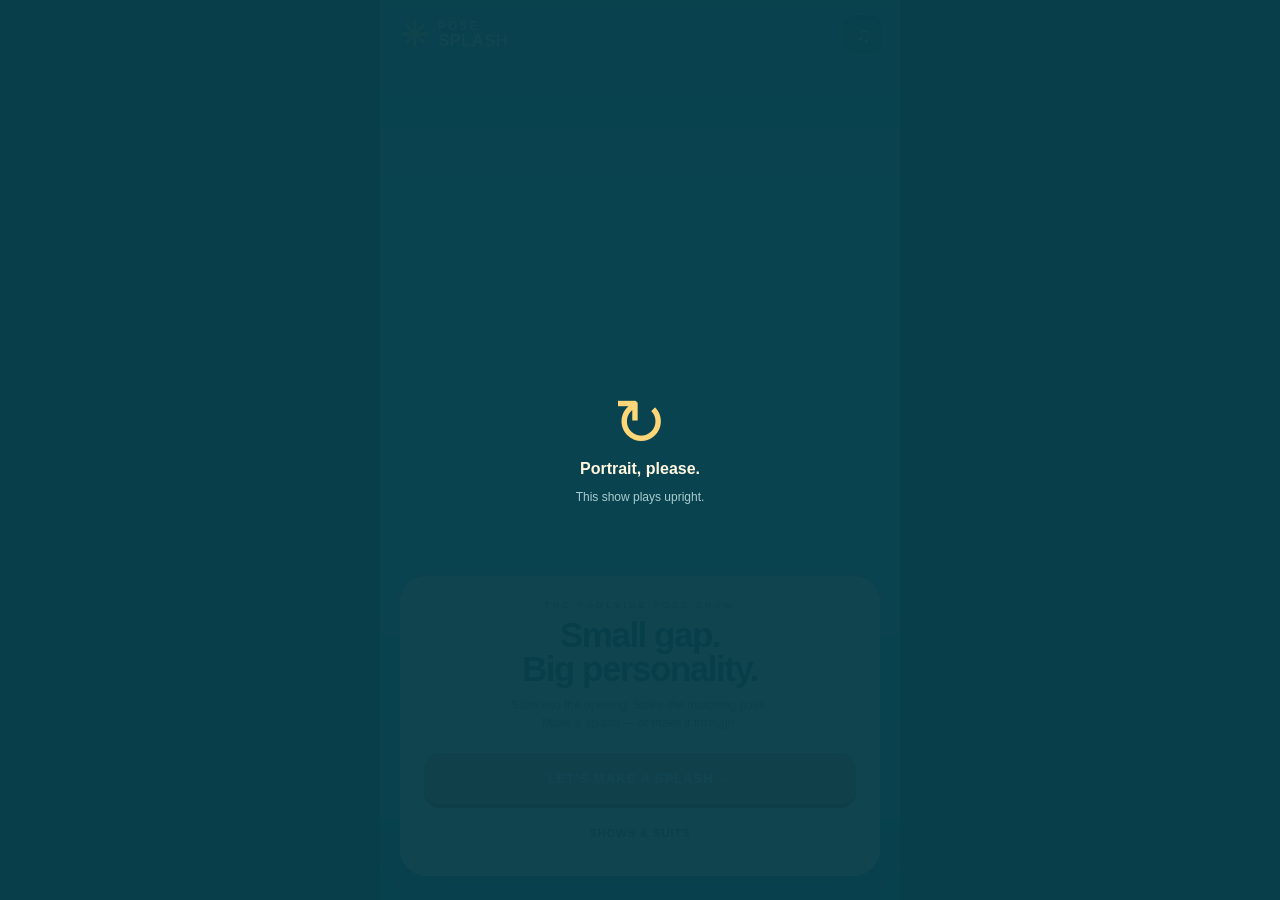
==== index.html @ 2c921c22 "Publish POSE SPLASH: poolside pose show" ====
<!doctype html><html lang="en"><head><meta charset="utf-8"><meta name="viewport" content="width=device-width,initial-scale=1,maximum-scale=1,viewport-fit=cover"><meta name="theme-color" content="#073e4a"><title>POSE SPLASH · The poolside pose show</title><style>*{box-sizing:border-box;-webkit-tap-highlight-color:transparent}html,body{margin:0;width:100%;height:100%;overflow:hidden;background:#073e4a;color:#fff7df;font-family:Arial,Helvetica,sans-serif}button{font:inherit;cursor:pointer;touch-action:manipulation;border:0}button:focus-visible{outline:3px solid #ffe489;outline-offset:3px}button:disabled{opacity:.45;cursor:default}#game{position:relative;margin:auto;height:100%;height:100dvh;width:min(100%,520px);overflow:hidden;background:#68cde0;isolation:isolate}#world{display:block;width:100%;height:100%;touch-action:none}#vignette{position:absolute;inset:0;pointer-events:none;background:linear-gradient(#073e4a66,transparent 22%,transparent 70%,#073e4a66)}header{position:absolute;top:max(14px,env(safe-area-inset-top));left:20px;right:16px;display:flex;justify-content:space-between;align-items:center;pointer-events:none}.brand{display:flex;align-items:center;gap:8px;font-size:12px;line-height:.97;letter-spacing:2px;font-weight:800;text-shadow:0 2px 10px #073e4a66}.brand strong{font-size:17px;letter-spacing:.2px}.brandmark{font-size:34px;color:#ffdf80}.toptools{display:flex;gap:7px;pointer-events:auto}.icon{width:42px;height:42px;border:1px solid #ffffff70;border-radius:14px;background:#073e4a6b;backdrop-filter:blur(8px);color:#fff8e7;font-size:21px}.icon:active{transform:scale(.92)}#hud{position:absolute;left:22px;right:22px;top:78px;pointer-events:none}.progress{display:flex;justify-content:space-between;font-size:11px;letter-spacing:1.4px;font-weight:800;text-transform:uppercase}.track{height:5px;background:#174e5e40;border-radius:6px;margin-top:9px;overflow:hidden}.track i{display:block;height:100%;background:#fff1aa;transition:width .3s}.hudrow{display:flex;justify-content:space-between;margin-top:10px;font-size:22px;font-weight:800;text-shadow:0 2px 6px #16495870}#hearts{color:#ffedb0;letter-spacing:5px}#score{font-variant-numeric:tabular-nums}#feedback{position:absolute;top:24%;left:0;right:0;text-align:center;font-size:32px;font-weight:900;letter-spacing:-1px;color:#fff5b3;text-shadow:0 3px 0 #246374,0 7px 20px #073e4a55;pointer-events:none;opacity:0;transform:scale(.7);transition:opacity .2s,transform .2s}#feedback.on{opacity:1;transform:scale(1)}#feedback small{display:block;font-size:13px;letter-spacing:2px;margin-top:6px}#target{position:absolute;top:155px;left:50%;transform:translateX(-50%);padding:7px 12px;background:#073e4aab;border:1px solid #ffffff55;border-radius:30px;font-size:11px;letter-spacing:1px;pointer-events:none}#controls{position:absolute;bottom:max(18px,env(safe-area-inset-bottom));left:20px;right:20px}.dragcue{text-align:center;font-size:25px;margin-bottom:12px;color:#fff3c5;pointer-events:none}.dragcue span{font-size:10px;letter-spacing:2px;vertical-align:middle;font-weight:800}#poses{display:flex;gap:10px}#poses button{height:76px;flex:1;background:#fff7e8eb;border-radius:20px;color:#1e5863;box-shadow:0 5px 0 #a4c7bc,0 7px 20px #0d4e6144;display:flex;flex-direction:column;align-items:center;justify-content:center;gap:3px;border:2px solid transparent;transition:transform .12s,background .12s}#poses button.active{background:#ffe086;border-color:#fff1bc;transform:translateY(-4px);box-shadow:0 5px 0 #bc823c,0 8px 25px #fcac4560}#poses svg{width:36px;height:37px;stroke:currentColor;stroke-width:4.5;stroke-linecap:round;fill:none}#poses span{font-size:9px;letter-spacing:2px;font-weight:900}#panel{position:absolute;inset:0;pointer-events:none;display:flex;align-items:flex-end;justify-content:center;padding:22px 20px max(24px,env(safe-area-inset-bottom))}#panel:empty{display:none}.sheet{pointer-events:auto;width:100%;border-radius:27px;background:#fff7e9;color:#184952;padding:23px 23px 20px;box-shadow:0 14px 55px #073e4a44;border:1px solid #ffffffa0;text-align:center;max-height:70%;overflow:auto}.eyebrow{font-size:9px;letter-spacing:3px;font-weight:900;color:#a27a4f;margin:0 0 8px}h1{font-size:35px;letter-spacing:-1.5px;line-height:.97;margin:0 0 10px}h2{margin:0 0 10px;font-size:29px;letter-spacing:-1px}.sheet p{font-size:12px;line-height:1.5;color:#6c8583;margin:9px 0 15px}.primary{min-height:51px;width:100%;border-radius:15px;background:#ff854d;color:#fff;font-weight:900;letter-spacing:1px;box-shadow:0 4px 0 #ce5e32;margin-top:6px}.primary:active{transform:translateY(3px);box-shadow:0 1px 0 #ce5e32}.secondary{background:transparent;color:#557b7f;min-height:44px;font-size:11px;font-weight:800;letter-spacing:1px}.row{display:flex;gap:9px;justify-content:center;margin-top:7px}.shows{display:grid;grid-template-columns:repeat(3,1fr);gap:9px;margin:15px 0}.show{background:#e4eeea;border-radius:13px;padding:12px 5px;color:#275f69}.show b{display:block;font-size:21px}.show small{display:block;font-size:8px;line-height:1.2;margin:5px 0}.show em{font-style:normal;color:#d48931;font-size:12px}.swatches{display:flex;justify-content:center;gap:9px;margin:13px 0}.swatches button{width:33px;height:33px;border-radius:50%;border:3px solid #fff;box-shadow:0 0 0 1px #bfd0ca}.swatches button.chosen{box-shadow:0 0 0 3px #275e66}.medals{font-size:37px;color:#edae38;letter-spacing:7px;margin:4px 0 9px}#rotate{display:none;position:absolute;inset:0;background:#073e4af5;align-items:center;justify-content:center;flex-direction:column;z-index:10}#rotate span{font-size:65px;color:#ffd779}#rotate p{font-size:12px;color:#a9cccf}#boot{position:absolute;inset:0;display:grid;place-items:center;background:#073e4a;z-index:15;font-size:14px}#boot:empty{display:none}[hidden]{display:none!important}@media(orientation:landscape){#rotate{display:flex}}@media(max-height:700px){#panel{padding-bottom:15px}.sheet{padding:16px 20px}h1{font-size:30px}#poses button{height:63px}#target{top:139px}#controls{bottom:12px}.dragcue{margin-bottom:6px}header{top:10px}#hud{top:65px}}
.primary{font-size:13px;white-space:nowrap}
</style></head><body><main id="game"><canvas id="world" aria-label="Three dimensional poolside pose stage"></canvas><div id="vignette"></div><header><div class="brand"><span class="brandmark">✳</span><div>POSE<br><strong>SPLASH</strong></div></div><div class="toptools"><button id="sound" class="icon" aria-label="Toggle sound">♫</button><button id="pause" class="icon" aria-label="Pause">Ⅱ</button></div></header><div id="hud" hidden><div class="progress"><span id="showName"></span><b id="counter"></b></div><div class="track"><i id="progress"></i></div><div class="hudrow"><span id="hearts"></span><span id="score">0</span></div></div><div id="feedback" aria-live="polite"></div><div id="target" hidden></div><div id="controls" hidden><div class="dragcue">↔ <span>SLIDE TO THE OPENING</span></div><div id="poses"></div></div><section id="panel"></section><div id="rotate"><span>↻</span><strong>Portrait, please.</strong><p>This show plays upright.</p></div><div id="boot">Setting the stage…</div></main><script>/**
 * @license
 * Copyright 2010-2022 Three.js Authors
 * SPDX-License-Identifier: MIT
 */
!function(t,e){"object"==typeof exports&&"undefined"!=typeof module?e(exports):"function"==typeof define&&define.amd?define(["exports"],e):e((t="undefined"!=typeof globalThis?globalThis:t||self).THREE={})}(this,(function(t){"use strict";const e="147",i=100,n=300,r=301,s=302,a=303,o=304,l=306,c=1e3,h=1001,u=1002,d=1003,p=1004,m=1005,f=1006,g=1007,v=1008,x=1009,_=1012,y=1014,M=1015,b=1016,S=1020,w=1023,T=1026,A=1027,E=33776,C=33777,L=33778,R=33779,P=35840,I=35841,D=35842,N=35843,O=37492,z=37496,U=37808,B=37809,F=37810,k=37811,G=37812,V=37813,H=37814,W=37815,j=37816,q=37817,X=37818,Y=37819,Z=37820,J=37821,K=36492,$=2300,Q=2301,tt=2302,et=2400,it=2401,nt=2402,rt=2500,st=2501,at=3e3,ot=3001,lt="srgb",ct="srgb-linear",ht=7680,ut=35044,dt="300 es",pt=1035;class mt{addEventListener(t,e){void 0===this._listeners&&(this._listeners={});const i=this._listeners;void 0===i[t]&&(i[t]=[]),-1===i[t].indexOf(e)&&i[t].push(e)}hasEventListener(t,e){if(void 0===this._listeners)return!1;const i=this._listeners;return void 0!==i[t]&&-1!==i[t].indexOf(e)}removeEventListener(t,e){if(void 0===this._listeners)return;const i=this._listeners[t];if(void 0!==i){const t=i.indexOf(e);-1!==t&&i.splice(t,1)}}dispatchEvent(t){if(void 0===this._listeners)return;const e=this._listeners[t.type];if(void 0!==e){t.target=this;const i=e.slice(0);for(let e=0,n=i.length;e<n;e++)i[e].call(this,t);t.target=null}}}const ft=["00","01","02","03","04","05","06","07","08","09","0a","0b","0c","0d","0e","0f","10","11","12","13","14","15","16","17","18","19","1a","1b","1c","1d","1e","1f","20","21","22","23","24","25","26","27","28","29","2a","2b","2c","2d","2e","2f","30","31","32","33","34","35","36","37","38","39","3a","3b","3c","3d","3e","3f","40","41","42","43","44","45","46","47","48","49","4a","4b","4c","4d","4e","4f","50","51","52","53","54","55","56","57","58","59","5a","5b","5c","5d","5e","5f","60","61","62","63","64","65","66","67","68","69","6a","6b","6c","6d","6e","6f","70","71","72","73","74","75","76","77","78","79","7a","7b","7c","7d","7e","7f","80","81","82","83","84","85","86","87","88","89","8a","8b","8c","8d","8e","8f","90","91","92","93","94","95","96","97","98","99","9a","9b","9c","9d","9e","9f","a0","a1","a2","a3","a4","a5","a6","a7","a8","a9","aa","ab","ac","ad","ae","af","b0","b1","b2","b3","b4","b5","b6","b7","b8","b9","ba","bb","bc","bd","be","bf","c0","c1","c2","c3","c4","c5","c6","c7","c8","c9","ca","cb","cc","cd","ce","cf","d0","d1","d2","d3","d4","d5","d6","d7","d8","d9","da","db","dc","dd","de","df","e0","e1","e2","e3","e4","e5","e6","e7","e8","e9","ea","eb","ec","ed","ee","ef","f0","f1","f2","f3","f4","f5","f6","f7","f8","f9","fa","fb","fc","fd","fe","ff"];let gt=1234567;const vt=Math.PI/180,xt=180/Math.PI;function _t(){const t=4294967295*Math.random()|0,e=4294967295*Math.random()|0,i=4294967295*Math.random()|0,n=4294967295*Math.random()|0;return(ft[255&t]+ft[t>>8&255]+ft[t>>16&255]+ft[t>>24&255]+"-"+ft[255&e]+ft[e>>8&255]+"-"+ft[e>>16&15|64]+ft[e>>24&255]+"-"+ft[63&i|128]+ft[i>>8&255]+"-"+ft[i>>16&255]+ft[i>>24&255]+ft[255&n]+ft[n>>8&255]+ft[n>>16&255]+ft[n>>24&255]).toLowerCase()}function yt(t,e,i){return Math.max(e,Math.min(i,t))}function Mt(t,e){return(t%e+e)%e}function bt(t,e,i){return(1-i)*t+i*e}function St(t){return 0==(t&t-1)&&0!==t}function wt(t){return Math.pow(2,Math.ceil(Math.log(t)/Math.LN2))}function Tt(t){return Math.pow(2,Math.floor(Math.log(t)/Math.LN2))}function At(t,e){switch(e.constructor){case Float32Array:return t;case Uint16Array:return t/65535;case Uint8Array:return t/255;case Int16Array:return Math.max(t/32767,-1);case Int8Array:return Math.max(t/127,-1);default:throw new Error("Invalid component type.")}}function Et(t,e){switch(e.constructor){case Float32Array:return t;case Uint16Array:return Math.round(65535*t);case Uint8Array:return Math.round(255*t);case Int16Array:return Math.round(32767*t);case Int8Array:return Math.round(127*t);default:throw new Error("Invalid component type.")}}var Ct=Object.freeze({__proto__:null,DEG2RAD:vt,RAD2DEG:xt,generateUUID:_t,clamp:yt,euclideanModulo:Mt,mapLinear:function(t,e,i,n,r){return n+(t-e)*(r-n)/(i-e)},inverseLerp:function(t,e,i){return t!==e?(i-t)/(e-t):0},lerp:bt,damp:function(t,e,i,n){return bt(t,e,1-Math.exp(-i*n))},pingpong:function(t,e=1){return e-Math.abs(Mt(t,2*e)-e)},smoothstep:function(t,e,i){return t<=e?0:t>=i?1:(t=(t-e)/(i-e))*t*(3-2*t)},smootherstep:function(t,e,i){return t<=e?0:t>=i?1:(t=(t-e)/(i-e))*t*t*(t*(6*t-15)+10)},randInt:function(t,e){return t+Math.floor(Math.random()*(e-t+1))},randFloat:function(t,e){return t+Math.random()*(e-t)},randFloatSpread:function(t){return t*(.5-Math.random())},seededRandom:function(t){void 0!==t&&(gt=t);let e=gt+=1831565813;return e=Math.imul(e^e>>>15,1|e),e^=e+Math.imul(e^e>>>7,61|e),((e^e>>>14)>>>0)/4294967296},degToRad:function(t){return t*vt},radToDeg:function(t){return t*xt},isPowerOfTwo:St,ceilPowerOfTwo:wt,floorPowerOfTwo:Tt,setQuaternionFromProperEuler:function(t,e,i,n,r){const s=Math.cos,a=Math.sin,o=s(i/2),l=a(i/2),c=s((e+n)/2),h=a((e+n)/2),u=s((e-n)/2),d=a((e-n)/2),p=s((n-e)/2),m=a((n-e)/2);switch(r){case"XYX":t.set(o*h,l*u,l*d,o*c);break;case"YZY":t.set(l*d,o*h,l*u,o*c);break;case"ZXZ":t.set(l*u,l*d,o*h,o*c);break;case"XZX":t.set(o*h,l*m,l*p,o*c);break;case"YXY":t.set(l*p,o*h,l*m,o*c);break;case"ZYZ":t.set(l*m,l*p,o*h,o*c);break;default:console.warn("THREE.MathUtils: .setQuaternionFromProperEuler() encountered an unknown order: "+r)}},normalize:Et,denormalize:At});class Lt{constructor(t=0,e=0){Lt.prototype.isVector2=!0,this.x=t,this.y=e}get width(){return this.x}set width(t){this.x=t}get height(){return this.y}set height(t){this.y=t}set(t,e){return this.x=t,this.y=e,this}setScalar(t){return this.x=t,this.y=t,this}setX(t){return this.x=t,this}setY(t){return this.y=t,this}setComponent(t,e){switch(t){case 0:this.x=e;break;case 1:this.y=e;break;default:throw new Error("index is out of range: "+t)}return this}getComponent(t){switch(t){case 0:return this.x;case 1:return this.y;default:throw new Error("index is out of range: "+t)}}clone(){return new this.constructor(this.x,this.y)}copy(t){return this.x=t.x,this.y=t.y,this}add(t){return this.x+=t.x,this.y+=t.y,this}addScalar(t){return this.x+=t,this.y+=t,this}addVectors(t,e){return this.x=t.x+e.x,this.y=t.y+e.y,this}addScaledVector(t,e){return this.x+=t.x*e,this.y+=t.y*e,this}sub(t){return this.x-=t.x,this.y-=t.y,this}subScalar(t){return this.x-=t,this.y-=t,this}subVectors(t,e){return this.x=t.x-e.x,this.y=t.y-e.y,this}multiply(t){return this.x*=t.x,this.y*=t.y,this}multiplyScalar(t){return this.x*=t,this.y*=t,this}divide(t){return this.x/=t.x,this.y/=t.y,this}divideScalar(t){return this.multiplyScalar(1/t)}applyMatrix3(t){const e=this.x,i=this.y,n=t.elements;return this.x=n[0]*e+n[3]*i+n[6],this.y=n[1]*e+n[4]*i+n[7],this}min(t){return this.x=Math.min(this.x,t.x),this.y=Math.min(this.y,t.y),this}max(t){return this.x=Math.max(this.x,t.x),this.y=Math.max(this.y,t.y),this}clamp(t,e){return this.x=Math.max(t.x,Math.min(e.x,this.x)),this.y=Math.max(t.y,Math.min(e.y,this.y)),this}clampScalar(t,e){return this.x=Math.max(t,Math.min(e,this.x)),this.y=Math.max(t,Math.min(e,this.y)),this}clampLength(t,e){const i=this.length();return this.divideScalar(i||1).multiplyScalar(Math.max(t,Math.min(e,i)))}floor(){return this.x=Math.floor(this.x),this.y=Math.floor(this.y),this}ceil(){return this.x=Math.ceil(this.x),this.y=Math.ceil(this.y),this}round(){return this.x=Math.round(this.x),this.y=Math.round(this.y),this}roundToZero(){return this.x=this.x<0?Math.ceil(this.x):Math.floor(this.x),this.y=this.y<0?Math.ceil(this.y):Math.floor(this.y),this}negate(){return this.x=-this.x,this.y=-this.y,this}dot(t){return this.x*t.x+this.y*t.y}cross(t){return this.x*t.y-this.y*t.x}lengthSq(){return this.x*this.x+this.y*this.y}length(){return Math.sqrt(this.x*this.x+this.y*this.y)}manhattanLength(){return Math.abs(this.x)+Math.abs(this.y)}normalize(){return this.divideScalar(this.length()||1)}angle(){return Math.atan2(-this.y,-this.x)+Math.PI}distanceTo(t){return Math.sqrt(this.distanceToSquared(t))}distanceToSquared(t){const e=this.x-t.x,i=this.y-t.y;return e*e+i*i}manhattanDistanceTo(t){return Math.abs(this.x-t.x)+Math.abs(this.y-t.y)}setLength(t){return this.normalize().multiplyScalar(t)}lerp(t,e){return this.x+=(t.x-this.x)*e,this.y+=(t.y-this.y)*e,this}lerpVectors(t,e,i){return this.x=t.x+(e.x-t.x)*i,this.y=t.y+(e.y-t.y)*i,this}equals(t){return t.x===this.x&&t.y===this.y}fromArray(t,e=0){return this.x=t[e],this.y=t[e+1],this}toArray(t=[],e=0){return t[e]=this.x,t[e+1]=this.y,t}fromBufferAttribute(t,e){return this.x=t.getX(e),this.y=t.getY(e),this}rotateAround(t,e){const i=Math.cos(e),n=Math.sin(e),r=this.x-t.x,s=this.y-t.y;return this.x=r*i-s*n+t.x,this.y=r*n+s*i+t.y,this}random(){return this.x=Math.random(),this.y=Math.random(),this}*[Symbol.iterator](){yield this.x,yield this.y}}class Rt{constructor(){Rt.prototype.isMatrix3=!0,this.elements=[1,0,0,0,1,0,0,0,1]}set(t,e,i,n,r,s,a,o,l){const c=this.elements;return c[0]=t,c[1]=n,c[2]=a,c[3]=e,c[4]=r,c[5]=o,c[6]=i,c[7]=s,c[8]=l,this}identity(){return this.set(1,0,0,0,1,0,0,0,1),this}copy(t){const e=this.elements,i=t.elements;return e[0]=i[0],e[1]=i[1],e[2]=i[2],e[3]=i[3],e[4]=i[4],e[5]=i[5],e[6]=i[6],e[7]=i[7],e[8]=i[8],this}extractBasis(t,e,i){return t.setFromMatrix3Column(this,0),e.setFromMatrix3Column(this,1),i.setFromMatrix3Column(this,2),this}setFromMatrix4(t){const e=t.elements;return this.set(e[0],e[4],e[8],e[1],e[5],e[9],e[2],e[6],e[10]),this}multiply(t){return this.multiplyMatrices(this,t)}premultiply(t){return this.multiplyMatrices(t,this)}multiplyMatrices(t,e){const i=t.elements,n=e.elements,r=this.elements,s=i[0],a=i[3],o=i[6],l=i[1],c=i[4],h=i[7],u=i[2],d=i[5],p=i[8],m=n[0],f=n[3],g=n[6],v=n[1],x=n[4],_=n[7],y=n[2],M=n[5],b=n[8];return r[0]=s*m+a*v+o*y,r[3]=s*f+a*x+o*M,r[6]=s*g+a*_+o*b,r[1]=l*m+c*v+h*y,r[4]=l*f+c*x+h*M,r[7]=l*g+c*_+h*b,r[2]=u*m+d*v+p*y,r[5]=u*f+d*x+p*M,r[8]=u*g+d*_+p*b,this}multiplyScalar(t){const e=this.elements;return e[0]*=t,e[3]*=t,e[6]*=t,e[1]*=t,e[4]*=t,e[7]*=t,e[2]*=t,e[5]*=t,e[8]*=t,this}determinant(){const t=this.elements,e=t[0],i=t[1],n=t[2],r=t[3],s=t[4],a=t[5],o=t[6],l=t[7],c=t[8];return e*s*c-e*a*l-i*r*c+i*a*o+n*r*l-n*s*o}invert(){const t=this.elements,e=t[0],i=t[1],n=t[2],r=t[3],s=t[4],a=t[5],o=t[6],l=t[7],c=t[8],h=c*s-a*l,u=a*o-c*r,d=l*r-s*o,p=e*h+i*u+n*d;if(0===p)return this.set(0,0,0,0,0,0,0,0,0);const m=1/p;return t[0]=h*m,t[1]=(n*l-c*i)*m,t[2]=(a*i-n*s)*m,t[3]=u*m,t[4]=(c*e-n*o)*m,t[5]=(n*r-a*e)*m,t[6]=d*m,t[7]=(i*o-l*e)*m,t[8]=(s*e-i*r)*m,this}transpose(){let t;const e=this.elements;return t=e[1],e[1]=e[3],e[3]=t,t=e[2],e[2]=e[6],e[6]=t,t=e[5],e[5]=e[7],e[7]=t,this}getNormalMatrix(t){return this.setFromMatrix4(t).invert().transpose()}transposeIntoArray(t){const e=this.elements;return t[0]=e[0],t[1]=e[3],t[2]=e[6],t[3]=e[1],t[4]=e[4],t[5]=e[7],t[6]=e[2],t[7]=e[5],t[8]=e[8],this}setUvTransform(t,e,i,n,r,s,a){const o=Math.cos(r),l=Math.sin(r);return this.set(i*o,i*l,-i*(o*s+l*a)+s+t,-n*l,n*o,-n*(-l*s+o*a)+a+e,0,0,1),this}scale(t,e){return this.premultiply(Pt.makeScale(t,e)),this}rotate(t){return this.premultiply(Pt.makeRotation(-t)),this}translate(t,e){return this.premultiply(Pt.makeTranslation(t,e)),this}makeTranslation(t,e){return this.set(1,0,t,0,1,e,0,0,1),this}makeRotation(t){const e=Math.cos(t),i=Math.sin(t);return this.set(e,-i,0,i,e,0,0,0,1),this}makeScale(t,e){return this.set(t,0,0,0,e,0,0,0,1),this}equals(t){const e=this.elements,i=t.elements;for(let t=0;t<9;t++)if(e[t]!==i[t])return!1;return!0}fromArray(t,e=0){for(let i=0;i<9;i++)this.elements[i]=t[i+e];return this}toArray(t=[],e=0){const i=this.elements;return t[e]=i[0],t[e+1]=i[1],t[e+2]=i[2],t[e+3]=i[3],t[e+4]=i[4],t[e+5]=i[5],t[e+6]=i[6],t[e+7]=i[7],t[e+8]=i[8],t}clone(){return(new this.constructor).fromArray(this.elements)}}const Pt=new Rt;function It(t){for(let e=t.length-1;e>=0;--e)if(t[e]>=65535)return!0;return!1}const Dt={Int8Array:Int8Array,Uint8Array:Uint8Array,Uint8ClampedArray:Uint8ClampedArray,Int16Array:Int16Array,Uint16Array:Uint16Array,Int32Array:Int32Array,Uint32Array:Uint32Array,Float32Array:Float32Array,Float64Array:Float64Array};function Nt(t,e){return new Dt[t](e)}function Ot(t){return document.createElementNS("http://www.w3.org/1999/xhtml",t)}function zt(t){return t<.04045?.0773993808*t:Math.pow(.9478672986*t+.0521327014,2.4)}function Ut(t){return t<.0031308?12.92*t:1.055*Math.pow(t,.41666)-.055}const Bt={[lt]:{[ct]:zt},[ct]:{[lt]:Ut}},Ft={legacyMode:!0,get workingColorSpace(){return ct},set workingColorSpace(t){console.warn("THREE.ColorManagement: .workingColorSpace is readonly.")},convert:function(t,e,i){if(this.legacyMode||e===i||!e||!i)return t;if(Bt[e]&&void 0!==Bt[e][i]){const n=Bt[e][i];return t.r=n(t.r),t.g=n(t.g),t.b=n(t.b),t}throw new Error("Unsupported color space conversion.")},fromWorkingColorSpace:function(t,e){return this.convert(t,this.workingColorSpace,e)},toWorkingColorSpace:function(t,e){return this.convert(t,e,this.workingColorSpace)}},kt={aliceblue:15792383,antiquewhite:16444375,aqua:65535,aquamarine:8388564,azure:15794175,beige:16119260,bisque:16770244,black:0,blanchedalmond:16772045,blue:255,blueviolet:9055202,brown:10824234,burlywood:14596231,cadetblue:6266528,chartreuse:8388352,chocolate:13789470,coral:16744272,cornflowerblue:6591981,cornsilk:16775388,crimson:14423100,cyan:65535,darkblue:139,darkcyan:35723,darkgoldenrod:12092939,darkgray:11119017,darkgreen:25600,darkgrey:11119017,darkkhaki:12433259,darkmagenta:9109643,darkolivegreen:5597999,darkorange:16747520,darkorchid:10040012,darkred:9109504,darksalmon:15308410,darkseagreen:9419919,darkslateblue:4734347,darkslategray:3100495,darkslategrey:3100495,darkturquoise:52945,darkviolet:9699539,deeppink:16716947,deepskyblue:49151,dimgray:6908265,dimgrey:6908265,dodgerblue:2003199,firebrick:11674146,floralwhite:16775920,forestgreen:2263842,fuchsia:16711935,gainsboro:14474460,ghostwhite:16316671,gold:16766720,goldenrod:14329120,gray:8421504,green:32768,greenyellow:11403055,grey:8421504,honeydew:15794160,hotpink:16738740,indianred:13458524,indigo:4915330,ivory:16777200,khaki:15787660,lavender:15132410,lavenderblush:16773365,lawngreen:8190976,lemonchiffon:16775885,lightblue:11393254,lightcoral:15761536,lightcyan:14745599,lightgoldenrodyellow:16448210,lightgray:13882323,lightgreen:9498256,lightgrey:13882323,lightpink:16758465,lightsalmon:16752762,lightseagreen:2142890,lightskyblue:8900346,lightslategray:7833753,lightslategrey:7833753,lightsteelblue:11584734,lightyellow:16777184,lime:65280,limegreen:3329330,linen:16445670,magenta:16711935,maroon:8388608,mediumaquamarine:6737322,mediumblue:205,mediumorchid:12211667,mediumpurple:9662683,mediumseagreen:3978097,mediumslateblue:8087790,mediumspringgreen:64154,mediumturquoise:4772300,mediumvioletred:13047173,midnightblue:1644912,mintcream:16121850,mistyrose:16770273,moccasin:16770229,navajowhite:16768685,navy:128,oldlace:16643558,olive:8421376,olivedrab:7048739,orange:16753920,orangered:16729344,orchid:14315734,palegoldenrod:15657130,palegreen:10025880,paleturquoise:11529966,palevioletred:14381203,papayawhip:16773077,peachpuff:16767673,peru:13468991,pink:16761035,plum:14524637,powderblue:11591910,purple:8388736,rebeccapurple:6697881,red:16711680,rosybrown:12357519,royalblue:4286945,saddlebrown:9127187,salmon:16416882,sandybrown:16032864,seagreen:3050327,seashell:16774638,sienna:10506797,silver:12632256,skyblue:8900331,slateblue:6970061,slategray:7372944,slategrey:7372944,snow:16775930,springgreen:65407,steelblue:4620980,tan:13808780,teal:32896,thistle:14204888,tomato:16737095,turquoise:4251856,violet:15631086,wheat:16113331,white:16777215,whitesmoke:16119285,yellow:16776960,yellowgreen:10145074},Gt={r:0,g:0,b:0},Vt={h:0,s:0,l:0},Ht={h:0,s:0,l:0};function Wt(t,e,i){return i<0&&(i+=1),i>1&&(i-=1),i<1/6?t+6*(e-t)*i:i<.5?e:i<2/3?t+6*(e-t)*(2/3-i):t}function jt(t,e){return e.r=t.r,e.g=t.g,e.b=t.b,e}class qt{constructor(t,e,i){return this.isColor=!0,this.r=1,this.g=1,this.b=1,void 0===e&&void 0===i?this.set(t):this.setRGB(t,e,i)}set(t){return t&&t.isColor?this.copy(t):"number"==typeof t?this.setHex(t):"string"==typeof t&&this.setStyle(t),this}setScalar(t){return this.r=t,this.g=t,this.b=t,this}setHex(t,e="srgb"){return t=Math.floor(t),this.r=(t>>16&255)/255,this.g=(t>>8&255)/255,this.b=(255&t)/255,Ft.toWorkingColorSpace(this,e),this}setRGB(t,e,i,n=Ft.workingColorSpace){return this.r=t,this.g=e,this.b=i,Ft.toWorkingColorSpace(this,n),this}setHSL(t,e,i,n=Ft.workingColorSpace){if(t=Mt(t,1),e=yt(e,0,1),i=yt(i,0,1),0===e)this.r=this.g=this.b=i;else{const n=i<=.5?i*(1+e):i+e-i*e,r=2*i-n;this.r=Wt(r,n,t+1/3),this.g=Wt(r,n,t),this.b=Wt(r,n,t-1/3)}return Ft.toWorkingColorSpace(this,n),this}setStyle(t,e="srgb"){function i(e){void 0!==e&&parseFloat(e)<1&&console.warn("THREE.Color: Alpha component of "+t+" will be ignored.")}let n;if(n=/^((?:rgb|hsl)a?)\(([^\)]*)\)/.exec(t)){let t;const r=n[1],s=n[2];switch(r){case"rgb":case"rgba":if(t=/^\s*(\d+)\s*,\s*(\d+)\s*,\s*(\d+)\s*(?:,\s*(\d*\.?\d+)\s*)?$/.exec(s))return this.r=Math.min(255,parseInt(t[1],10))/255,this.g=Math.min(255,parseInt(t[2],10))/255,this.b=Math.min(255,parseInt(t[3],10))/255,Ft.toWorkingColorSpace(this,e),i(t[4]),this;if(t=/^\s*(\d+)\%\s*,\s*(\d+)\%\s*,\s*(\d+)\%\s*(?:,\s*(\d*\.?\d+)\s*)?$/.exec(s))return this.r=Math.min(100,parseInt(t[1],10))/100,this.g=Math.min(100,parseInt(t[2],10))/100,this.b=Math.min(100,parseInt(t[3],10))/100,Ft.toWorkingColorSpace(this,e),i(t[4]),this;break;case"hsl":case"hsla":if(t=/^\s*(\d*\.?\d+)\s*,\s*(\d*\.?\d+)\%\s*,\s*(\d*\.?\d+)\%\s*(?:,\s*(\d*\.?\d+)\s*)?$/.exec(s)){const n=parseFloat(t[1])/360,r=parseFloat(t[2])/100,s=parseFloat(t[3])/100;return i(t[4]),this.setHSL(n,r,s,e)}}}else if(n=/^\#([A-Fa-f\d]+)$/.exec(t)){const t=n[1],i=t.length;if(3===i)return this.r=parseInt(t.charAt(0)+t.charAt(0),16)/255,this.g=parseInt(t.charAt(1)+t.charAt(1),16)/255,this.b=parseInt(t.charAt(2)+t.charAt(2),16)/255,Ft.toWorkingColorSpace(this,e),this;if(6===i)return this.r=parseInt(t.charAt(0)+t.charAt(1),16)/255,this.g=parseInt(t.charAt(2)+t.charAt(3),16)/255,this.b=parseInt(t.charAt(4)+t.charAt(5),16)/255,Ft.toWorkingColorSpace(this,e),this}return t&&t.length>0?this.setColorName(t,e):this}setColorName(t,e="srgb"){const i=kt[t.toLowerCase()];return void 0!==i?this.setHex(i,e):console.warn("THREE.Color: Unknown color "+t),this}clone(){return new this.constructor(this.r,this.g,this.b)}copy(t){return this.r=t.r,this.g=t.g,this.b=t.b,this}copySRGBToLinear(t){return this.r=zt(t.r),this.g=zt(t.g),this.b=zt(t.b),this}copyLinearToSRGB(t){return this.r=Ut(t.r),this.g=Ut(t.g),this.b=Ut(t.b),this}convertSRGBToLinear(){return this.copySRGBToLinear(this),this}convertLinearToSRGB(){return this.copyLinearToSRGB(this),this}getHex(t="srgb"){return Ft.fromWorkingColorSpace(jt(this,Gt),t),yt(255*Gt.r,0,255)<<16^yt(255*Gt.g,0,255)<<8^yt(255*Gt.b,0,255)<<0}getHexString(t="srgb"){return("000000"+this.getHex(t).toString(16)).slice(-6)}getHSL(t,e=Ft.workingColorSpace){Ft.fromWorkingColorSpace(jt(this,Gt),e);const i=Gt.r,n=Gt.g,r=Gt.b,s=Math.max(i,n,r),a=Math.min(i,n,r);let o,l;const c=(a+s)/2;if(a===s)o=0,l=0;else{const t=s-a;switch(l=c<=.5?t/(s+a):t/(2-s-a),s){case i:o=(n-r)/t+(n<r?6:0);break;case n:o=(r-i)/t+2;break;case r:o=(i-n)/t+4}o/=6}return t.h=o,t.s=l,t.l=c,t}getRGB(t,e=Ft.workingColorSpace){return Ft.fromWorkingColorSpace(jt(this,Gt),e),t.r=Gt.r,t.g=Gt.g,t.b=Gt.b,t}getStyle(t="srgb"){return Ft.fromWorkingColorSpace(jt(this,Gt),t),t!==lt?`color(${t} ${Gt.r} ${Gt.g} ${Gt.b})`:`rgb(${255*Gt.r|0},${255*Gt.g|0},${255*Gt.b|0})`}offsetHSL(t,e,i){return this.getHSL(Vt),Vt.h+=t,Vt.s+=e,Vt.l+=i,this.setHSL(Vt.h,Vt.s,Vt.l),this}add(t){return this.r+=t.r,this.g+=t.g,this.b+=t.b,this}addColors(t,e){return this.r=t.r+e.r,this.g=t.g+e.g,this.b=t.b+e.b,this}addScalar(t){return this.r+=t,this.g+=t,this.b+=t,this}sub(t){return this.r=Math.max(0,this.r-t.r),this.g=Math.max(0,this.g-t.g),this.b=Math.max(0,this.b-t.b),this}multiply(t){return this.r*=t.r,this.g*=t.g,this.b*=t.b,this}multiplyScalar(t){return this.r*=t,this.g*=t,this.b*=t,this}lerp(t,e){return this.r+=(t.r-this.r)*e,this.g+=(t.g-this.g)*e,this.b+=(t.b-this.b)*e,this}lerpColors(t,e,i){return this.r=t.r+(e.r-t.r)*i,this.g=t.g+(e.g-t.g)*i,this.b=t.b+(e.b-t.b)*i,this}lerpHSL(t,e){this.getHSL(Vt),t.getHSL(Ht);const i=bt(Vt.h,Ht.h,e),n=bt(Vt.s,Ht.s,e),r=bt(Vt.l,Ht.l,e);return this.setHSL(i,n,r),this}equals(t){return t.r===this.r&&t.g===this.g&&t.b===this.b}fromArray(t,e=0){return this.r=t[e],this.g=t[e+1],this.b=t[e+2],this}toArray(t=[],e=0){return t[e]=this.r,t[e+1]=this.g,t[e+2]=this.b,t}fromBufferAttribute(t,e){return this.r=t.getX(e),this.g=t.getY(e),this.b=t.getZ(e),this}toJSON(){return this.getHex()}*[Symbol.iterator](){yield this.r,yield this.g,yield this.b}}let Xt;qt.NAMES=kt;class Yt{static getDataURL(t){if(/^data:/i.test(t.src))return t.src;if("undefined"==typeof HTMLCanvasElement)return t.src;let e;if(t instanceof HTMLCanvasElement)e=t;else{void 0===Xt&&(Xt=Ot("canvas")),Xt.width=t.width,Xt.height=t.height;const i=Xt.getContext("2d");t instanceof ImageData?i.putImageData(t,0,0):i.drawImage(t,0,0,t.width,t.height),e=Xt}return e.width>2048||e.height>2048?(console.warn("THREE.ImageUtils.getDataURL: Image converted to jpg for performance reasons",t),e.toDataURL("image/jpeg",.6)):e.toDataURL("image/png")}static sRGBToLinear(t){if("undefined"!=typeof HTMLImageElement&&t instanceof HTMLImageElement||"undefined"!=typeof HTMLCanvasElement&&t instanceof HTMLCanvasElement||"undefined"!=typeof ImageBitmap&&t instanceof ImageBitmap){const e=Ot("canvas");e.width=t.width,e.height=t.height;const i=e.getContext("2d");i.drawImage(t,0,0,t.width,t.height);const n=i.getImageData(0,0,t.width,t.height),r=n.data;for(let t=0;t<r.length;t++)r[t]=255*zt(r[t]/255);return i.putImageData(n,0,0),e}if(t.data){const e=t.data.slice(0);for(let t=0;t<e.length;t++)e instanceof Uint8Array||e instanceof Uint8ClampedArray?e[t]=Math.floor(255*zt(e[t]/255)):e[t]=zt(e[t]);return{data:e,width:t.width,height:t.height}}return console.warn("THREE.ImageUtils.sRGBToLinear(): Unsupported image type. No color space conversion applied."),t}}class Zt{constructor(t=null){this.isSource=!0,this.uuid=_t(),this.data=t,this.version=0}set needsUpdate(t){!0===t&&this.version++}toJSON(t){const e=void 0===t||"string"==typeof t;if(!e&&void 0!==t.images[this.uuid])return t.images[this.uuid];const i={uuid:this.uuid,url:""},n=this.data;if(null!==n){let t;if(Array.isArray(n)){t=[];for(let e=0,i=n.length;e<i;e++)n[e].isDataTexture?t.push(Jt(n[e].image)):t.push(Jt(n[e]))}else t=Jt(n);i.url=t}return e||(t.images[this.uuid]=i),i}}function Jt(t){return"undefined"!=typeof HTMLImageElement&&t instanceof HTMLImageElement||"undefined"!=typeof HTMLCanvasElement&&t instanceof HTMLCanvasElement||"undefined"!=typeof ImageBitmap&&t instanceof ImageBitmap?Yt.getDataURL(t):t.data?{data:Array.from(t.data),width:t.width,height:t.height,type:t.data.constructor.name}:(console.warn("THREE.Texture: Unable to serialize Texture."),{})}let Kt=0;class $t extends mt{constructor(t=$t.DEFAULT_IMAGE,e=$t.DEFAULT_MAPPING,i=1001,n=1001,r=1006,s=1008,a=1023,o=1009,l=$t.DEFAULT_ANISOTROPY,c=3e3){super(),this.isTexture=!0,Object.defineProperty(this,"id",{value:Kt++}),this.uuid=_t(),this.name="",this.source=new Zt(t),this.mipmaps=[],this.mapping=e,this.wrapS=i,this.wrapT=n,this.magFilter=r,this.minFilter=s,this.anisotropy=l,this.format=a,this.internalFormat=null,this.type=o,this.offset=new Lt(0,0),this.repeat=new Lt(1,1),this.center=new Lt(0,0),this.rotation=0,this.matrixAutoUpdate=!0,this.matrix=new Rt,this.generateMipmaps=!0,this.premultiplyAlpha=!1,this.flipY=!0,this.unpackAlignment=4,this.encoding=c,this.userData={},this.version=0,this.onUpdate=null,this.isRenderTargetTexture=!1,this.needsPMREMUpdate=!1}get image(){return this.source.data}set image(t){this.source.data=t}updateMatrix(){this.matrix.setUvTransform(this.offset.x,this.offset.y,this.repeat.x,this.repeat.y,this.rotation,this.center.x,this.center.y)}clone(){return(new this.constructor).copy(this)}copy(t){return this.name=t.name,this.source=t.source,this.mipmaps=t.mipmaps.slice(0),this.mapping=t.mapping,this.wrapS=t.wrapS,this.wrapT=t.wrapT,this.magFilter=t.magFilter,this.minFilter=t.minFilter,this.anisotropy=t.anisotropy,this.format=t.format,this.internalFormat=t.internalFormat,this.type=t.type,this.offset.copy(t.offset),this.repeat.copy(t.repeat),this.center.copy(t.center),this.rotation=t.rotation,this.matrixAutoUpdate=t.matrixAutoUpdate,this.matrix.copy(t.matrix),this.generateMipmaps=t.generateMipmaps,this.premultiplyAlpha=t.premultiplyAlpha,this.flipY=t.flipY,this.unpackAlignment=t.unpackAlignment,this.encoding=t.encoding,this.userData=JSON.parse(JSON.stringify(t.userData)),this.needsUpdate=!0,this}toJSON(t){const e=void 0===t||"string"==typeof t;if(!e&&void 0!==t.textures[this.uuid])return t.textures[this.uuid];const i={metadata:{version:4.5,type:"Texture",generator:"Texture.toJSON"},uuid:this.uuid,name:this.name,image:this.source.toJSON(t).uuid,mapping:this.mapping,repeat:[this.repeat.x,this.repeat.y],offset:[this.offset.x,this.offset.y],center:[this.center.x,this.center.y],rotation:this.rotation,wrap:[this.wrapS,this.wrapT],format:this.format,type:this.type,encoding:this.encoding,minFilter:this.minFilter,magFilter:this.magFilter,anisotropy:this.anisotropy,flipY:this.flipY,premultiplyAlpha:this.premultiplyAlpha,unpackAlignment:this.unpackAlignment};return"{}"!==JSON.stringify(this.userData)&&(i.userData=this.userData),e||(t.textures[this.uuid]=i),i}dispose(){this.dispatchEvent({type:"dispose"})}transformUv(t){if(this.mapping!==n)return t;if(t.applyMatrix3(this.matrix),t.x<0||t.x>1)switch(this.wrapS){case c:t.x=t.x-Math.floor(t.x);break;case h:t.x=t.x<0?0:1;break;case u:1===Math.abs(Math.floor(t.x)%2)?t.x=Math.ceil(t.x)-t.x:t.x=t.x-Math.floor(t.x)}if(t.y<0||t.y>1)switch(this.wrapT){case c:t.y=t.y-Math.floor(t.y);break;case h:t.y=t.y<0?0:1;break;case u:1===Math.abs(Math.floor(t.y)%2)?t.y=Math.ceil(t.y)-t.y:t.y=t.y-Math.floor(t.y)}return this.flipY&&(t.y=1-t.y),t}set needsUpdate(t){!0===t&&(this.version++,this.source.needsUpdate=!0)}}$t.DEFAULT_IMAGE=null,$t.DEFAULT_MAPPING=n,$t.DEFAULT_ANISOTROPY=1;class Qt{constructor(t=0,e=0,i=0,n=1){Qt.prototype.isVector4=!0,this.x=t,this.y=e,this.z=i,this.w=n}get width(){return this.z}set width(t){this.z=t}get height(){return this.w}set height(t){this.w=t}set(t,e,i,n){return this.x=t,this.y=e,this.z=i,this.w=n,this}setScalar(t){return this.x=t,this.y=t,this.z=t,this.w=t,this}setX(t){return this.x=t,this}setY(t){return this.y=t,this}setZ(t){return this.z=t,this}setW(t){return this.w=t,this}setComponent(t,e){switch(t){case 0:this.x=e;break;case 1:this.y=e;break;case 2:this.z=e;break;case 3:this.w=e;break;default:throw new Error("index is out of range: "+t)}return this}getComponent(t){switch(t){case 0:return this.x;case 1:return this.y;case 2:return this.z;case 3:return this.w;default:throw new Error("index is out of range: "+t)}}clone(){return new this.constructor(this.x,this.y,this.z,this.w)}copy(t){return this.x=t.x,this.y=t.y,this.z=t.z,this.w=void 0!==t.w?t.w:1,this}add(t){return this.x+=t.x,this.y+=t.y,this.z+=t.z,this.w+=t.w,this}addScalar(t){return this.x+=t,this.y+=t,this.z+=t,this.w+=t,this}addVectors(t,e){return this.x=t.x+e.x,this.y=t.y+e.y,this.z=t.z+e.z,this.w=t.w+e.w,this}addScaledVector(t,e){return this.x+=t.x*e,this.y+=t.y*e,this.z+=t.z*e,this.w+=t.w*e,this}sub(t){return this.x-=t.x,this.y-=t.y,this.z-=t.z,this.w-=t.w,this}subScalar(t){return this.x-=t,this.y-=t,this.z-=t,this.w-=t,this}subVectors(t,e){return this.x=t.x-e.x,this.y=t.y-e.y,this.z=t.z-e.z,this.w=t.w-e.w,this}multiply(t){return this.x*=t.x,this.y*=t.y,this.z*=t.z,this.w*=t.w,this}multiplyScalar(t){return this.x*=t,this.y*=t,this.z*=t,this.w*=t,this}applyMatrix4(t){const e=this.x,i=this.y,n=this.z,r=this.w,s=t.elements;return this.x=s[0]*e+s[4]*i+s[8]*n+s[12]*r,this.y=s[1]*e+s[5]*i+s[9]*n+s[13]*r,this.z=s[2]*e+s[6]*i+s[10]*n+s[14]*r,this.w=s[3]*e+s[7]*i+s[11]*n+s[15]*r,this}divideScalar(t){return this.multiplyScalar(1/t)}setAxisAngleFromQuaternion(t){this.w=2*Math.acos(t.w);const e=Math.sqrt(1-t.w*t.w);return e<1e-4?(this.x=1,this.y=0,this.z=0):(this.x=t.x/e,this.y=t.y/e,this.z=t.z/e),this}setAxisAngleFromRotationMatrix(t){let e,i,n,r;const s=.01,a=.1,o=t.elements,l=o[0],c=o[4],h=o[8],u=o[1],d=o[5],p=o[9],m=o[2],f=o[6],g=o[10];if(Math.abs(c-u)<s&&Math.abs(h-m)<s&&Math.abs(p-f)<s){if(Math.abs(c+u)<a&&Math.abs(h+m)<a&&Math.abs(p+f)<a&&Math.abs(l+d+g-3)<a)return this.set(1,0,0,0),this;e=Math.PI;const t=(l+1)/2,o=(d+1)/2,v=(g+1)/2,x=(c+u)/4,_=(h+m)/4,y=(p+f)/4;return t>o&&t>v?t<s?(i=0,n=.707106781,r=.707106781):(i=Math.sqrt(t),n=x/i,r=_/i):o>v?o<s?(i=.707106781,n=0,r=.707106781):(n=Math.sqrt(o),i=x/n,r=y/n):v<s?(i=.707106781,n=.707106781,r=0):(r=Math.sqrt(v),i=_/r,n=y/r),this.set(i,n,r,e),this}let v=Math.sqrt((f-p)*(f-p)+(h-m)*(h-m)+(u-c)*(u-c));return Math.abs(v)<.001&&(v=1),this.x=(f-p)/v,this.y=(h-m)/v,this.z=(u-c)/v,this.w=Math.acos((l+d+g-1)/2),this}min(t){return this.x=Math.min(this.x,t.x),this.y=Math.min(this.y,t.y),this.z=Math.min(this.z,t.z),this.w=Math.min(this.w,t.w),this}max(t){return this.x=Math.max(this.x,t.x),this.y=Math.max(this.y,t.y),this.z=Math.max(this.z,t.z),this.w=Math.max(this.w,t.w),this}clamp(t,e){return this.x=Math.max(t.x,Math.min(e.x,this.x)),this.y=Math.max(t.y,Math.min(e.y,this.y)),this.z=Math.max(t.z,Math.min(e.z,this.z)),this.w=Math.max(t.w,Math.min(e.w,this.w)),this}clampScalar(t,e){return this.x=Math.max(t,Math.min(e,this.x)),this.y=Math.max(t,Math.min(e,this.y)),this.z=Math.max(t,Math.min(e,this.z)),this.w=Math.max(t,Math.min(e,this.w)),this}clampLength(t,e){const i=this.length();return this.divideScalar(i||1).multiplyScalar(Math.max(t,Math.min(e,i)))}floor(){return this.x=Math.floor(this.x),this.y=Math.floor(this.y),this.z=Math.floor(this.z),this.w=Math.floor(this.w),this}ceil(){return this.x=Math.ceil(this.x),this.y=Math.ceil(this.y),this.z=Math.ceil(this.z),this.w=Math.ceil(this.w),this}round(){return this.x=Math.round(this.x),this.y=Math.round(this.y),this.z=Math.round(this.z),this.w=Math.round(this.w),this}roundToZero(){return this.x=this.x<0?Math.ceil(this.x):Math.floor(this.x),this.y=this.y<0?Math.ceil(this.y):Math.floor(this.y),this.z=this.z<0?Math.ceil(this.z):Math.floor(this.z),this.w=this.w<0?Math.ceil(this.w):Math.floor(this.w),this}negate(){return this.x=-this.x,this.y=-this.y,this.z=-this.z,this.w=-this.w,this}dot(t){return this.x*t.x+this.y*t.y+this.z*t.z+this.w*t.w}lengthSq(){return this.x*this.x+this.y*this.y+this.z*this.z+this.w*this.w}length(){return Math.sqrt(this.x*this.x+this.y*this.y+this.z*this.z+this.w*this.w)}manhattanLength(){return Math.abs(this.x)+Math.abs(this.y)+Math.abs(this.z)+Math.abs(this.w)}normalize(){return this.divideScalar(this.length()||1)}setLength(t){return this.normalize().multiplyScalar(t)}lerp(t,e){return this.x+=(t.x-this.x)*e,this.y+=(t.y-this.y)*e,this.z+=(t.z-this.z)*e,this.w+=(t.w-this.w)*e,this}lerpVectors(t,e,i){return this.x=t.x+(e.x-t.x)*i,this.y=t.y+(e.y-t.y)*i,this.z=t.z+(e.z-t.z)*i,this.w=t.w+(e.w-t.w)*i,this}equals(t){return t.x===this.x&&t.y===this.y&&t.z===this.z&&t.w===this.w}fromArray(t,e=0){return this.x=t[e],this.y=t[e+1],this.z=t[e+2],this.w=t[e+3],this}toArray(t=[],e=0){return t[e]=this.x,t[e+1]=this.y,t[e+2]=this.z,t[e+3]=this.w,t}fromBufferAttribute(t,e){return this.x=t.getX(e),this.y=t.getY(e),this.z=t.getZ(e),this.w=t.getW(e),this}random(){return this.x=Math.random(),this.y=Math.random(),this.z=Math.random(),this.w=Math.random(),this}*[Symbol.iterator](){yield this.x,yield this.y,yield this.z,yield this.w}}class te extends mt{constructor(t=1,e=1,i={}){super(),this.isWebGLRenderTarget=!0,this.width=t,this.height=e,this.depth=1,this.scissor=new Qt(0,0,t,e),this.scissorTest=!1,this.viewport=new Qt(0,0,t,e);const n={width:t,height:e,depth:1};this.texture=new $t(n,i.mapping,i.wrapS,i.wrapT,i.magFilter,i.minFilter,i.format,i.type,i.anisotropy,i.encoding),this.texture.isRenderTargetTexture=!0,this.texture.flipY=!1,this.texture.generateMipmaps=void 0!==i.generateMipmaps&&i.generateMipmaps,this.texture.internalFormat=void 0!==i.internalFormat?i.internalFormat:null,this.texture.minFilter=void 0!==i.minFilter?i.minFilter:f,this.depthBuffer=void 0===i.depthBuffer||i.depthBuffer,this.stencilBuffer=void 0!==i.stencilBuffer&&i.stencilBuffer,this.depthTexture=void 0!==i.depthTexture?i.depthTexture:null,this.samples=void 0!==i.samples?i.samples:0}setSize(t,e,i=1){this.width===t&&this.height===e&&this.depth===i||(this.width=t,this.height=e,this.depth=i,this.texture.image.width=t,this.texture.image.height=e,this.texture.image.depth=i,this.dispose()),this.viewport.set(0,0,t,e),this.scissor.set(0,0,t,e)}clone(){return(new this.constructor).copy(this)}copy(t){this.width=t.width,this.height=t.height,this.depth=t.depth,this.viewport.copy(t.viewport),this.texture=t.texture.clone(),this.texture.isRenderTargetTexture=!0;const e=Object.assign({},t.texture.image);return this.texture.source=new Zt(e),this.depthBuffer=t.depthBuffer,this.stencilBuffer=t.stencilBuffer,null!==t.depthTexture&&(this.depthTexture=t.depthTexture.clone()),this.samples=t.samples,this}dispose(){this.dispatchEvent({type:"dispose"})}}class ee extends $t{constructor(t=null,e=1,i=1,n=1){super(null),this.isDataArrayTexture=!0,this.image={data:t,width:e,height:i,depth:n},this.magFilter=d,this.minFilter=d,this.wrapR=h,this.generateMipmaps=!1,this.flipY=!1,this.unpackAlignment=1}}class ie extends $t{constructor(t=null,e=1,i=1,n=1){super(null),this.isData3DTexture=!0,this.image={data:t,width:e,height:i,depth:n},this.magFilter=d,this.minFilter=d,this.wrapR=h,this.generateMipmaps=!1,this.flipY=!1,this.unpackAlignment=1}}class ne{constructor(t=0,e=0,i=0,n=1){this.isQuaternion=!0,this._x=t,this._y=e,this._z=i,this._w=n}static slerpFlat(t,e,i,n,r,s,a){let o=i[n+0],l=i[n+1],c=i[n+2],h=i[n+3];const u=r[s+0],d=r[s+1],p=r[s+2],m=r[s+3];if(0===a)return t[e+0]=o,t[e+1]=l,t[e+2]=c,void(t[e+3]=h);if(1===a)return t[e+0]=u,t[e+1]=d,t[e+2]=p,void(t[e+3]=m);if(h!==m||o!==u||l!==d||c!==p){let t=1-a;const e=o*u+l*d+c*p+h*m,i=e>=0?1:-1,n=1-e*e;if(n>Number.EPSILON){const r=Math.sqrt(n),s=Math.atan2(r,e*i);t=Math.sin(t*s)/r,a=Math.sin(a*s)/r}const r=a*i;if(o=o*t+u*r,l=l*t+d*r,c=c*t+p*r,h=h*t+m*r,t===1-a){const t=1/Math.sqrt(o*o+l*l+c*c+h*h);o*=t,l*=t,c*=t,h*=t}}t[e]=o,t[e+1]=l,t[e+2]=c,t[e+3]=h}static multiplyQuaternionsFlat(t,e,i,n,r,s){const a=i[n],o=i[n+1],l=i[n+2],c=i[n+3],h=r[s],u=r[s+1],d=r[s+2],p=r[s+3];return t[e]=a*p+c*h+o*d-l*u,t[e+1]=o*p+c*u+l*h-a*d,t[e+2]=l*p+c*d+a*u-o*h,t[e+3]=c*p-a*h-o*u-l*d,t}get x(){return this._x}set x(t){this._x=t,this._onChangeCallback()}get y(){return this._y}set y(t){this._y=t,this._onChangeCallback()}get z(){return this._z}set z(t){this._z=t,this._onChangeCallback()}get w(){return this._w}set w(t){this._w=t,this._onChangeCallback()}set(t,e,i,n){return this._x=t,this._y=e,this._z=i,this._w=n,this._onChangeCallback(),this}clone(){return new this.constructor(this._x,this._y,this._z,this._w)}copy(t){return this._x=t.x,this._y=t.y,this._z=t.z,this._w=t.w,this._onChangeCallback(),this}setFromEuler(t,e){const i=t._x,n=t._y,r=t._z,s=t._order,a=Math.cos,o=Math.sin,l=a(i/2),c=a(n/2),h=a(r/2),u=o(i/2),d=o(n/2),p=o(r/2);switch(s){case"XYZ":this._x=u*c*h+l*d*p,this._y=l*d*h-u*c*p,this._z=l*c*p+u*d*h,this._w=l*c*h-u*d*p;break;case"YXZ":this._x=u*c*h+l*d*p,this._y=l*d*h-u*c*p,this._z=l*c*p-u*d*h,this._w=l*c*h+u*d*p;break;case"ZXY":this._x=u*c*h-l*d*p,this._y=l*d*h+u*c*p,this._z=l*c*p+u*d*h,this._w=l*c*h-u*d*p;break;case"ZYX":this._x=u*c*h-l*d*p,this._y=l*d*h+u*c*p,this._z=l*c*p-u*d*h,this._w=l*c*h+u*d*p;break;case"YZX":this._x=u*c*h+l*d*p,this._y=l*d*h+u*c*p,this._z=l*c*p-u*d*h,this._w=l*c*h-u*d*p;break;case"XZY":this._x=u*c*h-l*d*p,this._y=l*d*h-u*c*p,this._z=l*c*p+u*d*h,this._w=l*c*h+u*d*p;break;default:console.warn("THREE.Quaternion: .setFromEuler() encountered an unknown order: "+s)}return!1!==e&&this._onChangeCallback(),this}setFromAxisAngle(t,e){const i=e/2,n=Math.sin(i);return this._x=t.x*n,this._y=t.y*n,this._z=t.z*n,this._w=Math.cos(i),this._onChangeCallback(),this}setFromRotationMatrix(t){const e=t.elements,i=e[0],n=e[4],r=e[8],s=e[1],a=e[5],o=e[9],l=e[2],c=e[6],h=e[10],u=i+a+h;if(u>0){const t=.5/Math.sqrt(u+1);this._w=.25/t,this._x=(c-o)*t,this._y=(r-l)*t,this._z=(s-n)*t}else if(i>a&&i>h){const t=2*Math.sqrt(1+i-a-h);this._w=(c-o)/t,this._x=.25*t,this._y=(n+s)/t,this._z=(r+l)/t}else if(a>h){const t=2*Math.sqrt(1+a-i-h);this._w=(r-l)/t,this._x=(n+s)/t,this._y=.25*t,this._z=(o+c)/t}else{const t=2*Math.sqrt(1+h-i-a);this._w=(s-n)/t,this._x=(r+l)/t,this._y=(o+c)/t,this._z=.25*t}return this._onChangeCallback(),this}setFromUnitVectors(t,e){let i=t.dot(e)+1;return i<Number.EPSILON?(i=0,Math.abs(t.x)>Math.abs(t.z)?(this._x=-t.y,this._y=t.x,this._z=0,this._w=i):(this._x=0,this._y=-t.z,this._z=t.y,this._w=i)):(this._x=t.y*e.z-t.z*e.y,this._y=t.z*e.x-t.x*e.z,this._z=t.x*e.y-t.y*e.x,this._w=i),this.normalize()}angleTo(t){return 2*Math.acos(Math.abs(yt(this.dot(t),-1,1)))}rotateTowards(t,e){const i=this.angleTo(t);if(0===i)return this;const n=Math.min(1,e/i);return this.slerp(t,n),this}identity(){return this.set(0,0,0,1)}invert(){return this.conjugate()}conjugate(){return this._x*=-1,this._y*=-1,this._z*=-1,this._onChangeCallback(),this}dot(t){return this._x*t._x+this._y*t._y+this._z*t._z+this._w*t._w}lengthSq(){return this._x*this._x+this._y*this._y+this._z*this._z+this._w*this._w}length(){return Math.sqrt(this._x*this._x+this._y*this._y+this._z*this._z+this._w*this._w)}normalize(){let t=this.length();return 0===t?(this._x=0,this._y=0,this._z=0,this._w=1):(t=1/t,this._x=this._x*t,this._y=this._y*t,this._z=this._z*t,this._w=this._w*t),this._onChangeCallback(),this}multiply(t){return this.multiplyQuaternions(this,t)}premultiply(t){return this.multiplyQuaternions(t,this)}multiplyQuaternions(t,e){const i=t._x,n=t._y,r=t._z,s=t._w,a=e._x,o=e._y,l=e._z,c=e._w;return this._x=i*c+s*a+n*l-r*o,this._y=n*c+s*o+r*a-i*l,this._z=r*c+s*l+i*o-n*a,this._w=s*c-i*a-n*o-r*l,this._onChangeCallback(),this}slerp(t,e){if(0===e)return this;if(1===e)return this.copy(t);const i=this._x,n=this._y,r=this._z,s=this._w;let a=s*t._w+i*t._x+n*t._y+r*t._z;if(a<0?(this._w=-t._w,this._x=-t._x,this._y=-t._y,this._z=-t._z,a=-a):this.copy(t),a>=1)return this._w=s,this._x=i,this._y=n,this._z=r,this;const o=1-a*a;if(o<=Number.EPSILON){const t=1-e;return this._w=t*s+e*this._w,this._x=t*i+e*this._x,this._y=t*n+e*this._y,this._z=t*r+e*this._z,this.normalize(),this._onChangeCallback(),this}const l=Math.sqrt(o),c=Math.atan2(l,a),h=Math.sin((1-e)*c)/l,u=Math.sin(e*c)/l;return this._w=s*h+this._w*u,this._x=i*h+this._x*u,this._y=n*h+this._y*u,this._z=r*h+this._z*u,this._onChangeCallback(),this}slerpQuaternions(t,e,i){return this.copy(t).slerp(e,i)}random(){const t=Math.random(),e=Math.sqrt(1-t),i=Math.sqrt(t),n=2*Math.PI*Math.random(),r=2*Math.PI*Math.random();return this.set(e*Math.cos(n),i*Math.sin(r),i*Math.cos(r),e*Math.sin(n))}equals(t){return t._x===this._x&&t._y===this._y&&t._z===this._z&&t._w===this._w}fromArray(t,e=0){return this._x=t[e],this._y=t[e+1],this._z=t[e+2],this._w=t[e+3],this._onChangeCallback(),this}toArray(t=[],e=0){return t[e]=this._x,t[e+1]=this._y,t[e+2]=this._z,t[e+3]=this._w,t}fromBufferAttribute(t,e){return this._x=t.getX(e),this._y=t.getY(e),this._z=t.getZ(e),this._w=t.getW(e),this}_onChange(t){return this._onChangeCallback=t,this}_onChangeCallback(){}*[Symbol.iterator](){yield this._x,yield this._y,yield this._z,yield this._w}}class re{constructor(t=0,e=0,i=0){re.prototype.isVector3=!0,this.x=t,this.y=e,this.z=i}set(t,e,i){return void 0===i&&(i=this.z),this.x=t,this.y=e,this.z=i,this}setScalar(t){return this.x=t,this.y=t,this.z=t,this}setX(t){return this.x=t,this}setY(t){return this.y=t,this}setZ(t){return this.z=t,this}setComponent(t,e){switch(t){case 0:this.x=e;break;case 1:this.y=e;break;case 2:this.z=e;break;default:throw new Error("index is out of range: "+t)}return this}getComponent(t){switch(t){case 0:return this.x;case 1:return this.y;case 2:return this.z;default:throw new Error("index is out of range: "+t)}}clone(){return new this.constructor(this.x,this.y,this.z)}copy(t){return this.x=t.x,this.y=t.y,this.z=t.z,this}add(t){return this.x+=t.x,this.y+=t.y,this.z+=t.z,this}addScalar(t){return this.x+=t,this.y+=t,this.z+=t,this}addVectors(t,e){return this.x=t.x+e.x,this.y=t.y+e.y,this.z=t.z+e.z,this}addScaledVector(t,e){return this.x+=t.x*e,this.y+=t.y*e,this.z+=t.z*e,this}sub(t){return this.x-=t.x,this.y-=t.y,this.z-=t.z,this}subScalar(t){return this.x-=t,this.y-=t,this.z-=t,this}subVectors(t,e){return this.x=t.x-e.x,this.y=t.y-e.y,this.z=t.z-e.z,this}multiply(t){return this.x*=t.x,this.y*=t.y,this.z*=t.z,this}multiplyScalar(t){return this.x*=t,this.y*=t,this.z*=t,this}multiplyVectors(t,e){return this.x=t.x*e.x,this.y=t.y*e.y,this.z=t.z*e.z,this}applyEuler(t){return this.applyQuaternion(ae.setFromEuler(t))}applyAxisAngle(t,e){return this.applyQuaternion(ae.setFromAxisAngle(t,e))}applyMatrix3(t){const e=this.x,i=this.y,n=this.z,r=t.elements;return this.x=r[0]*e+r[3]*i+r[6]*n,this.y=r[1]*e+r[4]*i+r[7]*n,this.z=r[2]*e+r[5]*i+r[8]*n,this}applyNormalMatrix(t){return this.applyMatrix3(t).normalize()}applyMatrix4(t){const e=this.x,i=this.y,n=this.z,r=t.elements,s=1/(r[3]*e+r[7]*i+r[11]*n+r[15]);return this.x=(r[0]*e+r[4]*i+r[8]*n+r[12])*s,this.y=(r[1]*e+r[5]*i+r[9]*n+r[13])*s,this.z=(r[2]*e+r[6]*i+r[10]*n+r[14])*s,this}applyQuaternion(t){const e=this.x,i=this.y,n=this.z,r=t.x,s=t.y,a=t.z,o=t.w,l=o*e+s*n-a*i,c=o*i+a*e-r*n,h=o*n+r*i-s*e,u=-r*e-s*i-a*n;return this.x=l*o+u*-r+c*-a-h*-s,this.y=c*o+u*-s+h*-r-l*-a,this.z=h*o+u*-a+l*-s-c*-r,this}project(t){return this.applyMatrix4(t.matrixWorldInverse).applyMatrix4(t.projectionMatrix)}unproject(t){return this.applyMatrix4(t.projectionMatrixInverse).applyMatrix4(t.matrixWorld)}transformDirection(t){const e=this.x,i=this.y,n=this.z,r=t.elements;return this.x=r[0]*e+r[4]*i+r[8]*n,this.y=r[1]*e+r[5]*i+r[9]*n,this.z=r[2]*e+r[6]*i+r[10]*n,this.normalize()}divide(t){return this.x/=t.x,this.y/=t.y,this.z/=t.z,this}divideScalar(t){return this.multiplyScalar(1/t)}min(t){return this.x=Math.min(this.x,t.x),this.y=Math.min(this.y,t.y),this.z=Math.min(this.z,t.z),this}max(t){return this.x=Math.max(this.x,t.x),this.y=Math.max(this.y,t.y),this.z=Math.max(this.z,t.z),this}clamp(t,e){return this.x=Math.max(t.x,Math.min(e.x,this.x)),this.y=Math.max(t.y,Math.min(e.y,this.y)),this.z=Math.max(t.z,Math.min(e.z,this.z)),this}clampScalar(t,e){return this.x=Math.max(t,Math.min(e,this.x)),this.y=Math.max(t,Math.min(e,this.y)),this.z=Math.max(t,Math.min(e,this.z)),this}clampLength(t,e){const i=this.length();return this.divideScalar(i||1).multiplyScalar(Math.max(t,Math.min(e,i)))}floor(){return this.x=Math.floor(this.x),this.y=Math.floor(this.y),this.z=Math.floor(this.z),this}ceil(){return this.x=Math.ceil(this.x),this.y=Math.ceil(this.y),this.z=Math.ceil(this.z),this}round(){return this.x=Math.round(this.x),this.y=Math.round(this.y),this.z=Math.round(this.z),this}roundToZero(){return this.x=this.x<0?Math.ceil(this.x):Math.floor(this.x),this.y=this.y<0?Math.ceil(this.y):Math.floor(this.y),this.z=this.z<0?Math.ceil(this.z):Math.floor(this.z),this}negate(){return this.x=-this.x,this.y=-this.y,this.z=-this.z,this}dot(t){return this.x*t.x+this.y*t.y+this.z*t.z}lengthSq(){return this.x*this.x+this.y*this.y+this.z*this.z}length(){return Math.sqrt(this.x*this.x+this.y*this.y+this.z*this.z)}manhattanLength(){return Math.abs(this.x)+Math.abs(this.y)+Math.abs(this.z)}normalize(){return this.divideScalar(this.length()||1)}setLength(t){return this.normalize().multiplyScalar(t)}lerp(t,e){return this.x+=(t.x-this.x)*e,this.y+=(t.y-this.y)*e,this.z+=(t.z-this.z)*e,this}lerpVectors(t,e,i){return this.x=t.x+(e.x-t.x)*i,this.y=t.y+(e.y-t.y)*i,this.z=t.z+(e.z-t.z)*i,this}cross(t){return this.crossVectors(this,t)}crossVectors(t,e){const i=t.x,n=t.y,r=t.z,s=e.x,a=e.y,o=e.z;return this.x=n*o-r*a,this.y=r*s-i*o,this.z=i*a-n*s,this}projectOnVector(t){const e=t.lengthSq();if(0===e)return this.set(0,0,0);const i=t.dot(this)/e;return this.copy(t).multiplyScalar(i)}projectOnPlane(t){return se.copy(this).projectOnVector(t),this.sub(se)}reflect(t){return this.sub(se.copy(t).multiplyScalar(2*this.dot(t)))}angleTo(t){const e=Math.sqrt(this.lengthSq()*t.lengthSq());if(0===e)return Math.PI/2;const i=this.dot(t)/e;return Math.acos(yt(i,-1,1))}distanceTo(t){return Math.sqrt(this.distanceToSquared(t))}distanceToSquared(t){const e=this.x-t.x,i=this.y-t.y,n=this.z-t.z;return e*e+i*i+n*n}manhattanDistanceTo(t){return Math.abs(this.x-t.x)+Math.abs(this.y-t.y)+Math.abs(this.z-t.z)}setFromSpherical(t){return this.setFromSphericalCoords(t.radius,t.phi,t.theta)}setFromSphericalCoords(t,e,i){const n=Math.sin(e)*t;return this.x=n*Math.sin(i),this.y=Math.cos(e)*t,this.z=n*Math.cos(i),this}setFromCylindrical(t){return this.setFromCylindricalCoords(t.radius,t.theta,t.y)}setFromCylindricalCoords(t,e,i){return this.x=t*Math.sin(e),this.y=i,this.z=t*Math.cos(e),this}setFromMatrixPosition(t){const e=t.elements;return this.x=e[12],this.y=e[13],this.z=e[14],this}setFromMatrixScale(t){const e=this.setFromMatrixColumn(t,0).length(),i=this.setFromMatrixColumn(t,1).length(),n=this.setFromMatrixColumn(t,2).length();return this.x=e,this.y=i,this.z=n,this}setFromMatrixColumn(t,e){return this.fromArray(t.elements,4*e)}setFromMatrix3Column(t,e){return this.fromArray(t.elements,3*e)}setFromEuler(t){return this.x=t._x,this.y=t._y,this.z=t._z,this}equals(t){return t.x===this.x&&t.y===this.y&&t.z===this.z}fromArray(t,e=0){return this.x=t[e],this.y=t[e+1],this.z=t[e+2],this}toArray(t=[],e=0){return t[e]=this.x,t[e+1]=this.y,t[e+2]=this.z,t}fromBufferAttribute(t,e){return this.x=t.getX(e),this.y=t.getY(e),this.z=t.getZ(e),this}random(){return this.x=Math.random(),this.y=Math.random(),this.z=Math.random(),this}randomDirection(){const t=2*(Math.random()-.5),e=Math.random()*Math.PI*2,i=Math.sqrt(1-t**2);return this.x=i*Math.cos(e),this.y=i*Math.sin(e),this.z=t,this}*[Symbol.iterator](){yield this.x,yield this.y,yield this.z}}const se=new re,ae=new ne;class oe{constructor(t=new re(1/0,1/0,1/0),e=new re(-1/0,-1/0,-1/0)){this.isBox3=!0,this.min=t,this.max=e}set(t,e){return this.min.copy(t),this.max.copy(e),this}setFromArray(t){let e=1/0,i=1/0,n=1/0,r=-1/0,s=-1/0,a=-1/0;for(let o=0,l=t.length;o<l;o+=3){const l=t[o],c=t[o+1],h=t[o+2];l<e&&(e=l),c<i&&(i=c),h<n&&(n=h),l>r&&(r=l),c>s&&(s=c),h>a&&(a=h)}return this.min.set(e,i,n),this.max.set(r,s,a),this}setFromBufferAttribute(t){let e=1/0,i=1/0,n=1/0,r=-1/0,s=-1/0,a=-1/0;for(let o=0,l=t.count;o<l;o++){const l=t.getX(o),c=t.getY(o),h=t.getZ(o);l<e&&(e=l),c<i&&(i=c),h<n&&(n=h),l>r&&(r=l),c>s&&(s=c),h>a&&(a=h)}return this.min.set(e,i,n),this.max.set(r,s,a),this}setFromPoints(t){this.makeEmpty();for(let e=0,i=t.length;e<i;e++)this.expandByPoint(t[e]);return this}setFromCenterAndSize(t,e){const i=ce.copy(e).multiplyScalar(.5);return this.min.copy(t).sub(i),this.max.copy(t).add(i),this}setFromObject(t,e=!1){return this.makeEmpty(),this.expandByObject(t,e)}clone(){return(new this.constructor).copy(this)}copy(t){return this.min.copy(t.min),this.max.copy(t.max),this}makeEmpty(){return this.min.x=this.min.y=this.min.z=1/0,this.max.x=this.max.y=this.max.z=-1/0,this}isEmpty(){return this.max.x<this.min.x||this.max.y<this.min.y||this.max.z<this.min.z}getCenter(t){return this.isEmpty()?t.set(0,0,0):t.addVectors(this.min,this.max).multiplyScalar(.5)}getSize(t){return this.isEmpty()?t.set(0,0,0):t.subVectors(this.max,this.min)}expandByPoint(t){return this.min.min(t),this.max.max(t),this}expandByVector(t){return this.min.sub(t),this.max.add(t),this}expandByScalar(t){return this.min.addScalar(-t),this.max.addScalar(t),this}expandByObject(t,e=!1){t.updateWorldMatrix(!1,!1);const i=t.geometry;if(void 0!==i)if(e&&null!=i.attributes&&void 0!==i.attributes.position){const e=i.attributes.position;for(let i=0,n=e.count;i<n;i++)ce.fromBufferAttribute(e,i).applyMatrix4(t.matrixWorld),this.expandByPoint(ce)}else null===i.boundingBox&&i.computeBoundingBox(),he.copy(i.boundingBox),he.applyMatrix4(t.matrixWorld),this.union(he);const n=t.children;for(let t=0,i=n.length;t<i;t++)this.expandByObject(n[t],e);return this}containsPoint(t){return!(t.x<this.min.x||t.x>this.max.x||t.y<this.min.y||t.y>this.max.y||t.z<this.min.z||t.z>this.max.z)}containsBox(t){return this.min.x<=t.min.x&&t.max.x<=this.max.x&&this.min.y<=t.min.y&&t.max.y<=this.max.y&&this.min.z<=t.min.z&&t.max.z<=this.max.z}getParameter(t,e){return e.set((t.x-this.min.x)/(this.max.x-this.min.x),(t.y-this.min.y)/(this.max.y-this.min.y),(t.z-this.min.z)/(this.max.z-this.min.z))}intersectsBox(t){return!(t.max.x<this.min.x||t.min.x>this.max.x||t.max.y<this.min.y||t.min.y>this.max.y||t.max.z<this.min.z||t.min.z>this.max.z)}intersectsSphere(t){return this.clampPoint(t.center,ce),ce.distanceToSquared(t.center)<=t.radius*t.radius}intersectsPlane(t){let e,i;return t.normal.x>0?(e=t.normal.x*this.min.x,i=t.normal.x*this.max.x):(e=t.normal.x*this.max.x,i=t.normal.x*this.min.x),t.normal.y>0?(e+=t.normal.y*this.min.y,i+=t.normal.y*this.max.y):(e+=t.normal.y*this.max.y,i+=t.normal.y*this.min.y),t.normal.z>0?(e+=t.normal.z*this.min.z,i+=t.normal.z*this.max.z):(e+=t.normal.z*this.max.z,i+=t.normal.z*this.min.z),e<=-t.constant&&i>=-t.constant}intersectsTriangle(t){if(this.isEmpty())return!1;this.getCenter(ve),xe.subVectors(this.max,ve),ue.subVectors(t.a,ve),de.subVectors(t.b,ve),pe.subVectors(t.c,ve),me.subVectors(de,ue),fe.subVectors(pe,de),ge.subVectors(ue,pe);let e=[0,-me.z,me.y,0,-fe.z,fe.y,0,-ge.z,ge.y,me.z,0,-me.x,fe.z,0,-fe.x,ge.z,0,-ge.x,-me.y,me.x,0,-fe.y,fe.x,0,-ge.y,ge.x,0];return!!Me(e,ue,de,pe,xe)&&(e=[1,0,0,0,1,0,0,0,1],!!Me(e,ue,de,pe,xe)&&(_e.crossVectors(me,fe),e=[_e.x,_e.y,_e.z],Me(e,ue,de,pe,xe)))}clampPoint(t,e){return e.copy(t).clamp(this.min,this.max)}distanceToPoint(t){return ce.copy(t).clamp(this.min,this.max).sub(t).length()}getBoundingSphere(t){return this.getCenter(t.center),t.radius=.5*this.getSize(ce).length(),t}intersect(t){return this.min.max(t.min),this.max.min(t.max),this.isEmpty()&&this.makeEmpty(),this}union(t){return this.min.min(t.min),this.max.max(t.max),this}applyMatrix4(t){return this.isEmpty()||(le[0].set(this.min.x,this.min.y,this.min.z).applyMatrix4(t),le[1].set(this.min.x,this.min.y,this.max.z).applyMatrix4(t),le[2].set(this.min.x,this.max.y,this.min.z).applyMatrix4(t),le[3].set(this.min.x,this.max.y,this.max.z).applyMatrix4(t),le[4].set(this.max.x,this.min.y,this.min.z).applyMatrix4(t),le[5].set(this.max.x,this.min.y,this.max.z).applyMatrix4(t),le[6].set(this.max.x,this.max.y,this.min.z).applyMatrix4(t),le[7].set(this.max.x,this.max.y,this.max.z).applyMatrix4(t),this.setFromPoints(le)),this}translate(t){return this.min.add(t),this.max.add(t),this}equals(t){return t.min.equals(this.min)&&t.max.equals(this.max)}}const le=[new re,new re,new re,new re,new re,new re,new re,new re],ce=new re,he=new oe,ue=new re,de=new re,pe=new re,me=new re,fe=new re,ge=new re,ve=new re,xe=new re,_e=new re,ye=new re;function Me(t,e,i,n,r){for(let s=0,a=t.length-3;s<=a;s+=3){ye.fromArray(t,s);const a=r.x*Math.abs(ye.x)+r.y*Math.abs(ye.y)+r.z*Math.abs(ye.z),o=e.dot(ye),l=i.dot(ye),c=n.dot(ye);if(Math.max(-Math.max(o,l,c),Math.min(o,l,c))>a)return!1}return!0}const be=new oe,Se=new re,we=new re;class Te{constructor(t=new re,e=-1){this.center=t,this.radius=e}set(t,e){return this.center.copy(t),this.radius=e,this}setFromPoints(t,e){const i=this.center;void 0!==e?i.copy(e):be.setFromPoints(t).getCenter(i);let n=0;for(let e=0,r=t.length;e<r;e++)n=Math.max(n,i.distanceToSquared(t[e]));return this.radius=Math.sqrt(n),this}copy(t){return this.center.copy(t.center),this.radius=t.radius,this}isEmpty(){return this.radius<0}makeEmpty(){return this.center.set(0,0,0),this.radius=-1,this}containsPoint(t){return t.distanceToSquared(this.center)<=this.radius*this.radius}distanceToPoint(t){return t.distanceTo(this.center)-this.radius}intersectsSphere(t){const e=this.radius+t.radius;return t.center.distanceToSquared(this.center)<=e*e}intersectsBox(t){return t.intersectsSphere(this)}intersectsPlane(t){return Math.abs(t.distanceToPoint(this.center))<=this.radius}clampPoint(t,e){const i=this.center.distanceToSquared(t);return e.copy(t),i>this.radius*this.radius&&(e.sub(this.center).normalize(),e.multiplyScalar(this.radius).add(this.center)),e}getBoundingBox(t){return this.isEmpty()?(t.makeEmpty(),t):(t.set(this.center,this.center),t.expandByScalar(this.radius),t)}applyMatrix4(t){return this.center.applyMatrix4(t),this.radius=this.radius*t.getMaxScaleOnAxis(),this}translate(t){return this.center.add(t),this}expandByPoint(t){if(this.isEmpty())return this.center.copy(t),this.radius=0,this;Se.subVectors(t,this.center);const e=Se.lengthSq();if(e>this.radius*this.radius){const t=Math.sqrt(e),i=.5*(t-this.radius);this.center.addScaledVector(Se,i/t),this.radius+=i}return this}union(t){return t.isEmpty()?this:this.isEmpty()?(this.copy(t),this):(!0===this.center.equals(t.center)?this.radius=Math.max(this.radius,t.radius):(we.subVectors(t.center,this.center).setLength(t.radius),this.expandByPoint(Se.copy(t.center).add(we)),this.expandByPoint(Se.copy(t.center).sub(we))),this)}equals(t){return t.center.equals(this.center)&&t.radius===this.radius}clone(){return(new this.constructor).copy(this)}}const Ae=new re,Ee=new re,Ce=new re,Le=new re,Re=new re,Pe=new re,Ie=new re;class De{constructor(t=new re,e=new re(0,0,-1)){this.origin=t,this.direction=e}set(t,e){return this.origin.copy(t),this.direction.copy(e),this}copy(t){return this.origin.copy(t.origin),this.direction.copy(t.direction),this}at(t,e){return e.copy(this.direction).multiplyScalar(t).add(this.origin)}lookAt(t){return this.direction.copy(t).sub(this.origin).normalize(),this}recast(t){return this.origin.copy(this.at(t,Ae)),this}closestPointToPoint(t,e){e.subVectors(t,this.origin);const i=e.dot(this.direction);return i<0?e.copy(this.origin):e.copy(this.direction).multiplyScalar(i).add(this.origin)}distanceToPoint(t){return Math.sqrt(this.distanceSqToPoint(t))}distanceSqToPoint(t){const e=Ae.subVectors(t,this.origin).dot(this.direction);return e<0?this.origin.distanceToSquared(t):(Ae.copy(this.direction).multiplyScalar(e).add(this.origin),Ae.distanceToSquared(t))}distanceSqToSegment(t,e,i,n){Ee.copy(t).add(e).multiplyScalar(.5),Ce.copy(e).sub(t).normalize(),Le.copy(this.origin).sub(Ee);const r=.5*t.distanceTo(e),s=-this.direction.dot(Ce),a=Le.dot(this.direction),o=-Le.dot(Ce),l=Le.lengthSq(),c=Math.abs(1-s*s);let h,u,d,p;if(c>0)if(h=s*o-a,u=s*a-o,p=r*c,h>=0)if(u>=-p)if(u<=p){const t=1/c;h*=t,u*=t,d=h*(h+s*u+2*a)+u*(s*h+u+2*o)+l}else u=r,h=Math.max(0,-(s*u+a)),d=-h*h+u*(u+2*o)+l;else u=-r,h=Math.max(0,-(s*u+a)),d=-h*h+u*(u+2*o)+l;else u<=-p?(h=Math.max(0,-(-s*r+a)),u=h>0?-r:Math.min(Math.max(-r,-o),r),d=-h*h+u*(u+2*o)+l):u<=p?(h=0,u=Math.min(Math.max(-r,-o),r),d=u*(u+2*o)+l):(h=Math.max(0,-(s*r+a)),u=h>0?r:Math.min(Math.max(-r,-o),r),d=-h*h+u*(u+2*o)+l);else u=s>0?-r:r,h=Math.max(0,-(s*u+a)),d=-h*h+u*(u+2*o)+l;return i&&i.copy(this.direction).multiplyScalar(h).add(this.origin),n&&n.copy(Ce).multiplyScalar(u).add(Ee),d}intersectSphere(t,e){Ae.subVectors(t.center,this.origin);const i=Ae.dot(this.direction),n=Ae.dot(Ae)-i*i,r=t.radius*t.radius;if(n>r)return null;const s=Math.sqrt(r-n),a=i-s,o=i+s;return a<0&&o<0?null:a<0?this.at(o,e):this.at(a,e)}intersectsSphere(t){return this.distanceSqToPoint(t.center)<=t.radius*t.radius}distanceToPlane(t){const e=t.normal.dot(this.direction);if(0===e)return 0===t.distanceToPoint(this.origin)?0:null;const i=-(this.origin.dot(t.normal)+t.constant)/e;return i>=0?i:null}intersectPlane(t,e){const i=this.distanceToPlane(t);return null===i?null:this.at(i,e)}intersectsPlane(t){const e=t.distanceToPoint(this.origin);if(0===e)return!0;return t.normal.dot(this.direction)*e<0}intersectBox(t,e){let i,n,r,s,a,o;const l=1/this.direction.x,c=1/this.direction.y,h=1/this.direction.z,u=this.origin;return l>=0?(i=(t.min.x-u.x)*l,n=(t.max.x-u.x)*l):(i=(t.max.x-u.x)*l,n=(t.min.x-u.x)*l),c>=0?(r=(t.min.y-u.y)*c,s=(t.max.y-u.y)*c):(r=(t.max.y-u.y)*c,s=(t.min.y-u.y)*c),i>s||r>n?null:((r>i||isNaN(i))&&(i=r),(s<n||isNaN(n))&&(n=s),h>=0?(a=(t.min.z-u.z)*h,o=(t.max.z-u.z)*h):(a=(t.max.z-u.z)*h,o=(t.min.z-u.z)*h),i>o||a>n?null:((a>i||i!=i)&&(i=a),(o<n||n!=n)&&(n=o),n<0?null:this.at(i>=0?i:n,e)))}intersectsBox(t){return null!==this.intersectBox(t,Ae)}intersectTriangle(t,e,i,n,r){Re.subVectors(e,t),Pe.subVectors(i,t),Ie.crossVectors(Re,Pe);let s,a=this.direction.dot(Ie);if(a>0){if(n)return null;s=1}else{if(!(a<0))return null;s=-1,a=-a}Le.subVectors(this.origin,t);const o=s*this.direction.dot(Pe.crossVectors(Le,Pe));if(o<0)return null;const l=s*this.direction.dot(Re.cross(Le));if(l<0)return null;if(o+l>a)return null;const c=-s*Le.dot(Ie);return c<0?null:this.at(c/a,r)}applyMatrix4(t){return this.origin.applyMatrix4(t),this.direction.transformDirection(t),this}equals(t){return t.origin.equals(this.origin)&&t.direction.equals(this.direction)}clone(){return(new this.constructor).copy(this)}}class Ne{constructor(){Ne.prototype.isMatrix4=!0,this.elements=[1,0,0,0,0,1,0,0,0,0,1,0,0,0,0,1]}set(t,e,i,n,r,s,a,o,l,c,h,u,d,p,m,f){const g=this.elements;return g[0]=t,g[4]=e,g[8]=i,g[12]=n,g[1]=r,g[5]=s,g[9]=a,g[13]=o,g[2]=l,g[6]=c,g[10]=h,g[14]=u,g[3]=d,g[7]=p,g[11]=m,g[15]=f,this}identity(){return this.set(1,0,0,0,0,1,0,0,0,0,1,0,0,0,0,1),this}clone(){return(new Ne).fromArray(this.elements)}copy(t){const e=this.elements,i=t.elements;return e[0]=i[0],e[1]=i[1],e[2]=i[2],e[3]=i[3],e[4]=i[4],e[5]=i[5],e[6]=i[6],e[7]=i[7],e[8]=i[8],e[9]=i[9],e[10]=i[10],e[11]=i[11],e[12]=i[12],e[13]=i[13],e[14]=i[14],e[15]=i[15],this}copyPosition(t){const e=this.elements,i=t.elements;return e[12]=i[12],e[13]=i[13],e[14]=i[14],this}setFromMatrix3(t){const e=t.elements;return this.set(e[0],e[3],e[6],0,e[1],e[4],e[7],0,e[2],e[5],e[8],0,0,0,0,1),this}extractBasis(t,e,i){return t.setFromMatrixColumn(this,0),e.setFromMatrixColumn(this,1),i.setFromMatrixColumn(this,2),this}makeBasis(t,e,i){return this.set(t.x,e.x,i.x,0,t.y,e.y,i.y,0,t.z,e.z,i.z,0,0,0,0,1),this}extractRotation(t){const e=this.elements,i=t.elements,n=1/Oe.setFromMatrixColumn(t,0).length(),r=1/Oe.setFromMatrixColumn(t,1).length(),s=1/Oe.setFromMatrixColumn(t,2).length();return e[0]=i[0]*n,e[1]=i[1]*n,e[2]=i[2]*n,e[3]=0,e[4]=i[4]*r,e[5]=i[5]*r,e[6]=i[6]*r,e[7]=0,e[8]=i[8]*s,e[9]=i[9]*s,e[10]=i[10]*s,e[11]=0,e[12]=0,e[13]=0,e[14]=0,e[15]=1,this}makeRotationFromEuler(t){const e=this.elements,i=t.x,n=t.y,r=t.z,s=Math.cos(i),a=Math.sin(i),o=Math.cos(n),l=Math.sin(n),c=Math.cos(r),h=Math.sin(r);if("XYZ"===t.order){const t=s*c,i=s*h,n=a*c,r=a*h;e[0]=o*c,e[4]=-o*h,e[8]=l,e[1]=i+n*l,e[5]=t-r*l,e[9]=-a*o,e[2]=r-t*l,e[6]=n+i*l,e[10]=s*o}else if("YXZ"===t.order){const t=o*c,i=o*h,n=l*c,r=l*h;e[0]=t+r*a,e[4]=n*a-i,e[8]=s*l,e[1]=s*h,e[5]=s*c,e[9]=-a,e[2]=i*a-n,e[6]=r+t*a,e[10]=s*o}else if("ZXY"===t.order){const t=o*c,i=o*h,n=l*c,r=l*h;e[0]=t-r*a,e[4]=-s*h,e[8]=n+i*a,e[1]=i+n*a,e[5]=s*c,e[9]=r-t*a,e[2]=-s*l,e[6]=a,e[10]=s*o}else if("ZYX"===t.order){const t=s*c,i=s*h,n=a*c,r=a*h;e[0]=o*c,e[4]=n*l-i,e[8]=t*l+r,e[1]=o*h,e[5]=r*l+t,e[9]=i*l-n,e[2]=-l,e[6]=a*o,e[10]=s*o}else if("YZX"===t.order){const t=s*o,i=s*l,n=a*o,r=a*l;e[0]=o*c,e[4]=r-t*h,e[8]=n*h+i,e[1]=h,e[5]=s*c,e[9]=-a*c,e[2]=-l*c,e[6]=i*h+n,e[10]=t-r*h}else if("XZY"===t.order){const t=s*o,i=s*l,n=a*o,r=a*l;e[0]=o*c,e[4]=-h,e[8]=l*c,e[1]=t*h+r,e[5]=s*c,e[9]=i*h-n,e[2]=n*h-i,e[6]=a*c,e[10]=r*h+t}return e[3]=0,e[7]=0,e[11]=0,e[12]=0,e[13]=0,e[14]=0,e[15]=1,this}makeRotationFromQuaternion(t){return this.compose(Ue,t,Be)}lookAt(t,e,i){const n=this.elements;return Ge.subVectors(t,e),0===Ge.lengthSq()&&(Ge.z=1),Ge.normalize(),Fe.crossVectors(i,Ge),0===Fe.lengthSq()&&(1===Math.abs(i.z)?Ge.x+=1e-4:Ge.z+=1e-4,Ge.normalize(),Fe.crossVectors(i,Ge)),Fe.normalize(),ke.crossVectors(Ge,Fe),n[0]=Fe.x,n[4]=ke.x,n[8]=Ge.x,n[1]=Fe.y,n[5]=ke.y,n[9]=Ge.y,n[2]=Fe.z,n[6]=ke.z,n[10]=Ge.z,this}multiply(t){return this.multiplyMatrices(this,t)}premultiply(t){return this.multiplyMatrices(t,this)}multiplyMatrices(t,e){const i=t.elements,n=e.elements,r=this.elements,s=i[0],a=i[4],o=i[8],l=i[12],c=i[1],h=i[5],u=i[9],d=i[13],p=i[2],m=i[6],f=i[10],g=i[14],v=i[3],x=i[7],_=i[11],y=i[15],M=n[0],b=n[4],S=n[8],w=n[12],T=n[1],A=n[5],E=n[9],C=n[13],L=n[2],R=n[6],P=n[10],I=n[14],D=n[3],N=n[7],O=n[11],z=n[15];return r[0]=s*M+a*T+o*L+l*D,r[4]=s*b+a*A+o*R+l*N,r[8]=s*S+a*E+o*P+l*O,r[12]=s*w+a*C+o*I+l*z,r[1]=c*M+h*T+u*L+d*D,r[5]=c*b+h*A+u*R+d*N,r[9]=c*S+h*E+u*P+d*O,r[13]=c*w+h*C+u*I+d*z,r[2]=p*M+m*T+f*L+g*D,r[6]=p*b+m*A+f*R+g*N,r[10]=p*S+m*E+f*P+g*O,r[14]=p*w+m*C+f*I+g*z,r[3]=v*M+x*T+_*L+y*D,r[7]=v*b+x*A+_*R+y*N,r[11]=v*S+x*E+_*P+y*O,r[15]=v*w+x*C+_*I+y*z,this}multiplyScalar(t){const e=this.elements;return e[0]*=t,e[4]*=t,e[8]*=t,e[12]*=t,e[1]*=t,e[5]*=t,e[9]*=t,e[13]*=t,e[2]*=t,e[6]*=t,e[10]*=t,e[14]*=t,e[3]*=t,e[7]*=t,e[11]*=t,e[15]*=t,this}determinant(){const t=this.elements,e=t[0],i=t[4],n=t[8],r=t[12],s=t[1],a=t[5],o=t[9],l=t[13],c=t[2],h=t[6],u=t[10],d=t[14];return t[3]*(+r*o*h-n*l*h-r*a*u+i*l*u+n*a*d-i*o*d)+t[7]*(+e*o*d-e*l*u+r*s*u-n*s*d+n*l*c-r*o*c)+t[11]*(+e*l*h-e*a*d-r*s*h+i*s*d+r*a*c-i*l*c)+t[15]*(-n*a*c-e*o*h+e*a*u+n*s*h-i*s*u+i*o*c)}transpose(){const t=this.elements;let e;return e=t[1],t[1]=t[4],t[4]=e,e=t[2],t[2]=t[8],t[8]=e,e=t[6],t[6]=t[9],t[9]=e,e=t[3],t[3]=t[12],t[12]=e,e=t[7],t[7]=t[13],t[13]=e,e=t[11],t[11]=t[14],t[14]=e,this}setPosition(t,e,i){const n=this.elements;return t.isVector3?(n[12]=t.x,n[13]=t.y,n[14]=t.z):(n[12]=t,n[13]=e,n[14]=i),this}invert(){const t=this.elements,e=t[0],i=t[1],n=t[2],r=t[3],s=t[4],a=t[5],o=t[6],l=t[7],c=t[8],h=t[9],u=t[10],d=t[11],p=t[12],m=t[13],f=t[14],g=t[15],v=h*f*l-m*u*l+m*o*d-a*f*d-h*o*g+a*u*g,x=p*u*l-c*f*l-p*o*d+s*f*d+c*o*g-s*u*g,_=c*m*l-p*h*l+p*a*d-s*m*d-c*a*g+s*h*g,y=p*h*o-c*m*o-p*a*u+s*m*u+c*a*f-s*h*f,M=e*v+i*x+n*_+r*y;if(0===M)return this.set(0,0,0,0,0,0,0,0,0,0,0,0,0,0,0,0);const b=1/M;return t[0]=v*b,t[1]=(m*u*r-h*f*r-m*n*d+i*f*d+h*n*g-i*u*g)*b,t[2]=(a*f*r-m*o*r+m*n*l-i*f*l-a*n*g+i*o*g)*b,t[3]=(h*o*r-a*u*r-h*n*l+i*u*l+a*n*d-i*o*d)*b,t[4]=x*b,t[5]=(c*f*r-p*u*r+p*n*d-e*f*d-c*n*g+e*u*g)*b,t[6]=(p*o*r-s*f*r-p*n*l+e*f*l+s*n*g-e*o*g)*b,t[7]=(s*u*r-c*o*r+c*n*l-e*u*l-s*n*d+e*o*d)*b,t[8]=_*b,t[9]=(p*h*r-c*m*r-p*i*d+e*m*d+c*i*g-e*h*g)*b,t[10]=(s*m*r-p*a*r+p*i*l-e*m*l-s*i*g+e*a*g)*b,t[11]=(c*a*r-s*h*r-c*i*l+e*h*l+s*i*d-e*a*d)*b,t[12]=y*b,t[13]=(c*m*n-p*h*n+p*i*u-e*m*u-c*i*f+e*h*f)*b,t[14]=(p*a*n-s*m*n-p*i*o+e*m*o+s*i*f-e*a*f)*b,t[15]=(s*h*n-c*a*n+c*i*o-e*h*o-s*i*u+e*a*u)*b,this}scale(t){const e=this.elements,i=t.x,n=t.y,r=t.z;return e[0]*=i,e[4]*=n,e[8]*=r,e[1]*=i,e[5]*=n,e[9]*=r,e[2]*=i,e[6]*=n,e[10]*=r,e[3]*=i,e[7]*=n,e[11]*=r,this}getMaxScaleOnAxis(){const t=this.elements,e=t[0]*t[0]+t[1]*t[1]+t[2]*t[2],i=t[4]*t[4]+t[5]*t[5]+t[6]*t[6],n=t[8]*t[8]+t[9]*t[9]+t[10]*t[10];return Math.sqrt(Math.max(e,i,n))}makeTranslation(t,e,i){return this.set(1,0,0,t,0,1,0,e,0,0,1,i,0,0,0,1),this}makeRotationX(t){const e=Math.cos(t),i=Math.sin(t);return this.set(1,0,0,0,0,e,-i,0,0,i,e,0,0,0,0,1),this}makeRotationY(t){const e=Math.cos(t),i=Math.sin(t);return this.set(e,0,i,0,0,1,0,0,-i,0,e,0,0,0,0,1),this}makeRotationZ(t){const e=Math.cos(t),i=Math.sin(t);return this.set(e,-i,0,0,i,e,0,0,0,0,1,0,0,0,0,1),this}makeRotationAxis(t,e){const i=Math.cos(e),n=Math.sin(e),r=1-i,s=t.x,a=t.y,o=t.z,l=r*s,c=r*a;return this.set(l*s+i,l*a-n*o,l*o+n*a,0,l*a+n*o,c*a+i,c*o-n*s,0,l*o-n*a,c*o+n*s,r*o*o+i,0,0,0,0,1),this}makeScale(t,e,i){return this.set(t,0,0,0,0,e,0,0,0,0,i,0,0,0,0,1),this}makeShear(t,e,i,n,r,s){return this.set(1,i,r,0,t,1,s,0,e,n,1,0,0,0,0,1),this}compose(t,e,i){const n=this.elements,r=e._x,s=e._y,a=e._z,o=e._w,l=r+r,c=s+s,h=a+a,u=r*l,d=r*c,p=r*h,m=s*c,f=s*h,g=a*h,v=o*l,x=o*c,_=o*h,y=i.x,M=i.y,b=i.z;return n[0]=(1-(m+g))*y,n[1]=(d+_)*y,n[2]=(p-x)*y,n[3]=0,n[4]=(d-_)*M,n[5]=(1-(u+g))*M,n[6]=(f+v)*M,n[7]=0,n[8]=(p+x)*b,n[9]=(f-v)*b,n[10]=(1-(u+m))*b,n[11]=0,n[12]=t.x,n[13]=t.y,n[14]=t.z,n[15]=1,this}decompose(t,e,i){const n=this.elements;let r=Oe.set(n[0],n[1],n[2]).length();const s=Oe.set(n[4],n[5],n[6]).length(),a=Oe.set(n[8],n[9],n[10]).length();this.determinant()<0&&(r=-r),t.x=n[12],t.y=n[13],t.z=n[14],ze.copy(this);const o=1/r,l=1/s,c=1/a;return ze.elements[0]*=o,ze.elements[1]*=o,ze.elements[2]*=o,ze.elements[4]*=l,ze.elements[5]*=l,ze.elements[6]*=l,ze.elements[8]*=c,ze.elements[9]*=c,ze.elements[10]*=c,e.setFromRotationMatrix(ze),i.x=r,i.y=s,i.z=a,this}makePerspective(t,e,i,n,r,s){const a=this.elements,o=2*r/(e-t),l=2*r/(i-n),c=(e+t)/(e-t),h=(i+n)/(i-n),u=-(s+r)/(s-r),d=-2*s*r/(s-r);return a[0]=o,a[4]=0,a[8]=c,a[12]=0,a[1]=0,a[5]=l,a[9]=h,a[13]=0,a[2]=0,a[6]=0,a[10]=u,a[14]=d,a[3]=0,a[7]=0,a[11]=-1,a[15]=0,this}makeOrthographic(t,e,i,n,r,s){const a=this.elements,o=1/(e-t),l=1/(i-n),c=1/(s-r),h=(e+t)*o,u=(i+n)*l,d=(s+r)*c;return a[0]=2*o,a[4]=0,a[8]=0,a[12]=-h,a[1]=0,a[5]=2*l,a[9]=0,a[13]=-u,a[2]=0,a[6]=0,a[10]=-2*c,a[14]=-d,a[3]=0,a[7]=0,a[11]=0,a[15]=1,this}equals(t){const e=this.elements,i=t.elements;for(let t=0;t<16;t++)if(e[t]!==i[t])return!1;return!0}fromArray(t,e=0){for(let i=0;i<16;i++)this.elements[i]=t[i+e];return this}toArray(t=[],e=0){const i=this.elements;return t[e]=i[0],t[e+1]=i[1],t[e+2]=i[2],t[e+3]=i[3],t[e+4]=i[4],t[e+5]=i[5],t[e+6]=i[6],t[e+7]=i[7],t[e+8]=i[8],t[e+9]=i[9],t[e+10]=i[10],t[e+11]=i[11],t[e+12]=i[12],t[e+13]=i[13],t[e+14]=i[14],t[e+15]=i[15],t}}const Oe=new re,ze=new Ne,Ue=new re(0,0,0),Be=new re(1,1,1),Fe=new re,ke=new re,Ge=new re,Ve=new Ne,He=new ne;class We{constructor(t=0,e=0,i=0,n=We.DefaultOrder){this.isEuler=!0,this._x=t,this._y=e,this._z=i,this._order=n}get x(){return this._x}set x(t){this._x=t,this._onChangeCallback()}get y(){return this._y}set y(t){this._y=t,this._onChangeCallback()}get z(){return this._z}set z(t){this._z=t,this._onChangeCallback()}get order(){return this._order}set order(t){this._order=t,this._onChangeCallback()}set(t,e,i,n=this._order){return this._x=t,this._y=e,this._z=i,this._order=n,this._onChangeCallback(),this}clone(){return new this.constructor(this._x,this._y,this._z,this._order)}copy(t){return this._x=t._x,this._y=t._y,this._z=t._z,this._order=t._order,this._onChangeCallback(),this}setFromRotationMatrix(t,e=this._order,i=!0){const n=t.elements,r=n[0],s=n[4],a=n[8],o=n[1],l=n[5],c=n[9],h=n[2],u=n[6],d=n[10];switch(e){case"XYZ":this._y=Math.asin(yt(a,-1,1)),Math.abs(a)<.9999999?(this._x=Math.atan2(-c,d),this._z=Math.atan2(-s,r)):(this._x=Math.atan2(u,l),this._z=0);break;case"YXZ":this._x=Math.asin(-yt(c,-1,1)),Math.abs(c)<.9999999?(this._y=Math.atan2(a,d),this._z=Math.atan2(o,l)):(this._y=Math.atan2(-h,r),this._z=0);break;case"ZXY":this._x=Math.asin(yt(u,-1,1)),Math.abs(u)<.9999999?(this._y=Math.atan2(-h,d),this._z=Math.atan2(-s,l)):(this._y=0,this._z=Math.atan2(o,r));break;case"ZYX":this._y=Math.asin(-yt(h,-1,1)),Math.abs(h)<.9999999?(this._x=Math.atan2(u,d),this._z=Math.atan2(o,r)):(this._x=0,this._z=Math.atan2(-s,l));break;case"YZX":this._z=Math.asin(yt(o,-1,1)),Math.abs(o)<.9999999?(this._x=Math.atan2(-c,l),this._y=Math.atan2(-h,r)):(this._x=0,this._y=Math.atan2(a,d));break;case"XZY":this._z=Math.asin(-yt(s,-1,1)),Math.abs(s)<.9999999?(this._x=Math.atan2(u,l),this._y=Math.atan2(a,r)):(this._x=Math.atan2(-c,d),this._y=0);break;default:console.warn("THREE.Euler: .setFromRotationMatrix() encountered an unknown order: "+e)}return this._order=e,!0===i&&this._onChangeCallback(),this}setFromQuaternion(t,e,i){return Ve.makeRotationFromQuaternion(t),this.setFromRotationMatrix(Ve,e,i)}setFromVector3(t,e=this._order){return this.set(t.x,t.y,t.z,e)}reorder(t){return He.setFromEuler(this),this.setFromQuaternion(He,t)}equals(t){return t._x===this._x&&t._y===this._y&&t._z===this._z&&t._order===this._order}fromArray(t){return this._x=t[0],this._y=t[1],this._z=t[2],void 0!==t[3]&&(this._order=t[3]),this._onChangeCallback(),this}toArray(t=[],e=0){return t[e]=this._x,t[e+1]=this._y,t[e+2]=this._z,t[e+3]=this._order,t}_onChange(t){return this._onChangeCallback=t,this}_onChangeCallback(){}*[Symbol.iterator](){yield this._x,yield this._y,yield this._z,yield this._order}toVector3(){console.error("THREE.Euler: .toVector3() has been removed. Use Vector3.setFromEuler() instead")}}We.DefaultOrder="XYZ",We.RotationOrders=["XYZ","YZX","ZXY","XZY","YXZ","ZYX"];class je{constructor(){this.mask=1}set(t){this.mask=(1<<t|0)>>>0}enable(t){this.mask|=1<<t|0}enableAll(){this.mask=-1}toggle(t){this.mask^=1<<t|0}disable(t){this.mask&=~(1<<t|0)}disableAll(){this.mask=0}test(t){return 0!=(this.mask&t.mask)}isEnabled(t){return 0!=(this.mask&(1<<t|0))}}let qe=0;const Xe=new re,Ye=new ne,Ze=new Ne,Je=new re,Ke=new re,$e=new re,Qe=new ne,ti=new re(1,0,0),ei=new re(0,1,0),ii=new re(0,0,1),ni={type:"added"},ri={type:"removed"};class si extends mt{constructor(){super(),this.isObject3D=!0,Object.defineProperty(this,"id",{value:qe++}),this.uuid=_t(),this.name="",this.type="Object3D",this.parent=null,this.children=[],this.up=si.DefaultUp.clone();const t=new re,e=new We,i=new ne,n=new re(1,1,1);e._onChange((function(){i.setFromEuler(e,!1)})),i._onChange((function(){e.setFromQuaternion(i,void 0,!1)})),Object.defineProperties(this,{position:{configurable:!0,enumerable:!0,value:t},rotation:{configurable:!0,enumerable:!0,value:e},quaternion:{configurable:!0,enumerable:!0,value:i},scale:{configurable:!0,enumerable:!0,value:n},modelViewMatrix:{value:new Ne},normalMatrix:{value:new Rt}}),this.matrix=new Ne,this.matrixWorld=new Ne,this.matrixAutoUpdate=si.DefaultMatrixAutoUpdate,this.matrixWorldNeedsUpdate=!1,this.matrixWorldAutoUpdate=si.DefaultMatrixWorldAutoUpdate,this.layers=new je,this.visible=!0,this.castShadow=!1,this.receiveShadow=!1,this.frustumCulled=!0,this.renderOrder=0,this.animations=[],this.userData={}}onBeforeRender(){}onAfterRender(){}applyMatrix4(t){this.matrixAutoUpdate&&this.updateMatrix(),this.matrix.premultiply(t),this.matrix.decompose(this.position,this.quaternion,this.scale)}applyQuaternion(t){return this.quaternion.premultiply(t),this}setRotationFromAxisAngle(t,e){this.quaternion.setFromAxisAngle(t,e)}setRotationFromEuler(t){this.quaternion.setFromEuler(t,!0)}setRotationFromMatrix(t){this.quaternion.setFromRotationMatrix(t)}setRotationFromQuaternion(t){this.quaternion.copy(t)}rotateOnAxis(t,e){return Ye.setFromAxisAngle(t,e),this.quaternion.multiply(Ye),this}rotateOnWorldAxis(t,e){return Ye.setFromAxisAngle(t,e),this.quaternion.premultiply(Ye),this}rotateX(t){return this.rotateOnAxis(ti,t)}rotateY(t){return this.rotateOnAxis(ei,t)}rotateZ(t){return this.rotateOnAxis(ii,t)}translateOnAxis(t,e){return Xe.copy(t).applyQuaternion(this.quaternion),this.position.add(Xe.multiplyScalar(e)),this}translateX(t){return this.translateOnAxis(ti,t)}translateY(t){return this.translateOnAxis(ei,t)}translateZ(t){return this.translateOnAxis(ii,t)}localToWorld(t){return t.applyMatrix4(this.matrixWorld)}worldToLocal(t){return t.applyMatrix4(Ze.copy(this.matrixWorld).invert())}lookAt(t,e,i){t.isVector3?Je.copy(t):Je.set(t,e,i);const n=this.parent;this.updateWorldMatrix(!0,!1),Ke.setFromMatrixPosition(this.matrixWorld),this.isCamera||this.isLight?Ze.lookAt(Ke,Je,this.up):Ze.lookAt(Je,Ke,this.up),this.quaternion.setFromRotationMatrix(Ze),n&&(Ze.extractRotation(n.matrixWorld),Ye.setFromRotationMatrix(Ze),this.quaternion.premultiply(Ye.invert()))}add(t){if(arguments.length>1){for(let t=0;t<arguments.length;t++)this.add(arguments[t]);return this}return t===this?(console.error("THREE.Object3D.add: object can't be added as a child of itself.",t),this):(t&&t.isObject3D?(null!==t.parent&&t.parent.remove(t),t.parent=this,this.children.push(t),t.dispatchEvent(ni)):console.error("THREE.Object3D.add: object not an instance of THREE.Object3D.",t),this)}remove(t){if(arguments.length>1){for(let t=0;t<arguments.length;t++)this.remove(arguments[t]);return this}const e=this.children.indexOf(t);return-1!==e&&(t.parent=null,this.children.splice(e,1),t.dispatchEvent(ri)),this}removeFromParent(){const t=this.parent;return null!==t&&t.remove(this),this}clear(){for(let t=0;t<this.children.length;t++){const e=this.children[t];e.parent=null,e.dispatchEvent(ri)}return this.children.length=0,this}attach(t){return this.updateWorldMatrix(!0,!1),Ze.copy(this.matrixWorld).invert(),null!==t.parent&&(t.parent.updateWorldMatrix(!0,!1),Ze.multiply(t.parent.matrixWorld)),t.applyMatrix4(Ze),this.add(t),t.updateWorldMatrix(!1,!0),this}getObjectById(t){return this.getObjectByProperty("id",t)}getObjectByName(t){return this.getObjectByProperty("name",t)}getObjectByProperty(t,e){if(this[t]===e)return this;for(let i=0,n=this.children.length;i<n;i++){const n=this.children[i].getObjectByProperty(t,e);if(void 0!==n)return n}}getWorldPosition(t){return this.updateWorldMatrix(!0,!1),t.setFromMatrixPosition(this.matrixWorld)}getWorldQuaternion(t){return this.updateWorldMatrix(!0,!1),this.matrixWorld.decompose(Ke,t,$e),t}getWorldScale(t){return this.updateWorldMatrix(!0,!1),this.matrixWorld.decompose(Ke,Qe,t),t}getWorldDirection(t){this.updateWorldMatrix(!0,!1);const e=this.matrixWorld.elements;return t.set(e[8],e[9],e[10]).normalize()}raycast(){}traverse(t){t(this);const e=this.children;for(let i=0,n=e.length;i<n;i++)e[i].traverse(t)}traverseVisible(t){if(!1===this.visible)return;t(this);const e=this.children;for(let i=0,n=e.length;i<n;i++)e[i].traverseVisible(t)}traverseAncestors(t){const e=this.parent;null!==e&&(t(e),e.traverseAncestors(t))}updateMatrix(){this.matrix.compose(this.position,this.quaternion,this.scale),this.matrixWorldNeedsUpdate=!0}updateMatrixWorld(t){this.matrixAutoUpdate&&this.updateMatrix(),(this.matrixWorldNeedsUpdate||t)&&(null===this.parent?this.matrixWorld.copy(this.matrix):this.matrixWorld.multiplyMatrices(this.parent.matrixWorld,this.matrix),this.matrixWorldNeedsUpdate=!1,t=!0);const e=this.children;for(let i=0,n=e.length;i<n;i++){const n=e[i];!0!==n.matrixWorldAutoUpdate&&!0!==t||n.updateMatrixWorld(t)}}updateWorldMatrix(t,e){const i=this.parent;if(!0===t&&null!==i&&!0===i.matrixWorldAutoUpdate&&i.updateWorldMatrix(!0,!1),this.matrixAutoUpdate&&this.updateMatrix(),null===this.parent?this.matrixWorld.copy(this.matrix):this.matrixWorld.multiplyMatrices(this.parent.matrixWorld,this.matrix),!0===e){const t=this.children;for(let e=0,i=t.length;e<i;e++){const i=t[e];!0===i.matrixWorldAutoUpdate&&i.updateWorldMatrix(!1,!0)}}}toJSON(t){const e=void 0===t||"string"==typeof t,i={};e&&(t={geometries:{},materials:{},textures:{},images:{},shapes:{},skeletons:{},animations:{},nodes:{}},i.metadata={version:4.5,type:"Object",generator:"Object3D.toJSON"});const n={};function r(e,i){return void 0===e[i.uuid]&&(e[i.uuid]=i.toJSON(t)),i.uuid}if(n.uuid=this.uuid,n.type=this.type,""!==this.name&&(n.name=this.name),!0===this.castShadow&&(n.castShadow=!0),!0===this.receiveShadow&&(n.receiveShadow=!0),!1===this.visible&&(n.visible=!1),!1===this.frustumCulled&&(n.frustumCulled=!1),0!==this.renderOrder&&(n.renderOrder=this.renderOrder),"{}"!==JSON.stringify(this.userData)&&(n.userData=this.userData),n.layers=this.layers.mask,n.matrix=this.matrix.toArray(),!1===this.matrixAutoUpdate&&(n.matrixAutoUpdate=!1),this.isInstancedMesh&&(n.type="InstancedMesh",n.count=this.count,n.instanceMatrix=this.instanceMatrix.toJSON(),null!==this.instanceColor&&(n.instanceColor=this.instanceColor.toJSON())),this.isScene)this.background&&(this.background.isColor?n.background=this.background.toJSON():this.background.isTexture&&(n.background=this.background.toJSON(t).uuid)),this.environment&&this.environment.isTexture&&!0!==this.environment.isRenderTargetTexture&&(n.environment=this.environment.toJSON(t).uuid);else if(this.isMesh||this.isLine||this.isPoints){n.geometry=r(t.geometries,this.geometry);const e=this.geometry.parameters;if(void 0!==e&&void 0!==e.shapes){const i=e.shapes;if(Array.isArray(i))for(let e=0,n=i.length;e<n;e++){const n=i[e];r(t.shapes,n)}else r(t.shapes,i)}}if(this.isSkinnedMesh&&(n.bindMode=this.bindMode,n.bindMatrix=this.bindMatrix.toArray(),void 0!==this.skeleton&&(r(t.skeletons,this.skeleton),n.skeleton=this.skeleton.uuid)),void 0!==this.material)if(Array.isArray(this.material)){const e=[];for(let i=0,n=this.material.length;i<n;i++)e.push(r(t.materials,this.material[i]));n.material=e}else n.material=r(t.materials,this.material);if(this.children.length>0){n.children=[];for(let e=0;e<this.children.length;e++)n.children.push(this.children[e].toJSON(t).object)}if(this.animations.length>0){n.animations=[];for(let e=0;e<this.animations.length;e++){const i=this.animations[e];n.animations.push(r(t.animations,i))}}if(e){const e=s(t.geometries),n=s(t.materials),r=s(t.textures),a=s(t.images),o=s(t.shapes),l=s(t.skeletons),c=s(t.animations),h=s(t.nodes);e.length>0&&(i.geometries=e),n.length>0&&(i.materials=n),r.length>0&&(i.textures=r),a.length>0&&(i.images=a),o.length>0&&(i.shapes=o),l.length>0&&(i.skeletons=l),c.length>0&&(i.animations=c),h.length>0&&(i.nodes=h)}return i.object=n,i;function s(t){const e=[];for(const i in t){const n=t[i];delete n.metadata,e.push(n)}return e}}clone(t){return(new this.constructor).copy(this,t)}copy(t,e=!0){if(this.name=t.name,this.up.copy(t.up),this.position.copy(t.position),this.rotation.order=t.rotation.order,this.quaternion.copy(t.quaternion),this.scale.copy(t.scale),this.matrix.copy(t.matrix),this.matrixWorld.copy(t.matrixWorld),this.matrixAutoUpdate=t.matrixAutoUpdate,this.matrixWorldNeedsUpdate=t.matrixWorldNeedsUpdate,this.matrixWorldAutoUpdate=t.matrixWorldAutoUpdate,this.layers.mask=t.layers.mask,this.visible=t.visible,this.castShadow=t.castShadow,this.receiveShadow=t.receiveShadow,this.frustumCulled=t.frustumCulled,this.renderOrder=t.renderOrder,this.userData=JSON.parse(JSON.stringify(t.userData)),!0===e)for(let e=0;e<t.children.length;e++){const i=t.children[e];this.add(i.clone())}return this}}si.DefaultUp=new re(0,1,0),si.DefaultMatrixAutoUpdate=!0,si.DefaultMatrixWorldAutoUpdate=!0;const ai=new re,oi=new re,li=new re,ci=new re,hi=new re,ui=new re,di=new re,pi=new re,mi=new re,fi=new re;class gi{constructor(t=new re,e=new re,i=new re){this.a=t,this.b=e,this.c=i}static getNormal(t,e,i,n){n.subVectors(i,e),ai.subVectors(t,e),n.cross(ai);const r=n.lengthSq();return r>0?n.multiplyScalar(1/Math.sqrt(r)):n.set(0,0,0)}static getBarycoord(t,e,i,n,r){ai.subVectors(n,e),oi.subVectors(i,e),li.subVectors(t,e);const s=ai.dot(ai),a=ai.dot(oi),o=ai.dot(li),l=oi.dot(oi),c=oi.dot(li),h=s*l-a*a;if(0===h)return r.set(-2,-1,-1);const u=1/h,d=(l*o-a*c)*u,p=(s*c-a*o)*u;return r.set(1-d-p,p,d)}static containsPoint(t,e,i,n){return this.getBarycoord(t,e,i,n,ci),ci.x>=0&&ci.y>=0&&ci.x+ci.y<=1}static getUV(t,e,i,n,r,s,a,o){return this.getBarycoord(t,e,i,n,ci),o.set(0,0),o.addScaledVector(r,ci.x),o.addScaledVector(s,ci.y),o.addScaledVector(a,ci.z),o}static isFrontFacing(t,e,i,n){return ai.subVectors(i,e),oi.subVectors(t,e),ai.cross(oi).dot(n)<0}set(t,e,i){return this.a.copy(t),this.b.copy(e),this.c.copy(i),this}setFromPointsAndIndices(t,e,i,n){return this.a.copy(t[e]),this.b.copy(t[i]),this.c.copy(t[n]),this}setFromAttributeAndIndices(t,e,i,n){return this.a.fromBufferAttribute(t,e),this.b.fromBufferAttribute(t,i),this.c.fromBufferAttribute(t,n),this}clone(){return(new this.constructor).copy(this)}copy(t){return this.a.copy(t.a),this.b.copy(t.b),this.c.copy(t.c),this}getArea(){return ai.subVectors(this.c,this.b),oi.subVectors(this.a,this.b),.5*ai.cross(oi).length()}getMidpoint(t){return t.addVectors(this.a,this.b).add(this.c).multiplyScalar(1/3)}getNormal(t){return gi.getNormal(this.a,this.b,this.c,t)}getPlane(t){return t.setFromCoplanarPoints(this.a,this.b,this.c)}getBarycoord(t,e){return gi.getBarycoord(t,this.a,this.b,this.c,e)}getUV(t,e,i,n,r){return gi.getUV(t,this.a,this.b,this.c,e,i,n,r)}containsPoint(t){return gi.containsPoint(t,this.a,this.b,this.c)}isFrontFacing(t){return gi.isFrontFacing(this.a,this.b,this.c,t)}intersectsBox(t){return t.intersectsTriangle(this)}closestPointToPoint(t,e){const i=this.a,n=this.b,r=this.c;let s,a;hi.subVectors(n,i),ui.subVectors(r,i),pi.subVectors(t,i);const o=hi.dot(pi),l=ui.dot(pi);if(o<=0&&l<=0)return e.copy(i);mi.subVectors(t,n);const c=hi.dot(mi),h=ui.dot(mi);if(c>=0&&h<=c)return e.copy(n);const u=o*h-c*l;if(u<=0&&o>=0&&c<=0)return s=o/(o-c),e.copy(i).addScaledVector(hi,s);fi.subVectors(t,r);const d=hi.dot(fi),p=ui.dot(fi);if(p>=0&&d<=p)return e.copy(r);const m=d*l-o*p;if(m<=0&&l>=0&&p<=0)return a=l/(l-p),e.copy(i).addScaledVector(ui,a);const f=c*p-d*h;if(f<=0&&h-c>=0&&d-p>=0)return di.subVectors(r,n),a=(h-c)/(h-c+(d-p)),e.copy(n).addScaledVector(di,a);const g=1/(f+m+u);return s=m*g,a=u*g,e.copy(i).addScaledVector(hi,s).addScaledVector(ui,a)}equals(t){return t.a.equals(this.a)&&t.b.equals(this.b)&&t.c.equals(this.c)}}let vi=0;class xi extends mt{constructor(){super(),this.isMaterial=!0,Object.defineProperty(this,"id",{value:vi++}),this.uuid=_t(),this.name="",this.type="Material",this.blending=1,this.side=0,this.vertexColors=!1,this.opacity=1,this.transparent=!1,this.blendSrc=204,this.blendDst=205,this.blendEquation=i,this.blendSrcAlpha=null,this.blendDstAlpha=null,this.blendEquationAlpha=null,this.depthFunc=3,this.depthTest=!0,this.depthWrite=!0,this.stencilWriteMask=255,this.stencilFunc=519,this.stencilRef=0,this.stencilFuncMask=255,this.stencilFail=ht,this.stencilZFail=ht,this.stencilZPass=ht,this.stencilWrite=!1,this.clippingPlanes=null,this.clipIntersection=!1,this.clipShadows=!1,this.shadowSide=null,this.colorWrite=!0,this.precision=null,this.polygonOffset=!1,this.polygonOffsetFactor=0,this.polygonOffsetUnits=0,this.dithering=!1,this.alphaToCoverage=!1,this.premultipliedAlpha=!1,this.visible=!0,this.toneMapped=!0,this.userData={},this.version=0,this._alphaTest=0}get alphaTest(){return this._alphaTest}set alphaTest(t){this._alphaTest>0!=t>0&&this.version++,this._alphaTest=t}onBuild(){}onBeforeRender(){}onBeforeCompile(){}customProgramCacheKey(){return this.onBeforeCompile.toString()}setValues(t){if(void 0!==t)for(const e in t){const i=t[e];if(void 0===i){console.warn("THREE.Material: '"+e+"' parameter is undefined.");continue}const n=this[e];void 0!==n?n&&n.isColor?n.set(i):n&&n.isVector3&&i&&i.isVector3?n.copy(i):this[e]=i:console.warn("THREE."+this.type+": '"+e+"' is not a property of this material.")}}toJSON(t){const e=void 0===t||"string"==typeof t;e&&(t={textures:{},images:{}});const i={metadata:{version:4.5,type:"Material",generator:"Material.toJSON"}};function n(t){const e=[];for(const i in t){const n=t[i];delete n.metadata,e.push(n)}return e}if(i.uuid=this.uuid,i.type=this.type,""!==this.name&&(i.name=this.name),this.color&&this.color.isColor&&(i.color=this.color.getHex()),void 0!==this.roughness&&(i.roughness=this.roughness),void 0!==this.metalness&&(i.metalness=this.metalness),void 0!==this.sheen&&(i.sheen=this.sheen),this.sheenColor&&this.sheenColor.isColor&&(i.sheenColor=this.sheenColor.getHex()),void 0!==this.sheenRoughness&&(i.sheenRoughness=this.sheenRoughness),this.emissive&&this.emissive.isColor&&(i.emissive=this.emissive.getHex()),this.emissiveIntensity&&1!==this.emissiveIntensity&&(i.emissiveIntensity=this.emissiveIntensity),this.specular&&this.specular.isColor&&(i.specular=this.specular.getHex()),void 0!==this.specularIntensity&&(i.specularIntensity=this.specularIntensity),this.specularColor&&this.specularColor.isColor&&(i.specularColor=this.specularColor.getHex()),void 0!==this.shininess&&(i.shininess=this.shininess),void 0!==this.clearcoat&&(i.clearcoat=this.clearcoat),void 0!==this.clearcoatRoughness&&(i.clearcoatRoughness=this.clearcoatRoughness),this.clearcoatMap&&this.clearcoatMap.isTexture&&(i.clearcoatMap=this.clearcoatMap.toJSON(t).uuid),this.clearcoatRoughnessMap&&this.clearcoatRoughnessMap.isTexture&&(i.clearcoatRoughnessMap=this.clearcoatRoughnessMap.toJSON(t).uuid),this.clearcoatNormalMap&&this.clearcoatNormalMap.isTexture&&(i.clearcoatNormalMap=this.clearcoatNormalMap.toJSON(t).uuid,i.clearcoatNormalScale=this.clearcoatNormalScale.toArray()),void 0!==this.iridescence&&(i.iridescence=this.iridescence),void 0!==this.iridescenceIOR&&(i.iridescenceIOR=this.iridescenceIOR),void 0!==this.iridescenceThicknessRange&&(i.iridescenceThicknessRange=this.iridescenceThicknessRange),this.iridescenceMap&&this.iridescenceMap.isTexture&&(i.iridescenceMap=this.iridescenceMap.toJSON(t).uuid),this.iridescenceThicknessMap&&this.iridescenceThicknessMap.isTexture&&(i.iridescenceThicknessMap=this.iridescenceThicknessMap.toJSON(t).uuid),this.map&&this.map.isTexture&&(i.map=this.map.toJSON(t).uuid),this.matcap&&this.matcap.isTexture&&(i.matcap=this.matcap.toJSON(t).uuid),this.alphaMap&&this.alphaMap.isTexture&&(i.alphaMap=this.alphaMap.toJSON(t).uuid),this.lightMap&&this.lightMap.isTexture&&(i.lightMap=this.lightMap.toJSON(t).uuid,i.lightMapIntensity=this.lightMapIntensity),this.aoMap&&this.aoMap.isTexture&&(i.aoMap=this.aoMap.toJSON(t).uuid,i.aoMapIntensity=this.aoMapIntensity),this.bumpMap&&this.bumpMap.isTexture&&(i.bumpMap=this.bumpMap.toJSON(t).uuid,i.bumpScale=this.bumpScale),this.normalMap&&this.normalMap.isTexture&&(i.normalMap=this.normalMap.toJSON(t).uuid,i.normalMapType=this.normalMapType,i.normalScale=this.normalScale.toArray()),this.displacementMap&&this.displacementMap.isTexture&&(i.displacementMap=this.displacementMap.toJSON(t).uuid,i.displacementScale=this.displacementScale,i.displacementBias=this.displacementBias),this.roughnessMap&&this.roughnessMap.isTexture&&(i.roughnessMap=this.roughnessMap.toJSON(t).uuid),this.metalnessMap&&this.metalnessMap.isTexture&&(i.metalnessMap=this.metalnessMap.toJSON(t).uuid),this.emissiveMap&&this.emissiveMap.isTexture&&(i.emissiveMap=this.emissiveMap.toJSON(t).uuid),this.specularMap&&this.specularMap.isTexture&&(i.specularMap=this.specularMap.toJSON(t).uuid),this.specularIntensityMap&&this.specularIntensityMap.isTexture&&(i.specularIntensityMap=this.specularIntensityMap.toJSON(t).uuid),this.specularColorMap&&this.specularColorMap.isTexture&&(i.specularColorMap=this.specularColorMap.toJSON(t).uuid),this.envMap&&this.envMap.isTexture&&(i.envMap=this.envMap.toJSON(t).uuid,void 0!==this.combine&&(i.combine=this.combine)),void 0!==this.envMapIntensity&&(i.envMapIntensity=this.envMapIntensity),void 0!==this.reflectivity&&(i.reflectivity=this.reflectivity),void 0!==this.refractionRatio&&(i.refractionRatio=this.refractionRatio),this.gradientMap&&this.gradientMap.isTexture&&(i.gradientMap=this.gradientMap.toJSON(t).uuid),void 0!==this.transmission&&(i.transmission=this.transmission),this.transmissionMap&&this.transmissionMap.isTexture&&(i.transmissionMap=this.transmissionMap.toJSON(t).uuid),void 0!==this.thickness&&(i.thickness=this.thickness),this.thicknessMap&&this.thicknessMap.isTexture&&(i.thicknessMap=this.thicknessMap.toJSON(t).uuid),void 0!==this.attenuationDistance&&this.attenuationDistance!==1/0&&(i.attenuationDistance=this.attenuationDistance),void 0!==this.attenuationColor&&(i.attenuationColor=this.attenuationColor.getHex()),void 0!==this.size&&(i.size=this.size),null!==this.shadowSide&&(i.shadowSide=this.shadowSide),void 0!==this.sizeAttenuation&&(i.sizeAttenuation=this.sizeAttenuation),1!==this.blending&&(i.blending=this.blending),0!==this.side&&(i.side=this.side),this.vertexColors&&(i.vertexColors=!0),this.opacity<1&&(i.opacity=this.opacity),!0===this.transparent&&(i.transparent=this.transparent),i.depthFunc=this.depthFunc,i.depthTest=this.depthTest,i.depthWrite=this.depthWrite,i.colorWrite=this.colorWrite,i.stencilWrite=this.stencilWrite,i.stencilWriteMask=this.stencilWriteMask,i.stencilFunc=this.stencilFunc,i.stencilRef=this.stencilRef,i.stencilFuncMask=this.stencilFuncMask,i.stencilFail=this.stencilFail,i.stencilZFail=this.stencilZFail,i.stencilZPass=this.stencilZPass,void 0!==this.rotation&&0!==this.rotation&&(i.rotation=this.rotation),!0===this.polygonOffset&&(i.polygonOffset=!0),0!==this.polygonOffsetFactor&&(i.polygonOffsetFactor=this.polygonOffsetFactor),0!==this.polygonOffsetUnits&&(i.polygonOffsetUnits=this.polygonOffsetUnits),void 0!==this.linewidth&&1!==this.linewidth&&(i.linewidth=this.linewidth),void 0!==this.dashSize&&(i.dashSize=this.dashSize),void 0!==this.gapSize&&(i.gapSize=this.gapSize),void 0!==this.scale&&(i.scale=this.scale),!0===this.dithering&&(i.dithering=!0),this.alphaTest>0&&(i.alphaTest=this.alphaTest),!0===this.alphaToCoverage&&(i.alphaToCoverage=this.alphaToCoverage),!0===this.premultipliedAlpha&&(i.premultipliedAlpha=this.premultipliedAlpha),!0===this.wireframe&&(i.wireframe=this.wireframe),this.wireframeLinewidth>1&&(i.wireframeLinewidth=this.wireframeLinewidth),"round"!==this.wireframeLinecap&&(i.wireframeLinecap=this.wireframeLinecap),"round"!==this.wireframeLinejoin&&(i.wireframeLinejoin=this.wireframeLinejoin),!0===this.flatShading&&(i.flatShading=this.flatShading),!1===this.visible&&(i.visible=!1),!1===this.toneMapped&&(i.toneMapped=!1),!1===this.fog&&(i.fog=!1),"{}"!==JSON.stringify(this.userData)&&(i.userData=this.userData),e){const e=n(t.textures),r=n(t.images);e.length>0&&(i.textures=e),r.length>0&&(i.images=r)}return i}clone(){return(new this.constructor).copy(this)}copy(t){this.name=t.name,this.blending=t.blending,this.side=t.side,this.vertexColors=t.vertexColors,this.opacity=t.opacity,this.transparent=t.transparent,this.blendSrc=t.blendSrc,this.blendDst=t.blendDst,this.blendEquation=t.blendEquation,this.blendSrcAlpha=t.blendSrcAlpha,this.blendDstAlpha=t.blendDstAlpha,this.blendEquationAlpha=t.blendEquationAlpha,this.depthFunc=t.depthFunc,this.depthTest=t.depthTest,this.depthWrite=t.depthWrite,this.stencilWriteMask=t.stencilWriteMask,this.stencilFunc=t.stencilFunc,this.stencilRef=t.stencilRef,this.stencilFuncMask=t.stencilFuncMask,this.stencilFail=t.stencilFail,this.stencilZFail=t.stencilZFail,this.stencilZPass=t.stencilZPass,this.stencilWrite=t.stencilWrite;const e=t.clippingPlanes;let i=null;if(null!==e){const t=e.length;i=new Array(t);for(let n=0;n!==t;++n)i[n]=e[n].clone()}return this.clippingPlanes=i,this.clipIntersection=t.clipIntersection,this.clipShadows=t.clipShadows,this.shadowSide=t.shadowSide,this.colorWrite=t.colorWrite,this.precision=t.precision,this.polygonOffset=t.polygonOffset,this.polygonOffsetFactor=t.polygonOffsetFactor,this.polygonOffsetUnits=t.polygonOffsetUnits,this.dithering=t.dithering,this.alphaTest=t.alphaTest,this.alphaToCoverage=t.alphaToCoverage,this.premultipliedAlpha=t.premultipliedAlpha,this.visible=t.visible,this.toneMapped=t.toneMapped,this.userData=JSON.parse(JSON.stringify(t.userData)),this}dispose(){this.dispatchEvent({type:"dispose"})}set needsUpdate(t){!0===t&&this.version++}}class _i extends xi{constructor(t){super(),this.isMeshBasicMaterial=!0,this.type="MeshBasicMaterial",this.color=new qt(16777215),this.map=null,this.lightMap=null,this.lightMapIntensity=1,this.aoMap=null,this.aoMapIntensity=1,this.specularMap=null,this.alphaMap=null,this.envMap=null,this.combine=0,this.reflectivity=1,this.refractionRatio=.98,this.wireframe=!1,this.wireframeLinewidth=1,this.wireframeLinecap="round",this.wireframeLinejoin="round",this.fog=!0,this.setValues(t)}copy(t){return super.copy(t),this.color.copy(t.color),this.map=t.map,this.lightMap=t.lightMap,this.lightMapIntensity=t.lightMapIntensity,this.aoMap=t.aoMap,this.aoMapIntensity=t.aoMapIntensity,this.specularMap=t.specularMap,this.alphaMap=t.alphaMap,this.envMap=t.envMap,this.combine=t.combine,this.reflectivity=t.reflectivity,this.refractionRatio=t.refractionRatio,this.wireframe=t.wireframe,this.wireframeLinewidth=t.wireframeLinewidth,this.wireframeLinecap=t.wireframeLinecap,this.wireframeLinejoin=t.wireframeLinejoin,this.fog=t.fog,this}}const yi=new re,Mi=new Lt;class bi{constructor(t,e,i){if(Array.isArray(t))throw new TypeError("THREE.BufferAttribute: array should be a Typed Array.");this.isBufferAttribute=!0,this.name="",this.array=t,this.itemSize=e,this.count=void 0!==t?t.length/e:0,this.normalized=!0===i,this.usage=ut,this.updateRange={offset:0,count:-1},this.version=0}onUploadCallback(){}set needsUpdate(t){!0===t&&this.version++}setUsage(t){return this.usage=t,this}copy(t){return this.name=t.name,this.array=new t.array.constructor(t.array),this.itemSize=t.itemSize,this.count=t.count,this.normalized=t.normalized,this.usage=t.usage,this}copyAt(t,e,i){t*=this.itemSize,i*=e.itemSize;for(let n=0,r=this.itemSize;n<r;n++)this.array[t+n]=e.array[i+n];return this}copyArray(t){return this.array.set(t),this}applyMatrix3(t){if(2===this.itemSize)for(let e=0,i=this.count;e<i;e++)Mi.fromBufferAttribute(this,e),Mi.applyMatrix3(t),this.setXY(e,Mi.x,Mi.y);else if(3===this.itemSize)for(let e=0,i=this.count;e<i;e++)yi.fromBufferAttribute(this,e),yi.applyMatrix3(t),this.setXYZ(e,yi.x,yi.y,yi.z);return this}applyMatrix4(t){for(let e=0,i=this.count;e<i;e++)yi.fromBufferAttribute(this,e),yi.applyMatrix4(t),this.setXYZ(e,yi.x,yi.y,yi.z);return this}applyNormalMatrix(t){for(let e=0,i=this.count;e<i;e++)yi.fromBufferAttribute(this,e),yi.applyNormalMatrix(t),this.setXYZ(e,yi.x,yi.y,yi.z);return this}transformDirection(t){for(let e=0,i=this.count;e<i;e++)yi.fromBufferAttribute(this,e),yi.transformDirection(t),this.setXYZ(e,yi.x,yi.y,yi.z);return this}set(t,e=0){return this.array.set(t,e),this}getX(t){let e=this.array[t*this.itemSize];return this.normalized&&(e=At(e,this.array)),e}setX(t,e){return this.normalized&&(e=Et(e,this.array)),this.array[t*this.itemSize]=e,this}getY(t){let e=this.array[t*this.itemSize+1];return this.normalized&&(e=At(e,this.array)),e}setY(t,e){return this.normalized&&(e=Et(e,this.array)),this.array[t*this.itemSize+1]=e,this}getZ(t){let e=this.array[t*this.itemSize+2];return this.normalized&&(e=At(e,this.array)),e}setZ(t,e){return this.normalized&&(e=Et(e,this.array)),this.array[t*this.itemSize+2]=e,this}getW(t){let e=this.array[t*this.itemSize+3];return this.normalized&&(e=At(e,this.array)),e}setW(t,e){return this.normalized&&(e=Et(e,this.array)),this.array[t*this.itemSize+3]=e,this}setXY(t,e,i){return t*=this.itemSize,this.normalized&&(e=Et(e,this.array),i=Et(i,this.array)),this.array[t+0]=e,this.array[t+1]=i,this}setXYZ(t,e,i,n){return t*=this.itemSize,this.normalized&&(e=Et(e,this.array),i=Et(i,this.array),n=Et(n,this.array)),this.array[t+0]=e,this.array[t+1]=i,this.array[t+2]=n,this}setXYZW(t,e,i,n,r){return t*=this.itemSize,this.normalized&&(e=Et(e,this.array),i=Et(i,this.array),n=Et(n,this.array),r=Et(r,this.array)),this.array[t+0]=e,this.array[t+1]=i,this.array[t+2]=n,this.array[t+3]=r,this}onUpload(t){return this.onUploadCallback=t,this}clone(){return new this.constructor(this.array,this.itemSize).copy(this)}toJSON(){const t={itemSize:this.itemSize,type:this.array.constructor.name,array:Array.from(this.array),normalized:this.normalized};return""!==this.name&&(t.name=this.name),this.usage!==ut&&(t.usage=this.usage),0===this.updateRange.offset&&-1===this.updateRange.count||(t.updateRange=this.updateRange),t}copyColorsArray(){console.error("THREE.BufferAttribute: copyColorsArray() was removed in r144.")}copyVector2sArray(){console.error("THREE.BufferAttribute: copyVector2sArray() was removed in r144.")}copyVector3sArray(){console.error("THREE.BufferAttribute: copyVector3sArray() was removed in r144.")}copyVector4sArray(){console.error("THREE.BufferAttribute: copyVector4sArray() was removed in r144.")}}class Si extends bi{constructor(t,e,i){super(new Uint16Array(t),e,i)}}class wi extends bi{constructor(t,e,i){super(new Uint32Array(t),e,i)}}class Ti extends bi{constructor(t,e,i){super(new Float32Array(t),e,i)}}let Ai=0;const Ei=new Ne,Ci=new si,Li=new re,Ri=new oe,Pi=new oe,Ii=new re;class Di extends mt{constructor(){super(),this.isBufferGeometry=!0,Object.defineProperty(this,"id",{value:Ai++}),this.uuid=_t(),this.name="",this.type="BufferGeometry",this.index=null,this.attributes={},this.morphAttributes={},this.morphTargetsRelative=!1,this.groups=[],this.boundingBox=null,this.boundingSphere=null,this.drawRange={start:0,count:1/0},this.userData={}}getIndex(){return this.index}setIndex(t){return Array.isArray(t)?this.index=new(It(t)?wi:Si)(t,1):this.index=t,this}getAttribute(t){return this.attributes[t]}setAttribute(t,e){return this.attributes[t]=e,this}deleteAttribute(t){return delete this.attributes[t],this}hasAttribute(t){return void 0!==this.attributes[t]}addGroup(t,e,i=0){this.groups.push({start:t,count:e,materialIndex:i})}clearGroups(){this.groups=[]}setDrawRange(t,e){this.drawRange.start=t,this.drawRange.count=e}applyMatrix4(t){const e=this.attributes.position;void 0!==e&&(e.applyMatrix4(t),e.needsUpdate=!0);const i=this.attributes.normal;if(void 0!==i){const e=(new Rt).getNormalMatrix(t);i.applyNormalMatrix(e),i.needsUpdate=!0}const n=this.attributes.tangent;return void 0!==n&&(n.transformDirection(t),n.needsUpdate=!0),null!==this.boundingBox&&this.computeBoundingBox(),null!==this.boundingSphere&&this.computeBoundingSphere(),this}applyQuaternion(t){return Ei.makeRotationFromQuaternion(t),this.applyMatrix4(Ei),this}rotateX(t){return Ei.makeRotationX(t),this.applyMatrix4(Ei),this}rotateY(t){return Ei.makeRotationY(t),this.applyMatrix4(Ei),this}rotateZ(t){return Ei.makeRotationZ(t),this.applyMatrix4(Ei),this}translate(t,e,i){return Ei.makeTranslation(t,e,i),this.applyMatrix4(Ei),this}scale(t,e,i){return Ei.makeScale(t,e,i),this.applyMatrix4(Ei),this}lookAt(t){return Ci.lookAt(t),Ci.updateMatrix(),this.applyMatrix4(Ci.matrix),this}center(){return this.computeBoundingBox(),this.boundingBox.getCenter(Li).negate(),this.translate(Li.x,Li.y,Li.z),this}setFromPoints(t){const e=[];for(let i=0,n=t.length;i<n;i++){const n=t[i];e.push(n.x,n.y,n.z||0)}return this.setAttribute("position",new Ti(e,3)),this}computeBoundingBox(){null===this.boundingBox&&(this.boundingBox=new oe);const t=this.attributes.position,e=this.morphAttributes.position;if(t&&t.isGLBufferAttribute)return console.error('THREE.BufferGeometry.computeBoundingBox(): GLBufferAttribute requires a manual bounding box. Alternatively set "mesh.frustumCulled" to "false".',this),void this.boundingBox.set(new re(-1/0,-1/0,-1/0),new re(1/0,1/0,1/0));if(void 0!==t){if(this.boundingBox.setFromBufferAttribute(t),e)for(let t=0,i=e.length;t<i;t++){const i=e[t];Ri.setFromBufferAttribute(i),this.morphTargetsRelative?(Ii.addVectors(this.boundingBox.min,Ri.min),this.boundingBox.expandByPoint(Ii),Ii.addVectors(this.boundingBox.max,Ri.max),this.boundingBox.expandByPoint(Ii)):(this.boundingBox.expandByPoint(Ri.min),this.boundingBox.expandByPoint(Ri.max))}}else this.boundingBox.makeEmpty();(isNaN(this.boundingBox.min.x)||isNaN(this.boundingBox.min.y)||isNaN(this.boundingBox.min.z))&&console.error('THREE.BufferGeometry.computeBoundingBox(): Computed min/max have NaN values. The "position" attribute is likely to have NaN values.',this)}computeBoundingSphere(){null===this.boundingSphere&&(this.boundingSphere=new Te);const t=this.attributes.position,e=this.morphAttributes.position;if(t&&t.isGLBufferAttribute)return console.error('THREE.BufferGeometry.computeBoundingSphere(): GLBufferAttribute requires a manual bounding sphere. Alternatively set "mesh.frustumCulled" to "false".',this),void this.boundingSphere.set(new re,1/0);if(t){const i=this.boundingSphere.center;if(Ri.setFromBufferAttribute(t),e)for(let t=0,i=e.length;t<i;t++){const i=e[t];Pi.setFromBufferAttribute(i),this.morphTargetsRelative?(Ii.addVectors(Ri.min,Pi.min),Ri.expandByPoint(Ii),Ii.addVectors(Ri.max,Pi.max),Ri.expandByPoint(Ii)):(Ri.expandByPoint(Pi.min),Ri.expandByPoint(Pi.max))}Ri.getCenter(i);let n=0;for(let e=0,r=t.count;e<r;e++)Ii.fromBufferAttribute(t,e),n=Math.max(n,i.distanceToSquared(Ii));if(e)for(let r=0,s=e.length;r<s;r++){const s=e[r],a=this.morphTargetsRelative;for(let e=0,r=s.count;e<r;e++)Ii.fromBufferAttribute(s,e),a&&(Li.fromBufferAttribute(t,e),Ii.add(Li)),n=Math.max(n,i.distanceToSquared(Ii))}this.boundingSphere.radius=Math.sqrt(n),isNaN(this.boundingSphere.radius)&&console.error('THREE.BufferGeometry.computeBoundingSphere(): Computed radius is NaN. The "position" attribute is likely to have NaN values.',this)}}computeTangents(){const t=this.index,e=this.attributes;if(null===t||void 0===e.position||void 0===e.normal||void 0===e.uv)return void console.error("THREE.BufferGeometry: .computeTangents() failed. Missing required attributes (index, position, normal or uv)");const i=t.array,n=e.position.array,r=e.normal.array,s=e.uv.array,a=n.length/3;!1===this.hasAttribute("tangent")&&this.setAttribute("tangent",new bi(new Float32Array(4*a),4));const o=this.getAttribute("tangent").array,l=[],c=[];for(let t=0;t<a;t++)l[t]=new re,c[t]=new re;const h=new re,u=new re,d=new re,p=new Lt,m=new Lt,f=new Lt,g=new re,v=new re;function x(t,e,i){h.fromArray(n,3*t),u.fromArray(n,3*e),d.fromArray(n,3*i),p.fromArray(s,2*t),m.fromArray(s,2*e),f.fromArray(s,2*i),u.sub(h),d.sub(h),m.sub(p),f.sub(p);const r=1/(m.x*f.y-f.x*m.y);isFinite(r)&&(g.copy(u).multiplyScalar(f.y).addScaledVector(d,-m.y).multiplyScalar(r),v.copy(d).multiplyScalar(m.x).addScaledVector(u,-f.x).multiplyScalar(r),l[t].add(g),l[e].add(g),l[i].add(g),c[t].add(v),c[e].add(v),c[i].add(v))}let _=this.groups;0===_.length&&(_=[{start:0,count:i.length}]);for(let t=0,e=_.length;t<e;++t){const e=_[t],n=e.start;for(let t=n,r=n+e.count;t<r;t+=3)x(i[t+0],i[t+1],i[t+2])}const y=new re,M=new re,b=new re,S=new re;function w(t){b.fromArray(r,3*t),S.copy(b);const e=l[t];y.copy(e),y.sub(b.multiplyScalar(b.dot(e))).normalize(),M.crossVectors(S,e);const i=M.dot(c[t])<0?-1:1;o[4*t]=y.x,o[4*t+1]=y.y,o[4*t+2]=y.z,o[4*t+3]=i}for(let t=0,e=_.length;t<e;++t){const e=_[t],n=e.start;for(let t=n,r=n+e.count;t<r;t+=3)w(i[t+0]),w(i[t+1]),w(i[t+2])}}computeVertexNormals(){const t=this.index,e=this.getAttribute("position");if(void 0!==e){let i=this.getAttribute("normal");if(void 0===i)i=new bi(new Float32Array(3*e.count),3),this.setAttribute("normal",i);else for(let t=0,e=i.count;t<e;t++)i.setXYZ(t,0,0,0);const n=new re,r=new re,s=new re,a=new re,o=new re,l=new re,c=new re,h=new re;if(t)for(let u=0,d=t.count;u<d;u+=3){const d=t.getX(u+0),p=t.getX(u+1),m=t.getX(u+2);n.fromBufferAttribute(e,d),r.fromBufferAttribute(e,p),s.fromBufferAttribute(e,m),c.subVectors(s,r),h.subVectors(n,r),c.cross(h),a.fromBufferAttribute(i,d),o.fromBufferAttribute(i,p),l.fromBufferAttribute(i,m),a.add(c),o.add(c),l.add(c),i.setXYZ(d,a.x,a.y,a.z),i.setXYZ(p,o.x,o.y,o.z),i.setXYZ(m,l.x,l.y,l.z)}else for(let t=0,a=e.count;t<a;t+=3)n.fromBufferAttribute(e,t+0),r.fromBufferAttribute(e,t+1),s.fromBufferAttribute(e,t+2),c.subVectors(s,r),h.subVectors(n,r),c.cross(h),i.setXYZ(t+0,c.x,c.y,c.z),i.setXYZ(t+1,c.x,c.y,c.z),i.setXYZ(t+2,c.x,c.y,c.z);this.normalizeNormals(),i.needsUpdate=!0}}merge(){return console.error("THREE.BufferGeometry.merge() has been removed. Use THREE.BufferGeometryUtils.mergeBufferGeometries() instead."),this}normalizeNormals(){const t=this.attributes.normal;for(let e=0,i=t.count;e<i;e++)Ii.fromBufferAttribute(t,e),Ii.normalize(),t.setXYZ(e,Ii.x,Ii.y,Ii.z)}toNonIndexed(){function t(t,e){const i=t.array,n=t.itemSize,r=t.normalized,s=new i.constructor(e.length*n);let a=0,o=0;for(let r=0,l=e.length;r<l;r++){a=t.isInterleavedBufferAttribute?e[r]*t.data.stride+t.offset:e[r]*n;for(let t=0;t<n;t++)s[o++]=i[a++]}return new bi(s,n,r)}if(null===this.index)return console.warn("THREE.BufferGeometry.toNonIndexed(): BufferGeometry is already non-indexed."),this;const e=new Di,i=this.index.array,n=this.attributes;for(const r in n){const s=t(n[r],i);e.setAttribute(r,s)}const r=this.morphAttributes;for(const n in r){const s=[],a=r[n];for(let e=0,n=a.length;e<n;e++){const n=t(a[e],i);s.push(n)}e.morphAttributes[n]=s}e.morphTargetsRelative=this.morphTargetsRelative;const s=this.groups;for(let t=0,i=s.length;t<i;t++){const i=s[t];e.addGroup(i.start,i.count,i.materialIndex)}return e}toJSON(){const t={metadata:{version:4.5,type:"BufferGeometry",generator:"BufferGeometry.toJSON"}};if(t.uuid=this.uuid,t.type=this.type,""!==this.name&&(t.name=this.name),Object.keys(this.userData).length>0&&(t.userData=this.userData),void 0!==this.parameters){const e=this.parameters;for(const i in e)void 0!==e[i]&&(t[i]=e[i]);return t}t.data={attributes:{}};const e=this.index;null!==e&&(t.data.index={type:e.array.constructor.name,array:Array.prototype.slice.call(e.array)});const i=this.attributes;for(const e in i){const n=i[e];t.data.attributes[e]=n.toJSON(t.data)}const n={};let r=!1;for(const e in this.morphAttributes){const i=this.morphAttributes[e],s=[];for(let e=0,n=i.length;e<n;e++){const n=i[e];s.push(n.toJSON(t.data))}s.length>0&&(n[e]=s,r=!0)}r&&(t.data.morphAttributes=n,t.data.morphTargetsRelative=this.morphTargetsRelative);const s=this.groups;s.length>0&&(t.data.groups=JSON.parse(JSON.stringify(s)));const a=this.boundingSphere;return null!==a&&(t.data.boundingSphere={center:a.center.toArray(),radius:a.radius}),t}clone(){return(new this.constructor).copy(this)}copy(t){this.index=null,this.attributes={},this.morphAttributes={},this.groups=[],this.boundingBox=null,this.boundingSphere=null;const e={};this.name=t.name;const i=t.index;null!==i&&this.setIndex(i.clone(e));const n=t.attributes;for(const t in n){const i=n[t];this.setAttribute(t,i.clone(e))}const r=t.morphAttributes;for(const t in r){const i=[],n=r[t];for(let t=0,r=n.length;t<r;t++)i.push(n[t].clone(e));this.morphAttributes[t]=i}this.morphTargetsRelative=t.morphTargetsRelative;const s=t.groups;for(let t=0,e=s.length;t<e;t++){const e=s[t];this.addGroup(e.start,e.count,e.materialIndex)}const a=t.boundingBox;null!==a&&(this.boundingBox=a.clone());const o=t.boundingSphere;return null!==o&&(this.boundingSphere=o.clone()),this.drawRange.start=t.drawRange.start,this.drawRange.count=t.drawRange.count,this.userData=t.userData,void 0!==t.parameters&&(this.parameters=Object.assign({},t.parameters)),this}dispose(){this.dispatchEvent({type:"dispose"})}}const Ni=new Ne,Oi=new De,zi=new Te,Ui=new re,Bi=new re,Fi=new re,ki=new re,Gi=new re,Vi=new re,Hi=new re,Wi=new re,ji=new re,qi=new Lt,Xi=new Lt,Yi=new Lt,Zi=new re,Ji=new re;class Ki extends si{constructor(t=new Di,e=new _i){super(),this.isMesh=!0,this.type="Mesh",this.geometry=t,this.material=e,this.updateMorphTargets()}copy(t,e){return super.copy(t,e),void 0!==t.morphTargetInfluences&&(this.morphTargetInfluences=t.morphTargetInfluences.slice()),void 0!==t.morphTargetDictionary&&(this.morphTargetDictionary=Object.assign({},t.morphTargetDictionary)),this.material=t.material,this.geometry=t.geometry,this}updateMorphTargets(){const t=this.geometry.morphAttributes,e=Object.keys(t);if(e.length>0){const i=t[e[0]];if(void 0!==i){this.morphTargetInfluences=[],this.morphTargetDictionary={};for(let t=0,e=i.length;t<e;t++){const e=i[t].name||String(t);this.morphTargetInfluences.push(0),this.morphTargetDictionary[e]=t}}}}raycast(t,e){const i=this.geometry,n=this.material,r=this.matrixWorld;if(void 0===n)return;if(null===i.boundingSphere&&i.computeBoundingSphere(),zi.copy(i.boundingSphere),zi.applyMatrix4(r),!1===t.ray.intersectsSphere(zi))return;if(Ni.copy(r).invert(),Oi.copy(t.ray).applyMatrix4(Ni),null!==i.boundingBox&&!1===Oi.intersectsBox(i.boundingBox))return;let s;const a=i.index,o=i.attributes.position,l=i.morphAttributes.position,c=i.morphTargetsRelative,h=i.attributes.uv,u=i.attributes.uv2,d=i.groups,p=i.drawRange;if(null!==a)if(Array.isArray(n))for(let i=0,r=d.length;i<r;i++){const r=d[i],m=n[r.materialIndex];for(let i=Math.max(r.start,p.start),n=Math.min(a.count,Math.min(r.start+r.count,p.start+p.count));i<n;i+=3){const n=a.getX(i),d=a.getX(i+1),p=a.getX(i+2);s=$i(this,m,t,Oi,o,l,c,h,u,n,d,p),s&&(s.faceIndex=Math.floor(i/3),s.face.materialIndex=r.materialIndex,e.push(s))}}else{for(let i=Math.max(0,p.start),r=Math.min(a.count,p.start+p.count);i<r;i+=3){const r=a.getX(i),d=a.getX(i+1),p=a.getX(i+2);s=$i(this,n,t,Oi,o,l,c,h,u,r,d,p),s&&(s.faceIndex=Math.floor(i/3),e.push(s))}}else if(void 0!==o)if(Array.isArray(n))for(let i=0,r=d.length;i<r;i++){const r=d[i],a=n[r.materialIndex];for(let i=Math.max(r.start,p.start),n=Math.min(o.count,Math.min(r.start+r.count,p.start+p.count));i<n;i+=3){s=$i(this,a,t,Oi,o,l,c,h,u,i,i+1,i+2),s&&(s.faceIndex=Math.floor(i/3),s.face.materialIndex=r.materialIndex,e.push(s))}}else{for(let i=Math.max(0,p.start),r=Math.min(o.count,p.start+p.count);i<r;i+=3){s=$i(this,n,t,Oi,o,l,c,h,u,i,i+1,i+2),s&&(s.faceIndex=Math.floor(i/3),e.push(s))}}}}function $i(t,e,i,n,r,s,a,o,l,c,h,u){Ui.fromBufferAttribute(r,c),Bi.fromBufferAttribute(r,h),Fi.fromBufferAttribute(r,u);const d=t.morphTargetInfluences;if(s&&d){Hi.set(0,0,0),Wi.set(0,0,0),ji.set(0,0,0);for(let t=0,e=s.length;t<e;t++){const e=d[t],i=s[t];0!==e&&(ki.fromBufferAttribute(i,c),Gi.fromBufferAttribute(i,h),Vi.fromBufferAttribute(i,u),a?(Hi.addScaledVector(ki,e),Wi.addScaledVector(Gi,e),ji.addScaledVector(Vi,e)):(Hi.addScaledVector(ki.sub(Ui),e),Wi.addScaledVector(Gi.sub(Bi),e),ji.addScaledVector(Vi.sub(Fi),e)))}Ui.add(Hi),Bi.add(Wi),Fi.add(ji)}t.isSkinnedMesh&&(t.boneTransform(c,Ui),t.boneTransform(h,Bi),t.boneTransform(u,Fi));const p=function(t,e,i,n,r,s,a,o){let l;if(l=1===e.side?n.intersectTriangle(a,s,r,!0,o):n.intersectTriangle(r,s,a,2!==e.side,o),null===l)return null;Ji.copy(o),Ji.applyMatrix4(t.matrixWorld);const c=i.ray.origin.distanceTo(Ji);return c<i.near||c>i.far?null:{distance:c,point:Ji.clone(),object:t}}(t,e,i,n,Ui,Bi,Fi,Zi);if(p){o&&(qi.fromBufferAttribute(o,c),Xi.fromBufferAttribute(o,h),Yi.fromBufferAttribute(o,u),p.uv=gi.getUV(Zi,Ui,Bi,Fi,qi,Xi,Yi,new Lt)),l&&(qi.fromBufferAttribute(l,c),Xi.fromBufferAttribute(l,h),Yi.fromBufferAttribute(l,u),p.uv2=gi.getUV(Zi,Ui,Bi,Fi,qi,Xi,Yi,new Lt));const t={a:c,b:h,c:u,normal:new re,materialIndex:0};gi.getNormal(Ui,Bi,Fi,t.normal),p.face=t}return p}class Qi extends Di{constructor(t=1,e=1,i=1,n=1,r=1,s=1){super(),this.type="BoxGeometry",this.parameters={width:t,height:e,depth:i,widthSegments:n,heightSegments:r,depthSegments:s};const a=this;n=Math.floor(n),r=Math.floor(r),s=Math.floor(s);const o=[],l=[],c=[],h=[];let u=0,d=0;function p(t,e,i,n,r,s,p,m,f,g,v){const x=s/f,_=p/g,y=s/2,M=p/2,b=m/2,S=f+1,w=g+1;let T=0,A=0;const E=new re;for(let s=0;s<w;s++){const a=s*_-M;for(let o=0;o<S;o++){const u=o*x-y;E[t]=u*n,E[e]=a*r,E[i]=b,l.push(E.x,E.y,E.z),E[t]=0,E[e]=0,E[i]=m>0?1:-1,c.push(E.x,E.y,E.z),h.push(o/f),h.push(1-s/g),T+=1}}for(let t=0;t<g;t++)for(let e=0;e<f;e++){const i=u+e+S*t,n=u+e+S*(t+1),r=u+(e+1)+S*(t+1),s=u+(e+1)+S*t;o.push(i,n,s),o.push(n,r,s),A+=6}a.addGroup(d,A,v),d+=A,u+=T}p("z","y","x",-1,-1,i,e,t,s,r,0),p("z","y","x",1,-1,i,e,-t,s,r,1),p("x","z","y",1,1,t,i,e,n,s,2),p("x","z","y",1,-1,t,i,-e,n,s,3),p("x","y","z",1,-1,t,e,i,n,r,4),p("x","y","z",-1,-1,t,e,-i,n,r,5),this.setIndex(o),this.setAttribute("position",new Ti(l,3)),this.setAttribute("normal",new Ti(c,3)),this.setAttribute("uv",new Ti(h,2))}static fromJSON(t){return new Qi(t.width,t.height,t.depth,t.widthSegments,t.heightSegments,t.depthSegments)}}function tn(t){const e={};for(const i in t){e[i]={};for(const n in t[i]){const r=t[i][n];r&&(r.isColor||r.isMatrix3||r.isMatrix4||r.isVector2||r.isVector3||r.isVector4||r.isTexture||r.isQuaternion)?e[i][n]=r.clone():Array.isArray(r)?e[i][n]=r.slice():e[i][n]=r}}return e}function en(t){const e={};for(let i=0;i<t.length;i++){const n=tn(t[i]);for(const t in n)e[t]=n[t]}return e}function nn(t){return null===t.getRenderTarget()&&t.outputEncoding===ot?lt:ct}const rn={clone:tn,merge:en};class sn extends xi{constructor(t){super(),this.isShaderMaterial=!0,this.type="ShaderMaterial",this.defines={},this.uniforms={},this.uniformsGroups=[],this.vertexShader="void main() {\n\tgl_Position = projectionMatrix * modelViewMatrix * vec4( position, 1.0 );\n}",this.fragmentShader="void main() {\n\tgl_FragColor = vec4( 1.0, 0.0, 0.0, 1.0 );\n}",this.linewidth=1,this.wireframe=!1,this.wireframeLinewidth=1,this.fog=!1,this.lights=!1,this.clipping=!1,this.extensions={derivatives:!1,fragDepth:!1,drawBuffers:!1,shaderTextureLOD:!1},this.defaultAttributeValues={color:[1,1,1],uv:[0,0],uv2:[0,0]},this.index0AttributeName=void 0,this.uniformsNeedUpdate=!1,this.glslVersion=null,void 0!==t&&this.setValues(t)}copy(t){return super.copy(t),this.fragmentShader=t.fragmentShader,this.vertexShader=t.vertexShader,this.uniforms=tn(t.uniforms),this.uniformsGroups=function(t){const e=[];for(let i=0;i<t.length;i++)e.push(t[i].clone());return e}(t.uniformsGroups),this.defines=Object.assign({},t.defines),this.wireframe=t.wireframe,this.wireframeLinewidth=t.wireframeLinewidth,this.fog=t.fog,this.lights=t.lights,this.clipping=t.clipping,this.extensions=Object.assign({},t.extensions),this.glslVersion=t.glslVersion,this}toJSON(t){const e=super.toJSON(t);e.glslVersion=this.glslVersion,e.uniforms={};for(const i in this.uniforms){const n=this.uniforms[i].value;n&&n.isTexture?e.uniforms[i]={type:"t",value:n.toJSON(t).uuid}:n&&n.isColor?e.uniforms[i]={type:"c",value:n.getHex()}:n&&n.isVector2?e.uniforms[i]={type:"v2",value:n.toArray()}:n&&n.isVector3?e.uniforms[i]={type:"v3",value:n.toArray()}:n&&n.isVector4?e.uniforms[i]={type:"v4",value:n.toArray()}:n&&n.isMatrix3?e.uniforms[i]={type:"m3",value:n.toArray()}:n&&n.isMatrix4?e.uniforms[i]={type:"m4",value:n.toArray()}:e.uniforms[i]={value:n}}Object.keys(this.defines).length>0&&(e.defines=this.defines),e.vertexShader=this.vertexShader,e.fragmentShader=this.fragmentShader;const i={};for(const t in this.extensions)!0===this.extensions[t]&&(i[t]=!0);return Object.keys(i).length>0&&(e.extensions=i),e}}class an extends si{constructor(){super(),this.isCamera=!0,this.type="Camera",this.matrixWorldInverse=new Ne,this.projectionMatrix=new Ne,this.projectionMatrixInverse=new Ne}copy(t,e){return super.copy(t,e),this.matrixWorldInverse.copy(t.matrixWorldInverse),this.projectionMatrix.copy(t.projectionMatrix),this.projectionMatrixInverse.copy(t.projectionMatrixInverse),this}getWorldDirection(t){this.updateWorldMatrix(!0,!1);const e=this.matrixWorld.elements;return t.set(-e[8],-e[9],-e[10]).normalize()}updateMatrixWorld(t){super.updateMatrixWorld(t),this.matrixWorldInverse.copy(this.matrixWorld).invert()}updateWorldMatrix(t,e){super.updateWorldMatrix(t,e),this.matrixWorldInverse.copy(this.matrixWorld).invert()}clone(){return(new this.constructor).copy(this)}}class on extends an{constructor(t=50,e=1,i=.1,n=2e3){super(),this.isPerspectiveCamera=!0,this.type="PerspectiveCamera",this.fov=t,this.zoom=1,this.near=i,this.far=n,this.focus=10,this.aspect=e,this.view=null,this.filmGauge=35,this.filmOffset=0,this.updateProjectionMatrix()}copy(t,e){return super.copy(t,e),this.fov=t.fov,this.zoom=t.zoom,this.near=t.near,this.far=t.far,this.focus=t.focus,this.aspect=t.aspect,this.view=null===t.view?null:Object.assign({},t.view),this.filmGauge=t.filmGauge,this.filmOffset=t.filmOffset,this}setFocalLength(t){const e=.5*this.getFilmHeight()/t;this.fov=2*xt*Math.atan(e),this.updateProjectionMatrix()}getFocalLength(){const t=Math.tan(.5*vt*this.fov);return.5*this.getFilmHeight()/t}getEffectiveFOV(){return 2*xt*Math.atan(Math.tan(.5*vt*this.fov)/this.zoom)}getFilmWidth(){return this.filmGauge*Math.min(this.aspect,1)}getFilmHeight(){return this.filmGauge/Math.max(this.aspect,1)}setViewOffset(t,e,i,n,r,s){this.aspect=t/e,null===this.view&&(this.view={enabled:!0,fullWidth:1,fullHeight:1,offsetX:0,offsetY:0,width:1,height:1}),this.view.enabled=!0,this.view.fullWidth=t,this.view.fullHeight=e,this.view.offsetX=i,this.view.offsetY=n,this.view.width=r,this.view.height=s,this.updateProjectionMatrix()}clearViewOffset(){null!==this.view&&(this.view.enabled=!1),this.updateProjectionMatrix()}updateProjectionMatrix(){const t=this.near;let e=t*Math.tan(.5*vt*this.fov)/this.zoom,i=2*e,n=this.aspect*i,r=-.5*n;const s=this.view;if(null!==this.view&&this.view.enabled){const t=s.fullWidth,a=s.fullHeight;r+=s.offsetX*n/t,e-=s.offsetY*i/a,n*=s.width/t,i*=s.height/a}const a=this.filmOffset;0!==a&&(r+=t*a/this.getFilmWidth()),this.projectionMatrix.makePerspective(r,r+n,e,e-i,t,this.far),this.projectionMatrixInverse.copy(this.projectionMatrix).invert()}toJSON(t){const e=super.toJSON(t);return e.object.fov=this.fov,e.object.zoom=this.zoom,e.object.near=this.near,e.object.far=this.far,e.object.focus=this.focus,e.object.aspect=this.aspect,null!==this.view&&(e.object.view=Object.assign({},this.view)),e.object.filmGauge=this.filmGauge,e.object.filmOffset=this.filmOffset,e}}const ln=-90;class cn extends si{constructor(t,e,i){super(),this.type="CubeCamera",this.renderTarget=i;const n=new on(ln,1,t,e);n.layers=this.layers,n.up.set(0,1,0),n.lookAt(1,0,0),this.add(n);const r=new on(ln,1,t,e);r.layers=this.layers,r.up.set(0,1,0),r.lookAt(-1,0,0),this.add(r);const s=new on(ln,1,t,e);s.layers=this.layers,s.up.set(0,0,-1),s.lookAt(0,1,0),this.add(s);const a=new on(ln,1,t,e);a.layers=this.layers,a.up.set(0,0,1),a.lookAt(0,-1,0),this.add(a);const o=new on(ln,1,t,e);o.layers=this.layers,o.up.set(0,1,0),o.lookAt(0,0,1),this.add(o);const l=new on(ln,1,t,e);l.layers=this.layers,l.up.set(0,1,0),l.lookAt(0,0,-1),this.add(l)}update(t,e){null===this.parent&&this.updateMatrixWorld();const i=this.renderTarget,[n,r,s,a,o,l]=this.children,c=t.getRenderTarget(),h=t.toneMapping,u=t.xr.enabled;t.toneMapping=0,t.xr.enabled=!1;const d=i.texture.generateMipmaps;i.texture.generateMipmaps=!1,t.setRenderTarget(i,0),t.render(e,n),t.setRenderTarget(i,1),t.render(e,r),t.setRenderTarget(i,2),t.render(e,s),t.setRenderTarget(i,3),t.render(e,a),t.setRenderTarget(i,4),t.render(e,o),i.texture.generateMipmaps=d,t.setRenderTarget(i,5),t.render(e,l),t.setRenderTarget(c),t.toneMapping=h,t.xr.enabled=u,i.texture.needsPMREMUpdate=!0}}class hn extends $t{constructor(t,e,i,n,s,a,o,l,c,h){super(t=void 0!==t?t:[],e=void 0!==e?e:r,i,n,s,a,o,l,c,h),this.isCubeTexture=!0,this.flipY=!1}get images(){return this.image}set images(t){this.image=t}}class un extends te{constructor(t=1,e={}){super(t,t,e),this.isWebGLCubeRenderTarget=!0;const i={width:t,height:t,depth:1},n=[i,i,i,i,i,i];this.texture=new hn(n,e.mapping,e.wrapS,e.wrapT,e.magFilter,e.minFilter,e.format,e.type,e.anisotropy,e.encoding),this.texture.isRenderTargetTexture=!0,this.texture.generateMipmaps=void 0!==e.generateMipmaps&&e.generateMipmaps,this.texture.minFilter=void 0!==e.minFilter?e.minFilter:f}fromEquirectangularTexture(t,e){this.texture.type=e.type,this.texture.encoding=e.encoding,this.texture.generateMipmaps=e.generateMipmaps,this.texture.minFilter=e.minFilter,this.texture.magFilter=e.magFilter;const i={uniforms:{tEquirect:{value:null}},vertexShader:"\n\n\t\t\t\tvarying vec3 vWorldDirection;\n\n\t\t\t\tvec3 transformDirection( in vec3 dir, in mat4 matrix ) {\n\n\t\t\t\t\treturn normalize( ( matrix * vec4( dir, 0.0 ) ).xyz );\n\n\t\t\t\t}\n\n\t\t\t\tvoid main() {\n\n\t\t\t\t\tvWorldDirection = transformDirection( position, modelMatrix );\n\n\t\t\t\t\t#include <begin_vertex>\n\t\t\t\t\t#include <project_vertex>\n\n\t\t\t\t}\n\t\t\t",fragmentShader:"\n\n\t\t\t\tuniform sampler2D tEquirect;\n\n\t\t\t\tvarying vec3 vWorldDirection;\n\n\t\t\t\t#include <common>\n\n\t\t\t\tvoid main() {\n\n\t\t\t\t\tvec3 direction = normalize( vWorldDirection );\n\n\t\t\t\t\tvec2 sampleUV = equirectUv( direction );\n\n\t\t\t\t\tgl_FragColor = texture2D( tEquirect, sampleUV );\n\n\t\t\t\t}\n\t\t\t"},n=new Qi(5,5,5),r=new sn({name:"CubemapFromEquirect",uniforms:tn(i.uniforms),vertexShader:i.vertexShader,fragmentShader:i.fragmentShader,side:1,blending:0});r.uniforms.tEquirect.value=e;const s=new Ki(n,r),a=e.minFilter;e.minFilter===v&&(e.minFilter=f);return new cn(1,10,this).update(t,s),e.minFilter=a,s.geometry.dispose(),s.material.dispose(),this}clear(t,e,i,n){const r=t.getRenderTarget();for(let r=0;r<6;r++)t.setRenderTarget(this,r),t.clear(e,i,n);t.setRenderTarget(r)}}const dn=new re,pn=new re,mn=new Rt;class fn{constructor(t=new re(1,0,0),e=0){this.isPlane=!0,this.normal=t,this.constant=e}set(t,e){return this.normal.copy(t),this.constant=e,this}setComponents(t,e,i,n){return this.normal.set(t,e,i),this.constant=n,this}setFromNormalAndCoplanarPoint(t,e){return this.normal.copy(t),this.constant=-e.dot(this.normal),this}setFromCoplanarPoints(t,e,i){const n=dn.subVectors(i,e).cross(pn.subVectors(t,e)).normalize();return this.setFromNormalAndCoplanarPoint(n,t),this}copy(t){return this.normal.copy(t.normal),this.constant=t.constant,this}normalize(){const t=1/this.normal.length();return this.normal.multiplyScalar(t),this.constant*=t,this}negate(){return this.constant*=-1,this.normal.negate(),this}distanceToPoint(t){return this.normal.dot(t)+this.constant}distanceToSphere(t){return this.distanceToPoint(t.center)-t.radius}projectPoint(t,e){return e.copy(this.normal).multiplyScalar(-this.distanceToPoint(t)).add(t)}intersectLine(t,e){const i=t.delta(dn),n=this.normal.dot(i);if(0===n)return 0===this.distanceToPoint(t.start)?e.copy(t.start):null;const r=-(t.start.dot(this.normal)+this.constant)/n;return r<0||r>1?null:e.copy(i).multiplyScalar(r).add(t.start)}intersectsLine(t){const e=this.distanceToPoint(t.start),i=this.distanceToPoint(t.end);return e<0&&i>0||i<0&&e>0}intersectsBox(t){return t.intersectsPlane(this)}intersectsSphere(t){return t.intersectsPlane(this)}coplanarPoint(t){return t.copy(this.normal).multiplyScalar(-this.constant)}applyMatrix4(t,e){const i=e||mn.getNormalMatrix(t),n=this.coplanarPoint(dn).applyMatrix4(t),r=this.normal.applyMatrix3(i).normalize();return this.constant=-n.dot(r),this}translate(t){return this.constant-=t.dot(this.normal),this}equals(t){return t.normal.equals(this.normal)&&t.constant===this.constant}clone(){return(new this.constructor).copy(this)}}const gn=new Te,vn=new re;class xn{constructor(t=new fn,e=new fn,i=new fn,n=new fn,r=new fn,s=new fn){this.planes=[t,e,i,n,r,s]}set(t,e,i,n,r,s){const a=this.planes;return a[0].copy(t),a[1].copy(e),a[2].copy(i),a[3].copy(n),a[4].copy(r),a[5].copy(s),this}copy(t){const e=this.planes;for(let i=0;i<6;i++)e[i].copy(t.planes[i]);return this}setFromProjectionMatrix(t){const e=this.planes,i=t.elements,n=i[0],r=i[1],s=i[2],a=i[3],o=i[4],l=i[5],c=i[6],h=i[7],u=i[8],d=i[9],p=i[10],m=i[11],f=i[12],g=i[13],v=i[14],x=i[15];return e[0].setComponents(a-n,h-o,m-u,x-f).normalize(),e[1].setComponents(a+n,h+o,m+u,x+f).normalize(),e[2].setComponents(a+r,h+l,m+d,x+g).normalize(),e[3].setComponents(a-r,h-l,m-d,x-g).normalize(),e[4].setComponents(a-s,h-c,m-p,x-v).normalize(),e[5].setComponents(a+s,h+c,m+p,x+v).normalize(),this}intersectsObject(t){const e=t.geometry;return null===e.boundingSphere&&e.computeBoundingSphere(),gn.copy(e.boundingSphere).applyMatrix4(t.matrixWorld),this.intersectsSphere(gn)}intersectsSprite(t){return gn.center.set(0,0,0),gn.radius=.7071067811865476,gn.applyMatrix4(t.matrixWorld),this.intersectsSphere(gn)}intersectsSphere(t){const e=this.planes,i=t.center,n=-t.radius;for(let t=0;t<6;t++){if(e[t].distanceToPoint(i)<n)return!1}return!0}intersectsBox(t){const e=this.planes;for(let i=0;i<6;i++){const n=e[i];if(vn.x=n.normal.x>0?t.max.x:t.min.x,vn.y=n.normal.y>0?t.max.y:t.min.y,vn.z=n.normal.z>0?t.max.z:t.min.z,n.distanceToPoint(vn)<0)return!1}return!0}containsPoint(t){const e=this.planes;for(let i=0;i<6;i++)if(e[i].distanceToPoint(t)<0)return!1;return!0}clone(){return(new this.constructor).copy(this)}}function _n(){let t=null,e=!1,i=null,n=null;function r(e,s){i(e,s),n=t.requestAnimationFrame(r)}return{start:function(){!0!==e&&null!==i&&(n=t.requestAnimationFrame(r),e=!0)},stop:function(){t.cancelAnimationFrame(n),e=!1},setAnimationLoop:function(t){i=t},setContext:function(e){t=e}}}function yn(t,e){const i=e.isWebGL2,n=new WeakMap;return{get:function(t){return t.isInterleavedBufferAttribute&&(t=t.data),n.get(t)},remove:function(e){e.isInterleavedBufferAttribute&&(e=e.data);const i=n.get(e);i&&(t.deleteBuffer(i.buffer),n.delete(e))},update:function(e,r){if(e.isGLBufferAttribute){const t=n.get(e);return void((!t||t.version<e.version)&&n.set(e,{buffer:e.buffer,type:e.type,bytesPerElement:e.elementSize,version:e.version}))}e.isInterleavedBufferAttribute&&(e=e.data);const s=n.get(e);void 0===s?n.set(e,function(e,n){const r=e.array,s=e.usage,a=t.createBuffer();let o;if(t.bindBuffer(n,a),t.bufferData(n,r,s),e.onUploadCallback(),r instanceof Float32Array)o=5126;else if(r instanceof Uint16Array)if(e.isFloat16BufferAttribute){if(!i)throw new Error("THREE.WebGLAttributes: Usage of Float16BufferAttribute requires WebGL2.");o=5131}else o=5123;else if(r instanceof Int16Array)o=5122;else if(r instanceof Uint32Array)o=5125;else if(r instanceof Int32Array)o=5124;else if(r instanceof Int8Array)o=5120;else if(r instanceof Uint8Array)o=5121;else{if(!(r instanceof Uint8ClampedArray))throw new Error("THREE.WebGLAttributes: Unsupported buffer data format: "+r);o=5121}return{buffer:a,type:o,bytesPerElement:r.BYTES_PER_ELEMENT,version:e.version}}(e,r)):s.version<e.version&&(!function(e,n,r){const s=n.array,a=n.updateRange;t.bindBuffer(r,e),-1===a.count?t.bufferSubData(r,0,s):(i?t.bufferSubData(r,a.offset*s.BYTES_PER_ELEMENT,s,a.offset,a.count):t.bufferSubData(r,a.offset*s.BYTES_PER_ELEMENT,s.subarray(a.offset,a.offset+a.count)),a.count=-1),n.onUploadCallback()}(s.buffer,e,r),s.version=e.version)}}}class Mn extends Di{constructor(t=1,e=1,i=1,n=1){super(),this.type="PlaneGeometry",this.parameters={width:t,height:e,widthSegments:i,heightSegments:n};const r=t/2,s=e/2,a=Math.floor(i),o=Math.floor(n),l=a+1,c=o+1,h=t/a,u=e/o,d=[],p=[],m=[],f=[];for(let t=0;t<c;t++){const e=t*u-s;for(let i=0;i<l;i++){const n=i*h-r;p.push(n,-e,0),m.push(0,0,1),f.push(i/a),f.push(1-t/o)}}for(let t=0;t<o;t++)for(let e=0;e<a;e++){const i=e+l*t,n=e+l*(t+1),r=e+1+l*(t+1),s=e+1+l*t;d.push(i,n,s),d.push(n,r,s)}this.setIndex(d),this.setAttribute("position",new Ti(p,3)),this.setAttribute("normal",new Ti(m,3)),this.setAttribute("uv",new Ti(f,2))}static fromJSON(t){return new Mn(t.width,t.height,t.widthSegments,t.heightSegments)}}const bn={alphamap_fragment:"#ifdef USE_ALPHAMAP\n\tdiffuseColor.a *= texture2D( alphaMap, vUv ).g;\n#endif",alphamap_pars_fragment:"#ifdef USE_ALPHAMAP\n\tuniform sampler2D alphaMap;\n#endif",alphatest_fragment:"#ifdef USE_ALPHATEST\n\tif ( diffuseColor.a < alphaTest ) discard;\n#endif",alphatest_pars_fragment:"#ifdef USE_ALPHATEST\n\tuniform float alphaTest;\n#endif",aomap_fragment:"#ifdef USE_AOMAP\n\tfloat ambientOcclusion = ( texture2D( aoMap, vUv2 ).r - 1.0 ) * aoMapIntensity + 1.0;\n\treflectedLight.indirectDiffuse *= ambientOcclusion;\n\t#if defined( USE_ENVMAP ) && defined( STANDARD )\n\t\tfloat dotNV = saturate( dot( geometry.normal, geometry.viewDir ) );\n\t\treflectedLight.indirectSpecular *= computeSpecularOcclusion( dotNV, ambientOcclusion, material.roughness );\n\t#endif\n#endif",aomap_pars_fragment:"#ifdef USE_AOMAP\n\tuniform sampler2D aoMap;\n\tuniform float aoMapIntensity;\n#endif",begin_vertex:"vec3 transformed = vec3( position );",beginnormal_vertex:"vec3 objectNormal = vec3( normal );\n#ifdef USE_TANGENT\n\tvec3 objectTangent = vec3( tangent.xyz );\n#endif",bsdfs:"vec3 BRDF_Lambert( const in vec3 diffuseColor ) {\n\treturn RECIPROCAL_PI * diffuseColor;\n}\nvec3 F_Schlick( const in vec3 f0, const in float f90, const in float dotVH ) {\n\tfloat fresnel = exp2( ( - 5.55473 * dotVH - 6.98316 ) * dotVH );\n\treturn f0 * ( 1.0 - fresnel ) + ( f90 * fresnel );\n}\nfloat F_Schlick( const in float f0, const in float f90, const in float dotVH ) {\n\tfloat fresnel = exp2( ( - 5.55473 * dotVH - 6.98316 ) * dotVH );\n\treturn f0 * ( 1.0 - fresnel ) + ( f90 * fresnel );\n}\nvec3 Schlick_to_F0( const in vec3 f, const in float f90, const in float dotVH ) {\n\t\tfloat x = clamp( 1.0 - dotVH, 0.0, 1.0 );\n\t\tfloat x2 = x * x;\n\t\tfloat x5 = clamp( x * x2 * x2, 0.0, 0.9999 );\n\t\treturn ( f - vec3( f90 ) * x5 ) / ( 1.0 - x5 );\n}\nfloat V_GGX_SmithCorrelated( const in float alpha, const in float dotNL, const in float dotNV ) {\n\tfloat a2 = pow2( alpha );\n\tfloat gv = dotNL * sqrt( a2 + ( 1.0 - a2 ) * pow2( dotNV ) );\n\tfloat gl = dotNV * sqrt( a2 + ( 1.0 - a2 ) * pow2( dotNL ) );\n\treturn 0.5 / max( gv + gl, EPSILON );\n}\nfloat D_GGX( const in float alpha, const in float dotNH ) {\n\tfloat a2 = pow2( alpha );\n\tfloat denom = pow2( dotNH ) * ( a2 - 1.0 ) + 1.0;\n\treturn RECIPROCAL_PI * a2 / pow2( denom );\n}\nvec3 BRDF_GGX( const in vec3 lightDir, const in vec3 viewDir, const in vec3 normal, const in vec3 f0, const in float f90, const in float roughness ) {\n\tfloat alpha = pow2( roughness );\n\tvec3 halfDir = normalize( lightDir + viewDir );\n\tfloat dotNL = saturate( dot( normal, lightDir ) );\n\tfloat dotNV = saturate( dot( normal, viewDir ) );\n\tfloat dotNH = saturate( dot( normal, halfDir ) );\n\tfloat dotVH = saturate( dot( viewDir, halfDir ) );\n\tvec3 F = F_Schlick( f0, f90, dotVH );\n\tfloat V = V_GGX_SmithCorrelated( alpha, dotNL, dotNV );\n\tfloat D = D_GGX( alpha, dotNH );\n\treturn F * ( V * D );\n}\n#ifdef USE_IRIDESCENCE\n\tvec3 BRDF_GGX_Iridescence( const in vec3 lightDir, const in vec3 viewDir, const in vec3 normal, const in vec3 f0, const in float f90, const in float iridescence, const in vec3 iridescenceFresnel, const in float roughness ) {\n\t\tfloat alpha = pow2( roughness );\n\t\tvec3 halfDir = normalize( lightDir + viewDir );\n\t\tfloat dotNL = saturate( dot( normal, lightDir ) );\n\t\tfloat dotNV = saturate( dot( normal, viewDir ) );\n\t\tfloat dotNH = saturate( dot( normal, halfDir ) );\n\t\tfloat dotVH = saturate( dot( viewDir, halfDir ) );\n\t\tvec3 F = mix( F_Schlick( f0, f90, dotVH ), iridescenceFresnel, iridescence );\n\t\tfloat V = V_GGX_SmithCorrelated( alpha, dotNL, dotNV );\n\t\tfloat D = D_GGX( alpha, dotNH );\n\t\treturn F * ( V * D );\n\t}\n#endif\nvec2 LTC_Uv( const in vec3 N, const in vec3 V, const in float roughness ) {\n\tconst float LUT_SIZE = 64.0;\n\tconst float LUT_SCALE = ( LUT_SIZE - 1.0 ) / LUT_SIZE;\n\tconst float LUT_BIAS = 0.5 / LUT_SIZE;\n\tfloat dotNV = saturate( dot( N, V ) );\n\tvec2 uv = vec2( roughness, sqrt( 1.0 - dotNV ) );\n\tuv = uv * LUT_SCALE + LUT_BIAS;\n\treturn uv;\n}\nfloat LTC_ClippedSphereFormFactor( const in vec3 f ) {\n\tfloat l = length( f );\n\treturn max( ( l * l + f.z ) / ( l + 1.0 ), 0.0 );\n}\nvec3 LTC_EdgeVectorFormFactor( const in vec3 v1, const in vec3 v2 ) {\n\tfloat x = dot( v1, v2 );\n\tfloat y = abs( x );\n\tfloat a = 0.8543985 + ( 0.4965155 + 0.0145206 * y ) * y;\n\tfloat b = 3.4175940 + ( 4.1616724 + y ) * y;\n\tfloat v = a / b;\n\tfloat theta_sintheta = ( x > 0.0 ) ? v : 0.5 * inversesqrt( max( 1.0 - x * x, 1e-7 ) ) - v;\n\treturn cross( v1, v2 ) * theta_sintheta;\n}\nvec3 LTC_Evaluate( const in vec3 N, const in vec3 V, const in vec3 P, const in mat3 mInv, const in vec3 rectCoords[ 4 ] ) {\n\tvec3 v1 = rectCoords[ 1 ] - rectCoords[ 0 ];\n\tvec3 v2 = rectCoords[ 3 ] - rectCoords[ 0 ];\n\tvec3 lightNormal = cross( v1, v2 );\n\tif( dot( lightNormal, P - rectCoords[ 0 ] ) < 0.0 ) return vec3( 0.0 );\n\tvec3 T1, T2;\n\tT1 = normalize( V - N * dot( V, N ) );\n\tT2 = - cross( N, T1 );\n\tmat3 mat = mInv * transposeMat3( mat3( T1, T2, N ) );\n\tvec3 coords[ 4 ];\n\tcoords[ 0 ] = mat * ( rectCoords[ 0 ] - P );\n\tcoords[ 1 ] = mat * ( rectCoords[ 1 ] - P );\n\tcoords[ 2 ] = mat * ( rectCoords[ 2 ] - P );\n\tcoords[ 3 ] = mat * ( rectCoords[ 3 ] - P );\n\tcoords[ 0 ] = normalize( coords[ 0 ] );\n\tcoords[ 1 ] = normalize( coords[ 1 ] );\n\tcoords[ 2 ] = normalize( coords[ 2 ] );\n\tcoords[ 3 ] = normalize( coords[ 3 ] );\n\tvec3 vectorFormFactor = vec3( 0.0 );\n\tvectorFormFactor += LTC_EdgeVectorFormFactor( coords[ 0 ], coords[ 1 ] );\n\tvectorFormFactor += LTC_EdgeVectorFormFactor( coords[ 1 ], coords[ 2 ] );\n\tvectorFormFactor += LTC_EdgeVectorFormFactor( coords[ 2 ], coords[ 3 ] );\n\tvectorFormFactor += LTC_EdgeVectorFormFactor( coords[ 3 ], coords[ 0 ] );\n\tfloat result = LTC_ClippedSphereFormFactor( vectorFormFactor );\n\treturn vec3( result );\n}\nfloat G_BlinnPhong_Implicit( ) {\n\treturn 0.25;\n}\nfloat D_BlinnPhong( const in float shininess, const in float dotNH ) {\n\treturn RECIPROCAL_PI * ( shininess * 0.5 + 1.0 ) * pow( dotNH, shininess );\n}\nvec3 BRDF_BlinnPhong( const in vec3 lightDir, const in vec3 viewDir, const in vec3 normal, const in vec3 specularColor, const in float shininess ) {\n\tvec3 halfDir = normalize( lightDir + viewDir );\n\tfloat dotNH = saturate( dot( normal, halfDir ) );\n\tfloat dotVH = saturate( dot( viewDir, halfDir ) );\n\tvec3 F = F_Schlick( specularColor, 1.0, dotVH );\n\tfloat G = G_BlinnPhong_Implicit( );\n\tfloat D = D_BlinnPhong( shininess, dotNH );\n\treturn F * ( G * D );\n}\n#if defined( USE_SHEEN )\nfloat D_Charlie( float roughness, float dotNH ) {\n\tfloat alpha = pow2( roughness );\n\tfloat invAlpha = 1.0 / alpha;\n\tfloat cos2h = dotNH * dotNH;\n\tfloat sin2h = max( 1.0 - cos2h, 0.0078125 );\n\treturn ( 2.0 + invAlpha ) * pow( sin2h, invAlpha * 0.5 ) / ( 2.0 * PI );\n}\nfloat V_Neubelt( float dotNV, float dotNL ) {\n\treturn saturate( 1.0 / ( 4.0 * ( dotNL + dotNV - dotNL * dotNV ) ) );\n}\nvec3 BRDF_Sheen( const in vec3 lightDir, const in vec3 viewDir, const in vec3 normal, vec3 sheenColor, const in float sheenRoughness ) {\n\tvec3 halfDir = normalize( lightDir + viewDir );\n\tfloat dotNL = saturate( dot( normal, lightDir ) );\n\tfloat dotNV = saturate( dot( normal, viewDir ) );\n\tfloat dotNH = saturate( dot( normal, halfDir ) );\n\tfloat D = D_Charlie( sheenRoughness, dotNH );\n\tfloat V = V_Neubelt( dotNV, dotNL );\n\treturn sheenColor * ( D * V );\n}\n#endif",iridescence_fragment:"#ifdef USE_IRIDESCENCE\n\tconst mat3 XYZ_TO_REC709 = mat3(\n\t\t 3.2404542, -0.9692660,\t0.0556434,\n\t\t-1.5371385,\t1.8760108, -0.2040259,\n\t\t-0.4985314,\t0.0415560,\t1.0572252\n\t);\n\tvec3 Fresnel0ToIor( vec3 fresnel0 ) {\n\t\tvec3 sqrtF0 = sqrt( fresnel0 );\n\t\treturn ( vec3( 1.0 ) + sqrtF0 ) / ( vec3( 1.0 ) - sqrtF0 );\n\t}\n\tvec3 IorToFresnel0( vec3 transmittedIor, float incidentIor ) {\n\t\treturn pow2( ( transmittedIor - vec3( incidentIor ) ) / ( transmittedIor + vec3( incidentIor ) ) );\n\t}\n\tfloat IorToFresnel0( float transmittedIor, float incidentIor ) {\n\t\treturn pow2( ( transmittedIor - incidentIor ) / ( transmittedIor + incidentIor ));\n\t}\n\tvec3 evalSensitivity( float OPD, vec3 shift ) {\n\t\tfloat phase = 2.0 * PI * OPD * 1.0e-9;\n\t\tvec3 val = vec3( 5.4856e-13, 4.4201e-13, 5.2481e-13 );\n\t\tvec3 pos = vec3( 1.6810e+06, 1.7953e+06, 2.2084e+06 );\n\t\tvec3 var = vec3( 4.3278e+09, 9.3046e+09, 6.6121e+09 );\n\t\tvec3 xyz = val * sqrt( 2.0 * PI * var ) * cos( pos * phase + shift ) * exp( - pow2( phase ) * var );\n\t\txyz.x += 9.7470e-14 * sqrt( 2.0 * PI * 4.5282e+09 ) * cos( 2.2399e+06 * phase + shift[ 0 ] ) * exp( - 4.5282e+09 * pow2( phase ) );\n\t\txyz /= 1.0685e-7;\n\t\tvec3 rgb = XYZ_TO_REC709 * xyz;\n\t\treturn rgb;\n\t}\n\tvec3 evalIridescence( float outsideIOR, float eta2, float cosTheta1, float thinFilmThickness, vec3 baseF0 ) {\n\t\tvec3 I;\n\t\tfloat iridescenceIOR = mix( outsideIOR, eta2, smoothstep( 0.0, 0.03, thinFilmThickness ) );\n\t\tfloat sinTheta2Sq = pow2( outsideIOR / iridescenceIOR ) * ( 1.0 - pow2( cosTheta1 ) );\n\t\tfloat cosTheta2Sq = 1.0 - sinTheta2Sq;\n\t\tif ( cosTheta2Sq < 0.0 ) {\n\t\t\t return vec3( 1.0 );\n\t\t}\n\t\tfloat cosTheta2 = sqrt( cosTheta2Sq );\n\t\tfloat R0 = IorToFresnel0( iridescenceIOR, outsideIOR );\n\t\tfloat R12 = F_Schlick( R0, 1.0, cosTheta1 );\n\t\tfloat R21 = R12;\n\t\tfloat T121 = 1.0 - R12;\n\t\tfloat phi12 = 0.0;\n\t\tif ( iridescenceIOR < outsideIOR ) phi12 = PI;\n\t\tfloat phi21 = PI - phi12;\n\t\tvec3 baseIOR = Fresnel0ToIor( clamp( baseF0, 0.0, 0.9999 ) );\t\tvec3 R1 = IorToFresnel0( baseIOR, iridescenceIOR );\n\t\tvec3 R23 = F_Schlick( R1, 1.0, cosTheta2 );\n\t\tvec3 phi23 = vec3( 0.0 );\n\t\tif ( baseIOR[ 0 ] < iridescenceIOR ) phi23[ 0 ] = PI;\n\t\tif ( baseIOR[ 1 ] < iridescenceIOR ) phi23[ 1 ] = PI;\n\t\tif ( baseIOR[ 2 ] < iridescenceIOR ) phi23[ 2 ] = PI;\n\t\tfloat OPD = 2.0 * iridescenceIOR * thinFilmThickness * cosTheta2;\n\t\tvec3 phi = vec3( phi21 ) + phi23;\n\t\tvec3 R123 = clamp( R12 * R23, 1e-5, 0.9999 );\n\t\tvec3 r123 = sqrt( R123 );\n\t\tvec3 Rs = pow2( T121 ) * R23 / ( vec3( 1.0 ) - R123 );\n\t\tvec3 C0 = R12 + Rs;\n\t\tI = C0;\n\t\tvec3 Cm = Rs - T121;\n\t\tfor ( int m = 1; m <= 2; ++ m ) {\n\t\t\tCm *= r123;\n\t\t\tvec3 Sm = 2.0 * evalSensitivity( float( m ) * OPD, float( m ) * phi );\n\t\t\tI += Cm * Sm;\n\t\t}\n\t\treturn max( I, vec3( 0.0 ) );\n\t}\n#endif",bumpmap_pars_fragment:"#ifdef USE_BUMPMAP\n\tuniform sampler2D bumpMap;\n\tuniform float bumpScale;\n\tvec2 dHdxy_fwd() {\n\t\tvec2 dSTdx = dFdx( vUv );\n\t\tvec2 dSTdy = dFdy( vUv );\n\t\tfloat Hll = bumpScale * texture2D( bumpMap, vUv ).x;\n\t\tfloat dBx = bumpScale * texture2D( bumpMap, vUv + dSTdx ).x - Hll;\n\t\tfloat dBy = bumpScale * texture2D( bumpMap, vUv + dSTdy ).x - Hll;\n\t\treturn vec2( dBx, dBy );\n\t}\n\tvec3 perturbNormalArb( vec3 surf_pos, vec3 surf_norm, vec2 dHdxy, float faceDirection ) {\n\t\tvec3 vSigmaX = dFdx( surf_pos.xyz );\n\t\tvec3 vSigmaY = dFdy( surf_pos.xyz );\n\t\tvec3 vN = surf_norm;\n\t\tvec3 R1 = cross( vSigmaY, vN );\n\t\tvec3 R2 = cross( vN, vSigmaX );\n\t\tfloat fDet = dot( vSigmaX, R1 ) * faceDirection;\n\t\tvec3 vGrad = sign( fDet ) * ( dHdxy.x * R1 + dHdxy.y * R2 );\n\t\treturn normalize( abs( fDet ) * surf_norm - vGrad );\n\t}\n#endif",clipping_planes_fragment:"#if NUM_CLIPPING_PLANES > 0\n\tvec4 plane;\n\t#pragma unroll_loop_start\n\tfor ( int i = 0; i < UNION_CLIPPING_PLANES; i ++ ) {\n\t\tplane = clippingPlanes[ i ];\n\t\tif ( dot( vClipPosition, plane.xyz ) > plane.w ) discard;\n\t}\n\t#pragma unroll_loop_end\n\t#if UNION_CLIPPING_PLANES < NUM_CLIPPING_PLANES\n\t\tbool clipped = true;\n\t\t#pragma unroll_loop_start\n\t\tfor ( int i = UNION_CLIPPING_PLANES; i < NUM_CLIPPING_PLANES; i ++ ) {\n\t\t\tplane = clippingPlanes[ i ];\n\t\t\tclipped = ( dot( vClipPosition, plane.xyz ) > plane.w ) && clipped;\n\t\t}\n\t\t#pragma unroll_loop_end\n\t\tif ( clipped ) discard;\n\t#endif\n#endif",clipping_planes_pars_fragment:"#if NUM_CLIPPING_PLANES > 0\n\tvarying vec3 vClipPosition;\n\tuniform vec4 clippingPlanes[ NUM_CLIPPING_PLANES ];\n#endif",clipping_planes_pars_vertex:"#if NUM_CLIPPING_PLANES > 0\n\tvarying vec3 vClipPosition;\n#endif",clipping_planes_vertex:"#if NUM_CLIPPING_PLANES > 0\n\tvClipPosition = - mvPosition.xyz;\n#endif",color_fragment:"#if defined( USE_COLOR_ALPHA )\n\tdiffuseColor *= vColor;\n#elif defined( USE_COLOR )\n\tdiffuseColor.rgb *= vColor;\n#endif",color_pars_fragment:"#if defined( USE_COLOR_ALPHA )\n\tvarying vec4 vColor;\n#elif defined( USE_COLOR )\n\tvarying vec3 vColor;\n#endif",color_pars_vertex:"#if defined( USE_COLOR_ALPHA )\n\tvarying vec4 vColor;\n#elif defined( USE_COLOR ) || defined( USE_INSTANCING_COLOR )\n\tvarying vec3 vColor;\n#endif",color_vertex:"#if defined( USE_COLOR_ALPHA )\n\tvColor = vec4( 1.0 );\n#elif defined( USE_COLOR ) || defined( USE_INSTANCING_COLOR )\n\tvColor = vec3( 1.0 );\n#endif\n#ifdef USE_COLOR\n\tvColor *= color;\n#endif\n#ifdef USE_INSTANCING_COLOR\n\tvColor.xyz *= instanceColor.xyz;\n#endif",common:"#define PI 3.141592653589793\n#define PI2 6.283185307179586\n#define PI_HALF 1.5707963267948966\n#define RECIPROCAL_PI 0.3183098861837907\n#define RECIPROCAL_PI2 0.15915494309189535\n#define EPSILON 1e-6\n#ifndef saturate\n#define saturate( a ) clamp( a, 0.0, 1.0 )\n#endif\n#define whiteComplement( a ) ( 1.0 - saturate( a ) )\nfloat pow2( const in float x ) { return x*x; }\nvec3 pow2( const in vec3 x ) { return x*x; }\nfloat pow3( const in float x ) { return x*x*x; }\nfloat pow4( const in float x ) { float x2 = x*x; return x2*x2; }\nfloat max3( const in vec3 v ) { return max( max( v.x, v.y ), v.z ); }\nfloat average( const in vec3 v ) { return dot( v, vec3( 0.3333333 ) ); }\nhighp float rand( const in vec2 uv ) {\n\tconst highp float a = 12.9898, b = 78.233, c = 43758.5453;\n\thighp float dt = dot( uv.xy, vec2( a,b ) ), sn = mod( dt, PI );\n\treturn fract( sin( sn ) * c );\n}\n#ifdef HIGH_PRECISION\n\tfloat precisionSafeLength( vec3 v ) { return length( v ); }\n#else\n\tfloat precisionSafeLength( vec3 v ) {\n\t\tfloat maxComponent = max3( abs( v ) );\n\t\treturn length( v / maxComponent ) * maxComponent;\n\t}\n#endif\nstruct IncidentLight {\n\tvec3 color;\n\tvec3 direction;\n\tbool visible;\n};\nstruct ReflectedLight {\n\tvec3 directDiffuse;\n\tvec3 directSpecular;\n\tvec3 indirectDiffuse;\n\tvec3 indirectSpecular;\n};\nstruct GeometricContext {\n\tvec3 position;\n\tvec3 normal;\n\tvec3 viewDir;\n#ifdef USE_CLEARCOAT\n\tvec3 clearcoatNormal;\n#endif\n};\nvec3 transformDirection( in vec3 dir, in mat4 matrix ) {\n\treturn normalize( ( matrix * vec4( dir, 0.0 ) ).xyz );\n}\nvec3 inverseTransformDirection( in vec3 dir, in mat4 matrix ) {\n\treturn normalize( ( vec4( dir, 0.0 ) * matrix ).xyz );\n}\nmat3 transposeMat3( const in mat3 m ) {\n\tmat3 tmp;\n\ttmp[ 0 ] = vec3( m[ 0 ].x, m[ 1 ].x, m[ 2 ].x );\n\ttmp[ 1 ] = vec3( m[ 0 ].y, m[ 1 ].y, m[ 2 ].y );\n\ttmp[ 2 ] = vec3( m[ 0 ].z, m[ 1 ].z, m[ 2 ].z );\n\treturn tmp;\n}\nfloat luminance( const in vec3 rgb ) {\n\tconst vec3 weights = vec3( 0.2126729, 0.7151522, 0.0721750 );\n\treturn dot( weights, rgb );\n}\nbool isPerspectiveMatrix( mat4 m ) {\n\treturn m[ 2 ][ 3 ] == - 1.0;\n}\nvec2 equirectUv( in vec3 dir ) {\n\tfloat u = atan( dir.z, dir.x ) * RECIPROCAL_PI2 + 0.5;\n\tfloat v = asin( clamp( dir.y, - 1.0, 1.0 ) ) * RECIPROCAL_PI + 0.5;\n\treturn vec2( u, v );\n}",cube_uv_reflection_fragment:"#ifdef ENVMAP_TYPE_CUBE_UV\n\t#define cubeUV_minMipLevel 4.0\n\t#define cubeUV_minTileSize 16.0\n\tfloat getFace( vec3 direction ) {\n\t\tvec3 absDirection = abs( direction );\n\t\tfloat face = - 1.0;\n\t\tif ( absDirection.x > absDirection.z ) {\n\t\t\tif ( absDirection.x > absDirection.y )\n\t\t\t\tface = direction.x > 0.0 ? 0.0 : 3.0;\n\t\t\telse\n\t\t\t\tface = direction.y > 0.0 ? 1.0 : 4.0;\n\t\t} else {\n\t\t\tif ( absDirection.z > absDirection.y )\n\t\t\t\tface = direction.z > 0.0 ? 2.0 : 5.0;\n\t\t\telse\n\t\t\t\tface = direction.y > 0.0 ? 1.0 : 4.0;\n\t\t}\n\t\treturn face;\n\t}\n\tvec2 getUV( vec3 direction, float face ) {\n\t\tvec2 uv;\n\t\tif ( face == 0.0 ) {\n\t\t\tuv = vec2( direction.z, direction.y ) / abs( direction.x );\n\t\t} else if ( face == 1.0 ) {\n\t\t\tuv = vec2( - direction.x, - direction.z ) / abs( direction.y );\n\t\t} else if ( face == 2.0 ) {\n\t\t\tuv = vec2( - direction.x, direction.y ) / abs( direction.z );\n\t\t} else if ( face == 3.0 ) {\n\t\t\tuv = vec2( - direction.z, direction.y ) / abs( direction.x );\n\t\t} else if ( face == 4.0 ) {\n\t\t\tuv = vec2( - direction.x, direction.z ) / abs( direction.y );\n\t\t} else {\n\t\t\tuv = vec2( direction.x, direction.y ) / abs( direction.z );\n\t\t}\n\t\treturn 0.5 * ( uv + 1.0 );\n\t}\n\tvec3 bilinearCubeUV( sampler2D envMap, vec3 direction, float mipInt ) {\n\t\tfloat face = getFace( direction );\n\t\tfloat filterInt = max( cubeUV_minMipLevel - mipInt, 0.0 );\n\t\tmipInt = max( mipInt, cubeUV_minMipLevel );\n\t\tfloat faceSize = exp2( mipInt );\n\t\tvec2 uv = getUV( direction, face ) * ( faceSize - 2.0 ) + 1.0;\n\t\tif ( face > 2.0 ) {\n\t\t\tuv.y += faceSize;\n\t\t\tface -= 3.0;\n\t\t}\n\t\tuv.x += face * faceSize;\n\t\tuv.x += filterInt * 3.0 * cubeUV_minTileSize;\n\t\tuv.y += 4.0 * ( exp2( CUBEUV_MAX_MIP ) - faceSize );\n\t\tuv.x *= CUBEUV_TEXEL_WIDTH;\n\t\tuv.y *= CUBEUV_TEXEL_HEIGHT;\n\t\t#ifdef texture2DGradEXT\n\t\t\treturn texture2DGradEXT( envMap, uv, vec2( 0.0 ), vec2( 0.0 ) ).rgb;\n\t\t#else\n\t\t\treturn texture2D( envMap, uv ).rgb;\n\t\t#endif\n\t}\n\t#define cubeUV_r0 1.0\n\t#define cubeUV_v0 0.339\n\t#define cubeUV_m0 - 2.0\n\t#define cubeUV_r1 0.8\n\t#define cubeUV_v1 0.276\n\t#define cubeUV_m1 - 1.0\n\t#define cubeUV_r4 0.4\n\t#define cubeUV_v4 0.046\n\t#define cubeUV_m4 2.0\n\t#define cubeUV_r5 0.305\n\t#define cubeUV_v5 0.016\n\t#define cubeUV_m5 3.0\n\t#define cubeUV_r6 0.21\n\t#define cubeUV_v6 0.0038\n\t#define cubeUV_m6 4.0\n\tfloat roughnessToMip( float roughness ) {\n\t\tfloat mip = 0.0;\n\t\tif ( roughness >= cubeUV_r1 ) {\n\t\t\tmip = ( cubeUV_r0 - roughness ) * ( cubeUV_m1 - cubeUV_m0 ) / ( cubeUV_r0 - cubeUV_r1 ) + cubeUV_m0;\n\t\t} else if ( roughness >= cubeUV_r4 ) {\n\t\t\tmip = ( cubeUV_r1 - roughness ) * ( cubeUV_m4 - cubeUV_m1 ) / ( cubeUV_r1 - cubeUV_r4 ) + cubeUV_m1;\n\t\t} else if ( roughness >= cubeUV_r5 ) {\n\t\t\tmip = ( cubeUV_r4 - roughness ) * ( cubeUV_m5 - cubeUV_m4 ) / ( cubeUV_r4 - cubeUV_r5 ) + cubeUV_m4;\n\t\t} else if ( roughness >= cubeUV_r6 ) {\n\t\t\tmip = ( cubeUV_r5 - roughness ) * ( cubeUV_m6 - cubeUV_m5 ) / ( cubeUV_r5 - cubeUV_r6 ) + cubeUV_m5;\n\t\t} else {\n\t\t\tmip = - 2.0 * log2( 1.16 * roughness );\t\t}\n\t\treturn mip;\n\t}\n\tvec4 textureCubeUV( sampler2D envMap, vec3 sampleDir, float roughness ) {\n\t\tfloat mip = clamp( roughnessToMip( roughness ), cubeUV_m0, CUBEUV_MAX_MIP );\n\t\tfloat mipF = fract( mip );\n\t\tfloat mipInt = floor( mip );\n\t\tvec3 color0 = bilinearCubeUV( envMap, sampleDir, mipInt );\n\t\tif ( mipF == 0.0 ) {\n\t\t\treturn vec4( color0, 1.0 );\n\t\t} else {\n\t\t\tvec3 color1 = bilinearCubeUV( envMap, sampleDir, mipInt + 1.0 );\n\t\t\treturn vec4( mix( color0, color1, mipF ), 1.0 );\n\t\t}\n\t}\n#endif",defaultnormal_vertex:"vec3 transformedNormal = objectNormal;\n#ifdef USE_INSTANCING\n\tmat3 m = mat3( instanceMatrix );\n\ttransformedNormal /= vec3( dot( m[ 0 ], m[ 0 ] ), dot( m[ 1 ], m[ 1 ] ), dot( m[ 2 ], m[ 2 ] ) );\n\ttransformedNormal = m * transformedNormal;\n#endif\ntransformedNormal = normalMatrix * transformedNormal;\n#ifdef FLIP_SIDED\n\ttransformedNormal = - transformedNormal;\n#endif\n#ifdef USE_TANGENT\n\tvec3 transformedTangent = ( modelViewMatrix * vec4( objectTangent, 0.0 ) ).xyz;\n\t#ifdef FLIP_SIDED\n\t\ttransformedTangent = - transformedTangent;\n\t#endif\n#endif",displacementmap_pars_vertex:"#ifdef USE_DISPLACEMENTMAP\n\tuniform sampler2D displacementMap;\n\tuniform float displacementScale;\n\tuniform float displacementBias;\n#endif",displacementmap_vertex:"#ifdef USE_DISPLACEMENTMAP\n\ttransformed += normalize( objectNormal ) * ( texture2D( displacementMap, vUv ).x * displacementScale + displacementBias );\n#endif",emissivemap_fragment:"#ifdef USE_EMISSIVEMAP\n\tvec4 emissiveColor = texture2D( emissiveMap, vUv );\n\ttotalEmissiveRadiance *= emissiveColor.rgb;\n#endif",emissivemap_pars_fragment:"#ifdef USE_EMISSIVEMAP\n\tuniform sampler2D emissiveMap;\n#endif",encodings_fragment:"gl_FragColor = linearToOutputTexel( gl_FragColor );",encodings_pars_fragment:"vec4 LinearToLinear( in vec4 value ) {\n\treturn value;\n}\nvec4 LinearTosRGB( in vec4 value ) {\n\treturn vec4( mix( pow( value.rgb, vec3( 0.41666 ) ) * 1.055 - vec3( 0.055 ), value.rgb * 12.92, vec3( lessThanEqual( value.rgb, vec3( 0.0031308 ) ) ) ), value.a );\n}",envmap_fragment:"#ifdef USE_ENVMAP\n\t#ifdef ENV_WORLDPOS\n\t\tvec3 cameraToFrag;\n\t\tif ( isOrthographic ) {\n\t\t\tcameraToFrag = normalize( vec3( - viewMatrix[ 0 ][ 2 ], - viewMatrix[ 1 ][ 2 ], - viewMatrix[ 2 ][ 2 ] ) );\n\t\t} else {\n\t\t\tcameraToFrag = normalize( vWorldPosition - cameraPosition );\n\t\t}\n\t\tvec3 worldNormal = inverseTransformDirection( normal, viewMatrix );\n\t\t#ifdef ENVMAP_MODE_REFLECTION\n\t\t\tvec3 reflectVec = reflect( cameraToFrag, worldNormal );\n\t\t#else\n\t\t\tvec3 reflectVec = refract( cameraToFrag, worldNormal, refractionRatio );\n\t\t#endif\n\t#else\n\t\tvec3 reflectVec = vReflect;\n\t#endif\n\t#ifdef ENVMAP_TYPE_CUBE\n\t\tvec4 envColor = textureCube( envMap, vec3( flipEnvMap * reflectVec.x, reflectVec.yz ) );\n\t#else\n\t\tvec4 envColor = vec4( 0.0 );\n\t#endif\n\t#ifdef ENVMAP_BLENDING_MULTIPLY\n\t\toutgoingLight = mix( outgoingLight, outgoingLight * envColor.xyz, specularStrength * reflectivity );\n\t#elif defined( ENVMAP_BLENDING_MIX )\n\t\toutgoingLight = mix( outgoingLight, envColor.xyz, specularStrength * reflectivity );\n\t#elif defined( ENVMAP_BLENDING_ADD )\n\t\toutgoingLight += envColor.xyz * specularStrength * reflectivity;\n\t#endif\n#endif",envmap_common_pars_fragment:"#ifdef USE_ENVMAP\n\tuniform float envMapIntensity;\n\tuniform float flipEnvMap;\n\t#ifdef ENVMAP_TYPE_CUBE\n\t\tuniform samplerCube envMap;\n\t#else\n\t\tuniform sampler2D envMap;\n\t#endif\n\t\n#endif",envmap_pars_fragment:"#ifdef USE_ENVMAP\n\tuniform float reflectivity;\n\t#if defined( USE_BUMPMAP ) || defined( USE_NORMALMAP ) || defined( PHONG ) || defined( LAMBERT )\n\t\t#define ENV_WORLDPOS\n\t#endif\n\t#ifdef ENV_WORLDPOS\n\t\tvarying vec3 vWorldPosition;\n\t\tuniform float refractionRatio;\n\t#else\n\t\tvarying vec3 vReflect;\n\t#endif\n#endif",envmap_pars_vertex:"#ifdef USE_ENVMAP\n\t#if defined( USE_BUMPMAP ) || defined( USE_NORMALMAP ) || defined( PHONG ) || defined( LAMBERT )\n\t\t#define ENV_WORLDPOS\n\t#endif\n\t#ifdef ENV_WORLDPOS\n\t\t\n\t\tvarying vec3 vWorldPosition;\n\t#else\n\t\tvarying vec3 vReflect;\n\t\tuniform float refractionRatio;\n\t#endif\n#endif",envmap_physical_pars_fragment:"#if defined( USE_ENVMAP )\n\tvec3 getIBLIrradiance( const in vec3 normal ) {\n\t\t#if defined( ENVMAP_TYPE_CUBE_UV )\n\t\t\tvec3 worldNormal = inverseTransformDirection( normal, viewMatrix );\n\t\t\tvec4 envMapColor = textureCubeUV( envMap, worldNormal, 1.0 );\n\t\t\treturn PI * envMapColor.rgb * envMapIntensity;\n\t\t#else\n\t\t\treturn vec3( 0.0 );\n\t\t#endif\n\t}\n\tvec3 getIBLRadiance( const in vec3 viewDir, const in vec3 normal, const in float roughness ) {\n\t\t#if defined( ENVMAP_TYPE_CUBE_UV )\n\t\t\tvec3 reflectVec = reflect( - viewDir, normal );\n\t\t\treflectVec = normalize( mix( reflectVec, normal, roughness * roughness) );\n\t\t\treflectVec = inverseTransformDirection( reflectVec, viewMatrix );\n\t\t\tvec4 envMapColor = textureCubeUV( envMap, reflectVec, roughness );\n\t\t\treturn envMapColor.rgb * envMapIntensity;\n\t\t#else\n\t\t\treturn vec3( 0.0 );\n\t\t#endif\n\t}\n#endif",envmap_vertex:"#ifdef USE_ENVMAP\n\t#ifdef ENV_WORLDPOS\n\t\tvWorldPosition = worldPosition.xyz;\n\t#else\n\t\tvec3 cameraToVertex;\n\t\tif ( isOrthographic ) {\n\t\t\tcameraToVertex = normalize( vec3( - viewMatrix[ 0 ][ 2 ], - viewMatrix[ 1 ][ 2 ], - viewMatrix[ 2 ][ 2 ] ) );\n\t\t} else {\n\t\t\tcameraToVertex = normalize( worldPosition.xyz - cameraPosition );\n\t\t}\n\t\tvec3 worldNormal = inverseTransformDirection( transformedNormal, viewMatrix );\n\t\t#ifdef ENVMAP_MODE_REFLECTION\n\t\t\tvReflect = reflect( cameraToVertex, worldNormal );\n\t\t#else\n\t\t\tvReflect = refract( cameraToVertex, worldNormal, refractionRatio );\n\t\t#endif\n\t#endif\n#endif",fog_vertex:"#ifdef USE_FOG\n\tvFogDepth = - mvPosition.z;\n#endif",fog_pars_vertex:"#ifdef USE_FOG\n\tvarying float vFogDepth;\n#endif",fog_fragment:"#ifdef USE_FOG\n\t#ifdef FOG_EXP2\n\t\tfloat fogFactor = 1.0 - exp( - fogDensity * fogDensity * vFogDepth * vFogDepth );\n\t#else\n\t\tfloat fogFactor = smoothstep( fogNear, fogFar, vFogDepth );\n\t#endif\n\tgl_FragColor.rgb = mix( gl_FragColor.rgb, fogColor, fogFactor );\n#endif",fog_pars_fragment:"#ifdef USE_FOG\n\tuniform vec3 fogColor;\n\tvarying float vFogDepth;\n\t#ifdef FOG_EXP2\n\t\tuniform float fogDensity;\n\t#else\n\t\tuniform float fogNear;\n\t\tuniform float fogFar;\n\t#endif\n#endif",gradientmap_pars_fragment:"#ifdef USE_GRADIENTMAP\n\tuniform sampler2D gradientMap;\n#endif\nvec3 getGradientIrradiance( vec3 normal, vec3 lightDirection ) {\n\tfloat dotNL = dot( normal, lightDirection );\n\tvec2 coord = vec2( dotNL * 0.5 + 0.5, 0.0 );\n\t#ifdef USE_GRADIENTMAP\n\t\treturn vec3( texture2D( gradientMap, coord ).r );\n\t#else\n\t\tvec2 fw = fwidth( coord ) * 0.5;\n\t\treturn mix( vec3( 0.7 ), vec3( 1.0 ), smoothstep( 0.7 - fw.x, 0.7 + fw.x, coord.x ) );\n\t#endif\n}",lightmap_fragment:"#ifdef USE_LIGHTMAP\n\tvec4 lightMapTexel = texture2D( lightMap, vUv2 );\n\tvec3 lightMapIrradiance = lightMapTexel.rgb * lightMapIntensity;\n\treflectedLight.indirectDiffuse += lightMapIrradiance;\n#endif",lightmap_pars_fragment:"#ifdef USE_LIGHTMAP\n\tuniform sampler2D lightMap;\n\tuniform float lightMapIntensity;\n#endif",lights_lambert_fragment:"LambertMaterial material;\nmaterial.diffuseColor = diffuseColor.rgb;\nmaterial.specularStrength = specularStrength;",lights_lambert_pars_fragment:"varying vec3 vViewPosition;\nstruct LambertMaterial {\n\tvec3 diffuseColor;\n\tfloat specularStrength;\n};\nvoid RE_Direct_Lambert( const in IncidentLight directLight, const in GeometricContext geometry, const in LambertMaterial material, inout ReflectedLight reflectedLight ) {\n\tfloat dotNL = saturate( dot( geometry.normal, directLight.direction ) );\n\tvec3 irradiance = dotNL * directLight.color;\n\treflectedLight.directDiffuse += irradiance * BRDF_Lambert( material.diffuseColor );\n}\nvoid RE_IndirectDiffuse_Lambert( const in vec3 irradiance, const in GeometricContext geometry, const in LambertMaterial material, inout ReflectedLight reflectedLight ) {\n\treflectedLight.indirectDiffuse += irradiance * BRDF_Lambert( material.diffuseColor );\n}\n#define RE_Direct\t\t\t\tRE_Direct_Lambert\n#define RE_IndirectDiffuse\t\tRE_IndirectDiffuse_Lambert",lights_pars_begin:"uniform bool receiveShadow;\nuniform vec3 ambientLightColor;\nuniform vec3 lightProbe[ 9 ];\nvec3 shGetIrradianceAt( in vec3 normal, in vec3 shCoefficients[ 9 ] ) {\n\tfloat x = normal.x, y = normal.y, z = normal.z;\n\tvec3 result = shCoefficients[ 0 ] * 0.886227;\n\tresult += shCoefficients[ 1 ] * 2.0 * 0.511664 * y;\n\tresult += shCoefficients[ 2 ] * 2.0 * 0.511664 * z;\n\tresult += shCoefficients[ 3 ] * 2.0 * 0.511664 * x;\n\tresult += shCoefficients[ 4 ] * 2.0 * 0.429043 * x * y;\n\tresult += shCoefficients[ 5 ] * 2.0 * 0.429043 * y * z;\n\tresult += shCoefficients[ 6 ] * ( 0.743125 * z * z - 0.247708 );\n\tresult += shCoefficients[ 7 ] * 2.0 * 0.429043 * x * z;\n\tresult += shCoefficients[ 8 ] * 0.429043 * ( x * x - y * y );\n\treturn result;\n}\nvec3 getLightProbeIrradiance( const in vec3 lightProbe[ 9 ], const in vec3 normal ) {\n\tvec3 worldNormal = inverseTransformDirection( normal, viewMatrix );\n\tvec3 irradiance = shGetIrradianceAt( worldNormal, lightProbe );\n\treturn irradiance;\n}\nvec3 getAmbientLightIrradiance( const in vec3 ambientLightColor ) {\n\tvec3 irradiance = ambientLightColor;\n\treturn irradiance;\n}\nfloat getDistanceAttenuation( const in float lightDistance, const in float cutoffDistance, const in float decayExponent ) {\n\t#if defined ( PHYSICALLY_CORRECT_LIGHTS )\n\t\tfloat distanceFalloff = 1.0 / max( pow( lightDistance, decayExponent ), 0.01 );\n\t\tif ( cutoffDistance > 0.0 ) {\n\t\t\tdistanceFalloff *= pow2( saturate( 1.0 - pow4( lightDistance / cutoffDistance ) ) );\n\t\t}\n\t\treturn distanceFalloff;\n\t#else\n\t\tif ( cutoffDistance > 0.0 && decayExponent > 0.0 ) {\n\t\t\treturn pow( saturate( - lightDistance / cutoffDistance + 1.0 ), decayExponent );\n\t\t}\n\t\treturn 1.0;\n\t#endif\n}\nfloat getSpotAttenuation( const in float coneCosine, const in float penumbraCosine, const in float angleCosine ) {\n\treturn smoothstep( coneCosine, penumbraCosine, angleCosine );\n}\n#if NUM_DIR_LIGHTS > 0\n\tstruct DirectionalLight {\n\t\tvec3 direction;\n\t\tvec3 color;\n\t};\n\tuniform DirectionalLight directionalLights[ NUM_DIR_LIGHTS ];\n\tvoid getDirectionalLightInfo( const in DirectionalLight directionalLight, const in GeometricContext geometry, out IncidentLight light ) {\n\t\tlight.color = directionalLight.color;\n\t\tlight.direction = directionalLight.direction;\n\t\tlight.visible = true;\n\t}\n#endif\n#if NUM_POINT_LIGHTS > 0\n\tstruct PointLight {\n\t\tvec3 position;\n\t\tvec3 color;\n\t\tfloat distance;\n\t\tfloat decay;\n\t};\n\tuniform PointLight pointLights[ NUM_POINT_LIGHTS ];\n\tvoid getPointLightInfo( const in PointLight pointLight, const in GeometricContext geometry, out IncidentLight light ) {\n\t\tvec3 lVector = pointLight.position - geometry.position;\n\t\tlight.direction = normalize( lVector );\n\t\tfloat lightDistance = length( lVector );\n\t\tlight.color = pointLight.color;\n\t\tlight.color *= getDistanceAttenuation( lightDistance, pointLight.distance, pointLight.decay );\n\t\tlight.visible = ( light.color != vec3( 0.0 ) );\n\t}\n#endif\n#if NUM_SPOT_LIGHTS > 0\n\tstruct SpotLight {\n\t\tvec3 position;\n\t\tvec3 direction;\n\t\tvec3 color;\n\t\tfloat distance;\n\t\tfloat decay;\n\t\tfloat coneCos;\n\t\tfloat penumbraCos;\n\t};\n\tuniform SpotLight spotLights[ NUM_SPOT_LIGHTS ];\n\tvoid getSpotLightInfo( const in SpotLight spotLight, const in GeometricContext geometry, out IncidentLight light ) {\n\t\tvec3 lVector = spotLight.position - geometry.position;\n\t\tlight.direction = normalize( lVector );\n\t\tfloat angleCos = dot( light.direction, spotLight.direction );\n\t\tfloat spotAttenuation = getSpotAttenuation( spotLight.coneCos, spotLight.penumbraCos, angleCos );\n\t\tif ( spotAttenuation > 0.0 ) {\n\t\t\tfloat lightDistance = length( lVector );\n\t\t\tlight.color = spotLight.color * spotAttenuation;\n\t\t\tlight.color *= getDistanceAttenuation( lightDistance, spotLight.distance, spotLight.decay );\n\t\t\tlight.visible = ( light.color != vec3( 0.0 ) );\n\t\t} else {\n\t\t\tlight.color = vec3( 0.0 );\n\t\t\tlight.visible = false;\n\t\t}\n\t}\n#endif\n#if NUM_RECT_AREA_LIGHTS > 0\n\tstruct RectAreaLight {\n\t\tvec3 color;\n\t\tvec3 position;\n\t\tvec3 halfWidth;\n\t\tvec3 halfHeight;\n\t};\n\tuniform sampler2D ltc_1;\tuniform sampler2D ltc_2;\n\tuniform RectAreaLight rectAreaLights[ NUM_RECT_AREA_LIGHTS ];\n#endif\n#if NUM_HEMI_LIGHTS > 0\n\tstruct HemisphereLight {\n\t\tvec3 direction;\n\t\tvec3 skyColor;\n\t\tvec3 groundColor;\n\t};\n\tuniform HemisphereLight hemisphereLights[ NUM_HEMI_LIGHTS ];\n\tvec3 getHemisphereLightIrradiance( const in HemisphereLight hemiLight, const in vec3 normal ) {\n\t\tfloat dotNL = dot( normal, hemiLight.direction );\n\t\tfloat hemiDiffuseWeight = 0.5 * dotNL + 0.5;\n\t\tvec3 irradiance = mix( hemiLight.groundColor, hemiLight.skyColor, hemiDiffuseWeight );\n\t\treturn irradiance;\n\t}\n#endif",lights_toon_fragment:"ToonMaterial material;\nmaterial.diffuseColor = diffuseColor.rgb;",lights_toon_pars_fragment:"varying vec3 vViewPosition;\nstruct ToonMaterial {\n\tvec3 diffuseColor;\n};\nvoid RE_Direct_Toon( const in IncidentLight directLight, const in GeometricContext geometry, const in ToonMaterial material, inout ReflectedLight reflectedLight ) {\n\tvec3 irradiance = getGradientIrradiance( geometry.normal, directLight.direction ) * directLight.color;\n\treflectedLight.directDiffuse += irradiance * BRDF_Lambert( material.diffuseColor );\n}\nvoid RE_IndirectDiffuse_Toon( const in vec3 irradiance, const in GeometricContext geometry, const in ToonMaterial material, inout ReflectedLight reflectedLight ) {\n\treflectedLight.indirectDiffuse += irradiance * BRDF_Lambert( material.diffuseColor );\n}\n#define RE_Direct\t\t\t\tRE_Direct_Toon\n#define RE_IndirectDiffuse\t\tRE_IndirectDiffuse_Toon",lights_phong_fragment:"BlinnPhongMaterial material;\nmaterial.diffuseColor = diffuseColor.rgb;\nmaterial.specularColor = specular;\nmaterial.specularShininess = shininess;\nmaterial.specularStrength = specularStrength;",lights_phong_pars_fragment:"varying vec3 vViewPosition;\nstruct BlinnPhongMaterial {\n\tvec3 diffuseColor;\n\tvec3 specularColor;\n\tfloat specularShininess;\n\tfloat specularStrength;\n};\nvoid RE_Direct_BlinnPhong( const in IncidentLight directLight, const in GeometricContext geometry, const in BlinnPhongMaterial material, inout ReflectedLight reflectedLight ) {\n\tfloat dotNL = saturate( dot( geometry.normal, directLight.direction ) );\n\tvec3 irradiance = dotNL * directLight.color;\n\treflectedLight.directDiffuse += irradiance * BRDF_Lambert( material.diffuseColor );\n\treflectedLight.directSpecular += irradiance * BRDF_BlinnPhong( directLight.direction, geometry.viewDir, geometry.normal, material.specularColor, material.specularShininess ) * material.specularStrength;\n}\nvoid RE_IndirectDiffuse_BlinnPhong( const in vec3 irradiance, const in GeometricContext geometry, const in BlinnPhongMaterial material, inout ReflectedLight reflectedLight ) {\n\treflectedLight.indirectDiffuse += irradiance * BRDF_Lambert( material.diffuseColor );\n}\n#define RE_Direct\t\t\t\tRE_Direct_BlinnPhong\n#define RE_IndirectDiffuse\t\tRE_IndirectDiffuse_BlinnPhong",lights_physical_fragment:"PhysicalMaterial material;\nmaterial.diffuseColor = diffuseColor.rgb * ( 1.0 - metalnessFactor );\nvec3 dxy = max( abs( dFdx( geometryNormal ) ), abs( dFdy( geometryNormal ) ) );\nfloat geometryRoughness = max( max( dxy.x, dxy.y ), dxy.z );\nmaterial.roughness = max( roughnessFactor, 0.0525 );material.roughness += geometryRoughness;\nmaterial.roughness = min( material.roughness, 1.0 );\n#ifdef IOR\n\tmaterial.ior = ior;\n\t#ifdef SPECULAR\n\t\tfloat specularIntensityFactor = specularIntensity;\n\t\tvec3 specularColorFactor = specularColor;\n\t\t#ifdef USE_SPECULARINTENSITYMAP\n\t\t\tspecularIntensityFactor *= texture2D( specularIntensityMap, vUv ).a;\n\t\t#endif\n\t\t#ifdef USE_SPECULARCOLORMAP\n\t\t\tspecularColorFactor *= texture2D( specularColorMap, vUv ).rgb;\n\t\t#endif\n\t\tmaterial.specularF90 = mix( specularIntensityFactor, 1.0, metalnessFactor );\n\t#else\n\t\tfloat specularIntensityFactor = 1.0;\n\t\tvec3 specularColorFactor = vec3( 1.0 );\n\t\tmaterial.specularF90 = 1.0;\n\t#endif\n\tmaterial.specularColor = mix( min( pow2( ( material.ior - 1.0 ) / ( material.ior + 1.0 ) ) * specularColorFactor, vec3( 1.0 ) ) * specularIntensityFactor, diffuseColor.rgb, metalnessFactor );\n#else\n\tmaterial.specularColor = mix( vec3( 0.04 ), diffuseColor.rgb, metalnessFactor );\n\tmaterial.specularF90 = 1.0;\n#endif\n#ifdef USE_CLEARCOAT\n\tmaterial.clearcoat = clearcoat;\n\tmaterial.clearcoatRoughness = clearcoatRoughness;\n\tmaterial.clearcoatF0 = vec3( 0.04 );\n\tmaterial.clearcoatF90 = 1.0;\n\t#ifdef USE_CLEARCOATMAP\n\t\tmaterial.clearcoat *= texture2D( clearcoatMap, vUv ).x;\n\t#endif\n\t#ifdef USE_CLEARCOAT_ROUGHNESSMAP\n\t\tmaterial.clearcoatRoughness *= texture2D( clearcoatRoughnessMap, vUv ).y;\n\t#endif\n\tmaterial.clearcoat = saturate( material.clearcoat );\tmaterial.clearcoatRoughness = max( material.clearcoatRoughness, 0.0525 );\n\tmaterial.clearcoatRoughness += geometryRoughness;\n\tmaterial.clearcoatRoughness = min( material.clearcoatRoughness, 1.0 );\n#endif\n#ifdef USE_IRIDESCENCE\n\tmaterial.iridescence = iridescence;\n\tmaterial.iridescenceIOR = iridescenceIOR;\n\t#ifdef USE_IRIDESCENCEMAP\n\t\tmaterial.iridescence *= texture2D( iridescenceMap, vUv ).r;\n\t#endif\n\t#ifdef USE_IRIDESCENCE_THICKNESSMAP\n\t\tmaterial.iridescenceThickness = (iridescenceThicknessMaximum - iridescenceThicknessMinimum) * texture2D( iridescenceThicknessMap, vUv ).g + iridescenceThicknessMinimum;\n\t#else\n\t\tmaterial.iridescenceThickness = iridescenceThicknessMaximum;\n\t#endif\n#endif\n#ifdef USE_SHEEN\n\tmaterial.sheenColor = sheenColor;\n\t#ifdef USE_SHEENCOLORMAP\n\t\tmaterial.sheenColor *= texture2D( sheenColorMap, vUv ).rgb;\n\t#endif\n\tmaterial.sheenRoughness = clamp( sheenRoughness, 0.07, 1.0 );\n\t#ifdef USE_SHEENROUGHNESSMAP\n\t\tmaterial.sheenRoughness *= texture2D( sheenRoughnessMap, vUv ).a;\n\t#endif\n#endif",lights_physical_pars_fragment:"struct PhysicalMaterial {\n\tvec3 diffuseColor;\n\tfloat roughness;\n\tvec3 specularColor;\n\tfloat specularF90;\n\t#ifdef USE_CLEARCOAT\n\t\tfloat clearcoat;\n\t\tfloat clearcoatRoughness;\n\t\tvec3 clearcoatF0;\n\t\tfloat clearcoatF90;\n\t#endif\n\t#ifdef USE_IRIDESCENCE\n\t\tfloat iridescence;\n\t\tfloat iridescenceIOR;\n\t\tfloat iridescenceThickness;\n\t\tvec3 iridescenceFresnel;\n\t\tvec3 iridescenceF0;\n\t#endif\n\t#ifdef USE_SHEEN\n\t\tvec3 sheenColor;\n\t\tfloat sheenRoughness;\n\t#endif\n\t#ifdef IOR\n\t\tfloat ior;\n\t#endif\n\t#ifdef USE_TRANSMISSION\n\t\tfloat transmission;\n\t\tfloat transmissionAlpha;\n\t\tfloat thickness;\n\t\tfloat attenuationDistance;\n\t\tvec3 attenuationColor;\n\t#endif\n};\nvec3 clearcoatSpecular = vec3( 0.0 );\nvec3 sheenSpecular = vec3( 0.0 );\nfloat IBLSheenBRDF( const in vec3 normal, const in vec3 viewDir, const in float roughness ) {\n\tfloat dotNV = saturate( dot( normal, viewDir ) );\n\tfloat r2 = roughness * roughness;\n\tfloat a = roughness < 0.25 ? -339.2 * r2 + 161.4 * roughness - 25.9 : -8.48 * r2 + 14.3 * roughness - 9.95;\n\tfloat b = roughness < 0.25 ? 44.0 * r2 - 23.7 * roughness + 3.26 : 1.97 * r2 - 3.27 * roughness + 0.72;\n\tfloat DG = exp( a * dotNV + b ) + ( roughness < 0.25 ? 0.0 : 0.1 * ( roughness - 0.25 ) );\n\treturn saturate( DG * RECIPROCAL_PI );\n}\nvec2 DFGApprox( const in vec3 normal, const in vec3 viewDir, const in float roughness ) {\n\tfloat dotNV = saturate( dot( normal, viewDir ) );\n\tconst vec4 c0 = vec4( - 1, - 0.0275, - 0.572, 0.022 );\n\tconst vec4 c1 = vec4( 1, 0.0425, 1.04, - 0.04 );\n\tvec4 r = roughness * c0 + c1;\n\tfloat a004 = min( r.x * r.x, exp2( - 9.28 * dotNV ) ) * r.x + r.y;\n\tvec2 fab = vec2( - 1.04, 1.04 ) * a004 + r.zw;\n\treturn fab;\n}\nvec3 EnvironmentBRDF( const in vec3 normal, const in vec3 viewDir, const in vec3 specularColor, const in float specularF90, const in float roughness ) {\n\tvec2 fab = DFGApprox( normal, viewDir, roughness );\n\treturn specularColor * fab.x + specularF90 * fab.y;\n}\n#ifdef USE_IRIDESCENCE\nvoid computeMultiscatteringIridescence( const in vec3 normal, const in vec3 viewDir, const in vec3 specularColor, const in float specularF90, const in float iridescence, const in vec3 iridescenceF0, const in float roughness, inout vec3 singleScatter, inout vec3 multiScatter ) {\n#else\nvoid computeMultiscattering( const in vec3 normal, const in vec3 viewDir, const in vec3 specularColor, const in float specularF90, const in float roughness, inout vec3 singleScatter, inout vec3 multiScatter ) {\n#endif\n\tvec2 fab = DFGApprox( normal, viewDir, roughness );\n\t#ifdef USE_IRIDESCENCE\n\t\tvec3 Fr = mix( specularColor, iridescenceF0, iridescence );\n\t#else\n\t\tvec3 Fr = specularColor;\n\t#endif\n\tvec3 FssEss = Fr * fab.x + specularF90 * fab.y;\n\tfloat Ess = fab.x + fab.y;\n\tfloat Ems = 1.0 - Ess;\n\tvec3 Favg = Fr + ( 1.0 - Fr ) * 0.047619;\tvec3 Fms = FssEss * Favg / ( 1.0 - Ems * Favg );\n\tsingleScatter += FssEss;\n\tmultiScatter += Fms * Ems;\n}\n#if NUM_RECT_AREA_LIGHTS > 0\n\tvoid RE_Direct_RectArea_Physical( const in RectAreaLight rectAreaLight, const in GeometricContext geometry, const in PhysicalMaterial material, inout ReflectedLight reflectedLight ) {\n\t\tvec3 normal = geometry.normal;\n\t\tvec3 viewDir = geometry.viewDir;\n\t\tvec3 position = geometry.position;\n\t\tvec3 lightPos = rectAreaLight.position;\n\t\tvec3 halfWidth = rectAreaLight.halfWidth;\n\t\tvec3 halfHeight = rectAreaLight.halfHeight;\n\t\tvec3 lightColor = rectAreaLight.color;\n\t\tfloat roughness = material.roughness;\n\t\tvec3 rectCoords[ 4 ];\n\t\trectCoords[ 0 ] = lightPos + halfWidth - halfHeight;\t\trectCoords[ 1 ] = lightPos - halfWidth - halfHeight;\n\t\trectCoords[ 2 ] = lightPos - halfWidth + halfHeight;\n\t\trectCoords[ 3 ] = lightPos + halfWidth + halfHeight;\n\t\tvec2 uv = LTC_Uv( normal, viewDir, roughness );\n\t\tvec4 t1 = texture2D( ltc_1, uv );\n\t\tvec4 t2 = texture2D( ltc_2, uv );\n\t\tmat3 mInv = mat3(\n\t\t\tvec3( t1.x, 0, t1.y ),\n\t\t\tvec3(\t\t0, 1,\t\t0 ),\n\t\t\tvec3( t1.z, 0, t1.w )\n\t\t);\n\t\tvec3 fresnel = ( material.specularColor * t2.x + ( vec3( 1.0 ) - material.specularColor ) * t2.y );\n\t\treflectedLight.directSpecular += lightColor * fresnel * LTC_Evaluate( normal, viewDir, position, mInv, rectCoords );\n\t\treflectedLight.directDiffuse += lightColor * material.diffuseColor * LTC_Evaluate( normal, viewDir, position, mat3( 1.0 ), rectCoords );\n\t}\n#endif\nvoid RE_Direct_Physical( const in IncidentLight directLight, const in GeometricContext geometry, const in PhysicalMaterial material, inout ReflectedLight reflectedLight ) {\n\tfloat dotNL = saturate( dot( geometry.normal, directLight.direction ) );\n\tvec3 irradiance = dotNL * directLight.color;\n\t#ifdef USE_CLEARCOAT\n\t\tfloat dotNLcc = saturate( dot( geometry.clearcoatNormal, directLight.direction ) );\n\t\tvec3 ccIrradiance = dotNLcc * directLight.color;\n\t\tclearcoatSpecular += ccIrradiance * BRDF_GGX( directLight.direction, geometry.viewDir, geometry.clearcoatNormal, material.clearcoatF0, material.clearcoatF90, material.clearcoatRoughness );\n\t#endif\n\t#ifdef USE_SHEEN\n\t\tsheenSpecular += irradiance * BRDF_Sheen( directLight.direction, geometry.viewDir, geometry.normal, material.sheenColor, material.sheenRoughness );\n\t#endif\n\t#ifdef USE_IRIDESCENCE\n\t\treflectedLight.directSpecular += irradiance * BRDF_GGX_Iridescence( directLight.direction, geometry.viewDir, geometry.normal, material.specularColor, material.specularF90, material.iridescence, material.iridescenceFresnel, material.roughness );\n\t#else\n\t\treflectedLight.directSpecular += irradiance * BRDF_GGX( directLight.direction, geometry.viewDir, geometry.normal, material.specularColor, material.specularF90, material.roughness );\n\t#endif\n\treflectedLight.directDiffuse += irradiance * BRDF_Lambert( material.diffuseColor );\n}\nvoid RE_IndirectDiffuse_Physical( const in vec3 irradiance, const in GeometricContext geometry, const in PhysicalMaterial material, inout ReflectedLight reflectedLight ) {\n\treflectedLight.indirectDiffuse += irradiance * BRDF_Lambert( material.diffuseColor );\n}\nvoid RE_IndirectSpecular_Physical( const in vec3 radiance, const in vec3 irradiance, const in vec3 clearcoatRadiance, const in GeometricContext geometry, const in PhysicalMaterial material, inout ReflectedLight reflectedLight) {\n\t#ifdef USE_CLEARCOAT\n\t\tclearcoatSpecular += clearcoatRadiance * EnvironmentBRDF( geometry.clearcoatNormal, geometry.viewDir, material.clearcoatF0, material.clearcoatF90, material.clearcoatRoughness );\n\t#endif\n\t#ifdef USE_SHEEN\n\t\tsheenSpecular += irradiance * material.sheenColor * IBLSheenBRDF( geometry.normal, geometry.viewDir, material.sheenRoughness );\n\t#endif\n\tvec3 singleScattering = vec3( 0.0 );\n\tvec3 multiScattering = vec3( 0.0 );\n\tvec3 cosineWeightedIrradiance = irradiance * RECIPROCAL_PI;\n\t#ifdef USE_IRIDESCENCE\n\t\tcomputeMultiscatteringIridescence( geometry.normal, geometry.viewDir, material.specularColor, material.specularF90, material.iridescence, material.iridescenceFresnel, material.roughness, singleScattering, multiScattering );\n\t#else\n\t\tcomputeMultiscattering( geometry.normal, geometry.viewDir, material.specularColor, material.specularF90, material.roughness, singleScattering, multiScattering );\n\t#endif\n\tvec3 totalScattering = singleScattering + multiScattering;\n\tvec3 diffuse = material.diffuseColor * ( 1.0 - max( max( totalScattering.r, totalScattering.g ), totalScattering.b ) );\n\treflectedLight.indirectSpecular += radiance * singleScattering;\n\treflectedLight.indirectSpecular += multiScattering * cosineWeightedIrradiance;\n\treflectedLight.indirectDiffuse += diffuse * cosineWeightedIrradiance;\n}\n#define RE_Direct\t\t\t\tRE_Direct_Physical\n#define RE_Direct_RectArea\t\tRE_Direct_RectArea_Physical\n#define RE_IndirectDiffuse\t\tRE_IndirectDiffuse_Physical\n#define RE_IndirectSpecular\t\tRE_IndirectSpecular_Physical\nfloat computeSpecularOcclusion( const in float dotNV, const in float ambientOcclusion, const in float roughness ) {\n\treturn saturate( pow( dotNV + ambientOcclusion, exp2( - 16.0 * roughness - 1.0 ) ) - 1.0 + ambientOcclusion );\n}",lights_fragment_begin:"\nGeometricContext geometry;\ngeometry.position = - vViewPosition;\ngeometry.normal = normal;\ngeometry.viewDir = ( isOrthographic ) ? vec3( 0, 0, 1 ) : normalize( vViewPosition );\n#ifdef USE_CLEARCOAT\n\tgeometry.clearcoatNormal = clearcoatNormal;\n#endif\n#ifdef USE_IRIDESCENCE\n\tfloat dotNVi = saturate( dot( normal, geometry.viewDir ) );\n\tif ( material.iridescenceThickness == 0.0 ) {\n\t\tmaterial.iridescence = 0.0;\n\t} else {\n\t\tmaterial.iridescence = saturate( material.iridescence );\n\t}\n\tif ( material.iridescence > 0.0 ) {\n\t\tmaterial.iridescenceFresnel = evalIridescence( 1.0, material.iridescenceIOR, dotNVi, material.iridescenceThickness, material.specularColor );\n\t\tmaterial.iridescenceF0 = Schlick_to_F0( material.iridescenceFresnel, 1.0, dotNVi );\n\t}\n#endif\nIncidentLight directLight;\n#if ( NUM_POINT_LIGHTS > 0 ) && defined( RE_Direct )\n\tPointLight pointLight;\n\t#if defined( USE_SHADOWMAP ) && NUM_POINT_LIGHT_SHADOWS > 0\n\tPointLightShadow pointLightShadow;\n\t#endif\n\t#pragma unroll_loop_start\n\tfor ( int i = 0; i < NUM_POINT_LIGHTS; i ++ ) {\n\t\tpointLight = pointLights[ i ];\n\t\tgetPointLightInfo( pointLight, geometry, directLight );\n\t\t#if defined( USE_SHADOWMAP ) && ( UNROLLED_LOOP_INDEX < NUM_POINT_LIGHT_SHADOWS )\n\t\tpointLightShadow = pointLightShadows[ i ];\n\t\tdirectLight.color *= all( bvec2( directLight.visible, receiveShadow ) ) ? getPointShadow( pointShadowMap[ i ], pointLightShadow.shadowMapSize, pointLightShadow.shadowBias, pointLightShadow.shadowRadius, vPointShadowCoord[ i ], pointLightShadow.shadowCameraNear, pointLightShadow.shadowCameraFar ) : 1.0;\n\t\t#endif\n\t\tRE_Direct( directLight, geometry, material, reflectedLight );\n\t}\n\t#pragma unroll_loop_end\n#endif\n#if ( NUM_SPOT_LIGHTS > 0 ) && defined( RE_Direct )\n\tSpotLight spotLight;\n\tvec4 spotColor;\n\tvec3 spotLightCoord;\n\tbool inSpotLightMap;\n\t#if defined( USE_SHADOWMAP ) && NUM_SPOT_LIGHT_SHADOWS > 0\n\tSpotLightShadow spotLightShadow;\n\t#endif\n\t#pragma unroll_loop_start\n\tfor ( int i = 0; i < NUM_SPOT_LIGHTS; i ++ ) {\n\t\tspotLight = spotLights[ i ];\n\t\tgetSpotLightInfo( spotLight, geometry, directLight );\n\t\t#if ( UNROLLED_LOOP_INDEX < NUM_SPOT_LIGHT_SHADOWS_WITH_MAPS )\n\t\t#define SPOT_LIGHT_MAP_INDEX UNROLLED_LOOP_INDEX\n\t\t#elif ( UNROLLED_LOOP_INDEX < NUM_SPOT_LIGHT_SHADOWS )\n\t\t#define SPOT_LIGHT_MAP_INDEX NUM_SPOT_LIGHT_MAPS\n\t\t#else\n\t\t#define SPOT_LIGHT_MAP_INDEX ( UNROLLED_LOOP_INDEX - NUM_SPOT_LIGHT_SHADOWS + NUM_SPOT_LIGHT_SHADOWS_WITH_MAPS )\n\t\t#endif\n\t\t#if ( SPOT_LIGHT_MAP_INDEX < NUM_SPOT_LIGHT_MAPS )\n\t\t\tspotLightCoord = vSpotLightCoord[ i ].xyz / vSpotLightCoord[ i ].w;\n\t\t\tinSpotLightMap = all( lessThan( abs( spotLightCoord * 2. - 1. ), vec3( 1.0 ) ) );\n\t\t\tspotColor = texture2D( spotLightMap[ SPOT_LIGHT_MAP_INDEX ], spotLightCoord.xy );\n\t\t\tdirectLight.color = inSpotLightMap ? directLight.color * spotColor.rgb : directLight.color;\n\t\t#endif\n\t\t#undef SPOT_LIGHT_MAP_INDEX\n\t\t#if defined( USE_SHADOWMAP ) && ( UNROLLED_LOOP_INDEX < NUM_SPOT_LIGHT_SHADOWS )\n\t\tspotLightShadow = spotLightShadows[ i ];\n\t\tdirectLight.color *= all( bvec2( directLight.visible, receiveShadow ) ) ? getShadow( spotShadowMap[ i ], spotLightShadow.shadowMapSize, spotLightShadow.shadowBias, spotLightShadow.shadowRadius, vSpotLightCoord[ i ] ) : 1.0;\n\t\t#endif\n\t\tRE_Direct( directLight, geometry, material, reflectedLight );\n\t}\n\t#pragma unroll_loop_end\n#endif\n#if ( NUM_DIR_LIGHTS > 0 ) && defined( RE_Direct )\n\tDirectionalLight directionalLight;\n\t#if defined( USE_SHADOWMAP ) && NUM_DIR_LIGHT_SHADOWS > 0\n\tDirectionalLightShadow directionalLightShadow;\n\t#endif\n\t#pragma unroll_loop_start\n\tfor ( int i = 0; i < NUM_DIR_LIGHTS; i ++ ) {\n\t\tdirectionalLight = directionalLights[ i ];\n\t\tgetDirectionalLightInfo( directionalLight, geometry, directLight );\n\t\t#if defined( USE_SHADOWMAP ) && ( UNROLLED_LOOP_INDEX < NUM_DIR_LIGHT_SHADOWS )\n\t\tdirectionalLightShadow = directionalLightShadows[ i ];\n\t\tdirectLight.color *= all( bvec2( directLight.visible, receiveShadow ) ) ? getShadow( directionalShadowMap[ i ], directionalLightShadow.shadowMapSize, directionalLightShadow.shadowBias, directionalLightShadow.shadowRadius, vDirectionalShadowCoord[ i ] ) : 1.0;\n\t\t#endif\n\t\tRE_Direct( directLight, geometry, material, reflectedLight );\n\t}\n\t#pragma unroll_loop_end\n#endif\n#if ( NUM_RECT_AREA_LIGHTS > 0 ) && defined( RE_Direct_RectArea )\n\tRectAreaLight rectAreaLight;\n\t#pragma unroll_loop_start\n\tfor ( int i = 0; i < NUM_RECT_AREA_LIGHTS; i ++ ) {\n\t\trectAreaLight = rectAreaLights[ i ];\n\t\tRE_Direct_RectArea( rectAreaLight, geometry, material, reflectedLight );\n\t}\n\t#pragma unroll_loop_end\n#endif\n#if defined( RE_IndirectDiffuse )\n\tvec3 iblIrradiance = vec3( 0.0 );\n\tvec3 irradiance = getAmbientLightIrradiance( ambientLightColor );\n\tirradiance += getLightProbeIrradiance( lightProbe, geometry.normal );\n\t#if ( NUM_HEMI_LIGHTS > 0 )\n\t\t#pragma unroll_loop_start\n\t\tfor ( int i = 0; i < NUM_HEMI_LIGHTS; i ++ ) {\n\t\t\tirradiance += getHemisphereLightIrradiance( hemisphereLights[ i ], geometry.normal );\n\t\t}\n\t\t#pragma unroll_loop_end\n\t#endif\n#endif\n#if defined( RE_IndirectSpecular )\n\tvec3 radiance = vec3( 0.0 );\n\tvec3 clearcoatRadiance = vec3( 0.0 );\n#endif",lights_fragment_maps:"#if defined( RE_IndirectDiffuse )\n\t#ifdef USE_LIGHTMAP\n\t\tvec4 lightMapTexel = texture2D( lightMap, vUv2 );\n\t\tvec3 lightMapIrradiance = lightMapTexel.rgb * lightMapIntensity;\n\t\tirradiance += lightMapIrradiance;\n\t#endif\n\t#if defined( USE_ENVMAP ) && defined( STANDARD ) && defined( ENVMAP_TYPE_CUBE_UV )\n\t\tiblIrradiance += getIBLIrradiance( geometry.normal );\n\t#endif\n#endif\n#if defined( USE_ENVMAP ) && defined( RE_IndirectSpecular )\n\tradiance += getIBLRadiance( geometry.viewDir, geometry.normal, material.roughness );\n\t#ifdef USE_CLEARCOAT\n\t\tclearcoatRadiance += getIBLRadiance( geometry.viewDir, geometry.clearcoatNormal, material.clearcoatRoughness );\n\t#endif\n#endif",lights_fragment_end:"#if defined( RE_IndirectDiffuse )\n\tRE_IndirectDiffuse( irradiance, geometry, material, reflectedLight );\n#endif\n#if defined( RE_IndirectSpecular )\n\tRE_IndirectSpecular( radiance, iblIrradiance, clearcoatRadiance, geometry, material, reflectedLight );\n#endif",logdepthbuf_fragment:"#if defined( USE_LOGDEPTHBUF ) && defined( USE_LOGDEPTHBUF_EXT )\n\tgl_FragDepthEXT = vIsPerspective == 0.0 ? gl_FragCoord.z : log2( vFragDepth ) * logDepthBufFC * 0.5;\n#endif",logdepthbuf_pars_fragment:"#if defined( USE_LOGDEPTHBUF ) && defined( USE_LOGDEPTHBUF_EXT )\n\tuniform float logDepthBufFC;\n\tvarying float vFragDepth;\n\tvarying float vIsPerspective;\n#endif",logdepthbuf_pars_vertex:"#ifdef USE_LOGDEPTHBUF\n\t#ifdef USE_LOGDEPTHBUF_EXT\n\t\tvarying float vFragDepth;\n\t\tvarying float vIsPerspective;\n\t#else\n\t\tuniform float logDepthBufFC;\n\t#endif\n#endif",logdepthbuf_vertex:"#ifdef USE_LOGDEPTHBUF\n\t#ifdef USE_LOGDEPTHBUF_EXT\n\t\tvFragDepth = 1.0 + gl_Position.w;\n\t\tvIsPerspective = float( isPerspectiveMatrix( projectionMatrix ) );\n\t#else\n\t\tif ( isPerspectiveMatrix( projectionMatrix ) ) {\n\t\t\tgl_Position.z = log2( max( EPSILON, gl_Position.w + 1.0 ) ) * logDepthBufFC - 1.0;\n\t\t\tgl_Position.z *= gl_Position.w;\n\t\t}\n\t#endif\n#endif",map_fragment:"#ifdef USE_MAP\n\tvec4 sampledDiffuseColor = texture2D( map, vUv );\n\t#ifdef DECODE_VIDEO_TEXTURE\n\t\tsampledDiffuseColor = vec4( mix( pow( sampledDiffuseColor.rgb * 0.9478672986 + vec3( 0.0521327014 ), vec3( 2.4 ) ), sampledDiffuseColor.rgb * 0.0773993808, vec3( lessThanEqual( sampledDiffuseColor.rgb, vec3( 0.04045 ) ) ) ), sampledDiffuseColor.w );\n\t#endif\n\tdiffuseColor *= sampledDiffuseColor;\n#endif",map_pars_fragment:"#ifdef USE_MAP\n\tuniform sampler2D map;\n#endif",map_particle_fragment:"#if defined( USE_MAP ) || defined( USE_ALPHAMAP )\n\tvec2 uv = ( uvTransform * vec3( gl_PointCoord.x, 1.0 - gl_PointCoord.y, 1 ) ).xy;\n#endif\n#ifdef USE_MAP\n\tdiffuseColor *= texture2D( map, uv );\n#endif\n#ifdef USE_ALPHAMAP\n\tdiffuseColor.a *= texture2D( alphaMap, uv ).g;\n#endif",map_particle_pars_fragment:"#if defined( USE_MAP ) || defined( USE_ALPHAMAP )\n\tuniform mat3 uvTransform;\n#endif\n#ifdef USE_MAP\n\tuniform sampler2D map;\n#endif\n#ifdef USE_ALPHAMAP\n\tuniform sampler2D alphaMap;\n#endif",metalnessmap_fragment:"float metalnessFactor = metalness;\n#ifdef USE_METALNESSMAP\n\tvec4 texelMetalness = texture2D( metalnessMap, vUv );\n\tmetalnessFactor *= texelMetalness.b;\n#endif",metalnessmap_pars_fragment:"#ifdef USE_METALNESSMAP\n\tuniform sampler2D metalnessMap;\n#endif",morphcolor_vertex:"#if defined( USE_MORPHCOLORS ) && defined( MORPHTARGETS_TEXTURE )\n\tvColor *= morphTargetBaseInfluence;\n\tfor ( int i = 0; i < MORPHTARGETS_COUNT; i ++ ) {\n\t\t#if defined( USE_COLOR_ALPHA )\n\t\t\tif ( morphTargetInfluences[ i ] != 0.0 ) vColor += getMorph( gl_VertexID, i, 2 ) * morphTargetInfluences[ i ];\n\t\t#elif defined( USE_COLOR )\n\t\t\tif ( morphTargetInfluences[ i ] != 0.0 ) vColor += getMorph( gl_VertexID, i, 2 ).rgb * morphTargetInfluences[ i ];\n\t\t#endif\n\t}\n#endif",morphnormal_vertex:"#ifdef USE_MORPHNORMALS\n\tobjectNormal *= morphTargetBaseInfluence;\n\t#ifdef MORPHTARGETS_TEXTURE\n\t\tfor ( int i = 0; i < MORPHTARGETS_COUNT; i ++ ) {\n\t\t\tif ( morphTargetInfluences[ i ] != 0.0 ) objectNormal += getMorph( gl_VertexID, i, 1 ).xyz * morphTargetInfluences[ i ];\n\t\t}\n\t#else\n\t\tobjectNormal += morphNormal0 * morphTargetInfluences[ 0 ];\n\t\tobjectNormal += morphNormal1 * morphTargetInfluences[ 1 ];\n\t\tobjectNormal += morphNormal2 * morphTargetInfluences[ 2 ];\n\t\tobjectNormal += morphNormal3 * morphTargetInfluences[ 3 ];\n\t#endif\n#endif",morphtarget_pars_vertex:"#ifdef USE_MORPHTARGETS\n\tuniform float morphTargetBaseInfluence;\n\t#ifdef MORPHTARGETS_TEXTURE\n\t\tuniform float morphTargetInfluences[ MORPHTARGETS_COUNT ];\n\t\tuniform sampler2DArray morphTargetsTexture;\n\t\tuniform ivec2 morphTargetsTextureSize;\n\t\tvec4 getMorph( const in int vertexIndex, const in int morphTargetIndex, const in int offset ) {\n\t\t\tint texelIndex = vertexIndex * MORPHTARGETS_TEXTURE_STRIDE + offset;\n\t\t\tint y = texelIndex / morphTargetsTextureSize.x;\n\t\t\tint x = texelIndex - y * morphTargetsTextureSize.x;\n\t\t\tivec3 morphUV = ivec3( x, y, morphTargetIndex );\n\t\t\treturn texelFetch( morphTargetsTexture, morphUV, 0 );\n\t\t}\n\t#else\n\t\t#ifndef USE_MORPHNORMALS\n\t\t\tuniform float morphTargetInfluences[ 8 ];\n\t\t#else\n\t\t\tuniform float morphTargetInfluences[ 4 ];\n\t\t#endif\n\t#endif\n#endif",morphtarget_vertex:"#ifdef USE_MORPHTARGETS\n\ttransformed *= morphTargetBaseInfluence;\n\t#ifdef MORPHTARGETS_TEXTURE\n\t\tfor ( int i = 0; i < MORPHTARGETS_COUNT; i ++ ) {\n\t\t\tif ( morphTargetInfluences[ i ] != 0.0 ) transformed += getMorph( gl_VertexID, i, 0 ).xyz * morphTargetInfluences[ i ];\n\t\t}\n\t#else\n\t\ttransformed += morphTarget0 * morphTargetInfluences[ 0 ];\n\t\ttransformed += morphTarget1 * morphTargetInfluences[ 1 ];\n\t\ttransformed += morphTarget2 * morphTargetInfluences[ 2 ];\n\t\ttransformed += morphTarget3 * morphTargetInfluences[ 3 ];\n\t\t#ifndef USE_MORPHNORMALS\n\t\t\ttransformed += morphTarget4 * morphTargetInfluences[ 4 ];\n\t\t\ttransformed += morphTarget5 * morphTargetInfluences[ 5 ];\n\t\t\ttransformed += morphTarget6 * morphTargetInfluences[ 6 ];\n\t\t\ttransformed += morphTarget7 * morphTargetInfluences[ 7 ];\n\t\t#endif\n\t#endif\n#endif",normal_fragment_begin:"float faceDirection = gl_FrontFacing ? 1.0 : - 1.0;\n#ifdef FLAT_SHADED\n\tvec3 fdx = dFdx( vViewPosition );\n\tvec3 fdy = dFdy( vViewPosition );\n\tvec3 normal = normalize( cross( fdx, fdy ) );\n#else\n\tvec3 normal = normalize( vNormal );\n\t#ifdef DOUBLE_SIDED\n\t\tnormal = normal * faceDirection;\n\t#endif\n\t#ifdef USE_TANGENT\n\t\tvec3 tangent = normalize( vTangent );\n\t\tvec3 bitangent = normalize( vBitangent );\n\t\t#ifdef DOUBLE_SIDED\n\t\t\ttangent = tangent * faceDirection;\n\t\t\tbitangent = bitangent * faceDirection;\n\t\t#endif\n\t\t#if defined( TANGENTSPACE_NORMALMAP ) || defined( USE_CLEARCOAT_NORMALMAP )\n\t\t\tmat3 vTBN = mat3( tangent, bitangent, normal );\n\t\t#endif\n\t#endif\n#endif\nvec3 geometryNormal = normal;",normal_fragment_maps:"#ifdef OBJECTSPACE_NORMALMAP\n\tnormal = texture2D( normalMap, vUv ).xyz * 2.0 - 1.0;\n\t#ifdef FLIP_SIDED\n\t\tnormal = - normal;\n\t#endif\n\t#ifdef DOUBLE_SIDED\n\t\tnormal = normal * faceDirection;\n\t#endif\n\tnormal = normalize( normalMatrix * normal );\n#elif defined( TANGENTSPACE_NORMALMAP )\n\tvec3 mapN = texture2D( normalMap, vUv ).xyz * 2.0 - 1.0;\n\tmapN.xy *= normalScale;\n\t#ifdef USE_TANGENT\n\t\tnormal = normalize( vTBN * mapN );\n\t#else\n\t\tnormal = perturbNormal2Arb( - vViewPosition, normal, mapN, faceDirection );\n\t#endif\n#elif defined( USE_BUMPMAP )\n\tnormal = perturbNormalArb( - vViewPosition, normal, dHdxy_fwd(), faceDirection );\n#endif",normal_pars_fragment:"#ifndef FLAT_SHADED\n\tvarying vec3 vNormal;\n\t#ifdef USE_TANGENT\n\t\tvarying vec3 vTangent;\n\t\tvarying vec3 vBitangent;\n\t#endif\n#endif",normal_pars_vertex:"#ifndef FLAT_SHADED\n\tvarying vec3 vNormal;\n\t#ifdef USE_TANGENT\n\t\tvarying vec3 vTangent;\n\t\tvarying vec3 vBitangent;\n\t#endif\n#endif",normal_vertex:"#ifndef FLAT_SHADED\n\tvNormal = normalize( transformedNormal );\n\t#ifdef USE_TANGENT\n\t\tvTangent = normalize( transformedTangent );\n\t\tvBitangent = normalize( cross( vNormal, vTangent ) * tangent.w );\n\t#endif\n#endif",normalmap_pars_fragment:"#ifdef USE_NORMALMAP\n\tuniform sampler2D normalMap;\n\tuniform vec2 normalScale;\n#endif\n#ifdef OBJECTSPACE_NORMALMAP\n\tuniform mat3 normalMatrix;\n#endif\n#if ! defined ( USE_TANGENT ) && ( defined ( TANGENTSPACE_NORMALMAP ) || defined ( USE_CLEARCOAT_NORMALMAP ) )\n\tvec3 perturbNormal2Arb( vec3 eye_pos, vec3 surf_norm, vec3 mapN, float faceDirection ) {\n\t\tvec3 q0 = dFdx( eye_pos.xyz );\n\t\tvec3 q1 = dFdy( eye_pos.xyz );\n\t\tvec2 st0 = dFdx( vUv.st );\n\t\tvec2 st1 = dFdy( vUv.st );\n\t\tvec3 N = surf_norm;\n\t\tvec3 q1perp = cross( q1, N );\n\t\tvec3 q0perp = cross( N, q0 );\n\t\tvec3 T = q1perp * st0.x + q0perp * st1.x;\n\t\tvec3 B = q1perp * st0.y + q0perp * st1.y;\n\t\tfloat det = max( dot( T, T ), dot( B, B ) );\n\t\tfloat scale = ( det == 0.0 ) ? 0.0 : faceDirection * inversesqrt( det );\n\t\treturn normalize( T * ( mapN.x * scale ) + B * ( mapN.y * scale ) + N * mapN.z );\n\t}\n#endif",clearcoat_normal_fragment_begin:"#ifdef USE_CLEARCOAT\n\tvec3 clearcoatNormal = geometryNormal;\n#endif",clearcoat_normal_fragment_maps:"#ifdef USE_CLEARCOAT_NORMALMAP\n\tvec3 clearcoatMapN = texture2D( clearcoatNormalMap, vUv ).xyz * 2.0 - 1.0;\n\tclearcoatMapN.xy *= clearcoatNormalScale;\n\t#ifdef USE_TANGENT\n\t\tclearcoatNormal = normalize( vTBN * clearcoatMapN );\n\t#else\n\t\tclearcoatNormal = perturbNormal2Arb( - vViewPosition, clearcoatNormal, clearcoatMapN, faceDirection );\n\t#endif\n#endif",clearcoat_pars_fragment:"#ifdef USE_CLEARCOATMAP\n\tuniform sampler2D clearcoatMap;\n#endif\n#ifdef USE_CLEARCOAT_ROUGHNESSMAP\n\tuniform sampler2D clearcoatRoughnessMap;\n#endif\n#ifdef USE_CLEARCOAT_NORMALMAP\n\tuniform sampler2D clearcoatNormalMap;\n\tuniform vec2 clearcoatNormalScale;\n#endif",iridescence_pars_fragment:"#ifdef USE_IRIDESCENCEMAP\n\tuniform sampler2D iridescenceMap;\n#endif\n#ifdef USE_IRIDESCENCE_THICKNESSMAP\n\tuniform sampler2D iridescenceThicknessMap;\n#endif",output_fragment:"#ifdef OPAQUE\ndiffuseColor.a = 1.0;\n#endif\n#ifdef USE_TRANSMISSION\ndiffuseColor.a *= material.transmissionAlpha + 0.1;\n#endif\ngl_FragColor = vec4( outgoingLight, diffuseColor.a );",packing:"vec3 packNormalToRGB( const in vec3 normal ) {\n\treturn normalize( normal ) * 0.5 + 0.5;\n}\nvec3 unpackRGBToNormal( const in vec3 rgb ) {\n\treturn 2.0 * rgb.xyz - 1.0;\n}\nconst float PackUpscale = 256. / 255.;const float UnpackDownscale = 255. / 256.;\nconst vec3 PackFactors = vec3( 256. * 256. * 256., 256. * 256., 256. );\nconst vec4 UnpackFactors = UnpackDownscale / vec4( PackFactors, 1. );\nconst float ShiftRight8 = 1. / 256.;\nvec4 packDepthToRGBA( const in float v ) {\n\tvec4 r = vec4( fract( v * PackFactors ), v );\n\tr.yzw -= r.xyz * ShiftRight8;\treturn r * PackUpscale;\n}\nfloat unpackRGBAToDepth( const in vec4 v ) {\n\treturn dot( v, UnpackFactors );\n}\nvec2 packDepthToRG( in highp float v ) {\n\treturn packDepthToRGBA( v ).yx;\n}\nfloat unpackRGToDepth( const in highp vec2 v ) {\n\treturn unpackRGBAToDepth( vec4( v.xy, 0.0, 0.0 ) );\n}\nvec4 pack2HalfToRGBA( vec2 v ) {\n\tvec4 r = vec4( v.x, fract( v.x * 255.0 ), v.y, fract( v.y * 255.0 ) );\n\treturn vec4( r.x - r.y / 255.0, r.y, r.z - r.w / 255.0, r.w );\n}\nvec2 unpackRGBATo2Half( vec4 v ) {\n\treturn vec2( v.x + ( v.y / 255.0 ), v.z + ( v.w / 255.0 ) );\n}\nfloat viewZToOrthographicDepth( const in float viewZ, const in float near, const in float far ) {\n\treturn ( viewZ + near ) / ( near - far );\n}\nfloat orthographicDepthToViewZ( const in float linearClipZ, const in float near, const in float far ) {\n\treturn linearClipZ * ( near - far ) - near;\n}\nfloat viewZToPerspectiveDepth( const in float viewZ, const in float near, const in float far ) {\n\treturn ( ( near + viewZ ) * far ) / ( ( far - near ) * viewZ );\n}\nfloat perspectiveDepthToViewZ( const in float invClipZ, const in float near, const in float far ) {\n\treturn ( near * far ) / ( ( far - near ) * invClipZ - far );\n}",premultiplied_alpha_fragment:"#ifdef PREMULTIPLIED_ALPHA\n\tgl_FragColor.rgb *= gl_FragColor.a;\n#endif",project_vertex:"vec4 mvPosition = vec4( transformed, 1.0 );\n#ifdef USE_INSTANCING\n\tmvPosition = instanceMatrix * mvPosition;\n#endif\nmvPosition = modelViewMatrix * mvPosition;\ngl_Position = projectionMatrix * mvPosition;",dithering_fragment:"#ifdef DITHERING\n\tgl_FragColor.rgb = dithering( gl_FragColor.rgb );\n#endif",dithering_pars_fragment:"#ifdef DITHERING\n\tvec3 dithering( vec3 color ) {\n\t\tfloat grid_position = rand( gl_FragCoord.xy );\n\t\tvec3 dither_shift_RGB = vec3( 0.25 / 255.0, -0.25 / 255.0, 0.25 / 255.0 );\n\t\tdither_shift_RGB = mix( 2.0 * dither_shift_RGB, -2.0 * dither_shift_RGB, grid_position );\n\t\treturn color + dither_shift_RGB;\n\t}\n#endif",roughnessmap_fragment:"float roughnessFactor = roughness;\n#ifdef USE_ROUGHNESSMAP\n\tvec4 texelRoughness = texture2D( roughnessMap, vUv );\n\troughnessFactor *= texelRoughness.g;\n#endif",roughnessmap_pars_fragment:"#ifdef USE_ROUGHNESSMAP\n\tuniform sampler2D roughnessMap;\n#endif",shadowmap_pars_fragment:"#if NUM_SPOT_LIGHT_COORDS > 0\n\tvarying vec4 vSpotLightCoord[ NUM_SPOT_LIGHT_COORDS ];\n#endif\n#if NUM_SPOT_LIGHT_MAPS > 0\n\tuniform sampler2D spotLightMap[ NUM_SPOT_LIGHT_MAPS ];\n#endif\n#ifdef USE_SHADOWMAP\n\t#if NUM_DIR_LIGHT_SHADOWS > 0\n\t\tuniform sampler2D directionalShadowMap[ NUM_DIR_LIGHT_SHADOWS ];\n\t\tvarying vec4 vDirectionalShadowCoord[ NUM_DIR_LIGHT_SHADOWS ];\n\t\tstruct DirectionalLightShadow {\n\t\t\tfloat shadowBias;\n\t\t\tfloat shadowNormalBias;\n\t\t\tfloat shadowRadius;\n\t\t\tvec2 shadowMapSize;\n\t\t};\n\t\tuniform DirectionalLightShadow directionalLightShadows[ NUM_DIR_LIGHT_SHADOWS ];\n\t#endif\n\t#if NUM_SPOT_LIGHT_SHADOWS > 0\n\t\tuniform sampler2D spotShadowMap[ NUM_SPOT_LIGHT_SHADOWS ];\n\t\tstruct SpotLightShadow {\n\t\t\tfloat shadowBias;\n\t\t\tfloat shadowNormalBias;\n\t\t\tfloat shadowRadius;\n\t\t\tvec2 shadowMapSize;\n\t\t};\n\t\tuniform SpotLightShadow spotLightShadows[ NUM_SPOT_LIGHT_SHADOWS ];\n\t#endif\n\t#if NUM_POINT_LIGHT_SHADOWS > 0\n\t\tuniform sampler2D pointShadowMap[ NUM_POINT_LIGHT_SHADOWS ];\n\t\tvarying vec4 vPointShadowCoord[ NUM_POINT_LIGHT_SHADOWS ];\n\t\tstruct PointLightShadow {\n\t\t\tfloat shadowBias;\n\t\t\tfloat shadowNormalBias;\n\t\t\tfloat shadowRadius;\n\t\t\tvec2 shadowMapSize;\n\t\t\tfloat shadowCameraNear;\n\t\t\tfloat shadowCameraFar;\n\t\t};\n\t\tuniform PointLightShadow pointLightShadows[ NUM_POINT_LIGHT_SHADOWS ];\n\t#endif\n\tfloat texture2DCompare( sampler2D depths, vec2 uv, float compare ) {\n\t\treturn step( compare, unpackRGBAToDepth( texture2D( depths, uv ) ) );\n\t}\n\tvec2 texture2DDistribution( sampler2D shadow, vec2 uv ) {\n\t\treturn unpackRGBATo2Half( texture2D( shadow, uv ) );\n\t}\n\tfloat VSMShadow (sampler2D shadow, vec2 uv, float compare ){\n\t\tfloat occlusion = 1.0;\n\t\tvec2 distribution = texture2DDistribution( shadow, uv );\n\t\tfloat hard_shadow = step( compare , distribution.x );\n\t\tif (hard_shadow != 1.0 ) {\n\t\t\tfloat distance = compare - distribution.x ;\n\t\t\tfloat variance = max( 0.00000, distribution.y * distribution.y );\n\t\t\tfloat softness_probability = variance / (variance + distance * distance );\t\t\tsoftness_probability = clamp( ( softness_probability - 0.3 ) / ( 0.95 - 0.3 ), 0.0, 1.0 );\t\t\tocclusion = clamp( max( hard_shadow, softness_probability ), 0.0, 1.0 );\n\t\t}\n\t\treturn occlusion;\n\t}\n\tfloat getShadow( sampler2D shadowMap, vec2 shadowMapSize, float shadowBias, float shadowRadius, vec4 shadowCoord ) {\n\t\tfloat shadow = 1.0;\n\t\tshadowCoord.xyz /= shadowCoord.w;\n\t\tshadowCoord.z += shadowBias;\n\t\tbvec4 inFrustumVec = bvec4 ( shadowCoord.x >= 0.0, shadowCoord.x <= 1.0, shadowCoord.y >= 0.0, shadowCoord.y <= 1.0 );\n\t\tbool inFrustum = all( inFrustumVec );\n\t\tbvec2 frustumTestVec = bvec2( inFrustum, shadowCoord.z <= 1.0 );\n\t\tbool frustumTest = all( frustumTestVec );\n\t\tif ( frustumTest ) {\n\t\t#if defined( SHADOWMAP_TYPE_PCF )\n\t\t\tvec2 texelSize = vec2( 1.0 ) / shadowMapSize;\n\t\t\tfloat dx0 = - texelSize.x * shadowRadius;\n\t\t\tfloat dy0 = - texelSize.y * shadowRadius;\n\t\t\tfloat dx1 = + texelSize.x * shadowRadius;\n\t\t\tfloat dy1 = + texelSize.y * shadowRadius;\n\t\t\tfloat dx2 = dx0 / 2.0;\n\t\t\tfloat dy2 = dy0 / 2.0;\n\t\t\tfloat dx3 = dx1 / 2.0;\n\t\t\tfloat dy3 = dy1 / 2.0;\n\t\t\tshadow = (\n\t\t\t\ttexture2DCompare( shadowMap, shadowCoord.xy + vec2( dx0, dy0 ), shadowCoord.z ) +\n\t\t\t\ttexture2DCompare( shadowMap, shadowCoord.xy + vec2( 0.0, dy0 ), shadowCoord.z ) +\n\t\t\t\ttexture2DCompare( shadowMap, shadowCoord.xy + vec2( dx1, dy0 ), shadowCoord.z ) +\n\t\t\t\ttexture2DCompare( shadowMap, shadowCoord.xy + vec2( dx2, dy2 ), shadowCoord.z ) +\n\t\t\t\ttexture2DCompare( shadowMap, shadowCoord.xy + vec2( 0.0, dy2 ), shadowCoord.z ) +\n\t\t\t\ttexture2DCompare( shadowMap, shadowCoord.xy + vec2( dx3, dy2 ), shadowCoord.z ) +\n\t\t\t\ttexture2DCompare( shadowMap, shadowCoord.xy + vec2( dx0, 0.0 ), shadowCoord.z ) +\n\t\t\t\ttexture2DCompare( shadowMap, shadowCoord.xy + vec2( dx2, 0.0 ), shadowCoord.z ) +\n\t\t\t\ttexture2DCompare( shadowMap, shadowCoord.xy, shadowCoord.z ) +\n\t\t\t\ttexture2DCompare( shadowMap, shadowCoord.xy + vec2( dx3, 0.0 ), shadowCoord.z ) +\n\t\t\t\ttexture2DCompare( shadowMap, shadowCoord.xy + vec2( dx1, 0.0 ), shadowCoord.z ) +\n\t\t\t\ttexture2DCompare( shadowMap, shadowCoord.xy + vec2( dx2, dy3 ), shadowCoord.z ) +\n\t\t\t\ttexture2DCompare( shadowMap, shadowCoord.xy + vec2( 0.0, dy3 ), shadowCoord.z ) +\n\t\t\t\ttexture2DCompare( shadowMap, shadowCoord.xy + vec2( dx3, dy3 ), shadowCoord.z ) +\n\t\t\t\ttexture2DCompare( shadowMap, shadowCoord.xy + vec2( dx0, dy1 ), shadowCoord.z ) +\n\t\t\t\ttexture2DCompare( shadowMap, shadowCoord.xy + vec2( 0.0, dy1 ), shadowCoord.z ) +\n\t\t\t\ttexture2DCompare( shadowMap, shadowCoord.xy + vec2( dx1, dy1 ), shadowCoord.z )\n\t\t\t) * ( 1.0 / 17.0 );\n\t\t#elif defined( SHADOWMAP_TYPE_PCF_SOFT )\n\t\t\tvec2 texelSize = vec2( 1.0 ) / shadowMapSize;\n\t\t\tfloat dx = texelSize.x;\n\t\t\tfloat dy = texelSize.y;\n\t\t\tvec2 uv = shadowCoord.xy;\n\t\t\tvec2 f = fract( uv * shadowMapSize + 0.5 );\n\t\t\tuv -= f * texelSize;\n\t\t\tshadow = (\n\t\t\t\ttexture2DCompare( shadowMap, uv, shadowCoord.z ) +\n\t\t\t\ttexture2DCompare( shadowMap, uv + vec2( dx, 0.0 ), shadowCoord.z ) +\n\t\t\t\ttexture2DCompare( shadowMap, uv + vec2( 0.0, dy ), shadowCoord.z ) +\n\t\t\t\ttexture2DCompare( shadowMap, uv + texelSize, shadowCoord.z ) +\n\t\t\t\tmix( texture2DCompare( shadowMap, uv + vec2( -dx, 0.0 ), shadowCoord.z ),\n\t\t\t\t\t texture2DCompare( shadowMap, uv + vec2( 2.0 * dx, 0.0 ), shadowCoord.z ),\n\t\t\t\t\t f.x ) +\n\t\t\t\tmix( texture2DCompare( shadowMap, uv + vec2( -dx, dy ), shadowCoord.z ),\n\t\t\t\t\t texture2DCompare( shadowMap, uv + vec2( 2.0 * dx, dy ), shadowCoord.z ),\n\t\t\t\t\t f.x ) +\n\t\t\t\tmix( texture2DCompare( shadowMap, uv + vec2( 0.0, -dy ), shadowCoord.z ),\n\t\t\t\t\t texture2DCompare( shadowMap, uv + vec2( 0.0, 2.0 * dy ), shadowCoord.z ),\n\t\t\t\t\t f.y ) +\n\t\t\t\tmix( texture2DCompare( shadowMap, uv + vec2( dx, -dy ), shadowCoord.z ),\n\t\t\t\t\t texture2DCompare( shadowMap, uv + vec2( dx, 2.0 * dy ), shadowCoord.z ),\n\t\t\t\t\t f.y ) +\n\t\t\t\tmix( mix( texture2DCompare( shadowMap, uv + vec2( -dx, -dy ), shadowCoord.z ),\n\t\t\t\t\t\t\ttexture2DCompare( shadowMap, uv + vec2( 2.0 * dx, -dy ), shadowCoord.z ),\n\t\t\t\t\t\t\tf.x ),\n\t\t\t\t\t mix( texture2DCompare( shadowMap, uv + vec2( -dx, 2.0 * dy ), shadowCoord.z ),\n\t\t\t\t\t\t\ttexture2DCompare( shadowMap, uv + vec2( 2.0 * dx, 2.0 * dy ), shadowCoord.z ),\n\t\t\t\t\t\t\tf.x ),\n\t\t\t\t\t f.y )\n\t\t\t) * ( 1.0 / 9.0 );\n\t\t#elif defined( SHADOWMAP_TYPE_VSM )\n\t\t\tshadow = VSMShadow( shadowMap, shadowCoord.xy, shadowCoord.z );\n\t\t#else\n\t\t\tshadow = texture2DCompare( shadowMap, shadowCoord.xy, shadowCoord.z );\n\t\t#endif\n\t\t}\n\t\treturn shadow;\n\t}\n\tvec2 cubeToUV( vec3 v, float texelSizeY ) {\n\t\tvec3 absV = abs( v );\n\t\tfloat scaleToCube = 1.0 / max( absV.x, max( absV.y, absV.z ) );\n\t\tabsV *= scaleToCube;\n\t\tv *= scaleToCube * ( 1.0 - 2.0 * texelSizeY );\n\t\tvec2 planar = v.xy;\n\t\tfloat almostATexel = 1.5 * texelSizeY;\n\t\tfloat almostOne = 1.0 - almostATexel;\n\t\tif ( absV.z >= almostOne ) {\n\t\t\tif ( v.z > 0.0 )\n\t\t\t\tplanar.x = 4.0 - v.x;\n\t\t} else if ( absV.x >= almostOne ) {\n\t\t\tfloat signX = sign( v.x );\n\t\t\tplanar.x = v.z * signX + 2.0 * signX;\n\t\t} else if ( absV.y >= almostOne ) {\n\t\t\tfloat signY = sign( v.y );\n\t\t\tplanar.x = v.x + 2.0 * signY + 2.0;\n\t\t\tplanar.y = v.z * signY - 2.0;\n\t\t}\n\t\treturn vec2( 0.125, 0.25 ) * planar + vec2( 0.375, 0.75 );\n\t}\n\tfloat getPointShadow( sampler2D shadowMap, vec2 shadowMapSize, float shadowBias, float shadowRadius, vec4 shadowCoord, float shadowCameraNear, float shadowCameraFar ) {\n\t\tvec2 texelSize = vec2( 1.0 ) / ( shadowMapSize * vec2( 4.0, 2.0 ) );\n\t\tvec3 lightToPosition = shadowCoord.xyz;\n\t\tfloat dp = ( length( lightToPosition ) - shadowCameraNear ) / ( shadowCameraFar - shadowCameraNear );\t\tdp += shadowBias;\n\t\tvec3 bd3D = normalize( lightToPosition );\n\t\t#if defined( SHADOWMAP_TYPE_PCF ) || defined( SHADOWMAP_TYPE_PCF_SOFT ) || defined( SHADOWMAP_TYPE_VSM )\n\t\t\tvec2 offset = vec2( - 1, 1 ) * shadowRadius * texelSize.y;\n\t\t\treturn (\n\t\t\t\ttexture2DCompare( shadowMap, cubeToUV( bd3D + offset.xyy, texelSize.y ), dp ) +\n\t\t\t\ttexture2DCompare( shadowMap, cubeToUV( bd3D + offset.yyy, texelSize.y ), dp ) +\n\t\t\t\ttexture2DCompare( shadowMap, cubeToUV( bd3D + offset.xyx, texelSize.y ), dp ) +\n\t\t\t\ttexture2DCompare( shadowMap, cubeToUV( bd3D + offset.yyx, texelSize.y ), dp ) +\n\t\t\t\ttexture2DCompare( shadowMap, cubeToUV( bd3D, texelSize.y ), dp ) +\n\t\t\t\ttexture2DCompare( shadowMap, cubeToUV( bd3D + offset.xxy, texelSize.y ), dp ) +\n\t\t\t\ttexture2DCompare( shadowMap, cubeToUV( bd3D + offset.yxy, texelSize.y ), dp ) +\n\t\t\t\ttexture2DCompare( shadowMap, cubeToUV( bd3D + offset.xxx, texelSize.y ), dp ) +\n\t\t\t\ttexture2DCompare( shadowMap, cubeToUV( bd3D + offset.yxx, texelSize.y ), dp )\n\t\t\t) * ( 1.0 / 9.0 );\n\t\t#else\n\t\t\treturn texture2DCompare( shadowMap, cubeToUV( bd3D, texelSize.y ), dp );\n\t\t#endif\n\t}\n#endif",shadowmap_pars_vertex:"#if NUM_SPOT_LIGHT_COORDS > 0\n\tuniform mat4 spotLightMatrix[ NUM_SPOT_LIGHT_COORDS ];\n\tvarying vec4 vSpotLightCoord[ NUM_SPOT_LIGHT_COORDS ];\n#endif\n#ifdef USE_SHADOWMAP\n\t#if NUM_DIR_LIGHT_SHADOWS > 0\n\t\tuniform mat4 directionalShadowMatrix[ NUM_DIR_LIGHT_SHADOWS ];\n\t\tvarying vec4 vDirectionalShadowCoord[ NUM_DIR_LIGHT_SHADOWS ];\n\t\tstruct DirectionalLightShadow {\n\t\t\tfloat shadowBias;\n\t\t\tfloat shadowNormalBias;\n\t\t\tfloat shadowRadius;\n\t\t\tvec2 shadowMapSize;\n\t\t};\n\t\tuniform DirectionalLightShadow directionalLightShadows[ NUM_DIR_LIGHT_SHADOWS ];\n\t#endif\n\t#if NUM_SPOT_LIGHT_SHADOWS > 0\n\t\tstruct SpotLightShadow {\n\t\t\tfloat shadowBias;\n\t\t\tfloat shadowNormalBias;\n\t\t\tfloat shadowRadius;\n\t\t\tvec2 shadowMapSize;\n\t\t};\n\t\tuniform SpotLightShadow spotLightShadows[ NUM_SPOT_LIGHT_SHADOWS ];\n\t#endif\n\t#if NUM_POINT_LIGHT_SHADOWS > 0\n\t\tuniform mat4 pointShadowMatrix[ NUM_POINT_LIGHT_SHADOWS ];\n\t\tvarying vec4 vPointShadowCoord[ NUM_POINT_LIGHT_SHADOWS ];\n\t\tstruct PointLightShadow {\n\t\t\tfloat shadowBias;\n\t\t\tfloat shadowNormalBias;\n\t\t\tfloat shadowRadius;\n\t\t\tvec2 shadowMapSize;\n\t\t\tfloat shadowCameraNear;\n\t\t\tfloat shadowCameraFar;\n\t\t};\n\t\tuniform PointLightShadow pointLightShadows[ NUM_POINT_LIGHT_SHADOWS ];\n\t#endif\n#endif",shadowmap_vertex:"#if defined( USE_SHADOWMAP ) || ( NUM_SPOT_LIGHT_COORDS > 0 )\n\t#if NUM_DIR_LIGHT_SHADOWS > 0 || NUM_SPOT_LIGHT_COORDS > 0 || NUM_POINT_LIGHT_SHADOWS > 0\n\t\tvec3 shadowWorldNormal = inverseTransformDirection( transformedNormal, viewMatrix );\n\t\tvec4 shadowWorldPosition;\n\t#endif\n\t#if NUM_DIR_LIGHT_SHADOWS > 0\n\t#pragma unroll_loop_start\n\tfor ( int i = 0; i < NUM_DIR_LIGHT_SHADOWS; i ++ ) {\n\t\tshadowWorldPosition = worldPosition + vec4( shadowWorldNormal * directionalLightShadows[ i ].shadowNormalBias, 0 );\n\t\tvDirectionalShadowCoord[ i ] = directionalShadowMatrix[ i ] * shadowWorldPosition;\n\t}\n\t#pragma unroll_loop_end\n\t#endif\n\t#if NUM_SPOT_LIGHT_COORDS > 0\n\t#pragma unroll_loop_start\n\tfor ( int i = 0; i < NUM_SPOT_LIGHT_COORDS; i ++ ) {\n\t\tshadowWorldPosition = worldPosition;\n\t\t#if ( defined( USE_SHADOWMAP ) && UNROLLED_LOOP_INDEX < NUM_SPOT_LIGHT_SHADOWS )\n\t\t\tshadowWorldPosition.xyz += shadowWorldNormal * spotLightShadows[ i ].shadowNormalBias;\n\t\t#endif\n\t\tvSpotLightCoord[ i ] = spotLightMatrix[ i ] * shadowWorldPosition;\n\t}\n\t#pragma unroll_loop_end\n\t#endif\n\t#if NUM_POINT_LIGHT_SHADOWS > 0\n\t#pragma unroll_loop_start\n\tfor ( int i = 0; i < NUM_POINT_LIGHT_SHADOWS; i ++ ) {\n\t\tshadowWorldPosition = worldPosition + vec4( shadowWorldNormal * pointLightShadows[ i ].shadowNormalBias, 0 );\n\t\tvPointShadowCoord[ i ] = pointShadowMatrix[ i ] * shadowWorldPosition;\n\t}\n\t#pragma unroll_loop_end\n\t#endif\n#endif",shadowmask_pars_fragment:"float getShadowMask() {\n\tfloat shadow = 1.0;\n\t#ifdef USE_SHADOWMAP\n\t#if NUM_DIR_LIGHT_SHADOWS > 0\n\tDirectionalLightShadow directionalLight;\n\t#pragma unroll_loop_start\n\tfor ( int i = 0; i < NUM_DIR_LIGHT_SHADOWS; i ++ ) {\n\t\tdirectionalLight = directionalLightShadows[ i ];\n\t\tshadow *= receiveShadow ? getShadow( directionalShadowMap[ i ], directionalLight.shadowMapSize, directionalLight.shadowBias, directionalLight.shadowRadius, vDirectionalShadowCoord[ i ] ) : 1.0;\n\t}\n\t#pragma unroll_loop_end\n\t#endif\n\t#if NUM_SPOT_LIGHT_SHADOWS > 0\n\tSpotLightShadow spotLight;\n\t#pragma unroll_loop_start\n\tfor ( int i = 0; i < NUM_SPOT_LIGHT_SHADOWS; i ++ ) {\n\t\tspotLight = spotLightShadows[ i ];\n\t\tshadow *= receiveShadow ? getShadow( spotShadowMap[ i ], spotLight.shadowMapSize, spotLight.shadowBias, spotLight.shadowRadius, vSpotLightCoord[ i ] ) : 1.0;\n\t}\n\t#pragma unroll_loop_end\n\t#endif\n\t#if NUM_POINT_LIGHT_SHADOWS > 0\n\tPointLightShadow pointLight;\n\t#pragma unroll_loop_start\n\tfor ( int i = 0; i < NUM_POINT_LIGHT_SHADOWS; i ++ ) {\n\t\tpointLight = pointLightShadows[ i ];\n\t\tshadow *= receiveShadow ? getPointShadow( pointShadowMap[ i ], pointLight.shadowMapSize, pointLight.shadowBias, pointLight.shadowRadius, vPointShadowCoord[ i ], pointLight.shadowCameraNear, pointLight.shadowCameraFar ) : 1.0;\n\t}\n\t#pragma unroll_loop_end\n\t#endif\n\t#endif\n\treturn shadow;\n}",skinbase_vertex:"#ifdef USE_SKINNING\n\tmat4 boneMatX = getBoneMatrix( skinIndex.x );\n\tmat4 boneMatY = getBoneMatrix( skinIndex.y );\n\tmat4 boneMatZ = getBoneMatrix( skinIndex.z );\n\tmat4 boneMatW = getBoneMatrix( skinIndex.w );\n#endif",skinning_pars_vertex:"#ifdef USE_SKINNING\n\tuniform mat4 bindMatrix;\n\tuniform mat4 bindMatrixInverse;\n\tuniform highp sampler2D boneTexture;\n\tuniform int boneTextureSize;\n\tmat4 getBoneMatrix( const in float i ) {\n\t\tfloat j = i * 4.0;\n\t\tfloat x = mod( j, float( boneTextureSize ) );\n\t\tfloat y = floor( j / float( boneTextureSize ) );\n\t\tfloat dx = 1.0 / float( boneTextureSize );\n\t\tfloat dy = 1.0 / float( boneTextureSize );\n\t\ty = dy * ( y + 0.5 );\n\t\tvec4 v1 = texture2D( boneTexture, vec2( dx * ( x + 0.5 ), y ) );\n\t\tvec4 v2 = texture2D( boneTexture, vec2( dx * ( x + 1.5 ), y ) );\n\t\tvec4 v3 = texture2D( boneTexture, vec2( dx * ( x + 2.5 ), y ) );\n\t\tvec4 v4 = texture2D( boneTexture, vec2( dx * ( x + 3.5 ), y ) );\n\t\tmat4 bone = mat4( v1, v2, v3, v4 );\n\t\treturn bone;\n\t}\n#endif",skinning_vertex:"#ifdef USE_SKINNING\n\tvec4 skinVertex = bindMatrix * vec4( transformed, 1.0 );\n\tvec4 skinned = vec4( 0.0 );\n\tskinned += boneMatX * skinVertex * skinWeight.x;\n\tskinned += boneMatY * skinVertex * skinWeight.y;\n\tskinned += boneMatZ * skinVertex * skinWeight.z;\n\tskinned += boneMatW * skinVertex * skinWeight.w;\n\ttransformed = ( bindMatrixInverse * skinned ).xyz;\n#endif",skinnormal_vertex:"#ifdef USE_SKINNING\n\tmat4 skinMatrix = mat4( 0.0 );\n\tskinMatrix += skinWeight.x * boneMatX;\n\tskinMatrix += skinWeight.y * boneMatY;\n\tskinMatrix += skinWeight.z * boneMatZ;\n\tskinMatrix += skinWeight.w * boneMatW;\n\tskinMatrix = bindMatrixInverse * skinMatrix * bindMatrix;\n\tobjectNormal = vec4( skinMatrix * vec4( objectNormal, 0.0 ) ).xyz;\n\t#ifdef USE_TANGENT\n\t\tobjectTangent = vec4( skinMatrix * vec4( objectTangent, 0.0 ) ).xyz;\n\t#endif\n#endif",specularmap_fragment:"float specularStrength;\n#ifdef USE_SPECULARMAP\n\tvec4 texelSpecular = texture2D( specularMap, vUv );\n\tspecularStrength = texelSpecular.r;\n#else\n\tspecularStrength = 1.0;\n#endif",specularmap_pars_fragment:"#ifdef USE_SPECULARMAP\n\tuniform sampler2D specularMap;\n#endif",tonemapping_fragment:"#if defined( TONE_MAPPING )\n\tgl_FragColor.rgb = toneMapping( gl_FragColor.rgb );\n#endif",tonemapping_pars_fragment:"#ifndef saturate\n#define saturate( a ) clamp( a, 0.0, 1.0 )\n#endif\nuniform float toneMappingExposure;\nvec3 LinearToneMapping( vec3 color ) {\n\treturn toneMappingExposure * color;\n}\nvec3 ReinhardToneMapping( vec3 color ) {\n\tcolor *= toneMappingExposure;\n\treturn saturate( color / ( vec3( 1.0 ) + color ) );\n}\nvec3 OptimizedCineonToneMapping( vec3 color ) {\n\tcolor *= toneMappingExposure;\n\tcolor = max( vec3( 0.0 ), color - 0.004 );\n\treturn pow( ( color * ( 6.2 * color + 0.5 ) ) / ( color * ( 6.2 * color + 1.7 ) + 0.06 ), vec3( 2.2 ) );\n}\nvec3 RRTAndODTFit( vec3 v ) {\n\tvec3 a = v * ( v + 0.0245786 ) - 0.000090537;\n\tvec3 b = v * ( 0.983729 * v + 0.4329510 ) + 0.238081;\n\treturn a / b;\n}\nvec3 ACESFilmicToneMapping( vec3 color ) {\n\tconst mat3 ACESInputMat = mat3(\n\t\tvec3( 0.59719, 0.07600, 0.02840 ),\t\tvec3( 0.35458, 0.90834, 0.13383 ),\n\t\tvec3( 0.04823, 0.01566, 0.83777 )\n\t);\n\tconst mat3 ACESOutputMat = mat3(\n\t\tvec3(\t1.60475, -0.10208, -0.00327 ),\t\tvec3( -0.53108,\t1.10813, -0.07276 ),\n\t\tvec3( -0.07367, -0.00605,\t1.07602 )\n\t);\n\tcolor *= toneMappingExposure / 0.6;\n\tcolor = ACESInputMat * color;\n\tcolor = RRTAndODTFit( color );\n\tcolor = ACESOutputMat * color;\n\treturn saturate( color );\n}\nvec3 CustomToneMapping( vec3 color ) { return color; }",transmission_fragment:"#ifdef USE_TRANSMISSION\n\tmaterial.transmission = transmission;\n\tmaterial.transmissionAlpha = 1.0;\n\tmaterial.thickness = thickness;\n\tmaterial.attenuationDistance = attenuationDistance;\n\tmaterial.attenuationColor = attenuationColor;\n\t#ifdef USE_TRANSMISSIONMAP\n\t\tmaterial.transmission *= texture2D( transmissionMap, vUv ).r;\n\t#endif\n\t#ifdef USE_THICKNESSMAP\n\t\tmaterial.thickness *= texture2D( thicknessMap, vUv ).g;\n\t#endif\n\tvec3 pos = vWorldPosition;\n\tvec3 v = normalize( cameraPosition - pos );\n\tvec3 n = inverseTransformDirection( normal, viewMatrix );\n\tvec4 transmission = getIBLVolumeRefraction(\n\t\tn, v, material.roughness, material.diffuseColor, material.specularColor, material.specularF90,\n\t\tpos, modelMatrix, viewMatrix, projectionMatrix, material.ior, material.thickness,\n\t\tmaterial.attenuationColor, material.attenuationDistance );\n\tmaterial.transmissionAlpha = mix( material.transmissionAlpha, transmission.a, material.transmission );\n\ttotalDiffuse = mix( totalDiffuse, transmission.rgb, material.transmission );\n#endif",transmission_pars_fragment:"#ifdef USE_TRANSMISSION\n\tuniform float transmission;\n\tuniform float thickness;\n\tuniform float attenuationDistance;\n\tuniform vec3 attenuationColor;\n\t#ifdef USE_TRANSMISSIONMAP\n\t\tuniform sampler2D transmissionMap;\n\t#endif\n\t#ifdef USE_THICKNESSMAP\n\t\tuniform sampler2D thicknessMap;\n\t#endif\n\tuniform vec2 transmissionSamplerSize;\n\tuniform sampler2D transmissionSamplerMap;\n\tuniform mat4 modelMatrix;\n\tuniform mat4 projectionMatrix;\n\tvarying vec3 vWorldPosition;\n\tvec3 getVolumeTransmissionRay( const in vec3 n, const in vec3 v, const in float thickness, const in float ior, const in mat4 modelMatrix ) {\n\t\tvec3 refractionVector = refract( - v, normalize( n ), 1.0 / ior );\n\t\tvec3 modelScale;\n\t\tmodelScale.x = length( vec3( modelMatrix[ 0 ].xyz ) );\n\t\tmodelScale.y = length( vec3( modelMatrix[ 1 ].xyz ) );\n\t\tmodelScale.z = length( vec3( modelMatrix[ 2 ].xyz ) );\n\t\treturn normalize( refractionVector ) * thickness * modelScale;\n\t}\n\tfloat applyIorToRoughness( const in float roughness, const in float ior ) {\n\t\treturn roughness * clamp( ior * 2.0 - 2.0, 0.0, 1.0 );\n\t}\n\tvec4 getTransmissionSample( const in vec2 fragCoord, const in float roughness, const in float ior ) {\n\t\tfloat framebufferLod = log2( transmissionSamplerSize.x ) * applyIorToRoughness( roughness, ior );\n\t\t#ifdef texture2DLodEXT\n\t\t\treturn texture2DLodEXT( transmissionSamplerMap, fragCoord.xy, framebufferLod );\n\t\t#else\n\t\t\treturn texture2D( transmissionSamplerMap, fragCoord.xy, framebufferLod );\n\t\t#endif\n\t}\n\tvec3 applyVolumeAttenuation( const in vec3 radiance, const in float transmissionDistance, const in vec3 attenuationColor, const in float attenuationDistance ) {\n\t\tif ( isinf( attenuationDistance ) ) {\n\t\t\treturn radiance;\n\t\t} else {\n\t\t\tvec3 attenuationCoefficient = -log( attenuationColor ) / attenuationDistance;\n\t\t\tvec3 transmittance = exp( - attenuationCoefficient * transmissionDistance );\t\t\treturn transmittance * radiance;\n\t\t}\n\t}\n\tvec4 getIBLVolumeRefraction( const in vec3 n, const in vec3 v, const in float roughness, const in vec3 diffuseColor,\n\t\tconst in vec3 specularColor, const in float specularF90, const in vec3 position, const in mat4 modelMatrix,\n\t\tconst in mat4 viewMatrix, const in mat4 projMatrix, const in float ior, const in float thickness,\n\t\tconst in vec3 attenuationColor, const in float attenuationDistance ) {\n\t\tvec3 transmissionRay = getVolumeTransmissionRay( n, v, thickness, ior, modelMatrix );\n\t\tvec3 refractedRayExit = position + transmissionRay;\n\t\tvec4 ndcPos = projMatrix * viewMatrix * vec4( refractedRayExit, 1.0 );\n\t\tvec2 refractionCoords = ndcPos.xy / ndcPos.w;\n\t\trefractionCoords += 1.0;\n\t\trefractionCoords /= 2.0;\n\t\tvec4 transmittedLight = getTransmissionSample( refractionCoords, roughness, ior );\n\t\tvec3 attenuatedColor = applyVolumeAttenuation( transmittedLight.rgb, length( transmissionRay ), attenuationColor, attenuationDistance );\n\t\tvec3 F = EnvironmentBRDF( n, v, specularColor, specularF90, roughness );\n\t\treturn vec4( ( 1.0 - F ) * attenuatedColor * diffuseColor, transmittedLight.a );\n\t}\n#endif",uv_pars_fragment:"#if ( defined( USE_UV ) && ! defined( UVS_VERTEX_ONLY ) )\n\tvarying vec2 vUv;\n#endif",uv_pars_vertex:"#ifdef USE_UV\n\t#ifdef UVS_VERTEX_ONLY\n\t\tvec2 vUv;\n\t#else\n\t\tvarying vec2 vUv;\n\t#endif\n\tuniform mat3 uvTransform;\n#endif",uv_vertex:"#ifdef USE_UV\n\tvUv = ( uvTransform * vec3( uv, 1 ) ).xy;\n#endif",uv2_pars_fragment:"#if defined( USE_LIGHTMAP ) || defined( USE_AOMAP )\n\tvarying vec2 vUv2;\n#endif",uv2_pars_vertex:"#if defined( USE_LIGHTMAP ) || defined( USE_AOMAP )\n\tattribute vec2 uv2;\n\tvarying vec2 vUv2;\n\tuniform mat3 uv2Transform;\n#endif",uv2_vertex:"#if defined( USE_LIGHTMAP ) || defined( USE_AOMAP )\n\tvUv2 = ( uv2Transform * vec3( uv2, 1 ) ).xy;\n#endif",worldpos_vertex:"#if defined( USE_ENVMAP ) || defined( DISTANCE ) || defined ( USE_SHADOWMAP ) || defined ( USE_TRANSMISSION ) || NUM_SPOT_LIGHT_COORDS > 0\n\tvec4 worldPosition = vec4( transformed, 1.0 );\n\t#ifdef USE_INSTANCING\n\t\tworldPosition = instanceMatrix * worldPosition;\n\t#endif\n\tworldPosition = modelMatrix * worldPosition;\n#endif",background_vert:"varying vec2 vUv;\nuniform mat3 uvTransform;\nvoid main() {\n\tvUv = ( uvTransform * vec3( uv, 1 ) ).xy;\n\tgl_Position = vec4( position.xy, 1.0, 1.0 );\n}",background_frag:"uniform sampler2D t2D;\nuniform float backgroundIntensity;\nvarying vec2 vUv;\nvoid main() {\n\tvec4 texColor = texture2D( t2D, vUv );\n\t#ifdef DECODE_VIDEO_TEXTURE\n\t\ttexColor = vec4( mix( pow( texColor.rgb * 0.9478672986 + vec3( 0.0521327014 ), vec3( 2.4 ) ), texColor.rgb * 0.0773993808, vec3( lessThanEqual( texColor.rgb, vec3( 0.04045 ) ) ) ), texColor.w );\n\t#endif\n\ttexColor.rgb *= backgroundIntensity;\n\tgl_FragColor = texColor;\n\t#include <tonemapping_fragment>\n\t#include <encodings_fragment>\n}",backgroundCube_vert:"varying vec3 vWorldDirection;\n#include <common>\nvoid main() {\n\tvWorldDirection = transformDirection( position, modelMatrix );\n\t#include <begin_vertex>\n\t#include <project_vertex>\n\tgl_Position.z = gl_Position.w;\n}",backgroundCube_frag:"#ifdef ENVMAP_TYPE_CUBE\n\tuniform samplerCube envMap;\n#elif defined( ENVMAP_TYPE_CUBE_UV )\n\tuniform sampler2D envMap;\n#endif\nuniform float flipEnvMap;\nuniform float backgroundBlurriness;\nuniform float backgroundIntensity;\nvarying vec3 vWorldDirection;\n#include <cube_uv_reflection_fragment>\nvoid main() {\n\t#ifdef ENVMAP_TYPE_CUBE\n\t\tvec4 texColor = textureCube( envMap, vec3( flipEnvMap * vWorldDirection.x, vWorldDirection.yz ) );\n\t#elif defined( ENVMAP_TYPE_CUBE_UV )\n\t\tvec4 texColor = textureCubeUV( envMap, vWorldDirection, backgroundBlurriness );\n\t#else\n\t\tvec4 texColor = vec4( 0.0, 0.0, 0.0, 1.0 );\n\t#endif\n\ttexColor.rgb *= backgroundIntensity;\n\tgl_FragColor = texColor;\n\t#include <tonemapping_fragment>\n\t#include <encodings_fragment>\n}",cube_vert:"varying vec3 vWorldDirection;\n#include <common>\nvoid main() {\n\tvWorldDirection = transformDirection( position, modelMatrix );\n\t#include <begin_vertex>\n\t#include <project_vertex>\n\tgl_Position.z = gl_Position.w;\n}",cube_frag:"uniform samplerCube tCube;\nuniform float tFlip;\nuniform float opacity;\nvarying vec3 vWorldDirection;\nvoid main() {\n\tvec4 texColor = textureCube( tCube, vec3( tFlip * vWorldDirection.x, vWorldDirection.yz ) );\n\tgl_FragColor = texColor;\n\tgl_FragColor.a *= opacity;\n\t#include <tonemapping_fragment>\n\t#include <encodings_fragment>\n}",depth_vert:"#include <common>\n#include <uv_pars_vertex>\n#include <displacementmap_pars_vertex>\n#include <morphtarget_pars_vertex>\n#include <skinning_pars_vertex>\n#include <logdepthbuf_pars_vertex>\n#include <clipping_planes_pars_vertex>\nvarying vec2 vHighPrecisionZW;\nvoid main() {\n\t#include <uv_vertex>\n\t#include <skinbase_vertex>\n\t#ifdef USE_DISPLACEMENTMAP\n\t\t#include <beginnormal_vertex>\n\t\t#include <morphnormal_vertex>\n\t\t#include <skinnormal_vertex>\n\t#endif\n\t#include <begin_vertex>\n\t#include <morphtarget_vertex>\n\t#include <skinning_vertex>\n\t#include <displacementmap_vertex>\n\t#include <project_vertex>\n\t#include <logdepthbuf_vertex>\n\t#include <clipping_planes_vertex>\n\tvHighPrecisionZW = gl_Position.zw;\n}",depth_frag:"#if DEPTH_PACKING == 3200\n\tuniform float opacity;\n#endif\n#include <common>\n#include <packing>\n#include <uv_pars_fragment>\n#include <map_pars_fragment>\n#include <alphamap_pars_fragment>\n#include <alphatest_pars_fragment>\n#include <logdepthbuf_pars_fragment>\n#include <clipping_planes_pars_fragment>\nvarying vec2 vHighPrecisionZW;\nvoid main() {\n\t#include <clipping_planes_fragment>\n\tvec4 diffuseColor = vec4( 1.0 );\n\t#if DEPTH_PACKING == 3200\n\t\tdiffuseColor.a = opacity;\n\t#endif\n\t#include <map_fragment>\n\t#include <alphamap_fragment>\n\t#include <alphatest_fragment>\n\t#include <logdepthbuf_fragment>\n\tfloat fragCoordZ = 0.5 * vHighPrecisionZW[0] / vHighPrecisionZW[1] + 0.5;\n\t#if DEPTH_PACKING == 3200\n\t\tgl_FragColor = vec4( vec3( 1.0 - fragCoordZ ), opacity );\n\t#elif DEPTH_PACKING == 3201\n\t\tgl_FragColor = packDepthToRGBA( fragCoordZ );\n\t#endif\n}",distanceRGBA_vert:"#define DISTANCE\nvarying vec3 vWorldPosition;\n#include <common>\n#include <uv_pars_vertex>\n#include <displacementmap_pars_vertex>\n#include <morphtarget_pars_vertex>\n#include <skinning_pars_vertex>\n#include <clipping_planes_pars_vertex>\nvoid main() {\n\t#include <uv_vertex>\n\t#include <skinbase_vertex>\n\t#ifdef USE_DISPLACEMENTMAP\n\t\t#include <beginnormal_vertex>\n\t\t#include <morphnormal_vertex>\n\t\t#include <skinnormal_vertex>\n\t#endif\n\t#include <begin_vertex>\n\t#include <morphtarget_vertex>\n\t#include <skinning_vertex>\n\t#include <displacementmap_vertex>\n\t#include <project_vertex>\n\t#include <worldpos_vertex>\n\t#include <clipping_planes_vertex>\n\tvWorldPosition = worldPosition.xyz;\n}",distanceRGBA_frag:"#define DISTANCE\nuniform vec3 referencePosition;\nuniform float nearDistance;\nuniform float farDistance;\nvarying vec3 vWorldPosition;\n#include <common>\n#include <packing>\n#include <uv_pars_fragment>\n#include <map_pars_fragment>\n#include <alphamap_pars_fragment>\n#include <alphatest_pars_fragment>\n#include <clipping_planes_pars_fragment>\nvoid main () {\n\t#include <clipping_planes_fragment>\n\tvec4 diffuseColor = vec4( 1.0 );\n\t#include <map_fragment>\n\t#include <alphamap_fragment>\n\t#include <alphatest_fragment>\n\tfloat dist = length( vWorldPosition - referencePosition );\n\tdist = ( dist - nearDistance ) / ( farDistance - nearDistance );\n\tdist = saturate( dist );\n\tgl_FragColor = packDepthToRGBA( dist );\n}",equirect_vert:"varying vec3 vWorldDirection;\n#include <common>\nvoid main() {\n\tvWorldDirection = transformDirection( position, modelMatrix );\n\t#include <begin_vertex>\n\t#include <project_vertex>\n}",equirect_frag:"uniform sampler2D tEquirect;\nvarying vec3 vWorldDirection;\n#include <common>\nvoid main() {\n\tvec3 direction = normalize( vWorldDirection );\n\tvec2 sampleUV = equirectUv( direction );\n\tgl_FragColor = texture2D( tEquirect, sampleUV );\n\t#include <tonemapping_fragment>\n\t#include <encodings_fragment>\n}",linedashed_vert:"uniform float scale;\nattribute float lineDistance;\nvarying float vLineDistance;\n#include <common>\n#include <color_pars_vertex>\n#include <fog_pars_vertex>\n#include <morphtarget_pars_vertex>\n#include <logdepthbuf_pars_vertex>\n#include <clipping_planes_pars_vertex>\nvoid main() {\n\tvLineDistance = scale * lineDistance;\n\t#include <color_vertex>\n\t#include <morphcolor_vertex>\n\t#include <begin_vertex>\n\t#include <morphtarget_vertex>\n\t#include <project_vertex>\n\t#include <logdepthbuf_vertex>\n\t#include <clipping_planes_vertex>\n\t#include <fog_vertex>\n}",linedashed_frag:"uniform vec3 diffuse;\nuniform float opacity;\nuniform float dashSize;\nuniform float totalSize;\nvarying float vLineDistance;\n#include <common>\n#include <color_pars_fragment>\n#include <fog_pars_fragment>\n#include <logdepthbuf_pars_fragment>\n#include <clipping_planes_pars_fragment>\nvoid main() {\n\t#include <clipping_planes_fragment>\n\tif ( mod( vLineDistance, totalSize ) > dashSize ) {\n\t\tdiscard;\n\t}\n\tvec3 outgoingLight = vec3( 0.0 );\n\tvec4 diffuseColor = vec4( diffuse, opacity );\n\t#include <logdepthbuf_fragment>\n\t#include <color_fragment>\n\toutgoingLight = diffuseColor.rgb;\n\t#include <output_fragment>\n\t#include <tonemapping_fragment>\n\t#include <encodings_fragment>\n\t#include <fog_fragment>\n\t#include <premultiplied_alpha_fragment>\n}",meshbasic_vert:"#include <common>\n#include <uv_pars_vertex>\n#include <uv2_pars_vertex>\n#include <envmap_pars_vertex>\n#include <color_pars_vertex>\n#include <fog_pars_vertex>\n#include <morphtarget_pars_vertex>\n#include <skinning_pars_vertex>\n#include <logdepthbuf_pars_vertex>\n#include <clipping_planes_pars_vertex>\nvoid main() {\n\t#include <uv_vertex>\n\t#include <uv2_vertex>\n\t#include <color_vertex>\n\t#include <morphcolor_vertex>\n\t#if defined ( USE_ENVMAP ) || defined ( USE_SKINNING )\n\t\t#include <beginnormal_vertex>\n\t\t#include <morphnormal_vertex>\n\t\t#include <skinbase_vertex>\n\t\t#include <skinnormal_vertex>\n\t\t#include <defaultnormal_vertex>\n\t#endif\n\t#include <begin_vertex>\n\t#include <morphtarget_vertex>\n\t#include <skinning_vertex>\n\t#include <project_vertex>\n\t#include <logdepthbuf_vertex>\n\t#include <clipping_planes_vertex>\n\t#include <worldpos_vertex>\n\t#include <envmap_vertex>\n\t#include <fog_vertex>\n}",meshbasic_frag:"uniform vec3 diffuse;\nuniform float opacity;\n#ifndef FLAT_SHADED\n\tvarying vec3 vNormal;\n#endif\n#include <common>\n#include <dithering_pars_fragment>\n#include <color_pars_fragment>\n#include <uv_pars_fragment>\n#include <uv2_pars_fragment>\n#include <map_pars_fragment>\n#include <alphamap_pars_fragment>\n#include <alphatest_pars_fragment>\n#include <aomap_pars_fragment>\n#include <lightmap_pars_fragment>\n#include <envmap_common_pars_fragment>\n#include <envmap_pars_fragment>\n#include <fog_pars_fragment>\n#include <specularmap_pars_fragment>\n#include <logdepthbuf_pars_fragment>\n#include <clipping_planes_pars_fragment>\nvoid main() {\n\t#include <clipping_planes_fragment>\n\tvec4 diffuseColor = vec4( diffuse, opacity );\n\t#include <logdepthbuf_fragment>\n\t#include <map_fragment>\n\t#include <color_fragment>\n\t#include <alphamap_fragment>\n\t#include <alphatest_fragment>\n\t#include <specularmap_fragment>\n\tReflectedLight reflectedLight = ReflectedLight( vec3( 0.0 ), vec3( 0.0 ), vec3( 0.0 ), vec3( 0.0 ) );\n\t#ifdef USE_LIGHTMAP\n\t\tvec4 lightMapTexel = texture2D( lightMap, vUv2 );\n\t\treflectedLight.indirectDiffuse += lightMapTexel.rgb * lightMapIntensity * RECIPROCAL_PI;\n\t#else\n\t\treflectedLight.indirectDiffuse += vec3( 1.0 );\n\t#endif\n\t#include <aomap_fragment>\n\treflectedLight.indirectDiffuse *= diffuseColor.rgb;\n\tvec3 outgoingLight = reflectedLight.indirectDiffuse;\n\t#include <envmap_fragment>\n\t#include <output_fragment>\n\t#include <tonemapping_fragment>\n\t#include <encodings_fragment>\n\t#include <fog_fragment>\n\t#include <premultiplied_alpha_fragment>\n\t#include <dithering_fragment>\n}",meshlambert_vert:"#define LAMBERT\nvarying vec3 vViewPosition;\n#include <common>\n#include <uv_pars_vertex>\n#include <uv2_pars_vertex>\n#include <displacementmap_pars_vertex>\n#include <envmap_pars_vertex>\n#include <color_pars_vertex>\n#include <fog_pars_vertex>\n#include <normal_pars_vertex>\n#include <morphtarget_pars_vertex>\n#include <skinning_pars_vertex>\n#include <shadowmap_pars_vertex>\n#include <logdepthbuf_pars_vertex>\n#include <clipping_planes_pars_vertex>\nvoid main() {\n\t#include <uv_vertex>\n\t#include <uv2_vertex>\n\t#include <color_vertex>\n\t#include <morphcolor_vertex>\n\t#include <beginnormal_vertex>\n\t#include <morphnormal_vertex>\n\t#include <skinbase_vertex>\n\t#include <skinnormal_vertex>\n\t#include <defaultnormal_vertex>\n\t#include <normal_vertex>\n\t#include <begin_vertex>\n\t#include <morphtarget_vertex>\n\t#include <skinning_vertex>\n\t#include <displacementmap_vertex>\n\t#include <project_vertex>\n\t#include <logdepthbuf_vertex>\n\t#include <clipping_planes_vertex>\n\tvViewPosition = - mvPosition.xyz;\n\t#include <worldpos_vertex>\n\t#include <envmap_vertex>\n\t#include <shadowmap_vertex>\n\t#include <fog_vertex>\n}",meshlambert_frag:"#define LAMBERT\nuniform vec3 diffuse;\nuniform vec3 emissive;\nuniform float opacity;\n#include <common>\n#include <packing>\n#include <dithering_pars_fragment>\n#include <color_pars_fragment>\n#include <uv_pars_fragment>\n#include <uv2_pars_fragment>\n#include <map_pars_fragment>\n#include <alphamap_pars_fragment>\n#include <alphatest_pars_fragment>\n#include <aomap_pars_fragment>\n#include <lightmap_pars_fragment>\n#include <emissivemap_pars_fragment>\n#include <envmap_common_pars_fragment>\n#include <envmap_pars_fragment>\n#include <fog_pars_fragment>\n#include <bsdfs>\n#include <lights_pars_begin>\n#include <normal_pars_fragment>\n#include <lights_lambert_pars_fragment>\n#include <shadowmap_pars_fragment>\n#include <bumpmap_pars_fragment>\n#include <normalmap_pars_fragment>\n#include <specularmap_pars_fragment>\n#include <logdepthbuf_pars_fragment>\n#include <clipping_planes_pars_fragment>\nvoid main() {\n\t#include <clipping_planes_fragment>\n\tvec4 diffuseColor = vec4( diffuse, opacity );\n\tReflectedLight reflectedLight = ReflectedLight( vec3( 0.0 ), vec3( 0.0 ), vec3( 0.0 ), vec3( 0.0 ) );\n\tvec3 totalEmissiveRadiance = emissive;\n\t#include <logdepthbuf_fragment>\n\t#include <map_fragment>\n\t#include <color_fragment>\n\t#include <alphamap_fragment>\n\t#include <alphatest_fragment>\n\t#include <specularmap_fragment>\n\t#include <normal_fragment_begin>\n\t#include <normal_fragment_maps>\n\t#include <emissivemap_fragment>\n\t#include <lights_lambert_fragment>\n\t#include <lights_fragment_begin>\n\t#include <lights_fragment_maps>\n\t#include <lights_fragment_end>\n\t#include <aomap_fragment>\n\tvec3 outgoingLight = reflectedLight.directDiffuse + reflectedLight.indirectDiffuse + totalEmissiveRadiance;\n\t#include <envmap_fragment>\n\t#include <output_fragment>\n\t#include <tonemapping_fragment>\n\t#include <encodings_fragment>\n\t#include <fog_fragment>\n\t#include <premultiplied_alpha_fragment>\n\t#include <dithering_fragment>\n}",meshmatcap_vert:"#define MATCAP\nvarying vec3 vViewPosition;\n#include <common>\n#include <uv_pars_vertex>\n#include <color_pars_vertex>\n#include <displacementmap_pars_vertex>\n#include <fog_pars_vertex>\n#include <normal_pars_vertex>\n#include <morphtarget_pars_vertex>\n#include <skinning_pars_vertex>\n#include <logdepthbuf_pars_vertex>\n#include <clipping_planes_pars_vertex>\nvoid main() {\n\t#include <uv_vertex>\n\t#include <color_vertex>\n\t#include <morphcolor_vertex>\n\t#include <beginnormal_vertex>\n\t#include <morphnormal_vertex>\n\t#include <skinbase_vertex>\n\t#include <skinnormal_vertex>\n\t#include <defaultnormal_vertex>\n\t#include <normal_vertex>\n\t#include <begin_vertex>\n\t#include <morphtarget_vertex>\n\t#include <skinning_vertex>\n\t#include <displacementmap_vertex>\n\t#include <project_vertex>\n\t#include <logdepthbuf_vertex>\n\t#include <clipping_planes_vertex>\n\t#include <fog_vertex>\n\tvViewPosition = - mvPosition.xyz;\n}",meshmatcap_frag:"#define MATCAP\nuniform vec3 diffuse;\nuniform float opacity;\nuniform sampler2D matcap;\nvarying vec3 vViewPosition;\n#include <common>\n#include <dithering_pars_fragment>\n#include <color_pars_fragment>\n#include <uv_pars_fragment>\n#include <map_pars_fragment>\n#include <alphamap_pars_fragment>\n#include <alphatest_pars_fragment>\n#include <fog_pars_fragment>\n#include <normal_pars_fragment>\n#include <bumpmap_pars_fragment>\n#include <normalmap_pars_fragment>\n#include <logdepthbuf_pars_fragment>\n#include <clipping_planes_pars_fragment>\nvoid main() {\n\t#include <clipping_planes_fragment>\n\tvec4 diffuseColor = vec4( diffuse, opacity );\n\t#include <logdepthbuf_fragment>\n\t#include <map_fragment>\n\t#include <color_fragment>\n\t#include <alphamap_fragment>\n\t#include <alphatest_fragment>\n\t#include <normal_fragment_begin>\n\t#include <normal_fragment_maps>\n\tvec3 viewDir = normalize( vViewPosition );\n\tvec3 x = normalize( vec3( viewDir.z, 0.0, - viewDir.x ) );\n\tvec3 y = cross( viewDir, x );\n\tvec2 uv = vec2( dot( x, normal ), dot( y, normal ) ) * 0.495 + 0.5;\n\t#ifdef USE_MATCAP\n\t\tvec4 matcapColor = texture2D( matcap, uv );\n\t#else\n\t\tvec4 matcapColor = vec4( vec3( mix( 0.2, 0.8, uv.y ) ), 1.0 );\n\t#endif\n\tvec3 outgoingLight = diffuseColor.rgb * matcapColor.rgb;\n\t#include <output_fragment>\n\t#include <tonemapping_fragment>\n\t#include <encodings_fragment>\n\t#include <fog_fragment>\n\t#include <premultiplied_alpha_fragment>\n\t#include <dithering_fragment>\n}",meshnormal_vert:"#define NORMAL\n#if defined( FLAT_SHADED ) || defined( USE_BUMPMAP ) || defined( TANGENTSPACE_NORMALMAP )\n\tvarying vec3 vViewPosition;\n#endif\n#include <common>\n#include <uv_pars_vertex>\n#include <displacementmap_pars_vertex>\n#include <normal_pars_vertex>\n#include <morphtarget_pars_vertex>\n#include <skinning_pars_vertex>\n#include <logdepthbuf_pars_vertex>\n#include <clipping_planes_pars_vertex>\nvoid main() {\n\t#include <uv_vertex>\n\t#include <beginnormal_vertex>\n\t#include <morphnormal_vertex>\n\t#include <skinbase_vertex>\n\t#include <skinnormal_vertex>\n\t#include <defaultnormal_vertex>\n\t#include <normal_vertex>\n\t#include <begin_vertex>\n\t#include <morphtarget_vertex>\n\t#include <skinning_vertex>\n\t#include <displacementmap_vertex>\n\t#include <project_vertex>\n\t#include <logdepthbuf_vertex>\n\t#include <clipping_planes_vertex>\n#if defined( FLAT_SHADED ) || defined( USE_BUMPMAP ) || defined( TANGENTSPACE_NORMALMAP )\n\tvViewPosition = - mvPosition.xyz;\n#endif\n}",meshnormal_frag:"#define NORMAL\nuniform float opacity;\n#if defined( FLAT_SHADED ) || defined( USE_BUMPMAP ) || defined( TANGENTSPACE_NORMALMAP )\n\tvarying vec3 vViewPosition;\n#endif\n#include <packing>\n#include <uv_pars_fragment>\n#include <normal_pars_fragment>\n#include <bumpmap_pars_fragment>\n#include <normalmap_pars_fragment>\n#include <logdepthbuf_pars_fragment>\n#include <clipping_planes_pars_fragment>\nvoid main() {\n\t#include <clipping_planes_fragment>\n\t#include <logdepthbuf_fragment>\n\t#include <normal_fragment_begin>\n\t#include <normal_fragment_maps>\n\tgl_FragColor = vec4( packNormalToRGB( normal ), opacity );\n\t#ifdef OPAQUE\n\t\tgl_FragColor.a = 1.0;\n\t#endif\n}",meshphong_vert:"#define PHONG\nvarying vec3 vViewPosition;\n#include <common>\n#include <uv_pars_vertex>\n#include <uv2_pars_vertex>\n#include <displacementmap_pars_vertex>\n#include <envmap_pars_vertex>\n#include <color_pars_vertex>\n#include <fog_pars_vertex>\n#include <normal_pars_vertex>\n#include <morphtarget_pars_vertex>\n#include <skinning_pars_vertex>\n#include <shadowmap_pars_vertex>\n#include <logdepthbuf_pars_vertex>\n#include <clipping_planes_pars_vertex>\nvoid main() {\n\t#include <uv_vertex>\n\t#include <uv2_vertex>\n\t#include <color_vertex>\n\t#include <morphcolor_vertex>\n\t#include <beginnormal_vertex>\n\t#include <morphnormal_vertex>\n\t#include <skinbase_vertex>\n\t#include <skinnormal_vertex>\n\t#include <defaultnormal_vertex>\n\t#include <normal_vertex>\n\t#include <begin_vertex>\n\t#include <morphtarget_vertex>\n\t#include <skinning_vertex>\n\t#include <displacementmap_vertex>\n\t#include <project_vertex>\n\t#include <logdepthbuf_vertex>\n\t#include <clipping_planes_vertex>\n\tvViewPosition = - mvPosition.xyz;\n\t#include <worldpos_vertex>\n\t#include <envmap_vertex>\n\t#include <shadowmap_vertex>\n\t#include <fog_vertex>\n}",meshphong_frag:"#define PHONG\nuniform vec3 diffuse;\nuniform vec3 emissive;\nuniform vec3 specular;\nuniform float shininess;\nuniform float opacity;\n#include <common>\n#include <packing>\n#include <dithering_pars_fragment>\n#include <color_pars_fragment>\n#include <uv_pars_fragment>\n#include <uv2_pars_fragment>\n#include <map_pars_fragment>\n#include <alphamap_pars_fragment>\n#include <alphatest_pars_fragment>\n#include <aomap_pars_fragment>\n#include <lightmap_pars_fragment>\n#include <emissivemap_pars_fragment>\n#include <envmap_common_pars_fragment>\n#include <envmap_pars_fragment>\n#include <fog_pars_fragment>\n#include <bsdfs>\n#include <lights_pars_begin>\n#include <normal_pars_fragment>\n#include <lights_phong_pars_fragment>\n#include <shadowmap_pars_fragment>\n#include <bumpmap_pars_fragment>\n#include <normalmap_pars_fragment>\n#include <specularmap_pars_fragment>\n#include <logdepthbuf_pars_fragment>\n#include <clipping_planes_pars_fragment>\nvoid main() {\n\t#include <clipping_planes_fragment>\n\tvec4 diffuseColor = vec4( diffuse, opacity );\n\tReflectedLight reflectedLight = ReflectedLight( vec3( 0.0 ), vec3( 0.0 ), vec3( 0.0 ), vec3( 0.0 ) );\n\tvec3 totalEmissiveRadiance = emissive;\n\t#include <logdepthbuf_fragment>\n\t#include <map_fragment>\n\t#include <color_fragment>\n\t#include <alphamap_fragment>\n\t#include <alphatest_fragment>\n\t#include <specularmap_fragment>\n\t#include <normal_fragment_begin>\n\t#include <normal_fragment_maps>\n\t#include <emissivemap_fragment>\n\t#include <lights_phong_fragment>\n\t#include <lights_fragment_begin>\n\t#include <lights_fragment_maps>\n\t#include <lights_fragment_end>\n\t#include <aomap_fragment>\n\tvec3 outgoingLight = reflectedLight.directDiffuse + reflectedLight.indirectDiffuse + reflectedLight.directSpecular + reflectedLight.indirectSpecular + totalEmissiveRadiance;\n\t#include <envmap_fragment>\n\t#include <output_fragment>\n\t#include <tonemapping_fragment>\n\t#include <encodings_fragment>\n\t#include <fog_fragment>\n\t#include <premultiplied_alpha_fragment>\n\t#include <dithering_fragment>\n}",meshphysical_vert:"#define STANDARD\nvarying vec3 vViewPosition;\n#ifdef USE_TRANSMISSION\n\tvarying vec3 vWorldPosition;\n#endif\n#include <common>\n#include <uv_pars_vertex>\n#include <uv2_pars_vertex>\n#include <displacementmap_pars_vertex>\n#include <color_pars_vertex>\n#include <fog_pars_vertex>\n#include <normal_pars_vertex>\n#include <morphtarget_pars_vertex>\n#include <skinning_pars_vertex>\n#include <shadowmap_pars_vertex>\n#include <logdepthbuf_pars_vertex>\n#include <clipping_planes_pars_vertex>\nvoid main() {\n\t#include <uv_vertex>\n\t#include <uv2_vertex>\n\t#include <color_vertex>\n\t#include <morphcolor_vertex>\n\t#include <beginnormal_vertex>\n\t#include <morphnormal_vertex>\n\t#include <skinbase_vertex>\n\t#include <skinnormal_vertex>\n\t#include <defaultnormal_vertex>\n\t#include <normal_vertex>\n\t#include <begin_vertex>\n\t#include <morphtarget_vertex>\n\t#include <skinning_vertex>\n\t#include <displacementmap_vertex>\n\t#include <project_vertex>\n\t#include <logdepthbuf_vertex>\n\t#include <clipping_planes_vertex>\n\tvViewPosition = - mvPosition.xyz;\n\t#include <worldpos_vertex>\n\t#include <shadowmap_vertex>\n\t#include <fog_vertex>\n#ifdef USE_TRANSMISSION\n\tvWorldPosition = worldPosition.xyz;\n#endif\n}",meshphysical_frag:"#define STANDARD\n#ifdef PHYSICAL\n\t#define IOR\n\t#define SPECULAR\n#endif\nuniform vec3 diffuse;\nuniform vec3 emissive;\nuniform float roughness;\nuniform float metalness;\nuniform float opacity;\n#ifdef IOR\n\tuniform float ior;\n#endif\n#ifdef SPECULAR\n\tuniform float specularIntensity;\n\tuniform vec3 specularColor;\n\t#ifdef USE_SPECULARINTENSITYMAP\n\t\tuniform sampler2D specularIntensityMap;\n\t#endif\n\t#ifdef USE_SPECULARCOLORMAP\n\t\tuniform sampler2D specularColorMap;\n\t#endif\n#endif\n#ifdef USE_CLEARCOAT\n\tuniform float clearcoat;\n\tuniform float clearcoatRoughness;\n#endif\n#ifdef USE_IRIDESCENCE\n\tuniform float iridescence;\n\tuniform float iridescenceIOR;\n\tuniform float iridescenceThicknessMinimum;\n\tuniform float iridescenceThicknessMaximum;\n#endif\n#ifdef USE_SHEEN\n\tuniform vec3 sheenColor;\n\tuniform float sheenRoughness;\n\t#ifdef USE_SHEENCOLORMAP\n\t\tuniform sampler2D sheenColorMap;\n\t#endif\n\t#ifdef USE_SHEENROUGHNESSMAP\n\t\tuniform sampler2D sheenRoughnessMap;\n\t#endif\n#endif\nvarying vec3 vViewPosition;\n#include <common>\n#include <packing>\n#include <dithering_pars_fragment>\n#include <color_pars_fragment>\n#include <uv_pars_fragment>\n#include <uv2_pars_fragment>\n#include <map_pars_fragment>\n#include <alphamap_pars_fragment>\n#include <alphatest_pars_fragment>\n#include <aomap_pars_fragment>\n#include <lightmap_pars_fragment>\n#include <emissivemap_pars_fragment>\n#include <bsdfs>\n#include <iridescence_fragment>\n#include <cube_uv_reflection_fragment>\n#include <envmap_common_pars_fragment>\n#include <envmap_physical_pars_fragment>\n#include <fog_pars_fragment>\n#include <lights_pars_begin>\n#include <normal_pars_fragment>\n#include <lights_physical_pars_fragment>\n#include <transmission_pars_fragment>\n#include <shadowmap_pars_fragment>\n#include <bumpmap_pars_fragment>\n#include <normalmap_pars_fragment>\n#include <clearcoat_pars_fragment>\n#include <iridescence_pars_fragment>\n#include <roughnessmap_pars_fragment>\n#include <metalnessmap_pars_fragment>\n#include <logdepthbuf_pars_fragment>\n#include <clipping_planes_pars_fragment>\nvoid main() {\n\t#include <clipping_planes_fragment>\n\tvec4 diffuseColor = vec4( diffuse, opacity );\n\tReflectedLight reflectedLight = ReflectedLight( vec3( 0.0 ), vec3( 0.0 ), vec3( 0.0 ), vec3( 0.0 ) );\n\tvec3 totalEmissiveRadiance = emissive;\n\t#include <logdepthbuf_fragment>\n\t#include <map_fragment>\n\t#include <color_fragment>\n\t#include <alphamap_fragment>\n\t#include <alphatest_fragment>\n\t#include <roughnessmap_fragment>\n\t#include <metalnessmap_fragment>\n\t#include <normal_fragment_begin>\n\t#include <normal_fragment_maps>\n\t#include <clearcoat_normal_fragment_begin>\n\t#include <clearcoat_normal_fragment_maps>\n\t#include <emissivemap_fragment>\n\t#include <lights_physical_fragment>\n\t#include <lights_fragment_begin>\n\t#include <lights_fragment_maps>\n\t#include <lights_fragment_end>\n\t#include <aomap_fragment>\n\tvec3 totalDiffuse = reflectedLight.directDiffuse + reflectedLight.indirectDiffuse;\n\tvec3 totalSpecular = reflectedLight.directSpecular + reflectedLight.indirectSpecular;\n\t#include <transmission_fragment>\n\tvec3 outgoingLight = totalDiffuse + totalSpecular + totalEmissiveRadiance;\n\t#ifdef USE_SHEEN\n\t\tfloat sheenEnergyComp = 1.0 - 0.157 * max3( material.sheenColor );\n\t\toutgoingLight = outgoingLight * sheenEnergyComp + sheenSpecular;\n\t#endif\n\t#ifdef USE_CLEARCOAT\n\t\tfloat dotNVcc = saturate( dot( geometry.clearcoatNormal, geometry.viewDir ) );\n\t\tvec3 Fcc = F_Schlick( material.clearcoatF0, material.clearcoatF90, dotNVcc );\n\t\toutgoingLight = outgoingLight * ( 1.0 - material.clearcoat * Fcc ) + clearcoatSpecular * material.clearcoat;\n\t#endif\n\t#include <output_fragment>\n\t#include <tonemapping_fragment>\n\t#include <encodings_fragment>\n\t#include <fog_fragment>\n\t#include <premultiplied_alpha_fragment>\n\t#include <dithering_fragment>\n}",meshtoon_vert:"#define TOON\nvarying vec3 vViewPosition;\n#include <common>\n#include <uv_pars_vertex>\n#include <uv2_pars_vertex>\n#include <displacementmap_pars_vertex>\n#include <color_pars_vertex>\n#include <fog_pars_vertex>\n#include <normal_pars_vertex>\n#include <morphtarget_pars_vertex>\n#include <skinning_pars_vertex>\n#include <shadowmap_pars_vertex>\n#include <logdepthbuf_pars_vertex>\n#include <clipping_planes_pars_vertex>\nvoid main() {\n\t#include <uv_vertex>\n\t#include <uv2_vertex>\n\t#include <color_vertex>\n\t#include <morphcolor_vertex>\n\t#include <beginnormal_vertex>\n\t#include <morphnormal_vertex>\n\t#include <skinbase_vertex>\n\t#include <skinnormal_vertex>\n\t#include <defaultnormal_vertex>\n\t#include <normal_vertex>\n\t#include <begin_vertex>\n\t#include <morphtarget_vertex>\n\t#include <skinning_vertex>\n\t#include <displacementmap_vertex>\n\t#include <project_vertex>\n\t#include <logdepthbuf_vertex>\n\t#include <clipping_planes_vertex>\n\tvViewPosition = - mvPosition.xyz;\n\t#include <worldpos_vertex>\n\t#include <shadowmap_vertex>\n\t#include <fog_vertex>\n}",meshtoon_frag:"#define TOON\nuniform vec3 diffuse;\nuniform vec3 emissive;\nuniform float opacity;\n#include <common>\n#include <packing>\n#include <dithering_pars_fragment>\n#include <color_pars_fragment>\n#include <uv_pars_fragment>\n#include <uv2_pars_fragment>\n#include <map_pars_fragment>\n#include <alphamap_pars_fragment>\n#include <alphatest_pars_fragment>\n#include <aomap_pars_fragment>\n#include <lightmap_pars_fragment>\n#include <emissivemap_pars_fragment>\n#include <gradientmap_pars_fragment>\n#include <fog_pars_fragment>\n#include <bsdfs>\n#include <lights_pars_begin>\n#include <normal_pars_fragment>\n#include <lights_toon_pars_fragment>\n#include <shadowmap_pars_fragment>\n#include <bumpmap_pars_fragment>\n#include <normalmap_pars_fragment>\n#include <logdepthbuf_pars_fragment>\n#include <clipping_planes_pars_fragment>\nvoid main() {\n\t#include <clipping_planes_fragment>\n\tvec4 diffuseColor = vec4( diffuse, opacity );\n\tReflectedLight reflectedLight = ReflectedLight( vec3( 0.0 ), vec3( 0.0 ), vec3( 0.0 ), vec3( 0.0 ) );\n\tvec3 totalEmissiveRadiance = emissive;\n\t#include <logdepthbuf_fragment>\n\t#include <map_fragment>\n\t#include <color_fragment>\n\t#include <alphamap_fragment>\n\t#include <alphatest_fragment>\n\t#include <normal_fragment_begin>\n\t#include <normal_fragment_maps>\n\t#include <emissivemap_fragment>\n\t#include <lights_toon_fragment>\n\t#include <lights_fragment_begin>\n\t#include <lights_fragment_maps>\n\t#include <lights_fragment_end>\n\t#include <aomap_fragment>\n\tvec3 outgoingLight = reflectedLight.directDiffuse + reflectedLight.indirectDiffuse + totalEmissiveRadiance;\n\t#include <output_fragment>\n\t#include <tonemapping_fragment>\n\t#include <encodings_fragment>\n\t#include <fog_fragment>\n\t#include <premultiplied_alpha_fragment>\n\t#include <dithering_fragment>\n}",points_vert:"uniform float size;\nuniform float scale;\n#include <common>\n#include <color_pars_vertex>\n#include <fog_pars_vertex>\n#include <morphtarget_pars_vertex>\n#include <logdepthbuf_pars_vertex>\n#include <clipping_planes_pars_vertex>\nvoid main() {\n\t#include <color_vertex>\n\t#include <morphcolor_vertex>\n\t#include <begin_vertex>\n\t#include <morphtarget_vertex>\n\t#include <project_vertex>\n\tgl_PointSize = size;\n\t#ifdef USE_SIZEATTENUATION\n\t\tbool isPerspective = isPerspectiveMatrix( projectionMatrix );\n\t\tif ( isPerspective ) gl_PointSize *= ( scale / - mvPosition.z );\n\t#endif\n\t#include <logdepthbuf_vertex>\n\t#include <clipping_planes_vertex>\n\t#include <worldpos_vertex>\n\t#include <fog_vertex>\n}",points_frag:"uniform vec3 diffuse;\nuniform float opacity;\n#include <common>\n#include <color_pars_fragment>\n#include <map_particle_pars_fragment>\n#include <alphatest_pars_fragment>\n#include <fog_pars_fragment>\n#include <logdepthbuf_pars_fragment>\n#include <clipping_planes_pars_fragment>\nvoid main() {\n\t#include <clipping_planes_fragment>\n\tvec3 outgoingLight = vec3( 0.0 );\n\tvec4 diffuseColor = vec4( diffuse, opacity );\n\t#include <logdepthbuf_fragment>\n\t#include <map_particle_fragment>\n\t#include <color_fragment>\n\t#include <alphatest_fragment>\n\toutgoingLight = diffuseColor.rgb;\n\t#include <output_fragment>\n\t#include <tonemapping_fragment>\n\t#include <encodings_fragment>\n\t#include <fog_fragment>\n\t#include <premultiplied_alpha_fragment>\n}",shadow_vert:"#include <common>\n#include <fog_pars_vertex>\n#include <morphtarget_pars_vertex>\n#include <skinning_pars_vertex>\n#include <shadowmap_pars_vertex>\nvoid main() {\n\t#include <beginnormal_vertex>\n\t#include <morphnormal_vertex>\n\t#include <skinbase_vertex>\n\t#include <skinnormal_vertex>\n\t#include <defaultnormal_vertex>\n\t#include <begin_vertex>\n\t#include <morphtarget_vertex>\n\t#include <skinning_vertex>\n\t#include <project_vertex>\n\t#include <worldpos_vertex>\n\t#include <shadowmap_vertex>\n\t#include <fog_vertex>\n}",shadow_frag:"uniform vec3 color;\nuniform float opacity;\n#include <common>\n#include <packing>\n#include <fog_pars_fragment>\n#include <bsdfs>\n#include <lights_pars_begin>\n#include <shadowmap_pars_fragment>\n#include <shadowmask_pars_fragment>\nvoid main() {\n\tgl_FragColor = vec4( color, opacity * ( 1.0 - getShadowMask() ) );\n\t#include <tonemapping_fragment>\n\t#include <encodings_fragment>\n\t#include <fog_fragment>\n}",sprite_vert:"uniform float rotation;\nuniform vec2 center;\n#include <common>\n#include <uv_pars_vertex>\n#include <fog_pars_vertex>\n#include <logdepthbuf_pars_vertex>\n#include <clipping_planes_pars_vertex>\nvoid main() {\n\t#include <uv_vertex>\n\tvec4 mvPosition = modelViewMatrix * vec4( 0.0, 0.0, 0.0, 1.0 );\n\tvec2 scale;\n\tscale.x = length( vec3( modelMatrix[ 0 ].x, modelMatrix[ 0 ].y, modelMatrix[ 0 ].z ) );\n\tscale.y = length( vec3( modelMatrix[ 1 ].x, modelMatrix[ 1 ].y, modelMatrix[ 1 ].z ) );\n\t#ifndef USE_SIZEATTENUATION\n\t\tbool isPerspective = isPerspectiveMatrix( projectionMatrix );\n\t\tif ( isPerspective ) scale *= - mvPosition.z;\n\t#endif\n\tvec2 alignedPosition = ( position.xy - ( center - vec2( 0.5 ) ) ) * scale;\n\tvec2 rotatedPosition;\n\trotatedPosition.x = cos( rotation ) * alignedPosition.x - sin( rotation ) * alignedPosition.y;\n\trotatedPosition.y = sin( rotation ) * alignedPosition.x + cos( rotation ) * alignedPosition.y;\n\tmvPosition.xy += rotatedPosition;\n\tgl_Position = projectionMatrix * mvPosition;\n\t#include <logdepthbuf_vertex>\n\t#include <clipping_planes_vertex>\n\t#include <fog_vertex>\n}",sprite_frag:"uniform vec3 diffuse;\nuniform float opacity;\n#include <common>\n#include <uv_pars_fragment>\n#include <map_pars_fragment>\n#include <alphamap_pars_fragment>\n#include <alphatest_pars_fragment>\n#include <fog_pars_fragment>\n#include <logdepthbuf_pars_fragment>\n#include <clipping_planes_pars_fragment>\nvoid main() {\n\t#include <clipping_planes_fragment>\n\tvec3 outgoingLight = vec3( 0.0 );\n\tvec4 diffuseColor = vec4( diffuse, opacity );\n\t#include <logdepthbuf_fragment>\n\t#include <map_fragment>\n\t#include <alphamap_fragment>\n\t#include <alphatest_fragment>\n\toutgoingLight = diffuseColor.rgb;\n\t#include <output_fragment>\n\t#include <tonemapping_fragment>\n\t#include <encodings_fragment>\n\t#include <fog_fragment>\n}"},Sn={common:{diffuse:{value:new qt(16777215)},opacity:{value:1},map:{value:null},uvTransform:{value:new Rt},uv2Transform:{value:new Rt},alphaMap:{value:null},alphaTest:{value:0}},specularmap:{specularMap:{value:null}},envmap:{envMap:{value:null},flipEnvMap:{value:-1},reflectivity:{value:1},ior:{value:1.5},refractionRatio:{value:.98}},aomap:{aoMap:{value:null},aoMapIntensity:{value:1}},lightmap:{lightMap:{value:null},lightMapIntensity:{value:1}},emissivemap:{emissiveMap:{value:null}},bumpmap:{bumpMap:{value:null},bumpScale:{value:1}},normalmap:{normalMap:{value:null},normalScale:{value:new Lt(1,1)}},displacementmap:{displacementMap:{value:null},displacementScale:{value:1},displacementBias:{value:0}},roughnessmap:{roughnessMap:{value:null}},metalnessmap:{metalnessMap:{value:null}},gradientmap:{gradientMap:{value:null}},fog:{fogDensity:{value:25e-5},fogNear:{value:1},fogFar:{value:2e3},fogColor:{value:new qt(16777215)}},lights:{ambientLightColor:{value:[]},lightProbe:{value:[]},directionalLights:{value:[],properties:{direction:{},color:{}}},directionalLightShadows:{value:[],properties:{shadowBias:{},shadowNormalBias:{},shadowRadius:{},shadowMapSize:{}}},directionalShadowMap:{value:[]},directionalShadowMatrix:{value:[]},spotLights:{value:[],properties:{color:{},position:{},direction:{},distance:{},coneCos:{},penumbraCos:{},decay:{}}},spotLightShadows:{value:[],properties:{shadowBias:{},shadowNormalBias:{},shadowRadius:{},shadowMapSize:{}}},spotLightMap:{value:[]},spotShadowMap:{value:[]},spotLightMatrix:{value:[]},pointLights:{value:[],properties:{color:{},position:{},decay:{},distance:{}}},pointLightShadows:{value:[],properties:{shadowBias:{},shadowNormalBias:{},shadowRadius:{},shadowMapSize:{},shadowCameraNear:{},shadowCameraFar:{}}},pointShadowMap:{value:[]},pointShadowMatrix:{value:[]},hemisphereLights:{value:[],properties:{direction:{},skyColor:{},groundColor:{}}},rectAreaLights:{value:[],properties:{color:{},position:{},width:{},height:{}}},ltc_1:{value:null},ltc_2:{value:null}},points:{diffuse:{value:new qt(16777215)},opacity:{value:1},size:{value:1},scale:{value:1},map:{value:null},alphaMap:{value:null},alphaTest:{value:0},uvTransform:{value:new Rt}},sprite:{diffuse:{value:new qt(16777215)},opacity:{value:1},center:{value:new Lt(.5,.5)},rotation:{value:0},map:{value:null},alphaMap:{value:null},alphaTest:{value:0},uvTransform:{value:new Rt}}},wn={basic:{uniforms:en([Sn.common,Sn.specularmap,Sn.envmap,Sn.aomap,Sn.lightmap,Sn.fog]),vertexShader:bn.meshbasic_vert,fragmentShader:bn.meshbasic_frag},lambert:{uniforms:en([Sn.common,Sn.specularmap,Sn.envmap,Sn.aomap,Sn.lightmap,Sn.emissivemap,Sn.bumpmap,Sn.normalmap,Sn.displacementmap,Sn.fog,Sn.lights,{emissive:{value:new qt(0)}}]),vertexShader:bn.meshlambert_vert,fragmentShader:bn.meshlambert_frag},phong:{uniforms:en([Sn.common,Sn.specularmap,Sn.envmap,Sn.aomap,Sn.lightmap,Sn.emissivemap,Sn.bumpmap,Sn.normalmap,Sn.displacementmap,Sn.fog,Sn.lights,{emissive:{value:new qt(0)},specular:{value:new qt(1118481)},shininess:{value:30}}]),vertexShader:bn.meshphong_vert,fragmentShader:bn.meshphong_frag},standard:{uniforms:en([Sn.common,Sn.envmap,Sn.aomap,Sn.lightmap,Sn.emissivemap,Sn.bumpmap,Sn.normalmap,Sn.displacementmap,Sn.roughnessmap,Sn.metalnessmap,Sn.fog,Sn.lights,{emissive:{value:new qt(0)},roughness:{value:1},metalness:{value:0},envMapIntensity:{value:1}}]),vertexShader:bn.meshphysical_vert,fragmentShader:bn.meshphysical_frag},toon:{uniforms:en([Sn.common,Sn.aomap,Sn.lightmap,Sn.emissivemap,Sn.bumpmap,Sn.normalmap,Sn.displacementmap,Sn.gradientmap,Sn.fog,Sn.lights,{emissive:{value:new qt(0)}}]),vertexShader:bn.meshtoon_vert,fragmentShader:bn.meshtoon_frag},matcap:{uniforms:en([Sn.common,Sn.bumpmap,Sn.normalmap,Sn.displacementmap,Sn.fog,{matcap:{value:null}}]),vertexShader:bn.meshmatcap_vert,fragmentShader:bn.meshmatcap_frag},points:{uniforms:en([Sn.points,Sn.fog]),vertexShader:bn.points_vert,fragmentShader:bn.points_frag},dashed:{uniforms:en([Sn.common,Sn.fog,{scale:{value:1},dashSize:{value:1},totalSize:{value:2}}]),vertexShader:bn.linedashed_vert,fragmentShader:bn.linedashed_frag},depth:{uniforms:en([Sn.common,Sn.displacementmap]),vertexShader:bn.depth_vert,fragmentShader:bn.depth_frag},normal:{uniforms:en([Sn.common,Sn.bumpmap,Sn.normalmap,Sn.displacementmap,{opacity:{value:1}}]),vertexShader:bn.meshnormal_vert,fragmentShader:bn.meshnormal_frag},sprite:{uniforms:en([Sn.sprite,Sn.fog]),vertexShader:bn.sprite_vert,fragmentShader:bn.sprite_frag},background:{uniforms:{uvTransform:{value:new Rt},t2D:{value:null},backgroundIntensity:{value:1}},vertexShader:bn.background_vert,fragmentShader:bn.background_frag},backgroundCube:{uniforms:{envMap:{value:null},flipEnvMap:{value:-1},backgroundBlurriness:{value:0},backgroundIntensity:{value:1}},vertexShader:bn.backgroundCube_vert,fragmentShader:bn.backgroundCube_frag},cube:{uniforms:{tCube:{value:null},tFlip:{value:-1},opacity:{value:1}},vertexShader:bn.cube_vert,fragmentShader:bn.cube_frag},equirect:{uniforms:{tEquirect:{value:null}},vertexShader:bn.equirect_vert,fragmentShader:bn.equirect_frag},distanceRGBA:{uniforms:en([Sn.common,Sn.displacementmap,{referencePosition:{value:new re},nearDistance:{value:1},farDistance:{value:1e3}}]),vertexShader:bn.distanceRGBA_vert,fragmentShader:bn.distanceRGBA_frag},shadow:{uniforms:en([Sn.lights,Sn.fog,{color:{value:new qt(0)},opacity:{value:1}}]),vertexShader:bn.shadow_vert,fragmentShader:bn.shadow_frag}};wn.physical={uniforms:en([wn.standard.uniforms,{clearcoat:{value:0},clearcoatMap:{value:null},clearcoatRoughness:{value:0},clearcoatRoughnessMap:{value:null},clearcoatNormalScale:{value:new Lt(1,1)},clearcoatNormalMap:{value:null},iridescence:{value:0},iridescenceMap:{value:null},iridescenceIOR:{value:1.3},iridescenceThicknessMinimum:{value:100},iridescenceThicknessMaximum:{value:400},iridescenceThicknessMap:{value:null},sheen:{value:0},sheenColor:{value:new qt(0)},sheenColorMap:{value:null},sheenRoughness:{value:1},sheenRoughnessMap:{value:null},transmission:{value:0},transmissionMap:{value:null},transmissionSamplerSize:{value:new Lt},transmissionSamplerMap:{value:null},thickness:{value:0},thicknessMap:{value:null},attenuationDistance:{value:0},attenuationColor:{value:new qt(0)},specularIntensity:{value:1},specularIntensityMap:{value:null},specularColor:{value:new qt(1,1,1)},specularColorMap:{value:null}}]),vertexShader:bn.meshphysical_vert,fragmentShader:bn.meshphysical_frag};const Tn={r:0,b:0,g:0};function An(t,e,i,n,r,s,a){const o=new qt(0);let c,h,u=!0===s?0:1,d=null,p=0,m=null;function f(e,i){e.getRGB(Tn,nn(t)),n.buffers.color.setClear(Tn.r,Tn.g,Tn.b,i,a)}return{getClearColor:function(){return o},setClearColor:function(t,e=1){o.set(t),u=e,f(o,u)},getClearAlpha:function(){return u},setClearAlpha:function(t){u=t,f(o,u)},render:function(n,s){let a=!1,g=!0===s.isScene?s.background:null;if(g&&g.isTexture){g=(s.backgroundBlurriness>0?i:e).get(g)}const v=t.xr,x=v.getSession&&v.getSession();x&&"additive"===x.environmentBlendMode&&(g=null),null===g?f(o,u):g&&g.isColor&&(f(g,1),a=!0),(t.autoClear||a)&&t.clear(t.autoClearColor,t.autoClearDepth,t.autoClearStencil),g&&(g.isCubeTexture||g.mapping===l)?(void 0===h&&(h=new Ki(new Qi(1,1,1),new sn({name:"BackgroundCubeMaterial",uniforms:tn(wn.backgroundCube.uniforms),vertexShader:wn.backgroundCube.vertexShader,fragmentShader:wn.backgroundCube.fragmentShader,side:1,depthTest:!1,depthWrite:!1,fog:!1})),h.geometry.deleteAttribute("normal"),h.geometry.deleteAttribute("uv"),h.onBeforeRender=function(t,e,i){this.matrixWorld.copyPosition(i.matrixWorld)},Object.defineProperty(h.material,"envMap",{get:function(){return this.uniforms.envMap.value}}),r.update(h)),h.material.uniforms.envMap.value=g,h.material.uniforms.flipEnvMap.value=g.isCubeTexture&&!1===g.isRenderTargetTexture?-1:1,h.material.uniforms.backgroundBlurriness.value=s.backgroundBlurriness,h.material.uniforms.backgroundIntensity.value=s.backgroundIntensity,d===g&&p===g.version&&m===t.toneMapping||(h.material.needsUpdate=!0,d=g,p=g.version,m=t.toneMapping),h.layers.enableAll(),n.unshift(h,h.geometry,h.material,0,0,null)):g&&g.isTexture&&(void 0===c&&(c=new Ki(new Mn(2,2),new sn({name:"BackgroundMaterial",uniforms:tn(wn.background.uniforms),vertexShader:wn.background.vertexShader,fragmentShader:wn.background.fragmentShader,side:0,depthTest:!1,depthWrite:!1,fog:!1})),c.geometry.deleteAttribute("normal"),Object.defineProperty(c.material,"map",{get:function(){return this.uniforms.t2D.value}}),r.update(c)),c.material.uniforms.t2D.value=g,c.material.uniforms.backgroundIntensity.value=s.backgroundIntensity,!0===g.matrixAutoUpdate&&g.updateMatrix(),c.material.uniforms.uvTransform.value.copy(g.matrix),d===g&&p===g.version&&m===t.toneMapping||(c.material.needsUpdate=!0,d=g,p=g.version,m=t.toneMapping),c.layers.enableAll(),n.unshift(c,c.geometry,c.material,0,0,null))}}}function En(t,e,i,n){const r=t.getParameter(34921),s=n.isWebGL2?null:e.get("OES_vertex_array_object"),a=n.isWebGL2||null!==s,o={},l=p(null);let c=l,h=!1;function u(e){return n.isWebGL2?t.bindVertexArray(e):s.bindVertexArrayOES(e)}function d(e){return n.isWebGL2?t.deleteVertexArray(e):s.deleteVertexArrayOES(e)}function p(t){const e=[],i=[],n=[];for(let t=0;t<r;t++)e[t]=0,i[t]=0,n[t]=0;return{geometry:null,program:null,wireframe:!1,newAttributes:e,enabledAttributes:i,attributeDivisors:n,object:t,attributes:{},index:null}}function m(){const t=c.newAttributes;for(let e=0,i=t.length;e<i;e++)t[e]=0}function f(t){g(t,0)}function g(i,r){const s=c.newAttributes,a=c.enabledAttributes,o=c.attributeDivisors;if(s[i]=1,0===a[i]&&(t.enableVertexAttribArray(i),a[i]=1),o[i]!==r){(n.isWebGL2?t:e.get("ANGLE_instanced_arrays"))[n.isWebGL2?"vertexAttribDivisor":"vertexAttribDivisorANGLE"](i,r),o[i]=r}}function v(){const e=c.newAttributes,i=c.enabledAttributes;for(let n=0,r=i.length;n<r;n++)i[n]!==e[n]&&(t.disableVertexAttribArray(n),i[n]=0)}function x(e,i,r,s,a,o){!0!==n.isWebGL2||5124!==r&&5125!==r?t.vertexAttribPointer(e,i,r,s,a,o):t.vertexAttribIPointer(e,i,r,a,o)}function _(){y(),h=!0,c!==l&&(c=l,u(c.object))}function y(){l.geometry=null,l.program=null,l.wireframe=!1}return{setup:function(r,l,d,_,y){let M=!1;if(a){const e=function(e,i,r){const a=!0===r.wireframe;let l=o[e.id];void 0===l&&(l={},o[e.id]=l);let c=l[i.id];void 0===c&&(c={},l[i.id]=c);let h=c[a];void 0===h&&(h=p(n.isWebGL2?t.createVertexArray():s.createVertexArrayOES()),c[a]=h);return h}(_,d,l);c!==e&&(c=e,u(c.object)),M=function(t,e,i,n){const r=c.attributes,s=e.attributes;let a=0;const o=i.getAttributes();for(const e in o){if(o[e].location>=0){const i=r[e];let n=s[e];if(void 0===n&&("instanceMatrix"===e&&t.instanceMatrix&&(n=t.instanceMatrix),"instanceColor"===e&&t.instanceColor&&(n=t.instanceColor)),void 0===i)return!0;if(i.attribute!==n)return!0;if(n&&i.data!==n.data)return!0;a++}}return c.attributesNum!==a||c.index!==n}(r,_,d,y),M&&function(t,e,i,n){const r={},s=e.attributes;let a=0;const o=i.getAttributes();for(const e in o){if(o[e].location>=0){let i=s[e];void 0===i&&("instanceMatrix"===e&&t.instanceMatrix&&(i=t.instanceMatrix),"instanceColor"===e&&t.instanceColor&&(i=t.instanceColor));const n={};n.attribute=i,i&&i.data&&(n.data=i.data),r[e]=n,a++}}c.attributes=r,c.attributesNum=a,c.index=n}(r,_,d,y)}else{const t=!0===l.wireframe;c.geometry===_.id&&c.program===d.id&&c.wireframe===t||(c.geometry=_.id,c.program=d.id,c.wireframe=t,M=!0)}null!==y&&i.update(y,34963),(M||h)&&(h=!1,function(r,s,a,o){if(!1===n.isWebGL2&&(r.isInstancedMesh||o.isInstancedBufferGeometry)&&null===e.get("ANGLE_instanced_arrays"))return;m();const l=o.attributes,c=a.getAttributes(),h=s.defaultAttributeValues;for(const e in c){const n=c[e];if(n.location>=0){let s=l[e];if(void 0===s&&("instanceMatrix"===e&&r.instanceMatrix&&(s=r.instanceMatrix),"instanceColor"===e&&r.instanceColor&&(s=r.instanceColor)),void 0!==s){const e=s.normalized,a=s.itemSize,l=i.get(s);if(void 0===l)continue;const c=l.buffer,h=l.type,u=l.bytesPerElement;if(s.isInterleavedBufferAttribute){const i=s.data,l=i.stride,d=s.offset;if(i.isInstancedInterleavedBuffer){for(let t=0;t<n.locationSize;t++)g(n.location+t,i.meshPerAttribute);!0!==r.isInstancedMesh&&void 0===o._maxInstanceCount&&(o._maxInstanceCount=i.meshPerAttribute*i.count)}else for(let t=0;t<n.locationSize;t++)f(n.location+t);t.bindBuffer(34962,c);for(let t=0;t<n.locationSize;t++)x(n.location+t,a/n.locationSize,h,e,l*u,(d+a/n.locationSize*t)*u)}else{if(s.isInstancedBufferAttribute){for(let t=0;t<n.locationSize;t++)g(n.location+t,s.meshPerAttribute);!0!==r.isInstancedMesh&&void 0===o._maxInstanceCount&&(o._maxInstanceCount=s.meshPerAttribute*s.count)}else for(let t=0;t<n.locationSize;t++)f(n.location+t);t.bindBuffer(34962,c);for(let t=0;t<n.locationSize;t++)x(n.location+t,a/n.locationSize,h,e,a*u,a/n.locationSize*t*u)}}else if(void 0!==h){const i=h[e];if(void 0!==i)switch(i.length){case 2:t.vertexAttrib2fv(n.location,i);break;case 3:t.vertexAttrib3fv(n.location,i);break;case 4:t.vertexAttrib4fv(n.location,i);break;default:t.vertexAttrib1fv(n.location,i)}}}}v()}(r,l,d,_),null!==y&&t.bindBuffer(34963,i.get(y).buffer))},reset:_,resetDefaultState:y,dispose:function(){_();for(const t in o){const e=o[t];for(const t in e){const i=e[t];for(const t in i)d(i[t].object),delete i[t];delete e[t]}delete o[t]}},releaseStatesOfGeometry:function(t){if(void 0===o[t.id])return;const e=o[t.id];for(const t in e){const i=e[t];for(const t in i)d(i[t].object),delete i[t];delete e[t]}delete o[t.id]},releaseStatesOfProgram:function(t){for(const e in o){const i=o[e];if(void 0===i[t.id])continue;const n=i[t.id];for(const t in n)d(n[t].object),delete n[t];delete i[t.id]}},initAttributes:m,enableAttribute:f,disableUnusedAttributes:v}}function Cn(t,e,i,n){const r=n.isWebGL2;let s;this.setMode=function(t){s=t},this.render=function(e,n){t.drawArrays(s,e,n),i.update(n,s,1)},this.renderInstances=function(n,a,o){if(0===o)return;let l,c;if(r)l=t,c="drawArraysInstanced";else if(l=e.get("ANGLE_instanced_arrays"),c="drawArraysInstancedANGLE",null===l)return void console.error("THREE.WebGLBufferRenderer: using THREE.InstancedBufferGeometry but hardware does not support extension ANGLE_instanced_arrays.");l[c](s,n,a,o),i.update(a,s,o)}}function Ln(t,e,i){let n;function r(e){if("highp"===e){if(t.getShaderPrecisionFormat(35633,36338).precision>0&&t.getShaderPrecisionFormat(35632,36338).precision>0)return"highp";e="mediump"}return"mediump"===e&&t.getShaderPrecisionFormat(35633,36337).precision>0&&t.getShaderPrecisionFormat(35632,36337).precision>0?"mediump":"lowp"}const s="undefined"!=typeof WebGL2RenderingContext&&t instanceof WebGL2RenderingContext||"undefined"!=typeof WebGL2ComputeRenderingContext&&t instanceof WebGL2ComputeRenderingContext;let a=void 0!==i.precision?i.precision:"highp";const o=r(a);o!==a&&(console.warn("THREE.WebGLRenderer:",a,"not supported, using",o,"instead."),a=o);const l=s||e.has("WEBGL_draw_buffers"),c=!0===i.logarithmicDepthBuffer,h=t.getParameter(34930),u=t.getParameter(35660),d=t.getParameter(3379),p=t.getParameter(34076),m=t.getParameter(34921),f=t.getParameter(36347),g=t.getParameter(36348),v=t.getParameter(36349),x=u>0,_=s||e.has("OES_texture_float");return{isWebGL2:s,drawBuffers:l,getMaxAnisotropy:function(){if(void 0!==n)return n;if(!0===e.has("EXT_texture_filter_anisotropic")){const i=e.get("EXT_texture_filter_anisotropic");n=t.getParameter(i.MAX_TEXTURE_MAX_ANISOTROPY_EXT)}else n=0;return n},getMaxPrecision:r,precision:a,logarithmicDepthBuffer:c,maxTextures:h,maxVertexTextures:u,maxTextureSize:d,maxCubemapSize:p,maxAttributes:m,maxVertexUniforms:f,maxVaryings:g,maxFragmentUniforms:v,vertexTextures:x,floatFragmentTextures:_,floatVertexTextures:x&&_,maxSamples:s?t.getParameter(36183):0}}function Rn(t){const e=this;let i=null,n=0,r=!1,s=!1;const a=new fn,o=new Rt,l={value:null,needsUpdate:!1};function c(){l.value!==i&&(l.value=i,l.needsUpdate=n>0),e.numPlanes=n,e.numIntersection=0}function h(t,i,n,r){const s=null!==t?t.length:0;let c=null;if(0!==s){if(c=l.value,!0!==r||null===c){const e=n+4*s,r=i.matrixWorldInverse;o.getNormalMatrix(r),(null===c||c.length<e)&&(c=new Float32Array(e));for(let e=0,i=n;e!==s;++e,i+=4)a.copy(t[e]).applyMatrix4(r,o),a.normal.toArray(c,i),c[i+3]=a.constant}l.value=c,l.needsUpdate=!0}return e.numPlanes=s,e.numIntersection=0,c}this.uniform=l,this.numPlanes=0,this.numIntersection=0,this.init=function(t,e,s){const a=0!==t.length||e||0!==n||r;return r=e,i=h(t,s,0),n=t.length,a},this.beginShadows=function(){s=!0,h(null)},this.endShadows=function(){s=!1,c()},this.setState=function(e,a,o){const u=e.clippingPlanes,d=e.clipIntersection,p=e.clipShadows,m=t.get(e);if(!r||null===u||0===u.length||s&&!p)s?h(null):c();else{const t=s?0:n,e=4*t;let r=m.clippingState||null;l.value=r,r=h(u,a,e,o);for(let t=0;t!==e;++t)r[t]=i[t];m.clippingState=r,this.numIntersection=d?this.numPlanes:0,this.numPlanes+=t}}}function Pn(t){let e=new WeakMap;function i(t,e){return e===a?t.mapping=r:e===o&&(t.mapping=s),t}function n(t){const i=t.target;i.removeEventListener("dispose",n);const r=e.get(i);void 0!==r&&(e.delete(i),r.dispose())}return{get:function(r){if(r&&r.isTexture&&!1===r.isRenderTargetTexture){const s=r.mapping;if(s===a||s===o){if(e.has(r)){return i(e.get(r).texture,r.mapping)}{const s=r.image;if(s&&s.height>0){const a=new un(s.height/2);return a.fromEquirectangularTexture(t,r),e.set(r,a),r.addEventListener("dispose",n),i(a.texture,r.mapping)}return null}}}return r},dispose:function(){e=new WeakMap}}}class In extends an{constructor(t=-1,e=1,i=1,n=-1,r=.1,s=2e3){super(),this.isOrthographicCamera=!0,this.type="OrthographicCamera",this.zoom=1,this.view=null,this.left=t,this.right=e,this.top=i,this.bottom=n,this.near=r,this.far=s,this.updateProjectionMatrix()}copy(t,e){return super.copy(t,e),this.left=t.left,this.right=t.right,this.top=t.top,this.bottom=t.bottom,this.near=t.near,this.far=t.far,this.zoom=t.zoom,this.view=null===t.view?null:Object.assign({},t.view),this}setViewOffset(t,e,i,n,r,s){null===this.view&&(this.view={enabled:!0,fullWidth:1,fullHeight:1,offsetX:0,offsetY:0,width:1,height:1}),this.view.enabled=!0,this.view.fullWidth=t,this.view.fullHeight=e,this.view.offsetX=i,this.view.offsetY=n,this.view.width=r,this.view.height=s,this.updateProjectionMatrix()}clearViewOffset(){null!==this.view&&(this.view.enabled=!1),this.updateProjectionMatrix()}updateProjectionMatrix(){const t=(this.right-this.left)/(2*this.zoom),e=(this.top-this.bottom)/(2*this.zoom),i=(this.right+this.left)/2,n=(this.top+this.bottom)/2;let r=i-t,s=i+t,a=n+e,o=n-e;if(null!==this.view&&this.view.enabled){const t=(this.right-this.left)/this.view.fullWidth/this.zoom,e=(this.top-this.bottom)/this.view.fullHeight/this.zoom;r+=t*this.view.offsetX,s=r+t*this.view.width,a-=e*this.view.offsetY,o=a-e*this.view.height}this.projectionMatrix.makeOrthographic(r,s,a,o,this.near,this.far),this.projectionMatrixInverse.copy(this.projectionMatrix).invert()}toJSON(t){const e=super.toJSON(t);return e.object.zoom=this.zoom,e.object.left=this.left,e.object.right=this.right,e.object.top=this.top,e.object.bottom=this.bottom,e.object.near=this.near,e.object.far=this.far,null!==this.view&&(e.object.view=Object.assign({},this.view)),e}}const Dn=[.125,.215,.35,.446,.526,.582],Nn=20,On=new In,zn=new qt;let Un=null;const Bn=(1+Math.sqrt(5))/2,Fn=1/Bn,kn=[new re(1,1,1),new re(-1,1,1),new re(1,1,-1),new re(-1,1,-1),new re(0,Bn,Fn),new re(0,Bn,-Fn),new re(Fn,0,Bn),new re(-Fn,0,Bn),new re(Bn,Fn,0),new re(-Bn,Fn,0)];class Gn{constructor(t){this._renderer=t,this._pingPongRenderTarget=null,this._lodMax=0,this._cubeSize=0,this._lodPlanes=[],this._sizeLods=[],this._sigmas=[],this._blurMaterial=null,this._cubemapMaterial=null,this._equirectMaterial=null,this._compileMaterial(this._blurMaterial)}fromScene(t,e=0,i=.1,n=100){Un=this._renderer.getRenderTarget(),this._setSize(256);const r=this._allocateTargets();return r.depthBuffer=!0,this._sceneToCubeUV(t,i,n,r),e>0&&this._blur(r,0,0,e),this._applyPMREM(r),this._cleanup(r),r}fromEquirectangular(t,e=null){return this._fromTexture(t,e)}fromCubemap(t,e=null){return this._fromTexture(t,e)}compileCubemapShader(){null===this._cubemapMaterial&&(this._cubemapMaterial=jn(),this._compileMaterial(this._cubemapMaterial))}compileEquirectangularShader(){null===this._equirectMaterial&&(this._equirectMaterial=Wn(),this._compileMaterial(this._equirectMaterial))}dispose(){this._dispose(),null!==this._cubemapMaterial&&this._cubemapMaterial.dispose(),null!==this._equirectMaterial&&this._equirectMaterial.dispose()}_setSize(t){this._lodMax=Math.floor(Math.log2(t)),this._cubeSize=Math.pow(2,this._lodMax)}_dispose(){null!==this._blurMaterial&&this._blurMaterial.dispose(),null!==this._pingPongRenderTarget&&this._pingPongRenderTarget.dispose();for(let t=0;t<this._lodPlanes.length;t++)this._lodPlanes[t].dispose()}_cleanup(t){this._renderer.setRenderTarget(Un),t.scissorTest=!1,Hn(t,0,0,t.width,t.height)}_fromTexture(t,e){t.mapping===r||t.mapping===s?this._setSize(0===t.image.length?16:t.image[0].width||t.image[0].image.width):this._setSize(t.image.width/4),Un=this._renderer.getRenderTarget();const i=e||this._allocateTargets();return this._textureToCubeUV(t,i),this._applyPMREM(i),this._cleanup(i),i}_allocateTargets(){const t=3*Math.max(this._cubeSize,112),e=4*this._cubeSize,i={magFilter:f,minFilter:f,generateMipmaps:!1,type:b,format:w,encoding:at,depthBuffer:!1},n=Vn(t,e,i);if(null===this._pingPongRenderTarget||this._pingPongRenderTarget.width!==t){null!==this._pingPongRenderTarget&&this._dispose(),this._pingPongRenderTarget=Vn(t,e,i);const{_lodMax:n}=this;({sizeLods:this._sizeLods,lodPlanes:this._lodPlanes,sigmas:this._sigmas}=function(t){const e=[],i=[],n=[];let r=t;const s=t-4+1+Dn.length;for(let a=0;a<s;a++){const s=Math.pow(2,r);i.push(s);let o=1/s;a>t-4?o=Dn[a-t+4-1]:0===a&&(o=0),n.push(o);const l=1/(s-2),c=-l,h=1+l,u=[c,c,h,c,h,h,c,c,h,h,c,h],d=6,p=6,m=3,f=2,g=1,v=new Float32Array(m*p*d),x=new Float32Array(f*p*d),_=new Float32Array(g*p*d);for(let t=0;t<d;t++){const e=t%3*2/3-1,i=t>2?0:-1,n=[e,i,0,e+2/3,i,0,e+2/3,i+1,0,e,i,0,e+2/3,i+1,0,e,i+1,0];v.set(n,m*p*t),x.set(u,f*p*t);const r=[t,t,t,t,t,t];_.set(r,g*p*t)}const y=new Di;y.setAttribute("position",new bi(v,m)),y.setAttribute("uv",new bi(x,f)),y.setAttribute("faceIndex",new bi(_,g)),e.push(y),r>4&&r--}return{lodPlanes:e,sizeLods:i,sigmas:n}}(n)),this._blurMaterial=function(t,e,i){const n=new Float32Array(Nn),r=new re(0,1,0);return new sn({name:"SphericalGaussianBlur",defines:{n:Nn,CUBEUV_TEXEL_WIDTH:1/e,CUBEUV_TEXEL_HEIGHT:1/i,CUBEUV_MAX_MIP:`${t}.0`},uniforms:{envMap:{value:null},samples:{value:1},weights:{value:n},latitudinal:{value:!1},dTheta:{value:0},mipInt:{value:0},poleAxis:{value:r}},vertexShader:qn(),fragmentShader:"\n\n\t\t\tprecision mediump float;\n\t\t\tprecision mediump int;\n\n\t\t\tvarying vec3 vOutputDirection;\n\n\t\t\tuniform sampler2D envMap;\n\t\t\tuniform int samples;\n\t\t\tuniform float weights[ n ];\n\t\t\tuniform bool latitudinal;\n\t\t\tuniform float dTheta;\n\t\t\tuniform float mipInt;\n\t\t\tuniform vec3 poleAxis;\n\n\t\t\t#define ENVMAP_TYPE_CUBE_UV\n\t\t\t#include <cube_uv_reflection_fragment>\n\n\t\t\tvec3 getSample( float theta, vec3 axis ) {\n\n\t\t\t\tfloat cosTheta = cos( theta );\n\t\t\t\t// Rodrigues' axis-angle rotation\n\t\t\t\tvec3 sampleDirection = vOutputDirection * cosTheta\n\t\t\t\t\t+ cross( axis, vOutputDirection ) * sin( theta )\n\t\t\t\t\t+ axis * dot( axis, vOutputDirection ) * ( 1.0 - cosTheta );\n\n\t\t\t\treturn bilinearCubeUV( envMap, sampleDirection, mipInt );\n\n\t\t\t}\n\n\t\t\tvoid main() {\n\n\t\t\t\tvec3 axis = latitudinal ? poleAxis : cross( poleAxis, vOutputDirection );\n\n\t\t\t\tif ( all( equal( axis, vec3( 0.0 ) ) ) ) {\n\n\t\t\t\t\taxis = vec3( vOutputDirection.z, 0.0, - vOutputDirection.x );\n\n\t\t\t\t}\n\n\t\t\t\taxis = normalize( axis );\n\n\t\t\t\tgl_FragColor = vec4( 0.0, 0.0, 0.0, 1.0 );\n\t\t\t\tgl_FragColor.rgb += weights[ 0 ] * getSample( 0.0, axis );\n\n\t\t\t\tfor ( int i = 1; i < n; i++ ) {\n\n\t\t\t\t\tif ( i >= samples ) {\n\n\t\t\t\t\t\tbreak;\n\n\t\t\t\t\t}\n\n\t\t\t\t\tfloat theta = dTheta * float( i );\n\t\t\t\t\tgl_FragColor.rgb += weights[ i ] * getSample( -1.0 * theta, axis );\n\t\t\t\t\tgl_FragColor.rgb += weights[ i ] * getSample( theta, axis );\n\n\t\t\t\t}\n\n\t\t\t}\n\t\t",blending:0,depthTest:!1,depthWrite:!1})}(n,t,e)}return n}_compileMaterial(t){const e=new Ki(this._lodPlanes[0],t);this._renderer.compile(e,On)}_sceneToCubeUV(t,e,i,n){const r=new on(90,1,e,i),s=[1,-1,1,1,1,1],a=[1,1,1,-1,-1,-1],o=this._renderer,l=o.autoClear,c=o.toneMapping;o.getClearColor(zn),o.toneMapping=0,o.autoClear=!1;const h=new _i({name:"PMREM.Background",side:1,depthWrite:!1,depthTest:!1}),u=new Ki(new Qi,h);let d=!1;const p=t.background;p?p.isColor&&(h.color.copy(p),t.background=null,d=!0):(h.color.copy(zn),d=!0);for(let e=0;e<6;e++){const i=e%3;0===i?(r.up.set(0,s[e],0),r.lookAt(a[e],0,0)):1===i?(r.up.set(0,0,s[e]),r.lookAt(0,a[e],0)):(r.up.set(0,s[e],0),r.lookAt(0,0,a[e]));const l=this._cubeSize;Hn(n,i*l,e>2?l:0,l,l),o.setRenderTarget(n),d&&o.render(u,r),o.render(t,r)}u.geometry.dispose(),u.material.dispose(),o.toneMapping=c,o.autoClear=l,t.background=p}_textureToCubeUV(t,e){const i=this._renderer,n=t.mapping===r||t.mapping===s;n?(null===this._cubemapMaterial&&(this._cubemapMaterial=jn()),this._cubemapMaterial.uniforms.flipEnvMap.value=!1===t.isRenderTargetTexture?-1:1):null===this._equirectMaterial&&(this._equirectMaterial=Wn());const a=n?this._cubemapMaterial:this._equirectMaterial,o=new Ki(this._lodPlanes[0],a);a.uniforms.envMap.value=t;const l=this._cubeSize;Hn(e,0,0,3*l,2*l),i.setRenderTarget(e),i.render(o,On)}_applyPMREM(t){const e=this._renderer,i=e.autoClear;e.autoClear=!1;for(let e=1;e<this._lodPlanes.length;e++){const i=Math.sqrt(this._sigmas[e]*this._sigmas[e]-this._sigmas[e-1]*this._sigmas[e-1]),n=kn[(e-1)%kn.length];this._blur(t,e-1,e,i,n)}e.autoClear=i}_blur(t,e,i,n,r){const s=this._pingPongRenderTarget;this._halfBlur(t,s,e,i,n,"latitudinal",r),this._halfBlur(s,t,i,i,n,"longitudinal",r)}_halfBlur(t,e,i,n,r,s,a){const o=this._renderer,l=this._blurMaterial;"latitudinal"!==s&&"longitudinal"!==s&&console.error("blur direction must be either latitudinal or longitudinal!");const c=new Ki(this._lodPlanes[n],l),h=l.uniforms,u=this._sizeLods[i]-1,d=isFinite(r)?Math.PI/(2*u):2*Math.PI/39,p=r/d,m=isFinite(r)?1+Math.floor(3*p):Nn;m>Nn&&console.warn(`sigmaRadians, ${r}, is too large and will clip, as it requested ${m} samples when the maximum is set to 20`);const f=[];let g=0;for(let t=0;t<Nn;++t){const e=t/p,i=Math.exp(-e*e/2);f.push(i),0===t?g+=i:t<m&&(g+=2*i)}for(let t=0;t<f.length;t++)f[t]=f[t]/g;h.envMap.value=t.texture,h.samples.value=m,h.weights.value=f,h.latitudinal.value="latitudinal"===s,a&&(h.poleAxis.value=a);const{_lodMax:v}=this;h.dTheta.value=d,h.mipInt.value=v-i;const x=this._sizeLods[n];Hn(e,3*x*(n>v-4?n-v+4:0),4*(this._cubeSize-x),3*x,2*x),o.setRenderTarget(e),o.render(c,On)}}function Vn(t,e,i){const n=new te(t,e,i);return n.texture.mapping=l,n.texture.name="PMREM.cubeUv",n.scissorTest=!0,n}function Hn(t,e,i,n,r){t.viewport.set(e,i,n,r),t.scissor.set(e,i,n,r)}function Wn(){return new sn({name:"EquirectangularToCubeUV",uniforms:{envMap:{value:null}},vertexShader:qn(),fragmentShader:"\n\n\t\t\tprecision mediump float;\n\t\t\tprecision mediump int;\n\n\t\t\tvarying vec3 vOutputDirection;\n\n\t\t\tuniform sampler2D envMap;\n\n\t\t\t#include <common>\n\n\t\t\tvoid main() {\n\n\t\t\t\tvec3 outputDirection = normalize( vOutputDirection );\n\t\t\t\tvec2 uv = equirectUv( outputDirection );\n\n\t\t\t\tgl_FragColor = vec4( texture2D ( envMap, uv ).rgb, 1.0 );\n\n\t\t\t}\n\t\t",blending:0,depthTest:!1,depthWrite:!1})}function jn(){return new sn({name:"CubemapToCubeUV",uniforms:{envMap:{value:null},flipEnvMap:{value:-1}},vertexShader:qn(),fragmentShader:"\n\n\t\t\tprecision mediump float;\n\t\t\tprecision mediump int;\n\n\t\t\tuniform float flipEnvMap;\n\n\t\t\tvarying vec3 vOutputDirection;\n\n\t\t\tuniform samplerCube envMap;\n\n\t\t\tvoid main() {\n\n\t\t\t\tgl_FragColor = textureCube( envMap, vec3( flipEnvMap * vOutputDirection.x, vOutputDirection.yz ) );\n\n\t\t\t}\n\t\t",blending:0,depthTest:!1,depthWrite:!1})}function qn(){return"\n\n\t\tprecision mediump float;\n\t\tprecision mediump int;\n\n\t\tattribute float faceIndex;\n\n\t\tvarying vec3 vOutputDirection;\n\n\t\t// RH coordinate system; PMREM face-indexing convention\n\t\tvec3 getDirection( vec2 uv, float face ) {\n\n\t\t\tuv = 2.0 * uv - 1.0;\n\n\t\t\tvec3 direction = vec3( uv, 1.0 );\n\n\t\t\tif ( face == 0.0 ) {\n\n\t\t\t\tdirection = direction.zyx; // ( 1, v, u ) pos x\n\n\t\t\t} else if ( face == 1.0 ) {\n\n\t\t\t\tdirection = direction.xzy;\n\t\t\t\tdirection.xz *= -1.0; // ( -u, 1, -v ) pos y\n\n\t\t\t} else if ( face == 2.0 ) {\n\n\t\t\t\tdirection.x *= -1.0; // ( -u, v, 1 ) pos z\n\n\t\t\t} else if ( face == 3.0 ) {\n\n\t\t\t\tdirection = direction.zyx;\n\t\t\t\tdirection.xz *= -1.0; // ( -1, v, -u ) neg x\n\n\t\t\t} else if ( face == 4.0 ) {\n\n\t\t\t\tdirection = direction.xzy;\n\t\t\t\tdirection.xy *= -1.0; // ( -u, -1, v ) neg y\n\n\t\t\t} else if ( face == 5.0 ) {\n\n\t\t\t\tdirection.z *= -1.0; // ( u, v, -1 ) neg z\n\n\t\t\t}\n\n\t\t\treturn direction;\n\n\t\t}\n\n\t\tvoid main() {\n\n\t\t\tvOutputDirection = getDirection( uv, faceIndex );\n\t\t\tgl_Position = vec4( position, 1.0 );\n\n\t\t}\n\t"}function Xn(t){let e=new WeakMap,i=null;function n(t){const i=t.target;i.removeEventListener("dispose",n);const r=e.get(i);void 0!==r&&(e.delete(i),r.dispose())}return{get:function(l){if(l&&l.isTexture){const c=l.mapping,h=c===a||c===o,u=c===r||c===s;if(h||u){if(l.isRenderTargetTexture&&!0===l.needsPMREMUpdate){l.needsPMREMUpdate=!1;let n=e.get(l);return null===i&&(i=new Gn(t)),n=h?i.fromEquirectangular(l,n):i.fromCubemap(l,n),e.set(l,n),n.texture}if(e.has(l))return e.get(l).texture;{const r=l.image;if(h&&r&&r.height>0||u&&r&&function(t){let e=0;const i=6;for(let n=0;n<i;n++)void 0!==t[n]&&e++;return e===i}(r)){null===i&&(i=new Gn(t));const r=h?i.fromEquirectangular(l):i.fromCubemap(l);return e.set(l,r),l.addEventListener("dispose",n),r.texture}return null}}}return l},dispose:function(){e=new WeakMap,null!==i&&(i.dispose(),i=null)}}}function Yn(t){const e={};function i(i){if(void 0!==e[i])return e[i];let n;switch(i){case"WEBGL_depth_texture":n=t.getExtension("WEBGL_depth_texture")||t.getExtension("MOZ_WEBGL_depth_texture")||t.getExtension("WEBKIT_WEBGL_depth_texture");break;case"EXT_texture_filter_anisotropic":n=t.getExtension("EXT_texture_filter_anisotropic")||t.getExtension("MOZ_EXT_texture_filter_anisotropic")||t.getExtension("WEBKIT_EXT_texture_filter_anisotropic");break;case"WEBGL_compressed_texture_s3tc":n=t.getExtension("WEBGL_compressed_texture_s3tc")||t.getExtension("MOZ_WEBGL_compressed_texture_s3tc")||t.getExtension("WEBKIT_WEBGL_compressed_texture_s3tc");break;case"WEBGL_compressed_texture_pvrtc":n=t.getExtension("WEBGL_compressed_texture_pvrtc")||t.getExtension("WEBKIT_WEBGL_compressed_texture_pvrtc");break;default:n=t.getExtension(i)}return e[i]=n,n}return{has:function(t){return null!==i(t)},init:function(t){t.isWebGL2?i("EXT_color_buffer_float"):(i("WEBGL_depth_texture"),i("OES_texture_float"),i("OES_texture_half_float"),i("OES_texture_half_float_linear"),i("OES_standard_derivatives"),i("OES_element_index_uint"),i("OES_vertex_array_object"),i("ANGLE_instanced_arrays")),i("OES_texture_float_linear"),i("EXT_color_buffer_half_float"),i("WEBGL_multisampled_render_to_texture")},get:function(t){const e=i(t);return null===e&&console.warn("THREE.WebGLRenderer: "+t+" extension not supported."),e}}}function Zn(t,e,i,n){const r={},s=new WeakMap;function a(t){const o=t.target;null!==o.index&&e.remove(o.index);for(const t in o.attributes)e.remove(o.attributes[t]);o.removeEventListener("dispose",a),delete r[o.id];const l=s.get(o);l&&(e.remove(l),s.delete(o)),n.releaseStatesOfGeometry(o),!0===o.isInstancedBufferGeometry&&delete o._maxInstanceCount,i.memory.geometries--}function o(t){const i=[],n=t.index,r=t.attributes.position;let a=0;if(null!==n){const t=n.array;a=n.version;for(let e=0,n=t.length;e<n;e+=3){const n=t[e+0],r=t[e+1],s=t[e+2];i.push(n,r,r,s,s,n)}}else{const t=r.array;a=r.version;for(let e=0,n=t.length/3-1;e<n;e+=3){const t=e+0,n=e+1,r=e+2;i.push(t,n,n,r,r,t)}}const o=new(It(i)?wi:Si)(i,1);o.version=a;const l=s.get(t);l&&e.remove(l),s.set(t,o)}return{get:function(t,e){return!0===r[e.id]||(e.addEventListener("dispose",a),r[e.id]=!0,i.memory.geometries++),e},update:function(t){const i=t.attributes;for(const t in i)e.update(i[t],34962);const n=t.morphAttributes;for(const t in n){const i=n[t];for(let t=0,n=i.length;t<n;t++)e.update(i[t],34962)}},getWireframeAttribute:function(t){const e=s.get(t);if(e){const i=t.index;null!==i&&e.version<i.version&&o(t)}else o(t);return s.get(t)}}}function Jn(t,e,i,n){const r=n.isWebGL2;let s,a,o;this.setMode=function(t){s=t},this.setIndex=function(t){a=t.type,o=t.bytesPerElement},this.render=function(e,n){t.drawElements(s,n,a,e*o),i.update(n,s,1)},this.renderInstances=function(n,l,c){if(0===c)return;let h,u;if(r)h=t,u="drawElementsInstanced";else if(h=e.get("ANGLE_instanced_arrays"),u="drawElementsInstancedANGLE",null===h)return void console.error("THREE.WebGLIndexedBufferRenderer: using THREE.InstancedBufferGeometry but hardware does not support extension ANGLE_instanced_arrays.");h[u](s,l,a,n*o,c),i.update(l,s,c)}}function Kn(t){const e={frame:0,calls:0,triangles:0,points:0,lines:0};return{memory:{geometries:0,textures:0},render:e,programs:null,autoReset:!0,reset:function(){e.frame++,e.calls=0,e.triangles=0,e.points=0,e.lines=0},update:function(t,i,n){switch(e.calls++,i){case 4:e.triangles+=n*(t/3);break;case 1:e.lines+=n*(t/2);break;case 3:e.lines+=n*(t-1);break;case 2:e.lines+=n*t;break;case 0:e.points+=n*t;break;default:console.error("THREE.WebGLInfo: Unknown draw mode:",i)}}}}function $n(t,e){return t[0]-e[0]}function Qn(t,e){return Math.abs(e[1])-Math.abs(t[1])}function tr(t,e,i){const n={},r=new Float32Array(8),s=new WeakMap,a=new Qt,o=[];for(let t=0;t<8;t++)o[t]=[t,0];return{update:function(l,c,h,u){const d=l.morphTargetInfluences;if(!0===e.isWebGL2){const p=c.morphAttributes.position||c.morphAttributes.normal||c.morphAttributes.color,m=void 0!==p?p.length:0;let f=s.get(c);if(void 0===f||f.count!==m){void 0!==f&&f.texture.dispose();const x=void 0!==c.morphAttributes.position,_=void 0!==c.morphAttributes.normal,y=void 0!==c.morphAttributes.color,b=c.morphAttributes.position||[],S=c.morphAttributes.normal||[],w=c.morphAttributes.color||[];let T=0;!0===x&&(T=1),!0===_&&(T=2),!0===y&&(T=3);let A=c.attributes.position.count*T,E=1;A>e.maxTextureSize&&(E=Math.ceil(A/e.maxTextureSize),A=e.maxTextureSize);const C=new Float32Array(A*E*4*m),L=new ee(C,A,E,m);L.type=M,L.needsUpdate=!0;const R=4*T;for(let I=0;I<m;I++){const D=b[I],N=S[I],O=w[I],z=A*E*4*I;for(let U=0;U<D.count;U++){const B=U*R;!0===x&&(a.fromBufferAttribute(D,U),C[z+B+0]=a.x,C[z+B+1]=a.y,C[z+B+2]=a.z,C[z+B+3]=0),!0===_&&(a.fromBufferAttribute(N,U),C[z+B+4]=a.x,C[z+B+5]=a.y,C[z+B+6]=a.z,C[z+B+7]=0),!0===y&&(a.fromBufferAttribute(O,U),C[z+B+8]=a.x,C[z+B+9]=a.y,C[z+B+10]=a.z,C[z+B+11]=4===O.itemSize?a.w:1)}}function P(){L.dispose(),s.delete(c),c.removeEventListener("dispose",P)}f={count:m,texture:L,size:new Lt(A,E)},s.set(c,f),c.addEventListener("dispose",P)}let g=0;for(let F=0;F<d.length;F++)g+=d[F];const v=c.morphTargetsRelative?1:1-g;u.getUniforms().setValue(t,"morphTargetBaseInfluence",v),u.getUniforms().setValue(t,"morphTargetInfluences",d),u.getUniforms().setValue(t,"morphTargetsTexture",f.texture,i),u.getUniforms().setValue(t,"morphTargetsTextureSize",f.size)}else{const k=void 0===d?0:d.length;let G=n[c.id];if(void 0===G||G.length!==k){G=[];for(let q=0;q<k;q++)G[q]=[q,0];n[c.id]=G}for(let X=0;X<k;X++){const Y=G[X];Y[0]=X,Y[1]=d[X]}G.sort(Qn);for(let Z=0;Z<8;Z++)Z<k&&G[Z][1]?(o[Z][0]=G[Z][0],o[Z][1]=G[Z][1]):(o[Z][0]=Number.MAX_SAFE_INTEGER,o[Z][1]=0);o.sort($n);const V=c.morphAttributes.position,H=c.morphAttributes.normal;let W=0;for(let J=0;J<8;J++){const K=o[J],$=K[0],Q=K[1];$!==Number.MAX_SAFE_INTEGER&&Q?(V&&c.getAttribute("morphTarget"+J)!==V[$]&&c.setAttribute("morphTarget"+J,V[$]),H&&c.getAttribute("morphNormal"+J)!==H[$]&&c.setAttribute("morphNormal"+J,H[$]),r[J]=Q,W+=Q):(V&&!0===c.hasAttribute("morphTarget"+J)&&c.deleteAttribute("morphTarget"+J),H&&!0===c.hasAttribute("morphNormal"+J)&&c.deleteAttribute("morphNormal"+J),r[J]=0)}const j=c.morphTargetsRelative?1:1-W;u.getUniforms().setValue(t,"morphTargetBaseInfluence",j),u.getUniforms().setValue(t,"morphTargetInfluences",r)}}}}function er(t,e,i,n){let r=new WeakMap;function s(t){const e=t.target;e.removeEventListener("dispose",s),i.remove(e.instanceMatrix),null!==e.instanceColor&&i.remove(e.instanceColor)}return{update:function(t){const a=n.render.frame,o=t.geometry,l=e.get(t,o);return r.get(l)!==a&&(e.update(l),r.set(l,a)),t.isInstancedMesh&&(!1===t.hasEventListener("dispose",s)&&t.addEventListener("dispose",s),i.update(t.instanceMatrix,34962),null!==t.instanceColor&&i.update(t.instanceColor,34962)),l},dispose:function(){r=new WeakMap}}}const ir=new $t,nr=new ee,rr=new ie,sr=new hn,ar=[],or=[],lr=new Float32Array(16),cr=new Float32Array(9),hr=new Float32Array(4);function ur(t,e,i){const n=t[0];if(n<=0||n>0)return t;const r=e*i;let s=ar[r];if(void 0===s&&(s=new Float32Array(r),ar[r]=s),0!==e){n.toArray(s,0);for(let n=1,r=0;n!==e;++n)r+=i,t[n].toArray(s,r)}return s}function dr(t,e){if(t.length!==e.length)return!1;for(let i=0,n=t.length;i<n;i++)if(t[i]!==e[i])return!1;return!0}function pr(t,e){for(let i=0,n=e.length;i<n;i++)t[i]=e[i]}function mr(t,e){let i=or[e];void 0===i&&(i=new Int32Array(e),or[e]=i);for(let n=0;n!==e;++n)i[n]=t.allocateTextureUnit();return i}function fr(t,e){const i=this.cache;i[0]!==e&&(t.uniform1f(this.addr,e),i[0]=e)}function gr(t,e){const i=this.cache;if(void 0!==e.x)i[0]===e.x&&i[1]===e.y||(t.uniform2f(this.addr,e.x,e.y),i[0]=e.x,i[1]=e.y);else{if(dr(i,e))return;t.uniform2fv(this.addr,e),pr(i,e)}}function vr(t,e){const i=this.cache;if(void 0!==e.x)i[0]===e.x&&i[1]===e.y&&i[2]===e.z||(t.uniform3f(this.addr,e.x,e.y,e.z),i[0]=e.x,i[1]=e.y,i[2]=e.z);else if(void 0!==e.r)i[0]===e.r&&i[1]===e.g&&i[2]===e.b||(t.uniform3f(this.addr,e.r,e.g,e.b),i[0]=e.r,i[1]=e.g,i[2]=e.b);else{if(dr(i,e))return;t.uniform3fv(this.addr,e),pr(i,e)}}function xr(t,e){const i=this.cache;if(void 0!==e.x)i[0]===e.x&&i[1]===e.y&&i[2]===e.z&&i[3]===e.w||(t.uniform4f(this.addr,e.x,e.y,e.z,e.w),i[0]=e.x,i[1]=e.y,i[2]=e.z,i[3]=e.w);else{if(dr(i,e))return;t.uniform4fv(this.addr,e),pr(i,e)}}function _r(t,e){const i=this.cache,n=e.elements;if(void 0===n){if(dr(i,e))return;t.uniformMatrix2fv(this.addr,!1,e),pr(i,e)}else{if(dr(i,n))return;hr.set(n),t.uniformMatrix2fv(this.addr,!1,hr),pr(i,n)}}function yr(t,e){const i=this.cache,n=e.elements;if(void 0===n){if(dr(i,e))return;t.uniformMatrix3fv(this.addr,!1,e),pr(i,e)}else{if(dr(i,n))return;cr.set(n),t.uniformMatrix3fv(this.addr,!1,cr),pr(i,n)}}function Mr(t,e){const i=this.cache,n=e.elements;if(void 0===n){if(dr(i,e))return;t.uniformMatrix4fv(this.addr,!1,e),pr(i,e)}else{if(dr(i,n))return;lr.set(n),t.uniformMatrix4fv(this.addr,!1,lr),pr(i,n)}}function br(t,e){const i=this.cache;i[0]!==e&&(t.uniform1i(this.addr,e),i[0]=e)}function Sr(t,e){const i=this.cache;if(void 0!==e.x)i[0]===e.x&&i[1]===e.y||(t.uniform2i(this.addr,e.x,e.y),i[0]=e.x,i[1]=e.y);else{if(dr(i,e))return;t.uniform2iv(this.addr,e),pr(i,e)}}function wr(t,e){const i=this.cache;if(void 0!==e.x)i[0]===e.x&&i[1]===e.y&&i[2]===e.z||(t.uniform3i(this.addr,e.x,e.y,e.z),i[0]=e.x,i[1]=e.y,i[2]=e.z);else{if(dr(i,e))return;t.uniform3iv(this.addr,e),pr(i,e)}}function Tr(t,e){const i=this.cache;if(void 0!==e.x)i[0]===e.x&&i[1]===e.y&&i[2]===e.z&&i[3]===e.w||(t.uniform4i(this.addr,e.x,e.y,e.z,e.w),i[0]=e.x,i[1]=e.y,i[2]=e.z,i[3]=e.w);else{if(dr(i,e))return;t.uniform4iv(this.addr,e),pr(i,e)}}function Ar(t,e){const i=this.cache;i[0]!==e&&(t.uniform1ui(this.addr,e),i[0]=e)}function Er(t,e){const i=this.cache;if(void 0!==e.x)i[0]===e.x&&i[1]===e.y||(t.uniform2ui(this.addr,e.x,e.y),i[0]=e.x,i[1]=e.y);else{if(dr(i,e))return;t.uniform2uiv(this.addr,e),pr(i,e)}}function Cr(t,e){const i=this.cache;if(void 0!==e.x)i[0]===e.x&&i[1]===e.y&&i[2]===e.z||(t.uniform3ui(this.addr,e.x,e.y,e.z),i[0]=e.x,i[1]=e.y,i[2]=e.z);else{if(dr(i,e))return;t.uniform3uiv(this.addr,e),pr(i,e)}}function Lr(t,e){const i=this.cache;if(void 0!==e.x)i[0]===e.x&&i[1]===e.y&&i[2]===e.z&&i[3]===e.w||(t.uniform4ui(this.addr,e.x,e.y,e.z,e.w),i[0]=e.x,i[1]=e.y,i[2]=e.z,i[3]=e.w);else{if(dr(i,e))return;t.uniform4uiv(this.addr,e),pr(i,e)}}function Rr(t,e,i){const n=this.cache,r=i.allocateTextureUnit();n[0]!==r&&(t.uniform1i(this.addr,r),n[0]=r),i.setTexture2D(e||ir,r)}function Pr(t,e,i){const n=this.cache,r=i.allocateTextureUnit();n[0]!==r&&(t.uniform1i(this.addr,r),n[0]=r),i.setTexture3D(e||rr,r)}function Ir(t,e,i){const n=this.cache,r=i.allocateTextureUnit();n[0]!==r&&(t.uniform1i(this.addr,r),n[0]=r),i.setTextureCube(e||sr,r)}function Dr(t,e,i){const n=this.cache,r=i.allocateTextureUnit();n[0]!==r&&(t.uniform1i(this.addr,r),n[0]=r),i.setTexture2DArray(e||nr,r)}function Nr(t,e){t.uniform1fv(this.addr,e)}function Or(t,e){const i=ur(e,this.size,2);t.uniform2fv(this.addr,i)}function zr(t,e){const i=ur(e,this.size,3);t.uniform3fv(this.addr,i)}function Ur(t,e){const i=ur(e,this.size,4);t.uniform4fv(this.addr,i)}function Br(t,e){const i=ur(e,this.size,4);t.uniformMatrix2fv(this.addr,!1,i)}function Fr(t,e){const i=ur(e,this.size,9);t.uniformMatrix3fv(this.addr,!1,i)}function kr(t,e){const i=ur(e,this.size,16);t.uniformMatrix4fv(this.addr,!1,i)}function Gr(t,e){t.uniform1iv(this.addr,e)}function Vr(t,e){t.uniform2iv(this.addr,e)}function Hr(t,e){t.uniform3iv(this.addr,e)}function Wr(t,e){t.uniform4iv(this.addr,e)}function jr(t,e){t.uniform1uiv(this.addr,e)}function qr(t,e){t.uniform2uiv(this.addr,e)}function Xr(t,e){t.uniform3uiv(this.addr,e)}function Yr(t,e){t.uniform4uiv(this.addr,e)}function Zr(t,e,i){const n=this.cache,r=e.length,s=mr(i,r);dr(n,s)||(t.uniform1iv(this.addr,s),pr(n,s));for(let t=0;t!==r;++t)i.setTexture2D(e[t]||ir,s[t])}function Jr(t,e,i){const n=this.cache,r=e.length,s=mr(i,r);dr(n,s)||(t.uniform1iv(this.addr,s),pr(n,s));for(let t=0;t!==r;++t)i.setTexture3D(e[t]||rr,s[t])}function Kr(t,e,i){const n=this.cache,r=e.length,s=mr(i,r);dr(n,s)||(t.uniform1iv(this.addr,s),pr(n,s));for(let t=0;t!==r;++t)i.setTextureCube(e[t]||sr,s[t])}function $r(t,e,i){const n=this.cache,r=e.length,s=mr(i,r);dr(n,s)||(t.uniform1iv(this.addr,s),pr(n,s));for(let t=0;t!==r;++t)i.setTexture2DArray(e[t]||nr,s[t])}class Qr{constructor(t,e,i){this.id=t,this.addr=i,this.cache=[],this.setValue=function(t){switch(t){case 5126:return fr;case 35664:return gr;case 35665:return vr;case 35666:return xr;case 35674:return _r;case 35675:return yr;case 35676:return Mr;case 5124:case 35670:return br;case 35667:case 35671:return Sr;case 35668:case 35672:return wr;case 35669:case 35673:return Tr;case 5125:return Ar;case 36294:return Er;case 36295:return Cr;case 36296:return Lr;case 35678:case 36198:case 36298:case 36306:case 35682:return Rr;case 35679:case 36299:case 36307:return Pr;case 35680:case 36300:case 36308:case 36293:return Ir;case 36289:case 36303:case 36311:case 36292:return Dr}}(e.type)}}class ts{constructor(t,e,i){this.id=t,this.addr=i,this.cache=[],this.size=e.size,this.setValue=function(t){switch(t){case 5126:return Nr;case 35664:return Or;case 35665:return zr;case 35666:return Ur;case 35674:return Br;case 35675:return Fr;case 35676:return kr;case 5124:case 35670:return Gr;case 35667:case 35671:return Vr;case 35668:case 35672:return Hr;case 35669:case 35673:return Wr;case 5125:return jr;case 36294:return qr;case 36295:return Xr;case 36296:return Yr;case 35678:case 36198:case 36298:case 36306:case 35682:return Zr;case 35679:case 36299:case 36307:return Jr;case 35680:case 36300:case 36308:case 36293:return Kr;case 36289:case 36303:case 36311:case 36292:return $r}}(e.type)}}class es{constructor(t){this.id=t,this.seq=[],this.map={}}setValue(t,e,i){const n=this.seq;for(let r=0,s=n.length;r!==s;++r){const s=n[r];s.setValue(t,e[s.id],i)}}}const is=/(\w+)(\])?(\[|\.)?/g;function ns(t,e){t.seq.push(e),t.map[e.id]=e}function rs(t,e,i){const n=t.name,r=n.length;for(is.lastIndex=0;;){const s=is.exec(n),a=is.lastIndex;let o=s[1];const l="]"===s[2],c=s[3];if(l&&(o|=0),void 0===c||"["===c&&a+2===r){ns(i,void 0===c?new Qr(o,t,e):new ts(o,t,e));break}{let t=i.map[o];void 0===t&&(t=new es(o),ns(i,t)),i=t}}}class ss{constructor(t,e){this.seq=[],this.map={};const i=t.getProgramParameter(e,35718);for(let n=0;n<i;++n){const i=t.getActiveUniform(e,n);rs(i,t.getUniformLocation(e,i.name),this)}}setValue(t,e,i,n){const r=this.map[e];void 0!==r&&r.setValue(t,i,n)}setOptional(t,e,i){const n=e[i];void 0!==n&&this.setValue(t,i,n)}static upload(t,e,i,n){for(let r=0,s=e.length;r!==s;++r){const s=e[r],a=i[s.id];!1!==a.needsUpdate&&s.setValue(t,a.value,n)}}static seqWithValue(t,e){const i=[];for(let n=0,r=t.length;n!==r;++n){const r=t[n];r.id in e&&i.push(r)}return i}}function as(t,e,i){const n=t.createShader(e);return t.shaderSource(n,i),t.compileShader(n),n}let os=0;function ls(t,e,i){const n=t.getShaderParameter(e,35713),r=t.getShaderInfoLog(e).trim();if(n&&""===r)return"";const s=/ERROR: 0:(\d+)/.exec(r);if(s){const n=parseInt(s[1]);return i.toUpperCase()+"\n\n"+r+"\n\n"+function(t,e){const i=t.split("\n"),n=[],r=Math.max(e-6,0),s=Math.min(e+6,i.length);for(let t=r;t<s;t++){const r=t+1;n.push(`${r===e?">":" "} ${r}: ${i[t]}`)}return n.join("\n")}(t.getShaderSource(e),n)}return r}function cs(t,e){const i=function(t){switch(t){case at:return["Linear","( value )"];case ot:return["sRGB","( value )"];default:return console.warn("THREE.WebGLProgram: Unsupported encoding:",t),["Linear","( value )"]}}(e);return"vec4 "+t+"( vec4 value ) { return LinearTo"+i[0]+i[1]+"; }"}function hs(t,e){let i;switch(e){case 1:i="Linear";break;case 2:i="Reinhard";break;case 3:i="OptimizedCineon";break;case 4:i="ACESFilmic";break;case 5:i="Custom";break;default:console.warn("THREE.WebGLProgram: Unsupported toneMapping:",e),i="Linear"}return"vec3 "+t+"( vec3 color ) { return "+i+"ToneMapping( color ); }"}function us(t){return""!==t}function ds(t,e){const i=e.numSpotLightShadows+e.numSpotLightMaps-e.numSpotLightShadowsWithMaps;return t.replace(/NUM_DIR_LIGHTS/g,e.numDirLights).replace(/NUM_SPOT_LIGHTS/g,e.numSpotLights).replace(/NUM_SPOT_LIGHT_MAPS/g,e.numSpotLightMaps).replace(/NUM_SPOT_LIGHT_COORDS/g,i).replace(/NUM_RECT_AREA_LIGHTS/g,e.numRectAreaLights).replace(/NUM_POINT_LIGHTS/g,e.numPointLights).replace(/NUM_HEMI_LIGHTS/g,e.numHemiLights).replace(/NUM_DIR_LIGHT_SHADOWS/g,e.numDirLightShadows).replace(/NUM_SPOT_LIGHT_SHADOWS_WITH_MAPS/g,e.numSpotLightShadowsWithMaps).replace(/NUM_SPOT_LIGHT_SHADOWS/g,e.numSpotLightShadows).replace(/NUM_POINT_LIGHT_SHADOWS/g,e.numPointLightShadows)}function ps(t,e){return t.replace(/NUM_CLIPPING_PLANES/g,e.numClippingPlanes).replace(/UNION_CLIPPING_PLANES/g,e.numClippingPlanes-e.numClipIntersection)}const ms=/^[ \t]*#include +<([\w\d./]+)>/gm;function fs(t){return t.replace(ms,gs)}function gs(t,e){const i=bn[e];if(void 0===i)throw new Error("Can not resolve #include <"+e+">");return fs(i)}const vs=/#pragma unroll_loop_start\s+for\s*\(\s*int\s+i\s*=\s*(\d+)\s*;\s*i\s*<\s*(\d+)\s*;\s*i\s*\+\+\s*\)\s*{([\s\S]+?)}\s+#pragma unroll_loop_end/g;function xs(t){return t.replace(vs,_s)}function _s(t,e,i,n){let r="";for(let t=parseInt(e);t<parseInt(i);t++)r+=n.replace(/\[\s*i\s*\]/g,"[ "+t+" ]").replace(/UNROLLED_LOOP_INDEX/g,t);return r}function ys(t){let e="precision "+t.precision+" float;\nprecision "+t.precision+" int;";return"highp"===t.precision?e+="\n#define HIGH_PRECISION":"mediump"===t.precision?e+="\n#define MEDIUM_PRECISION":"lowp"===t.precision&&(e+="\n#define LOW_PRECISION"),e}function Ms(t,e,i,n){const a=t.getContext(),o=i.defines;let c=i.vertexShader,h=i.fragmentShader;const u=function(t){let e="SHADOWMAP_TYPE_BASIC";return 1===t.shadowMapType?e="SHADOWMAP_TYPE_PCF":2===t.shadowMapType?e="SHADOWMAP_TYPE_PCF_SOFT":3===t.shadowMapType&&(e="SHADOWMAP_TYPE_VSM"),e}(i),d=function(t){let e="ENVMAP_TYPE_CUBE";if(t.envMap)switch(t.envMapMode){case r:case s:e="ENVMAP_TYPE_CUBE";break;case l:e="ENVMAP_TYPE_CUBE_UV"}return e}(i),p=function(t){let e="ENVMAP_MODE_REFLECTION";t.envMap&&t.envMapMode===s&&(e="ENVMAP_MODE_REFRACTION");return e}(i),m=function(t){let e="ENVMAP_BLENDING_NONE";if(t.envMap)switch(t.combine){case 0:e="ENVMAP_BLENDING_MULTIPLY";break;case 1:e="ENVMAP_BLENDING_MIX";break;case 2:e="ENVMAP_BLENDING_ADD"}return e}(i),f=function(t){const e=t.envMapCubeUVHeight;if(null===e)return null;const i=Math.log2(e)-2,n=1/e;return{texelWidth:1/(3*Math.max(Math.pow(2,i),112)),texelHeight:n,maxMip:i}}(i),g=i.isWebGL2?"":function(t){return[t.extensionDerivatives||t.envMapCubeUVHeight||t.bumpMap||t.tangentSpaceNormalMap||t.clearcoatNormalMap||t.flatShading||"physical"===t.shaderID?"#extension GL_OES_standard_derivatives : enable":"",(t.extensionFragDepth||t.logarithmicDepthBuffer)&&t.rendererExtensionFragDepth?"#extension GL_EXT_frag_depth : enable":"",t.extensionDrawBuffers&&t.rendererExtensionDrawBuffers?"#extension GL_EXT_draw_buffers : require":"",(t.extensionShaderTextureLOD||t.envMap||t.transmission)&&t.rendererExtensionShaderTextureLod?"#extension GL_EXT_shader_texture_lod : enable":""].filter(us).join("\n")}(i),v=function(t){const e=[];for(const i in t){const n=t[i];!1!==n&&e.push("#define "+i+" "+n)}return e.join("\n")}(o),x=a.createProgram();let _,y,M=i.glslVersion?"#version "+i.glslVersion+"\n":"";i.isRawShaderMaterial?(_=[v].filter(us).join("\n"),_.length>0&&(_+="\n"),y=[g,v].filter(us).join("\n"),y.length>0&&(y+="\n")):(_=[ys(i),"#define SHADER_NAME "+i.shaderName,v,i.instancing?"#define USE_INSTANCING":"",i.instancingColor?"#define USE_INSTANCING_COLOR":"",i.supportsVertexTextures?"#define VERTEX_TEXTURES":"",i.useFog&&i.fog?"#define USE_FOG":"",i.useFog&&i.fogExp2?"#define FOG_EXP2":"",i.map?"#define USE_MAP":"",i.envMap?"#define USE_ENVMAP":"",i.envMap?"#define "+p:"",i.lightMap?"#define USE_LIGHTMAP":"",i.aoMap?"#define USE_AOMAP":"",i.emissiveMap?"#define USE_EMISSIVEMAP":"",i.bumpMap?"#define USE_BUMPMAP":"",i.normalMap?"#define USE_NORMALMAP":"",i.normalMap&&i.objectSpaceNormalMap?"#define OBJECTSPACE_NORMALMAP":"",i.normalMap&&i.tangentSpaceNormalMap?"#define TANGENTSPACE_NORMALMAP":"",i.clearcoatMap?"#define USE_CLEARCOATMAP":"",i.clearcoatRoughnessMap?"#define USE_CLEARCOAT_ROUGHNESSMAP":"",i.clearcoatNormalMap?"#define USE_CLEARCOAT_NORMALMAP":"",i.iridescenceMap?"#define USE_IRIDESCENCEMAP":"",i.iridescenceThicknessMap?"#define USE_IRIDESCENCE_THICKNESSMAP":"",i.displacementMap&&i.supportsVertexTextures?"#define USE_DISPLACEMENTMAP":"",i.specularMap?"#define USE_SPECULARMAP":"",i.specularIntensityMap?"#define USE_SPECULARINTENSITYMAP":"",i.specularColorMap?"#define USE_SPECULARCOLORMAP":"",i.roughnessMap?"#define USE_ROUGHNESSMAP":"",i.metalnessMap?"#define USE_METALNESSMAP":"",i.alphaMap?"#define USE_ALPHAMAP":"",i.transmission?"#define USE_TRANSMISSION":"",i.transmissionMap?"#define USE_TRANSMISSIONMAP":"",i.thicknessMap?"#define USE_THICKNESSMAP":"",i.sheenColorMap?"#define USE_SHEENCOLORMAP":"",i.sheenRoughnessMap?"#define USE_SHEENROUGHNESSMAP":"",i.vertexTangents?"#define USE_TANGENT":"",i.vertexColors?"#define USE_COLOR":"",i.vertexAlphas?"#define USE_COLOR_ALPHA":"",i.vertexUvs?"#define USE_UV":"",i.uvsVertexOnly?"#define UVS_VERTEX_ONLY":"",i.flatShading?"#define FLAT_SHADED":"",i.skinning?"#define USE_SKINNING":"",i.morphTargets?"#define USE_MORPHTARGETS":"",i.morphNormals&&!1===i.flatShading?"#define USE_MORPHNORMALS":"",i.morphColors&&i.isWebGL2?"#define USE_MORPHCOLORS":"",i.morphTargetsCount>0&&i.isWebGL2?"#define MORPHTARGETS_TEXTURE":"",i.morphTargetsCount>0&&i.isWebGL2?"#define MORPHTARGETS_TEXTURE_STRIDE "+i.morphTextureStride:"",i.morphTargetsCount>0&&i.isWebGL2?"#define MORPHTARGETS_COUNT "+i.morphTargetsCount:"",i.doubleSided?"#define DOUBLE_SIDED":"",i.flipSided?"#define FLIP_SIDED":"",i.shadowMapEnabled?"#define USE_SHADOWMAP":"",i.shadowMapEnabled?"#define "+u:"",i.sizeAttenuation?"#define USE_SIZEATTENUATION":"",i.logarithmicDepthBuffer?"#define USE_LOGDEPTHBUF":"",i.logarithmicDepthBuffer&&i.rendererExtensionFragDepth?"#define USE_LOGDEPTHBUF_EXT":"","uniform mat4 modelMatrix;","uniform mat4 modelViewMatrix;","uniform mat4 projectionMatrix;","uniform mat4 viewMatrix;","uniform mat3 normalMatrix;","uniform vec3 cameraPosition;","uniform bool isOrthographic;","#ifdef USE_INSTANCING","\tattribute mat4 instanceMatrix;","#endif","#ifdef USE_INSTANCING_COLOR","\tattribute vec3 instanceColor;","#endif","attribute vec3 position;","attribute vec3 normal;","attribute vec2 uv;","#ifdef USE_TANGENT","\tattribute vec4 tangent;","#endif","#if defined( USE_COLOR_ALPHA )","\tattribute vec4 color;","#elif defined( USE_COLOR )","\tattribute vec3 color;","#endif","#if ( defined( USE_MORPHTARGETS ) && ! defined( MORPHTARGETS_TEXTURE ) )","\tattribute vec3 morphTarget0;","\tattribute vec3 morphTarget1;","\tattribute vec3 morphTarget2;","\tattribute vec3 morphTarget3;","\t#ifdef USE_MORPHNORMALS","\t\tattribute vec3 morphNormal0;","\t\tattribute vec3 morphNormal1;","\t\tattribute vec3 morphNormal2;","\t\tattribute vec3 morphNormal3;","\t#else","\t\tattribute vec3 morphTarget4;","\t\tattribute vec3 morphTarget5;","\t\tattribute vec3 morphTarget6;","\t\tattribute vec3 morphTarget7;","\t#endif","#endif","#ifdef USE_SKINNING","\tattribute vec4 skinIndex;","\tattribute vec4 skinWeight;","#endif","\n"].filter(us).join("\n"),y=[g,ys(i),"#define SHADER_NAME "+i.shaderName,v,i.useFog&&i.fog?"#define USE_FOG":"",i.useFog&&i.fogExp2?"#define FOG_EXP2":"",i.map?"#define USE_MAP":"",i.matcap?"#define USE_MATCAP":"",i.envMap?"#define USE_ENVMAP":"",i.envMap?"#define "+d:"",i.envMap?"#define "+p:"",i.envMap?"#define "+m:"",f?"#define CUBEUV_TEXEL_WIDTH "+f.texelWidth:"",f?"#define CUBEUV_TEXEL_HEIGHT "+f.texelHeight:"",f?"#define CUBEUV_MAX_MIP "+f.maxMip+".0":"",i.lightMap?"#define USE_LIGHTMAP":"",i.aoMap?"#define USE_AOMAP":"",i.emissiveMap?"#define USE_EMISSIVEMAP":"",i.bumpMap?"#define USE_BUMPMAP":"",i.normalMap?"#define USE_NORMALMAP":"",i.normalMap&&i.objectSpaceNormalMap?"#define OBJECTSPACE_NORMALMAP":"",i.normalMap&&i.tangentSpaceNormalMap?"#define TANGENTSPACE_NORMALMAP":"",i.clearcoat?"#define USE_CLEARCOAT":"",i.clearcoatMap?"#define USE_CLEARCOATMAP":"",i.clearcoatRoughnessMap?"#define USE_CLEARCOAT_ROUGHNESSMAP":"",i.clearcoatNormalMap?"#define USE_CLEARCOAT_NORMALMAP":"",i.iridescence?"#define USE_IRIDESCENCE":"",i.iridescenceMap?"#define USE_IRIDESCENCEMAP":"",i.iridescenceThicknessMap?"#define USE_IRIDESCENCE_THICKNESSMAP":"",i.specularMap?"#define USE_SPECULARMAP":"",i.specularIntensityMap?"#define USE_SPECULARINTENSITYMAP":"",i.specularColorMap?"#define USE_SPECULARCOLORMAP":"",i.roughnessMap?"#define USE_ROUGHNESSMAP":"",i.metalnessMap?"#define USE_METALNESSMAP":"",i.alphaMap?"#define USE_ALPHAMAP":"",i.alphaTest?"#define USE_ALPHATEST":"",i.sheen?"#define USE_SHEEN":"",i.sheenColorMap?"#define USE_SHEENCOLORMAP":"",i.sheenRoughnessMap?"#define USE_SHEENROUGHNESSMAP":"",i.transmission?"#define USE_TRANSMISSION":"",i.transmissionMap?"#define USE_TRANSMISSIONMAP":"",i.thicknessMap?"#define USE_THICKNESSMAP":"",i.decodeVideoTexture?"#define DECODE_VIDEO_TEXTURE":"",i.vertexTangents?"#define USE_TANGENT":"",i.vertexColors||i.instancingColor?"#define USE_COLOR":"",i.vertexAlphas?"#define USE_COLOR_ALPHA":"",i.vertexUvs?"#define USE_UV":"",i.uvsVertexOnly?"#define UVS_VERTEX_ONLY":"",i.gradientMap?"#define USE_GRADIENTMAP":"",i.flatShading?"#define FLAT_SHADED":"",i.doubleSided?"#define DOUBLE_SIDED":"",i.flipSided?"#define FLIP_SIDED":"",i.shadowMapEnabled?"#define USE_SHADOWMAP":"",i.shadowMapEnabled?"#define "+u:"",i.premultipliedAlpha?"#define PREMULTIPLIED_ALPHA":"",i.physicallyCorrectLights?"#define PHYSICALLY_CORRECT_LIGHTS":"",i.logarithmicDepthBuffer?"#define USE_LOGDEPTHBUF":"",i.logarithmicDepthBuffer&&i.rendererExtensionFragDepth?"#define USE_LOGDEPTHBUF_EXT":"","uniform mat4 viewMatrix;","uniform vec3 cameraPosition;","uniform bool isOrthographic;",0!==i.toneMapping?"#define TONE_MAPPING":"",0!==i.toneMapping?bn.tonemapping_pars_fragment:"",0!==i.toneMapping?hs("toneMapping",i.toneMapping):"",i.dithering?"#define DITHERING":"",i.opaque?"#define OPAQUE":"",bn.encodings_pars_fragment,cs("linearToOutputTexel",i.outputEncoding),i.useDepthPacking?"#define DEPTH_PACKING "+i.depthPacking:"","\n"].filter(us).join("\n")),c=fs(c),c=ds(c,i),c=ps(c,i),h=fs(h),h=ds(h,i),h=ps(h,i),c=xs(c),h=xs(h),i.isWebGL2&&!0!==i.isRawShaderMaterial&&(M="#version 300 es\n",_=["precision mediump sampler2DArray;","#define attribute in","#define varying out","#define texture2D texture"].join("\n")+"\n"+_,y=["#define varying in",i.glslVersion===dt?"":"layout(location = 0) out highp vec4 pc_fragColor;",i.glslVersion===dt?"":"#define gl_FragColor pc_fragColor","#define gl_FragDepthEXT gl_FragDepth","#define texture2D texture","#define textureCube texture","#define texture2DProj textureProj","#define texture2DLodEXT textureLod","#define texture2DProjLodEXT textureProjLod","#define textureCubeLodEXT textureLod","#define texture2DGradEXT textureGrad","#define texture2DProjGradEXT textureProjGrad","#define textureCubeGradEXT textureGrad"].join("\n")+"\n"+y);const b=M+y+h,S=as(a,35633,M+_+c),w=as(a,35632,b);if(a.attachShader(x,S),a.attachShader(x,w),void 0!==i.index0AttributeName?a.bindAttribLocation(x,0,i.index0AttributeName):!0===i.morphTargets&&a.bindAttribLocation(x,0,"position"),a.linkProgram(x),t.debug.checkShaderErrors){const t=a.getProgramInfoLog(x).trim(),e=a.getShaderInfoLog(S).trim(),i=a.getShaderInfoLog(w).trim();let n=!0,r=!0;if(!1===a.getProgramParameter(x,35714)){n=!1;const e=ls(a,S,"vertex"),i=ls(a,w,"fragment");console.error("THREE.WebGLProgram: Shader Error "+a.getError()+" - VALIDATE_STATUS "+a.getProgramParameter(x,35715)+"\n\nProgram Info Log: "+t+"\n"+e+"\n"+i)}else""!==t?console.warn("THREE.WebGLProgram: Program Info Log:",t):""!==e&&""!==i||(r=!1);r&&(this.diagnostics={runnable:n,programLog:t,vertexShader:{log:e,prefix:_},fragmentShader:{log:i,prefix:y}})}let T,A;return a.deleteShader(S),a.deleteShader(w),this.getUniforms=function(){return void 0===T&&(T=new ss(a,x)),T},this.getAttributes=function(){return void 0===A&&(A=function(t,e){const i={},n=t.getProgramParameter(e,35721);for(let r=0;r<n;r++){const n=t.getActiveAttrib(e,r),s=n.name;let a=1;35674===n.type&&(a=2),35675===n.type&&(a=3),35676===n.type&&(a=4),i[s]={type:n.type,location:t.getAttribLocation(e,s),locationSize:a}}return i}(a,x)),A},this.destroy=function(){n.releaseStatesOfProgram(this),a.deleteProgram(x),this.program=void 0},this.name=i.shaderName,this.id=os++,this.cacheKey=e,this.usedTimes=1,this.program=x,this.vertexShader=S,this.fragmentShader=w,this}let bs=0;class Ss{constructor(){this.shaderCache=new Map,this.materialCache=new Map}update(t){const e=t.vertexShader,i=t.fragmentShader,n=this._getShaderStage(e),r=this._getShaderStage(i),s=this._getShaderCacheForMaterial(t);return!1===s.has(n)&&(s.add(n),n.usedTimes++),!1===s.has(r)&&(s.add(r),r.usedTimes++),this}remove(t){const e=this.materialCache.get(t);for(const t of e)t.usedTimes--,0===t.usedTimes&&this.shaderCache.delete(t.code);return this.materialCache.delete(t),this}getVertexShaderID(t){return this._getShaderStage(t.vertexShader).id}getFragmentShaderID(t){return this._getShaderStage(t.fragmentShader).id}dispose(){this.shaderCache.clear(),this.materialCache.clear()}_getShaderCacheForMaterial(t){const e=this.materialCache;let i=e.get(t);return void 0===i&&(i=new Set,e.set(t,i)),i}_getShaderStage(t){const e=this.shaderCache;let i=e.get(t);return void 0===i&&(i=new ws(t),e.set(t,i)),i}}class ws{constructor(t){this.id=bs++,this.code=t,this.usedTimes=0}}function Ts(t,e,i,n,r,s,a){const o=new je,c=new Ss,h=[],u=r.isWebGL2,d=r.logarithmicDepthBuffer,p=r.vertexTextures;let m=r.precision;const f={MeshDepthMaterial:"depth",MeshDistanceMaterial:"distanceRGBA",MeshNormalMaterial:"normal",MeshBasicMaterial:"basic",MeshLambertMaterial:"lambert",MeshPhongMaterial:"phong",MeshToonMaterial:"toon",MeshStandardMaterial:"physical",MeshPhysicalMaterial:"physical",MeshMatcapMaterial:"matcap",LineBasicMaterial:"basic",LineDashedMaterial:"dashed",PointsMaterial:"points",ShadowMaterial:"shadow",SpriteMaterial:"sprite"};return{getParameters:function(s,o,h,g,v){const x=g.fog,_=v.geometry,y=s.isMeshStandardMaterial?g.environment:null,M=(s.isMeshStandardMaterial?i:e).get(s.envMap||y),b=M&&M.mapping===l?M.image.height:null,S=f[s.type];null!==s.precision&&(m=r.getMaxPrecision(s.precision),m!==s.precision&&console.warn("THREE.WebGLProgram.getParameters:",s.precision,"not supported, using",m,"instead."));const w=_.morphAttributes.position||_.morphAttributes.normal||_.morphAttributes.color,T=void 0!==w?w.length:0;let A,E,C,L,R=0;if(void 0!==_.morphAttributes.position&&(R=1),void 0!==_.morphAttributes.normal&&(R=2),void 0!==_.morphAttributes.color&&(R=3),S){const t=wn[S];A=t.vertexShader,E=t.fragmentShader}else A=s.vertexShader,E=s.fragmentShader,c.update(s),C=c.getVertexShaderID(s),L=c.getFragmentShaderID(s);const P=t.getRenderTarget(),I=s.alphaTest>0,D=s.clearcoat>0,N=s.iridescence>0;return{isWebGL2:u,shaderID:S,shaderName:s.type,vertexShader:A,fragmentShader:E,defines:s.defines,customVertexShaderID:C,customFragmentShaderID:L,isRawShaderMaterial:!0===s.isRawShaderMaterial,glslVersion:s.glslVersion,precision:m,instancing:!0===v.isInstancedMesh,instancingColor:!0===v.isInstancedMesh&&null!==v.instanceColor,supportsVertexTextures:p,outputEncoding:null===P?t.outputEncoding:!0===P.isXRRenderTarget?P.texture.encoding:at,map:!!s.map,matcap:!!s.matcap,envMap:!!M,envMapMode:M&&M.mapping,envMapCubeUVHeight:b,lightMap:!!s.lightMap,aoMap:!!s.aoMap,emissiveMap:!!s.emissiveMap,bumpMap:!!s.bumpMap,normalMap:!!s.normalMap,objectSpaceNormalMap:1===s.normalMapType,tangentSpaceNormalMap:0===s.normalMapType,decodeVideoTexture:!!s.map&&!0===s.map.isVideoTexture&&s.map.encoding===ot,clearcoat:D,clearcoatMap:D&&!!s.clearcoatMap,clearcoatRoughnessMap:D&&!!s.clearcoatRoughnessMap,clearcoatNormalMap:D&&!!s.clearcoatNormalMap,iridescence:N,iridescenceMap:N&&!!s.iridescenceMap,iridescenceThicknessMap:N&&!!s.iridescenceThicknessMap,displacementMap:!!s.displacementMap,roughnessMap:!!s.roughnessMap,metalnessMap:!!s.metalnessMap,specularMap:!!s.specularMap,specularIntensityMap:!!s.specularIntensityMap,specularColorMap:!!s.specularColorMap,opaque:!1===s.transparent&&1===s.blending,alphaMap:!!s.alphaMap,alphaTest:I,gradientMap:!!s.gradientMap,sheen:s.sheen>0,sheenColorMap:!!s.sheenColorMap,sheenRoughnessMap:!!s.sheenRoughnessMap,transmission:s.transmission>0,transmissionMap:!!s.transmissionMap,thicknessMap:!!s.thicknessMap,combine:s.combine,vertexTangents:!!s.normalMap&&!!_.attributes.tangent,vertexColors:s.vertexColors,vertexAlphas:!0===s.vertexColors&&!!_.attributes.color&&4===_.attributes.color.itemSize,vertexUvs:!!(s.map||s.bumpMap||s.normalMap||s.specularMap||s.alphaMap||s.emissiveMap||s.roughnessMap||s.metalnessMap||s.clearcoatMap||s.clearcoatRoughnessMap||s.clearcoatNormalMap||s.iridescenceMap||s.iridescenceThicknessMap||s.displacementMap||s.transmissionMap||s.thicknessMap||s.specularIntensityMap||s.specularColorMap||s.sheenColorMap||s.sheenRoughnessMap),uvsVertexOnly:!(s.map||s.bumpMap||s.normalMap||s.specularMap||s.alphaMap||s.emissiveMap||s.roughnessMap||s.metalnessMap||s.clearcoatNormalMap||s.iridescenceMap||s.iridescenceThicknessMap||s.transmission>0||s.transmissionMap||s.thicknessMap||s.specularIntensityMap||s.specularColorMap||s.sheen>0||s.sheenColorMap||s.sheenRoughnessMap||!s.displacementMap),fog:!!x,useFog:!0===s.fog,fogExp2:x&&x.isFogExp2,flatShading:!!s.flatShading,sizeAttenuation:s.sizeAttenuation,logarithmicDepthBuffer:d,skinning:!0===v.isSkinnedMesh,morphTargets:void 0!==_.morphAttributes.position,morphNormals:void 0!==_.morphAttributes.normal,morphColors:void 0!==_.morphAttributes.color,morphTargetsCount:T,morphTextureStride:R,numDirLights:o.directional.length,numPointLights:o.point.length,numSpotLights:o.spot.length,numSpotLightMaps:o.spotLightMap.length,numRectAreaLights:o.rectArea.length,numHemiLights:o.hemi.length,numDirLightShadows:o.directionalShadowMap.length,numPointLightShadows:o.pointShadowMap.length,numSpotLightShadows:o.spotShadowMap.length,numSpotLightShadowsWithMaps:o.numSpotLightShadowsWithMaps,numClippingPlanes:a.numPlanes,numClipIntersection:a.numIntersection,dithering:s.dithering,shadowMapEnabled:t.shadowMap.enabled&&h.length>0,shadowMapType:t.shadowMap.type,toneMapping:s.toneMapped?t.toneMapping:0,physicallyCorrectLights:t.physicallyCorrectLights,premultipliedAlpha:s.premultipliedAlpha,doubleSided:2===s.side,flipSided:1===s.side,useDepthPacking:!!s.depthPacking,depthPacking:s.depthPacking||0,index0AttributeName:s.index0AttributeName,extensionDerivatives:s.extensions&&s.extensions.derivatives,extensionFragDepth:s.extensions&&s.extensions.fragDepth,extensionDrawBuffers:s.extensions&&s.extensions.drawBuffers,extensionShaderTextureLOD:s.extensions&&s.extensions.shaderTextureLOD,rendererExtensionFragDepth:u||n.has("EXT_frag_depth"),rendererExtensionDrawBuffers:u||n.has("WEBGL_draw_buffers"),rendererExtensionShaderTextureLod:u||n.has("EXT_shader_texture_lod"),customProgramCacheKey:s.customProgramCacheKey()}},getProgramCacheKey:function(e){const i=[];if(e.shaderID?i.push(e.shaderID):(i.push(e.customVertexShaderID),i.push(e.customFragmentShaderID)),void 0!==e.defines)for(const t in e.defines)i.push(t),i.push(e.defines[t]);return!1===e.isRawShaderMaterial&&(!function(t,e){t.push(e.precision),t.push(e.outputEncoding),t.push(e.envMapMode),t.push(e.envMapCubeUVHeight),t.push(e.combine),t.push(e.vertexUvs),t.push(e.fogExp2),t.push(e.sizeAttenuation),t.push(e.morphTargetsCount),t.push(e.morphAttributeCount),t.push(e.numDirLights),t.push(e.numPointLights),t.push(e.numSpotLights),t.push(e.numSpotLightMaps),t.push(e.numHemiLights),t.push(e.numRectAreaLights),t.push(e.numDirLightShadows),t.push(e.numPointLightShadows),t.push(e.numSpotLightShadows),t.push(e.numSpotLightShadowsWithMaps),t.push(e.shadowMapType),t.push(e.toneMapping),t.push(e.numClippingPlanes),t.push(e.numClipIntersection),t.push(e.depthPacking)}(i,e),function(t,e){o.disableAll(),e.isWebGL2&&o.enable(0);e.supportsVertexTextures&&o.enable(1);e.instancing&&o.enable(2);e.instancingColor&&o.enable(3);e.map&&o.enable(4);e.matcap&&o.enable(5);e.envMap&&o.enable(6);e.lightMap&&o.enable(7);e.aoMap&&o.enable(8);e.emissiveMap&&o.enable(9);e.bumpMap&&o.enable(10);e.normalMap&&o.enable(11);e.objectSpaceNormalMap&&o.enable(12);e.tangentSpaceNormalMap&&o.enable(13);e.clearcoat&&o.enable(14);e.clearcoatMap&&o.enable(15);e.clearcoatRoughnessMap&&o.enable(16);e.clearcoatNormalMap&&o.enable(17);e.iridescence&&o.enable(18);e.iridescenceMap&&o.enable(19);e.iridescenceThicknessMap&&o.enable(20);e.displacementMap&&o.enable(21);e.specularMap&&o.enable(22);e.roughnessMap&&o.enable(23);e.metalnessMap&&o.enable(24);e.gradientMap&&o.enable(25);e.alphaMap&&o.enable(26);e.alphaTest&&o.enable(27);e.vertexColors&&o.enable(28);e.vertexAlphas&&o.enable(29);e.vertexUvs&&o.enable(30);e.vertexTangents&&o.enable(31);e.uvsVertexOnly&&o.enable(32);t.push(o.mask),o.disableAll(),e.fog&&o.enable(0);e.useFog&&o.enable(1);e.flatShading&&o.enable(2);e.logarithmicDepthBuffer&&o.enable(3);e.skinning&&o.enable(4);e.morphTargets&&o.enable(5);e.morphNormals&&o.enable(6);e.morphColors&&o.enable(7);e.premultipliedAlpha&&o.enable(8);e.shadowMapEnabled&&o.enable(9);e.physicallyCorrectLights&&o.enable(10);e.doubleSided&&o.enable(11);e.flipSided&&o.enable(12);e.useDepthPacking&&o.enable(13);e.dithering&&o.enable(14);e.specularIntensityMap&&o.enable(15);e.specularColorMap&&o.enable(16);e.transmission&&o.enable(17);e.transmissionMap&&o.enable(18);e.thicknessMap&&o.enable(19);e.sheen&&o.enable(20);e.sheenColorMap&&o.enable(21);e.sheenRoughnessMap&&o.enable(22);e.decodeVideoTexture&&o.enable(23);e.opaque&&o.enable(24);t.push(o.mask)}(i,e),i.push(t.outputEncoding)),i.push(e.customProgramCacheKey),i.join()},getUniforms:function(t){const e=f[t.type];let i;if(e){const t=wn[e];i=rn.clone(t.uniforms)}else i=t.uniforms;return i},acquireProgram:function(e,i){let n;for(let t=0,e=h.length;t<e;t++){const e=h[t];if(e.cacheKey===i){n=e,++n.usedTimes;break}}return void 0===n&&(n=new Ms(t,i,e,s),h.push(n)),n},releaseProgram:function(t){if(0==--t.usedTimes){const e=h.indexOf(t);h[e]=h[h.length-1],h.pop(),t.destroy()}},releaseShaderCache:function(t){c.remove(t)},programs:h,dispose:function(){c.dispose()}}}function As(){let t=new WeakMap;return{get:function(e){let i=t.get(e);return void 0===i&&(i={},t.set(e,i)),i},remove:function(e){t.delete(e)},update:function(e,i,n){t.get(e)[i]=n},dispose:function(){t=new WeakMap}}}function Es(t,e){return t.groupOrder!==e.groupOrder?t.groupOrder-e.groupOrder:t.renderOrder!==e.renderOrder?t.renderOrder-e.renderOrder:t.material.id!==e.material.id?t.material.id-e.material.id:t.z!==e.z?t.z-e.z:t.id-e.id}function Cs(t,e){return t.groupOrder!==e.groupOrder?t.groupOrder-e.groupOrder:t.renderOrder!==e.renderOrder?t.renderOrder-e.renderOrder:t.z!==e.z?e.z-t.z:t.id-e.id}function Ls(){const t=[];let e=0;const i=[],n=[],r=[];function s(i,n,r,s,a,o){let l=t[e];return void 0===l?(l={id:i.id,object:i,geometry:n,material:r,groupOrder:s,renderOrder:i.renderOrder,z:a,group:o},t[e]=l):(l.id=i.id,l.object=i,l.geometry=n,l.material=r,l.groupOrder=s,l.renderOrder=i.renderOrder,l.z=a,l.group=o),e++,l}return{opaque:i,transmissive:n,transparent:r,init:function(){e=0,i.length=0,n.length=0,r.length=0},push:function(t,e,a,o,l,c){const h=s(t,e,a,o,l,c);a.transmission>0?n.push(h):!0===a.transparent?r.push(h):i.push(h)},unshift:function(t,e,a,o,l,c){const h=s(t,e,a,o,l,c);a.transmission>0?n.unshift(h):!0===a.transparent?r.unshift(h):i.unshift(h)},finish:function(){for(let i=e,n=t.length;i<n;i++){const e=t[i];if(null===e.id)break;e.id=null,e.object=null,e.geometry=null,e.material=null,e.group=null}},sort:function(t,e){i.length>1&&i.sort(t||Es),n.length>1&&n.sort(e||Cs),r.length>1&&r.sort(e||Cs)}}}function Rs(){let t=new WeakMap;return{get:function(e,i){const n=t.get(e);let r;return void 0===n?(r=new Ls,t.set(e,[r])):i>=n.length?(r=new Ls,n.push(r)):r=n[i],r},dispose:function(){t=new WeakMap}}}function Ps(){const t={};return{get:function(e){if(void 0!==t[e.id])return t[e.id];let i;switch(e.type){case"DirectionalLight":i={direction:new re,color:new qt};break;case"SpotLight":i={position:new re,direction:new re,color:new qt,distance:0,coneCos:0,penumbraCos:0,decay:0};break;case"PointLight":i={position:new re,color:new qt,distance:0,decay:0};break;case"HemisphereLight":i={direction:new re,skyColor:new qt,groundColor:new qt};break;case"RectAreaLight":i={color:new qt,position:new re,halfWidth:new re,halfHeight:new re}}return t[e.id]=i,i}}}let Is=0;function Ds(t,e){return(e.castShadow?2:0)-(t.castShadow?2:0)+(e.map?1:0)-(t.map?1:0)}function Ns(t,e){const i=new Ps,n=function(){const t={};return{get:function(e){if(void 0!==t[e.id])return t[e.id];let i;switch(e.type){case"DirectionalLight":case"SpotLight":i={shadowBias:0,shadowNormalBias:0,shadowRadius:1,shadowMapSize:new Lt};break;case"PointLight":i={shadowBias:0,shadowNormalBias:0,shadowRadius:1,shadowMapSize:new Lt,shadowCameraNear:1,shadowCameraFar:1e3}}return t[e.id]=i,i}}}(),r={version:0,hash:{directionalLength:-1,pointLength:-1,spotLength:-1,rectAreaLength:-1,hemiLength:-1,numDirectionalShadows:-1,numPointShadows:-1,numSpotShadows:-1,numSpotMaps:-1},ambient:[0,0,0],probe:[],directional:[],directionalShadow:[],directionalShadowMap:[],directionalShadowMatrix:[],spot:[],spotLightMap:[],spotShadow:[],spotShadowMap:[],spotLightMatrix:[],rectArea:[],rectAreaLTC1:null,rectAreaLTC2:null,point:[],pointShadow:[],pointShadowMap:[],pointShadowMatrix:[],hemi:[],numSpotLightShadowsWithMaps:0};for(let t=0;t<9;t++)r.probe.push(new re);const s=new re,a=new Ne,o=new Ne;return{setup:function(s,a){let o=0,l=0,c=0;for(let t=0;t<9;t++)r.probe[t].set(0,0,0);let h=0,u=0,d=0,p=0,m=0,f=0,g=0,v=0,x=0,_=0;s.sort(Ds);const y=!0!==a?Math.PI:1;for(let t=0,e=s.length;t<e;t++){const e=s[t],a=e.color,M=e.intensity,b=e.distance,S=e.shadow&&e.shadow.map?e.shadow.map.texture:null;if(e.isAmbientLight)o+=a.r*M*y,l+=a.g*M*y,c+=a.b*M*y;else if(e.isLightProbe)for(let t=0;t<9;t++)r.probe[t].addScaledVector(e.sh.coefficients[t],M);else if(e.isDirectionalLight){const t=i.get(e);if(t.color.copy(e.color).multiplyScalar(e.intensity*y),e.castShadow){const t=e.shadow,i=n.get(e);i.shadowBias=t.bias,i.shadowNormalBias=t.normalBias,i.shadowRadius=t.radius,i.shadowMapSize=t.mapSize,r.directionalShadow[h]=i,r.directionalShadowMap[h]=S,r.directionalShadowMatrix[h]=e.shadow.matrix,f++}r.directional[h]=t,h++}else if(e.isSpotLight){const t=i.get(e);t.position.setFromMatrixPosition(e.matrixWorld),t.color.copy(a).multiplyScalar(M*y),t.distance=b,t.coneCos=Math.cos(e.angle),t.penumbraCos=Math.cos(e.angle*(1-e.penumbra)),t.decay=e.decay,r.spot[d]=t;const s=e.shadow;if(e.map&&(r.spotLightMap[x]=e.map,x++,s.updateMatrices(e),e.castShadow&&_++),r.spotLightMatrix[d]=s.matrix,e.castShadow){const t=n.get(e);t.shadowBias=s.bias,t.shadowNormalBias=s.normalBias,t.shadowRadius=s.radius,t.shadowMapSize=s.mapSize,r.spotShadow[d]=t,r.spotShadowMap[d]=S,v++}d++}else if(e.isRectAreaLight){const t=i.get(e);t.color.copy(a).multiplyScalar(M),t.halfWidth.set(.5*e.width,0,0),t.halfHeight.set(0,.5*e.height,0),r.rectArea[p]=t,p++}else if(e.isPointLight){const t=i.get(e);if(t.color.copy(e.color).multiplyScalar(e.intensity*y),t.distance=e.distance,t.decay=e.decay,e.castShadow){const t=e.shadow,i=n.get(e);i.shadowBias=t.bias,i.shadowNormalBias=t.normalBias,i.shadowRadius=t.radius,i.shadowMapSize=t.mapSize,i.shadowCameraNear=t.camera.near,i.shadowCameraFar=t.camera.far,r.pointShadow[u]=i,r.pointShadowMap[u]=S,r.pointShadowMatrix[u]=e.shadow.matrix,g++}r.point[u]=t,u++}else if(e.isHemisphereLight){const t=i.get(e);t.skyColor.copy(e.color).multiplyScalar(M*y),t.groundColor.copy(e.groundColor).multiplyScalar(M*y),r.hemi[m]=t,m++}}p>0&&(e.isWebGL2||!0===t.has("OES_texture_float_linear")?(r.rectAreaLTC1=Sn.LTC_FLOAT_1,r.rectAreaLTC2=Sn.LTC_FLOAT_2):!0===t.has("OES_texture_half_float_linear")?(r.rectAreaLTC1=Sn.LTC_HALF_1,r.rectAreaLTC2=Sn.LTC_HALF_2):console.error("THREE.WebGLRenderer: Unable to use RectAreaLight. Missing WebGL extensions.")),r.ambient[0]=o,r.ambient[1]=l,r.ambient[2]=c;const M=r.hash;M.directionalLength===h&&M.pointLength===u&&M.spotLength===d&&M.rectAreaLength===p&&M.hemiLength===m&&M.numDirectionalShadows===f&&M.numPointShadows===g&&M.numSpotShadows===v&&M.numSpotMaps===x||(r.directional.length=h,r.spot.length=d,r.rectArea.length=p,r.point.length=u,r.hemi.length=m,r.directionalShadow.length=f,r.directionalShadowMap.length=f,r.pointShadow.length=g,r.pointShadowMap.length=g,r.spotShadow.length=v,r.spotShadowMap.length=v,r.directionalShadowMatrix.length=f,r.pointShadowMatrix.length=g,r.spotLightMatrix.length=v+x-_,r.spotLightMap.length=x,r.numSpotLightShadowsWithMaps=_,M.directionalLength=h,M.pointLength=u,M.spotLength=d,M.rectAreaLength=p,M.hemiLength=m,M.numDirectionalShadows=f,M.numPointShadows=g,M.numSpotShadows=v,M.numSpotMaps=x,r.version=Is++)},setupView:function(t,e){let i=0,n=0,l=0,c=0,h=0;const u=e.matrixWorldInverse;for(let e=0,d=t.length;e<d;e++){const d=t[e];if(d.isDirectionalLight){const t=r.directional[i];t.direction.setFromMatrixPosition(d.matrixWorld),s.setFromMatrixPosition(d.target.matrixWorld),t.direction.sub(s),t.direction.transformDirection(u),i++}else if(d.isSpotLight){const t=r.spot[l];t.position.setFromMatrixPosition(d.matrixWorld),t.position.applyMatrix4(u),t.direction.setFromMatrixPosition(d.matrixWorld),s.setFromMatrixPosition(d.target.matrixWorld),t.direction.sub(s),t.direction.transformDirection(u),l++}else if(d.isRectAreaLight){const t=r.rectArea[c];t.position.setFromMatrixPosition(d.matrixWorld),t.position.applyMatrix4(u),o.identity(),a.copy(d.matrixWorld),a.premultiply(u),o.extractRotation(a),t.halfWidth.set(.5*d.width,0,0),t.halfHeight.set(0,.5*d.height,0),t.halfWidth.applyMatrix4(o),t.halfHeight.applyMatrix4(o),c++}else if(d.isPointLight){const t=r.point[n];t.position.setFromMatrixPosition(d.matrixWorld),t.position.applyMatrix4(u),n++}else if(d.isHemisphereLight){const t=r.hemi[h];t.direction.setFromMatrixPosition(d.matrixWorld),t.direction.transformDirection(u),h++}}},state:r}}function Os(t,e){const i=new Ns(t,e),n=[],r=[];return{init:function(){n.length=0,r.length=0},state:{lightsArray:n,shadowsArray:r,lights:i},setupLights:function(t){i.setup(n,t)},setupLightsView:function(t){i.setupView(n,t)},pushLight:function(t){n.push(t)},pushShadow:function(t){r.push(t)}}}function zs(t,e){let i=new WeakMap;return{get:function(n,r=0){const s=i.get(n);let a;return void 0===s?(a=new Os(t,e),i.set(n,[a])):r>=s.length?(a=new Os(t,e),s.push(a)):a=s[r],a},dispose:function(){i=new WeakMap}}}class Us extends xi{constructor(t){super(),this.isMeshDepthMaterial=!0,this.type="MeshDepthMaterial",this.depthPacking=3200,this.map=null,this.alphaMap=null,this.displacementMap=null,this.displacementScale=1,this.displacementBias=0,this.wireframe=!1,this.wireframeLinewidth=1,this.setValues(t)}copy(t){return super.copy(t),this.depthPacking=t.depthPacking,this.map=t.map,this.alphaMap=t.alphaMap,this.displacementMap=t.displacementMap,this.displacementScale=t.displacementScale,this.displacementBias=t.displacementBias,this.wireframe=t.wireframe,this.wireframeLinewidth=t.wireframeLinewidth,this}}class Bs extends xi{constructor(t){super(),this.isMeshDistanceMaterial=!0,this.type="MeshDistanceMaterial",this.referencePosition=new re,this.nearDistance=1,this.farDistance=1e3,this.map=null,this.alphaMap=null,this.displacementMap=null,this.displacementScale=1,this.displacementBias=0,this.setValues(t)}copy(t){return super.copy(t),this.referencePosition.copy(t.referencePosition),this.nearDistance=t.nearDistance,this.farDistance=t.farDistance,this.map=t.map,this.alphaMap=t.alphaMap,this.displacementMap=t.displacementMap,this.displacementScale=t.displacementScale,this.displacementBias=t.displacementBias,this}}function Fs(t,e,i){let n=new xn;const r=new Lt,s=new Lt,a=new Qt,o=new Us({depthPacking:3201}),l=new Bs,c={},h=i.maxTextureSize,u={0:1,1:0,2:2},p=new sn({defines:{VSM_SAMPLES:8},uniforms:{shadow_pass:{value:null},resolution:{value:new Lt},radius:{value:4}},vertexShader:"void main() {\n\tgl_Position = vec4( position, 1.0 );\n}",fragmentShader:"uniform sampler2D shadow_pass;\nuniform vec2 resolution;\nuniform float radius;\n#include <packing>\nvoid main() {\n\tconst float samples = float( VSM_SAMPLES );\n\tfloat mean = 0.0;\n\tfloat squared_mean = 0.0;\n\tfloat uvStride = samples <= 1.0 ? 0.0 : 2.0 / ( samples - 1.0 );\n\tfloat uvStart = samples <= 1.0 ? 0.0 : - 1.0;\n\tfor ( float i = 0.0; i < samples; i ++ ) {\n\t\tfloat uvOffset = uvStart + i * uvStride;\n\t\t#ifdef HORIZONTAL_PASS\n\t\t\tvec2 distribution = unpackRGBATo2Half( texture2D( shadow_pass, ( gl_FragCoord.xy + vec2( uvOffset, 0.0 ) * radius ) / resolution ) );\n\t\t\tmean += distribution.x;\n\t\t\tsquared_mean += distribution.y * distribution.y + distribution.x * distribution.x;\n\t\t#else\n\t\t\tfloat depth = unpackRGBAToDepth( texture2D( shadow_pass, ( gl_FragCoord.xy + vec2( 0.0, uvOffset ) * radius ) / resolution ) );\n\t\t\tmean += depth;\n\t\t\tsquared_mean += depth * depth;\n\t\t#endif\n\t}\n\tmean = mean / samples;\n\tsquared_mean = squared_mean / samples;\n\tfloat std_dev = sqrt( squared_mean - mean * mean );\n\tgl_FragColor = pack2HalfToRGBA( vec2( mean, std_dev ) );\n}"}),m=p.clone();m.defines.HORIZONTAL_PASS=1;const f=new Di;f.setAttribute("position",new bi(new Float32Array([-1,-1,.5,3,-1,.5,-1,3,.5]),3));const g=new Ki(f,p),v=this;function x(i,n){const s=e.update(g);p.defines.VSM_SAMPLES!==i.blurSamples&&(p.defines.VSM_SAMPLES=i.blurSamples,m.defines.VSM_SAMPLES=i.blurSamples,p.needsUpdate=!0,m.needsUpdate=!0),null===i.mapPass&&(i.mapPass=new te(r.x,r.y)),p.uniforms.shadow_pass.value=i.map.texture,p.uniforms.resolution.value=i.mapSize,p.uniforms.radius.value=i.radius,t.setRenderTarget(i.mapPass),t.clear(),t.renderBufferDirect(n,null,s,p,g,null),m.uniforms.shadow_pass.value=i.mapPass.texture,m.uniforms.resolution.value=i.mapSize,m.uniforms.radius.value=i.radius,t.setRenderTarget(i.map),t.clear(),t.renderBufferDirect(n,null,s,m,g,null)}function _(e,i,n,r,s,a){let h=null;const d=!0===n.isPointLight?e.customDistanceMaterial:e.customDepthMaterial;if(h=void 0!==d?d:!0===n.isPointLight?l:o,t.localClippingEnabled&&!0===i.clipShadows&&Array.isArray(i.clippingPlanes)&&0!==i.clippingPlanes.length||i.displacementMap&&0!==i.displacementScale||i.alphaMap&&i.alphaTest>0||i.map&&i.alphaTest>0){const t=h.uuid,e=i.uuid;let n=c[t];void 0===n&&(n={},c[t]=n);let r=n[e];void 0===r&&(r=h.clone(),n[e]=r),h=r}return h.visible=i.visible,h.wireframe=i.wireframe,h.side=3===a?null!==i.shadowSide?i.shadowSide:i.side:null!==i.shadowSide?i.shadowSide:u[i.side],h.alphaMap=i.alphaMap,h.alphaTest=i.alphaTest,h.map=i.map,h.clipShadows=i.clipShadows,h.clippingPlanes=i.clippingPlanes,h.clipIntersection=i.clipIntersection,h.displacementMap=i.displacementMap,h.displacementScale=i.displacementScale,h.displacementBias=i.displacementBias,h.wireframeLinewidth=i.wireframeLinewidth,h.linewidth=i.linewidth,!0===n.isPointLight&&!0===h.isMeshDistanceMaterial&&(h.referencePosition.setFromMatrixPosition(n.matrixWorld),h.nearDistance=r,h.farDistance=s),h}function y(i,r,s,a,o){if(!1===i.visible)return;if(i.layers.test(r.layers)&&(i.isMesh||i.isLine||i.isPoints)&&(i.castShadow||i.receiveShadow&&3===o)&&(!i.frustumCulled||n.intersectsObject(i))){i.modelViewMatrix.multiplyMatrices(s.matrixWorldInverse,i.matrixWorld);const n=e.update(i),r=i.material;if(Array.isArray(r)){const e=n.groups;for(let l=0,c=e.length;l<c;l++){const c=e[l],h=r[c.materialIndex];if(h&&h.visible){const e=_(i,h,a,s.near,s.far,o);t.renderBufferDirect(s,null,n,e,i,c)}}}else if(r.visible){const e=_(i,r,a,s.near,s.far,o);t.renderBufferDirect(s,null,n,e,i,null)}}const l=i.children;for(let t=0,e=l.length;t<e;t++)y(l[t],r,s,a,o)}this.enabled=!1,this.autoUpdate=!0,this.needsUpdate=!1,this.type=1,this.render=function(e,i,o){if(!1===v.enabled)return;if(!1===v.autoUpdate&&!1===v.needsUpdate)return;if(0===e.length)return;const l=t.getRenderTarget(),c=t.getActiveCubeFace(),u=t.getActiveMipmapLevel(),p=t.state;p.setBlending(0),p.buffers.color.setClear(1,1,1,1),p.buffers.depth.setTest(!0),p.setScissorTest(!1);for(let l=0,c=e.length;l<c;l++){const c=e[l],u=c.shadow;if(void 0===u){console.warn("THREE.WebGLShadowMap:",c,"has no shadow.");continue}if(!1===u.autoUpdate&&!1===u.needsUpdate)continue;r.copy(u.mapSize);const m=u.getFrameExtents();if(r.multiply(m),s.copy(u.mapSize),(r.x>h||r.y>h)&&(r.x>h&&(s.x=Math.floor(h/m.x),r.x=s.x*m.x,u.mapSize.x=s.x),r.y>h&&(s.y=Math.floor(h/m.y),r.y=s.y*m.y,u.mapSize.y=s.y)),null===u.map){const t=3!==this.type?{minFilter:d,magFilter:d}:{};u.map=new te(r.x,r.y,t),u.map.texture.name=c.name+".shadowMap",u.camera.updateProjectionMatrix()}t.setRenderTarget(u.map),t.clear();const f=u.getViewportCount();for(let t=0;t<f;t++){const e=u.getViewport(t);a.set(s.x*e.x,s.y*e.y,s.x*e.z,s.y*e.w),p.viewport(a),u.updateMatrices(c,t),n=u.getFrustum(),y(i,o,u.camera,c,this.type)}!0!==u.isPointLightShadow&&3===this.type&&x(u,o),u.needsUpdate=!1}v.needsUpdate=!1,t.setRenderTarget(l,c,u)}}function ks(t,e,n){const r=n.isWebGL2;const s=new function(){let e=!1;const i=new Qt;let n=null;const r=new Qt(0,0,0,0);return{setMask:function(i){n===i||e||(t.colorMask(i,i,i,i),n=i)},setLocked:function(t){e=t},setClear:function(e,n,s,a,o){!0===o&&(e*=a,n*=a,s*=a),i.set(e,n,s,a),!1===r.equals(i)&&(t.clearColor(e,n,s,a),r.copy(i))},reset:function(){e=!1,n=null,r.set(-1,0,0,0)}}},a=new function(){let e=!1,i=null,n=null,r=null;return{setTest:function(t){t?G(2929):V(2929)},setMask:function(n){i===n||e||(t.depthMask(n),i=n)},setFunc:function(e){if(n!==e){switch(e){case 0:t.depthFunc(512);break;case 1:t.depthFunc(519);break;case 2:t.depthFunc(513);break;case 3:default:t.depthFunc(515);break;case 4:t.depthFunc(514);break;case 5:t.depthFunc(518);break;case 6:t.depthFunc(516);break;case 7:t.depthFunc(517)}n=e}},setLocked:function(t){e=t},setClear:function(e){r!==e&&(t.clearDepth(e),r=e)},reset:function(){e=!1,i=null,n=null,r=null}}},o=new function(){let e=!1,i=null,n=null,r=null,s=null,a=null,o=null,l=null,c=null;return{setTest:function(t){e||(t?G(2960):V(2960))},setMask:function(n){i===n||e||(t.stencilMask(n),i=n)},setFunc:function(e,i,a){n===e&&r===i&&s===a||(t.stencilFunc(e,i,a),n=e,r=i,s=a)},setOp:function(e,i,n){a===e&&o===i&&l===n||(t.stencilOp(e,i,n),a=e,o=i,l=n)},setLocked:function(t){e=t},setClear:function(e){c!==e&&(t.clearStencil(e),c=e)},reset:function(){e=!1,i=null,n=null,r=null,s=null,a=null,o=null,l=null,c=null}}},l=new WeakMap,c=new WeakMap;let h={},u={},d=new WeakMap,p=[],m=null,f=!1,g=null,v=null,x=null,_=null,y=null,M=null,b=null,S=!1,w=null,T=null,A=null,E=null,C=null;const L=t.getParameter(35661);let R=!1,P=0;const I=t.getParameter(7938);-1!==I.indexOf("WebGL")?(P=parseFloat(/^WebGL (\d)/.exec(I)[1]),R=P>=1):-1!==I.indexOf("OpenGL ES")&&(P=parseFloat(/^OpenGL ES (\d)/.exec(I)[1]),R=P>=2);let D=null,N={};const O=t.getParameter(3088),z=t.getParameter(2978),U=(new Qt).fromArray(O),B=(new Qt).fromArray(z);function F(e,i,n){const r=new Uint8Array(4),s=t.createTexture();t.bindTexture(e,s),t.texParameteri(e,10241,9728),t.texParameteri(e,10240,9728);for(let e=0;e<n;e++)t.texImage2D(i+e,0,6408,1,1,0,6408,5121,r);return s}const k={};function G(e){!0!==h[e]&&(t.enable(e),h[e]=!0)}function V(e){!1!==h[e]&&(t.disable(e),h[e]=!1)}k[3553]=F(3553,3553,1),k[34067]=F(34067,34069,6),s.setClear(0,0,0,1),a.setClear(1),o.setClear(0),G(2929),a.setFunc(3),q(!1),X(1),G(2884),j(0);const H={[i]:32774,101:32778,102:32779};if(r)H[103]=32775,H[104]=32776;else{const t=e.get("EXT_blend_minmax");null!==t&&(H[103]=t.MIN_EXT,H[104]=t.MAX_EXT)}const W={200:0,201:1,202:768,204:770,210:776,208:774,206:772,203:769,205:771,209:775,207:773};function j(e,n,r,s,a,o,l,c){if(0!==e){if(!1===f&&(G(3042),f=!0),5===e)a=a||n,o=o||r,l=l||s,n===v&&a===y||(t.blendEquationSeparate(H[n],H[a]),v=n,y=a),r===x&&s===_&&o===M&&l===b||(t.blendFuncSeparate(W[r],W[s],W[o],W[l]),x=r,_=s,M=o,b=l),g=e,S=!1;else if(e!==g||c!==S){if(v===i&&y===i||(t.blendEquation(32774),v=i,y=i),c)switch(e){case 1:t.blendFuncSeparate(1,771,1,771);break;case 2:t.blendFunc(1,1);break;case 3:t.blendFuncSeparate(0,769,0,1);break;case 4:t.blendFuncSeparate(0,768,0,770);break;default:console.error("THREE.WebGLState: Invalid blending: ",e)}else switch(e){case 1:t.blendFuncSeparate(770,771,1,771);break;case 2:t.blendFunc(770,1);break;case 3:t.blendFuncSeparate(0,769,0,1);break;case 4:t.blendFunc(0,768);break;default:console.error("THREE.WebGLState: Invalid blending: ",e)}x=null,_=null,M=null,b=null,g=e,S=c}}else!0===f&&(V(3042),f=!1)}function q(e){w!==e&&(e?t.frontFace(2304):t.frontFace(2305),w=e)}function X(e){0!==e?(G(2884),e!==T&&(1===e?t.cullFace(1029):2===e?t.cullFace(1028):t.cullFace(1032))):V(2884),T=e}function Y(e,i,n){e?(G(32823),E===i&&C===n||(t.polygonOffset(i,n),E=i,C=n)):V(32823)}return{buffers:{color:s,depth:a,stencil:o},enable:G,disable:V,bindFramebuffer:function(e,i){return u[e]!==i&&(t.bindFramebuffer(e,i),u[e]=i,r&&(36009===e&&(u[36160]=i),36160===e&&(u[36009]=i)),!0)},drawBuffers:function(i,r){let s=p,a=!1;if(i)if(s=d.get(r),void 0===s&&(s=[],d.set(r,s)),i.isWebGLMultipleRenderTargets){const t=i.texture;if(s.length!==t.length||36064!==s[0]){for(let e=0,i=t.length;e<i;e++)s[e]=36064+e;s.length=t.length,a=!0}}else 36064!==s[0]&&(s[0]=36064,a=!0);else 1029!==s[0]&&(s[0]=1029,a=!0);a&&(n.isWebGL2?t.drawBuffers(s):e.get("WEBGL_draw_buffers").drawBuffersWEBGL(s))},useProgram:function(e){return m!==e&&(t.useProgram(e),m=e,!0)},setBlending:j,setMaterial:function(t,e){2===t.side?V(2884):G(2884);let i=1===t.side;e&&(i=!i),q(i),1===t.blending&&!1===t.transparent?j(0):j(t.blending,t.blendEquation,t.blendSrc,t.blendDst,t.blendEquationAlpha,t.blendSrcAlpha,t.blendDstAlpha,t.premultipliedAlpha),a.setFunc(t.depthFunc),a.setTest(t.depthTest),a.setMask(t.depthWrite),s.setMask(t.colorWrite);const n=t.stencilWrite;o.setTest(n),n&&(o.setMask(t.stencilWriteMask),o.setFunc(t.stencilFunc,t.stencilRef,t.stencilFuncMask),o.setOp(t.stencilFail,t.stencilZFail,t.stencilZPass)),Y(t.polygonOffset,t.polygonOffsetFactor,t.polygonOffsetUnits),!0===t.alphaToCoverage?G(32926):V(32926)},setFlipSided:q,setCullFace:X,setLineWidth:function(e){e!==A&&(R&&t.lineWidth(e),A=e)},setPolygonOffset:Y,setScissorTest:function(t){t?G(3089):V(3089)},activeTexture:function(e){void 0===e&&(e=33984+L-1),D!==e&&(t.activeTexture(e),D=e)},bindTexture:function(e,i,n){void 0===n&&(n=null===D?33984+L-1:D);let r=N[n];void 0===r&&(r={type:void 0,texture:void 0},N[n]=r),r.type===e&&r.texture===i||(D!==n&&(t.activeTexture(n),D=n),t.bindTexture(e,i||k[e]),r.type=e,r.texture=i)},unbindTexture:function(){const e=N[D];void 0!==e&&void 0!==e.type&&(t.bindTexture(e.type,null),e.type=void 0,e.texture=void 0)},compressedTexImage2D:function(){try{t.compressedTexImage2D.apply(t,arguments)}catch(t){console.error("THREE.WebGLState:",t)}},compressedTexImage3D:function(){try{t.compressedTexImage3D.apply(t,arguments)}catch(t){console.error("THREE.WebGLState:",t)}},texImage2D:function(){try{t.texImage2D.apply(t,arguments)}catch(t){console.error("THREE.WebGLState:",t)}},texImage3D:function(){try{t.texImage3D.apply(t,arguments)}catch(t){console.error("THREE.WebGLState:",t)}},updateUBOMapping:function(e,i){let n=c.get(i);void 0===n&&(n=new WeakMap,c.set(i,n));let r=n.get(e);void 0===r&&(r=t.getUniformBlockIndex(i,e.name),n.set(e,r))},uniformBlockBinding:function(e,i){const n=c.get(i).get(e);l.get(e)!==n&&(t.uniformBlockBinding(i,n,e.__bindingPointIndex),l.set(e,n))},texStorage2D:function(){try{t.texStorage2D.apply(t,arguments)}catch(t){console.error("THREE.WebGLState:",t)}},texStorage3D:function(){try{t.texStorage3D.apply(t,arguments)}catch(t){console.error("THREE.WebGLState:",t)}},texSubImage2D:function(){try{t.texSubImage2D.apply(t,arguments)}catch(t){console.error("THREE.WebGLState:",t)}},texSubImage3D:function(){try{t.texSubImage3D.apply(t,arguments)}catch(t){console.error("THREE.WebGLState:",t)}},compressedTexSubImage2D:function(){try{t.compressedTexSubImage2D.apply(t,arguments)}catch(t){console.error("THREE.WebGLState:",t)}},compressedTexSubImage3D:function(){try{t.compressedTexSubImage3D.apply(t,arguments)}catch(t){console.error("THREE.WebGLState:",t)}},scissor:function(e){!1===U.equals(e)&&(t.scissor(e.x,e.y,e.z,e.w),U.copy(e))},viewport:function(e){!1===B.equals(e)&&(t.viewport(e.x,e.y,e.z,e.w),B.copy(e))},reset:function(){t.disable(3042),t.disable(2884),t.disable(2929),t.disable(32823),t.disable(3089),t.disable(2960),t.disable(32926),t.blendEquation(32774),t.blendFunc(1,0),t.blendFuncSeparate(1,0,1,0),t.colorMask(!0,!0,!0,!0),t.clearColor(0,0,0,0),t.depthMask(!0),t.depthFunc(513),t.clearDepth(1),t.stencilMask(4294967295),t.stencilFunc(519,0,4294967295),t.stencilOp(7680,7680,7680),t.clearStencil(0),t.cullFace(1029),t.frontFace(2305),t.polygonOffset(0,0),t.activeTexture(33984),t.bindFramebuffer(36160,null),!0===r&&(t.bindFramebuffer(36009,null),t.bindFramebuffer(36008,null)),t.useProgram(null),t.lineWidth(1),t.scissor(0,0,t.canvas.width,t.canvas.height),t.viewport(0,0,t.canvas.width,t.canvas.height),h={},D=null,N={},u={},d=new WeakMap,p=[],m=null,f=!1,g=null,v=null,x=null,_=null,y=null,M=null,b=null,S=!1,w=null,T=null,A=null,E=null,C=null,U.set(0,0,t.canvas.width,t.canvas.height),B.set(0,0,t.canvas.width,t.canvas.height),s.reset(),a.reset(),o.reset()}}}function Gs(t,e,i,n,r,s,a){const o=r.isWebGL2,l=r.maxTextures,E=r.maxCubemapSize,C=r.maxTextureSize,L=r.maxSamples,R=e.has("WEBGL_multisampled_render_to_texture")?e.get("WEBGL_multisampled_render_to_texture"):null,P="undefined"!=typeof navigator&&/OculusBrowser/g.test(navigator.userAgent),I=new WeakMap;let D;const N=new WeakMap;let O=!1;try{O="undefined"!=typeof OffscreenCanvas&&null!==new OffscreenCanvas(1,1).getContext("2d")}catch(t){}function z(t,e){return O?new OffscreenCanvas(t,e):Ot("canvas")}function U(t,e,i,n){let r=1;if((t.width>n||t.height>n)&&(r=n/Math.max(t.width,t.height)),r<1||!0===e){if("undefined"!=typeof HTMLImageElement&&t instanceof HTMLImageElement||"undefined"!=typeof HTMLCanvasElement&&t instanceof HTMLCanvasElement||"undefined"!=typeof ImageBitmap&&t instanceof ImageBitmap){const n=e?Tt:Math.floor,s=n(r*t.width),a=n(r*t.height);void 0===D&&(D=z(s,a));const o=i?z(s,a):D;o.width=s,o.height=a;return o.getContext("2d").drawImage(t,0,0,s,a),console.warn("THREE.WebGLRenderer: Texture has been resized from ("+t.width+"x"+t.height+") to ("+s+"x"+a+")."),o}return"data"in t&&console.warn("THREE.WebGLRenderer: Image in DataTexture is too big ("+t.width+"x"+t.height+")."),t}return t}function B(t){return St(t.width)&&St(t.height)}function F(t,e){return t.generateMipmaps&&e&&t.minFilter!==d&&t.minFilter!==f}function k(e){t.generateMipmap(e)}function G(i,n,r,s,a=!1){if(!1===o)return n;if(null!==i){if(void 0!==t[i])return t[i];console.warn("THREE.WebGLRenderer: Attempt to use non-existing WebGL internal format '"+i+"'")}let l=n;return 6403===n&&(5126===r&&(l=33326),5131===r&&(l=33325),5121===r&&(l=33321)),33319===n&&(5126===r&&(l=33328),5131===r&&(l=33327),5121===r&&(l=33323)),6408===n&&(5126===r&&(l=34836),5131===r&&(l=34842),5121===r&&(l=s===ot&&!1===a?35907:32856),32819===r&&(l=32854),32820===r&&(l=32855)),33325!==l&&33326!==l&&33327!==l&&33328!==l&&34842!==l&&34836!==l||e.get("EXT_color_buffer_float"),l}function V(t,e,i){return!0===F(t,i)||t.isFramebufferTexture&&t.minFilter!==d&&t.minFilter!==f?Math.log2(Math.max(e.width,e.height))+1:void 0!==t.mipmaps&&t.mipmaps.length>0?t.mipmaps.length:t.isCompressedTexture&&Array.isArray(t.image)?e.mipmaps.length:1}function H(t){return t===d||t===p||t===m?9728:9729}function W(t){const e=t.target;e.removeEventListener("dispose",W),function(t){const e=n.get(t);if(void 0===e.__webglInit)return;const i=t.source,r=N.get(i);if(r){const n=r[e.__cacheKey];n.usedTimes--,0===n.usedTimes&&q(t),0===Object.keys(r).length&&N.delete(i)}n.remove(t)}(e),e.isVideoTexture&&I.delete(e)}function j(e){const i=e.target;i.removeEventListener("dispose",j),function(e){const i=e.texture,r=n.get(e),s=n.get(i);void 0!==s.__webglTexture&&(t.deleteTexture(s.__webglTexture),a.memory.textures--);e.depthTexture&&e.depthTexture.dispose();if(e.isWebGLCubeRenderTarget)for(let e=0;e<6;e++)t.deleteFramebuffer(r.__webglFramebuffer[e]),r.__webglDepthbuffer&&t.deleteRenderbuffer(r.__webglDepthbuffer[e]);else{if(t.deleteFramebuffer(r.__webglFramebuffer),r.__webglDepthbuffer&&t.deleteRenderbuffer(r.__webglDepthbuffer),r.__webglMultisampledFramebuffer&&t.deleteFramebuffer(r.__webglMultisampledFramebuffer),r.__webglColorRenderbuffer)for(let e=0;e<r.__webglColorRenderbuffer.length;e++)r.__webglColorRenderbuffer[e]&&t.deleteRenderbuffer(r.__webglColorRenderbuffer[e]);r.__webglDepthRenderbuffer&&t.deleteRenderbuffer(r.__webglDepthRenderbuffer)}if(e.isWebGLMultipleRenderTargets)for(let e=0,r=i.length;e<r;e++){const r=n.get(i[e]);r.__webglTexture&&(t.deleteTexture(r.__webglTexture),a.memory.textures--),n.remove(i[e])}n.remove(i),n.remove(e)}(i)}function q(e){const i=n.get(e);t.deleteTexture(i.__webglTexture);const r=e.source;delete N.get(r)[i.__cacheKey],a.memory.textures--}let X=0;function Y(t,e){const r=n.get(t);if(t.isVideoTexture&&function(t){const e=a.render.frame;I.get(t)!==e&&(I.set(t,e),t.update())}(t),!1===t.isRenderTargetTexture&&t.version>0&&r.__version!==t.version){const i=t.image;if(null===i)console.warn("THREE.WebGLRenderer: Texture marked for update but no image data found.");else{if(!1!==i.complete)return void Q(r,t,e);console.warn("THREE.WebGLRenderer: Texture marked for update but image is incomplete")}}i.bindTexture(3553,r.__webglTexture,33984+e)}const Z={[c]:10497,[h]:33071,[u]:33648},J={[d]:9728,[p]:9984,[m]:9986,[f]:9729,[g]:9985,[v]:9987};function K(i,s,a){if(a?(t.texParameteri(i,10242,Z[s.wrapS]),t.texParameteri(i,10243,Z[s.wrapT]),32879!==i&&35866!==i||t.texParameteri(i,32882,Z[s.wrapR]),t.texParameteri(i,10240,J[s.magFilter]),t.texParameteri(i,10241,J[s.minFilter])):(t.texParameteri(i,10242,33071),t.texParameteri(i,10243,33071),32879!==i&&35866!==i||t.texParameteri(i,32882,33071),s.wrapS===h&&s.wrapT===h||console.warn("THREE.WebGLRenderer: Texture is not power of two. Texture.wrapS and Texture.wrapT should be set to THREE.ClampToEdgeWrapping."),t.texParameteri(i,10240,H(s.magFilter)),t.texParameteri(i,10241,H(s.minFilter)),s.minFilter!==d&&s.minFilter!==f&&console.warn("THREE.WebGLRenderer: Texture is not power of two. Texture.minFilter should be set to THREE.NearestFilter or THREE.LinearFilter.")),!0===e.has("EXT_texture_filter_anisotropic")){const a=e.get("EXT_texture_filter_anisotropic");if(s.type===M&&!1===e.has("OES_texture_float_linear"))return;if(!1===o&&s.type===b&&!1===e.has("OES_texture_half_float_linear"))return;(s.anisotropy>1||n.get(s).__currentAnisotropy)&&(t.texParameterf(i,a.TEXTURE_MAX_ANISOTROPY_EXT,Math.min(s.anisotropy,r.getMaxAnisotropy())),n.get(s).__currentAnisotropy=s.anisotropy)}}function $(e,i){let n=!1;void 0===e.__webglInit&&(e.__webglInit=!0,i.addEventListener("dispose",W));const r=i.source;let s=N.get(r);void 0===s&&(s={},N.set(r,s));const o=function(t){const e=[];return e.push(t.wrapS),e.push(t.wrapT),e.push(t.wrapR||0),e.push(t.magFilter),e.push(t.minFilter),e.push(t.anisotropy),e.push(t.internalFormat),e.push(t.format),e.push(t.type),e.push(t.generateMipmaps),e.push(t.premultiplyAlpha),e.push(t.flipY),e.push(t.unpackAlignment),e.push(t.encoding),e.join()}(i);if(o!==e.__cacheKey){void 0===s[o]&&(s[o]={texture:t.createTexture(),usedTimes:0},a.memory.textures++,n=!0),s[o].usedTimes++;const r=s[e.__cacheKey];void 0!==r&&(s[e.__cacheKey].usedTimes--,0===r.usedTimes&&q(i)),e.__cacheKey=o,e.__webglTexture=s[o].texture}return n}function Q(e,r,a){let l=3553;(r.isDataArrayTexture||r.isCompressedArrayTexture)&&(l=35866),r.isData3DTexture&&(l=32879);const c=$(e,r),u=r.source;i.bindTexture(l,e.__webglTexture,33984+a);const p=n.get(u);if(u.version!==p.__version||!0===c){i.activeTexture(33984+a),t.pixelStorei(37440,r.flipY),t.pixelStorei(37441,r.premultiplyAlpha),t.pixelStorei(3317,r.unpackAlignment),t.pixelStorei(37443,0);const e=function(t){return!o&&(t.wrapS!==h||t.wrapT!==h||t.minFilter!==d&&t.minFilter!==f)}(r)&&!1===B(r.image);let n=U(r.image,e,!1,C);n=st(r,n);const m=B(n)||o,g=s.convert(r.format,r.encoding);let v,x=s.convert(r.type),b=G(r.internalFormat,g,x,r.encoding,r.isVideoTexture);K(l,r,m);const E=r.mipmaps,L=o&&!0!==r.isVideoTexture,R=void 0===p.__version||!0===c,P=V(r,n,m);if(r.isDepthTexture)b=6402,o?b=r.type===M?36012:r.type===y?33190:r.type===S?35056:33189:r.type===M&&console.error("WebGLRenderer: Floating point depth texture requires WebGL2."),r.format===T&&6402===b&&r.type!==_&&r.type!==y&&(console.warn("THREE.WebGLRenderer: Use UnsignedShortType or UnsignedIntType for DepthFormat DepthTexture."),r.type=y,x=s.convert(r.type)),r.format===A&&6402===b&&(b=34041,r.type!==S&&(console.warn("THREE.WebGLRenderer: Use UnsignedInt248Type for DepthStencilFormat DepthTexture."),r.type=S,x=s.convert(r.type))),R&&(L?i.texStorage2D(3553,1,b,n.width,n.height):i.texImage2D(3553,0,b,n.width,n.height,0,g,x,null));else if(r.isDataTexture)if(E.length>0&&m){L&&R&&i.texStorage2D(3553,P,b,E[0].width,E[0].height);for(let t=0,e=E.length;t<e;t++)v=E[t],L?i.texSubImage2D(3553,t,0,0,v.width,v.height,g,x,v.data):i.texImage2D(3553,t,b,v.width,v.height,0,g,x,v.data);r.generateMipmaps=!1}else L?(R&&i.texStorage2D(3553,P,b,n.width,n.height),i.texSubImage2D(3553,0,0,0,n.width,n.height,g,x,n.data)):i.texImage2D(3553,0,b,n.width,n.height,0,g,x,n.data);else if(r.isCompressedTexture)if(r.isCompressedArrayTexture){L&&R&&i.texStorage3D(35866,P,b,E[0].width,E[0].height,n.depth);for(let t=0,e=E.length;t<e;t++)v=E[t],r.format!==w?null!==g?L?i.compressedTexSubImage3D(35866,t,0,0,0,v.width,v.height,n.depth,g,v.data,0,0):i.compressedTexImage3D(35866,t,b,v.width,v.height,n.depth,0,v.data,0,0):console.warn("THREE.WebGLRenderer: Attempt to load unsupported compressed texture format in .uploadTexture()"):L?i.texSubImage3D(35866,t,0,0,0,v.width,v.height,n.depth,g,x,v.data):i.texImage3D(35866,t,b,v.width,v.height,n.depth,0,g,x,v.data)}else{L&&R&&i.texStorage2D(3553,P,b,E[0].width,E[0].height);for(let t=0,e=E.length;t<e;t++)v=E[t],r.format!==w?null!==g?L?i.compressedTexSubImage2D(3553,t,0,0,v.width,v.height,g,v.data):i.compressedTexImage2D(3553,t,b,v.width,v.height,0,v.data):console.warn("THREE.WebGLRenderer: Attempt to load unsupported compressed texture format in .uploadTexture()"):L?i.texSubImage2D(3553,t,0,0,v.width,v.height,g,x,v.data):i.texImage2D(3553,t,b,v.width,v.height,0,g,x,v.data)}else if(r.isDataArrayTexture)L?(R&&i.texStorage3D(35866,P,b,n.width,n.height,n.depth),i.texSubImage3D(35866,0,0,0,0,n.width,n.height,n.depth,g,x,n.data)):i.texImage3D(35866,0,b,n.width,n.height,n.depth,0,g,x,n.data);else if(r.isData3DTexture)L?(R&&i.texStorage3D(32879,P,b,n.width,n.height,n.depth),i.texSubImage3D(32879,0,0,0,0,n.width,n.height,n.depth,g,x,n.data)):i.texImage3D(32879,0,b,n.width,n.height,n.depth,0,g,x,n.data);else if(r.isFramebufferTexture){if(R)if(L)i.texStorage2D(3553,P,b,n.width,n.height);else{let t=n.width,e=n.height;for(let n=0;n<P;n++)i.texImage2D(3553,n,b,t,e,0,g,x,null),t>>=1,e>>=1}}else if(E.length>0&&m){L&&R&&i.texStorage2D(3553,P,b,E[0].width,E[0].height);for(let t=0,e=E.length;t<e;t++)v=E[t],L?i.texSubImage2D(3553,t,0,0,g,x,v):i.texImage2D(3553,t,b,g,x,v);r.generateMipmaps=!1}else L?(R&&i.texStorage2D(3553,P,b,n.width,n.height),i.texSubImage2D(3553,0,0,0,g,x,n)):i.texImage2D(3553,0,b,g,x,n);F(r,m)&&k(l),p.__version=u.version,r.onUpdate&&r.onUpdate(r)}e.__version=r.version}function tt(e,r,a,o,l){const c=s.convert(a.format,a.encoding),h=s.convert(a.type),u=G(a.internalFormat,c,h,a.encoding);n.get(r).__hasExternalTextures||(32879===l||35866===l?i.texImage3D(l,0,u,r.width,r.height,r.depth,0,c,h,null):i.texImage2D(l,0,u,r.width,r.height,0,c,h,null)),i.bindFramebuffer(36160,e),rt(r)?R.framebufferTexture2DMultisampleEXT(36160,o,l,n.get(a).__webglTexture,0,nt(r)):(3553===l||l>=34069&&l<=34074)&&t.framebufferTexture2D(36160,o,l,n.get(a).__webglTexture,0),i.bindFramebuffer(36160,null)}function et(e,i,n){if(t.bindRenderbuffer(36161,e),i.depthBuffer&&!i.stencilBuffer){let r=33189;if(n||rt(i)){const e=i.depthTexture;e&&e.isDepthTexture&&(e.type===M?r=36012:e.type===y&&(r=33190));const n=nt(i);rt(i)?R.renderbufferStorageMultisampleEXT(36161,n,r,i.width,i.height):t.renderbufferStorageMultisample(36161,n,r,i.width,i.height)}else t.renderbufferStorage(36161,r,i.width,i.height);t.framebufferRenderbuffer(36160,36096,36161,e)}else if(i.depthBuffer&&i.stencilBuffer){const r=nt(i);n&&!1===rt(i)?t.renderbufferStorageMultisample(36161,r,35056,i.width,i.height):rt(i)?R.renderbufferStorageMultisampleEXT(36161,r,35056,i.width,i.height):t.renderbufferStorage(36161,34041,i.width,i.height),t.framebufferRenderbuffer(36160,33306,36161,e)}else{const e=!0===i.isWebGLMultipleRenderTargets?i.texture:[i.texture];for(let r=0;r<e.length;r++){const a=e[r],o=s.convert(a.format,a.encoding),l=s.convert(a.type),c=G(a.internalFormat,o,l,a.encoding),h=nt(i);n&&!1===rt(i)?t.renderbufferStorageMultisample(36161,h,c,i.width,i.height):rt(i)?R.renderbufferStorageMultisampleEXT(36161,h,c,i.width,i.height):t.renderbufferStorage(36161,c,i.width,i.height)}}t.bindRenderbuffer(36161,null)}function it(e){const r=n.get(e),s=!0===e.isWebGLCubeRenderTarget;if(e.depthTexture&&!r.__autoAllocateDepthBuffer){if(s)throw new Error("target.depthTexture not supported in Cube render targets");!function(e,r){if(r&&r.isWebGLCubeRenderTarget)throw new Error("Depth Texture with cube render targets is not supported");if(i.bindFramebuffer(36160,e),!r.depthTexture||!r.depthTexture.isDepthTexture)throw new Error("renderTarget.depthTexture must be an instance of THREE.DepthTexture");n.get(r.depthTexture).__webglTexture&&r.depthTexture.image.width===r.width&&r.depthTexture.image.height===r.height||(r.depthTexture.image.width=r.width,r.depthTexture.image.height=r.height,r.depthTexture.needsUpdate=!0),Y(r.depthTexture,0);const s=n.get(r.depthTexture).__webglTexture,a=nt(r);if(r.depthTexture.format===T)rt(r)?R.framebufferTexture2DMultisampleEXT(36160,36096,3553,s,0,a):t.framebufferTexture2D(36160,36096,3553,s,0);else{if(r.depthTexture.format!==A)throw new Error("Unknown depthTexture format");rt(r)?R.framebufferTexture2DMultisampleEXT(36160,33306,3553,s,0,a):t.framebufferTexture2D(36160,33306,3553,s,0)}}(r.__webglFramebuffer,e)}else if(s){r.__webglDepthbuffer=[];for(let n=0;n<6;n++)i.bindFramebuffer(36160,r.__webglFramebuffer[n]),r.__webglDepthbuffer[n]=t.createRenderbuffer(),et(r.__webglDepthbuffer[n],e,!1)}else i.bindFramebuffer(36160,r.__webglFramebuffer),r.__webglDepthbuffer=t.createRenderbuffer(),et(r.__webglDepthbuffer,e,!1);i.bindFramebuffer(36160,null)}function nt(t){return Math.min(L,t.samples)}function rt(t){const i=n.get(t);return o&&t.samples>0&&!0===e.has("WEBGL_multisampled_render_to_texture")&&!1!==i.__useRenderToTexture}function st(t,i){const n=t.encoding,r=t.format,s=t.type;return!0===t.isCompressedTexture||!0===t.isVideoTexture||t.format===pt||n!==at&&(n===ot?!1===o?!0===e.has("EXT_sRGB")&&r===w?(t.format=pt,t.minFilter=f,t.generateMipmaps=!1):i=Yt.sRGBToLinear(i):r===w&&s===x||console.warn("THREE.WebGLTextures: sRGB encoded textures have to use RGBAFormat and UnsignedByteType."):console.error("THREE.WebGLTextures: Unsupported texture encoding:",n)),i}this.allocateTextureUnit=function(){const t=X;return t>=l&&console.warn("THREE.WebGLTextures: Trying to use "+t+" texture units while this GPU supports only "+l),X+=1,t},this.resetTextureUnits=function(){X=0},this.setTexture2D=Y,this.setTexture2DArray=function(t,e){const r=n.get(t);t.version>0&&r.__version!==t.version?Q(r,t,e):i.bindTexture(35866,r.__webglTexture,33984+e)},this.setTexture3D=function(t,e){const r=n.get(t);t.version>0&&r.__version!==t.version?Q(r,t,e):i.bindTexture(32879,r.__webglTexture,33984+e)},this.setTextureCube=function(e,r){const a=n.get(e);e.version>0&&a.__version!==e.version?function(e,r,a){if(6!==r.image.length)return;const l=$(e,r),c=r.source;i.bindTexture(34067,e.__webglTexture,33984+a);const h=n.get(c);if(c.version!==h.__version||!0===l){i.activeTexture(33984+a),t.pixelStorei(37440,r.flipY),t.pixelStorei(37441,r.premultiplyAlpha),t.pixelStorei(3317,r.unpackAlignment),t.pixelStorei(37443,0);const e=r.isCompressedTexture||r.image[0].isCompressedTexture,n=r.image[0]&&r.image[0].isDataTexture,u=[];for(let t=0;t<6;t++)u[t]=e||n?n?r.image[t].image:r.image[t]:U(r.image[t],!1,!0,E),u[t]=st(r,u[t]);const d=u[0],p=B(d)||o,m=s.convert(r.format,r.encoding),f=s.convert(r.type),g=G(r.internalFormat,m,f,r.encoding),v=o&&!0!==r.isVideoTexture,x=void 0===h.__version||!0===l;let _,y=V(r,d,p);if(K(34067,r,p),e){v&&x&&i.texStorage2D(34067,y,g,d.width,d.height);for(let t=0;t<6;t++){_=u[t].mipmaps;for(let e=0;e<_.length;e++){const n=_[e];r.format!==w?null!==m?v?i.compressedTexSubImage2D(34069+t,e,0,0,n.width,n.height,m,n.data):i.compressedTexImage2D(34069+t,e,g,n.width,n.height,0,n.data):console.warn("THREE.WebGLRenderer: Attempt to load unsupported compressed texture format in .setTextureCube()"):v?i.texSubImage2D(34069+t,e,0,0,n.width,n.height,m,f,n.data):i.texImage2D(34069+t,e,g,n.width,n.height,0,m,f,n.data)}}}else{_=r.mipmaps,v&&x&&(_.length>0&&y++,i.texStorage2D(34067,y,g,u[0].width,u[0].height));for(let t=0;t<6;t++)if(n){v?i.texSubImage2D(34069+t,0,0,0,u[t].width,u[t].height,m,f,u[t].data):i.texImage2D(34069+t,0,g,u[t].width,u[t].height,0,m,f,u[t].data);for(let e=0;e<_.length;e++){const n=_[e].image[t].image;v?i.texSubImage2D(34069+t,e+1,0,0,n.width,n.height,m,f,n.data):i.texImage2D(34069+t,e+1,g,n.width,n.height,0,m,f,n.data)}}else{v?i.texSubImage2D(34069+t,0,0,0,m,f,u[t]):i.texImage2D(34069+t,0,g,m,f,u[t]);for(let e=0;e<_.length;e++){const n=_[e];v?i.texSubImage2D(34069+t,e+1,0,0,m,f,n.image[t]):i.texImage2D(34069+t,e+1,g,m,f,n.image[t])}}}F(r,p)&&k(34067),h.__version=c.version,r.onUpdate&&r.onUpdate(r)}e.__version=r.version}(a,e,r):i.bindTexture(34067,a.__webglTexture,33984+r)},this.rebindTextures=function(t,e,i){const r=n.get(t);void 0!==e&&tt(r.__webglFramebuffer,t,t.texture,36064,3553),void 0!==i&&it(t)},this.setupRenderTarget=function(e){const l=e.texture,c=n.get(e),h=n.get(l);e.addEventListener("dispose",j),!0!==e.isWebGLMultipleRenderTargets&&(void 0===h.__webglTexture&&(h.__webglTexture=t.createTexture()),h.__version=l.version,a.memory.textures++);const u=!0===e.isWebGLCubeRenderTarget,d=!0===e.isWebGLMultipleRenderTargets,p=B(e)||o;if(u){c.__webglFramebuffer=[];for(let e=0;e<6;e++)c.__webglFramebuffer[e]=t.createFramebuffer()}else{if(c.__webglFramebuffer=t.createFramebuffer(),d)if(r.drawBuffers){const i=e.texture;for(let e=0,r=i.length;e<r;e++){const r=n.get(i[e]);void 0===r.__webglTexture&&(r.__webglTexture=t.createTexture(),a.memory.textures++)}}else console.warn("THREE.WebGLRenderer: WebGLMultipleRenderTargets can only be used with WebGL2 or WEBGL_draw_buffers extension.");if(o&&e.samples>0&&!1===rt(e)){const n=d?l:[l];c.__webglMultisampledFramebuffer=t.createFramebuffer(),c.__webglColorRenderbuffer=[],i.bindFramebuffer(36160,c.__webglMultisampledFramebuffer);for(let i=0;i<n.length;i++){const r=n[i];c.__webglColorRenderbuffer[i]=t.createRenderbuffer(),t.bindRenderbuffer(36161,c.__webglColorRenderbuffer[i]);const a=s.convert(r.format,r.encoding),o=s.convert(r.type),l=G(r.internalFormat,a,o,r.encoding,!0===e.isXRRenderTarget),h=nt(e);t.renderbufferStorageMultisample(36161,h,l,e.width,e.height),t.framebufferRenderbuffer(36160,36064+i,36161,c.__webglColorRenderbuffer[i])}t.bindRenderbuffer(36161,null),e.depthBuffer&&(c.__webglDepthRenderbuffer=t.createRenderbuffer(),et(c.__webglDepthRenderbuffer,e,!0)),i.bindFramebuffer(36160,null)}}if(u){i.bindTexture(34067,h.__webglTexture),K(34067,l,p);for(let t=0;t<6;t++)tt(c.__webglFramebuffer[t],e,l,36064,34069+t);F(l,p)&&k(34067),i.unbindTexture()}else if(d){const t=e.texture;for(let r=0,s=t.length;r<s;r++){const s=t[r],a=n.get(s);i.bindTexture(3553,a.__webglTexture),K(3553,s,p),tt(c.__webglFramebuffer,e,s,36064+r,3553),F(s,p)&&k(3553)}i.unbindTexture()}else{let t=3553;(e.isWebGL3DRenderTarget||e.isWebGLArrayRenderTarget)&&(o?t=e.isWebGL3DRenderTarget?32879:35866:console.error("THREE.WebGLTextures: THREE.Data3DTexture and THREE.DataArrayTexture only supported with WebGL2.")),i.bindTexture(t,h.__webglTexture),K(t,l,p),tt(c.__webglFramebuffer,e,l,36064,t),F(l,p)&&k(t),i.unbindTexture()}e.depthBuffer&&it(e)},this.updateRenderTargetMipmap=function(t){const e=B(t)||o,r=!0===t.isWebGLMultipleRenderTargets?t.texture:[t.texture];for(let s=0,a=r.length;s<a;s++){const a=r[s];if(F(a,e)){const e=t.isWebGLCubeRenderTarget?34067:3553,r=n.get(a).__webglTexture;i.bindTexture(e,r),k(e),i.unbindTexture()}}},this.updateMultisampleRenderTarget=function(e){if(o&&e.samples>0&&!1===rt(e)){const r=e.isWebGLMultipleRenderTargets?e.texture:[e.texture],s=e.width,a=e.height;let o=16384;const l=[],c=e.stencilBuffer?33306:36096,h=n.get(e),u=!0===e.isWebGLMultipleRenderTargets;if(u)for(let e=0;e<r.length;e++)i.bindFramebuffer(36160,h.__webglMultisampledFramebuffer),t.framebufferRenderbuffer(36160,36064+e,36161,null),i.bindFramebuffer(36160,h.__webglFramebuffer),t.framebufferTexture2D(36009,36064+e,3553,null,0);i.bindFramebuffer(36008,h.__webglMultisampledFramebuffer),i.bindFramebuffer(36009,h.__webglFramebuffer);for(let i=0;i<r.length;i++){l.push(36064+i),e.depthBuffer&&l.push(c);const d=void 0!==h.__ignoreDepthValues&&h.__ignoreDepthValues;if(!1===d&&(e.depthBuffer&&(o|=256),e.stencilBuffer&&(o|=1024)),u&&t.framebufferRenderbuffer(36008,36064,36161,h.__webglColorRenderbuffer[i]),!0===d&&(t.invalidateFramebuffer(36008,[c]),t.invalidateFramebuffer(36009,[c])),u){const e=n.get(r[i]).__webglTexture;t.framebufferTexture2D(36009,36064,3553,e,0)}t.blitFramebuffer(0,0,s,a,0,0,s,a,o,9728),P&&t.invalidateFramebuffer(36008,l)}if(i.bindFramebuffer(36008,null),i.bindFramebuffer(36009,null),u)for(let e=0;e<r.length;e++){i.bindFramebuffer(36160,h.__webglMultisampledFramebuffer),t.framebufferRenderbuffer(36160,36064+e,36161,h.__webglColorRenderbuffer[e]);const s=n.get(r[e]).__webglTexture;i.bindFramebuffer(36160,h.__webglFramebuffer),t.framebufferTexture2D(36009,36064+e,3553,s,0)}i.bindFramebuffer(36009,h.__webglMultisampledFramebuffer)}},this.setupDepthRenderbuffer=it,this.setupFrameBufferTexture=tt,this.useMultisampledRTT=rt}function Vs(t,e,i){const n=i.isWebGL2;return{convert:function(i,r=null){let s;if(i===x)return 5121;if(1017===i)return 32819;if(1018===i)return 32820;if(1010===i)return 5120;if(1011===i)return 5122;if(i===_)return 5123;if(1013===i)return 5124;if(i===y)return 5125;if(i===M)return 5126;if(i===b)return n?5131:(s=e.get("OES_texture_half_float"),null!==s?s.HALF_FLOAT_OES:null);if(1021===i)return 6406;if(i===w)return 6408;if(1024===i)return 6409;if(1025===i)return 6410;if(i===T)return 6402;if(i===A)return 34041;if(1022===i)return console.warn("THREE.WebGLRenderer: THREE.RGBFormat has been removed. Use THREE.RGBAFormat instead. https://github.com/mrdoob/three.js/pull/23228"),6408;if(i===pt)return s=e.get("EXT_sRGB"),null!==s?s.SRGB_ALPHA_EXT:null;if(1028===i)return 6403;if(1029===i)return 36244;if(1030===i)return 33319;if(1031===i)return 33320;if(1033===i)return 36249;if(i===E||i===C||i===L||i===R)if(r===ot){if(s=e.get("WEBGL_compressed_texture_s3tc_srgb"),null===s)return null;if(i===E)return s.COMPRESSED_SRGB_S3TC_DXT1_EXT;if(i===C)return s.COMPRESSED_SRGB_ALPHA_S3TC_DXT1_EXT;if(i===L)return s.COMPRESSED_SRGB_ALPHA_S3TC_DXT3_EXT;if(i===R)return s.COMPRESSED_SRGB_ALPHA_S3TC_DXT5_EXT}else{if(s=e.get("WEBGL_compressed_texture_s3tc"),null===s)return null;if(i===E)return s.COMPRESSED_RGB_S3TC_DXT1_EXT;if(i===C)return s.COMPRESSED_RGBA_S3TC_DXT1_EXT;if(i===L)return s.COMPRESSED_RGBA_S3TC_DXT3_EXT;if(i===R)return s.COMPRESSED_RGBA_S3TC_DXT5_EXT}if(i===P||i===I||i===D||i===N){if(s=e.get("WEBGL_compressed_texture_pvrtc"),null===s)return null;if(i===P)return s.COMPRESSED_RGB_PVRTC_4BPPV1_IMG;if(i===I)return s.COMPRESSED_RGB_PVRTC_2BPPV1_IMG;if(i===D)return s.COMPRESSED_RGBA_PVRTC_4BPPV1_IMG;if(i===N)return s.COMPRESSED_RGBA_PVRTC_2BPPV1_IMG}if(36196===i)return s=e.get("WEBGL_compressed_texture_etc1"),null!==s?s.COMPRESSED_RGB_ETC1_WEBGL:null;if(i===O||i===z){if(s=e.get("WEBGL_compressed_texture_etc"),null===s)return null;if(i===O)return r===ot?s.COMPRESSED_SRGB8_ETC2:s.COMPRESSED_RGB8_ETC2;if(i===z)return r===ot?s.COMPRESSED_SRGB8_ALPHA8_ETC2_EAC:s.COMPRESSED_RGBA8_ETC2_EAC}if(i===U||i===B||i===F||i===k||i===G||i===V||i===H||i===W||i===j||i===q||i===X||i===Y||i===Z||i===J){if(s=e.get("WEBGL_compressed_texture_astc"),null===s)return null;if(i===U)return r===ot?s.COMPRESSED_SRGB8_ALPHA8_ASTC_4x4_KHR:s.COMPRESSED_RGBA_ASTC_4x4_KHR;if(i===B)return r===ot?s.COMPRESSED_SRGB8_ALPHA8_ASTC_5x4_KHR:s.COMPRESSED_RGBA_ASTC_5x4_KHR;if(i===F)return r===ot?s.COMPRESSED_SRGB8_ALPHA8_ASTC_5x5_KHR:s.COMPRESSED_RGBA_ASTC_5x5_KHR;if(i===k)return r===ot?s.COMPRESSED_SRGB8_ALPHA8_ASTC_6x5_KHR:s.COMPRESSED_RGBA_ASTC_6x5_KHR;if(i===G)return r===ot?s.COMPRESSED_SRGB8_ALPHA8_ASTC_6x6_KHR:s.COMPRESSED_RGBA_ASTC_6x6_KHR;if(i===V)return r===ot?s.COMPRESSED_SRGB8_ALPHA8_ASTC_8x5_KHR:s.COMPRESSED_RGBA_ASTC_8x5_KHR;if(i===H)return r===ot?s.COMPRESSED_SRGB8_ALPHA8_ASTC_8x6_KHR:s.COMPRESSED_RGBA_ASTC_8x6_KHR;if(i===W)return r===ot?s.COMPRESSED_SRGB8_ALPHA8_ASTC_8x8_KHR:s.COMPRESSED_RGBA_ASTC_8x8_KHR;if(i===j)return r===ot?s.COMPRESSED_SRGB8_ALPHA8_ASTC_10x5_KHR:s.COMPRESSED_RGBA_ASTC_10x5_KHR;if(i===q)return r===ot?s.COMPRESSED_SRGB8_ALPHA8_ASTC_10x6_KHR:s.COMPRESSED_RGBA_ASTC_10x6_KHR;if(i===X)return r===ot?s.COMPRESSED_SRGB8_ALPHA8_ASTC_10x8_KHR:s.COMPRESSED_RGBA_ASTC_10x8_KHR;if(i===Y)return r===ot?s.COMPRESSED_SRGB8_ALPHA8_ASTC_10x10_KHR:s.COMPRESSED_RGBA_ASTC_10x10_KHR;if(i===Z)return r===ot?s.COMPRESSED_SRGB8_ALPHA8_ASTC_12x10_KHR:s.COMPRESSED_RGBA_ASTC_12x10_KHR;if(i===J)return r===ot?s.COMPRESSED_SRGB8_ALPHA8_ASTC_12x12_KHR:s.COMPRESSED_RGBA_ASTC_12x12_KHR}if(i===K){if(s=e.get("EXT_texture_compression_bptc"),null===s)return null;if(i===K)return r===ot?s.COMPRESSED_SRGB_ALPHA_BPTC_UNORM_EXT:s.COMPRESSED_RGBA_BPTC_UNORM_EXT}return i===S?n?34042:(s=e.get("WEBGL_depth_texture"),null!==s?s.UNSIGNED_INT_24_8_WEBGL:null):void 0!==t[i]?t[i]:null}}}class Hs extends on{constructor(t=[]){super(),this.isArrayCamera=!0,this.cameras=t}}class Ws extends si{constructor(){super(),this.isGroup=!0,this.type="Group"}}const js={type:"move"};class qs{constructor(){this._targetRay=null,this._grip=null,this._hand=null}getHandSpace(){return null===this._hand&&(this._hand=new Ws,this._hand.matrixAutoUpdate=!1,this._hand.visible=!1,this._hand.joints={},this._hand.inputState={pinching:!1}),this._hand}getTargetRaySpace(){return null===this._targetRay&&(this._targetRay=new Ws,this._targetRay.matrixAutoUpdate=!1,this._targetRay.visible=!1,this._targetRay.hasLinearVelocity=!1,this._targetRay.linearVelocity=new re,this._targetRay.hasAngularVelocity=!1,this._targetRay.angularVelocity=new re),this._targetRay}getGripSpace(){return null===this._grip&&(this._grip=new Ws,this._grip.matrixAutoUpdate=!1,this._grip.visible=!1,this._grip.hasLinearVelocity=!1,this._grip.linearVelocity=new re,this._grip.hasAngularVelocity=!1,this._grip.angularVelocity=new re),this._grip}dispatchEvent(t){return null!==this._targetRay&&this._targetRay.dispatchEvent(t),null!==this._grip&&this._grip.dispatchEvent(t),null!==this._hand&&this._hand.dispatchEvent(t),this}connect(t){if(t&&t.hand){const e=this._hand;if(e)for(const i of t.hand.values())this._getHandJoint(e,i)}return this.dispatchEvent({type:"connected",data:t}),this}disconnect(t){return this.dispatchEvent({type:"disconnected",data:t}),null!==this._targetRay&&(this._targetRay.visible=!1),null!==this._grip&&(this._grip.visible=!1),null!==this._hand&&(this._hand.visible=!1),this}update(t,e,i){let n=null,r=null,s=null;const a=this._targetRay,o=this._grip,l=this._hand;if(t&&"visible-blurred"!==e.session.visibilityState){if(l&&t.hand){s=!0;for(const n of t.hand.values()){const t=e.getJointPose(n,i),r=this._getHandJoint(l,n);null!==t&&(r.matrix.fromArray(t.transform.matrix),r.matrix.decompose(r.position,r.rotation,r.scale),r.jointRadius=t.radius),r.visible=null!==t}const n=l.joints["index-finger-tip"],r=l.joints["thumb-tip"],a=n.position.distanceTo(r.position),o=.02,c=.005;l.inputState.pinching&&a>o+c?(l.inputState.pinching=!1,this.dispatchEvent({type:"pinchend",handedness:t.handedness,target:this})):!l.inputState.pinching&&a<=o-c&&(l.inputState.pinching=!0,this.dispatchEvent({type:"pinchstart",handedness:t.handedness,target:this}))}else null!==o&&t.gripSpace&&(r=e.getPose(t.gripSpace,i),null!==r&&(o.matrix.fromArray(r.transform.matrix),o.matrix.decompose(o.position,o.rotation,o.scale),r.linearVelocity?(o.hasLinearVelocity=!0,o.linearVelocity.copy(r.linearVelocity)):o.hasLinearVelocity=!1,r.angularVelocity?(o.hasAngularVelocity=!0,o.angularVelocity.copy(r.angularVelocity)):o.hasAngularVelocity=!1));null!==a&&(n=e.getPose(t.targetRaySpace,i),null===n&&null!==r&&(n=r),null!==n&&(a.matrix.fromArray(n.transform.matrix),a.matrix.decompose(a.position,a.rotation,a.scale),n.linearVelocity?(a.hasLinearVelocity=!0,a.linearVelocity.copy(n.linearVelocity)):a.hasLinearVelocity=!1,n.angularVelocity?(a.hasAngularVelocity=!0,a.angularVelocity.copy(n.angularVelocity)):a.hasAngularVelocity=!1,this.dispatchEvent(js)))}return null!==a&&(a.visible=null!==n),null!==o&&(o.visible=null!==r),null!==l&&(l.visible=null!==s),this}_getHandJoint(t,e){if(void 0===t.joints[e.jointName]){const i=new Ws;i.matrixAutoUpdate=!1,i.visible=!1,t.joints[e.jointName]=i,t.add(i)}return t.joints[e.jointName]}}class Xs extends $t{constructor(t,e,i,n,r,s,a,o,l,c){if((c=void 0!==c?c:T)!==T&&c!==A)throw new Error("DepthTexture format must be either THREE.DepthFormat or THREE.DepthStencilFormat");void 0===i&&c===T&&(i=y),void 0===i&&c===A&&(i=S),super(null,n,r,s,a,o,c,i,l),this.isDepthTexture=!0,this.image={width:t,height:e},this.magFilter=void 0!==a?a:d,this.minFilter=void 0!==o?o:d,this.flipY=!1,this.generateMipmaps=!1}}class Ys extends mt{constructor(t,e){super();const i=this;let n=null,r=1,s=null,a="local-floor",o=null,l=null,c=null,h=null,u=null,d=null;const p=e.getContextAttributes();let m=null,f=null;const g=[],v=[],_=new Set,M=new Map,b=new on;b.layers.enable(1),b.viewport=new Qt;const E=new on;E.layers.enable(2),E.viewport=new Qt;const C=[b,E],L=new Hs;L.layers.enable(1),L.layers.enable(2);let R=null,P=null;function I(t){const e=v.indexOf(t.inputSource);if(-1===e)return;const i=g[e];void 0!==i&&i.dispatchEvent({type:t.type,data:t.inputSource})}function D(){n.removeEventListener("select",I),n.removeEventListener("selectstart",I),n.removeEventListener("selectend",I),n.removeEventListener("squeeze",I),n.removeEventListener("squeezestart",I),n.removeEventListener("squeezeend",I),n.removeEventListener("end",D),n.removeEventListener("inputsourceschange",N);for(let t=0;t<g.length;t++){const e=v[t];null!==e&&(v[t]=null,g[t].disconnect(e))}R=null,P=null,t.setRenderTarget(m),u=null,h=null,c=null,n=null,f=null,F.stop(),i.isPresenting=!1,i.dispatchEvent({type:"sessionend"})}function N(t){for(let e=0;e<t.removed.length;e++){const i=t.removed[e],n=v.indexOf(i);n>=0&&(v[n]=null,g[n].disconnect(i))}for(let e=0;e<t.added.length;e++){const i=t.added[e];let n=v.indexOf(i);if(-1===n){for(let t=0;t<g.length;t++){if(t>=v.length){v.push(i),n=t;break}if(null===v[t]){v[t]=i,n=t;break}}if(-1===n)break}const r=g[n];r&&r.connect(i)}}this.cameraAutoUpdate=!0,this.enabled=!1,this.isPresenting=!1,this.getController=function(t){let e=g[t];return void 0===e&&(e=new qs,g[t]=e),e.getTargetRaySpace()},this.getControllerGrip=function(t){let e=g[t];return void 0===e&&(e=new qs,g[t]=e),e.getGripSpace()},this.getHand=function(t){let e=g[t];return void 0===e&&(e=new qs,g[t]=e),e.getHandSpace()},this.setFramebufferScaleFactor=function(t){r=t,!0===i.isPresenting&&console.warn("THREE.WebXRManager: Cannot change framebuffer scale while presenting.")},this.setReferenceSpaceType=function(t){a=t,!0===i.isPresenting&&console.warn("THREE.WebXRManager: Cannot change reference space type while presenting.")},this.getReferenceSpace=function(){return o||s},this.setReferenceSpace=function(t){o=t},this.getBaseLayer=function(){return null!==h?h:u},this.getBinding=function(){return c},this.getFrame=function(){return d},this.getSession=function(){return n},this.setSession=async function(l){if(n=l,null!==n){if(m=t.getRenderTarget(),n.addEventListener("select",I),n.addEventListener("selectstart",I),n.addEventListener("selectend",I),n.addEventListener("squeeze",I),n.addEventListener("squeezestart",I),n.addEventListener("squeezeend",I),n.addEventListener("end",D),n.addEventListener("inputsourceschange",N),!0!==p.xrCompatible&&await e.makeXRCompatible(),void 0===n.renderState.layers||!1===t.capabilities.isWebGL2){const i={antialias:void 0!==n.renderState.layers||p.antialias,alpha:p.alpha,depth:p.depth,stencil:p.stencil,framebufferScaleFactor:r};u=new XRWebGLLayer(n,e,i),n.updateRenderState({baseLayer:u}),f=new te(u.framebufferWidth,u.framebufferHeight,{format:w,type:x,encoding:t.outputEncoding,stencilBuffer:p.stencil})}else{let i=null,s=null,a=null;p.depth&&(a=p.stencil?35056:33190,i=p.stencil?A:T,s=p.stencil?S:y);const o={colorFormat:32856,depthFormat:a,scaleFactor:r};c=new XRWebGLBinding(n,e),h=c.createProjectionLayer(o),n.updateRenderState({layers:[h]}),f=new te(h.textureWidth,h.textureHeight,{format:w,type:x,depthTexture:new Xs(h.textureWidth,h.textureHeight,s,void 0,void 0,void 0,void 0,void 0,void 0,i),stencilBuffer:p.stencil,encoding:t.outputEncoding,samples:p.antialias?4:0});t.properties.get(f).__ignoreDepthValues=h.ignoreDepthValues}f.isXRRenderTarget=!0,this.setFoveation(1),o=null,s=await n.requestReferenceSpace(a),F.setContext(n),F.start(),i.isPresenting=!0,i.dispatchEvent({type:"sessionstart"})}};const O=new re,z=new re;function U(t,e){null===e?t.matrixWorld.copy(t.matrix):t.matrixWorld.multiplyMatrices(e.matrixWorld,t.matrix),t.matrixWorldInverse.copy(t.matrixWorld).invert()}this.updateCamera=function(t){if(null===n)return;L.near=E.near=b.near=t.near,L.far=E.far=b.far=t.far,R===L.near&&P===L.far||(n.updateRenderState({depthNear:L.near,depthFar:L.far}),R=L.near,P=L.far);const e=t.parent,i=L.cameras;U(L,e);for(let t=0;t<i.length;t++)U(i[t],e);L.matrixWorld.decompose(L.position,L.quaternion,L.scale),t.matrix.copy(L.matrix),t.matrix.decompose(t.position,t.quaternion,t.scale);const r=t.children;for(let t=0,e=r.length;t<e;t++)r[t].updateMatrixWorld(!0);2===i.length?function(t,e,i){O.setFromMatrixPosition(e.matrixWorld),z.setFromMatrixPosition(i.matrixWorld);const n=O.distanceTo(z),r=e.projectionMatrix.elements,s=i.projectionMatrix.elements,a=r[14]/(r[10]-1),o=r[14]/(r[10]+1),l=(r[9]+1)/r[5],c=(r[9]-1)/r[5],h=(r[8]-1)/r[0],u=(s[8]+1)/s[0],d=a*h,p=a*u,m=n/(-h+u),f=m*-h;e.matrixWorld.decompose(t.position,t.quaternion,t.scale),t.translateX(f),t.translateZ(m),t.matrixWorld.compose(t.position,t.quaternion,t.scale),t.matrixWorldInverse.copy(t.matrixWorld).invert();const g=a+m,v=o+m,x=d-f,_=p+(n-f),y=l*o/v*g,M=c*o/v*g;t.projectionMatrix.makePerspective(x,_,y,M,g,v)}(L,b,E):L.projectionMatrix.copy(b.projectionMatrix)},this.getCamera=function(){return L},this.getFoveation=function(){return null!==h?h.fixedFoveation:null!==u?u.fixedFoveation:void 0},this.setFoveation=function(t){null!==h&&(h.fixedFoveation=t),null!==u&&void 0!==u.fixedFoveation&&(u.fixedFoveation=t)},this.getPlanes=function(){return _};let B=null;const F=new _n;F.setAnimationLoop((function(e,n){if(l=n.getViewerPose(o||s),d=n,null!==l){const e=l.views;null!==u&&(t.setRenderTargetFramebuffer(f,u.framebuffer),t.setRenderTarget(f));let i=!1;e.length!==L.cameras.length&&(L.cameras.length=0,i=!0);for(let n=0;n<e.length;n++){const r=e[n];let s=null;if(null!==u)s=u.getViewport(r);else{const e=c.getViewSubImage(h,r);s=e.viewport,0===n&&(t.setRenderTargetTextures(f,e.colorTexture,h.ignoreDepthValues?void 0:e.depthStencilTexture),t.setRenderTarget(f))}let a=C[n];void 0===a&&(a=new on,a.layers.enable(n),a.viewport=new Qt,C[n]=a),a.matrix.fromArray(r.transform.matrix),a.projectionMatrix.fromArray(r.projectionMatrix),a.viewport.set(s.x,s.y,s.width,s.height),0===n&&L.matrix.copy(a.matrix),!0===i&&L.cameras.push(a)}}for(let t=0;t<g.length;t++){const e=v[t],i=g[t];null!==e&&void 0!==i&&i.update(e,n,o||s)}if(B&&B(e,n),n.detectedPlanes){i.dispatchEvent({type:"planesdetected",data:n.detectedPlanes});let t=null;for(const e of _)n.detectedPlanes.has(e)||(null===t&&(t=[]),t.push(e));if(null!==t)for(const e of t)_.delete(e),M.delete(e),i.dispatchEvent({type:"planeremoved",data:e});for(const t of n.detectedPlanes)if(_.has(t)){const e=M.get(t);t.lastChangedTime>e&&(M.set(t,t.lastChangedTime),i.dispatchEvent({type:"planechanged",data:t}))}else _.add(t),M.set(t,n.lastChangedTime),i.dispatchEvent({type:"planeadded",data:t})}d=null})),this.setAnimationLoop=function(t){B=t},this.dispose=function(){}}}function Zs(t,e){function i(i,n){i.opacity.value=n.opacity,n.color&&i.diffuse.value.copy(n.color),n.emissive&&i.emissive.value.copy(n.emissive).multiplyScalar(n.emissiveIntensity),n.map&&(i.map.value=n.map),n.alphaMap&&(i.alphaMap.value=n.alphaMap),n.bumpMap&&(i.bumpMap.value=n.bumpMap,i.bumpScale.value=n.bumpScale,1===n.side&&(i.bumpScale.value*=-1)),n.displacementMap&&(i.displacementMap.value=n.displacementMap,i.displacementScale.value=n.displacementScale,i.displacementBias.value=n.displacementBias),n.emissiveMap&&(i.emissiveMap.value=n.emissiveMap),n.normalMap&&(i.normalMap.value=n.normalMap,i.normalScale.value.copy(n.normalScale),1===n.side&&i.normalScale.value.negate()),n.specularMap&&(i.specularMap.value=n.specularMap),n.alphaTest>0&&(i.alphaTest.value=n.alphaTest);const r=e.get(n).envMap;if(r&&(i.envMap.value=r,i.flipEnvMap.value=r.isCubeTexture&&!1===r.isRenderTargetTexture?-1:1,i.reflectivity.value=n.reflectivity,i.ior.value=n.ior,i.refractionRatio.value=n.refractionRatio),n.lightMap){i.lightMap.value=n.lightMap;const e=!0!==t.physicallyCorrectLights?Math.PI:1;i.lightMapIntensity.value=n.lightMapIntensity*e}let s,a;n.aoMap&&(i.aoMap.value=n.aoMap,i.aoMapIntensity.value=n.aoMapIntensity),n.map?s=n.map:n.specularMap?s=n.specularMap:n.displacementMap?s=n.displacementMap:n.normalMap?s=n.normalMap:n.bumpMap?s=n.bumpMap:n.roughnessMap?s=n.roughnessMap:n.metalnessMap?s=n.metalnessMap:n.alphaMap?s=n.alphaMap:n.emissiveMap?s=n.emissiveMap:n.clearcoatMap?s=n.clearcoatMap:n.clearcoatNormalMap?s=n.clearcoatNormalMap:n.clearcoatRoughnessMap?s=n.clearcoatRoughnessMap:n.iridescenceMap?s=n.iridescenceMap:n.iridescenceThicknessMap?s=n.iridescenceThicknessMap:n.specularIntensityMap?s=n.specularIntensityMap:n.specularColorMap?s=n.specularColorMap:n.transmissionMap?s=n.transmissionMap:n.thicknessMap?s=n.thicknessMap:n.sheenColorMap?s=n.sheenColorMap:n.sheenRoughnessMap&&(s=n.sheenRoughnessMap),void 0!==s&&(s.isWebGLRenderTarget&&(s=s.texture),!0===s.matrixAutoUpdate&&s.updateMatrix(),i.uvTransform.value.copy(s.matrix)),n.aoMap?a=n.aoMap:n.lightMap&&(a=n.lightMap),void 0!==a&&(a.isWebGLRenderTarget&&(a=a.texture),!0===a.matrixAutoUpdate&&a.updateMatrix(),i.uv2Transform.value.copy(a.matrix))}return{refreshFogUniforms:function(e,i){i.color.getRGB(e.fogColor.value,nn(t)),i.isFog?(e.fogNear.value=i.near,e.fogFar.value=i.far):i.isFogExp2&&(e.fogDensity.value=i.density)},refreshMaterialUniforms:function(t,n,r,s,a){n.isMeshBasicMaterial||n.isMeshLambertMaterial?i(t,n):n.isMeshToonMaterial?(i(t,n),function(t,e){e.gradientMap&&(t.gradientMap.value=e.gradientMap)}(t,n)):n.isMeshPhongMaterial?(i(t,n),function(t,e){t.specular.value.copy(e.specular),t.shininess.value=Math.max(e.shininess,1e-4)}(t,n)):n.isMeshStandardMaterial?(i(t,n),function(t,i){t.roughness.value=i.roughness,t.metalness.value=i.metalness,i.roughnessMap&&(t.roughnessMap.value=i.roughnessMap);i.metalnessMap&&(t.metalnessMap.value=i.metalnessMap);e.get(i).envMap&&(t.envMapIntensity.value=i.envMapIntensity)}(t,n),n.isMeshPhysicalMaterial&&function(t,e,i){t.ior.value=e.ior,e.sheen>0&&(t.sheenColor.value.copy(e.sheenColor).multiplyScalar(e.sheen),t.sheenRoughness.value=e.sheenRoughness,e.sheenColorMap&&(t.sheenColorMap.value=e.sheenColorMap),e.sheenRoughnessMap&&(t.sheenRoughnessMap.value=e.sheenRoughnessMap));e.clearcoat>0&&(t.clearcoat.value=e.clearcoat,t.clearcoatRoughness.value=e.clearcoatRoughness,e.clearcoatMap&&(t.clearcoatMap.value=e.clearcoatMap),e.clearcoatRoughnessMap&&(t.clearcoatRoughnessMap.value=e.clearcoatRoughnessMap),e.clearcoatNormalMap&&(t.clearcoatNormalScale.value.copy(e.clearcoatNormalScale),t.clearcoatNormalMap.value=e.clearcoatNormalMap,1===e.side&&t.clearcoatNormalScale.value.negate()));e.iridescence>0&&(t.iridescence.value=e.iridescence,t.iridescenceIOR.value=e.iridescenceIOR,t.iridescenceThicknessMinimum.value=e.iridescenceThicknessRange[0],t.iridescenceThicknessMaximum.value=e.iridescenceThicknessRange[1],e.iridescenceMap&&(t.iridescenceMap.value=e.iridescenceMap),e.iridescenceThicknessMap&&(t.iridescenceThicknessMap.value=e.iridescenceThicknessMap));e.transmission>0&&(t.transmission.value=e.transmission,t.transmissionSamplerMap.value=i.texture,t.transmissionSamplerSize.value.set(i.width,i.height),e.transmissionMap&&(t.transmissionMap.value=e.transmissionMap),t.thickness.value=e.thickness,e.thicknessMap&&(t.thicknessMap.value=e.thicknessMap),t.attenuationDistance.value=e.attenuationDistance,t.attenuationColor.value.copy(e.attenuationColor));t.specularIntensity.value=e.specularIntensity,t.specularColor.value.copy(e.specularColor),e.specularIntensityMap&&(t.specularIntensityMap.value=e.specularIntensityMap);e.specularColorMap&&(t.specularColorMap.value=e.specularColorMap)}(t,n,a)):n.isMeshMatcapMaterial?(i(t,n),function(t,e){e.matcap&&(t.matcap.value=e.matcap)}(t,n)):n.isMeshDepthMaterial?i(t,n):n.isMeshDistanceMaterial?(i(t,n),function(t,e){t.referencePosition.value.copy(e.referencePosition),t.nearDistance.value=e.nearDistance,t.farDistance.value=e.farDistance}(t,n)):n.isMeshNormalMaterial?i(t,n):n.isLineBasicMaterial?(function(t,e){t.diffuse.value.copy(e.color),t.opacity.value=e.opacity}(t,n),n.isLineDashedMaterial&&function(t,e){t.dashSize.value=e.dashSize,t.totalSize.value=e.dashSize+e.gapSize,t.scale.value=e.scale}(t,n)):n.isPointsMaterial?function(t,e,i,n){t.diffuse.value.copy(e.color),t.opacity.value=e.opacity,t.size.value=e.size*i,t.scale.value=.5*n,e.map&&(t.map.value=e.map);e.alphaMap&&(t.alphaMap.value=e.alphaMap);e.alphaTest>0&&(t.alphaTest.value=e.alphaTest);let r;e.map?r=e.map:e.alphaMap&&(r=e.alphaMap);void 0!==r&&(!0===r.matrixAutoUpdate&&r.updateMatrix(),t.uvTransform.value.copy(r.matrix))}(t,n,r,s):n.isSpriteMaterial?function(t,e){t.diffuse.value.copy(e.color),t.opacity.value=e.opacity,t.rotation.value=e.rotation,e.map&&(t.map.value=e.map);e.alphaMap&&(t.alphaMap.value=e.alphaMap);e.alphaTest>0&&(t.alphaTest.value=e.alphaTest);let i;e.map?i=e.map:e.alphaMap&&(i=e.alphaMap);void 0!==i&&(!0===i.matrixAutoUpdate&&i.updateMatrix(),t.uvTransform.value.copy(i.matrix))}(t,n):n.isShadowMaterial?(t.color.value.copy(n.color),t.opacity.value=n.opacity):n.isShaderMaterial&&(n.uniformsNeedUpdate=!1)}}}function Js(t,e,i,n){let r={},s={},a=[];const o=i.isWebGL2?t.getParameter(35375):0;function l(t,e,i){const n=t.value;if(void 0===i[e])return i[e]="number"==typeof n?n:n.clone(),!0;if("number"==typeof n){if(i[e]!==n)return i[e]=n,!0}else{const t=i[e];if(!1===t.equals(n))return t.copy(n),!0}return!1}function c(t){const e=t.value,i={boundary:0,storage:0};return"number"==typeof e?(i.boundary=4,i.storage=4):e.isVector2?(i.boundary=8,i.storage=8):e.isVector3||e.isColor?(i.boundary=16,i.storage=12):e.isVector4?(i.boundary=16,i.storage=16):e.isMatrix3?(i.boundary=48,i.storage=48):e.isMatrix4?(i.boundary=64,i.storage=64):e.isTexture?console.warn("THREE.WebGLRenderer: Texture samplers can not be part of an uniforms group."):console.warn("THREE.WebGLRenderer: Unsupported uniform value type.",e),i}function h(e){const i=e.target;i.removeEventListener("dispose",h);const n=a.indexOf(i.__bindingPointIndex);a.splice(n,1),t.deleteBuffer(r[i.id]),delete r[i.id],delete s[i.id]}return{bind:function(t,e){const i=e.program;n.uniformBlockBinding(t,i)},update:function(i,u){let d=r[i.id];void 0===d&&(!function(t){const e=t.uniforms;let i=0;const n=16;let r=0;for(let t=0,s=e.length;t<s;t++){const s=e[t],a=c(s);if(s.__data=new Float32Array(a.storage/Float32Array.BYTES_PER_ELEMENT),s.__offset=i,t>0){r=i%n;const t=n-r;0!==r&&t-a.boundary<0&&(i+=n-r,s.__offset=i)}i+=a.storage}r=i%n,r>0&&(i+=n-r);t.__size=i,t.__cache={}}(i),d=function(e){const i=function(){for(let t=0;t<o;t++)if(-1===a.indexOf(t))return a.push(t),t;return console.error("THREE.WebGLRenderer: Maximum number of simultaneously usable uniforms groups reached."),0}();e.__bindingPointIndex=i;const n=t.createBuffer(),r=e.__size,s=e.usage;return t.bindBuffer(35345,n),t.bufferData(35345,r,s),t.bindBuffer(35345,null),t.bindBufferBase(35345,i,n),n}(i),r[i.id]=d,i.addEventListener("dispose",h));const p=u.program;n.updateUBOMapping(i,p);const m=e.render.frame;s[i.id]!==m&&(!function(e){const i=r[e.id],n=e.uniforms,s=e.__cache;t.bindBuffer(35345,i);for(let e=0,i=n.length;e<i;e++){const i=n[e];if(!0===l(i,e,s)){const e=i.value,n=i.__offset;"number"==typeof e?(i.__data[0]=e,t.bufferSubData(35345,n,i.__data)):(i.value.isMatrix3?(i.__data[0]=i.value.elements[0],i.__data[1]=i.value.elements[1],i.__data[2]=i.value.elements[2],i.__data[3]=i.value.elements[0],i.__data[4]=i.value.elements[3],i.__data[5]=i.value.elements[4],i.__data[6]=i.value.elements[5],i.__data[7]=i.value.elements[0],i.__data[8]=i.value.elements[6],i.__data[9]=i.value.elements[7],i.__data[10]=i.value.elements[8],i.__data[11]=i.value.elements[0]):e.toArray(i.__data),t.bufferSubData(35345,n,i.__data))}}t.bindBuffer(35345,null)}(i),s[i.id]=m)},dispose:function(){for(const e in r)t.deleteBuffer(r[e]);a=[],r={},s={}}}}function Ks(t={}){this.isWebGLRenderer=!0;const e=void 0!==t.canvas?t.canvas:function(){const t=Ot("canvas");return t.style.display="block",t}(),i=void 0!==t.context?t.context:null,n=void 0===t.depth||t.depth,r=void 0===t.stencil||t.stencil,s=void 0!==t.antialias&&t.antialias,a=void 0===t.premultipliedAlpha||t.premultipliedAlpha,o=void 0!==t.preserveDrawingBuffer&&t.preserveDrawingBuffer,l=void 0!==t.powerPreference?t.powerPreference:"default",c=void 0!==t.failIfMajorPerformanceCaveat&&t.failIfMajorPerformanceCaveat;let h;h=null!==i?i.getContextAttributes().alpha:void 0!==t.alpha&&t.alpha;let u=null,d=null;const p=[],m=[];this.domElement=e,this.debug={checkShaderErrors:!0},this.autoClear=!0,this.autoClearColor=!0,this.autoClearDepth=!0,this.autoClearStencil=!0,this.sortObjects=!0,this.clippingPlanes=[],this.localClippingEnabled=!1,this.outputEncoding=at,this.physicallyCorrectLights=!1,this.toneMapping=0,this.toneMappingExposure=1;const f=this;let g=!1,_=0,y=0,S=null,T=-1,A=null;const E=new Qt,C=new Qt;let L=null,R=e.width,P=e.height,I=1,D=null,N=null;const O=new Qt(0,0,R,P),z=new Qt(0,0,R,P);let U=!1;const B=new xn;let F=!1,k=!1,G=null;const V=new Ne,H=new Lt,W=new re,j={background:null,fog:null,environment:null,overrideMaterial:null,isScene:!0};function q(){return null===S?I:1}let X,Y,Z,J,K,$,Q,tt,et,it,nt,rt,st,ot,lt,ct,ht,ut,dt,pt,mt,ft,gt,vt,xt=i;function _t(t,i){for(let n=0;n<t.length;n++){const r=t[n],s=e.getContext(r,i);if(null!==s)return s}return null}try{const t={alpha:!0,depth:n,stencil:r,antialias:s,premultipliedAlpha:a,preserveDrawingBuffer:o,powerPreference:l,failIfMajorPerformanceCaveat:c};if("setAttribute"in e&&e.setAttribute("data-engine","three.js r147"),e.addEventListener("webglcontextlost",bt,!1),e.addEventListener("webglcontextrestored",St,!1),e.addEventListener("webglcontextcreationerror",wt,!1),null===xt){const e=["webgl2","webgl","experimental-webgl"];if(!0===f.isWebGL1Renderer&&e.shift(),xt=_t(e,t),null===xt)throw _t(e)?new Error("Error creating WebGL context with your selected attributes."):new Error("Error creating WebGL context.")}void 0===xt.getShaderPrecisionFormat&&(xt.getShaderPrecisionFormat=function(){return{rangeMin:1,rangeMax:1,precision:1}})}catch(t){throw console.error("THREE.WebGLRenderer: "+t.message),t}function yt(){X=new Yn(xt),Y=new Ln(xt,X,t),X.init(Y),ft=new Vs(xt,X,Y),Z=new ks(xt,X,Y),J=new Kn,K=new As,$=new Gs(xt,X,Z,K,Y,ft,J),Q=new Pn(f),tt=new Xn(f),et=new yn(xt,Y),gt=new En(xt,X,et,Y),it=new Zn(xt,et,J,gt),nt=new er(xt,it,et,J),dt=new tr(xt,Y,$),ct=new Rn(K),rt=new Ts(f,Q,tt,X,Y,gt,ct),st=new Zs(f,K),ot=new Rs,lt=new zs(X,Y),ut=new An(f,Q,tt,Z,nt,h,a),ht=new Fs(f,nt,Y),vt=new Js(xt,J,Y,Z),pt=new Cn(xt,X,J,Y),mt=new Jn(xt,X,J,Y),J.programs=rt.programs,f.capabilities=Y,f.extensions=X,f.properties=K,f.renderLists=ot,f.shadowMap=ht,f.state=Z,f.info=J}yt();const Mt=new Ys(f,xt);function bt(t){t.preventDefault(),console.log("THREE.WebGLRenderer: Context Lost."),g=!0}function St(){console.log("THREE.WebGLRenderer: Context Restored."),g=!1;const t=J.autoReset,e=ht.enabled,i=ht.autoUpdate,n=ht.needsUpdate,r=ht.type;yt(),J.autoReset=t,ht.enabled=e,ht.autoUpdate=i,ht.needsUpdate=n,ht.type=r}function wt(t){console.error("THREE.WebGLRenderer: A WebGL context could not be created. Reason: ",t.statusMessage)}function At(t){const e=t.target;e.removeEventListener("dispose",At),function(t){(function(t){const e=K.get(t).programs;void 0!==e&&(e.forEach((function(t){rt.releaseProgram(t)})),t.isShaderMaterial&&rt.releaseShaderCache(t))})(t),K.remove(t)}(e)}this.xr=Mt,this.getContext=function(){return xt},this.getContextAttributes=function(){return xt.getContextAttributes()},this.forceContextLoss=function(){const t=X.get("WEBGL_lose_context");t&&t.loseContext()},this.forceContextRestore=function(){const t=X.get("WEBGL_lose_context");t&&t.restoreContext()},this.getPixelRatio=function(){return I},this.setPixelRatio=function(t){void 0!==t&&(I=t,this.setSize(R,P,!1))},this.getSize=function(t){return t.set(R,P)},this.setSize=function(t,i,n){Mt.isPresenting?console.warn("THREE.WebGLRenderer: Can't change size while VR device is presenting."):(R=t,P=i,e.width=Math.floor(t*I),e.height=Math.floor(i*I),!1!==n&&(e.style.width=t+"px",e.style.height=i+"px"),this.setViewport(0,0,t,i))},this.getDrawingBufferSize=function(t){return t.set(R*I,P*I).floor()},this.setDrawingBufferSize=function(t,i,n){R=t,P=i,I=n,e.width=Math.floor(t*n),e.height=Math.floor(i*n),this.setViewport(0,0,t,i)},this.getCurrentViewport=function(t){return t.copy(E)},this.getViewport=function(t){return t.copy(O)},this.setViewport=function(t,e,i,n){t.isVector4?O.set(t.x,t.y,t.z,t.w):O.set(t,e,i,n),Z.viewport(E.copy(O).multiplyScalar(I).floor())},this.getScissor=function(t){return t.copy(z)},this.setScissor=function(t,e,i,n){t.isVector4?z.set(t.x,t.y,t.z,t.w):z.set(t,e,i,n),Z.scissor(C.copy(z).multiplyScalar(I).floor())},this.getScissorTest=function(){return U},this.setScissorTest=function(t){Z.setScissorTest(U=t)},this.setOpaqueSort=function(t){D=t},this.setTransparentSort=function(t){N=t},this.getClearColor=function(t){return t.copy(ut.getClearColor())},this.setClearColor=function(){ut.setClearColor.apply(ut,arguments)},this.getClearAlpha=function(){return ut.getClearAlpha()},this.setClearAlpha=function(){ut.setClearAlpha.apply(ut,arguments)},this.clear=function(t=!0,e=!0,i=!0){let n=0;t&&(n|=16384),e&&(n|=256),i&&(n|=1024),xt.clear(n)},this.clearColor=function(){this.clear(!0,!1,!1)},this.clearDepth=function(){this.clear(!1,!0,!1)},this.clearStencil=function(){this.clear(!1,!1,!0)},this.dispose=function(){e.removeEventListener("webglcontextlost",bt,!1),e.removeEventListener("webglcontextrestored",St,!1),e.removeEventListener("webglcontextcreationerror",wt,!1),ot.dispose(),lt.dispose(),K.dispose(),Q.dispose(),tt.dispose(),nt.dispose(),gt.dispose(),vt.dispose(),rt.dispose(),Mt.dispose(),Mt.removeEventListener("sessionstart",Ct),Mt.removeEventListener("sessionend",Rt),G&&(G.dispose(),G=null),Pt.stop()},this.renderBufferDirect=function(t,e,i,n,r,s){null===e&&(e=j);const a=r.isMesh&&r.matrixWorld.determinant()<0,o=function(t,e,i,n,r){!0!==e.isScene&&(e=j);$.resetTextureUnits();const s=e.fog,a=n.isMeshStandardMaterial?e.environment:null,o=null===S?f.outputEncoding:!0===S.isXRRenderTarget?S.texture.encoding:at,l=(n.isMeshStandardMaterial?tt:Q).get(n.envMap||a),c=!0===n.vertexColors&&!!i.attributes.color&&4===i.attributes.color.itemSize,h=!!n.normalMap&&!!i.attributes.tangent,u=!!i.morphAttributes.position,p=!!i.morphAttributes.normal,m=!!i.morphAttributes.color,g=n.toneMapped?f.toneMapping:0,v=i.morphAttributes.position||i.morphAttributes.normal||i.morphAttributes.color,x=void 0!==v?v.length:0,_=K.get(n),y=d.state.lights;if(!0===F&&(!0===k||t!==A)){const e=t===A&&n.id===T;ct.setState(n,t,e)}let M=!1;n.version===_.__version?_.needsLights&&_.lightsStateVersion!==y.state.version||_.outputEncoding!==o||r.isInstancedMesh&&!1===_.instancing?M=!0:r.isInstancedMesh||!0!==_.instancing?r.isSkinnedMesh&&!1===_.skinning?M=!0:r.isSkinnedMesh||!0!==_.skinning?_.envMap!==l||!0===n.fog&&_.fog!==s?M=!0:void 0===_.numClippingPlanes||_.numClippingPlanes===ct.numPlanes&&_.numIntersection===ct.numIntersection?(_.vertexAlphas!==c||_.vertexTangents!==h||_.morphTargets!==u||_.morphNormals!==p||_.morphColors!==m||_.toneMapping!==g||!0===Y.isWebGL2&&_.morphTargetsCount!==x)&&(M=!0):M=!0:M=!0:M=!0:(M=!0,_.__version=n.version);let b=_.currentProgram;!0===M&&(b=Ut(n,e,r));let w=!1,E=!1,C=!1;const L=b.getUniforms(),R=_.uniforms;Z.useProgram(b.program)&&(w=!0,E=!0,C=!0);n.id!==T&&(T=n.id,E=!0);if(w||A!==t){if(L.setValue(xt,"projectionMatrix",t.projectionMatrix),Y.logarithmicDepthBuffer&&L.setValue(xt,"logDepthBufFC",2/(Math.log(t.far+1)/Math.LN2)),A!==t&&(A=t,E=!0,C=!0),n.isShaderMaterial||n.isMeshPhongMaterial||n.isMeshToonMaterial||n.isMeshStandardMaterial||n.envMap){const e=L.map.cameraPosition;void 0!==e&&e.setValue(xt,W.setFromMatrixPosition(t.matrixWorld))}(n.isMeshPhongMaterial||n.isMeshToonMaterial||n.isMeshLambertMaterial||n.isMeshBasicMaterial||n.isMeshStandardMaterial||n.isShaderMaterial)&&L.setValue(xt,"isOrthographic",!0===t.isOrthographicCamera),(n.isMeshPhongMaterial||n.isMeshToonMaterial||n.isMeshLambertMaterial||n.isMeshBasicMaterial||n.isMeshStandardMaterial||n.isShaderMaterial||n.isShadowMaterial||r.isSkinnedMesh)&&L.setValue(xt,"viewMatrix",t.matrixWorldInverse)}if(r.isSkinnedMesh){L.setOptional(xt,r,"bindMatrix"),L.setOptional(xt,r,"bindMatrixInverse");const t=r.skeleton;t&&(Y.floatVertexTextures?(null===t.boneTexture&&t.computeBoneTexture(),L.setValue(xt,"boneTexture",t.boneTexture,$),L.setValue(xt,"boneTextureSize",t.boneTextureSize)):console.warn("THREE.WebGLRenderer: SkinnedMesh can only be used with WebGL 2. With WebGL 1 OES_texture_float and vertex textures support is required."))}const D=i.morphAttributes;(void 0!==D.position||void 0!==D.normal||void 0!==D.color&&!0===Y.isWebGL2)&&dt.update(r,i,n,b);(E||_.receiveShadow!==r.receiveShadow)&&(_.receiveShadow=r.receiveShadow,L.setValue(xt,"receiveShadow",r.receiveShadow));n.isMeshGouraudMaterial&&null!==n.envMap&&(R.envMap.value=l,R.flipEnvMap.value=l.isCubeTexture&&!1===l.isRenderTargetTexture?-1:1);E&&(L.setValue(xt,"toneMappingExposure",f.toneMappingExposure),_.needsLights&&(O=C,(N=R).ambientLightColor.needsUpdate=O,N.lightProbe.needsUpdate=O,N.directionalLights.needsUpdate=O,N.directionalLightShadows.needsUpdate=O,N.pointLights.needsUpdate=O,N.pointLightShadows.needsUpdate=O,N.spotLights.needsUpdate=O,N.spotLightShadows.needsUpdate=O,N.rectAreaLights.needsUpdate=O,N.hemisphereLights.needsUpdate=O),s&&!0===n.fog&&st.refreshFogUniforms(R,s),st.refreshMaterialUniforms(R,n,I,P,G),ss.upload(xt,_.uniformsList,R,$));var N,O;n.isShaderMaterial&&!0===n.uniformsNeedUpdate&&(ss.upload(xt,_.uniformsList,R,$),n.uniformsNeedUpdate=!1);n.isSpriteMaterial&&L.setValue(xt,"center",r.center);if(L.setValue(xt,"modelViewMatrix",r.modelViewMatrix),L.setValue(xt,"normalMatrix",r.normalMatrix),L.setValue(xt,"modelMatrix",r.matrixWorld),n.isShaderMaterial||n.isRawShaderMaterial){const t=n.uniformsGroups;for(let e=0,i=t.length;e<i;e++)if(Y.isWebGL2){const i=t[e];vt.update(i,b),vt.bind(i,b)}else console.warn("THREE.WebGLRenderer: Uniform Buffer Objects can only be used with WebGL 2.")}return b}(t,e,i,n,r);Z.setMaterial(n,a);let l=i.index,c=1;!0===n.wireframe&&(l=it.getWireframeAttribute(i),c=2);const h=i.drawRange,u=i.attributes.position;let p=h.start*c,m=(h.start+h.count)*c;null!==s&&(p=Math.max(p,s.start*c),m=Math.min(m,(s.start+s.count)*c)),null!==l?(p=Math.max(p,0),m=Math.min(m,l.count)):null!=u&&(p=Math.max(p,0),m=Math.min(m,u.count));const g=m-p;if(g<0||g===1/0)return;let v;gt.setup(r,n,o,i,l);let x=pt;if(null!==l&&(v=et.get(l),x=mt,x.setIndex(v)),r.isMesh)!0===n.wireframe?(Z.setLineWidth(n.wireframeLinewidth*q()),x.setMode(1)):x.setMode(4);else if(r.isLine){let t=n.linewidth;void 0===t&&(t=1),Z.setLineWidth(t*q()),r.isLineSegments?x.setMode(1):r.isLineLoop?x.setMode(2):x.setMode(3)}else r.isPoints?x.setMode(0):r.isSprite&&x.setMode(4);if(r.isInstancedMesh)x.renderInstances(p,g,r.count);else if(i.isInstancedBufferGeometry){const t=void 0!==i._maxInstanceCount?i._maxInstanceCount:1/0,e=Math.min(i.instanceCount,t);x.renderInstances(p,g,e)}else x.render(p,g)},this.compile=function(t,e){function i(t,e,i){!0===t.transparent&&2===t.side?(t.side=1,t.needsUpdate=!0,Ut(t,e,i),t.side=0,t.needsUpdate=!0,Ut(t,e,i),t.side=2):Ut(t,e,i)}d=lt.get(t),d.init(),m.push(d),t.traverseVisible((function(t){t.isLight&&t.layers.test(e.layers)&&(d.pushLight(t),t.castShadow&&d.pushShadow(t))})),d.setupLights(f.physicallyCorrectLights),t.traverse((function(e){const n=e.material;if(n)if(Array.isArray(n))for(let r=0;r<n.length;r++){i(n[r],t,e)}else i(n,t,e)})),m.pop(),d=null};let Et=null;function Ct(){Pt.stop()}function Rt(){Pt.start()}const Pt=new _n;function It(t,e,i,n){if(!1===t.visible)return;if(t.layers.test(e.layers))if(t.isGroup)i=t.renderOrder;else if(t.isLOD)!0===t.autoUpdate&&t.update(e);else if(t.isLight)d.pushLight(t),t.castShadow&&d.pushShadow(t);else if(t.isSprite){if(!t.frustumCulled||B.intersectsSprite(t)){n&&W.setFromMatrixPosition(t.matrixWorld).applyMatrix4(V);const e=nt.update(t),r=t.material;r.visible&&u.push(t,e,r,i,W.z,null)}}else if((t.isMesh||t.isLine||t.isPoints)&&(t.isSkinnedMesh&&t.skeleton.frame!==J.render.frame&&(t.skeleton.update(),t.skeleton.frame=J.render.frame),!t.frustumCulled||B.intersectsObject(t))){n&&W.setFromMatrixPosition(t.matrixWorld).applyMatrix4(V);const e=nt.update(t),r=t.material;if(Array.isArray(r)){const n=e.groups;for(let s=0,a=n.length;s<a;s++){const a=n[s],o=r[a.materialIndex];o&&o.visible&&u.push(t,e,o,i,W.z,a)}}else r.visible&&u.push(t,e,r,i,W.z,null)}const r=t.children;for(let t=0,s=r.length;t<s;t++)It(r[t],e,i,n)}function Dt(t,e,i,n){const r=t.opaque,a=t.transmissive,o=t.transparent;d.setupLightsView(i),a.length>0&&function(t,e,i){const n=Y.isWebGL2;null===G&&(G=new te(1,1,{generateMipmaps:!0,type:X.has("EXT_color_buffer_half_float")?b:x,minFilter:v,samples:n&&!0===s?4:0}));f.getDrawingBufferSize(H),n?G.setSize(H.x,H.y):G.setSize(Tt(H.x),Tt(H.y));const r=f.getRenderTarget();f.setRenderTarget(G),f.clear();const a=f.toneMapping;f.toneMapping=0,Nt(t,e,i),f.toneMapping=a,$.updateMultisampleRenderTarget(G),$.updateRenderTargetMipmap(G),f.setRenderTarget(r)}(r,e,i),n&&Z.viewport(E.copy(n)),r.length>0&&Nt(r,e,i),a.length>0&&Nt(a,e,i),o.length>0&&Nt(o,e,i),Z.buffers.depth.setTest(!0),Z.buffers.depth.setMask(!0),Z.buffers.color.setMask(!0),Z.setPolygonOffset(!1)}function Nt(t,e,i){const n=!0===e.isScene?e.overrideMaterial:null;for(let r=0,s=t.length;r<s;r++){const s=t[r],a=s.object,o=s.geometry,l=null===n?s.material:n,c=s.group;a.layers.test(i.layers)&&zt(a,e,i,o,l,c)}}function zt(t,e,i,n,r,s){t.onBeforeRender(f,e,i,n,r,s),t.modelViewMatrix.multiplyMatrices(i.matrixWorldInverse,t.matrixWorld),t.normalMatrix.getNormalMatrix(t.modelViewMatrix),r.onBeforeRender(f,e,i,n,t,s),!0===r.transparent&&2===r.side?(r.side=1,r.needsUpdate=!0,f.renderBufferDirect(i,e,n,r,t,s),r.side=0,r.needsUpdate=!0,f.renderBufferDirect(i,e,n,r,t,s),r.side=2):f.renderBufferDirect(i,e,n,r,t,s),t.onAfterRender(f,e,i,n,r,s)}function Ut(t,e,i){!0!==e.isScene&&(e=j);const n=K.get(t),r=d.state.lights,s=d.state.shadowsArray,a=r.state.version,o=rt.getParameters(t,r.state,s,e,i),l=rt.getProgramCacheKey(o);let c=n.programs;n.environment=t.isMeshStandardMaterial?e.environment:null,n.fog=e.fog,n.envMap=(t.isMeshStandardMaterial?tt:Q).get(t.envMap||n.environment),void 0===c&&(t.addEventListener("dispose",At),c=new Map,n.programs=c);let h=c.get(l);if(void 0!==h){if(n.currentProgram===h&&n.lightsStateVersion===a)return Bt(t,o),h}else o.uniforms=rt.getUniforms(t),t.onBuild(i,o,f),t.onBeforeCompile(o,f),h=rt.acquireProgram(o,l),c.set(l,h),n.uniforms=o.uniforms;const u=n.uniforms;(t.isShaderMaterial||t.isRawShaderMaterial)&&!0!==t.clipping||(u.clippingPlanes=ct.uniform),Bt(t,o),n.needsLights=function(t){return t.isMeshLambertMaterial||t.isMeshToonMaterial||t.isMeshPhongMaterial||t.isMeshStandardMaterial||t.isShadowMaterial||t.isShaderMaterial&&!0===t.lights}(t),n.lightsStateVersion=a,n.needsLights&&(u.ambientLightColor.value=r.state.ambient,u.lightProbe.value=r.state.probe,u.directionalLights.value=r.state.directional,u.directionalLightShadows.value=r.state.directionalShadow,u.spotLights.value=r.state.spot,u.spotLightShadows.value=r.state.spotShadow,u.rectAreaLights.value=r.state.rectArea,u.ltc_1.value=r.state.rectAreaLTC1,u.ltc_2.value=r.state.rectAreaLTC2,u.pointLights.value=r.state.point,u.pointLightShadows.value=r.state.pointShadow,u.hemisphereLights.value=r.state.hemi,u.directionalShadowMap.value=r.state.directionalShadowMap,u.directionalShadowMatrix.value=r.state.directionalShadowMatrix,u.spotShadowMap.value=r.state.spotShadowMap,u.spotLightMatrix.value=r.state.spotLightMatrix,u.spotLightMap.value=r.state.spotLightMap,u.pointShadowMap.value=r.state.pointShadowMap,u.pointShadowMatrix.value=r.state.pointShadowMatrix);const p=h.getUniforms(),m=ss.seqWithValue(p.seq,u);return n.currentProgram=h,n.uniformsList=m,h}function Bt(t,e){const i=K.get(t);i.outputEncoding=e.outputEncoding,i.instancing=e.instancing,i.skinning=e.skinning,i.morphTargets=e.morphTargets,i.morphNormals=e.morphNormals,i.morphColors=e.morphColors,i.morphTargetsCount=e.morphTargetsCount,i.numClippingPlanes=e.numClippingPlanes,i.numIntersection=e.numClipIntersection,i.vertexAlphas=e.vertexAlphas,i.vertexTangents=e.vertexTangents,i.toneMapping=e.toneMapping}Pt.setAnimationLoop((function(t){Et&&Et(t)})),"undefined"!=typeof self&&Pt.setContext(self),this.setAnimationLoop=function(t){Et=t,Mt.setAnimationLoop(t),null===t?Pt.stop():Pt.start()},Mt.addEventListener("sessionstart",Ct),Mt.addEventListener("sessionend",Rt),this.render=function(t,e){if(void 0!==e&&!0!==e.isCamera)return void console.error("THREE.WebGLRenderer.render: camera is not an instance of THREE.Camera.");if(!0===g)return;!0===t.matrixWorldAutoUpdate&&t.updateMatrixWorld(),null===e.parent&&!0===e.matrixWorldAutoUpdate&&e.updateMatrixWorld(),!0===Mt.enabled&&!0===Mt.isPresenting&&(!0===Mt.cameraAutoUpdate&&Mt.updateCamera(e),e=Mt.getCamera()),!0===t.isScene&&t.onBeforeRender(f,t,e,S),d=lt.get(t,m.length),d.init(),m.push(d),V.multiplyMatrices(e.projectionMatrix,e.matrixWorldInverse),B.setFromProjectionMatrix(V),k=this.localClippingEnabled,F=ct.init(this.clippingPlanes,k,e),u=ot.get(t,p.length),u.init(),p.push(u),It(t,e,0,f.sortObjects),u.finish(),!0===f.sortObjects&&u.sort(D,N),!0===F&&ct.beginShadows();const i=d.state.shadowsArray;if(ht.render(i,t,e),!0===F&&ct.endShadows(),!0===this.info.autoReset&&this.info.reset(),ut.render(u,t),d.setupLights(f.physicallyCorrectLights),e.isArrayCamera){const i=e.cameras;for(let e=0,n=i.length;e<n;e++){const n=i[e];Dt(u,t,n,n.viewport)}}else Dt(u,t,e);null!==S&&($.updateMultisampleRenderTarget(S),$.updateRenderTargetMipmap(S)),!0===t.isScene&&t.onAfterRender(f,t,e),gt.resetDefaultState(),T=-1,A=null,m.pop(),d=m.length>0?m[m.length-1]:null,p.pop(),u=p.length>0?p[p.length-1]:null},this.getActiveCubeFace=function(){return _},this.getActiveMipmapLevel=function(){return y},this.getRenderTarget=function(){return S},this.setRenderTargetTextures=function(t,e,i){K.get(t.texture).__webglTexture=e,K.get(t.depthTexture).__webglTexture=i;const n=K.get(t);n.__hasExternalTextures=!0,n.__hasExternalTextures&&(n.__autoAllocateDepthBuffer=void 0===i,n.__autoAllocateDepthBuffer||!0===X.has("WEBGL_multisampled_render_to_texture")&&(console.warn("THREE.WebGLRenderer: Render-to-texture extension was disabled because an external texture was provided"),n.__useRenderToTexture=!1))},this.setRenderTargetFramebuffer=function(t,e){const i=K.get(t);i.__webglFramebuffer=e,i.__useDefaultFramebuffer=void 0===e},this.setRenderTarget=function(t,e=0,i=0){S=t,_=e,y=i;let n=!0,r=null,s=!1,a=!1;if(t){const i=K.get(t);void 0!==i.__useDefaultFramebuffer?(Z.bindFramebuffer(36160,null),n=!1):void 0===i.__webglFramebuffer?$.setupRenderTarget(t):i.__hasExternalTextures&&$.rebindTextures(t,K.get(t.texture).__webglTexture,K.get(t.depthTexture).__webglTexture);const o=t.texture;(o.isData3DTexture||o.isDataArrayTexture||o.isCompressedArrayTexture)&&(a=!0);const l=K.get(t).__webglFramebuffer;t.isWebGLCubeRenderTarget?(r=l[e],s=!0):r=Y.isWebGL2&&t.samples>0&&!1===$.useMultisampledRTT(t)?K.get(t).__webglMultisampledFramebuffer:l,E.copy(t.viewport),C.copy(t.scissor),L=t.scissorTest}else E.copy(O).multiplyScalar(I).floor(),C.copy(z).multiplyScalar(I).floor(),L=U;if(Z.bindFramebuffer(36160,r)&&Y.drawBuffers&&n&&Z.drawBuffers(t,r),Z.viewport(E),Z.scissor(C),Z.setScissorTest(L),s){const n=K.get(t.texture);xt.framebufferTexture2D(36160,36064,34069+e,n.__webglTexture,i)}else if(a){const n=K.get(t.texture),r=e||0;xt.framebufferTextureLayer(36160,36064,n.__webglTexture,i||0,r)}T=-1},this.readRenderTargetPixels=function(t,e,i,n,r,s,a){if(!t||!t.isWebGLRenderTarget)return void console.error("THREE.WebGLRenderer.readRenderTargetPixels: renderTarget is not THREE.WebGLRenderTarget.");let o=K.get(t).__webglFramebuffer;if(t.isWebGLCubeRenderTarget&&void 0!==a&&(o=o[a]),o){Z.bindFramebuffer(36160,o);try{const a=t.texture,o=a.format,l=a.type;if(o!==w&&ft.convert(o)!==xt.getParameter(35739))return void console.error("THREE.WebGLRenderer.readRenderTargetPixels: renderTarget is not in RGBA or implementation defined format.");const c=l===b&&(X.has("EXT_color_buffer_half_float")||Y.isWebGL2&&X.has("EXT_color_buffer_float"));if(!(l===x||ft.convert(l)===xt.getParameter(35738)||l===M&&(Y.isWebGL2||X.has("OES_texture_float")||X.has("WEBGL_color_buffer_float"))||c))return void console.error("THREE.WebGLRenderer.readRenderTargetPixels: renderTarget is not in UnsignedByteType or implementation defined type.");e>=0&&e<=t.width-n&&i>=0&&i<=t.height-r&&xt.readPixels(e,i,n,r,ft.convert(o),ft.convert(l),s)}finally{const t=null!==S?K.get(S).__webglFramebuffer:null;Z.bindFramebuffer(36160,t)}}},this.copyFramebufferToTexture=function(t,e,i=0){const n=Math.pow(2,-i),r=Math.floor(e.image.width*n),s=Math.floor(e.image.height*n);$.setTexture2D(e,0),xt.copyTexSubImage2D(3553,i,0,0,t.x,t.y,r,s),Z.unbindTexture()},this.copyTextureToTexture=function(t,e,i,n=0){const r=e.image.width,s=e.image.height,a=ft.convert(i.format),o=ft.convert(i.type);$.setTexture2D(i,0),xt.pixelStorei(37440,i.flipY),xt.pixelStorei(37441,i.premultiplyAlpha),xt.pixelStorei(3317,i.unpackAlignment),e.isDataTexture?xt.texSubImage2D(3553,n,t.x,t.y,r,s,a,o,e.image.data):e.isCompressedTexture?xt.compressedTexSubImage2D(3553,n,t.x,t.y,e.mipmaps[0].width,e.mipmaps[0].height,a,e.mipmaps[0].data):xt.texSubImage2D(3553,n,t.x,t.y,a,o,e.image),0===n&&i.generateMipmaps&&xt.generateMipmap(3553),Z.unbindTexture()},this.copyTextureToTexture3D=function(t,e,i,n,r=0){if(f.isWebGL1Renderer)return void console.warn("THREE.WebGLRenderer.copyTextureToTexture3D: can only be used with WebGL2.");const s=t.max.x-t.min.x+1,a=t.max.y-t.min.y+1,o=t.max.z-t.min.z+1,l=ft.convert(n.format),c=ft.convert(n.type);let h;if(n.isData3DTexture)$.setTexture3D(n,0),h=32879;else{if(!n.isDataArrayTexture)return void console.warn("THREE.WebGLRenderer.copyTextureToTexture3D: only supports THREE.DataTexture3D and THREE.DataTexture2DArray.");$.setTexture2DArray(n,0),h=35866}xt.pixelStorei(37440,n.flipY),xt.pixelStorei(37441,n.premultiplyAlpha),xt.pixelStorei(3317,n.unpackAlignment);const u=xt.getParameter(3314),d=xt.getParameter(32878),p=xt.getParameter(3316),m=xt.getParameter(3315),g=xt.getParameter(32877),v=i.isCompressedTexture?i.mipmaps[0]:i.image;xt.pixelStorei(3314,v.width),xt.pixelStorei(32878,v.height),xt.pixelStorei(3316,t.min.x),xt.pixelStorei(3315,t.min.y),xt.pixelStorei(32877,t.min.z),i.isDataTexture||i.isData3DTexture?xt.texSubImage3D(h,r,e.x,e.y,e.z,s,a,o,l,c,v.data):i.isCompressedArrayTexture?(console.warn("THREE.WebGLRenderer.copyTextureToTexture3D: untested support for compressed srcTexture."),xt.compressedTexSubImage3D(h,r,e.x,e.y,e.z,s,a,o,l,v.data)):xt.texSubImage3D(h,r,e.x,e.y,e.z,s,a,o,l,c,v),xt.pixelStorei(3314,u),xt.pixelStorei(32878,d),xt.pixelStorei(3316,p),xt.pixelStorei(3315,m),xt.pixelStorei(32877,g),0===r&&n.generateMipmaps&&xt.generateMipmap(h),Z.unbindTexture()},this.initTexture=function(t){t.isCubeTexture?$.setTextureCube(t,0):t.isData3DTexture?$.setTexture3D(t,0):t.isDataArrayTexture||t.isCompressedArrayTexture?$.setTexture2DArray(t,0):$.setTexture2D(t,0),Z.unbindTexture()},this.resetState=function(){_=0,y=0,S=null,Z.reset(),gt.reset()},"undefined"!=typeof __THREE_DEVTOOLS__&&__THREE_DEVTOOLS__.dispatchEvent(new CustomEvent("observe",{detail:this}))}class $s extends Ks{}$s.prototype.isWebGL1Renderer=!0;class Qs{constructor(t,e=25e-5){this.isFogExp2=!0,this.name="",this.color=new qt(t),this.density=e}clone(){return new Qs(this.color,this.density)}toJSON(){return{type:"FogExp2",color:this.color.getHex(),density:this.density}}}class ta{constructor(t,e=1,i=1e3){this.isFog=!0,this.name="",this.color=new qt(t),this.near=e,this.far=i}clone(){return new ta(this.color,this.near,this.far)}toJSON(){return{type:"Fog",color:this.color.getHex(),near:this.near,far:this.far}}}class ea extends si{constructor(){super(),this.isScene=!0,this.type="Scene",this.background=null,this.environment=null,this.fog=null,this.backgroundBlurriness=0,this.backgroundIntensity=1,this.overrideMaterial=null,"undefined"!=typeof __THREE_DEVTOOLS__&&__THREE_DEVTOOLS__.dispatchEvent(new CustomEvent("observe",{detail:this}))}copy(t,e){return super.copy(t,e),null!==t.background&&(this.background=t.background.clone()),null!==t.environment&&(this.environment=t.environment.clone()),null!==t.fog&&(this.fog=t.fog.clone()),this.backgroundBlurriness=t.backgroundBlurriness,this.backgroundIntensity=t.backgroundIntensity,null!==t.overrideMaterial&&(this.overrideMaterial=t.overrideMaterial.clone()),this.matrixAutoUpdate=t.matrixAutoUpdate,this}toJSON(t){const e=super.toJSON(t);return null!==this.fog&&(e.object.fog=this.fog.toJSON()),this.backgroundBlurriness>0&&(e.backgroundBlurriness=this.backgroundBlurriness),1!==this.backgroundIntensity&&(e.backgroundIntensity=this.backgroundIntensity),e}get autoUpdate(){return console.warn("THREE.Scene: autoUpdate was renamed to matrixWorldAutoUpdate in r144."),this.matrixWorldAutoUpdate}set autoUpdate(t){console.warn("THREE.Scene: autoUpdate was renamed to matrixWorldAutoUpdate in r144."),this.matrixWorldAutoUpdate=t}}class ia{constructor(t,e){this.isInterleavedBuffer=!0,this.array=t,this.stride=e,this.count=void 0!==t?t.length/e:0,this.usage=ut,this.updateRange={offset:0,count:-1},this.version=0,this.uuid=_t()}onUploadCallback(){}set needsUpdate(t){!0===t&&this.version++}setUsage(t){return this.usage=t,this}copy(t){return this.array=new t.array.constructor(t.array),this.count=t.count,this.stride=t.stride,this.usage=t.usage,this}copyAt(t,e,i){t*=this.stride,i*=e.stride;for(let n=0,r=this.stride;n<r;n++)this.array[t+n]=e.array[i+n];return this}set(t,e=0){return this.array.set(t,e),this}clone(t){void 0===t.arrayBuffers&&(t.arrayBuffers={}),void 0===this.array.buffer._uuid&&(this.array.buffer._uuid=_t()),void 0===t.arrayBuffers[this.array.buffer._uuid]&&(t.arrayBuffers[this.array.buffer._uuid]=this.array.slice(0).buffer);const e=new this.array.constructor(t.arrayBuffers[this.array.buffer._uuid]),i=new this.constructor(e,this.stride);return i.setUsage(this.usage),i}onUpload(t){return this.onUploadCallback=t,this}toJSON(t){return void 0===t.arrayBuffers&&(t.arrayBuffers={}),void 0===this.array.buffer._uuid&&(this.array.buffer._uuid=_t()),void 0===t.arrayBuffers[this.array.buffer._uuid]&&(t.arrayBuffers[this.array.buffer._uuid]=Array.from(new Uint32Array(this.array.buffer))),{uuid:this.uuid,buffer:this.array.buffer._uuid,type:this.array.constructor.name,stride:this.stride}}}const na=new re;class ra{constructor(t,e,i,n=!1){this.isInterleavedBufferAttribute=!0,this.name="",this.data=t,this.itemSize=e,this.offset=i,this.normalized=!0===n}get count(){return this.data.count}get array(){return this.data.array}set needsUpdate(t){this.data.needsUpdate=t}applyMatrix4(t){for(let e=0,i=this.data.count;e<i;e++)na.fromBufferAttribute(this,e),na.applyMatrix4(t),this.setXYZ(e,na.x,na.y,na.z);return this}applyNormalMatrix(t){for(let e=0,i=this.count;e<i;e++)na.fromBufferAttribute(this,e),na.applyNormalMatrix(t),this.setXYZ(e,na.x,na.y,na.z);return this}transformDirection(t){for(let e=0,i=this.count;e<i;e++)na.fromBufferAttribute(this,e),na.transformDirection(t),this.setXYZ(e,na.x,na.y,na.z);return this}setX(t,e){return this.normalized&&(e=Et(e,this.array)),this.data.array[t*this.data.stride+this.offset]=e,this}setY(t,e){return this.normalized&&(e=Et(e,this.array)),this.data.array[t*this.data.stride+this.offset+1]=e,this}setZ(t,e){return this.normalized&&(e=Et(e,this.array)),this.data.array[t*this.data.stride+this.offset+2]=e,this}setW(t,e){return this.normalized&&(e=Et(e,this.array)),this.data.array[t*this.data.stride+this.offset+3]=e,this}getX(t){let e=this.data.array[t*this.data.stride+this.offset];return this.normalized&&(e=At(e,this.array)),e}getY(t){let e=this.data.array[t*this.data.stride+this.offset+1];return this.normalized&&(e=At(e,this.array)),e}getZ(t){let e=this.data.array[t*this.data.stride+this.offset+2];return this.normalized&&(e=At(e,this.array)),e}getW(t){let e=this.data.array[t*this.data.stride+this.offset+3];return this.normalized&&(e=At(e,this.array)),e}setXY(t,e,i){return t=t*this.data.stride+this.offset,this.normalized&&(e=Et(e,this.array),i=Et(i,this.array)),this.data.array[t+0]=e,this.data.array[t+1]=i,this}setXYZ(t,e,i,n){return t=t*this.data.stride+this.offset,this.normalized&&(e=Et(e,this.array),i=Et(i,this.array),n=Et(n,this.array)),this.data.array[t+0]=e,this.data.array[t+1]=i,this.data.array[t+2]=n,this}setXYZW(t,e,i,n,r){return t=t*this.data.stride+this.offset,this.normalized&&(e=Et(e,this.array),i=Et(i,this.array),n=Et(n,this.array),r=Et(r,this.array)),this.data.array[t+0]=e,this.data.array[t+1]=i,this.data.array[t+2]=n,this.data.array[t+3]=r,this}clone(t){if(void 0===t){console.log("THREE.InterleavedBufferAttribute.clone(): Cloning an interleaved buffer attribute will de-interleave buffer data.");const t=[];for(let e=0;e<this.count;e++){const i=e*this.data.stride+this.offset;for(let e=0;e<this.itemSize;e++)t.push(this.data.array[i+e])}return new bi(new this.array.constructor(t),this.itemSize,this.normalized)}return void 0===t.interleavedBuffers&&(t.interleavedBuffers={}),void 0===t.interleavedBuffers[this.data.uuid]&&(t.interleavedBuffers[this.data.uuid]=this.data.clone(t)),new ra(t.interleavedBuffers[this.data.uuid],this.itemSize,this.offset,this.normalized)}toJSON(t){if(void 0===t){console.log("THREE.InterleavedBufferAttribute.toJSON(): Serializing an interleaved buffer attribute will de-interleave buffer data.");const t=[];for(let e=0;e<this.count;e++){const i=e*this.data.stride+this.offset;for(let e=0;e<this.itemSize;e++)t.push(this.data.array[i+e])}return{itemSize:this.itemSize,type:this.array.constructor.name,array:t,normalized:this.normalized}}return void 0===t.interleavedBuffers&&(t.interleavedBuffers={}),void 0===t.interleavedBuffers[this.data.uuid]&&(t.interleavedBuffers[this.data.uuid]=this.data.toJSON(t)),{isInterleavedBufferAttribute:!0,itemSize:this.itemSize,data:this.data.uuid,offset:this.offset,normalized:this.normalized}}}class sa extends xi{constructor(t){super(),this.isSpriteMaterial=!0,this.type="SpriteMaterial",this.color=new qt(16777215),this.map=null,this.alphaMap=null,this.rotation=0,this.sizeAttenuation=!0,this.transparent=!0,this.fog=!0,this.setValues(t)}copy(t){return super.copy(t),this.color.copy(t.color),this.map=t.map,this.alphaMap=t.alphaMap,this.rotation=t.rotation,this.sizeAttenuation=t.sizeAttenuation,this.fog=t.fog,this}}let aa;const oa=new re,la=new re,ca=new re,ha=new Lt,ua=new Lt,da=new Ne,pa=new re,ma=new re,fa=new re,ga=new Lt,va=new Lt,xa=new Lt;class _a extends si{constructor(t){if(super(),this.isSprite=!0,this.type="Sprite",void 0===aa){aa=new Di;const t=new Float32Array([-.5,-.5,0,0,0,.5,-.5,0,1,0,.5,.5,0,1,1,-.5,.5,0,0,1]),e=new ia(t,5);aa.setIndex([0,1,2,0,2,3]),aa.setAttribute("position",new ra(e,3,0,!1)),aa.setAttribute("uv",new ra(e,2,3,!1))}this.geometry=aa,this.material=void 0!==t?t:new sa,this.center=new Lt(.5,.5)}raycast(t,e){null===t.camera&&console.error('THREE.Sprite: "Raycaster.camera" needs to be set in order to raycast against sprites.'),la.setFromMatrixScale(this.matrixWorld),da.copy(t.camera.matrixWorld),this.modelViewMatrix.multiplyMatrices(t.camera.matrixWorldInverse,this.matrixWorld),ca.setFromMatrixPosition(this.modelViewMatrix),t.camera.isPerspectiveCamera&&!1===this.material.sizeAttenuation&&la.multiplyScalar(-ca.z);const i=this.material.rotation;let n,r;0!==i&&(r=Math.cos(i),n=Math.sin(i));const s=this.center;ya(pa.set(-.5,-.5,0),ca,s,la,n,r),ya(ma.set(.5,-.5,0),ca,s,la,n,r),ya(fa.set(.5,.5,0),ca,s,la,n,r),ga.set(0,0),va.set(1,0),xa.set(1,1);let a=t.ray.intersectTriangle(pa,ma,fa,!1,oa);if(null===a&&(ya(ma.set(-.5,.5,0),ca,s,la,n,r),va.set(0,1),a=t.ray.intersectTriangle(pa,fa,ma,!1,oa),null===a))return;const o=t.ray.origin.distanceTo(oa);o<t.near||o>t.far||e.push({distance:o,point:oa.clone(),uv:gi.getUV(oa,pa,ma,fa,ga,va,xa,new Lt),face:null,object:this})}copy(t,e){return super.copy(t,e),void 0!==t.center&&this.center.copy(t.center),this.material=t.material,this}}function ya(t,e,i,n,r,s){ha.subVectors(t,i).addScalar(.5).multiply(n),void 0!==r?(ua.x=s*ha.x-r*ha.y,ua.y=r*ha.x+s*ha.y):ua.copy(ha),t.copy(e),t.x+=ua.x,t.y+=ua.y,t.applyMatrix4(da)}const Ma=new re,ba=new re;class Sa extends si{constructor(){super(),this._currentLevel=0,this.type="LOD",Object.defineProperties(this,{levels:{enumerable:!0,value:[]},isLOD:{value:!0}}),this.autoUpdate=!0}copy(t){super.copy(t,!1);const e=t.levels;for(let t=0,i=e.length;t<i;t++){const i=e[t];this.addLevel(i.object.clone(),i.distance,i.hysteresis)}return this.autoUpdate=t.autoUpdate,this}addLevel(t,e=0,i=0){e=Math.abs(e);const n=this.levels;let r;for(r=0;r<n.length&&!(e<n[r].distance);r++);return n.splice(r,0,{distance:e,hysteresis:i,object:t}),this.add(t),this}getCurrentLevel(){return this._currentLevel}getObjectForDistance(t){const e=this.levels;if(e.length>0){let i,n;for(i=1,n=e.length;i<n;i++){let n=e[i].distance;if(e[i].object.visible&&(n-=n*e[i].hysteresis),t<n)break}return e[i-1].object}return null}raycast(t,e){if(this.levels.length>0){Ma.setFromMatrixPosition(this.matrixWorld);const i=t.ray.origin.distanceTo(Ma);this.getObjectForDistance(i).raycast(t,e)}}update(t){const e=this.levels;if(e.length>1){Ma.setFromMatrixPosition(t.matrixWorld),ba.setFromMatrixPosition(this.matrixWorld);const i=Ma.distanceTo(ba)/t.zoom;let n,r;for(e[0].object.visible=!0,n=1,r=e.length;n<r;n++){let t=e[n].distance;if(e[n].object.visible&&(t-=t*e[n].hysteresis),!(i>=t))break;e[n-1].object.visible=!1,e[n].object.visible=!0}for(this._currentLevel=n-1;n<r;n++)e[n].object.visible=!1}}toJSON(t){const e=super.toJSON(t);!1===this.autoUpdate&&(e.object.autoUpdate=!1),e.object.levels=[];const i=this.levels;for(let t=0,n=i.length;t<n;t++){const n=i[t];e.object.levels.push({object:n.object.uuid,distance:n.distance,hysteresis:n.hysteresis})}return e}}const wa=new re,Ta=new Qt,Aa=new Qt,Ea=new re,Ca=new Ne;class La extends Ki{constructor(t,e){super(t,e),this.isSkinnedMesh=!0,this.type="SkinnedMesh",this.bindMode="attached",this.bindMatrix=new Ne,this.bindMatrixInverse=new Ne}copy(t,e){return super.copy(t,e),this.bindMode=t.bindMode,this.bindMatrix.copy(t.bindMatrix),this.bindMatrixInverse.copy(t.bindMatrixInverse),this.skeleton=t.skeleton,this}bind(t,e){this.skeleton=t,void 0===e&&(this.updateMatrixWorld(!0),this.skeleton.calculateInverses(),e=this.matrixWorld),this.bindMatrix.copy(e),this.bindMatrixInverse.copy(e).invert()}pose(){this.skeleton.pose()}normalizeSkinWeights(){const t=new Qt,e=this.geometry.attributes.skinWeight;for(let i=0,n=e.count;i<n;i++){t.fromBufferAttribute(e,i);const n=1/t.manhattanLength();n!==1/0?t.multiplyScalar(n):t.set(1,0,0,0),e.setXYZW(i,t.x,t.y,t.z,t.w)}}updateMatrixWorld(t){super.updateMatrixWorld(t),"attached"===this.bindMode?this.bindMatrixInverse.copy(this.matrixWorld).invert():"detached"===this.bindMode?this.bindMatrixInverse.copy(this.bindMatrix).invert():console.warn("THREE.SkinnedMesh: Unrecognized bindMode: "+this.bindMode)}boneTransform(t,e){const i=this.skeleton,n=this.geometry;Ta.fromBufferAttribute(n.attributes.skinIndex,t),Aa.fromBufferAttribute(n.attributes.skinWeight,t),wa.copy(e).applyMatrix4(this.bindMatrix),e.set(0,0,0);for(let t=0;t<4;t++){const n=Aa.getComponent(t);if(0!==n){const r=Ta.getComponent(t);Ca.multiplyMatrices(i.bones[r].matrixWorld,i.boneInverses[r]),e.addScaledVector(Ea.copy(wa).applyMatrix4(Ca),n)}}return e.applyMatrix4(this.bindMatrixInverse)}}class Ra extends si{constructor(){super(),this.isBone=!0,this.type="Bone"}}class Pa extends $t{constructor(t=null,e=1,i=1,n,r,s,a,o,l=1003,c=1003,h,u){super(null,s,a,o,l,c,n,r,h,u),this.isDataTexture=!0,this.image={data:t,width:e,height:i},this.generateMipmaps=!1,this.flipY=!1,this.unpackAlignment=1}}const Ia=new Ne,Da=new Ne;class Na{constructor(t=[],e=[]){this.uuid=_t(),this.bones=t.slice(0),this.boneInverses=e,this.boneMatrices=null,this.boneTexture=null,this.boneTextureSize=0,this.frame=-1,this.init()}init(){const t=this.bones,e=this.boneInverses;if(this.boneMatrices=new Float32Array(16*t.length),0===e.length)this.calculateInverses();else if(t.length!==e.length){console.warn("THREE.Skeleton: Number of inverse bone matrices does not match amount of bones."),this.boneInverses=[];for(let t=0,e=this.bones.length;t<e;t++)this.boneInverses.push(new Ne)}}calculateInverses(){this.boneInverses.length=0;for(let t=0,e=this.bones.length;t<e;t++){const e=new Ne;this.bones[t]&&e.copy(this.bones[t].matrixWorld).invert(),this.boneInverses.push(e)}}pose(){for(let t=0,e=this.bones.length;t<e;t++){const e=this.bones[t];e&&e.matrixWorld.copy(this.boneInverses[t]).invert()}for(let t=0,e=this.bones.length;t<e;t++){const e=this.bones[t];e&&(e.parent&&e.parent.isBone?(e.matrix.copy(e.parent.matrixWorld).invert(),e.matrix.multiply(e.matrixWorld)):e.matrix.copy(e.matrixWorld),e.matrix.decompose(e.position,e.quaternion,e.scale))}}update(){const t=this.bones,e=this.boneInverses,i=this.boneMatrices,n=this.boneTexture;for(let n=0,r=t.length;n<r;n++){const r=t[n]?t[n].matrixWorld:Da;Ia.multiplyMatrices(r,e[n]),Ia.toArray(i,16*n)}null!==n&&(n.needsUpdate=!0)}clone(){return new Na(this.bones,this.boneInverses)}computeBoneTexture(){let t=Math.sqrt(4*this.bones.length);t=wt(t),t=Math.max(t,4);const e=new Float32Array(t*t*4);e.set(this.boneMatrices);const i=new Pa(e,t,t,w,M);return i.needsUpdate=!0,this.boneMatrices=e,this.boneTexture=i,this.boneTextureSize=t,this}getBoneByName(t){for(let e=0,i=this.bones.length;e<i;e++){const i=this.bones[e];if(i.name===t)return i}}dispose(){null!==this.boneTexture&&(this.boneTexture.dispose(),this.boneTexture=null)}fromJSON(t,e){this.uuid=t.uuid;for(let i=0,n=t.bones.length;i<n;i++){const n=t.bones[i];let r=e[n];void 0===r&&(console.warn("THREE.Skeleton: No bone found with UUID:",n),r=new Ra),this.bones.push(r),this.boneInverses.push((new Ne).fromArray(t.boneInverses[i]))}return this.init(),this}toJSON(){const t={metadata:{version:4.5,type:"Skeleton",generator:"Skeleton.toJSON"},bones:[],boneInverses:[]};t.uuid=this.uuid;const e=this.bones,i=this.boneInverses;for(let n=0,r=e.length;n<r;n++){const r=e[n];t.bones.push(r.uuid);const s=i[n];t.boneInverses.push(s.toArray())}return t}}class Oa extends bi{constructor(t,e,i,n=1){super(t,e,i),this.isInstancedBufferAttribute=!0,this.meshPerAttribute=n}copy(t){return super.copy(t),this.meshPerAttribute=t.meshPerAttribute,this}toJSON(){const t=super.toJSON();return t.meshPerAttribute=this.meshPerAttribute,t.isInstancedBufferAttribute=!0,t}}const za=new Ne,Ua=new Ne,Ba=[],Fa=new Ne,ka=new Ki;class Ga extends Ki{constructor(t,e,i){super(t,e),this.isInstancedMesh=!0,this.instanceMatrix=new Oa(new Float32Array(16*i),16),this.instanceColor=null,this.count=i,this.frustumCulled=!1;for(let t=0;t<i;t++)this.setMatrixAt(t,Fa)}copy(t,e){return super.copy(t,e),this.instanceMatrix.copy(t.instanceMatrix),null!==t.instanceColor&&(this.instanceColor=t.instanceColor.clone()),this.count=t.count,this}getColorAt(t,e){e.fromArray(this.instanceColor.array,3*t)}getMatrixAt(t,e){e.fromArray(this.instanceMatrix.array,16*t)}raycast(t,e){const i=this.matrixWorld,n=this.count;if(ka.geometry=this.geometry,ka.material=this.material,void 0!==ka.material)for(let r=0;r<n;r++){this.getMatrixAt(r,za),Ua.multiplyMatrices(i,za),ka.matrixWorld=Ua,ka.raycast(t,Ba);for(let t=0,i=Ba.length;t<i;t++){const i=Ba[t];i.instanceId=r,i.object=this,e.push(i)}Ba.length=0}}setColorAt(t,e){null===this.instanceColor&&(this.instanceColor=new Oa(new Float32Array(3*this.instanceMatrix.count),3)),e.toArray(this.instanceColor.array,3*t)}setMatrixAt(t,e){e.toArray(this.instanceMatrix.array,16*t)}updateMorphTargets(){}dispose(){this.dispatchEvent({type:"dispose"})}}class Va extends xi{constructor(t){super(),this.isLineBasicMaterial=!0,this.type="LineBasicMaterial",this.color=new qt(16777215),this.linewidth=1,this.linecap="round",this.linejoin="round",this.fog=!0,this.setValues(t)}copy(t){return super.copy(t),this.color.copy(t.color),this.linewidth=t.linewidth,this.linecap=t.linecap,this.linejoin=t.linejoin,this.fog=t.fog,this}}const Ha=new re,Wa=new re,ja=new Ne,qa=new De,Xa=new Te;class Ya extends si{constructor(t=new Di,e=new Va){super(),this.isLine=!0,this.type="Line",this.geometry=t,this.material=e,this.updateMorphTargets()}copy(t,e){return super.copy(t,e),this.material=t.material,this.geometry=t.geometry,this}computeLineDistances(){const t=this.geometry;if(null===t.index){const e=t.attributes.position,i=[0];for(let t=1,n=e.count;t<n;t++)Ha.fromBufferAttribute(e,t-1),Wa.fromBufferAttribute(e,t),i[t]=i[t-1],i[t]+=Ha.distanceTo(Wa);t.setAttribute("lineDistance",new Ti(i,1))}else console.warn("THREE.Line.computeLineDistances(): Computation only possible with non-indexed BufferGeometry.");return this}raycast(t,e){const i=this.geometry,n=this.matrixWorld,r=t.params.Line.threshold,s=i.drawRange;if(null===i.boundingSphere&&i.computeBoundingSphere(),Xa.copy(i.boundingSphere),Xa.applyMatrix4(n),Xa.radius+=r,!1===t.ray.intersectsSphere(Xa))return;ja.copy(n).invert(),qa.copy(t.ray).applyMatrix4(ja);const a=r/((this.scale.x+this.scale.y+this.scale.z)/3),o=a*a,l=new re,c=new re,h=new re,u=new re,d=this.isLineSegments?2:1,p=i.index,m=i.attributes.position;if(null!==p){for(let i=Math.max(0,s.start),n=Math.min(p.count,s.start+s.count)-1;i<n;i+=d){const n=p.getX(i),r=p.getX(i+1);l.fromBufferAttribute(m,n),c.fromBufferAttribute(m,r);if(qa.distanceSqToSegment(l,c,u,h)>o)continue;u.applyMatrix4(this.matrixWorld);const s=t.ray.origin.distanceTo(u);s<t.near||s>t.far||e.push({distance:s,point:h.clone().applyMatrix4(this.matrixWorld),index:i,face:null,faceIndex:null,object:this})}}else{for(let i=Math.max(0,s.start),n=Math.min(m.count,s.start+s.count)-1;i<n;i+=d){l.fromBufferAttribute(m,i),c.fromBufferAttribute(m,i+1);if(qa.distanceSqToSegment(l,c,u,h)>o)continue;u.applyMatrix4(this.matrixWorld);const n=t.ray.origin.distanceTo(u);n<t.near||n>t.far||e.push({distance:n,point:h.clone().applyMatrix4(this.matrixWorld),index:i,face:null,faceIndex:null,object:this})}}}updateMorphTargets(){const t=this.geometry.morphAttributes,e=Object.keys(t);if(e.length>0){const i=t[e[0]];if(void 0!==i){this.morphTargetInfluences=[],this.morphTargetDictionary={};for(let t=0,e=i.length;t<e;t++){const e=i[t].name||String(t);this.morphTargetInfluences.push(0),this.morphTargetDictionary[e]=t}}}}}const Za=new re,Ja=new re;class Ka extends Ya{constructor(t,e){super(t,e),this.isLineSegments=!0,this.type="LineSegments"}computeLineDistances(){const t=this.geometry;if(null===t.index){const e=t.attributes.position,i=[];for(let t=0,n=e.count;t<n;t+=2)Za.fromBufferAttribute(e,t),Ja.fromBufferAttribute(e,t+1),i[t]=0===t?0:i[t-1],i[t+1]=i[t]+Za.distanceTo(Ja);t.setAttribute("lineDistance",new Ti(i,1))}else console.warn("THREE.LineSegments.computeLineDistances(): Computation only possible with non-indexed BufferGeometry.");return this}}class $a extends Ya{constructor(t,e){super(t,e),this.isLineLoop=!0,this.type="LineLoop"}}class Qa extends xi{constructor(t){super(),this.isPointsMaterial=!0,this.type="PointsMaterial",this.color=new qt(16777215),this.map=null,this.alphaMap=null,this.size=1,this.sizeAttenuation=!0,this.fog=!0,this.setValues(t)}copy(t){return super.copy(t),this.color.copy(t.color),this.map=t.map,this.alphaMap=t.alphaMap,this.size=t.size,this.sizeAttenuation=t.sizeAttenuation,this.fog=t.fog,this}}const to=new Ne,eo=new De,io=new Te,no=new re;class ro extends si{constructor(t=new Di,e=new Qa){super(),this.isPoints=!0,this.type="Points",this.geometry=t,this.material=e,this.updateMorphTargets()}copy(t,e){return super.copy(t,e),this.material=t.material,this.geometry=t.geometry,this}raycast(t,e){const i=this.geometry,n=this.matrixWorld,r=t.params.Points.threshold,s=i.drawRange;if(null===i.boundingSphere&&i.computeBoundingSphere(),io.copy(i.boundingSphere),io.applyMatrix4(n),io.radius+=r,!1===t.ray.intersectsSphere(io))return;to.copy(n).invert(),eo.copy(t.ray).applyMatrix4(to);const a=r/((this.scale.x+this.scale.y+this.scale.z)/3),o=a*a,l=i.index,c=i.attributes.position;if(null!==l){for(let i=Math.max(0,s.start),r=Math.min(l.count,s.start+s.count);i<r;i++){const r=l.getX(i);no.fromBufferAttribute(c,r),so(no,r,o,n,t,e,this)}}else{for(let i=Math.max(0,s.start),r=Math.min(c.count,s.start+s.count);i<r;i++)no.fromBufferAttribute(c,i),so(no,i,o,n,t,e,this)}}updateMorphTargets(){const t=this.geometry.morphAttributes,e=Object.keys(t);if(e.length>0){const i=t[e[0]];if(void 0!==i){this.morphTargetInfluences=[],this.morphTargetDictionary={};for(let t=0,e=i.length;t<e;t++){const e=i[t].name||String(t);this.morphTargetInfluences.push(0),this.morphTargetDictionary[e]=t}}}}}function so(t,e,i,n,r,s,a){const o=eo.distanceSqToPoint(t);if(o<i){const i=new re;eo.closestPointToPoint(t,i),i.applyMatrix4(n);const l=r.ray.origin.distanceTo(i);if(l<r.near||l>r.far)return;s.push({distance:l,distanceToRay:Math.sqrt(o),point:i,index:e,face:null,object:a})}}class ao extends $t{constructor(t,e,i,n,r,s,a,o,l,c,h,u){super(null,s,a,o,l,c,n,r,h,u),this.isCompressedTexture=!0,this.image={width:e,height:i},this.mipmaps=t,this.flipY=!1,this.generateMipmaps=!1}}class oo{constructor(){this.type="Curve",this.arcLengthDivisions=200}getPoint(){return console.warn("THREE.Curve: .getPoint() not implemented."),null}getPointAt(t,e){const i=this.getUtoTmapping(t);return this.getPoint(i,e)}getPoints(t=5){const e=[];for(let i=0;i<=t;i++)e.push(this.getPoint(i/t));return e}getSpacedPoints(t=5){const e=[];for(let i=0;i<=t;i++)e.push(this.getPointAt(i/t));return e}getLength(){const t=this.getLengths();return t[t.length-1]}getLengths(t=this.arcLengthDivisions){if(this.cacheArcLengths&&this.cacheArcLengths.length===t+1&&!this.needsUpdate)return this.cacheArcLengths;this.needsUpdate=!1;const e=[];let i,n=this.getPoint(0),r=0;e.push(0);for(let s=1;s<=t;s++)i=this.getPoint(s/t),r+=i.distanceTo(n),e.push(r),n=i;return this.cacheArcLengths=e,e}updateArcLengths(){this.needsUpdate=!0,this.getLengths()}getUtoTmapping(t,e){const i=this.getLengths();let n=0;const r=i.length;let s;s=e||t*i[r-1];let a,o=0,l=r-1;for(;o<=l;)if(n=Math.floor(o+(l-o)/2),a=i[n]-s,a<0)o=n+1;else{if(!(a>0)){l=n;break}l=n-1}if(n=l,i[n]===s)return n/(r-1);const c=i[n];return(n+(s-c)/(i[n+1]-c))/(r-1)}getTangent(t,e){const i=1e-4;let n=t-i,r=t+i;n<0&&(n=0),r>1&&(r=1);const s=this.getPoint(n),a=this.getPoint(r),o=e||(s.isVector2?new Lt:new re);return o.copy(a).sub(s).normalize(),o}getTangentAt(t,e){const i=this.getUtoTmapping(t);return this.getTangent(i,e)}computeFrenetFrames(t,e){const i=new re,n=[],r=[],s=[],a=new re,o=new Ne;for(let e=0;e<=t;e++){const i=e/t;n[e]=this.getTangentAt(i,new re)}r[0]=new re,s[0]=new re;let l=Number.MAX_VALUE;const c=Math.abs(n[0].x),h=Math.abs(n[0].y),u=Math.abs(n[0].z);c<=l&&(l=c,i.set(1,0,0)),h<=l&&(l=h,i.set(0,1,0)),u<=l&&i.set(0,0,1),a.crossVectors(n[0],i).normalize(),r[0].crossVectors(n[0],a),s[0].crossVectors(n[0],r[0]);for(let e=1;e<=t;e++){if(r[e]=r[e-1].clone(),s[e]=s[e-1].clone(),a.crossVectors(n[e-1],n[e]),a.length()>Number.EPSILON){a.normalize();const t=Math.acos(yt(n[e-1].dot(n[e]),-1,1));r[e].applyMatrix4(o.makeRotationAxis(a,t))}s[e].crossVectors(n[e],r[e])}if(!0===e){let e=Math.acos(yt(r[0].dot(r[t]),-1,1));e/=t,n[0].dot(a.crossVectors(r[0],r[t]))>0&&(e=-e);for(let i=1;i<=t;i++)r[i].applyMatrix4(o.makeRotationAxis(n[i],e*i)),s[i].crossVectors(n[i],r[i])}return{tangents:n,normals:r,binormals:s}}clone(){return(new this.constructor).copy(this)}copy(t){return this.arcLengthDivisions=t.arcLengthDivisions,this}toJSON(){const t={metadata:{version:4.5,type:"Curve",generator:"Curve.toJSON"}};return t.arcLengthDivisions=this.arcLengthDivisions,t.type=this.type,t}fromJSON(t){return this.arcLengthDivisions=t.arcLengthDivisions,this}}class lo extends oo{constructor(t=0,e=0,i=1,n=1,r=0,s=2*Math.PI,a=!1,o=0){super(),this.isEllipseCurve=!0,this.type="EllipseCurve",this.aX=t,this.aY=e,this.xRadius=i,this.yRadius=n,this.aStartAngle=r,this.aEndAngle=s,this.aClockwise=a,this.aRotation=o}getPoint(t,e){const i=e||new Lt,n=2*Math.PI;let r=this.aEndAngle-this.aStartAngle;const s=Math.abs(r)<Number.EPSILON;for(;r<0;)r+=n;for(;r>n;)r-=n;r<Number.EPSILON&&(r=s?0:n),!0!==this.aClockwise||s||(r===n?r=-n:r-=n);const a=this.aStartAngle+t*r;let o=this.aX+this.xRadius*Math.cos(a),l=this.aY+this.yRadius*Math.sin(a);if(0!==this.aRotation){const t=Math.cos(this.aRotation),e=Math.sin(this.aRotation),i=o-this.aX,n=l-this.aY;o=i*t-n*e+this.aX,l=i*e+n*t+this.aY}return i.set(o,l)}copy(t){return super.copy(t),this.aX=t.aX,this.aY=t.aY,this.xRadius=t.xRadius,this.yRadius=t.yRadius,this.aStartAngle=t.aStartAngle,this.aEndAngle=t.aEndAngle,this.aClockwise=t.aClockwise,this.aRotation=t.aRotation,this}toJSON(){const t=super.toJSON();return t.aX=this.aX,t.aY=this.aY,t.xRadius=this.xRadius,t.yRadius=this.yRadius,t.aStartAngle=this.aStartAngle,t.aEndAngle=this.aEndAngle,t.aClockwise=this.aClockwise,t.aRotation=this.aRotation,t}fromJSON(t){return super.fromJSON(t),this.aX=t.aX,this.aY=t.aY,this.xRadius=t.xRadius,this.yRadius=t.yRadius,this.aStartAngle=t.aStartAngle,this.aEndAngle=t.aEndAngle,this.aClockwise=t.aClockwise,this.aRotation=t.aRotation,this}}class co extends lo{constructor(t,e,i,n,r,s){super(t,e,i,i,n,r,s),this.isArcCurve=!0,this.type="ArcCurve"}}function ho(){let t=0,e=0,i=0,n=0;function r(r,s,a,o){t=r,e=a,i=-3*r+3*s-2*a-o,n=2*r-2*s+a+o}return{initCatmullRom:function(t,e,i,n,s){r(e,i,s*(i-t),s*(n-e))},initNonuniformCatmullRom:function(t,e,i,n,s,a,o){let l=(e-t)/s-(i-t)/(s+a)+(i-e)/a,c=(i-e)/a-(n-e)/(a+o)+(n-i)/o;l*=a,c*=a,r(e,i,l,c)},calc:function(r){const s=r*r;return t+e*r+i*s+n*(s*r)}}}const uo=new re,po=new ho,mo=new ho,fo=new ho;class go extends oo{constructor(t=[],e=!1,i="centripetal",n=.5){super(),this.isCatmullRomCurve3=!0,this.type="CatmullRomCurve3",this.points=t,this.closed=e,this.curveType=i,this.tension=n}getPoint(t,e=new re){const i=e,n=this.points,r=n.length,s=(r-(this.closed?0:1))*t;let a,o,l=Math.floor(s),c=s-l;this.closed?l+=l>0?0:(Math.floor(Math.abs(l)/r)+1)*r:0===c&&l===r-1&&(l=r-2,c=1),this.closed||l>0?a=n[(l-1)%r]:(uo.subVectors(n[0],n[1]).add(n[0]),a=uo);const h=n[l%r],u=n[(l+1)%r];if(this.closed||l+2<r?o=n[(l+2)%r]:(uo.subVectors(n[r-1],n[r-2]).add(n[r-1]),o=uo),"centripetal"===this.curveType||"chordal"===this.curveType){const t="chordal"===this.curveType?.5:.25;let e=Math.pow(a.distanceToSquared(h),t),i=Math.pow(h.distanceToSquared(u),t),n=Math.pow(u.distanceToSquared(o),t);i<1e-4&&(i=1),e<1e-4&&(e=i),n<1e-4&&(n=i),po.initNonuniformCatmullRom(a.x,h.x,u.x,o.x,e,i,n),mo.initNonuniformCatmullRom(a.y,h.y,u.y,o.y,e,i,n),fo.initNonuniformCatmullRom(a.z,h.z,u.z,o.z,e,i,n)}else"catmullrom"===this.curveType&&(po.initCatmullRom(a.x,h.x,u.x,o.x,this.tension),mo.initCatmullRom(a.y,h.y,u.y,o.y,this.tension),fo.initCatmullRom(a.z,h.z,u.z,o.z,this.tension));return i.set(po.calc(c),mo.calc(c),fo.calc(c)),i}copy(t){super.copy(t),this.points=[];for(let e=0,i=t.points.length;e<i;e++){const i=t.points[e];this.points.push(i.clone())}return this.closed=t.closed,this.curveType=t.curveType,this.tension=t.tension,this}toJSON(){const t=super.toJSON();t.points=[];for(let e=0,i=this.points.length;e<i;e++){const i=this.points[e];t.points.push(i.toArray())}return t.closed=this.closed,t.curveType=this.curveType,t.tension=this.tension,t}fromJSON(t){super.fromJSON(t),this.points=[];for(let e=0,i=t.points.length;e<i;e++){const i=t.points[e];this.points.push((new re).fromArray(i))}return this.closed=t.closed,this.curveType=t.curveType,this.tension=t.tension,this}}function vo(t,e,i,n,r){const s=.5*(n-e),a=.5*(r-i),o=t*t;return(2*i-2*n+s+a)*(t*o)+(-3*i+3*n-2*s-a)*o+s*t+i}function xo(t,e,i,n){return function(t,e){const i=1-t;return i*i*e}(t,e)+function(t,e){return 2*(1-t)*t*e}(t,i)+function(t,e){return t*t*e}(t,n)}function _o(t,e,i,n,r){return function(t,e){const i=1-t;return i*i*i*e}(t,e)+function(t,e){const i=1-t;return 3*i*i*t*e}(t,i)+function(t,e){return 3*(1-t)*t*t*e}(t,n)+function(t,e){return t*t*t*e}(t,r)}class yo extends oo{constructor(t=new Lt,e=new Lt,i=new Lt,n=new Lt){super(),this.isCubicBezierCurve=!0,this.type="CubicBezierCurve",this.v0=t,this.v1=e,this.v2=i,this.v3=n}getPoint(t,e=new Lt){const i=e,n=this.v0,r=this.v1,s=this.v2,a=this.v3;return i.set(_o(t,n.x,r.x,s.x,a.x),_o(t,n.y,r.y,s.y,a.y)),i}copy(t){return super.copy(t),this.v0.copy(t.v0),this.v1.copy(t.v1),this.v2.copy(t.v2),this.v3.copy(t.v3),this}toJSON(){const t=super.toJSON();return t.v0=this.v0.toArray(),t.v1=this.v1.toArray(),t.v2=this.v2.toArray(),t.v3=this.v3.toArray(),t}fromJSON(t){return super.fromJSON(t),this.v0.fromArray(t.v0),this.v1.fromArray(t.v1),this.v2.fromArray(t.v2),this.v3.fromArray(t.v3),this}}class Mo extends oo{constructor(t=new re,e=new re,i=new re,n=new re){super(),this.isCubicBezierCurve3=!0,this.type="CubicBezierCurve3",this.v0=t,this.v1=e,this.v2=i,this.v3=n}getPoint(t,e=new re){const i=e,n=this.v0,r=this.v1,s=this.v2,a=this.v3;return i.set(_o(t,n.x,r.x,s.x,a.x),_o(t,n.y,r.y,s.y,a.y),_o(t,n.z,r.z,s.z,a.z)),i}copy(t){return super.copy(t),this.v0.copy(t.v0),this.v1.copy(t.v1),this.v2.copy(t.v2),this.v3.copy(t.v3),this}toJSON(){const t=super.toJSON();return t.v0=this.v0.toArray(),t.v1=this.v1.toArray(),t.v2=this.v2.toArray(),t.v3=this.v3.toArray(),t}fromJSON(t){return super.fromJSON(t),this.v0.fromArray(t.v0),this.v1.fromArray(t.v1),this.v2.fromArray(t.v2),this.v3.fromArray(t.v3),this}}class bo extends oo{constructor(t=new Lt,e=new Lt){super(),this.isLineCurve=!0,this.type="LineCurve",this.v1=t,this.v2=e}getPoint(t,e=new Lt){const i=e;return 1===t?i.copy(this.v2):(i.copy(this.v2).sub(this.v1),i.multiplyScalar(t).add(this.v1)),i}getPointAt(t,e){return this.getPoint(t,e)}getTangent(t,e){const i=e||new Lt;return i.copy(this.v2).sub(this.v1).normalize(),i}copy(t){return super.copy(t),this.v1.copy(t.v1),this.v2.copy(t.v2),this}toJSON(){const t=super.toJSON();return t.v1=this.v1.toArray(),t.v2=this.v2.toArray(),t}fromJSON(t){return super.fromJSON(t),this.v1.fromArray(t.v1),this.v2.fromArray(t.v2),this}}class So extends oo{constructor(t=new re,e=new re){super(),this.isLineCurve3=!0,this.type="LineCurve3",this.v1=t,this.v2=e}getPoint(t,e=new re){const i=e;return 1===t?i.copy(this.v2):(i.copy(this.v2).sub(this.v1),i.multiplyScalar(t).add(this.v1)),i}getPointAt(t,e){return this.getPoint(t,e)}copy(t){return super.copy(t),this.v1.copy(t.v1),this.v2.copy(t.v2),this}toJSON(){const t=super.toJSON();return t.v1=this.v1.toArray(),t.v2=this.v2.toArray(),t}fromJSON(t){return super.fromJSON(t),this.v1.fromArray(t.v1),this.v2.fromArray(t.v2),this}}class wo extends oo{constructor(t=new Lt,e=new Lt,i=new Lt){super(),this.isQuadraticBezierCurve=!0,this.type="QuadraticBezierCurve",this.v0=t,this.v1=e,this.v2=i}getPoint(t,e=new Lt){const i=e,n=this.v0,r=this.v1,s=this.v2;return i.set(xo(t,n.x,r.x,s.x),xo(t,n.y,r.y,s.y)),i}copy(t){return super.copy(t),this.v0.copy(t.v0),this.v1.copy(t.v1),this.v2.copy(t.v2),this}toJSON(){const t=super.toJSON();return t.v0=this.v0.toArray(),t.v1=this.v1.toArray(),t.v2=this.v2.toArray(),t}fromJSON(t){return super.fromJSON(t),this.v0.fromArray(t.v0),this.v1.fromArray(t.v1),this.v2.fromArray(t.v2),this}}class To extends oo{constructor(t=new re,e=new re,i=new re){super(),this.isQuadraticBezierCurve3=!0,this.type="QuadraticBezierCurve3",this.v0=t,this.v1=e,this.v2=i}getPoint(t,e=new re){const i=e,n=this.v0,r=this.v1,s=this.v2;return i.set(xo(t,n.x,r.x,s.x),xo(t,n.y,r.y,s.y),xo(t,n.z,r.z,s.z)),i}copy(t){return super.copy(t),this.v0.copy(t.v0),this.v1.copy(t.v1),this.v2.copy(t.v2),this}toJSON(){const t=super.toJSON();return t.v0=this.v0.toArray(),t.v1=this.v1.toArray(),t.v2=this.v2.toArray(),t}fromJSON(t){return super.fromJSON(t),this.v0.fromArray(t.v0),this.v1.fromArray(t.v1),this.v2.fromArray(t.v2),this}}class Ao extends oo{constructor(t=[]){super(),this.isSplineCurve=!0,this.type="SplineCurve",this.points=t}getPoint(t,e=new Lt){const i=e,n=this.points,r=(n.length-1)*t,s=Math.floor(r),a=r-s,o=n[0===s?s:s-1],l=n[s],c=n[s>n.length-2?n.length-1:s+1],h=n[s>n.length-3?n.length-1:s+2];return i.set(vo(a,o.x,l.x,c.x,h.x),vo(a,o.y,l.y,c.y,h.y)),i}copy(t){super.copy(t),this.points=[];for(let e=0,i=t.points.length;e<i;e++){const i=t.points[e];this.points.push(i.clone())}return this}toJSON(){const t=super.toJSON();t.points=[];for(let e=0,i=this.points.length;e<i;e++){const i=this.points[e];t.points.push(i.toArray())}return t}fromJSON(t){super.fromJSON(t),this.points=[];for(let e=0,i=t.points.length;e<i;e++){const i=t.points[e];this.points.push((new Lt).fromArray(i))}return this}}var Eo=Object.freeze({__proto__:null,ArcCurve:co,CatmullRomCurve3:go,CubicBezierCurve:yo,CubicBezierCurve3:Mo,EllipseCurve:lo,LineCurve:bo,LineCurve3:So,QuadraticBezierCurve:wo,QuadraticBezierCurve3:To,SplineCurve:Ao});class Co extends oo{constructor(){super(),this.type="CurvePath",this.curves=[],this.autoClose=!1}add(t){this.curves.push(t)}closePath(){const t=this.curves[0].getPoint(0),e=this.curves[this.curves.length-1].getPoint(1);t.equals(e)||this.curves.push(new bo(e,t))}getPoint(t,e){const i=t*this.getLength(),n=this.getCurveLengths();let r=0;for(;r<n.length;){if(n[r]>=i){const t=n[r]-i,s=this.curves[r],a=s.getLength(),o=0===a?0:1-t/a;return s.getPointAt(o,e)}r++}return null}getLength(){const t=this.getCurveLengths();return t[t.length-1]}updateArcLengths(){this.needsUpdate=!0,this.cacheLengths=null,this.getCurveLengths()}getCurveLengths(){if(this.cacheLengths&&this.cacheLengths.length===this.curves.length)return this.cacheLengths;const t=[];let e=0;for(let i=0,n=this.curves.length;i<n;i++)e+=this.curves[i].getLength(),t.push(e);return this.cacheLengths=t,t}getSpacedPoints(t=40){const e=[];for(let i=0;i<=t;i++)e.push(this.getPoint(i/t));return this.autoClose&&e.push(e[0]),e}getPoints(t=12){const e=[];let i;for(let n=0,r=this.curves;n<r.length;n++){const s=r[n],a=s.isEllipseCurve?2*t:s.isLineCurve||s.isLineCurve3?1:s.isSplineCurve?t*s.points.length:t,o=s.getPoints(a);for(let t=0;t<o.length;t++){const n=o[t];i&&i.equals(n)||(e.push(n),i=n)}}return this.autoClose&&e.length>1&&!e[e.length-1].equals(e[0])&&e.push(e[0]),e}copy(t){super.copy(t),this.curves=[];for(let e=0,i=t.curves.length;e<i;e++){const i=t.curves[e];this.curves.push(i.clone())}return this.autoClose=t.autoClose,this}toJSON(){const t=super.toJSON();t.autoClose=this.autoClose,t.curves=[];for(let e=0,i=this.curves.length;e<i;e++){const i=this.curves[e];t.curves.push(i.toJSON())}return t}fromJSON(t){super.fromJSON(t),this.autoClose=t.autoClose,this.curves=[];for(let e=0,i=t.curves.length;e<i;e++){const i=t.curves[e];this.curves.push((new Eo[i.type]).fromJSON(i))}return this}}class Lo extends Co{constructor(t){super(),this.type="Path",this.currentPoint=new Lt,t&&this.setFromPoints(t)}setFromPoints(t){this.moveTo(t[0].x,t[0].y);for(let e=1,i=t.length;e<i;e++)this.lineTo(t[e].x,t[e].y);return this}moveTo(t,e){return this.currentPoint.set(t,e),this}lineTo(t,e){const i=new bo(this.currentPoint.clone(),new Lt(t,e));return this.curves.push(i),this.currentPoint.set(t,e),this}quadraticCurveTo(t,e,i,n){const r=new wo(this.currentPoint.clone(),new Lt(t,e),new Lt(i,n));return this.curves.push(r),this.currentPoint.set(i,n),this}bezierCurveTo(t,e,i,n,r,s){const a=new yo(this.currentPoint.clone(),new Lt(t,e),new Lt(i,n),new Lt(r,s));return this.curves.push(a),this.currentPoint.set(r,s),this}splineThru(t){const e=[this.currentPoint.clone()].concat(t),i=new Ao(e);return this.curves.push(i),this.currentPoint.copy(t[t.length-1]),this}arc(t,e,i,n,r,s){const a=this.currentPoint.x,o=this.currentPoint.y;return this.absarc(t+a,e+o,i,n,r,s),this}absarc(t,e,i,n,r,s){return this.absellipse(t,e,i,i,n,r,s),this}ellipse(t,e,i,n,r,s,a,o){const l=this.currentPoint.x,c=this.currentPoint.y;return this.absellipse(t+l,e+c,i,n,r,s,a,o),this}absellipse(t,e,i,n,r,s,a,o){const l=new lo(t,e,i,n,r,s,a,o);if(this.curves.length>0){const t=l.getPoint(0);t.equals(this.currentPoint)||this.lineTo(t.x,t.y)}this.curves.push(l);const c=l.getPoint(1);return this.currentPoint.copy(c),this}copy(t){return super.copy(t),this.currentPoint.copy(t.currentPoint),this}toJSON(){const t=super.toJSON();return t.currentPoint=this.currentPoint.toArray(),t}fromJSON(t){return super.fromJSON(t),this.currentPoint.fromArray(t.currentPoint),this}}class Ro extends Di{constructor(t=[new Lt(0,-.5),new Lt(.5,0),new Lt(0,.5)],e=12,i=0,n=2*Math.PI){super(),this.type="LatheGeometry",this.parameters={points:t,segments:e,phiStart:i,phiLength:n},e=Math.floor(e),n=yt(n,0,2*Math.PI);const r=[],s=[],a=[],o=[],l=[],c=1/e,h=new re,u=new Lt,d=new re,p=new re,m=new re;let f=0,g=0;for(let e=0;e<=t.length-1;e++)switch(e){case 0:f=t[e+1].x-t[e].x,g=t[e+1].y-t[e].y,d.x=1*g,d.y=-f,d.z=0*g,m.copy(d),d.normalize(),o.push(d.x,d.y,d.z);break;case t.length-1:o.push(m.x,m.y,m.z);break;default:f=t[e+1].x-t[e].x,g=t[e+1].y-t[e].y,d.x=1*g,d.y=-f,d.z=0*g,p.copy(d),d.x+=m.x,d.y+=m.y,d.z+=m.z,d.normalize(),o.push(d.x,d.y,d.z),m.copy(p)}for(let r=0;r<=e;r++){const d=i+r*c*n,p=Math.sin(d),m=Math.cos(d);for(let i=0;i<=t.length-1;i++){h.x=t[i].x*p,h.y=t[i].y,h.z=t[i].x*m,s.push(h.x,h.y,h.z),u.x=r/e,u.y=i/(t.length-1),a.push(u.x,u.y);const n=o[3*i+0]*p,c=o[3*i+1],d=o[3*i+0]*m;l.push(n,c,d)}}for(let i=0;i<e;i++)for(let e=0;e<t.length-1;e++){const n=e+i*t.length,s=n,a=n+t.length,o=n+t.length+1,l=n+1;r.push(s,a,l),r.push(o,l,a)}this.setIndex(r),this.setAttribute("position",new Ti(s,3)),this.setAttribute("uv",new Ti(a,2)),this.setAttribute("normal",new Ti(l,3))}static fromJSON(t){return new Ro(t.points,t.segments,t.phiStart,t.phiLength)}}class Po extends Ro{constructor(t=1,e=1,i=4,n=8){const r=new Lo;r.absarc(0,-e/2,t,1.5*Math.PI,0),r.absarc(0,e/2,t,0,.5*Math.PI),super(r.getPoints(i),n),this.type="CapsuleGeometry",this.parameters={radius:t,height:e,capSegments:i,radialSegments:n}}static fromJSON(t){return new Po(t.radius,t.length,t.capSegments,t.radialSegments)}}class Io extends Di{constructor(t=1,e=8,i=0,n=2*Math.PI){super(),this.type="CircleGeometry",this.parameters={radius:t,segments:e,thetaStart:i,thetaLength:n},e=Math.max(3,e);const r=[],s=[],a=[],o=[],l=new re,c=new Lt;s.push(0,0,0),a.push(0,0,1),o.push(.5,.5);for(let r=0,h=3;r<=e;r++,h+=3){const u=i+r/e*n;l.x=t*Math.cos(u),l.y=t*Math.sin(u),s.push(l.x,l.y,l.z),a.push(0,0,1),c.x=(s[h]/t+1)/2,c.y=(s[h+1]/t+1)/2,o.push(c.x,c.y)}for(let t=1;t<=e;t++)r.push(t,t+1,0);this.setIndex(r),this.setAttribute("position",new Ti(s,3)),this.setAttribute("normal",new Ti(a,3)),this.setAttribute("uv",new Ti(o,2))}static fromJSON(t){return new Io(t.radius,t.segments,t.thetaStart,t.thetaLength)}}class Do extends Di{constructor(t=1,e=1,i=1,n=8,r=1,s=!1,a=0,o=2*Math.PI){super(),this.type="CylinderGeometry",this.parameters={radiusTop:t,radiusBottom:e,height:i,radialSegments:n,heightSegments:r,openEnded:s,thetaStart:a,thetaLength:o};const l=this;n=Math.floor(n),r=Math.floor(r);const c=[],h=[],u=[],d=[];let p=0;const m=[],f=i/2;let g=0;function v(i){const r=p,s=new Lt,m=new re;let v=0;const x=!0===i?t:e,_=!0===i?1:-1;for(let t=1;t<=n;t++)h.push(0,f*_,0),u.push(0,_,0),d.push(.5,.5),p++;const y=p;for(let t=0;t<=n;t++){const e=t/n*o+a,i=Math.cos(e),r=Math.sin(e);m.x=x*r,m.y=f*_,m.z=x*i,h.push(m.x,m.y,m.z),u.push(0,_,0),s.x=.5*i+.5,s.y=.5*r*_+.5,d.push(s.x,s.y),p++}for(let t=0;t<n;t++){const e=r+t,n=y+t;!0===i?c.push(n,n+1,e):c.push(n+1,n,e),v+=3}l.addGroup(g,v,!0===i?1:2),g+=v}!function(){const s=new re,v=new re;let x=0;const _=(e-t)/i;for(let l=0;l<=r;l++){const c=[],g=l/r,x=g*(e-t)+t;for(let t=0;t<=n;t++){const e=t/n,r=e*o+a,l=Math.sin(r),m=Math.cos(r);v.x=x*l,v.y=-g*i+f,v.z=x*m,h.push(v.x,v.y,v.z),s.set(l,_,m).normalize(),u.push(s.x,s.y,s.z),d.push(e,1-g),c.push(p++)}m.push(c)}for(let t=0;t<n;t++)for(let e=0;e<r;e++){const i=m[e][t],n=m[e+1][t],r=m[e+1][t+1],s=m[e][t+1];c.push(i,n,s),c.push(n,r,s),x+=6}l.addGroup(g,x,0),g+=x}(),!1===s&&(t>0&&v(!0),e>0&&v(!1)),this.setIndex(c),this.setAttribute("position",new Ti(h,3)),this.setAttribute("normal",new Ti(u,3)),this.setAttribute("uv",new Ti(d,2))}static fromJSON(t){return new Do(t.radiusTop,t.radiusBottom,t.height,t.radialSegments,t.heightSegments,t.openEnded,t.thetaStart,t.thetaLength)}}class No extends Do{constructor(t=1,e=1,i=8,n=1,r=!1,s=0,a=2*Math.PI){super(0,t,e,i,n,r,s,a),this.type="ConeGeometry",this.parameters={radius:t,height:e,radialSegments:i,heightSegments:n,openEnded:r,thetaStart:s,thetaLength:a}}static fromJSON(t){return new No(t.radius,t.height,t.radialSegments,t.heightSegments,t.openEnded,t.thetaStart,t.thetaLength)}}class Oo extends Di{constructor(t=[],e=[],i=1,n=0){super(),this.type="PolyhedronGeometry",this.parameters={vertices:t,indices:e,radius:i,detail:n};const r=[],s=[];function a(t,e,i,n){const r=n+1,s=[];for(let n=0;n<=r;n++){s[n]=[];const a=t.clone().lerp(i,n/r),o=e.clone().lerp(i,n/r),l=r-n;for(let t=0;t<=l;t++)s[n][t]=0===t&&n===r?a:a.clone().lerp(o,t/l)}for(let t=0;t<r;t++)for(let e=0;e<2*(r-t)-1;e++){const i=Math.floor(e/2);e%2==0?(o(s[t][i+1]),o(s[t+1][i]),o(s[t][i])):(o(s[t][i+1]),o(s[t+1][i+1]),o(s[t+1][i]))}}function o(t){r.push(t.x,t.y,t.z)}function l(e,i){const n=3*e;i.x=t[n+0],i.y=t[n+1],i.z=t[n+2]}function c(t,e,i,n){n<0&&1===t.x&&(s[e]=t.x-1),0===i.x&&0===i.z&&(s[e]=n/2/Math.PI+.5)}function h(t){return Math.atan2(t.z,-t.x)}!function(t){const i=new re,n=new re,r=new re;for(let s=0;s<e.length;s+=3)l(e[s+0],i),l(e[s+1],n),l(e[s+2],r),a(i,n,r,t)}(n),function(t){const e=new re;for(let i=0;i<r.length;i+=3)e.x=r[i+0],e.y=r[i+1],e.z=r[i+2],e.normalize().multiplyScalar(t),r[i+0]=e.x,r[i+1]=e.y,r[i+2]=e.z}(i),function(){const t=new re;for(let i=0;i<r.length;i+=3){t.x=r[i+0],t.y=r[i+1],t.z=r[i+2];const n=h(t)/2/Math.PI+.5,a=(e=t,Math.atan2(-e.y,Math.sqrt(e.x*e.x+e.z*e.z))/Math.PI+.5);s.push(n,1-a)}var e;(function(){const t=new re,e=new re,i=new re,n=new re,a=new Lt,o=new Lt,l=new Lt;for(let u=0,d=0;u<r.length;u+=9,d+=6){t.set(r[u+0],r[u+1],r[u+2]),e.set(r[u+3],r[u+4],r[u+5]),i.set(r[u+6],r[u+7],r[u+8]),a.set(s[d+0],s[d+1]),o.set(s[d+2],s[d+3]),l.set(s[d+4],s[d+5]),n.copy(t).add(e).add(i).divideScalar(3);const p=h(n);c(a,d+0,t,p),c(o,d+2,e,p),c(l,d+4,i,p)}})(),function(){for(let t=0;t<s.length;t+=6){const e=s[t+0],i=s[t+2],n=s[t+4],r=Math.max(e,i,n),a=Math.min(e,i,n);r>.9&&a<.1&&(e<.2&&(s[t+0]+=1),i<.2&&(s[t+2]+=1),n<.2&&(s[t+4]+=1))}}()}(),this.setAttribute("position",new Ti(r,3)),this.setAttribute("normal",new Ti(r.slice(),3)),this.setAttribute("uv",new Ti(s,2)),0===n?this.computeVertexNormals():this.normalizeNormals()}static fromJSON(t){return new Oo(t.vertices,t.indices,t.radius,t.details)}}class zo extends Oo{constructor(t=1,e=0){const i=(1+Math.sqrt(5))/2,n=1/i;super([-1,-1,-1,-1,-1,1,-1,1,-1,-1,1,1,1,-1,-1,1,-1,1,1,1,-1,1,1,1,0,-n,-i,0,-n,i,0,n,-i,0,n,i,-n,-i,0,-n,i,0,n,-i,0,n,i,0,-i,0,-n,i,0,-n,-i,0,n,i,0,n],[3,11,7,3,7,15,3,15,13,7,19,17,7,17,6,7,6,15,17,4,8,17,8,10,17,10,6,8,0,16,8,16,2,8,2,10,0,12,1,0,1,18,0,18,16,6,10,2,6,2,13,6,13,15,2,16,18,2,18,3,2,3,13,18,1,9,18,9,11,18,11,3,4,14,12,4,12,0,4,0,8,11,9,5,11,5,19,11,19,7,19,5,14,19,14,4,19,4,17,1,12,14,1,14,5,1,5,9],t,e),this.type="DodecahedronGeometry",this.parameters={radius:t,detail:e}}static fromJSON(t){return new zo(t.radius,t.detail)}}const Uo=new re,Bo=new re,Fo=new re,ko=new gi;class Go extends Di{constructor(t=null,e=1){if(super(),this.type="EdgesGeometry",this.parameters={geometry:t,thresholdAngle:e},null!==t){const i=4,n=Math.pow(10,i),r=Math.cos(vt*e),s=t.getIndex(),a=t.getAttribute("position"),o=s?s.count:a.count,l=[0,0,0],c=["a","b","c"],h=new Array(3),u={},d=[];for(let t=0;t<o;t+=3){s?(l[0]=s.getX(t),l[1]=s.getX(t+1),l[2]=s.getX(t+2)):(l[0]=t,l[1]=t+1,l[2]=t+2);const{a:e,b:i,c:o}=ko;if(e.fromBufferAttribute(a,l[0]),i.fromBufferAttribute(a,l[1]),o.fromBufferAttribute(a,l[2]),ko.getNormal(Fo),h[0]=`${Math.round(e.x*n)},${Math.round(e.y*n)},${Math.round(e.z*n)}`,h[1]=`${Math.round(i.x*n)},${Math.round(i.y*n)},${Math.round(i.z*n)}`,h[2]=`${Math.round(o.x*n)},${Math.round(o.y*n)},${Math.round(o.z*n)}`,h[0]!==h[1]&&h[1]!==h[2]&&h[2]!==h[0])for(let t=0;t<3;t++){const e=(t+1)%3,i=h[t],n=h[e],s=ko[c[t]],a=ko[c[e]],o=`${i}_${n}`,p=`${n}_${i}`;p in u&&u[p]?(Fo.dot(u[p].normal)<=r&&(d.push(s.x,s.y,s.z),d.push(a.x,a.y,a.z)),u[p]=null):o in u||(u[o]={index0:l[t],index1:l[e],normal:Fo.clone()})}}for(const t in u)if(u[t]){const{index0:e,index1:i}=u[t];Uo.fromBufferAttribute(a,e),Bo.fromBufferAttribute(a,i),d.push(Uo.x,Uo.y,Uo.z),d.push(Bo.x,Bo.y,Bo.z)}this.setAttribute("position",new Ti(d,3))}}}class Vo extends Lo{constructor(t){super(t),this.uuid=_t(),this.type="Shape",this.holes=[]}getPointsHoles(t){const e=[];for(let i=0,n=this.holes.length;i<n;i++)e[i]=this.holes[i].getPoints(t);return e}extractPoints(t){return{shape:this.getPoints(t),holes:this.getPointsHoles(t)}}copy(t){super.copy(t),this.holes=[];for(let e=0,i=t.holes.length;e<i;e++){const i=t.holes[e];this.holes.push(i.clone())}return this}toJSON(){const t=super.toJSON();t.uuid=this.uuid,t.holes=[];for(let e=0,i=this.holes.length;e<i;e++){const i=this.holes[e];t.holes.push(i.toJSON())}return t}fromJSON(t){super.fromJSON(t),this.uuid=t.uuid,this.holes=[];for(let e=0,i=t.holes.length;e<i;e++){const i=t.holes[e];this.holes.push((new Lo).fromJSON(i))}return this}}const Ho=function(t,e,i=2){const n=e&&e.length,r=n?e[0]*i:t.length;let s=Wo(t,0,r,i,!0);const a=[];if(!s||s.next===s.prev)return a;let o,l,c,h,u,d,p;if(n&&(s=function(t,e,i,n){const r=[];let s,a,o,l,c;for(s=0,a=e.length;s<a;s++)o=e[s]*n,l=s<a-1?e[s+1]*n:t.length,c=Wo(t,o,l,n,!1),c===c.next&&(c.steiner=!0),r.push(el(c));for(r.sort(Ko),s=0;s<r.length;s++)i=$o(r[s],i);return i}(t,e,s,i)),t.length>80*i){o=c=t[0],l=h=t[1];for(let e=i;e<r;e+=i)u=t[e],d=t[e+1],u<o&&(o=u),d<l&&(l=d),u>c&&(c=u),d>h&&(h=d);p=Math.max(c-o,h-l),p=0!==p?32767/p:0}return qo(s,a,i,o,l,p,0),a};function Wo(t,e,i,n,r){let s,a;if(r===function(t,e,i,n){let r=0;for(let s=e,a=i-n;s<i;s+=n)r+=(t[a]-t[s])*(t[s+1]+t[a+1]),a=s;return r}(t,e,i,n)>0)for(s=e;s<i;s+=n)a=ul(s,t[s],t[s+1],a);else for(s=i-n;s>=e;s-=n)a=ul(s,t[s],t[s+1],a);return a&&sl(a,a.next)&&(dl(a),a=a.next),a}function jo(t,e){if(!t)return t;e||(e=t);let i,n=t;do{if(i=!1,n.steiner||!sl(n,n.next)&&0!==rl(n.prev,n,n.next))n=n.next;else{if(dl(n),n=e=n.prev,n===n.next)break;i=!0}}while(i||n!==e);return e}function qo(t,e,i,n,r,s,a){if(!t)return;!a&&s&&function(t,e,i,n){let r=t;do{0===r.z&&(r.z=tl(r.x,r.y,e,i,n)),r.prevZ=r.prev,r.nextZ=r.next,r=r.next}while(r!==t);r.prevZ.nextZ=null,r.prevZ=null,function(t){let e,i,n,r,s,a,o,l,c=1;do{for(i=t,t=null,s=null,a=0;i;){for(a++,n=i,o=0,e=0;e<c&&(o++,n=n.nextZ,n);e++);for(l=c;o>0||l>0&&n;)0!==o&&(0===l||!n||i.z<=n.z)?(r=i,i=i.nextZ,o--):(r=n,n=n.nextZ,l--),s?s.nextZ=r:t=r,r.prevZ=s,s=r;i=n}s.nextZ=null,c*=2}while(a>1)}(r)}(t,n,r,s);let o,l,c=t;for(;t.prev!==t.next;)if(o=t.prev,l=t.next,s?Yo(t,n,r,s):Xo(t))e.push(o.i/i|0),e.push(t.i/i|0),e.push(l.i/i|0),dl(t),t=l.next,c=l.next;else if((t=l)===c){a?1===a?qo(t=Zo(jo(t),e,i),e,i,n,r,s,2):2===a&&Jo(t,e,i,n,r,s):qo(jo(t),e,i,n,r,s,1);break}}function Xo(t){const e=t.prev,i=t,n=t.next;if(rl(e,i,n)>=0)return!1;const r=e.x,s=i.x,a=n.x,o=e.y,l=i.y,c=n.y,h=r<s?r<a?r:a:s<a?s:a,u=o<l?o<c?o:c:l<c?l:c,d=r>s?r>a?r:a:s>a?s:a,p=o>l?o>c?o:c:l>c?l:c;let m=n.next;for(;m!==e;){if(m.x>=h&&m.x<=d&&m.y>=u&&m.y<=p&&il(r,o,s,l,a,c,m.x,m.y)&&rl(m.prev,m,m.next)>=0)return!1;m=m.next}return!0}function Yo(t,e,i,n){const r=t.prev,s=t,a=t.next;if(rl(r,s,a)>=0)return!1;const o=r.x,l=s.x,c=a.x,h=r.y,u=s.y,d=a.y,p=o<l?o<c?o:c:l<c?l:c,m=h<u?h<d?h:d:u<d?u:d,f=o>l?o>c?o:c:l>c?l:c,g=h>u?h>d?h:d:u>d?u:d,v=tl(p,m,e,i,n),x=tl(f,g,e,i,n);let _=t.prevZ,y=t.nextZ;for(;_&&_.z>=v&&y&&y.z<=x;){if(_.x>=p&&_.x<=f&&_.y>=m&&_.y<=g&&_!==r&&_!==a&&il(o,h,l,u,c,d,_.x,_.y)&&rl(_.prev,_,_.next)>=0)return!1;if(_=_.prevZ,y.x>=p&&y.x<=f&&y.y>=m&&y.y<=g&&y!==r&&y!==a&&il(o,h,l,u,c,d,y.x,y.y)&&rl(y.prev,y,y.next)>=0)return!1;y=y.nextZ}for(;_&&_.z>=v;){if(_.x>=p&&_.x<=f&&_.y>=m&&_.y<=g&&_!==r&&_!==a&&il(o,h,l,u,c,d,_.x,_.y)&&rl(_.prev,_,_.next)>=0)return!1;_=_.prevZ}for(;y&&y.z<=x;){if(y.x>=p&&y.x<=f&&y.y>=m&&y.y<=g&&y!==r&&y!==a&&il(o,h,l,u,c,d,y.x,y.y)&&rl(y.prev,y,y.next)>=0)return!1;y=y.nextZ}return!0}function Zo(t,e,i){let n=t;do{const r=n.prev,s=n.next.next;!sl(r,s)&&al(r,n,n.next,s)&&cl(r,s)&&cl(s,r)&&(e.push(r.i/i|0),e.push(n.i/i|0),e.push(s.i/i|0),dl(n),dl(n.next),n=t=s),n=n.next}while(n!==t);return jo(n)}function Jo(t,e,i,n,r,s){let a=t;do{let t=a.next.next;for(;t!==a.prev;){if(a.i!==t.i&&nl(a,t)){let o=hl(a,t);return a=jo(a,a.next),o=jo(o,o.next),qo(a,e,i,n,r,s,0),void qo(o,e,i,n,r,s,0)}t=t.next}a=a.next}while(a!==t)}function Ko(t,e){return t.x-e.x}function $o(t,e){const i=function(t,e){let i,n=e,r=-1/0;const s=t.x,a=t.y;do{if(a<=n.y&&a>=n.next.y&&n.next.y!==n.y){const t=n.x+(a-n.y)*(n.next.x-n.x)/(n.next.y-n.y);if(t<=s&&t>r&&(r=t,i=n.x<n.next.x?n:n.next,t===s))return i}n=n.next}while(n!==e);if(!i)return null;const o=i,l=i.x,c=i.y;let h,u=1/0;n=i;do{s>=n.x&&n.x>=l&&s!==n.x&&il(a<c?s:r,a,l,c,a<c?r:s,a,n.x,n.y)&&(h=Math.abs(a-n.y)/(s-n.x),cl(n,t)&&(h<u||h===u&&(n.x>i.x||n.x===i.x&&Qo(i,n)))&&(i=n,u=h)),n=n.next}while(n!==o);return i}(t,e);if(!i)return e;const n=hl(i,t);return jo(n,n.next),jo(i,i.next)}function Qo(t,e){return rl(t.prev,t,e.prev)<0&&rl(e.next,t,t.next)<0}function tl(t,e,i,n,r){return(t=1431655765&((t=858993459&((t=252645135&((t=16711935&((t=(t-i)*r|0)|t<<8))|t<<4))|t<<2))|t<<1))|(e=1431655765&((e=858993459&((e=252645135&((e=16711935&((e=(e-n)*r|0)|e<<8))|e<<4))|e<<2))|e<<1))<<1}function el(t){let e=t,i=t;do{(e.x<i.x||e.x===i.x&&e.y<i.y)&&(i=e),e=e.next}while(e!==t);return i}function il(t,e,i,n,r,s,a,o){return(r-a)*(e-o)>=(t-a)*(s-o)&&(t-a)*(n-o)>=(i-a)*(e-o)&&(i-a)*(s-o)>=(r-a)*(n-o)}function nl(t,e){return t.next.i!==e.i&&t.prev.i!==e.i&&!function(t,e){let i=t;do{if(i.i!==t.i&&i.next.i!==t.i&&i.i!==e.i&&i.next.i!==e.i&&al(i,i.next,t,e))return!0;i=i.next}while(i!==t);return!1}(t,e)&&(cl(t,e)&&cl(e,t)&&function(t,e){let i=t,n=!1;const r=(t.x+e.x)/2,s=(t.y+e.y)/2;do{i.y>s!=i.next.y>s&&i.next.y!==i.y&&r<(i.next.x-i.x)*(s-i.y)/(i.next.y-i.y)+i.x&&(n=!n),i=i.next}while(i!==t);return n}(t,e)&&(rl(t.prev,t,e.prev)||rl(t,e.prev,e))||sl(t,e)&&rl(t.prev,t,t.next)>0&&rl(e.prev,e,e.next)>0)}function rl(t,e,i){return(e.y-t.y)*(i.x-e.x)-(e.x-t.x)*(i.y-e.y)}function sl(t,e){return t.x===e.x&&t.y===e.y}function al(t,e,i,n){const r=ll(rl(t,e,i)),s=ll(rl(t,e,n)),a=ll(rl(i,n,t)),o=ll(rl(i,n,e));return r!==s&&a!==o||(!(0!==r||!ol(t,i,e))||(!(0!==s||!ol(t,n,e))||(!(0!==a||!ol(i,t,n))||!(0!==o||!ol(i,e,n)))))}function ol(t,e,i){return e.x<=Math.max(t.x,i.x)&&e.x>=Math.min(t.x,i.x)&&e.y<=Math.max(t.y,i.y)&&e.y>=Math.min(t.y,i.y)}function ll(t){return t>0?1:t<0?-1:0}function cl(t,e){return rl(t.prev,t,t.next)<0?rl(t,e,t.next)>=0&&rl(t,t.prev,e)>=0:rl(t,e,t.prev)<0||rl(t,t.next,e)<0}function hl(t,e){const i=new pl(t.i,t.x,t.y),n=new pl(e.i,e.x,e.y),r=t.next,s=e.prev;return t.next=e,e.prev=t,i.next=r,r.prev=i,n.next=i,i.prev=n,s.next=n,n.prev=s,n}function ul(t,e,i,n){const r=new pl(t,e,i);return n?(r.next=n.next,r.prev=n,n.next.prev=r,n.next=r):(r.prev=r,r.next=r),r}function dl(t){t.next.prev=t.prev,t.prev.next=t.next,t.prevZ&&(t.prevZ.nextZ=t.nextZ),t.nextZ&&(t.nextZ.prevZ=t.prevZ)}function pl(t,e,i){this.i=t,this.x=e,this.y=i,this.prev=null,this.next=null,this.z=0,this.prevZ=null,this.nextZ=null,this.steiner=!1}class ml{static area(t){const e=t.length;let i=0;for(let n=e-1,r=0;r<e;n=r++)i+=t[n].x*t[r].y-t[r].x*t[n].y;return.5*i}static isClockWise(t){return ml.area(t)<0}static triangulateShape(t,e){const i=[],n=[],r=[];fl(t),gl(i,t);let s=t.length;e.forEach(fl);for(let t=0;t<e.length;t++)n.push(s),s+=e[t].length,gl(i,e[t]);const a=Ho(i,n);for(let t=0;t<a.length;t+=3)r.push(a.slice(t,t+3));return r}}function fl(t){const e=t.length;e>2&&t[e-1].equals(t[0])&&t.pop()}function gl(t,e){for(let i=0;i<e.length;i++)t.push(e[i].x),t.push(e[i].y)}class vl extends Di{constructor(t=new Vo([new Lt(.5,.5),new Lt(-.5,.5),new Lt(-.5,-.5),new Lt(.5,-.5)]),e={}){super(),this.type="ExtrudeGeometry",this.parameters={shapes:t,options:e},t=Array.isArray(t)?t:[t];const i=this,n=[],r=[];for(let e=0,i=t.length;e<i;e++){s(t[e])}function s(t){const s=[],a=void 0!==e.curveSegments?e.curveSegments:12,o=void 0!==e.steps?e.steps:1,l=void 0!==e.depth?e.depth:1;let c=void 0===e.bevelEnabled||e.bevelEnabled,h=void 0!==e.bevelThickness?e.bevelThickness:.2,u=void 0!==e.bevelSize?e.bevelSize:h-.1,d=void 0!==e.bevelOffset?e.bevelOffset:0,p=void 0!==e.bevelSegments?e.bevelSegments:3;const m=e.extrudePath,f=void 0!==e.UVGenerator?e.UVGenerator:xl;let g,v,x,_,y,M=!1;m&&(g=m.getSpacedPoints(o),M=!0,c=!1,v=m.computeFrenetFrames(o,!1),x=new re,_=new re,y=new re),c||(p=0,h=0,u=0,d=0);const b=t.extractPoints(a);let S=b.shape;const w=b.holes;if(!ml.isClockWise(S)){S=S.reverse();for(let t=0,e=w.length;t<e;t++){const e=w[t];ml.isClockWise(e)&&(w[t]=e.reverse())}}const T=ml.triangulateShape(S,w),A=S;for(let t=0,e=w.length;t<e;t++){const e=w[t];S=S.concat(e)}function E(t,e,i){return e||console.error("THREE.ExtrudeGeometry: vec does not exist"),e.clone().multiplyScalar(i).add(t)}const C=S.length,L=T.length;function R(t,e,i){let n,r,s;const a=t.x-e.x,o=t.y-e.y,l=i.x-t.x,c=i.y-t.y,h=a*a+o*o,u=a*c-o*l;if(Math.abs(u)>Number.EPSILON){const u=Math.sqrt(h),d=Math.sqrt(l*l+c*c),p=e.x-o/u,m=e.y+a/u,f=((i.x-c/d-p)*c-(i.y+l/d-m)*l)/(a*c-o*l);n=p+a*f-t.x,r=m+o*f-t.y;const g=n*n+r*r;if(g<=2)return new Lt(n,r);s=Math.sqrt(g/2)}else{let t=!1;a>Number.EPSILON?l>Number.EPSILON&&(t=!0):a<-Number.EPSILON?l<-Number.EPSILON&&(t=!0):Math.sign(o)===Math.sign(c)&&(t=!0),t?(n=-o,r=a,s=Math.sqrt(h)):(n=a,r=o,s=Math.sqrt(h/2))}return new Lt(n/s,r/s)}const P=[];for(let t=0,e=A.length,i=e-1,n=t+1;t<e;t++,i++,n++)i===e&&(i=0),n===e&&(n=0),P[t]=R(A[t],A[i],A[n]);const I=[];let D,N=P.concat();for(let t=0,e=w.length;t<e;t++){const e=w[t];D=[];for(let t=0,i=e.length,n=i-1,r=t+1;t<i;t++,n++,r++)n===i&&(n=0),r===i&&(r=0),D[t]=R(e[t],e[n],e[r]);I.push(D),N=N.concat(D)}for(let t=0;t<p;t++){const e=t/p,i=h*Math.cos(e*Math.PI/2),n=u*Math.sin(e*Math.PI/2)+d;for(let t=0,e=A.length;t<e;t++){const e=E(A[t],P[t],n);U(e.x,e.y,-i)}for(let t=0,e=w.length;t<e;t++){const e=w[t];D=I[t];for(let t=0,r=e.length;t<r;t++){const r=E(e[t],D[t],n);U(r.x,r.y,-i)}}}const O=u+d;for(let t=0;t<C;t++){const e=c?E(S[t],N[t],O):S[t];M?(_.copy(v.normals[0]).multiplyScalar(e.x),x.copy(v.binormals[0]).multiplyScalar(e.y),y.copy(g[0]).add(_).add(x),U(y.x,y.y,y.z)):U(e.x,e.y,0)}for(let t=1;t<=o;t++)for(let e=0;e<C;e++){const i=c?E(S[e],N[e],O):S[e];M?(_.copy(v.normals[t]).multiplyScalar(i.x),x.copy(v.binormals[t]).multiplyScalar(i.y),y.copy(g[t]).add(_).add(x),U(y.x,y.y,y.z)):U(i.x,i.y,l/o*t)}for(let t=p-1;t>=0;t--){const e=t/p,i=h*Math.cos(e*Math.PI/2),n=u*Math.sin(e*Math.PI/2)+d;for(let t=0,e=A.length;t<e;t++){const e=E(A[t],P[t],n);U(e.x,e.y,l+i)}for(let t=0,e=w.length;t<e;t++){const e=w[t];D=I[t];for(let t=0,r=e.length;t<r;t++){const r=E(e[t],D[t],n);M?U(r.x,r.y+g[o-1].y,g[o-1].x+i):U(r.x,r.y,l+i)}}}function z(t,e){let i=t.length;for(;--i>=0;){const n=i;let r=i-1;r<0&&(r=t.length-1);for(let t=0,i=o+2*p;t<i;t++){const i=C*t,s=C*(t+1);F(e+n+i,e+r+i,e+r+s,e+n+s)}}}function U(t,e,i){s.push(t),s.push(e),s.push(i)}function B(t,e,r){k(t),k(e),k(r);const s=n.length/3,a=f.generateTopUV(i,n,s-3,s-2,s-1);G(a[0]),G(a[1]),G(a[2])}function F(t,e,r,s){k(t),k(e),k(s),k(e),k(r),k(s);const a=n.length/3,o=f.generateSideWallUV(i,n,a-6,a-3,a-2,a-1);G(o[0]),G(o[1]),G(o[3]),G(o[1]),G(o[2]),G(o[3])}function k(t){n.push(s[3*t+0]),n.push(s[3*t+1]),n.push(s[3*t+2])}function G(t){r.push(t.x),r.push(t.y)}!function(){const t=n.length/3;if(c){let t=0,e=C*t;for(let t=0;t<L;t++){const i=T[t];B(i[2]+e,i[1]+e,i[0]+e)}t=o+2*p,e=C*t;for(let t=0;t<L;t++){const i=T[t];B(i[0]+e,i[1]+e,i[2]+e)}}else{for(let t=0;t<L;t++){const e=T[t];B(e[2],e[1],e[0])}for(let t=0;t<L;t++){const e=T[t];B(e[0]+C*o,e[1]+C*o,e[2]+C*o)}}i.addGroup(t,n.length/3-t,0)}(),function(){const t=n.length/3;let e=0;z(A,e),e+=A.length;for(let t=0,i=w.length;t<i;t++){const i=w[t];z(i,e),e+=i.length}i.addGroup(t,n.length/3-t,1)}()}this.setAttribute("position",new Ti(n,3)),this.setAttribute("uv",new Ti(r,2)),this.computeVertexNormals()}toJSON(){const t=super.toJSON();return function(t,e,i){if(i.shapes=[],Array.isArray(t))for(let e=0,n=t.length;e<n;e++){const n=t[e];i.shapes.push(n.uuid)}else i.shapes.push(t.uuid);i.options=Object.assign({},e),void 0!==e.extrudePath&&(i.options.extrudePath=e.extrudePath.toJSON());return i}(this.parameters.shapes,this.parameters.options,t)}static fromJSON(t,e){const i=[];for(let n=0,r=t.shapes.length;n<r;n++){const r=e[t.shapes[n]];i.push(r)}const n=t.options.extrudePath;return void 0!==n&&(t.options.extrudePath=(new Eo[n.type]).fromJSON(n)),new vl(i,t.options)}}const xl={generateTopUV:function(t,e,i,n,r){const s=e[3*i],a=e[3*i+1],o=e[3*n],l=e[3*n+1],c=e[3*r],h=e[3*r+1];return[new Lt(s,a),new Lt(o,l),new Lt(c,h)]},generateSideWallUV:function(t,e,i,n,r,s){const a=e[3*i],o=e[3*i+1],l=e[3*i+2],c=e[3*n],h=e[3*n+1],u=e[3*n+2],d=e[3*r],p=e[3*r+1],m=e[3*r+2],f=e[3*s],g=e[3*s+1],v=e[3*s+2];return Math.abs(o-h)<Math.abs(a-c)?[new Lt(a,1-l),new Lt(c,1-u),new Lt(d,1-m),new Lt(f,1-v)]:[new Lt(o,1-l),new Lt(h,1-u),new Lt(p,1-m),new Lt(g,1-v)]}};class _l extends Oo{constructor(t=1,e=0){const i=(1+Math.sqrt(5))/2;super([-1,i,0,1,i,0,-1,-i,0,1,-i,0,0,-1,i,0,1,i,0,-1,-i,0,1,-i,i,0,-1,i,0,1,-i,0,-1,-i,0,1],[0,11,5,0,5,1,0,1,7,0,7,10,0,10,11,1,5,9,5,11,4,11,10,2,10,7,6,7,1,8,3,9,4,3,4,2,3,2,6,3,6,8,3,8,9,4,9,5,2,4,11,6,2,10,8,6,7,9,8,1],t,e),this.type="IcosahedronGeometry",this.parameters={radius:t,detail:e}}static fromJSON(t){return new _l(t.radius,t.detail)}}class yl extends Oo{constructor(t=1,e=0){super([1,0,0,-1,0,0,0,1,0,0,-1,0,0,0,1,0,0,-1],[0,2,4,0,4,3,0,3,5,0,5,2,1,2,5,1,5,3,1,3,4,1,4,2],t,e),this.type="OctahedronGeometry",this.parameters={radius:t,detail:e}}static fromJSON(t){return new yl(t.radius,t.detail)}}class Ml extends Di{constructor(t=.5,e=1,i=8,n=1,r=0,s=2*Math.PI){super(),this.type="RingGeometry",this.parameters={innerRadius:t,outerRadius:e,thetaSegments:i,phiSegments:n,thetaStart:r,thetaLength:s},i=Math.max(3,i);const a=[],o=[],l=[],c=[];let h=t;const u=(e-t)/(n=Math.max(1,n)),d=new re,p=new Lt;for(let t=0;t<=n;t++){for(let t=0;t<=i;t++){const n=r+t/i*s;d.x=h*Math.cos(n),d.y=h*Math.sin(n),o.push(d.x,d.y,d.z),l.push(0,0,1),p.x=(d.x/e+1)/2,p.y=(d.y/e+1)/2,c.push(p.x,p.y)}h+=u}for(let t=0;t<n;t++){const e=t*(i+1);for(let t=0;t<i;t++){const n=t+e,r=n,s=n+i+1,o=n+i+2,l=n+1;a.push(r,s,l),a.push(s,o,l)}}this.setIndex(a),this.setAttribute("position",new Ti(o,3)),this.setAttribute("normal",new Ti(l,3)),this.setAttribute("uv",new Ti(c,2))}static fromJSON(t){return new Ml(t.innerRadius,t.outerRadius,t.thetaSegments,t.phiSegments,t.thetaStart,t.thetaLength)}}class bl extends Di{constructor(t=new Vo([new Lt(0,.5),new Lt(-.5,-.5),new Lt(.5,-.5)]),e=12){super(),this.type="ShapeGeometry",this.parameters={shapes:t,curveSegments:e};const i=[],n=[],r=[],s=[];let a=0,o=0;if(!1===Array.isArray(t))l(t);else for(let e=0;e<t.length;e++)l(t[e]),this.addGroup(a,o,e),a+=o,o=0;function l(t){const a=n.length/3,l=t.extractPoints(e);let c=l.shape;const h=l.holes;!1===ml.isClockWise(c)&&(c=c.reverse());for(let t=0,e=h.length;t<e;t++){const e=h[t];!0===ml.isClockWise(e)&&(h[t]=e.reverse())}const u=ml.triangulateShape(c,h);for(let t=0,e=h.length;t<e;t++){const e=h[t];c=c.concat(e)}for(let t=0,e=c.length;t<e;t++){const e=c[t];n.push(e.x,e.y,0),r.push(0,0,1),s.push(e.x,e.y)}for(let t=0,e=u.length;t<e;t++){const e=u[t],n=e[0]+a,r=e[1]+a,s=e[2]+a;i.push(n,r,s),o+=3}}this.setIndex(i),this.setAttribute("position",new Ti(n,3)),this.setAttribute("normal",new Ti(r,3)),this.setAttribute("uv",new Ti(s,2))}toJSON(){const t=super.toJSON();return function(t,e){if(e.shapes=[],Array.isArray(t))for(let i=0,n=t.length;i<n;i++){const n=t[i];e.shapes.push(n.uuid)}else e.shapes.push(t.uuid);return e}(this.parameters.shapes,t)}static fromJSON(t,e){const i=[];for(let n=0,r=t.shapes.length;n<r;n++){const r=e[t.shapes[n]];i.push(r)}return new bl(i,t.curveSegments)}}class Sl extends Di{constructor(t=1,e=32,i=16,n=0,r=2*Math.PI,s=0,a=Math.PI){super(),this.type="SphereGeometry",this.parameters={radius:t,widthSegments:e,heightSegments:i,phiStart:n,phiLength:r,thetaStart:s,thetaLength:a},e=Math.max(3,Math.floor(e)),i=Math.max(2,Math.floor(i));const o=Math.min(s+a,Math.PI);let l=0;const c=[],h=new re,u=new re,d=[],p=[],m=[],f=[];for(let d=0;d<=i;d++){const g=[],v=d/i;let x=0;0==d&&0==s?x=.5/e:d==i&&o==Math.PI&&(x=-.5/e);for(let i=0;i<=e;i++){const o=i/e;h.x=-t*Math.cos(n+o*r)*Math.sin(s+v*a),h.y=t*Math.cos(s+v*a),h.z=t*Math.sin(n+o*r)*Math.sin(s+v*a),p.push(h.x,h.y,h.z),u.copy(h).normalize(),m.push(u.x,u.y,u.z),f.push(o+x,1-v),g.push(l++)}c.push(g)}for(let t=0;t<i;t++)for(let n=0;n<e;n++){const e=c[t][n+1],r=c[t][n],a=c[t+1][n],l=c[t+1][n+1];(0!==t||s>0)&&d.push(e,r,l),(t!==i-1||o<Math.PI)&&d.push(r,a,l)}this.setIndex(d),this.setAttribute("position",new Ti(p,3)),this.setAttribute("normal",new Ti(m,3)),this.setAttribute("uv",new Ti(f,2))}static fromJSON(t){return new Sl(t.radius,t.widthSegments,t.heightSegments,t.phiStart,t.phiLength,t.thetaStart,t.thetaLength)}}class wl extends Oo{constructor(t=1,e=0){super([1,1,1,-1,-1,1,-1,1,-1,1,-1,-1],[2,1,0,0,3,2,1,3,0,2,3,1],t,e),this.type="TetrahedronGeometry",this.parameters={radius:t,detail:e}}static fromJSON(t){return new wl(t.radius,t.detail)}}class Tl extends Di{constructor(t=1,e=.4,i=8,n=6,r=2*Math.PI){super(),this.type="TorusGeometry",this.parameters={radius:t,tube:e,radialSegments:i,tubularSegments:n,arc:r},i=Math.floor(i),n=Math.floor(n);const s=[],a=[],o=[],l=[],c=new re,h=new re,u=new re;for(let s=0;s<=i;s++)for(let d=0;d<=n;d++){const p=d/n*r,m=s/i*Math.PI*2;h.x=(t+e*Math.cos(m))*Math.cos(p),h.y=(t+e*Math.cos(m))*Math.sin(p),h.z=e*Math.sin(m),a.push(h.x,h.y,h.z),c.x=t*Math.cos(p),c.y=t*Math.sin(p),u.subVectors(h,c).normalize(),o.push(u.x,u.y,u.z),l.push(d/n),l.push(s/i)}for(let t=1;t<=i;t++)for(let e=1;e<=n;e++){const i=(n+1)*t+e-1,r=(n+1)*(t-1)+e-1,a=(n+1)*(t-1)+e,o=(n+1)*t+e;s.push(i,r,o),s.push(r,a,o)}this.setIndex(s),this.setAttribute("position",new Ti(a,3)),this.setAttribute("normal",new Ti(o,3)),this.setAttribute("uv",new Ti(l,2))}static fromJSON(t){return new Tl(t.radius,t.tube,t.radialSegments,t.tubularSegments,t.arc)}}class Al extends Di{constructor(t=1,e=.4,i=64,n=8,r=2,s=3){super(),this.type="TorusKnotGeometry",this.parameters={radius:t,tube:e,tubularSegments:i,radialSegments:n,p:r,q:s},i=Math.floor(i),n=Math.floor(n);const a=[],o=[],l=[],c=[],h=new re,u=new re,d=new re,p=new re,m=new re,f=new re,g=new re;for(let a=0;a<=i;++a){const x=a/i*r*Math.PI*2;v(x,r,s,t,d),v(x+.01,r,s,t,p),f.subVectors(p,d),g.addVectors(p,d),m.crossVectors(f,g),g.crossVectors(m,f),m.normalize(),g.normalize();for(let t=0;t<=n;++t){const r=t/n*Math.PI*2,s=-e*Math.cos(r),p=e*Math.sin(r);h.x=d.x+(s*g.x+p*m.x),h.y=d.y+(s*g.y+p*m.y),h.z=d.z+(s*g.z+p*m.z),o.push(h.x,h.y,h.z),u.subVectors(h,d).normalize(),l.push(u.x,u.y,u.z),c.push(a/i),c.push(t/n)}}for(let t=1;t<=i;t++)for(let e=1;e<=n;e++){const i=(n+1)*(t-1)+(e-1),r=(n+1)*t+(e-1),s=(n+1)*t+e,o=(n+1)*(t-1)+e;a.push(i,r,o),a.push(r,s,o)}function v(t,e,i,n,r){const s=Math.cos(t),a=Math.sin(t),o=i/e*t,l=Math.cos(o);r.x=n*(2+l)*.5*s,r.y=n*(2+l)*a*.5,r.z=n*Math.sin(o)*.5}this.setIndex(a),this.setAttribute("position",new Ti(o,3)),this.setAttribute("normal",new Ti(l,3)),this.setAttribute("uv",new Ti(c,2))}static fromJSON(t){return new Al(t.radius,t.tube,t.tubularSegments,t.radialSegments,t.p,t.q)}}class El extends Di{constructor(t=new To(new re(-1,-1,0),new re(-1,1,0),new re(1,1,0)),e=64,i=1,n=8,r=!1){super(),this.type="TubeGeometry",this.parameters={path:t,tubularSegments:e,radius:i,radialSegments:n,closed:r};const s=t.computeFrenetFrames(e,r);this.tangents=s.tangents,this.normals=s.normals,this.binormals=s.binormals;const a=new re,o=new re,l=new Lt;let c=new re;const h=[],u=[],d=[],p=[];function m(r){c=t.getPointAt(r/e,c);const l=s.normals[r],d=s.binormals[r];for(let t=0;t<=n;t++){const e=t/n*Math.PI*2,r=Math.sin(e),s=-Math.cos(e);o.x=s*l.x+r*d.x,o.y=s*l.y+r*d.y,o.z=s*l.z+r*d.z,o.normalize(),u.push(o.x,o.y,o.z),a.x=c.x+i*o.x,a.y=c.y+i*o.y,a.z=c.z+i*o.z,h.push(a.x,a.y,a.z)}}!function(){for(let t=0;t<e;t++)m(t);m(!1===r?e:0),function(){for(let t=0;t<=e;t++)for(let i=0;i<=n;i++)l.x=t/e,l.y=i/n,d.push(l.x,l.y)}(),function(){for(let t=1;t<=e;t++)for(let e=1;e<=n;e++){const i=(n+1)*(t-1)+(e-1),r=(n+1)*t+(e-1),s=(n+1)*t+e,a=(n+1)*(t-1)+e;p.push(i,r,a),p.push(r,s,a)}}()}(),this.setIndex(p),this.setAttribute("position",new Ti(h,3)),this.setAttribute("normal",new Ti(u,3)),this.setAttribute("uv",new Ti(d,2))}toJSON(){const t=super.toJSON();return t.path=this.parameters.path.toJSON(),t}static fromJSON(t){return new El((new Eo[t.path.type]).fromJSON(t.path),t.tubularSegments,t.radius,t.radialSegments,t.closed)}}class Cl extends Di{constructor(t=null){if(super(),this.type="WireframeGeometry",this.parameters={geometry:t},null!==t){const e=[],i=new Set,n=new re,r=new re;if(null!==t.index){const s=t.attributes.position,a=t.index;let o=t.groups;0===o.length&&(o=[{start:0,count:a.count,materialIndex:0}]);for(let t=0,l=o.length;t<l;++t){const l=o[t],c=l.start;for(let t=c,o=c+l.count;t<o;t+=3)for(let o=0;o<3;o++){const l=a.getX(t+o),c=a.getX(t+(o+1)%3);n.fromBufferAttribute(s,l),r.fromBufferAttribute(s,c),!0===Ll(n,r,i)&&(e.push(n.x,n.y,n.z),e.push(r.x,r.y,r.z))}}}else{const s=t.attributes.position;for(let t=0,a=s.count/3;t<a;t++)for(let a=0;a<3;a++){const o=3*t+a,l=3*t+(a+1)%3;n.fromBufferAttribute(s,o),r.fromBufferAttribute(s,l),!0===Ll(n,r,i)&&(e.push(n.x,n.y,n.z),e.push(r.x,r.y,r.z))}}this.setAttribute("position",new Ti(e,3))}}}function Ll(t,e,i){const n=`${t.x},${t.y},${t.z}-${e.x},${e.y},${e.z}`,r=`${e.x},${e.y},${e.z}-${t.x},${t.y},${t.z}`;return!0!==i.has(n)&&!0!==i.has(r)&&(i.add(n),i.add(r),!0)}var Rl=Object.freeze({__proto__:null,BoxGeometry:Qi,CapsuleGeometry:Po,CircleGeometry:Io,ConeGeometry:No,CylinderGeometry:Do,DodecahedronGeometry:zo,EdgesGeometry:Go,ExtrudeGeometry:vl,IcosahedronGeometry:_l,LatheGeometry:Ro,OctahedronGeometry:yl,PlaneGeometry:Mn,PolyhedronGeometry:Oo,RingGeometry:Ml,ShapeGeometry:bl,SphereGeometry:Sl,TetrahedronGeometry:wl,TorusGeometry:Tl,TorusKnotGeometry:Al,TubeGeometry:El,WireframeGeometry:Cl});class Pl extends xi{constructor(t){super(),this.isShadowMaterial=!0,this.type="ShadowMaterial",this.color=new qt(0),this.transparent=!0,this.fog=!0,this.setValues(t)}copy(t){return super.copy(t),this.color.copy(t.color),this.fog=t.fog,this}}class Il extends sn{constructor(t){super(t),this.isRawShaderMaterial=!0,this.type="RawShaderMaterial"}}class Dl extends xi{constructor(t){super(),this.isMeshStandardMaterial=!0,this.defines={STANDARD:""},this.type="MeshStandardMaterial",this.color=new qt(16777215),this.roughness=1,this.metalness=0,this.map=null,this.lightMap=null,this.lightMapIntensity=1,this.aoMap=null,this.aoMapIntensity=1,this.emissive=new qt(0),this.emissiveIntensity=1,this.emissiveMap=null,this.bumpMap=null,this.bumpScale=1,this.normalMap=null,this.normalMapType=0,this.normalScale=new Lt(1,1),this.displacementMap=null,this.displacementScale=1,this.displacementBias=0,this.roughnessMap=null,this.metalnessMap=null,this.alphaMap=null,this.envMap=null,this.envMapIntensity=1,this.wireframe=!1,this.wireframeLinewidth=1,this.wireframeLinecap="round",this.wireframeLinejoin="round",this.flatShading=!1,this.fog=!0,this.setValues(t)}copy(t){return super.copy(t),this.defines={STANDARD:""},this.color.copy(t.color),this.roughness=t.roughness,this.metalness=t.metalness,this.map=t.map,this.lightMap=t.lightMap,this.lightMapIntensity=t.lightMapIntensity,this.aoMap=t.aoMap,this.aoMapIntensity=t.aoMapIntensity,this.emissive.copy(t.emissive),this.emissiveMap=t.emissiveMap,this.emissiveIntensity=t.emissiveIntensity,this.bumpMap=t.bumpMap,this.bumpScale=t.bumpScale,this.normalMap=t.normalMap,this.normalMapType=t.normalMapType,this.normalScale.copy(t.normalScale),this.displacementMap=t.displacementMap,this.displacementScale=t.displacementScale,this.displacementBias=t.displacementBias,this.roughnessMap=t.roughnessMap,this.metalnessMap=t.metalnessMap,this.alphaMap=t.alphaMap,this.envMap=t.envMap,this.envMapIntensity=t.envMapIntensity,this.wireframe=t.wireframe,this.wireframeLinewidth=t.wireframeLinewidth,this.wireframeLinecap=t.wireframeLinecap,this.wireframeLinejoin=t.wireframeLinejoin,this.flatShading=t.flatShading,this.fog=t.fog,this}}class Nl extends Dl{constructor(t){super(),this.isMeshPhysicalMaterial=!0,this.defines={STANDARD:"",PHYSICAL:""},this.type="MeshPhysicalMaterial",this.clearcoatMap=null,this.clearcoatRoughness=0,this.clearcoatRoughnessMap=null,this.clearcoatNormalScale=new Lt(1,1),this.clearcoatNormalMap=null,this.ior=1.5,Object.defineProperty(this,"reflectivity",{get:function(){return yt(2.5*(this.ior-1)/(this.ior+1),0,1)},set:function(t){this.ior=(1+.4*t)/(1-.4*t)}}),this.iridescenceMap=null,this.iridescenceIOR=1.3,this.iridescenceThicknessRange=[100,400],this.iridescenceThicknessMap=null,this.sheenColor=new qt(0),this.sheenColorMap=null,this.sheenRoughness=1,this.sheenRoughnessMap=null,this.transmissionMap=null,this.thickness=0,this.thicknessMap=null,this.attenuationDistance=1/0,this.attenuationColor=new qt(1,1,1),this.specularIntensity=1,this.specularIntensityMap=null,this.specularColor=new qt(1,1,1),this.specularColorMap=null,this._sheen=0,this._clearcoat=0,this._iridescence=0,this._transmission=0,this.setValues(t)}get sheen(){return this._sheen}set sheen(t){this._sheen>0!=t>0&&this.version++,this._sheen=t}get clearcoat(){return this._clearcoat}set clearcoat(t){this._clearcoat>0!=t>0&&this.version++,this._clearcoat=t}get iridescence(){return this._iridescence}set iridescence(t){this._iridescence>0!=t>0&&this.version++,this._iridescence=t}get transmission(){return this._transmission}set transmission(t){this._transmission>0!=t>0&&this.version++,this._transmission=t}copy(t){return super.copy(t),this.defines={STANDARD:"",PHYSICAL:""},this.clearcoat=t.clearcoat,this.clearcoatMap=t.clearcoatMap,this.clearcoatRoughness=t.clearcoatRoughness,this.clearcoatRoughnessMap=t.clearcoatRoughnessMap,this.clearcoatNormalMap=t.clearcoatNormalMap,this.clearcoatNormalScale.copy(t.clearcoatNormalScale),this.ior=t.ior,this.iridescence=t.iridescence,this.iridescenceMap=t.iridescenceMap,this.iridescenceIOR=t.iridescenceIOR,this.iridescenceThicknessRange=[...t.iridescenceThicknessRange],this.iridescenceThicknessMap=t.iridescenceThicknessMap,this.sheen=t.sheen,this.sheenColor.copy(t.sheenColor),this.sheenColorMap=t.sheenColorMap,this.sheenRoughness=t.sheenRoughness,this.sheenRoughnessMap=t.sheenRoughnessMap,this.transmission=t.transmission,this.transmissionMap=t.transmissionMap,this.thickness=t.thickness,this.thicknessMap=t.thicknessMap,this.attenuationDistance=t.attenuationDistance,this.attenuationColor.copy(t.attenuationColor),this.specularIntensity=t.specularIntensity,this.specularIntensityMap=t.specularIntensityMap,this.specularColor.copy(t.specularColor),this.specularColorMap=t.specularColorMap,this}}class Ol extends xi{constructor(t){super(),this.isMeshPhongMaterial=!0,this.type="MeshPhongMaterial",this.color=new qt(16777215),this.specular=new qt(1118481),this.shininess=30,this.map=null,this.lightMap=null,this.lightMapIntensity=1,this.aoMap=null,this.aoMapIntensity=1,this.emissive=new qt(0),this.emissiveIntensity=1,this.emissiveMap=null,this.bumpMap=null,this.bumpScale=1,this.normalMap=null,this.normalMapType=0,this.normalScale=new Lt(1,1),this.displacementMap=null,this.displacementScale=1,this.displacementBias=0,this.specularMap=null,this.alphaMap=null,this.envMap=null,this.combine=0,this.reflectivity=1,this.refractionRatio=.98,this.wireframe=!1,this.wireframeLinewidth=1,this.wireframeLinecap="round",this.wireframeLinejoin="round",this.flatShading=!1,this.fog=!0,this.setValues(t)}copy(t){return super.copy(t),this.color.copy(t.color),this.specular.copy(t.specular),this.shininess=t.shininess,this.map=t.map,this.lightMap=t.lightMap,this.lightMapIntensity=t.lightMapIntensity,this.aoMap=t.aoMap,this.aoMapIntensity=t.aoMapIntensity,this.emissive.copy(t.emissive),this.emissiveMap=t.emissiveMap,this.emissiveIntensity=t.emissiveIntensity,this.bumpMap=t.bumpMap,this.bumpScale=t.bumpScale,this.normalMap=t.normalMap,this.normalMapType=t.normalMapType,this.normalScale.copy(t.normalScale),this.displacementMap=t.displacementMap,this.displacementScale=t.displacementScale,this.displacementBias=t.displacementBias,this.specularMap=t.specularMap,this.alphaMap=t.alphaMap,this.envMap=t.envMap,this.combine=t.combine,this.reflectivity=t.reflectivity,this.refractionRatio=t.refractionRatio,this.wireframe=t.wireframe,this.wireframeLinewidth=t.wireframeLinewidth,this.wireframeLinecap=t.wireframeLinecap,this.wireframeLinejoin=t.wireframeLinejoin,this.flatShading=t.flatShading,this.fog=t.fog,this}}class zl extends xi{constructor(t){super(),this.isMeshToonMaterial=!0,this.defines={TOON:""},this.type="MeshToonMaterial",this.color=new qt(16777215),this.map=null,this.gradientMap=null,this.lightMap=null,this.lightMapIntensity=1,this.aoMap=null,this.aoMapIntensity=1,this.emissive=new qt(0),this.emissiveIntensity=1,this.emissiveMap=null,this.bumpMap=null,this.bumpScale=1,this.normalMap=null,this.normalMapType=0,this.normalScale=new Lt(1,1),this.displacementMap=null,this.displacementScale=1,this.displacementBias=0,this.alphaMap=null,this.wireframe=!1,this.wireframeLinewidth=1,this.wireframeLinecap="round",this.wireframeLinejoin="round",this.fog=!0,this.setValues(t)}copy(t){return super.copy(t),this.color.copy(t.color),this.map=t.map,this.gradientMap=t.gradientMap,this.lightMap=t.lightMap,this.lightMapIntensity=t.lightMapIntensity,this.aoMap=t.aoMap,this.aoMapIntensity=t.aoMapIntensity,this.emissive.copy(t.emissive),this.emissiveMap=t.emissiveMap,this.emissiveIntensity=t.emissiveIntensity,this.bumpMap=t.bumpMap,this.bumpScale=t.bumpScale,this.normalMap=t.normalMap,this.normalMapType=t.normalMapType,this.normalScale.copy(t.normalScale),this.displacementMap=t.displacementMap,this.displacementScale=t.displacementScale,this.displacementBias=t.displacementBias,this.alphaMap=t.alphaMap,this.wireframe=t.wireframe,this.wireframeLinewidth=t.wireframeLinewidth,this.wireframeLinecap=t.wireframeLinecap,this.wireframeLinejoin=t.wireframeLinejoin,this.fog=t.fog,this}}class Ul extends xi{constructor(t){super(),this.isMeshNormalMaterial=!0,this.type="MeshNormalMaterial",this.bumpMap=null,this.bumpScale=1,this.normalMap=null,this.normalMapType=0,this.normalScale=new Lt(1,1),this.displacementMap=null,this.displacementScale=1,this.displacementBias=0,this.wireframe=!1,this.wireframeLinewidth=1,this.flatShading=!1,this.setValues(t)}copy(t){return super.copy(t),this.bumpMap=t.bumpMap,this.bumpScale=t.bumpScale,this.normalMap=t.normalMap,this.normalMapType=t.normalMapType,this.normalScale.copy(t.normalScale),this.displacementMap=t.displacementMap,this.displacementScale=t.displacementScale,this.displacementBias=t.displacementBias,this.wireframe=t.wireframe,this.wireframeLinewidth=t.wireframeLinewidth,this.flatShading=t.flatShading,this}}class Bl extends xi{constructor(t){super(),this.isMeshLambertMaterial=!0,this.type="MeshLambertMaterial",this.color=new qt(16777215),this.map=null,this.lightMap=null,this.lightMapIntensity=1,this.aoMap=null,this.aoMapIntensity=1,this.emissive=new qt(0),this.emissiveIntensity=1,this.emissiveMap=null,this.bumpMap=null,this.bumpScale=1,this.normalMap=null,this.normalMapType=0,this.normalScale=new Lt(1,1),this.displacementMap=null,this.displacementScale=1,this.displacementBias=0,this.specularMap=null,this.alphaMap=null,this.envMap=null,this.combine=0,this.reflectivity=1,this.refractionRatio=.98,this.wireframe=!1,this.wireframeLinewidth=1,this.wireframeLinecap="round",this.wireframeLinejoin="round",this.flatShading=!1,this.fog=!0,this.setValues(t)}copy(t){return super.copy(t),this.color.copy(t.color),this.map=t.map,this.lightMap=t.lightMap,this.lightMapIntensity=t.lightMapIntensity,this.aoMap=t.aoMap,this.aoMapIntensity=t.aoMapIntensity,this.emissive.copy(t.emissive),this.emissiveMap=t.emissiveMap,this.emissiveIntensity=t.emissiveIntensity,this.bumpMap=t.bumpMap,this.bumpScale=t.bumpScale,this.normalMap=t.normalMap,this.normalMapType=t.normalMapType,this.normalScale.copy(t.normalScale),this.displacementMap=t.displacementMap,this.displacementScale=t.displacementScale,this.displacementBias=t.displacementBias,this.specularMap=t.specularMap,this.alphaMap=t.alphaMap,this.envMap=t.envMap,this.combine=t.combine,this.reflectivity=t.reflectivity,this.refractionRatio=t.refractionRatio,this.wireframe=t.wireframe,this.wireframeLinewidth=t.wireframeLinewidth,this.wireframeLinecap=t.wireframeLinecap,this.wireframeLinejoin=t.wireframeLinejoin,this.flatShading=t.flatShading,this.fog=t.fog,this}}class Fl extends xi{constructor(t){super(),this.isMeshMatcapMaterial=!0,this.defines={MATCAP:""},this.type="MeshMatcapMaterial",this.color=new qt(16777215),this.matcap=null,this.map=null,this.bumpMap=null,this.bumpScale=1,this.normalMap=null,this.normalMapType=0,this.normalScale=new Lt(1,1),this.displacementMap=null,this.displacementScale=1,this.displacementBias=0,this.alphaMap=null,this.flatShading=!1,this.fog=!0,this.setValues(t)}copy(t){return super.copy(t),this.defines={MATCAP:""},this.color.copy(t.color),this.matcap=t.matcap,this.map=t.map,this.bumpMap=t.bumpMap,this.bumpScale=t.bumpScale,this.normalMap=t.normalMap,this.normalMapType=t.normalMapType,this.normalScale.copy(t.normalScale),this.displacementMap=t.displacementMap,this.displacementScale=t.displacementScale,this.displacementBias=t.displacementBias,this.alphaMap=t.alphaMap,this.flatShading=t.flatShading,this.fog=t.fog,this}}class kl extends Va{constructor(t){super(),this.isLineDashedMaterial=!0,this.type="LineDashedMaterial",this.scale=1,this.dashSize=3,this.gapSize=1,this.setValues(t)}copy(t){return super.copy(t),this.scale=t.scale,this.dashSize=t.dashSize,this.gapSize=t.gapSize,this}}function Gl(t,e,i){return Hl(t)?new t.constructor(t.subarray(e,void 0!==i?i:t.length)):t.slice(e,i)}function Vl(t,e,i){return!t||!i&&t.constructor===e?t:"number"==typeof e.BYTES_PER_ELEMENT?new e(t):Array.prototype.slice.call(t)}function Hl(t){return ArrayBuffer.isView(t)&&!(t instanceof DataView)}function Wl(t){const e=t.length,i=new Array(e);for(let t=0;t!==e;++t)i[t]=t;return i.sort((function(e,i){return t[e]-t[i]})),i}function jl(t,e,i){const n=t.length,r=new t.constructor(n);for(let s=0,a=0;a!==n;++s){const n=i[s]*e;for(let i=0;i!==e;++i)r[a++]=t[n+i]}return r}function ql(t,e,i,n){let r=1,s=t[0];for(;void 0!==s&&void 0===s[n];)s=t[r++];if(void 0===s)return;let a=s[n];if(void 0!==a)if(Array.isArray(a))do{a=s[n],void 0!==a&&(e.push(s.time),i.push.apply(i,a)),s=t[r++]}while(void 0!==s);else if(void 0!==a.toArray)do{a=s[n],void 0!==a&&(e.push(s.time),a.toArray(i,i.length)),s=t[r++]}while(void 0!==s);else do{a=s[n],void 0!==a&&(e.push(s.time),i.push(a)),s=t[r++]}while(void 0!==s)}var Xl=Object.freeze({__proto__:null,arraySlice:Gl,convertArray:Vl,isTypedArray:Hl,getKeyframeOrder:Wl,sortedArray:jl,flattenJSON:ql,subclip:function(t,e,i,n,r=30){const s=t.clone();s.name=e;const a=[];for(let t=0;t<s.tracks.length;++t){const e=s.tracks[t],o=e.getValueSize(),l=[],c=[];for(let t=0;t<e.times.length;++t){const s=e.times[t]*r;if(!(s<i||s>=n)){l.push(e.times[t]);for(let i=0;i<o;++i)c.push(e.values[t*o+i])}}0!==l.length&&(e.times=Vl(l,e.times.constructor),e.values=Vl(c,e.values.constructor),a.push(e))}s.tracks=a;let o=1/0;for(let t=0;t<s.tracks.length;++t)o>s.tracks[t].times[0]&&(o=s.tracks[t].times[0]);for(let t=0;t<s.tracks.length;++t)s.tracks[t].shift(-1*o);return s.resetDuration(),s},makeClipAdditive:function(t,e=0,i=t,n=30){n<=0&&(n=30);const r=i.tracks.length,s=e/n;for(let e=0;e<r;++e){const n=i.tracks[e],r=n.ValueTypeName;if("bool"===r||"string"===r)continue;const a=t.tracks.find((function(t){return t.name===n.name&&t.ValueTypeName===r}));if(void 0===a)continue;let o=0;const l=n.getValueSize();n.createInterpolant.isInterpolantFactoryMethodGLTFCubicSpline&&(o=l/3);let c=0;const h=a.getValueSize();a.createInterpolant.isInterpolantFactoryMethodGLTFCubicSpline&&(c=h/3);const u=n.times.length-1;let d;if(s<=n.times[0]){const t=o,e=l-o;d=Gl(n.values,t,e)}else if(s>=n.times[u]){const t=u*l+o,e=t+l-o;d=Gl(n.values,t,e)}else{const t=n.createInterpolant(),e=o,i=l-o;t.evaluate(s),d=Gl(t.resultBuffer,e,i)}if("quaternion"===r){(new ne).fromArray(d).normalize().conjugate().toArray(d)}const p=a.times.length;for(let t=0;t<p;++t){const e=t*h+c;if("quaternion"===r)ne.multiplyQuaternionsFlat(a.values,e,d,0,a.values,e);else{const t=h-2*c;for(let i=0;i<t;++i)a.values[e+i]-=d[i]}}}return t.blendMode=st,t}});class Yl{constructor(t,e,i,n){this.parameterPositions=t,this._cachedIndex=0,this.resultBuffer=void 0!==n?n:new e.constructor(i),this.sampleValues=e,this.valueSize=i,this.settings=null,this.DefaultSettings_={}}evaluate(t){const e=this.parameterPositions;let i=this._cachedIndex,n=e[i],r=e[i-1];t:{e:{let s;i:{n:if(!(t<n)){for(let s=i+2;;){if(void 0===n){if(t<r)break n;return i=e.length,this._cachedIndex=i,this.copySampleValue_(i-1)}if(i===s)break;if(r=n,n=e[++i],t<n)break e}s=e.length;break i}if(t>=r)break t;{const a=e[1];t<a&&(i=2,r=a);for(let s=i-2;;){if(void 0===r)return this._cachedIndex=0,this.copySampleValue_(0);if(i===s)break;if(n=r,r=e[--i-1],t>=r)break e}s=i,i=0}}for(;i<s;){const n=i+s>>>1;t<e[n]?s=n:i=n+1}if(n=e[i],r=e[i-1],void 0===r)return this._cachedIndex=0,this.copySampleValue_(0);if(void 0===n)return i=e.length,this._cachedIndex=i,this.copySampleValue_(i-1)}this._cachedIndex=i,this.intervalChanged_(i,r,n)}return this.interpolate_(i,r,t,n)}getSettings_(){return this.settings||this.DefaultSettings_}copySampleValue_(t){const e=this.resultBuffer,i=this.sampleValues,n=this.valueSize,r=t*n;for(let t=0;t!==n;++t)e[t]=i[r+t];return e}interpolate_(){throw new Error("call to abstract method")}intervalChanged_(){}}class Zl extends Yl{constructor(t,e,i,n){super(t,e,i,n),this._weightPrev=-0,this._offsetPrev=-0,this._weightNext=-0,this._offsetNext=-0,this.DefaultSettings_={endingStart:et,endingEnd:et}}intervalChanged_(t,e,i){const n=this.parameterPositions;let r=t-2,s=t+1,a=n[r],o=n[s];if(void 0===a)switch(this.getSettings_().endingStart){case it:r=t,a=2*e-i;break;case nt:r=n.length-2,a=e+n[r]-n[r+1];break;default:r=t,a=i}if(void 0===o)switch(this.getSettings_().endingEnd){case it:s=t,o=2*i-e;break;case nt:s=1,o=i+n[1]-n[0];break;default:s=t-1,o=e}const l=.5*(i-e),c=this.valueSize;this._weightPrev=l/(e-a),this._weightNext=l/(o-i),this._offsetPrev=r*c,this._offsetNext=s*c}interpolate_(t,e,i,n){const r=this.resultBuffer,s=this.sampleValues,a=this.valueSize,o=t*a,l=o-a,c=this._offsetPrev,h=this._offsetNext,u=this._weightPrev,d=this._weightNext,p=(i-e)/(n-e),m=p*p,f=m*p,g=-u*f+2*u*m-u*p,v=(1+u)*f+(-1.5-2*u)*m+(-.5+u)*p+1,x=(-1-d)*f+(1.5+d)*m+.5*p,_=d*f-d*m;for(let t=0;t!==a;++t)r[t]=g*s[c+t]+v*s[l+t]+x*s[o+t]+_*s[h+t];return r}}class Jl extends Yl{constructor(t,e,i,n){super(t,e,i,n)}interpolate_(t,e,i,n){const r=this.resultBuffer,s=this.sampleValues,a=this.valueSize,o=t*a,l=o-a,c=(i-e)/(n-e),h=1-c;for(let t=0;t!==a;++t)r[t]=s[l+t]*h+s[o+t]*c;return r}}class Kl extends Yl{constructor(t,e,i,n){super(t,e,i,n)}interpolate_(t){return this.copySampleValue_(t-1)}}class $l{constructor(t,e,i,n){if(void 0===t)throw new Error("THREE.KeyframeTrack: track name is undefined");if(void 0===e||0===e.length)throw new Error("THREE.KeyframeTrack: no keyframes in track named "+t);this.name=t,this.times=Vl(e,this.TimeBufferType),this.values=Vl(i,this.ValueBufferType),this.setInterpolation(n||this.DefaultInterpolation)}static toJSON(t){const e=t.constructor;let i;if(e.toJSON!==this.toJSON)i=e.toJSON(t);else{i={name:t.name,times:Vl(t.times,Array),values:Vl(t.values,Array)};const e=t.getInterpolation();e!==t.DefaultInterpolation&&(i.interpolation=e)}return i.type=t.ValueTypeName,i}InterpolantFactoryMethodDiscrete(t){return new Kl(this.times,this.values,this.getValueSize(),t)}InterpolantFactoryMethodLinear(t){return new Jl(this.times,this.values,this.getValueSize(),t)}InterpolantFactoryMethodSmooth(t){return new Zl(this.times,this.values,this.getValueSize(),t)}setInterpolation(t){let e;switch(t){case $:e=this.InterpolantFactoryMethodDiscrete;break;case Q:e=this.InterpolantFactoryMethodLinear;break;case tt:e=this.InterpolantFactoryMethodSmooth}if(void 0===e){const e="unsupported interpolation for "+this.ValueTypeName+" keyframe track named "+this.name;if(void 0===this.createInterpolant){if(t===this.DefaultInterpolation)throw new Error(e);this.setInterpolation(this.DefaultInterpolation)}return console.warn("THREE.KeyframeTrack:",e),this}return this.createInterpolant=e,this}getInterpolation(){switch(this.createInterpolant){case this.InterpolantFactoryMethodDiscrete:return $;case this.InterpolantFactoryMethodLinear:return Q;case this.InterpolantFactoryMethodSmooth:return tt}}getValueSize(){return this.values.length/this.times.length}shift(t){if(0!==t){const e=this.times;for(let i=0,n=e.length;i!==n;++i)e[i]+=t}return this}scale(t){if(1!==t){const e=this.times;for(let i=0,n=e.length;i!==n;++i)e[i]*=t}return this}trim(t,e){const i=this.times,n=i.length;let r=0,s=n-1;for(;r!==n&&i[r]<t;)++r;for(;-1!==s&&i[s]>e;)--s;if(++s,0!==r||s!==n){r>=s&&(s=Math.max(s,1),r=s-1);const t=this.getValueSize();this.times=Gl(i,r,s),this.values=Gl(this.values,r*t,s*t)}return this}validate(){let t=!0;const e=this.getValueSize();e-Math.floor(e)!=0&&(console.error("THREE.KeyframeTrack: Invalid value size in track.",this),t=!1);const i=this.times,n=this.values,r=i.length;0===r&&(console.error("THREE.KeyframeTrack: Track is empty.",this),t=!1);let s=null;for(let e=0;e!==r;e++){const n=i[e];if("number"==typeof n&&isNaN(n)){console.error("THREE.KeyframeTrack: Time is not a valid number.",this,e,n),t=!1;break}if(null!==s&&s>n){console.error("THREE.KeyframeTrack: Out of order keys.",this,e,n,s),t=!1;break}s=n}if(void 0!==n&&Hl(n))for(let e=0,i=n.length;e!==i;++e){const i=n[e];if(isNaN(i)){console.error("THREE.KeyframeTrack: Value is not a valid number.",this,e,i),t=!1;break}}return t}optimize(){const t=Gl(this.times),e=Gl(this.values),i=this.getValueSize(),n=this.getInterpolation()===tt,r=t.length-1;let s=1;for(let a=1;a<r;++a){let r=!1;const o=t[a];if(o!==t[a+1]&&(1!==a||o!==t[0]))if(n)r=!0;else{const t=a*i,n=t-i,s=t+i;for(let a=0;a!==i;++a){const i=e[t+a];if(i!==e[n+a]||i!==e[s+a]){r=!0;break}}}if(r){if(a!==s){t[s]=t[a];const n=a*i,r=s*i;for(let t=0;t!==i;++t)e[r+t]=e[n+t]}++s}}if(r>0){t[s]=t[r];for(let t=r*i,n=s*i,a=0;a!==i;++a)e[n+a]=e[t+a];++s}return s!==t.length?(this.times=Gl(t,0,s),this.values=Gl(e,0,s*i)):(this.times=t,this.values=e),this}clone(){const t=Gl(this.times,0),e=Gl(this.values,0),i=new(0,this.constructor)(this.name,t,e);return i.createInterpolant=this.createInterpolant,i}}$l.prototype.TimeBufferType=Float32Array,$l.prototype.ValueBufferType=Float32Array,$l.prototype.DefaultInterpolation=Q;class Ql extends $l{}Ql.prototype.ValueTypeName="bool",Ql.prototype.ValueBufferType=Array,Ql.prototype.DefaultInterpolation=$,Ql.prototype.InterpolantFactoryMethodLinear=void 0,Ql.prototype.InterpolantFactoryMethodSmooth=void 0;class tc extends $l{}tc.prototype.ValueTypeName="color";class ec extends $l{}ec.prototype.ValueTypeName="number";class ic extends Yl{constructor(t,e,i,n){super(t,e,i,n)}interpolate_(t,e,i,n){const r=this.resultBuffer,s=this.sampleValues,a=this.valueSize,o=(i-e)/(n-e);let l=t*a;for(let t=l+a;l!==t;l+=4)ne.slerpFlat(r,0,s,l-a,s,l,o);return r}}class nc extends $l{InterpolantFactoryMethodLinear(t){return new ic(this.times,this.values,this.getValueSize(),t)}}nc.prototype.ValueTypeName="quaternion",nc.prototype.DefaultInterpolation=Q,nc.prototype.InterpolantFactoryMethodSmooth=void 0;class rc extends $l{}rc.prototype.ValueTypeName="string",rc.prototype.ValueBufferType=Array,rc.prototype.DefaultInterpolation=$,rc.prototype.InterpolantFactoryMethodLinear=void 0,rc.prototype.InterpolantFactoryMethodSmooth=void 0;class sc extends $l{}sc.prototype.ValueTypeName="vector";class ac{constructor(t,e=-1,i,n=2500){this.name=t,this.tracks=i,this.duration=e,this.blendMode=n,this.uuid=_t(),this.duration<0&&this.resetDuration()}static parse(t){const e=[],i=t.tracks,n=1/(t.fps||1);for(let t=0,r=i.length;t!==r;++t)e.push(oc(i[t]).scale(n));const r=new this(t.name,t.duration,e,t.blendMode);return r.uuid=t.uuid,r}static toJSON(t){const e=[],i=t.tracks,n={name:t.name,duration:t.duration,tracks:e,uuid:t.uuid,blendMode:t.blendMode};for(let t=0,n=i.length;t!==n;++t)e.push($l.toJSON(i[t]));return n}static CreateFromMorphTargetSequence(t,e,i,n){const r=e.length,s=[];for(let t=0;t<r;t++){let a=[],o=[];a.push((t+r-1)%r,t,(t+1)%r),o.push(0,1,0);const l=Wl(a);a=jl(a,1,l),o=jl(o,1,l),n||0!==a[0]||(a.push(r),o.push(o[0])),s.push(new ec(".morphTargetInfluences["+e[t].name+"]",a,o).scale(1/i))}return new this(t,-1,s)}static findByName(t,e){let i=t;if(!Array.isArray(t)){const e=t;i=e.geometry&&e.geometry.animations||e.animations}for(let t=0;t<i.length;t++)if(i[t].name===e)return i[t];return null}static CreateClipsFromMorphTargetSequences(t,e,i){const n={},r=/^([\w-]*?)([\d]+)$/;for(let e=0,i=t.length;e<i;e++){const i=t[e],s=i.name.match(r);if(s&&s.length>1){const t=s[1];let e=n[t];e||(n[t]=e=[]),e.push(i)}}const s=[];for(const t in n)s.push(this.CreateFromMorphTargetSequence(t,n[t],e,i));return s}static parseAnimation(t,e){if(!t)return console.error("THREE.AnimationClip: No animation in JSONLoader data."),null;const i=function(t,e,i,n,r){if(0!==i.length){const s=[],a=[];ql(i,s,a,n),0!==s.length&&r.push(new t(e,s,a))}},n=[],r=t.name||"default",s=t.fps||30,a=t.blendMode;let o=t.length||-1;const l=t.hierarchy||[];for(let t=0;t<l.length;t++){const r=l[t].keys;if(r&&0!==r.length)if(r[0].morphTargets){const t={};let e;for(e=0;e<r.length;e++)if(r[e].morphTargets)for(let i=0;i<r[e].morphTargets.length;i++)t[r[e].morphTargets[i]]=-1;for(const i in t){const t=[],s=[];for(let n=0;n!==r[e].morphTargets.length;++n){const n=r[e];t.push(n.time),s.push(n.morphTarget===i?1:0)}n.push(new ec(".morphTargetInfluence["+i+"]",t,s))}o=t.length*s}else{const s=".bones["+e[t].name+"]";i(sc,s+".position",r,"pos",n),i(nc,s+".quaternion",r,"rot",n),i(sc,s+".scale",r,"scl",n)}}if(0===n.length)return null;return new this(r,o,n,a)}resetDuration(){let t=0;for(let e=0,i=this.tracks.length;e!==i;++e){const i=this.tracks[e];t=Math.max(t,i.times[i.times.length-1])}return this.duration=t,this}trim(){for(let t=0;t<this.tracks.length;t++)this.tracks[t].trim(0,this.duration);return this}validate(){let t=!0;for(let e=0;e<this.tracks.length;e++)t=t&&this.tracks[e].validate();return t}optimize(){for(let t=0;t<this.tracks.length;t++)this.tracks[t].optimize();return this}clone(){const t=[];for(let e=0;e<this.tracks.length;e++)t.push(this.tracks[e].clone());return new this.constructor(this.name,this.duration,t,this.blendMode)}toJSON(){return this.constructor.toJSON(this)}}function oc(t){if(void 0===t.type)throw new Error("THREE.KeyframeTrack: track type undefined, can not parse");const e=function(t){switch(t.toLowerCase()){case"scalar":case"double":case"float":case"number":case"integer":return ec;case"vector":case"vector2":case"vector3":case"vector4":return sc;case"color":return tc;case"quaternion":return nc;case"bool":case"boolean":return Ql;case"string":return rc}throw new Error("THREE.KeyframeTrack: Unsupported typeName: "+t)}(t.type);if(void 0===t.times){const e=[],i=[];ql(t.keys,e,i,"value"),t.times=e,t.values=i}return void 0!==e.parse?e.parse(t):new e(t.name,t.times,t.values,t.interpolation)}const lc={enabled:!1,files:{},add:function(t,e){!1!==this.enabled&&(this.files[t]=e)},get:function(t){if(!1!==this.enabled)return this.files[t]},remove:function(t){delete this.files[t]},clear:function(){this.files={}}};class cc{constructor(t,e,i){const n=this;let r,s=!1,a=0,o=0;const l=[];this.onStart=void 0,this.onLoad=t,this.onProgress=e,this.onError=i,this.itemStart=function(t){o++,!1===s&&void 0!==n.onStart&&n.onStart(t,a,o),s=!0},this.itemEnd=function(t){a++,void 0!==n.onProgress&&n.onProgress(t,a,o),a===o&&(s=!1,void 0!==n.onLoad&&n.onLoad())},this.itemError=function(t){void 0!==n.onError&&n.onError(t)},this.resolveURL=function(t){return r?r(t):t},this.setURLModifier=function(t){return r=t,this},this.addHandler=function(t,e){return l.push(t,e),this},this.removeHandler=function(t){const e=l.indexOf(t);return-1!==e&&l.splice(e,2),this},this.getHandler=function(t){for(let e=0,i=l.length;e<i;e+=2){const i=l[e],n=l[e+1];if(i.global&&(i.lastIndex=0),i.test(t))return n}return null}}}const hc=new cc;class uc{constructor(t){this.manager=void 0!==t?t:hc,this.crossOrigin="anonymous",this.withCredentials=!1,this.path="",this.resourcePath="",this.requestHeader={}}load(){}loadAsync(t,e){const i=this;return new Promise((function(n,r){i.load(t,n,e,r)}))}parse(){}setCrossOrigin(t){return this.crossOrigin=t,this}setWithCredentials(t){return this.withCredentials=t,this}setPath(t){return this.path=t,this}setResourcePath(t){return this.resourcePath=t,this}setRequestHeader(t){return this.requestHeader=t,this}}const dc={};class pc extends Error{constructor(t,e){super(t),this.response=e}}class mc extends uc{constructor(t){super(t)}load(t,e,i,n){void 0===t&&(t=""),void 0!==this.path&&(t=this.path+t),t=this.manager.resolveURL(t);const r=lc.get(t);if(void 0!==r)return this.manager.itemStart(t),setTimeout((()=>{e&&e(r),this.manager.itemEnd(t)}),0),r;if(void 0!==dc[t])return void dc[t].push({onLoad:e,onProgress:i,onError:n});dc[t]=[],dc[t].push({onLoad:e,onProgress:i,onError:n});const s=new Request(t,{headers:new Headers(this.requestHeader),credentials:this.withCredentials?"include":"same-origin"}),a=this.mimeType,o=this.responseType;fetch(s).then((e=>{if(200===e.status||0===e.status){if(0===e.status&&console.warn("THREE.FileLoader: HTTP Status 0 received."),"undefined"==typeof ReadableStream||void 0===e.body||void 0===e.body.getReader)return e;const i=dc[t],n=e.body.getReader(),r=e.headers.get("Content-Length")||e.headers.get("X-File-Size"),s=r?parseInt(r):0,a=0!==s;let o=0;const l=new ReadableStream({start(t){!function e(){n.read().then((({done:n,value:r})=>{if(n)t.close();else{o+=r.byteLength;const n=new ProgressEvent("progress",{lengthComputable:a,loaded:o,total:s});for(let t=0,e=i.length;t<e;t++){const e=i[t];e.onProgress&&e.onProgress(n)}t.enqueue(r),e()}}))}()}});return new Response(l)}throw new pc(`fetch for "${e.url}" responded with ${e.status}: ${e.statusText}`,e)})).then((t=>{switch(o){case"arraybuffer":return t.arrayBuffer();case"blob":return t.blob();case"document":return t.text().then((t=>(new DOMParser).parseFromString(t,a)));case"json":return t.json();default:if(void 0===a)return t.text();{const e=/charset="?([^;"\s]*)"?/i.exec(a),i=e&&e[1]?e[1].toLowerCase():void 0,n=new TextDecoder(i);return t.arrayBuffer().then((t=>n.decode(t)))}}})).then((e=>{lc.add(t,e);const i=dc[t];delete dc[t];for(let t=0,n=i.length;t<n;t++){const n=i[t];n.onLoad&&n.onLoad(e)}})).catch((e=>{const i=dc[t];if(void 0===i)throw this.manager.itemError(t),e;delete dc[t];for(let t=0,n=i.length;t<n;t++){const n=i[t];n.onError&&n.onError(e)}this.manager.itemError(t)})).finally((()=>{this.manager.itemEnd(t)})),this.manager.itemStart(t)}setResponseType(t){return this.responseType=t,this}setMimeType(t){return this.mimeType=t,this}}class fc extends uc{constructor(t){super(t)}load(t,e,i,n){void 0!==this.path&&(t=this.path+t),t=this.manager.resolveURL(t);const r=this,s=lc.get(t);if(void 0!==s)return r.manager.itemStart(t),setTimeout((function(){e&&e(s),r.manager.itemEnd(t)}),0),s;const a=Ot("img");function o(){c(),lc.add(t,this),e&&e(this),r.manager.itemEnd(t)}function l(e){c(),n&&n(e),r.manager.itemError(t),r.manager.itemEnd(t)}function c(){a.removeEventListener("load",o,!1),a.removeEventListener("error",l,!1)}return a.addEventListener("load",o,!1),a.addEventListener("error",l,!1),"data:"!==t.slice(0,5)&&void 0!==this.crossOrigin&&(a.crossOrigin=this.crossOrigin),r.manager.itemStart(t),a.src=t,a}}class gc extends si{constructor(t,e=1){super(),this.isLight=!0,this.type="Light",this.color=new qt(t),this.intensity=e}dispose(){}copy(t,e){return super.copy(t,e),this.color.copy(t.color),this.intensity=t.intensity,this}toJSON(t){const e=super.toJSON(t);return e.object.color=this.color.getHex(),e.object.intensity=this.intensity,void 0!==this.groundColor&&(e.object.groundColor=this.groundColor.getHex()),void 0!==this.distance&&(e.object.distance=this.distance),void 0!==this.angle&&(e.object.angle=this.angle),void 0!==this.decay&&(e.object.decay=this.decay),void 0!==this.penumbra&&(e.object.penumbra=this.penumbra),void 0!==this.shadow&&(e.object.shadow=this.shadow.toJSON()),e}}class vc extends gc{constructor(t,e,i){super(t,i),this.isHemisphereLight=!0,this.type="HemisphereLight",this.position.copy(si.DefaultUp),this.updateMatrix(),this.groundColor=new qt(e)}copy(t,e){return super.copy(t,e),this.groundColor.copy(t.groundColor),this}}const xc=new Ne,_c=new re,yc=new re;class Mc{constructor(t){this.camera=t,this.bias=0,this.normalBias=0,this.radius=1,this.blurSamples=8,this.mapSize=new Lt(512,512),this.map=null,this.mapPass=null,this.matrix=new Ne,this.autoUpdate=!0,this.needsUpdate=!1,this._frustum=new xn,this._frameExtents=new Lt(1,1),this._viewportCount=1,this._viewports=[new Qt(0,0,1,1)]}getViewportCount(){return this._viewportCount}getFrustum(){return this._frustum}updateMatrices(t){const e=this.camera,i=this.matrix;_c.setFromMatrixPosition(t.matrixWorld),e.position.copy(_c),yc.setFromMatrixPosition(t.target.matrixWorld),e.lookAt(yc),e.updateMatrixWorld(),xc.multiplyMatrices(e.projectionMatrix,e.matrixWorldInverse),this._frustum.setFromProjectionMatrix(xc),i.set(.5,0,0,.5,0,.5,0,.5,0,0,.5,.5,0,0,0,1),i.multiply(xc)}getViewport(t){return this._viewports[t]}getFrameExtents(){return this._frameExtents}dispose(){this.map&&this.map.dispose(),this.mapPass&&this.mapPass.dispose()}copy(t){return this.camera=t.camera.clone(),this.bias=t.bias,this.radius=t.radius,this.mapSize.copy(t.mapSize),this}clone(){return(new this.constructor).copy(this)}toJSON(){const t={};return 0!==this.bias&&(t.bias=this.bias),0!==this.normalBias&&(t.normalBias=this.normalBias),1!==this.radius&&(t.radius=this.radius),512===this.mapSize.x&&512===this.mapSize.y||(t.mapSize=this.mapSize.toArray()),t.camera=this.camera.toJSON(!1).object,delete t.camera.matrix,t}}class bc extends Mc{constructor(){super(new on(50,1,.5,500)),this.isSpotLightShadow=!0,this.focus=1}updateMatrices(t){const e=this.camera,i=2*xt*t.angle*this.focus,n=this.mapSize.width/this.mapSize.height,r=t.distance||e.far;i===e.fov&&n===e.aspect&&r===e.far||(e.fov=i,e.aspect=n,e.far=r,e.updateProjectionMatrix()),super.updateMatrices(t)}copy(t){return super.copy(t),this.focus=t.focus,this}}class Sc extends gc{constructor(t,e,i=0,n=Math.PI/3,r=0,s=2){super(t,e),this.isSpotLight=!0,this.type="SpotLight",this.position.copy(si.DefaultUp),this.updateMatrix(),this.target=new si,this.distance=i,this.angle=n,this.penumbra=r,this.decay=s,this.map=null,this.shadow=new bc}get power(){return this.intensity*Math.PI}set power(t){this.intensity=t/Math.PI}dispose(){this.shadow.dispose()}copy(t,e){return super.copy(t,e),this.distance=t.distance,this.angle=t.angle,this.penumbra=t.penumbra,this.decay=t.decay,this.target=t.target.clone(),this.shadow=t.shadow.clone(),this}}const wc=new Ne,Tc=new re,Ac=new re;class Ec extends Mc{constructor(){super(new on(90,1,.5,500)),this.isPointLightShadow=!0,this._frameExtents=new Lt(4,2),this._viewportCount=6,this._viewports=[new Qt(2,1,1,1),new Qt(0,1,1,1),new Qt(3,1,1,1),new Qt(1,1,1,1),new Qt(3,0,1,1),new Qt(1,0,1,1)],this._cubeDirections=[new re(1,0,0),new re(-1,0,0),new re(0,0,1),new re(0,0,-1),new re(0,1,0),new re(0,-1,0)],this._cubeUps=[new re(0,1,0),new re(0,1,0),new re(0,1,0),new re(0,1,0),new re(0,0,1),new re(0,0,-1)]}updateMatrices(t,e=0){const i=this.camera,n=this.matrix,r=t.distance||i.far;r!==i.far&&(i.far=r,i.updateProjectionMatrix()),Tc.setFromMatrixPosition(t.matrixWorld),i.position.copy(Tc),Ac.copy(i.position),Ac.add(this._cubeDirections[e]),i.up.copy(this._cubeUps[e]),i.lookAt(Ac),i.updateMatrixWorld(),n.makeTranslation(-Tc.x,-Tc.y,-Tc.z),wc.multiplyMatrices(i.projectionMatrix,i.matrixWorldInverse),this._frustum.setFromProjectionMatrix(wc)}}class Cc extends gc{constructor(t,e,i=0,n=2){super(t,e),this.isPointLight=!0,this.type="PointLight",this.distance=i,this.decay=n,this.shadow=new Ec}get power(){return 4*this.intensity*Math.PI}set power(t){this.intensity=t/(4*Math.PI)}dispose(){this.shadow.dispose()}copy(t,e){return super.copy(t,e),this.distance=t.distance,this.decay=t.decay,this.shadow=t.shadow.clone(),this}}class Lc extends Mc{constructor(){super(new In(-5,5,5,-5,.5,500)),this.isDirectionalLightShadow=!0}}class Rc extends gc{constructor(t,e){super(t,e),this.isDirectionalLight=!0,this.type="DirectionalLight",this.position.copy(si.DefaultUp),this.updateMatrix(),this.target=new si,this.shadow=new Lc}dispose(){this.shadow.dispose()}copy(t){return super.copy(t),this.target=t.target.clone(),this.shadow=t.shadow.clone(),this}}class Pc extends gc{constructor(t,e){super(t,e),this.isAmbientLight=!0,this.type="AmbientLight"}}class Ic extends gc{constructor(t,e,i=10,n=10){super(t,e),this.isRectAreaLight=!0,this.type="RectAreaLight",this.width=i,this.height=n}get power(){return this.intensity*this.width*this.height*Math.PI}set power(t){this.intensity=t/(this.width*this.height*Math.PI)}copy(t){return super.copy(t),this.width=t.width,this.height=t.height,this}toJSON(t){const e=super.toJSON(t);return e.object.width=this.width,e.object.height=this.height,e}}class Dc{constructor(){this.isSphericalHarmonics3=!0,this.coefficients=[];for(let t=0;t<9;t++)this.coefficients.push(new re)}set(t){for(let e=0;e<9;e++)this.coefficients[e].copy(t[e]);return this}zero(){for(let t=0;t<9;t++)this.coefficients[t].set(0,0,0);return this}getAt(t,e){const i=t.x,n=t.y,r=t.z,s=this.coefficients;return e.copy(s[0]).multiplyScalar(.282095),e.addScaledVector(s[1],.488603*n),e.addScaledVector(s[2],.488603*r),e.addScaledVector(s[3],.488603*i),e.addScaledVector(s[4],i*n*1.092548),e.addScaledVector(s[5],n*r*1.092548),e.addScaledVector(s[6],.315392*(3*r*r-1)),e.addScaledVector(s[7],i*r*1.092548),e.addScaledVector(s[8],.546274*(i*i-n*n)),e}getIrradianceAt(t,e){const i=t.x,n=t.y,r=t.z,s=this.coefficients;return e.copy(s[0]).multiplyScalar(.886227),e.addScaledVector(s[1],1.023328*n),e.addScaledVector(s[2],1.023328*r),e.addScaledVector(s[3],1.023328*i),e.addScaledVector(s[4],.858086*i*n),e.addScaledVector(s[5],.858086*n*r),e.addScaledVector(s[6],.743125*r*r-.247708),e.addScaledVector(s[7],.858086*i*r),e.addScaledVector(s[8],.429043*(i*i-n*n)),e}add(t){for(let e=0;e<9;e++)this.coefficients[e].add(t.coefficients[e]);return this}addScaledSH(t,e){for(let i=0;i<9;i++)this.coefficients[i].addScaledVector(t.coefficients[i],e);return this}scale(t){for(let e=0;e<9;e++)this.coefficients[e].multiplyScalar(t);return this}lerp(t,e){for(let i=0;i<9;i++)this.coefficients[i].lerp(t.coefficients[i],e);return this}equals(t){for(let e=0;e<9;e++)if(!this.coefficients[e].equals(t.coefficients[e]))return!1;return!0}copy(t){return this.set(t.coefficients)}clone(){return(new this.constructor).copy(this)}fromArray(t,e=0){const i=this.coefficients;for(let n=0;n<9;n++)i[n].fromArray(t,e+3*n);return this}toArray(t=[],e=0){const i=this.coefficients;for(let n=0;n<9;n++)i[n].toArray(t,e+3*n);return t}static getBasisAt(t,e){const i=t.x,n=t.y,r=t.z;e[0]=.282095,e[1]=.488603*n,e[2]=.488603*r,e[3]=.488603*i,e[4]=1.092548*i*n,e[5]=1.092548*n*r,e[6]=.315392*(3*r*r-1),e[7]=1.092548*i*r,e[8]=.546274*(i*i-n*n)}}class Nc extends gc{constructor(t=new Dc,e=1){super(void 0,e),this.isLightProbe=!0,this.sh=t}copy(t){return super.copy(t),this.sh.copy(t.sh),this}fromJSON(t){return this.intensity=t.intensity,this.sh.fromArray(t.sh),this}toJSON(t){const e=super.toJSON(t);return e.object.sh=this.sh.toArray(),e}}class Oc extends uc{constructor(t){super(t),this.textures={}}load(t,e,i,n){const r=this,s=new mc(r.manager);s.setPath(r.path),s.setRequestHeader(r.requestHeader),s.setWithCredentials(r.withCredentials),s.load(t,(function(i){try{e(r.parse(JSON.parse(i)))}catch(e){n?n(e):console.error(e),r.manager.itemError(t)}}),i,n)}parse(t){const e=this.textures;function i(t){return void 0===e[t]&&console.warn("THREE.MaterialLoader: Undefined texture",t),e[t]}const n=Oc.createMaterialFromType(t.type);if(void 0!==t.uuid&&(n.uuid=t.uuid),void 0!==t.name&&(n.name=t.name),void 0!==t.color&&void 0!==n.color&&n.color.setHex(t.color),void 0!==t.roughness&&(n.roughness=t.roughness),void 0!==t.metalness&&(n.metalness=t.metalness),void 0!==t.sheen&&(n.sheen=t.sheen),void 0!==t.sheenColor&&(n.sheenColor=(new qt).setHex(t.sheenColor)),void 0!==t.sheenRoughness&&(n.sheenRoughness=t.sheenRoughness),void 0!==t.emissive&&void 0!==n.emissive&&n.emissive.setHex(t.emissive),void 0!==t.specular&&void 0!==n.specular&&n.specular.setHex(t.specular),void 0!==t.specularIntensity&&(n.specularIntensity=t.specularIntensity),void 0!==t.specularColor&&void 0!==n.specularColor&&n.specularColor.setHex(t.specularColor),void 0!==t.shininess&&(n.shininess=t.shininess),void 0!==t.clearcoat&&(n.clearcoat=t.clearcoat),void 0!==t.clearcoatRoughness&&(n.clearcoatRoughness=t.clearcoatRoughness),void 0!==t.iridescence&&(n.iridescence=t.iridescence),void 0!==t.iridescenceIOR&&(n.iridescenceIOR=t.iridescenceIOR),void 0!==t.iridescenceThicknessRange&&(n.iridescenceThicknessRange=t.iridescenceThicknessRange),void 0!==t.transmission&&(n.transmission=t.transmission),void 0!==t.thickness&&(n.thickness=t.thickness),void 0!==t.attenuationDistance&&(n.attenuationDistance=t.attenuationDistance),void 0!==t.attenuationColor&&void 0!==n.attenuationColor&&n.attenuationColor.setHex(t.attenuationColor),void 0!==t.fog&&(n.fog=t.fog),void 0!==t.flatShading&&(n.flatShading=t.flatShading),void 0!==t.blending&&(n.blending=t.blending),void 0!==t.combine&&(n.combine=t.combine),void 0!==t.side&&(n.side=t.side),void 0!==t.shadowSide&&(n.shadowSide=t.shadowSide),void 0!==t.opacity&&(n.opacity=t.opacity),void 0!==t.transparent&&(n.transparent=t.transparent),void 0!==t.alphaTest&&(n.alphaTest=t.alphaTest),void 0!==t.depthTest&&(n.depthTest=t.depthTest),void 0!==t.depthWrite&&(n.depthWrite=t.depthWrite),void 0!==t.colorWrite&&(n.colorWrite=t.colorWrite),void 0!==t.stencilWrite&&(n.stencilWrite=t.stencilWrite),void 0!==t.stencilWriteMask&&(n.stencilWriteMask=t.stencilWriteMask),void 0!==t.stencilFunc&&(n.stencilFunc=t.stencilFunc),void 0!==t.stencilRef&&(n.stencilRef=t.stencilRef),void 0!==t.stencilFuncMask&&(n.stencilFuncMask=t.stencilFuncMask),void 0!==t.stencilFail&&(n.stencilFail=t.stencilFail),void 0!==t.stencilZFail&&(n.stencilZFail=t.stencilZFail),void 0!==t.stencilZPass&&(n.stencilZPass=t.stencilZPass),void 0!==t.wireframe&&(n.wireframe=t.wireframe),void 0!==t.wireframeLinewidth&&(n.wireframeLinewidth=t.wireframeLinewidth),void 0!==t.wireframeLinecap&&(n.wireframeLinecap=t.wireframeLinecap),void 0!==t.wireframeLinejoin&&(n.wireframeLinejoin=t.wireframeLinejoin),void 0!==t.rotation&&(n.rotation=t.rotation),1!==t.linewidth&&(n.linewidth=t.linewidth),void 0!==t.dashSize&&(n.dashSize=t.dashSize),void 0!==t.gapSize&&(n.gapSize=t.gapSize),void 0!==t.scale&&(n.scale=t.scale),void 0!==t.polygonOffset&&(n.polygonOffset=t.polygonOffset),void 0!==t.polygonOffsetFactor&&(n.polygonOffsetFactor=t.polygonOffsetFactor),void 0!==t.polygonOffsetUnits&&(n.polygonOffsetUnits=t.polygonOffsetUnits),void 0!==t.dithering&&(n.dithering=t.dithering),void 0!==t.alphaToCoverage&&(n.alphaToCoverage=t.alphaToCoverage),void 0!==t.premultipliedAlpha&&(n.premultipliedAlpha=t.premultipliedAlpha),void 0!==t.visible&&(n.visible=t.visible),void 0!==t.toneMapped&&(n.toneMapped=t.toneMapped),void 0!==t.userData&&(n.userData=t.userData),void 0!==t.vertexColors&&("number"==typeof t.vertexColors?n.vertexColors=t.vertexColors>0:n.vertexColors=t.vertexColors),void 0!==t.uniforms)for(const e in t.uniforms){const r=t.uniforms[e];switch(n.uniforms[e]={},r.type){case"t":n.uniforms[e].value=i(r.value);break;case"c":n.uniforms[e].value=(new qt).setHex(r.value);break;case"v2":n.uniforms[e].value=(new Lt).fromArray(r.value);break;case"v3":n.uniforms[e].value=(new re).fromArray(r.value);break;case"v4":n.uniforms[e].value=(new Qt).fromArray(r.value);break;case"m3":n.uniforms[e].value=(new Rt).fromArray(r.value);break;case"m4":n.uniforms[e].value=(new Ne).fromArray(r.value);break;default:n.uniforms[e].value=r.value}}if(void 0!==t.defines&&(n.defines=t.defines),void 0!==t.vertexShader&&(n.vertexShader=t.vertexShader),void 0!==t.fragmentShader&&(n.fragmentShader=t.fragmentShader),void 0!==t.glslVersion&&(n.glslVersion=t.glslVersion),void 0!==t.extensions)for(const e in t.extensions)n.extensions[e]=t.extensions[e];if(void 0!==t.size&&(n.size=t.size),void 0!==t.sizeAttenuation&&(n.sizeAttenuation=t.sizeAttenuation),void 0!==t.map&&(n.map=i(t.map)),void 0!==t.matcap&&(n.matcap=i(t.matcap)),void 0!==t.alphaMap&&(n.alphaMap=i(t.alphaMap)),void 0!==t.bumpMap&&(n.bumpMap=i(t.bumpMap)),void 0!==t.bumpScale&&(n.bumpScale=t.bumpScale),void 0!==t.normalMap&&(n.normalMap=i(t.normalMap)),void 0!==t.normalMapType&&(n.normalMapType=t.normalMapType),void 0!==t.normalScale){let e=t.normalScale;!1===Array.isArray(e)&&(e=[e,e]),n.normalScale=(new Lt).fromArray(e)}return void 0!==t.displacementMap&&(n.displacementMap=i(t.displacementMap)),void 0!==t.displacementScale&&(n.displacementScale=t.displacementScale),void 0!==t.displacementBias&&(n.displacementBias=t.displacementBias),void 0!==t.roughnessMap&&(n.roughnessMap=i(t.roughnessMap)),void 0!==t.metalnessMap&&(n.metalnessMap=i(t.metalnessMap)),void 0!==t.emissiveMap&&(n.emissiveMap=i(t.emissiveMap)),void 0!==t.emissiveIntensity&&(n.emissiveIntensity=t.emissiveIntensity),void 0!==t.specularMap&&(n.specularMap=i(t.specularMap)),void 0!==t.specularIntensityMap&&(n.specularIntensityMap=i(t.specularIntensityMap)),void 0!==t.specularColorMap&&(n.specularColorMap=i(t.specularColorMap)),void 0!==t.envMap&&(n.envMap=i(t.envMap)),void 0!==t.envMapIntensity&&(n.envMapIntensity=t.envMapIntensity),void 0!==t.reflectivity&&(n.reflectivity=t.reflectivity),void 0!==t.refractionRatio&&(n.refractionRatio=t.refractionRatio),void 0!==t.lightMap&&(n.lightMap=i(t.lightMap)),void 0!==t.lightMapIntensity&&(n.lightMapIntensity=t.lightMapIntensity),void 0!==t.aoMap&&(n.aoMap=i(t.aoMap)),void 0!==t.aoMapIntensity&&(n.aoMapIntensity=t.aoMapIntensity),void 0!==t.gradientMap&&(n.gradientMap=i(t.gradientMap)),void 0!==t.clearcoatMap&&(n.clearcoatMap=i(t.clearcoatMap)),void 0!==t.clearcoatRoughnessMap&&(n.clearcoatRoughnessMap=i(t.clearcoatRoughnessMap)),void 0!==t.clearcoatNormalMap&&(n.clearcoatNormalMap=i(t.clearcoatNormalMap)),void 0!==t.clearcoatNormalScale&&(n.clearcoatNormalScale=(new Lt).fromArray(t.clearcoatNormalScale)),void 0!==t.iridescenceMap&&(n.iridescenceMap=i(t.iridescenceMap)),void 0!==t.iridescenceThicknessMap&&(n.iridescenceThicknessMap=i(t.iridescenceThicknessMap)),void 0!==t.transmissionMap&&(n.transmissionMap=i(t.transmissionMap)),void 0!==t.thicknessMap&&(n.thicknessMap=i(t.thicknessMap)),void 0!==t.sheenColorMap&&(n.sheenColorMap=i(t.sheenColorMap)),void 0!==t.sheenRoughnessMap&&(n.sheenRoughnessMap=i(t.sheenRoughnessMap)),n}setTextures(t){return this.textures=t,this}static createMaterialFromType(t){return new{ShadowMaterial:Pl,SpriteMaterial:sa,RawShaderMaterial:Il,ShaderMaterial:sn,PointsMaterial:Qa,MeshPhysicalMaterial:Nl,MeshStandardMaterial:Dl,MeshPhongMaterial:Ol,MeshToonMaterial:zl,MeshNormalMaterial:Ul,MeshLambertMaterial:Bl,MeshDepthMaterial:Us,MeshDistanceMaterial:Bs,MeshBasicMaterial:_i,MeshMatcapMaterial:Fl,LineDashedMaterial:kl,LineBasicMaterial:Va,Material:xi}[t]}}class zc{static decodeText(t){if("undefined"!=typeof TextDecoder)return(new TextDecoder).decode(t);let e="";for(let i=0,n=t.length;i<n;i++)e+=String.fromCharCode(t[i]);try{return decodeURIComponent(escape(e))}catch(t){return e}}static extractUrlBase(t){const e=t.lastIndexOf("/");return-1===e?"./":t.slice(0,e+1)}static resolveURL(t,e){return"string"!=typeof t||""===t?"":(/^https?:\/\//i.test(e)&&/^\//.test(t)&&(e=e.replace(/(^https?:\/\/[^\/]+).*/i,"$1")),/^(https?:)?\/\//i.test(t)||/^data:.*,.*$/i.test(t)||/^blob:.*$/i.test(t)?t:e+t)}}class Uc extends Di{constructor(){super(),this.isInstancedBufferGeometry=!0,this.type="InstancedBufferGeometry",this.instanceCount=1/0}copy(t){return super.copy(t),this.instanceCount=t.instanceCount,this}toJSON(){const t=super.toJSON();return t.instanceCount=this.instanceCount,t.isInstancedBufferGeometry=!0,t}}class Bc extends uc{constructor(t){super(t)}load(t,e,i,n){const r=this,s=new mc(r.manager);s.setPath(r.path),s.setRequestHeader(r.requestHeader),s.setWithCredentials(r.withCredentials),s.load(t,(function(i){try{e(r.parse(JSON.parse(i)))}catch(e){n?n(e):console.error(e),r.manager.itemError(t)}}),i,n)}parse(t){const e={},i={};function n(t,n){if(void 0!==e[n])return e[n];const r=t.interleavedBuffers[n],s=function(t,e){if(void 0!==i[e])return i[e];const n=t.arrayBuffers[e],r=new Uint32Array(n).buffer;return i[e]=r,r}(t,r.buffer),a=Nt(r.type,s),o=new ia(a,r.stride);return o.uuid=r.uuid,e[n]=o,o}const r=t.isInstancedBufferGeometry?new Uc:new Di,s=t.data.index;if(void 0!==s){const t=Nt(s.type,s.array);r.setIndex(new bi(t,1))}const a=t.data.attributes;for(const e in a){const i=a[e];let s;if(i.isInterleavedBufferAttribute){const e=n(t.data,i.data);s=new ra(e,i.itemSize,i.offset,i.normalized)}else{const t=Nt(i.type,i.array);s=new(i.isInstancedBufferAttribute?Oa:bi)(t,i.itemSize,i.normalized)}void 0!==i.name&&(s.name=i.name),void 0!==i.usage&&s.setUsage(i.usage),void 0!==i.updateRange&&(s.updateRange.offset=i.updateRange.offset,s.updateRange.count=i.updateRange.count),r.setAttribute(e,s)}const o=t.data.morphAttributes;if(o)for(const e in o){const i=o[e],s=[];for(let e=0,r=i.length;e<r;e++){const r=i[e];let a;if(r.isInterleavedBufferAttribute){const e=n(t.data,r.data);a=new ra(e,r.itemSize,r.offset,r.normalized)}else{const t=Nt(r.type,r.array);a=new bi(t,r.itemSize,r.normalized)}void 0!==r.name&&(a.name=r.name),s.push(a)}r.morphAttributes[e]=s}t.data.morphTargetsRelative&&(r.morphTargetsRelative=!0);const l=t.data.groups||t.data.drawcalls||t.data.offsets;if(void 0!==l)for(let t=0,e=l.length;t!==e;++t){const e=l[t];r.addGroup(e.start,e.count,e.materialIndex)}const c=t.data.boundingSphere;if(void 0!==c){const t=new re;void 0!==c.center&&t.fromArray(c.center),r.boundingSphere=new Te(t,c.radius)}return t.name&&(r.name=t.name),t.userData&&(r.userData=t.userData),r}}const Fc={UVMapping:n,CubeReflectionMapping:r,CubeRefractionMapping:s,EquirectangularReflectionMapping:a,EquirectangularRefractionMapping:o,CubeUVReflectionMapping:l},kc={RepeatWrapping:c,ClampToEdgeWrapping:h,MirroredRepeatWrapping:u},Gc={NearestFilter:d,NearestMipmapNearestFilter:p,NearestMipmapLinearFilter:m,LinearFilter:f,LinearMipmapNearestFilter:g,LinearMipmapLinearFilter:v};let Vc;class Hc{static getContext(){return void 0===Vc&&(Vc=new(window.AudioContext||window.webkitAudioContext)),Vc}static setContext(t){Vc=t}}const Wc=new Ne,jc=new Ne,qc=new Ne;class Xc{constructor(t=!0){this.autoStart=t,this.startTime=0,this.oldTime=0,this.elapsedTime=0,this.running=!1}start(){this.startTime=Yc(),this.oldTime=this.startTime,this.elapsedTime=0,this.running=!0}stop(){this.getElapsedTime(),this.running=!1,this.autoStart=!1}getElapsedTime(){return this.getDelta(),this.elapsedTime}getDelta(){let t=0;if(this.autoStart&&!this.running)return this.start(),0;if(this.running){const e=Yc();t=(e-this.oldTime)/1e3,this.oldTime=e,this.elapsedTime+=t}return t}}function Yc(){return("undefined"==typeof performance?Date:performance).now()}const Zc=new re,Jc=new ne,Kc=new re,$c=new re;class Qc extends si{constructor(t){super(),this.type="Audio",this.listener=t,this.context=t.context,this.gain=this.context.createGain(),this.gain.connect(t.getInput()),this.autoplay=!1,this.buffer=null,this.detune=0,this.loop=!1,this.loopStart=0,this.loopEnd=0,this.offset=0,this.duration=void 0,this.playbackRate=1,this.isPlaying=!1,this.hasPlaybackControl=!0,this.source=null,this.sourceType="empty",this._startedAt=0,this._progress=0,this._connected=!1,this.filters=[]}getOutput(){return this.gain}setNodeSource(t){return this.hasPlaybackControl=!1,this.sourceType="audioNode",this.source=t,this.connect(),this}setMediaElementSource(t){return this.hasPlaybackControl=!1,this.sourceType="mediaNode",this.source=this.context.createMediaElementSource(t),this.connect(),this}setMediaStreamSource(t){return this.hasPlaybackControl=!1,this.sourceType="mediaStreamNode",this.source=this.context.createMediaStreamSource(t),this.connect(),this}setBuffer(t){return this.buffer=t,this.sourceType="buffer",this.autoplay&&this.play(),this}play(t=0){if(!0===this.isPlaying)return void console.warn("THREE.Audio: Audio is already playing.");if(!1===this.hasPlaybackControl)return void console.warn("THREE.Audio: this Audio has no playback control.");this._startedAt=this.context.currentTime+t;const e=this.context.createBufferSource();return e.buffer=this.buffer,e.loop=this.loop,e.loopStart=this.loopStart,e.loopEnd=this.loopEnd,e.onended=this.onEnded.bind(this),e.start(this._startedAt,this._progress+this.offset,this.duration),this.isPlaying=!0,this.source=e,this.setDetune(this.detune),this.setPlaybackRate(this.playbackRate),this.connect()}pause(){if(!1!==this.hasPlaybackControl)return!0===this.isPlaying&&(this._progress+=Math.max(this.context.currentTime-this._startedAt,0)*this.playbackRate,!0===this.loop&&(this._progress=this._progress%(this.duration||this.buffer.duration)),this.source.stop(),this.source.onended=null,this.isPlaying=!1),this;console.warn("THREE.Audio: this Audio has no playback control.")}stop(){if(!1!==this.hasPlaybackControl)return this._progress=0,this.source.stop(),this.source.onended=null,this.isPlaying=!1,this;console.warn("THREE.Audio: this Audio has no playback control.")}connect(){if(this.filters.length>0){this.source.connect(this.filters[0]);for(let t=1,e=this.filters.length;t<e;t++)this.filters[t-1].connect(this.filters[t]);this.filters[this.filters.length-1].connect(this.getOutput())}else this.source.connect(this.getOutput());return this._connected=!0,this}disconnect(){if(this.filters.length>0){this.source.disconnect(this.filters[0]);for(let t=1,e=this.filters.length;t<e;t++)this.filters[t-1].disconnect(this.filters[t]);this.filters[this.filters.length-1].disconnect(this.getOutput())}else this.source.disconnect(this.getOutput());return this._connected=!1,this}getFilters(){return this.filters}setFilters(t){return t||(t=[]),!0===this._connected?(this.disconnect(),this.filters=t.slice(),this.connect()):this.filters=t.slice(),this}setDetune(t){if(this.detune=t,void 0!==this.source.detune)return!0===this.isPlaying&&this.source.detune.setTargetAtTime(this.detune,this.context.currentTime,.01),this}getDetune(){return this.detune}getFilter(){return this.getFilters()[0]}setFilter(t){return this.setFilters(t?[t]:[])}setPlaybackRate(t){if(!1!==this.hasPlaybackControl)return this.playbackRate=t,!0===this.isPlaying&&this.source.playbackRate.setTargetAtTime(this.playbackRate,this.context.currentTime,.01),this;console.warn("THREE.Audio: this Audio has no playback control.")}getPlaybackRate(){return this.playbackRate}onEnded(){this.isPlaying=!1}getLoop(){return!1===this.hasPlaybackControl?(console.warn("THREE.Audio: this Audio has no playback control."),!1):this.loop}setLoop(t){if(!1!==this.hasPlaybackControl)return this.loop=t,!0===this.isPlaying&&(this.source.loop=this.loop),this;console.warn("THREE.Audio: this Audio has no playback control.")}setLoopStart(t){return this.loopStart=t,this}setLoopEnd(t){return this.loopEnd=t,this}getVolume(){return this.gain.gain.value}setVolume(t){return this.gain.gain.setTargetAtTime(t,this.context.currentTime,.01),this}}const th=new re,eh=new ne,ih=new re,nh=new re;class rh{constructor(t,e,i){let n,r,s;switch(this.binding=t,this.valueSize=i,e){case"quaternion":n=this._slerp,r=this._slerpAdditive,s=this._setAdditiveIdentityQuaternion,this.buffer=new Float64Array(6*i),this._workIndex=5;break;case"string":case"bool":n=this._select,r=this._select,s=this._setAdditiveIdentityOther,this.buffer=new Array(5*i);break;default:n=this._lerp,r=this._lerpAdditive,s=this._setAdditiveIdentityNumeric,this.buffer=new Float64Array(5*i)}this._mixBufferRegion=n,this._mixBufferRegionAdditive=r,this._setIdentity=s,this._origIndex=3,this._addIndex=4,this.cumulativeWeight=0,this.cumulativeWeightAdditive=0,this.useCount=0,this.referenceCount=0}accumulate(t,e){const i=this.buffer,n=this.valueSize,r=t*n+n;let s=this.cumulativeWeight;if(0===s){for(let t=0;t!==n;++t)i[r+t]=i[t];s=e}else{s+=e;const t=e/s;this._mixBufferRegion(i,r,0,t,n)}this.cumulativeWeight=s}accumulateAdditive(t){const e=this.buffer,i=this.valueSize,n=i*this._addIndex;0===this.cumulativeWeightAdditive&&this._setIdentity(),this._mixBufferRegionAdditive(e,n,0,t,i),this.cumulativeWeightAdditive+=t}apply(t){const e=this.valueSize,i=this.buffer,n=t*e+e,r=this.cumulativeWeight,s=this.cumulativeWeightAdditive,a=this.binding;if(this.cumulativeWeight=0,this.cumulativeWeightAdditive=0,r<1){const t=e*this._origIndex;this._mixBufferRegion(i,n,t,1-r,e)}s>0&&this._mixBufferRegionAdditive(i,n,this._addIndex*e,1,e);for(let t=e,r=e+e;t!==r;++t)if(i[t]!==i[t+e]){a.setValue(i,n);break}}saveOriginalState(){const t=this.binding,e=this.buffer,i=this.valueSize,n=i*this._origIndex;t.getValue(e,n);for(let t=i,r=n;t!==r;++t)e[t]=e[n+t%i];this._setIdentity(),this.cumulativeWeight=0,this.cumulativeWeightAdditive=0}restoreOriginalState(){const t=3*this.valueSize;this.binding.setValue(this.buffer,t)}_setAdditiveIdentityNumeric(){const t=this._addIndex*this.valueSize,e=t+this.valueSize;for(let i=t;i<e;i++)this.buffer[i]=0}_setAdditiveIdentityQuaternion(){this._setAdditiveIdentityNumeric(),this.buffer[this._addIndex*this.valueSize+3]=1}_setAdditiveIdentityOther(){const t=this._origIndex*this.valueSize,e=this._addIndex*this.valueSize;for(let i=0;i<this.valueSize;i++)this.buffer[e+i]=this.buffer[t+i]}_select(t,e,i,n,r){if(n>=.5)for(let n=0;n!==r;++n)t[e+n]=t[i+n]}_slerp(t,e,i,n){ne.slerpFlat(t,e,t,e,t,i,n)}_slerpAdditive(t,e,i,n,r){const s=this._workIndex*r;ne.multiplyQuaternionsFlat(t,s,t,e,t,i),ne.slerpFlat(t,e,t,e,t,s,n)}_lerp(t,e,i,n,r){const s=1-n;for(let a=0;a!==r;++a){const r=e+a;t[r]=t[r]*s+t[i+a]*n}}_lerpAdditive(t,e,i,n,r){for(let s=0;s!==r;++s){const r=e+s;t[r]=t[r]+t[i+s]*n}}}const sh="\\[\\]\\.:\\/",ah=new RegExp("[\\[\\]\\.:\\/]","g"),oh="[^\\[\\]\\.:\\/]",lh="[^"+sh.replace("\\.","")+"]",ch=new RegExp("^"+/((?:WC+[\/:])*)/.source.replace("WC",oh)+/(WCOD+)?/.source.replace("WCOD",lh)+/(?:\.(WC+)(?:\[(.+)\])?)?/.source.replace("WC",oh)+/\.(WC+)(?:\[(.+)\])?/.source.replace("WC",oh)+"$"),hh=["material","materials","bones","map"];class uh{constructor(t,e,i){this.path=e,this.parsedPath=i||uh.parseTrackName(e),this.node=uh.findNode(t,this.parsedPath.nodeName)||t,this.rootNode=t,this.getValue=this._getValue_unbound,this.setValue=this._setValue_unbound}static create(t,e,i){return t&&t.isAnimationObjectGroup?new uh.Composite(t,e,i):new uh(t,e,i)}static sanitizeNodeName(t){return t.replace(/\s/g,"_").replace(ah,"")}static parseTrackName(t){const e=ch.exec(t);if(null===e)throw new Error("PropertyBinding: Cannot parse trackName: "+t);const i={nodeName:e[2],objectName:e[3],objectIndex:e[4],propertyName:e[5],propertyIndex:e[6]},n=i.nodeName&&i.nodeName.lastIndexOf(".");if(void 0!==n&&-1!==n){const t=i.nodeName.substring(n+1);-1!==hh.indexOf(t)&&(i.nodeName=i.nodeName.substring(0,n),i.objectName=t)}if(null===i.propertyName||0===i.propertyName.length)throw new Error("PropertyBinding: can not parse propertyName from trackName: "+t);return i}static findNode(t,e){if(void 0===e||""===e||"."===e||-1===e||e===t.name||e===t.uuid)return t;if(t.skeleton){const i=t.skeleton.getBoneByName(e);if(void 0!==i)return i}if(t.children){const i=function(t){for(let n=0;n<t.length;n++){const r=t[n];if(r.name===e||r.uuid===e)return r;const s=i(r.children);if(s)return s}return null},n=i(t.children);if(n)return n}return null}_getValue_unavailable(){}_setValue_unavailable(){}_getValue_direct(t,e){t[e]=this.targetObject[this.propertyName]}_getValue_array(t,e){const i=this.resolvedProperty;for(let n=0,r=i.length;n!==r;++n)t[e++]=i[n]}_getValue_arrayElement(t,e){t[e]=this.resolvedProperty[this.propertyIndex]}_getValue_toArray(t,e){this.resolvedProperty.toArray(t,e)}_setValue_direct(t,e){this.targetObject[this.propertyName]=t[e]}_setValue_direct_setNeedsUpdate(t,e){this.targetObject[this.propertyName]=t[e],this.targetObject.needsUpdate=!0}_setValue_direct_setMatrixWorldNeedsUpdate(t,e){this.targetObject[this.propertyName]=t[e],this.targetObject.matrixWorldNeedsUpdate=!0}_setValue_array(t,e){const i=this.resolvedProperty;for(let n=0,r=i.length;n!==r;++n)i[n]=t[e++]}_setValue_array_setNeedsUpdate(t,e){const i=this.resolvedProperty;for(let n=0,r=i.length;n!==r;++n)i[n]=t[e++];this.targetObject.needsUpdate=!0}_setValue_array_setMatrixWorldNeedsUpdate(t,e){const i=this.resolvedProperty;for(let n=0,r=i.length;n!==r;++n)i[n]=t[e++];this.targetObject.matrixWorldNeedsUpdate=!0}_setValue_arrayElement(t,e){this.resolvedProperty[this.propertyIndex]=t[e]}_setValue_arrayElement_setNeedsUpdate(t,e){this.resolvedProperty[this.propertyIndex]=t[e],this.targetObject.needsUpdate=!0}_setValue_arrayElement_setMatrixWorldNeedsUpdate(t,e){this.resolvedProperty[this.propertyIndex]=t[e],this.targetObject.matrixWorldNeedsUpdate=!0}_setValue_fromArray(t,e){this.resolvedProperty.fromArray(t,e)}_setValue_fromArray_setNeedsUpdate(t,e){this.resolvedProperty.fromArray(t,e),this.targetObject.needsUpdate=!0}_setValue_fromArray_setMatrixWorldNeedsUpdate(t,e){this.resolvedProperty.fromArray(t,e),this.targetObject.matrixWorldNeedsUpdate=!0}_getValue_unbound(t,e){this.bind(),this.getValue(t,e)}_setValue_unbound(t,e){this.bind(),this.setValue(t,e)}bind(){let t=this.node;const e=this.parsedPath,i=e.objectName,n=e.propertyName;let r=e.propertyIndex;if(t||(t=uh.findNode(this.rootNode,e.nodeName)||this.rootNode,this.node=t),this.getValue=this._getValue_unavailable,this.setValue=this._setValue_unavailable,!t)return void console.error("THREE.PropertyBinding: Trying to update node for track: "+this.path+" but it wasn't found.");if(i){let n=e.objectIndex;switch(i){case"materials":if(!t.material)return void console.error("THREE.PropertyBinding: Can not bind to material as node does not have a material.",this);if(!t.material.materials)return void console.error("THREE.PropertyBinding: Can not bind to material.materials as node.material does not have a materials array.",this);t=t.material.materials;break;case"bones":if(!t.skeleton)return void console.error("THREE.PropertyBinding: Can not bind to bones as node does not have a skeleton.",this);t=t.skeleton.bones;for(let e=0;e<t.length;e++)if(t[e].name===n){n=e;break}break;case"map":if("map"in t){t=t.map;break}if(!t.material)return void console.error("THREE.PropertyBinding: Can not bind to material as node does not have a material.",this);if(!t.material.map)return void console.error("THREE.PropertyBinding: Can not bind to material.map as node.material does not have a map.",this);t=t.material.map;break;default:if(void 0===t[i])return void console.error("THREE.PropertyBinding: Can not bind to objectName of node undefined.",this);t=t[i]}if(void 0!==n){if(void 0===t[n])return void console.error("THREE.PropertyBinding: Trying to bind to objectIndex of objectName, but is undefined.",this,t);t=t[n]}}const s=t[n];if(void 0===s){const i=e.nodeName;return void console.error("THREE.PropertyBinding: Trying to update property for track: "+i+"."+n+" but it wasn't found.",t)}let a=this.Versioning.None;this.targetObject=t,void 0!==t.needsUpdate?a=this.Versioning.NeedsUpdate:void 0!==t.matrixWorldNeedsUpdate&&(a=this.Versioning.MatrixWorldNeedsUpdate);let o=this.BindingType.Direct;if(void 0!==r){if("morphTargetInfluences"===n){if(!t.geometry)return void console.error("THREE.PropertyBinding: Can not bind to morphTargetInfluences because node does not have a geometry.",this);if(!t.geometry.morphAttributes)return void console.error("THREE.PropertyBinding: Can not bind to morphTargetInfluences because node does not have a geometry.morphAttributes.",this);void 0!==t.morphTargetDictionary[r]&&(r=t.morphTargetDictionary[r])}o=this.BindingType.ArrayElement,this.resolvedProperty=s,this.propertyIndex=r}else void 0!==s.fromArray&&void 0!==s.toArray?(o=this.BindingType.HasFromToArray,this.resolvedProperty=s):Array.isArray(s)?(o=this.BindingType.EntireArray,this.resolvedProperty=s):this.propertyName=n;this.getValue=this.GetterByBindingType[o],this.setValue=this.SetterByBindingTypeAndVersioning[o][a]}unbind(){this.node=null,this.getValue=this._getValue_unbound,this.setValue=this._setValue_unbound}}uh.Composite=class{constructor(t,e,i){const n=i||uh.parseTrackName(e);this._targetGroup=t,this._bindings=t.subscribe_(e,n)}getValue(t,e){this.bind();const i=this._targetGroup.nCachedObjects_,n=this._bindings[i];void 0!==n&&n.getValue(t,e)}setValue(t,e){const i=this._bindings;for(let n=this._targetGroup.nCachedObjects_,r=i.length;n!==r;++n)i[n].setValue(t,e)}bind(){const t=this._bindings;for(let e=this._targetGroup.nCachedObjects_,i=t.length;e!==i;++e)t[e].bind()}unbind(){const t=this._bindings;for(let e=this._targetGroup.nCachedObjects_,i=t.length;e!==i;++e)t[e].unbind()}},uh.prototype.BindingType={Direct:0,EntireArray:1,ArrayElement:2,HasFromToArray:3},uh.prototype.Versioning={None:0,NeedsUpdate:1,MatrixWorldNeedsUpdate:2},uh.prototype.GetterByBindingType=[uh.prototype._getValue_direct,uh.prototype._getValue_array,uh.prototype._getValue_arrayElement,uh.prototype._getValue_toArray],uh.prototype.SetterByBindingTypeAndVersioning=[[uh.prototype._setValue_direct,uh.prototype._setValue_direct_setNeedsUpdate,uh.prototype._setValue_direct_setMatrixWorldNeedsUpdate],[uh.prototype._setValue_array,uh.prototype._setValue_array_setNeedsUpdate,uh.prototype._setValue_array_setMatrixWorldNeedsUpdate],[uh.prototype._setValue_arrayElement,uh.prototype._setValue_arrayElement_setNeedsUpdate,uh.prototype._setValue_arrayElement_setMatrixWorldNeedsUpdate],[uh.prototype._setValue_fromArray,uh.prototype._setValue_fromArray_setNeedsUpdate,uh.prototype._setValue_fromArray_setMatrixWorldNeedsUpdate]];class dh{constructor(t,e,i=null,n=e.blendMode){this._mixer=t,this._clip=e,this._localRoot=i,this.blendMode=n;const r=e.tracks,s=r.length,a=new Array(s),o={endingStart:et,endingEnd:et};for(let t=0;t!==s;++t){const e=r[t].createInterpolant(null);a[t]=e,e.settings=o}this._interpolantSettings=o,this._interpolants=a,this._propertyBindings=new Array(s),this._cacheIndex=null,this._byClipCacheIndex=null,this._timeScaleInterpolant=null,this._weightInterpolant=null,this.loop=2201,this._loopCount=-1,this._startTime=null,this.time=0,this.timeScale=1,this._effectiveTimeScale=1,this.weight=1,this._effectiveWeight=1,this.repetitions=1/0,this.paused=!1,this.enabled=!0,this.clampWhenFinished=!1,this.zeroSlopeAtStart=!0,this.zeroSlopeAtEnd=!0}play(){return this._mixer._activateAction(this),this}stop(){return this._mixer._deactivateAction(this),this.reset()}reset(){return this.paused=!1,this.enabled=!0,this.time=0,this._loopCount=-1,this._startTime=null,this.stopFading().stopWarping()}isRunning(){return this.enabled&&!this.paused&&0!==this.timeScale&&null===this._startTime&&this._mixer._isActiveAction(this)}isScheduled(){return this._mixer._isActiveAction(this)}startAt(t){return this._startTime=t,this}setLoop(t,e){return this.loop=t,this.repetitions=e,this}setEffectiveWeight(t){return this.weight=t,this._effectiveWeight=this.enabled?t:0,this.stopFading()}getEffectiveWeight(){return this._effectiveWeight}fadeIn(t){return this._scheduleFading(t,0,1)}fadeOut(t){return this._scheduleFading(t,1,0)}crossFadeFrom(t,e,i){if(t.fadeOut(e),this.fadeIn(e),i){const i=this._clip.duration,n=t._clip.duration,r=n/i,s=i/n;t.warp(1,r,e),this.warp(s,1,e)}return this}crossFadeTo(t,e,i){return t.crossFadeFrom(this,e,i)}stopFading(){const t=this._weightInterpolant;return null!==t&&(this._weightInterpolant=null,this._mixer._takeBackControlInterpolant(t)),this}setEffectiveTimeScale(t){return this.timeScale=t,this._effectiveTimeScale=this.paused?0:t,this.stopWarping()}getEffectiveTimeScale(){return this._effectiveTimeScale}setDuration(t){return this.timeScale=this._clip.duration/t,this.stopWarping()}syncWith(t){return this.time=t.time,this.timeScale=t.timeScale,this.stopWarping()}halt(t){return this.warp(this._effectiveTimeScale,0,t)}warp(t,e,i){const n=this._mixer,r=n.time,s=this.timeScale;let a=this._timeScaleInterpolant;null===a&&(a=n._lendControlInterpolant(),this._timeScaleInterpolant=a);const o=a.parameterPositions,l=a.sampleValues;return o[0]=r,o[1]=r+i,l[0]=t/s,l[1]=e/s,this}stopWarping(){const t=this._timeScaleInterpolant;return null!==t&&(this._timeScaleInterpolant=null,this._mixer._takeBackControlInterpolant(t)),this}getMixer(){return this._mixer}getClip(){return this._clip}getRoot(){return this._localRoot||this._mixer._root}_update(t,e,i,n){if(!this.enabled)return void this._updateWeight(t);const r=this._startTime;if(null!==r){const n=(t-r)*i;n<0||0===i?e=0:(this._startTime=null,e=i*n)}e*=this._updateTimeScale(t);const s=this._updateTime(e),a=this._updateWeight(t);if(a>0){const t=this._interpolants,e=this._propertyBindings;if(this.blendMode===st)for(let i=0,n=t.length;i!==n;++i)t[i].evaluate(s),e[i].accumulateAdditive(a);else for(let i=0,r=t.length;i!==r;++i)t[i].evaluate(s),e[i].accumulate(n,a)}}_updateWeight(t){let e=0;if(this.enabled){e=this.weight;const i=this._weightInterpolant;if(null!==i){const n=i.evaluate(t)[0];e*=n,t>i.parameterPositions[1]&&(this.stopFading(),0===n&&(this.enabled=!1))}}return this._effectiveWeight=e,e}_updateTimeScale(t){let e=0;if(!this.paused){e=this.timeScale;const i=this._timeScaleInterpolant;if(null!==i){e*=i.evaluate(t)[0],t>i.parameterPositions[1]&&(this.stopWarping(),0===e?this.paused=!0:this.timeScale=e)}}return this._effectiveTimeScale=e,e}_updateTime(t){const e=this._clip.duration,i=this.loop;let n=this.time+t,r=this._loopCount;const s=2202===i;if(0===t)return-1===r?n:s&&1==(1&r)?e-n:n;if(2200===i){-1===r&&(this._loopCount=0,this._setEndings(!0,!0,!1));t:{if(n>=e)n=e;else{if(!(n<0)){this.time=n;break t}n=0}this.clampWhenFinished?this.paused=!0:this.enabled=!1,this.time=n,this._mixer.dispatchEvent({type:"finished",action:this,direction:t<0?-1:1})}}else{if(-1===r&&(t>=0?(r=0,this._setEndings(!0,0===this.repetitions,s)):this._setEndings(0===this.repetitions,!0,s)),n>=e||n<0){const i=Math.floor(n/e);n-=e*i,r+=Math.abs(i);const a=this.repetitions-r;if(a<=0)this.clampWhenFinished?this.paused=!0:this.enabled=!1,n=t>0?e:0,this.time=n,this._mixer.dispatchEvent({type:"finished",action:this,direction:t>0?1:-1});else{if(1===a){const e=t<0;this._setEndings(e,!e,s)}else this._setEndings(!1,!1,s);this._loopCount=r,this.time=n,this._mixer.dispatchEvent({type:"loop",action:this,loopDelta:i})}}else this.time=n;if(s&&1==(1&r))return e-n}return n}_setEndings(t,e,i){const n=this._interpolantSettings;i?(n.endingStart=it,n.endingEnd=it):(n.endingStart=t?this.zeroSlopeAtStart?it:et:nt,n.endingEnd=e?this.zeroSlopeAtEnd?it:et:nt)}_scheduleFading(t,e,i){const n=this._mixer,r=n.time;let s=this._weightInterpolant;null===s&&(s=n._lendControlInterpolant(),this._weightInterpolant=s);const a=s.parameterPositions,o=s.sampleValues;return a[0]=r,o[0]=e,a[1]=r+t,o[1]=i,this}}const ph=new Float32Array(1);class mh{constructor(t){this.value=t}clone(){return new mh(void 0===this.value.clone?this.value:this.value.clone())}}let fh=0;function gh(t,e){return t.distance-e.distance}function vh(t,e,i,n){if(t.layers.test(e.layers)&&t.raycast(e,i),!0===n){const n=t.children;for(let t=0,r=n.length;t<r;t++)vh(n[t],e,i,!0)}}const xh=new Lt;const _h=new re,yh=new re;const Mh=new re;const bh=new re,Sh=new Ne,wh=new Ne;function Th(t){const e=[];!0===t.isBone&&e.push(t);for(let i=0;i<t.children.length;i++)e.push.apply(e,Th(t.children[i]));return e}const Ah=new re,Eh=new qt,Ch=new qt;const Lh=new re,Rh=new re,Ph=new re;const Ih=new re,Dh=new an;function Nh(t,e,i,n,r,s,a){Ih.set(r,s,a).unproject(n);const o=e[t];if(void 0!==o){const t=i.getAttribute("position");for(let e=0,i=o.length;e<i;e++)t.setXYZ(o[e],Ih.x,Ih.y,Ih.z)}}const Oh=new oe;const zh=new re;let Uh,Bh;const Fh=kh();function kh(){const t=new ArrayBuffer(4),e=new Float32Array(t),i=new Uint32Array(t),n=new Uint32Array(512),r=new Uint32Array(512);for(let t=0;t<256;++t){const e=t-127;e<-27?(n[t]=0,n[256|t]=32768,r[t]=24,r[256|t]=24):e<-14?(n[t]=1024>>-e-14,n[256|t]=1024>>-e-14|32768,r[t]=-e-1,r[256|t]=-e-1):e<=15?(n[t]=e+15<<10,n[256|t]=e+15<<10|32768,r[t]=13,r[256|t]=13):e<128?(n[t]=31744,n[256|t]=64512,r[t]=24,r[256|t]=24):(n[t]=31744,n[256|t]=64512,r[t]=13,r[256|t]=13)}const s=new Uint32Array(2048),a=new Uint32Array(64),o=new Uint32Array(64);for(let t=1;t<1024;++t){let e=t<<13,i=0;for(;0==(8388608&e);)e<<=1,i-=8388608;e&=-8388609,i+=947912704,s[t]=e|i}for(let t=1024;t<2048;++t)s[t]=939524096+(t-1024<<13);for(let t=1;t<31;++t)a[t]=t<<23;a[31]=1199570944,a[32]=2147483648;for(let t=33;t<63;++t)a[t]=2147483648+(t-32<<23);a[63]=3347054592;for(let t=1;t<64;++t)32!==t&&(o[t]=1024);return{floatView:e,uint32View:i,baseTable:n,shiftTable:r,mantissaTable:s,exponentTable:a,offsetTable:o}}var Gh=Object.freeze({__proto__:null,toHalfFloat:function(t){Math.abs(t)>65504&&console.warn("THREE.DataUtils.toHalfFloat(): Value out of range."),t=yt(t,-65504,65504),Fh.floatView[0]=t;const e=Fh.uint32View[0],i=e>>23&511;return Fh.baseTable[i]+((8388607&e)>>Fh.shiftTable[i])},fromHalfFloat:function(t){const e=t>>10;return Fh.uint32View[0]=Fh.mantissaTable[Fh.offsetTable[e]+(1023&t)]+Fh.exponentTable[e],Fh.floatView[0]}});"undefined"!=typeof __THREE_DEVTOOLS__&&__THREE_DEVTOOLS__.dispatchEvent(new CustomEvent("register",{detail:{revision:e}})),"undefined"!=typeof window&&(window.__THREE__?console.warn("WARNING: Multiple instances of Three.js being imported."):window.__THREE__=e),t.ACESFilmicToneMapping=4,t.AddEquation=i,t.AddOperation=2,t.AdditiveAnimationBlendMode=st,t.AdditiveBlending=2,t.AlphaFormat=1021,t.AlwaysDepth=1,t.AlwaysStencilFunc=519,t.AmbientLight=Pc,t.AmbientLightProbe=class extends Nc{constructor(t,e=1){super(void 0,e),this.isAmbientLightProbe=!0;const i=(new qt).set(t);this.sh.coefficients[0].set(i.r,i.g,i.b).multiplyScalar(2*Math.sqrt(Math.PI))}},t.AnimationClip=ac,t.AnimationLoader=class extends uc{constructor(t){super(t)}load(t,e,i,n){const r=this,s=new mc(this.manager);s.setPath(this.path),s.setRequestHeader(this.requestHeader),s.setWithCredentials(this.withCredentials),s.load(t,(function(i){try{e(r.parse(JSON.parse(i)))}catch(e){n?n(e):console.error(e),r.manager.itemError(t)}}),i,n)}parse(t){const e=[];for(let i=0;i<t.length;i++){const n=ac.parse(t[i]);e.push(n)}return e}},t.AnimationMixer=class extends mt{constructor(t){super(),this._root=t,this._initMemoryManager(),this._accuIndex=0,this.time=0,this.timeScale=1}_bindAction(t,e){const i=t._localRoot||this._root,n=t._clip.tracks,r=n.length,s=t._propertyBindings,a=t._interpolants,o=i.uuid,l=this._bindingsByRootAndName;let c=l[o];void 0===c&&(c={},l[o]=c);for(let t=0;t!==r;++t){const r=n[t],l=r.name;let h=c[l];if(void 0!==h)++h.referenceCount,s[t]=h;else{if(h=s[t],void 0!==h){null===h._cacheIndex&&(++h.referenceCount,this._addInactiveBinding(h,o,l));continue}const n=e&&e._propertyBindings[t].binding.parsedPath;h=new rh(uh.create(i,l,n),r.ValueTypeName,r.getValueSize()),++h.referenceCount,this._addInactiveBinding(h,o,l),s[t]=h}a[t].resultBuffer=h.buffer}}_activateAction(t){if(!this._isActiveAction(t)){if(null===t._cacheIndex){const e=(t._localRoot||this._root).uuid,i=t._clip.uuid,n=this._actionsByClip[i];this._bindAction(t,n&&n.knownActions[0]),this._addInactiveAction(t,i,e)}const e=t._propertyBindings;for(let t=0,i=e.length;t!==i;++t){const i=e[t];0==i.useCount++&&(this._lendBinding(i),i.saveOriginalState())}this._lendAction(t)}}_deactivateAction(t){if(this._isActiveAction(t)){const e=t._propertyBindings;for(let t=0,i=e.length;t!==i;++t){const i=e[t];0==--i.useCount&&(i.restoreOriginalState(),this._takeBackBinding(i))}this._takeBackAction(t)}}_initMemoryManager(){this._actions=[],this._nActiveActions=0,this._actionsByClip={},this._bindings=[],this._nActiveBindings=0,this._bindingsByRootAndName={},this._controlInterpolants=[],this._nActiveControlInterpolants=0;const t=this;this.stats={actions:{get total(){return t._actions.length},get inUse(){return t._nActiveActions}},bindings:{get total(){return t._bindings.length},get inUse(){return t._nActiveBindings}},controlInterpolants:{get total(){return t._controlInterpolants.length},get inUse(){return t._nActiveControlInterpolants}}}}_isActiveAction(t){const e=t._cacheIndex;return null!==e&&e<this._nActiveActions}_addInactiveAction(t,e,i){const n=this._actions,r=this._actionsByClip;let s=r[e];if(void 0===s)s={knownActions:[t],actionByRoot:{}},t._byClipCacheIndex=0,r[e]=s;else{const e=s.knownActions;t._byClipCacheIndex=e.length,e.push(t)}t._cacheIndex=n.length,n.push(t),s.actionByRoot[i]=t}_removeInactiveAction(t){const e=this._actions,i=e[e.length-1],n=t._cacheIndex;i._cacheIndex=n,e[n]=i,e.pop(),t._cacheIndex=null;const r=t._clip.uuid,s=this._actionsByClip,a=s[r],o=a.knownActions,l=o[o.length-1],c=t._byClipCacheIndex;l._byClipCacheIndex=c,o[c]=l,o.pop(),t._byClipCacheIndex=null;delete a.actionByRoot[(t._localRoot||this._root).uuid],0===o.length&&delete s[r],this._removeInactiveBindingsForAction(t)}_removeInactiveBindingsForAction(t){const e=t._propertyBindings;for(let t=0,i=e.length;t!==i;++t){const i=e[t];0==--i.referenceCount&&this._removeInactiveBinding(i)}}_lendAction(t){const e=this._actions,i=t._cacheIndex,n=this._nActiveActions++,r=e[n];t._cacheIndex=n,e[n]=t,r._cacheIndex=i,e[i]=r}_takeBackAction(t){const e=this._actions,i=t._cacheIndex,n=--this._nActiveActions,r=e[n];t._cacheIndex=n,e[n]=t,r._cacheIndex=i,e[i]=r}_addInactiveBinding(t,e,i){const n=this._bindingsByRootAndName,r=this._bindings;let s=n[e];void 0===s&&(s={},n[e]=s),s[i]=t,t._cacheIndex=r.length,r.push(t)}_removeInactiveBinding(t){const e=this._bindings,i=t.binding,n=i.rootNode.uuid,r=i.path,s=this._bindingsByRootAndName,a=s[n],o=e[e.length-1],l=t._cacheIndex;o._cacheIndex=l,e[l]=o,e.pop(),delete a[r],0===Object.keys(a).length&&delete s[n]}_lendBinding(t){const e=this._bindings,i=t._cacheIndex,n=this._nActiveBindings++,r=e[n];t._cacheIndex=n,e[n]=t,r._cacheIndex=i,e[i]=r}_takeBackBinding(t){const e=this._bindings,i=t._cacheIndex,n=--this._nActiveBindings,r=e[n];t._cacheIndex=n,e[n]=t,r._cacheIndex=i,e[i]=r}_lendControlInterpolant(){const t=this._controlInterpolants,e=this._nActiveControlInterpolants++;let i=t[e];return void 0===i&&(i=new Jl(new Float32Array(2),new Float32Array(2),1,ph),i.__cacheIndex=e,t[e]=i),i}_takeBackControlInterpolant(t){const e=this._controlInterpolants,i=t.__cacheIndex,n=--this._nActiveControlInterpolants,r=e[n];t.__cacheIndex=n,e[n]=t,r.__cacheIndex=i,e[i]=r}clipAction(t,e,i){const n=e||this._root,r=n.uuid;let s="string"==typeof t?ac.findByName(n,t):t;const a=null!==s?s.uuid:t,o=this._actionsByClip[a];let l=null;if(void 0===i&&(i=null!==s?s.blendMode:rt),void 0!==o){const t=o.actionByRoot[r];if(void 0!==t&&t.blendMode===i)return t;l=o.knownActions[0],null===s&&(s=l._clip)}if(null===s)return null;const c=new dh(this,s,e,i);return this._bindAction(c,l),this._addInactiveAction(c,a,r),c}existingAction(t,e){const i=e||this._root,n=i.uuid,r="string"==typeof t?ac.findByName(i,t):t,s=r?r.uuid:t,a=this._actionsByClip[s];return void 0!==a&&a.actionByRoot[n]||null}stopAllAction(){const t=this._actions;for(let e=this._nActiveActions-1;e>=0;--e)t[e].stop();return this}update(t){t*=this.timeScale;const e=this._actions,i=this._nActiveActions,n=this.time+=t,r=Math.sign(t),s=this._accuIndex^=1;for(let a=0;a!==i;++a){e[a]._update(n,t,r,s)}const a=this._bindings,o=this._nActiveBindings;for(let t=0;t!==o;++t)a[t].apply(s);return this}setTime(t){this.time=0;for(let t=0;t<this._actions.length;t++)this._actions[t].time=0;return this.update(t)}getRoot(){return this._root}uncacheClip(t){const e=this._actions,i=t.uuid,n=this._actionsByClip,r=n[i];if(void 0!==r){const t=r.knownActions;for(let i=0,n=t.length;i!==n;++i){const n=t[i];this._deactivateAction(n);const r=n._cacheIndex,s=e[e.length-1];n._cacheIndex=null,n._byClipCacheIndex=null,s._cacheIndex=r,e[r]=s,e.pop(),this._removeInactiveBindingsForAction(n)}delete n[i]}}uncacheRoot(t){const e=t.uuid,i=this._actionsByClip;for(const t in i){const n=i[t].actionByRoot[e];void 0!==n&&(this._deactivateAction(n),this._removeInactiveAction(n))}const n=this._bindingsByRootAndName[e];if(void 0!==n)for(const t in n){const e=n[t];e.restoreOriginalState(),this._removeInactiveBinding(e)}}uncacheAction(t,e){const i=this.existingAction(t,e);null!==i&&(this._deactivateAction(i),this._removeInactiveAction(i))}},t.AnimationObjectGroup=class{constructor(){this.isAnimationObjectGroup=!0,this.uuid=_t(),this._objects=Array.prototype.slice.call(arguments),this.nCachedObjects_=0;const t={};this._indicesByUUID=t;for(let e=0,i=arguments.length;e!==i;++e)t[arguments[e].uuid]=e;this._paths=[],this._parsedPaths=[],this._bindings=[],this._bindingsIndicesByPath={};const e=this;this.stats={objects:{get total(){return e._objects.length},get inUse(){return this.total-e.nCachedObjects_}},get bindingsPerObject(){return e._bindings.length}}}add(){const t=this._objects,e=this._indicesByUUID,i=this._paths,n=this._parsedPaths,r=this._bindings,s=r.length;let a,o=t.length,l=this.nCachedObjects_;for(let c=0,h=arguments.length;c!==h;++c){const h=arguments[c],u=h.uuid;let d=e[u];if(void 0===d){d=o++,e[u]=d,t.push(h);for(let t=0,e=s;t!==e;++t)r[t].push(new uh(h,i[t],n[t]))}else if(d<l){a=t[d];const o=--l,c=t[o];e[c.uuid]=d,t[d]=c,e[u]=o,t[o]=h;for(let t=0,e=s;t!==e;++t){const e=r[t],s=e[o];let a=e[d];e[d]=s,void 0===a&&(a=new uh(h,i[t],n[t])),e[o]=a}}else t[d]!==a&&console.error("THREE.AnimationObjectGroup: Different objects with the same UUID detected. Clean the caches or recreate your infrastructure when reloading scenes.")}this.nCachedObjects_=l}remove(){const t=this._objects,e=this._indicesByUUID,i=this._bindings,n=i.length;let r=this.nCachedObjects_;for(let s=0,a=arguments.length;s!==a;++s){const a=arguments[s],o=a.uuid,l=e[o];if(void 0!==l&&l>=r){const s=r++,c=t[s];e[c.uuid]=l,t[l]=c,e[o]=s,t[s]=a;for(let t=0,e=n;t!==e;++t){const e=i[t],n=e[s],r=e[l];e[l]=n,e[s]=r}}}this.nCachedObjects_=r}uncache(){const t=this._objects,e=this._indicesByUUID,i=this._bindings,n=i.length;let r=this.nCachedObjects_,s=t.length;for(let a=0,o=arguments.length;a!==o;++a){const o=arguments[a].uuid,l=e[o];if(void 0!==l)if(delete e[o],l<r){const a=--r,o=t[a],c=--s,h=t[c];e[o.uuid]=l,t[l]=o,e[h.uuid]=a,t[a]=h,t.pop();for(let t=0,e=n;t!==e;++t){const e=i[t],n=e[a],r=e[c];e[l]=n,e[a]=r,e.pop()}}else{const r=--s,a=t[r];r>0&&(e[a.uuid]=l),t[l]=a,t.pop();for(let t=0,e=n;t!==e;++t){const e=i[t];e[l]=e[r],e.pop()}}}this.nCachedObjects_=r}subscribe_(t,e){const i=this._bindingsIndicesByPath;let n=i[t];const r=this._bindings;if(void 0!==n)return r[n];const s=this._paths,a=this._parsedPaths,o=this._objects,l=o.length,c=this.nCachedObjects_,h=new Array(l);n=r.length,i[t]=n,s.push(t),a.push(e),r.push(h);for(let i=c,n=o.length;i!==n;++i){const n=o[i];h[i]=new uh(n,t,e)}return h}unsubscribe_(t){const e=this._bindingsIndicesByPath,i=e[t];if(void 0!==i){const n=this._paths,r=this._parsedPaths,s=this._bindings,a=s.length-1,o=s[a];e[t[a]]=i,s[i]=o,s.pop(),r[i]=r[a],r.pop(),n[i]=n[a],n.pop()}}},t.AnimationUtils=Xl,t.ArcCurve=co,t.ArrayCamera=Hs,t.ArrowHelper=class extends si{constructor(t=new re(0,0,1),e=new re(0,0,0),i=1,n=16776960,r=.2*i,s=.2*r){super(),this.type="ArrowHelper",void 0===Uh&&(Uh=new Di,Uh.setAttribute("position",new Ti([0,0,0,0,1,0],3)),Bh=new Do(0,.5,1,5,1),Bh.translate(0,-.5,0)),this.position.copy(e),this.line=new Ya(Uh,new Va({color:n,toneMapped:!1})),this.line.matrixAutoUpdate=!1,this.add(this.line),this.cone=new Ki(Bh,new _i({color:n,toneMapped:!1})),this.cone.matrixAutoUpdate=!1,this.add(this.cone),this.setDirection(t),this.setLength(i,r,s)}setDirection(t){if(t.y>.99999)this.quaternion.set(0,0,0,1);else if(t.y<-.99999)this.quaternion.set(1,0,0,0);else{zh.set(t.z,0,-t.x).normalize();const e=Math.acos(t.y);this.quaternion.setFromAxisAngle(zh,e)}}setLength(t,e=.2*t,i=.2*e){this.line.scale.set(1,Math.max(1e-4,t-e),1),this.line.updateMatrix(),this.cone.scale.set(i,e,i),this.cone.position.y=t,this.cone.updateMatrix()}setColor(t){this.line.material.color.set(t),this.cone.material.color.set(t)}copy(t){return super.copy(t,!1),this.line.copy(t.line),this.cone.copy(t.cone),this}dispose(){this.line.geometry.dispose(),this.line.material.dispose(),this.cone.geometry.dispose(),this.cone.material.dispose()}},t.Audio=Qc,t.AudioAnalyser=class{constructor(t,e=2048){this.analyser=t.context.createAnalyser(),this.analyser.fftSize=e,this.data=new Uint8Array(this.analyser.frequencyBinCount),t.getOutput().connect(this.analyser)}getFrequencyData(){return this.analyser.getByteFrequencyData(this.data),this.data}getAverageFrequency(){let t=0;const e=this.getFrequencyData();for(let i=0;i<e.length;i++)t+=e[i];return t/e.length}},t.AudioContext=Hc,t.AudioListener=class extends si{constructor(){super(),this.type="AudioListener",this.context=Hc.getContext(),this.gain=this.context.createGain(),this.gain.connect(this.context.destination),this.filter=null,this.timeDelta=0,this._clock=new Xc}getInput(){return this.gain}removeFilter(){return null!==this.filter&&(this.gain.disconnect(this.filter),this.filter.disconnect(this.context.destination),this.gain.connect(this.context.destination),this.filter=null),this}getFilter(){return this.filter}setFilter(t){return null!==this.filter?(this.gain.disconnect(this.filter),this.filter.disconnect(this.context.destination)):this.gain.disconnect(this.context.destination),this.filter=t,this.gain.connect(this.filter),this.filter.connect(this.context.destination),this}getMasterVolume(){return this.gain.gain.value}setMasterVolume(t){return this.gain.gain.setTargetAtTime(t,this.context.currentTime,.01),this}updateMatrixWorld(t){super.updateMatrixWorld(t);const e=this.context.listener,i=this.up;if(this.timeDelta=this._clock.getDelta(),this.matrixWorld.decompose(Zc,Jc,Kc),$c.set(0,0,-1).applyQuaternion(Jc),e.positionX){const t=this.context.currentTime+this.timeDelta;e.positionX.linearRampToValueAtTime(Zc.x,t),e.positionY.linearRampToValueAtTime(Zc.y,t),e.positionZ.linearRampToValueAtTime(Zc.z,t),e.forwardX.linearRampToValueAtTime($c.x,t),e.forwardY.linearRampToValueAtTime($c.y,t),e.forwardZ.linearRampToValueAtTime($c.z,t),e.upX.linearRampToValueAtTime(i.x,t),e.upY.linearRampToValueAtTime(i.y,t),e.upZ.linearRampToValueAtTime(i.z,t)}else e.setPosition(Zc.x,Zc.y,Zc.z),e.setOrientation($c.x,$c.y,$c.z,i.x,i.y,i.z)}},t.AudioLoader=class extends uc{constructor(t){super(t)}load(t,e,i,n){const r=this,s=new mc(this.manager);s.setResponseType("arraybuffer"),s.setPath(this.path),s.setRequestHeader(this.requestHeader),s.setWithCredentials(this.withCredentials),s.load(t,(function(i){try{const t=i.slice(0);Hc.getContext().decodeAudioData(t,(function(t){e(t)}))}catch(e){n?n(e):console.error(e),r.manager.itemError(t)}}),i,n)}},t.AxesHelper=class extends Ka{constructor(t=1){const e=[0,0,0,t,0,0,0,0,0,0,t,0,0,0,0,0,0,t],i=new Di;i.setAttribute("position",new Ti(e,3)),i.setAttribute("color",new Ti([1,0,0,1,.6,0,0,1,0,.6,1,0,0,0,1,0,.6,1],3));super(i,new Va({vertexColors:!0,toneMapped:!1})),this.type="AxesHelper"}setColors(t,e,i){const n=new qt,r=this.geometry.attributes.color.array;return n.set(t),n.toArray(r,0),n.toArray(r,3),n.set(e),n.toArray(r,6),n.toArray(r,9),n.set(i),n.toArray(r,12),n.toArray(r,15),this.geometry.attributes.color.needsUpdate=!0,this}dispose(){this.geometry.dispose(),this.material.dispose()}},t.BackSide=1,t.BasicDepthPacking=3200,t.BasicShadowMap=0,t.Bone=Ra,t.BooleanKeyframeTrack=Ql,t.Box2=class{constructor(t=new Lt(1/0,1/0),e=new Lt(-1/0,-1/0)){this.isBox2=!0,this.min=t,this.max=e}set(t,e){return this.min.copy(t),this.max.copy(e),this}setFromPoints(t){this.makeEmpty();for(let e=0,i=t.length;e<i;e++)this.expandByPoint(t[e]);return this}setFromCenterAndSize(t,e){const i=xh.copy(e).multiplyScalar(.5);return this.min.copy(t).sub(i),this.max.copy(t).add(i),this}clone(){return(new this.constructor).copy(this)}copy(t){return this.min.copy(t.min),this.max.copy(t.max),this}makeEmpty(){return this.min.x=this.min.y=1/0,this.max.x=this.max.y=-1/0,this}isEmpty(){return this.max.x<this.min.x||this.max.y<this.min.y}getCenter(t){return this.isEmpty()?t.set(0,0):t.addVectors(this.min,this.max).multiplyScalar(.5)}getSize(t){return this.isEmpty()?t.set(0,0):t.subVectors(this.max,this.min)}expandByPoint(t){return this.min.min(t),this.max.max(t),this}expandByVector(t){return this.min.sub(t),this.max.add(t),this}expandByScalar(t){return this.min.addScalar(-t),this.max.addScalar(t),this}containsPoint(t){return!(t.x<this.min.x||t.x>this.max.x||t.y<this.min.y||t.y>this.max.y)}containsBox(t){return this.min.x<=t.min.x&&t.max.x<=this.max.x&&this.min.y<=t.min.y&&t.max.y<=this.max.y}getParameter(t,e){return e.set((t.x-this.min.x)/(this.max.x-this.min.x),(t.y-this.min.y)/(this.max.y-this.min.y))}intersectsBox(t){return!(t.max.x<this.min.x||t.min.x>this.max.x||t.max.y<this.min.y||t.min.y>this.max.y)}clampPoint(t,e){return e.copy(t).clamp(this.min,this.max)}distanceToPoint(t){return xh.copy(t).clamp(this.min,this.max).sub(t).length()}intersect(t){return this.min.max(t.min),this.max.min(t.max),this}union(t){return this.min.min(t.min),this.max.max(t.max),this}translate(t){return this.min.add(t),this.max.add(t),this}equals(t){return t.min.equals(this.min)&&t.max.equals(this.max)}},t.Box3=oe,t.Box3Helper=class extends Ka{constructor(t,e=16776960){const i=new Uint16Array([0,1,1,2,2,3,3,0,4,5,5,6,6,7,7,4,0,4,1,5,2,6,3,7]),n=new Di;n.setIndex(new bi(i,1)),n.setAttribute("position",new Ti([1,1,1,-1,1,1,-1,-1,1,1,-1,1,1,1,-1,-1,1,-1,-1,-1,-1,1,-1,-1],3)),super(n,new Va({color:e,toneMapped:!1})),this.box=t,this.type="Box3Helper",this.geometry.computeBoundingSphere()}updateMatrixWorld(t){const e=this.box;e.isEmpty()||(e.getCenter(this.position),e.getSize(this.scale),this.scale.multiplyScalar(.5),super.updateMatrixWorld(t))}dispose(){this.geometry.dispose(),this.material.dispose()}},t.BoxBufferGeometry=class extends Qi{constructor(t,e,i,n,r,s){console.warn("THREE.BoxBufferGeometry has been renamed to THREE.BoxGeometry."),super(t,e,i,n,r,s)}},t.BoxGeometry=Qi,t.BoxHelper=class extends Ka{constructor(t,e=16776960){const i=new Uint16Array([0,1,1,2,2,3,3,0,4,5,5,6,6,7,7,4,0,4,1,5,2,6,3,7]),n=new Float32Array(24),r=new Di;r.setIndex(new bi(i,1)),r.setAttribute("position",new bi(n,3)),super(r,new Va({color:e,toneMapped:!1})),this.object=t,this.type="BoxHelper",this.matrixAutoUpdate=!1,this.update()}update(t){if(void 0!==t&&console.warn("THREE.BoxHelper: .update() has no longer arguments."),void 0!==this.object&&Oh.setFromObject(this.object),Oh.isEmpty())return;const e=Oh.min,i=Oh.max,n=this.geometry.attributes.position,r=n.array;r[0]=i.x,r[1]=i.y,r[2]=i.z,r[3]=e.x,r[4]=i.y,r[5]=i.z,r[6]=e.x,r[7]=e.y,r[8]=i.z,r[9]=i.x,r[10]=e.y,r[11]=i.z,r[12]=i.x,r[13]=i.y,r[14]=e.z,r[15]=e.x,r[16]=i.y,r[17]=e.z,r[18]=e.x,r[19]=e.y,r[20]=e.z,r[21]=i.x,r[22]=e.y,r[23]=e.z,n.needsUpdate=!0,this.geometry.computeBoundingSphere()}setFromObject(t){return this.object=t,this.update(),this}copy(t,e){return super.copy(t,e),this.object=t.object,this}dispose(){this.geometry.dispose(),this.material.dispose()}},t.BufferAttribute=bi,t.BufferGeometry=Di,t.BufferGeometryLoader=Bc,t.ByteType=1010,t.Cache=lc,t.Camera=an,t.CameraHelper=class extends Ka{constructor(t){const e=new Di,i=new Va({color:16777215,vertexColors:!0,toneMapped:!1}),n=[],r=[],s={};function a(t,e){o(t),o(e)}function o(t){n.push(0,0,0),r.push(0,0,0),void 0===s[t]&&(s[t]=[]),s[t].push(n.length/3-1)}a("n1","n2"),a("n2","n4"),a("n4","n3"),a("n3","n1"),a("f1","f2"),a("f2","f4"),a("f4","f3"),a("f3","f1"),a("n1","f1"),a("n2","f2"),a("n3","f3"),a("n4","f4"),a("p","n1"),a("p","n2"),a("p","n3"),a("p","n4"),a("u1","u2"),a("u2","u3"),a("u3","u1"),a("c","t"),a("p","c"),a("cn1","cn2"),a("cn3","cn4"),a("cf1","cf2"),a("cf3","cf4"),e.setAttribute("position",new Ti(n,3)),e.setAttribute("color",new Ti(r,3)),super(e,i),this.type="CameraHelper",this.camera=t,this.camera.updateProjectionMatrix&&this.camera.updateProjectionMatrix(),this.matrix=t.matrixWorld,this.matrixAutoUpdate=!1,this.pointMap=s,this.update();const l=new qt(16755200),c=new qt(16711680),h=new qt(43775),u=new qt(16777215),d=new qt(3355443);this.setColors(l,c,h,u,d)}setColors(t,e,i,n,r){const s=this.geometry.getAttribute("color");s.setXYZ(0,t.r,t.g,t.b),s.setXYZ(1,t.r,t.g,t.b),s.setXYZ(2,t.r,t.g,t.b),s.setXYZ(3,t.r,t.g,t.b),s.setXYZ(4,t.r,t.g,t.b),s.setXYZ(5,t.r,t.g,t.b),s.setXYZ(6,t.r,t.g,t.b),s.setXYZ(7,t.r,t.g,t.b),s.setXYZ(8,t.r,t.g,t.b),s.setXYZ(9,t.r,t.g,t.b),s.setXYZ(10,t.r,t.g,t.b),s.setXYZ(11,t.r,t.g,t.b),s.setXYZ(12,t.r,t.g,t.b),s.setXYZ(13,t.r,t.g,t.b),s.setXYZ(14,t.r,t.g,t.b),s.setXYZ(15,t.r,t.g,t.b),s.setXYZ(16,t.r,t.g,t.b),s.setXYZ(17,t.r,t.g,t.b),s.setXYZ(18,t.r,t.g,t.b),s.setXYZ(19,t.r,t.g,t.b),s.setXYZ(20,t.r,t.g,t.b),s.setXYZ(21,t.r,t.g,t.b),s.setXYZ(22,t.r,t.g,t.b),s.setXYZ(23,t.r,t.g,t.b),s.setXYZ(24,e.r,e.g,e.b),s.setXYZ(25,e.r,e.g,e.b),s.setXYZ(26,e.r,e.g,e.b),s.setXYZ(27,e.r,e.g,e.b),s.setXYZ(28,e.r,e.g,e.b),s.setXYZ(29,e.r,e.g,e.b),s.setXYZ(30,e.r,e.g,e.b),s.setXYZ(31,e.r,e.g,e.b),s.setXYZ(32,i.r,i.g,i.b),s.setXYZ(33,i.r,i.g,i.b),s.setXYZ(34,i.r,i.g,i.b),s.setXYZ(35,i.r,i.g,i.b),s.setXYZ(36,i.r,i.g,i.b),s.setXYZ(37,i.r,i.g,i.b),s.setXYZ(38,n.r,n.g,n.b),s.setXYZ(39,n.r,n.g,n.b),s.setXYZ(40,r.r,r.g,r.b),s.setXYZ(41,r.r,r.g,r.b),s.setXYZ(42,r.r,r.g,r.b),s.setXYZ(43,r.r,r.g,r.b),s.setXYZ(44,r.r,r.g,r.b),s.setXYZ(45,r.r,r.g,r.b),s.setXYZ(46,r.r,r.g,r.b),s.setXYZ(47,r.r,r.g,r.b),s.setXYZ(48,r.r,r.g,r.b),s.setXYZ(49,r.r,r.g,r.b),s.needsUpdate=!0}update(){const t=this.geometry,e=this.pointMap;Dh.projectionMatrixInverse.copy(this.camera.projectionMatrixInverse),Nh("c",e,t,Dh,0,0,-1),Nh("t",e,t,Dh,0,0,1),Nh("n1",e,t,Dh,-1,-1,-1),Nh("n2",e,t,Dh,1,-1,-1),Nh("n3",e,t,Dh,-1,1,-1),Nh("n4",e,t,Dh,1,1,-1),Nh("f1",e,t,Dh,-1,-1,1),Nh("f2",e,t,Dh,1,-1,1),Nh("f3",e,t,Dh,-1,1,1),Nh("f4",e,t,Dh,1,1,1),Nh("u1",e,t,Dh,.7,1.1,-1),Nh("u2",e,t,Dh,-.7,1.1,-1),Nh("u3",e,t,Dh,0,2,-1),Nh("cf1",e,t,Dh,-1,0,1),Nh("cf2",e,t,Dh,1,0,1),Nh("cf3",e,t,Dh,0,-1,1),Nh("cf4",e,t,Dh,0,1,1),Nh("cn1",e,t,Dh,-1,0,-1),Nh("cn2",e,t,Dh,1,0,-1),Nh("cn3",e,t,Dh,0,-1,-1),Nh("cn4",e,t,Dh,0,1,-1),t.getAttribute("position").needsUpdate=!0}dispose(){this.geometry.dispose(),this.material.dispose()}},t.CanvasTexture=class extends $t{constructor(t,e,i,n,r,s,a,o,l){super(t,e,i,n,r,s,a,o,l),this.isCanvasTexture=!0,this.needsUpdate=!0}},t.CapsuleBufferGeometry=class extends Po{constructor(t,e,i,n){console.warn("THREE.CapsuleBufferGeometry has been renamed to THREE.CapsuleGeometry."),super(t,e,i,n)}},t.CapsuleGeometry=Po,t.CatmullRomCurve3=go,t.CineonToneMapping=3,t.CircleBufferGeometry=class extends Io{constructor(t,e,i,n){console.warn("THREE.CircleBufferGeometry has been renamed to THREE.CircleGeometry."),super(t,e,i,n)}},t.CircleGeometry=Io,t.ClampToEdgeWrapping=h,t.Clock=Xc,t.Color=qt,t.ColorKeyframeTrack=tc,t.ColorManagement=Ft,t.CompressedArrayTexture=class extends ao{constructor(t,e,i,n,r,s){super(t,e,i,r,s),this.isCompressedArrayTexture=!0,this.image.depth=n,this.wrapR=h}},t.CompressedTexture=ao,t.CompressedTextureLoader=class extends uc{constructor(t){super(t)}load(t,e,i,n){const r=this,s=[],a=new ao,o=new mc(this.manager);o.setPath(this.path),o.setResponseType("arraybuffer"),o.setRequestHeader(this.requestHeader),o.setWithCredentials(r.withCredentials);let l=0;function c(c){o.load(t[c],(function(t){const i=r.parse(t,!0);s[c]={width:i.width,height:i.height,format:i.format,mipmaps:i.mipmaps},l+=1,6===l&&(1===i.mipmapCount&&(a.minFilter=f),a.image=s,a.format=i.format,a.needsUpdate=!0,e&&e(a))}),i,n)}if(Array.isArray(t))for(let e=0,i=t.length;e<i;++e)c(e);else o.load(t,(function(t){const i=r.parse(t,!0);if(i.isCubemap){const t=i.mipmaps.length/i.mipmapCount;for(let e=0;e<t;e++){s[e]={mipmaps:[]};for(let t=0;t<i.mipmapCount;t++)s[e].mipmaps.push(i.mipmaps[e*i.mipmapCount+t]),s[e].format=i.format,s[e].width=i.width,s[e].height=i.height}a.image=s}else a.image.width=i.width,a.image.height=i.height,a.mipmaps=i.mipmaps;1===i.mipmapCount&&(a.minFilter=f),a.format=i.format,a.needsUpdate=!0,e&&e(a)}),i,n);return a}},t.ConeBufferGeometry=class extends No{constructor(t,e,i,n,r,s,a){console.warn("THREE.ConeBufferGeometry has been renamed to THREE.ConeGeometry."),super(t,e,i,n,r,s,a)}},t.ConeGeometry=No,t.CubeCamera=cn,t.CubeReflectionMapping=r,t.CubeRefractionMapping=s,t.CubeTexture=hn,t.CubeTextureLoader=class extends uc{constructor(t){super(t)}load(t,e,i,n){const r=new hn,s=new fc(this.manager);s.setCrossOrigin(this.crossOrigin),s.setPath(this.path);let a=0;function o(i){s.load(t[i],(function(t){r.images[i]=t,a++,6===a&&(r.needsUpdate=!0,e&&e(r))}),void 0,n)}for(let e=0;e<t.length;++e)o(e);return r}},t.CubeUVReflectionMapping=l,t.CubicBezierCurve=yo,t.CubicBezierCurve3=Mo,t.CubicInterpolant=Zl,t.CullFaceBack=1,t.CullFaceFront=2,t.CullFaceFrontBack=3,t.CullFaceNone=0,t.Curve=oo,t.CurvePath=Co,t.CustomBlending=5,t.CustomToneMapping=5,t.CylinderBufferGeometry=class extends Do{constructor(t,e,i,n,r,s,a,o){console.warn("THREE.CylinderBufferGeometry has been renamed to THREE.CylinderGeometry."),super(t,e,i,n,r,s,a,o)}},t.CylinderGeometry=Do,t.Cylindrical=class{constructor(t=1,e=0,i=0){return this.radius=t,this.theta=e,this.y=i,this}set(t,e,i){return this.radius=t,this.theta=e,this.y=i,this}copy(t){return this.radius=t.radius,this.theta=t.theta,this.y=t.y,this}setFromVector3(t){return this.setFromCartesianCoords(t.x,t.y,t.z)}setFromCartesianCoords(t,e,i){return this.radius=Math.sqrt(t*t+i*i),this.theta=Math.atan2(t,i),this.y=e,this}clone(){return(new this.constructor).copy(this)}},t.Data3DTexture=ie,t.DataArrayTexture=ee,t.DataTexture=Pa,t.DataTexture2DArray=class extends ee{constructor(t,e,i,n){console.warn("THREE.DataTexture2DArray has been renamed to DataArrayTexture."),super(t,e,i,n)}},t.DataTexture3D=class extends ie{constructor(t,e,i,n){console.warn("THREE.DataTexture3D has been renamed to Data3DTexture."),super(t,e,i,n)}},t.DataTextureLoader=class extends uc{constructor(t){super(t)}load(t,e,i,n){const r=this,s=new Pa,a=new mc(this.manager);return a.setResponseType("arraybuffer"),a.setRequestHeader(this.requestHeader),a.setPath(this.path),a.setWithCredentials(r.withCredentials),a.load(t,(function(t){const i=r.parse(t);i&&(void 0!==i.image?s.image=i.image:void 0!==i.data&&(s.image.width=i.width,s.image.height=i.height,s.image.data=i.data),s.wrapS=void 0!==i.wrapS?i.wrapS:h,s.wrapT=void 0!==i.wrapT?i.wrapT:h,s.magFilter=void 0!==i.magFilter?i.magFilter:f,s.minFilter=void 0!==i.minFilter?i.minFilter:f,s.anisotropy=void 0!==i.anisotropy?i.anisotropy:1,void 0!==i.encoding&&(s.encoding=i.encoding),void 0!==i.flipY&&(s.flipY=i.flipY),void 0!==i.format&&(s.format=i.format),void 0!==i.type&&(s.type=i.type),void 0!==i.mipmaps&&(s.mipmaps=i.mipmaps,s.minFilter=v),1===i.mipmapCount&&(s.minFilter=f),void 0!==i.generateMipmaps&&(s.generateMipmaps=i.generateMipmaps),s.needsUpdate=!0,e&&e(s,i))}),i,n),s}},t.DataUtils=Gh,t.DecrementStencilOp=7683,t.DecrementWrapStencilOp=34056,t.DefaultLoadingManager=hc,t.DepthFormat=T,t.DepthStencilFormat=A,t.DepthTexture=Xs,t.DirectionalLight=Rc,t.DirectionalLightHelper=class extends si{constructor(t,e,i){super(),this.light=t,this.matrix=t.matrixWorld,this.matrixAutoUpdate=!1,this.color=i,this.type="DirectionalLightHelper",void 0===e&&(e=1);let n=new Di;n.setAttribute("position",new Ti([-e,e,0,e,e,0,e,-e,0,-e,-e,0,-e,e,0],3));const r=new Va({fog:!1,toneMapped:!1});this.lightPlane=new Ya(n,r),this.add(this.lightPlane),n=new Di,n.setAttribute("position",new Ti([0,0,0,0,0,1],3)),this.targetLine=new Ya(n,r),this.add(this.targetLine),this.update()}dispose(){this.lightPlane.geometry.dispose(),this.lightPlane.material.dispose(),this.targetLine.geometry.dispose(),this.targetLine.material.dispose()}update(){this.light.updateWorldMatrix(!0,!1),this.light.target.updateWorldMatrix(!0,!1),Lh.setFromMatrixPosition(this.light.matrixWorld),Rh.setFromMatrixPosition(this.light.target.matrixWorld),Ph.subVectors(Rh,Lh),this.lightPlane.lookAt(Rh),void 0!==this.color?(this.lightPlane.material.color.set(this.color),this.targetLine.material.color.set(this.color)):(this.lightPlane.material.color.copy(this.light.color),this.targetLine.material.color.copy(this.light.color)),this.targetLine.lookAt(Rh),this.targetLine.scale.z=Ph.length()}},t.DiscreteInterpolant=Kl,t.DodecahedronBufferGeometry=class extends zo{constructor(t,e){console.warn("THREE.DodecahedronBufferGeometry has been renamed to THREE.DodecahedronGeometry."),super(t,e)}},t.DodecahedronGeometry=zo,t.DoubleSide=2,t.DstAlphaFactor=206,t.DstColorFactor=208,t.DynamicCopyUsage=35050,t.DynamicDrawUsage=35048,t.DynamicReadUsage=35049,t.EdgesGeometry=Go,t.EllipseCurve=lo,t.EqualDepth=4,t.EqualStencilFunc=514,t.EquirectangularReflectionMapping=a,t.EquirectangularRefractionMapping=o,t.Euler=We,t.EventDispatcher=mt,t.ExtrudeBufferGeometry=class extends vl{constructor(t,e){console.warn("THREE.ExtrudeBufferGeometry has been renamed to THREE.ExtrudeGeometry."),super(t,e)}},t.ExtrudeGeometry=vl,t.FileLoader=mc,t.Float16BufferAttribute=class extends bi{constructor(t,e,i){super(new Uint16Array(t),e,i),this.isFloat16BufferAttribute=!0}},t.Float32BufferAttribute=Ti,t.Float64BufferAttribute=class extends bi{constructor(t,e,i){super(new Float64Array(t),e,i)}},t.FloatType=M,t.Fog=ta,t.FogExp2=Qs,t.FramebufferTexture=class extends $t{constructor(t,e,i){super({width:t,height:e}),this.isFramebufferTexture=!0,this.format=i,this.magFilter=d,this.minFilter=d,this.generateMipmaps=!1,this.needsUpdate=!0}},t.FrontSide=0,t.Frustum=xn,t.GLBufferAttribute=class{constructor(t,e,i,n,r){this.isGLBufferAttribute=!0,this.buffer=t,this.type=e,this.itemSize=i,this.elementSize=n,this.count=r,this.version=0}set needsUpdate(t){!0===t&&this.version++}setBuffer(t){return this.buffer=t,this}setType(t,e){return this.type=t,this.elementSize=e,this}setItemSize(t){return this.itemSize=t,this}setCount(t){return this.count=t,this}},t.GLSL1="100",t.GLSL3=dt,t.GreaterDepth=6,t.GreaterEqualDepth=5,t.GreaterEqualStencilFunc=518,t.GreaterStencilFunc=516,t.GridHelper=class extends Ka{constructor(t=10,e=10,i=4473924,n=8947848){i=new qt(i),n=new qt(n);const r=e/2,s=t/e,a=t/2,o=[],l=[];for(let t=0,c=0,h=-a;t<=e;t++,h+=s){o.push(-a,0,h,a,0,h),o.push(h,0,-a,h,0,a);const e=t===r?i:n;e.toArray(l,c),c+=3,e.toArray(l,c),c+=3,e.toArray(l,c),c+=3,e.toArray(l,c),c+=3}const c=new Di;c.setAttribute("position",new Ti(o,3)),c.setAttribute("color",new Ti(l,3));super(c,new Va({vertexColors:!0,toneMapped:!1})),this.type="GridHelper"}dispose(){this.geometry.dispose(),this.material.dispose()}},t.Group=Ws,t.HalfFloatType=b,t.HemisphereLight=vc,t.HemisphereLightHelper=class extends si{constructor(t,e,i){super(),this.light=t,this.matrix=t.matrixWorld,this.matrixAutoUpdate=!1,this.color=i,this.type="HemisphereLightHelper";const n=new yl(e);n.rotateY(.5*Math.PI),this.material=new _i({wireframe:!0,fog:!1,toneMapped:!1}),void 0===this.color&&(this.material.vertexColors=!0);const r=n.getAttribute("position"),s=new Float32Array(3*r.count);n.setAttribute("color",new bi(s,3)),this.add(new Ki(n,this.material)),this.update()}dispose(){this.children[0].geometry.dispose(),this.children[0].material.dispose()}update(){const t=this.children[0];if(void 0!==this.color)this.material.color.set(this.color);else{const e=t.geometry.getAttribute("color");Eh.copy(this.light.color),Ch.copy(this.light.groundColor);for(let t=0,i=e.count;t<i;t++){const n=t<i/2?Eh:Ch;e.setXYZ(t,n.r,n.g,n.b)}e.needsUpdate=!0}this.light.updateWorldMatrix(!0,!1),t.lookAt(Ah.setFromMatrixPosition(this.light.matrixWorld).negate())}},t.HemisphereLightProbe=class extends Nc{constructor(t,e,i=1){super(void 0,i),this.isHemisphereLightProbe=!0;const n=(new qt).set(t),r=(new qt).set(e),s=new re(n.r,n.g,n.b),a=new re(r.r,r.g,r.b),o=Math.sqrt(Math.PI),l=o*Math.sqrt(.75);this.sh.coefficients[0].copy(s).add(a).multiplyScalar(o),this.sh.coefficients[1].copy(s).sub(a).multiplyScalar(l)}},t.IcosahedronBufferGeometry=class extends _l{constructor(t,e){console.warn("THREE.IcosahedronBufferGeometry has been renamed to THREE.IcosahedronGeometry."),super(t,e)}},t.IcosahedronGeometry=_l,t.ImageBitmapLoader=class extends uc{constructor(t){super(t),this.isImageBitmapLoader=!0,"undefined"==typeof createImageBitmap&&console.warn("THREE.ImageBitmapLoader: createImageBitmap() not supported."),"undefined"==typeof fetch&&console.warn("THREE.ImageBitmapLoader: fetch() not supported."),this.options={premultiplyAlpha:"none"}}setOptions(t){return this.options=t,this}load(t,e,i,n){void 0===t&&(t=""),void 0!==this.path&&(t=this.path+t),t=this.manager.resolveURL(t);const r=this,s=lc.get(t);if(void 0!==s)return r.manager.itemStart(t),setTimeout((function(){e&&e(s),r.manager.itemEnd(t)}),0),s;const a={};a.credentials="anonymous"===this.crossOrigin?"same-origin":"include",a.headers=this.requestHeader,fetch(t,a).then((function(t){return t.blob()})).then((function(t){return createImageBitmap(t,Object.assign(r.options,{colorSpaceConversion:"none"}))})).then((function(i){lc.add(t,i),e&&e(i),r.manager.itemEnd(t)})).catch((function(e){n&&n(e),r.manager.itemError(t),r.manager.itemEnd(t)})),r.manager.itemStart(t)}},t.ImageLoader=fc,t.ImageUtils=Yt,t.ImmediateRenderObject=function(){console.error("THREE.ImmediateRenderObject has been removed.")},t.IncrementStencilOp=7682,t.IncrementWrapStencilOp=34055,t.InstancedBufferAttribute=Oa,t.InstancedBufferGeometry=Uc,t.InstancedInterleavedBuffer=class extends ia{constructor(t,e,i=1){super(t,e),this.isInstancedInterleavedBuffer=!0,this.meshPerAttribute=i}copy(t){return super.copy(t),this.meshPerAttribute=t.meshPerAttribute,this}clone(t){const e=super.clone(t);return e.meshPerAttribute=this.meshPerAttribute,e}toJSON(t){const e=super.toJSON(t);return e.isInstancedInterleavedBuffer=!0,e.meshPerAttribute=this.meshPerAttribute,e}},t.InstancedMesh=Ga,t.Int16BufferAttribute=class extends bi{constructor(t,e,i){super(new Int16Array(t),e,i)}},t.Int32BufferAttribute=class extends bi{constructor(t,e,i){super(new Int32Array(t),e,i)}},t.Int8BufferAttribute=class extends bi{constructor(t,e,i){super(new Int8Array(t),e,i)}},t.IntType=1013,t.InterleavedBuffer=ia,t.InterleavedBufferAttribute=ra,t.Interpolant=Yl,t.InterpolateDiscrete=$,t.InterpolateLinear=Q,t.InterpolateSmooth=tt,t.InvertStencilOp=5386,t.KeepStencilOp=ht,t.KeyframeTrack=$l,t.LOD=Sa,t.LatheBufferGeometry=class extends Ro{constructor(t,e,i,n){console.warn("THREE.LatheBufferGeometry has been renamed to THREE.LatheGeometry."),super(t,e,i,n)}},t.LatheGeometry=Ro,t.Layers=je,t.LessDepth=2,t.LessEqualDepth=3,t.LessEqualStencilFunc=515,t.LessStencilFunc=513,t.Light=gc,t.LightProbe=Nc,t.Line=Ya,t.Line3=class{constructor(t=new re,e=new re){this.start=t,this.end=e}set(t,e){return this.start.copy(t),this.end.copy(e),this}copy(t){return this.start.copy(t.start),this.end.copy(t.end),this}getCenter(t){return t.addVectors(this.start,this.end).multiplyScalar(.5)}delta(t){return t.subVectors(this.end,this.start)}distanceSq(){return this.start.distanceToSquared(this.end)}distance(){return this.start.distanceTo(this.end)}at(t,e){return this.delta(e).multiplyScalar(t).add(this.start)}closestPointToPointParameter(t,e){_h.subVectors(t,this.start),yh.subVectors(this.end,this.start);const i=yh.dot(yh);let n=yh.dot(_h)/i;return e&&(n=yt(n,0,1)),n}closestPointToPoint(t,e,i){const n=this.closestPointToPointParameter(t,e);return this.delta(i).multiplyScalar(n).add(this.start)}applyMatrix4(t){return this.start.applyMatrix4(t),this.end.applyMatrix4(t),this}equals(t){return t.start.equals(this.start)&&t.end.equals(this.end)}clone(){return(new this.constructor).copy(this)}},t.LineBasicMaterial=Va,t.LineCurve=bo,t.LineCurve3=So,t.LineDashedMaterial=kl,t.LineLoop=$a,t.LineSegments=Ka,t.LinearEncoding=at,t.LinearFilter=f,t.LinearInterpolant=Jl,t.LinearMipMapLinearFilter=1008,t.LinearMipMapNearestFilter=1007,t.LinearMipmapLinearFilter=v,t.LinearMipmapNearestFilter=g,t.LinearSRGBColorSpace=ct,t.LinearToneMapping=1,t.Loader=uc,t.LoaderUtils=zc,t.LoadingManager=cc,t.LoopOnce=2200,t.LoopPingPong=2202,t.LoopRepeat=2201,t.LuminanceAlphaFormat=1025,t.LuminanceFormat=1024,t.MOUSE={LEFT:0,MIDDLE:1,RIGHT:2,ROTATE:0,DOLLY:1,PAN:2},t.Material=xi,t.MaterialLoader=Oc,t.MathUtils=Ct,t.Matrix3=Rt,t.Matrix4=Ne,t.MaxEquation=104,t.Mesh=Ki,t.MeshBasicMaterial=_i,t.MeshDepthMaterial=Us,t.MeshDistanceMaterial=Bs,t.MeshLambertMaterial=Bl,t.MeshMatcapMaterial=Fl,t.MeshNormalMaterial=Ul,t.MeshPhongMaterial=Ol,t.MeshPhysicalMaterial=Nl,t.MeshStandardMaterial=Dl,t.MeshToonMaterial=zl,t.MinEquation=103,t.MirroredRepeatWrapping=u,t.MixOperation=1,t.MultiplyBlending=4,t.MultiplyOperation=0,t.NearestFilter=d,t.NearestMipMapLinearFilter=1005,t.NearestMipMapNearestFilter=1004,t.NearestMipmapLinearFilter=m,t.NearestMipmapNearestFilter=p,t.NeverDepth=0,t.NeverStencilFunc=512,t.NoBlending=0,t.NoColorSpace="",t.NoToneMapping=0,t.NormalAnimationBlendMode=rt,t.NormalBlending=1,t.NotEqualDepth=7,t.NotEqualStencilFunc=517,t.NumberKeyframeTrack=ec,t.Object3D=si,t.ObjectLoader=class extends uc{constructor(t){super(t)}load(t,e,i,n){const r=this,s=""===this.path?zc.extractUrlBase(t):this.path;this.resourcePath=this.resourcePath||s;const a=new mc(this.manager);a.setPath(this.path),a.setRequestHeader(this.requestHeader),a.setWithCredentials(this.withCredentials),a.load(t,(function(i){let s=null;try{s=JSON.parse(i)}catch(e){return void 0!==n&&n(e),void console.error("THREE:ObjectLoader: Can't parse "+t+".",e.message)}const a=s.metadata;if(void 0===a||void 0===a.type||"geometry"===a.type.toLowerCase())return void 0!==n&&n(new Error("THREE.ObjectLoader: Can't load "+t)),void console.error("THREE.ObjectLoader: Can't load "+t);r.parse(s,e)}),i,n)}async loadAsync(t,e){const i=""===this.path?zc.extractUrlBase(t):this.path;this.resourcePath=this.resourcePath||i;const n=new mc(this.manager);n.setPath(this.path),n.setRequestHeader(this.requestHeader),n.setWithCredentials(this.withCredentials);const r=await n.loadAsync(t,e),s=JSON.parse(r),a=s.metadata;if(void 0===a||void 0===a.type||"geometry"===a.type.toLowerCase())throw new Error("THREE.ObjectLoader: Can't load "+t);return await this.parseAsync(s)}parse(t,e){const i=this.parseAnimations(t.animations),n=this.parseShapes(t.shapes),r=this.parseGeometries(t.geometries,n),s=this.parseImages(t.images,(function(){void 0!==e&&e(l)})),a=this.parseTextures(t.textures,s),o=this.parseMaterials(t.materials,a),l=this.parseObject(t.object,r,o,a,i),c=this.parseSkeletons(t.skeletons,l);if(this.bindSkeletons(l,c),void 0!==e){let t=!1;for(const e in s)if(s[e].data instanceof HTMLImageElement){t=!0;break}!1===t&&e(l)}return l}async parseAsync(t){const e=this.parseAnimations(t.animations),i=this.parseShapes(t.shapes),n=this.parseGeometries(t.geometries,i),r=await this.parseImagesAsync(t.images),s=this.parseTextures(t.textures,r),a=this.parseMaterials(t.materials,s),o=this.parseObject(t.object,n,a,s,e),l=this.parseSkeletons(t.skeletons,o);return this.bindSkeletons(o,l),o}parseShapes(t){const e={};if(void 0!==t)for(let i=0,n=t.length;i<n;i++){const n=(new Vo).fromJSON(t[i]);e[n.uuid]=n}return e}parseSkeletons(t,e){const i={},n={};if(e.traverse((function(t){t.isBone&&(n[t.uuid]=t)})),void 0!==t)for(let e=0,r=t.length;e<r;e++){const r=(new Na).fromJSON(t[e],n);i[r.uuid]=r}return i}parseGeometries(t,e){const i={};if(void 0!==t){const n=new Bc;for(let r=0,s=t.length;r<s;r++){let s;const a=t[r];switch(a.type){case"BufferGeometry":case"InstancedBufferGeometry":s=n.parse(a);break;default:a.type in Rl?s=Rl[a.type].fromJSON(a,e):console.warn(`THREE.ObjectLoader: Unsupported geometry type "${a.type}"`)}s.uuid=a.uuid,void 0!==a.name&&(s.name=a.name),!0===s.isBufferGeometry&&void 0!==a.userData&&(s.userData=a.userData),i[a.uuid]=s}}return i}parseMaterials(t,e){const i={},n={};if(void 0!==t){const r=new Oc;r.setTextures(e);for(let e=0,s=t.length;e<s;e++){const s=t[e];void 0===i[s.uuid]&&(i[s.uuid]=r.parse(s)),n[s.uuid]=i[s.uuid]}}return n}parseAnimations(t){const e={};if(void 0!==t)for(let i=0;i<t.length;i++){const n=t[i],r=ac.parse(n);e[r.uuid]=r}return e}parseImages(t,e){const i=this,n={};let r;function s(t){if("string"==typeof t){const e=t;return function(t){return i.manager.itemStart(t),r.load(t,(function(){i.manager.itemEnd(t)}),void 0,(function(){i.manager.itemError(t),i.manager.itemEnd(t)}))}(/^(\/\/)|([a-z]+:(\/\/)?)/i.test(e)?e:i.resourcePath+e)}return t.data?{data:Nt(t.type,t.data),width:t.width,height:t.height}:null}if(void 0!==t&&t.length>0){const i=new cc(e);r=new fc(i),r.setCrossOrigin(this.crossOrigin);for(let e=0,i=t.length;e<i;e++){const i=t[e],r=i.url;if(Array.isArray(r)){const t=[];for(let e=0,i=r.length;e<i;e++){const i=s(r[e]);null!==i&&(i instanceof HTMLImageElement?t.push(i):t.push(new Pa(i.data,i.width,i.height)))}n[i.uuid]=new Zt(t)}else{const t=s(i.url);n[i.uuid]=new Zt(t)}}}return n}async parseImagesAsync(t){const e=this,i={};let n;async function r(t){if("string"==typeof t){const i=t,r=/^(\/\/)|([a-z]+:(\/\/)?)/i.test(i)?i:e.resourcePath+i;return await n.loadAsync(r)}return t.data?{data:Nt(t.type,t.data),width:t.width,height:t.height}:null}if(void 0!==t&&t.length>0){n=new fc(this.manager),n.setCrossOrigin(this.crossOrigin);for(let e=0,n=t.length;e<n;e++){const n=t[e],s=n.url;if(Array.isArray(s)){const t=[];for(let e=0,i=s.length;e<i;e++){const i=s[e],n=await r(i);null!==n&&(n instanceof HTMLImageElement?t.push(n):t.push(new Pa(n.data,n.width,n.height)))}i[n.uuid]=new Zt(t)}else{const t=await r(n.url);i[n.uuid]=new Zt(t)}}}return i}parseTextures(t,e){function i(t,e){return"number"==typeof t?t:(console.warn("THREE.ObjectLoader.parseTexture: Constant should be in numeric form.",t),e[t])}const n={};if(void 0!==t)for(let r=0,s=t.length;r<s;r++){const s=t[r];void 0===s.image&&console.warn('THREE.ObjectLoader: No "image" specified for',s.uuid),void 0===e[s.image]&&console.warn("THREE.ObjectLoader: Undefined image",s.image);const a=e[s.image],o=a.data;let l;Array.isArray(o)?(l=new hn,6===o.length&&(l.needsUpdate=!0)):(l=o&&o.data?new Pa:new $t,o&&(l.needsUpdate=!0)),l.source=a,l.uuid=s.uuid,void 0!==s.name&&(l.name=s.name),void 0!==s.mapping&&(l.mapping=i(s.mapping,Fc)),void 0!==s.offset&&l.offset.fromArray(s.offset),void 0!==s.repeat&&l.repeat.fromArray(s.repeat),void 0!==s.center&&l.center.fromArray(s.center),void 0!==s.rotation&&(l.rotation=s.rotation),void 0!==s.wrap&&(l.wrapS=i(s.wrap[0],kc),l.wrapT=i(s.wrap[1],kc)),void 0!==s.format&&(l.format=s.format),void 0!==s.type&&(l.type=s.type),void 0!==s.encoding&&(l.encoding=s.encoding),void 0!==s.minFilter&&(l.minFilter=i(s.minFilter,Gc)),void 0!==s.magFilter&&(l.magFilter=i(s.magFilter,Gc)),void 0!==s.anisotropy&&(l.anisotropy=s.anisotropy),void 0!==s.flipY&&(l.flipY=s.flipY),void 0!==s.premultiplyAlpha&&(l.premultiplyAlpha=s.premultiplyAlpha),void 0!==s.unpackAlignment&&(l.unpackAlignment=s.unpackAlignment),void 0!==s.userData&&(l.userData=s.userData),n[s.uuid]=l}return n}parseObject(t,e,i,n,r){let s,a,o;function l(t){return void 0===e[t]&&console.warn("THREE.ObjectLoader: Undefined geometry",t),e[t]}function c(t){if(void 0!==t){if(Array.isArray(t)){const e=[];for(let n=0,r=t.length;n<r;n++){const r=t[n];void 0===i[r]&&console.warn("THREE.ObjectLoader: Undefined material",r),e.push(i[r])}return e}return void 0===i[t]&&console.warn("THREE.ObjectLoader: Undefined material",t),i[t]}}function h(t){return void 0===n[t]&&console.warn("THREE.ObjectLoader: Undefined texture",t),n[t]}switch(t.type){case"Scene":s=new ea,void 0!==t.background&&(Number.isInteger(t.background)?s.background=new qt(t.background):s.background=h(t.background)),void 0!==t.environment&&(s.environment=h(t.environment)),void 0!==t.fog&&("Fog"===t.fog.type?s.fog=new ta(t.fog.color,t.fog.near,t.fog.far):"FogExp2"===t.fog.type&&(s.fog=new Qs(t.fog.color,t.fog.density))),void 0!==t.backgroundBlurriness&&(s.backgroundBlurriness=t.backgroundBlurriness);break;case"PerspectiveCamera":s=new on(t.fov,t.aspect,t.near,t.far),void 0!==t.focus&&(s.focus=t.focus),void 0!==t.zoom&&(s.zoom=t.zoom),void 0!==t.filmGauge&&(s.filmGauge=t.filmGauge),void 0!==t.filmOffset&&(s.filmOffset=t.filmOffset),void 0!==t.view&&(s.view=Object.assign({},t.view));break;case"OrthographicCamera":s=new In(t.left,t.right,t.top,t.bottom,t.near,t.far),void 0!==t.zoom&&(s.zoom=t.zoom),void 0!==t.view&&(s.view=Object.assign({},t.view));break;case"AmbientLight":s=new Pc(t.color,t.intensity);break;case"DirectionalLight":s=new Rc(t.color,t.intensity);break;case"PointLight":s=new Cc(t.color,t.intensity,t.distance,t.decay);break;case"RectAreaLight":s=new Ic(t.color,t.intensity,t.width,t.height);break;case"SpotLight":s=new Sc(t.color,t.intensity,t.distance,t.angle,t.penumbra,t.decay);break;case"HemisphereLight":s=new vc(t.color,t.groundColor,t.intensity);break;case"LightProbe":s=(new Nc).fromJSON(t);break;case"SkinnedMesh":a=l(t.geometry),o=c(t.material),s=new La(a,o),void 0!==t.bindMode&&(s.bindMode=t.bindMode),void 0!==t.bindMatrix&&s.bindMatrix.fromArray(t.bindMatrix),void 0!==t.skeleton&&(s.skeleton=t.skeleton);break;case"Mesh":a=l(t.geometry),o=c(t.material),s=new Ki(a,o);break;case"InstancedMesh":a=l(t.geometry),o=c(t.material);const e=t.count,i=t.instanceMatrix,n=t.instanceColor;s=new Ga(a,o,e),s.instanceMatrix=new Oa(new Float32Array(i.array),16),void 0!==n&&(s.instanceColor=new Oa(new Float32Array(n.array),n.itemSize));break;case"LOD":s=new Sa;break;case"Line":s=new Ya(l(t.geometry),c(t.material));break;case"LineLoop":s=new $a(l(t.geometry),c(t.material));break;case"LineSegments":s=new Ka(l(t.geometry),c(t.material));break;case"PointCloud":case"Points":s=new ro(l(t.geometry),c(t.material));break;case"Sprite":s=new _a(c(t.material));break;case"Group":s=new Ws;break;case"Bone":s=new Ra;break;default:s=new si}if(s.uuid=t.uuid,void 0!==t.name&&(s.name=t.name),void 0!==t.matrix?(s.matrix.fromArray(t.matrix),void 0!==t.matrixAutoUpdate&&(s.matrixAutoUpdate=t.matrixAutoUpdate),s.matrixAutoUpdate&&s.matrix.decompose(s.position,s.quaternion,s.scale)):(void 0!==t.position&&s.position.fromArray(t.position),void 0!==t.rotation&&s.rotation.fromArray(t.rotation),void 0!==t.quaternion&&s.quaternion.fromArray(t.quaternion),void 0!==t.scale&&s.scale.fromArray(t.scale)),void 0!==t.castShadow&&(s.castShadow=t.castShadow),void 0!==t.receiveShadow&&(s.receiveShadow=t.receiveShadow),t.shadow&&(void 0!==t.shadow.bias&&(s.shadow.bias=t.shadow.bias),void 0!==t.shadow.normalBias&&(s.shadow.normalBias=t.shadow.normalBias),void 0!==t.shadow.radius&&(s.shadow.radius=t.shadow.radius),void 0!==t.shadow.mapSize&&s.shadow.mapSize.fromArray(t.shadow.mapSize),void 0!==t.shadow.camera&&(s.shadow.camera=this.parseObject(t.shadow.camera))),void 0!==t.visible&&(s.visible=t.visible),void 0!==t.frustumCulled&&(s.frustumCulled=t.frustumCulled),void 0!==t.renderOrder&&(s.renderOrder=t.renderOrder),void 0!==t.userData&&(s.userData=t.userData),void 0!==t.layers&&(s.layers.mask=t.layers),void 0!==t.children){const a=t.children;for(let t=0;t<a.length;t++)s.add(this.parseObject(a[t],e,i,n,r))}if(void 0!==t.animations){const e=t.animations;for(let t=0;t<e.length;t++){const i=e[t];s.animations.push(r[i])}}if("LOD"===t.type){void 0!==t.autoUpdate&&(s.autoUpdate=t.autoUpdate);const e=t.levels;for(let t=0;t<e.length;t++){const i=e[t],n=s.getObjectByProperty("uuid",i.object);void 0!==n&&s.addLevel(n,i.distance,i.hysteresis)}}return s}bindSkeletons(t,e){0!==Object.keys(e).length&&t.traverse((function(t){if(!0===t.isSkinnedMesh&&void 0!==t.skeleton){const i=e[t.skeleton];void 0===i?console.warn("THREE.ObjectLoader: No skeleton found with UUID:",t.skeleton):t.bind(i,t.bindMatrix)}}))}},t.ObjectSpaceNormalMap=1,t.OctahedronBufferGeometry=class extends yl{constructor(t,e){console.warn("THREE.OctahedronBufferGeometry has been renamed to THREE.OctahedronGeometry."),super(t,e)}},t.OctahedronGeometry=yl,t.OneFactor=201,t.OneMinusDstAlphaFactor=207,t.OneMinusDstColorFactor=209,t.OneMinusSrcAlphaFactor=205,t.OneMinusSrcColorFactor=203,t.OrthographicCamera=In,t.PCFShadowMap=1,t.PCFSoftShadowMap=2,t.PMREMGenerator=Gn,t.Path=Lo,t.PerspectiveCamera=on,t.Plane=fn,t.PlaneBufferGeometry=class extends Mn{constructor(t,e,i,n){console.warn("THREE.PlaneBufferGeometry has been renamed to THREE.PlaneGeometry."),super(t,e,i,n)}},t.PlaneGeometry=Mn,t.PlaneHelper=class extends Ya{constructor(t,e=1,i=16776960){const n=i,r=new Di;r.setAttribute("position",new Ti([1,-1,0,-1,1,0,-1,-1,0,1,1,0,-1,1,0,-1,-1,0,1,-1,0,1,1,0],3)),r.computeBoundingSphere(),super(r,new Va({color:n,toneMapped:!1})),this.type="PlaneHelper",this.plane=t,this.size=e;const s=new Di;s.setAttribute("position",new Ti([1,1,0,-1,1,0,-1,-1,0,1,1,0,-1,-1,0,1,-1,0],3)),s.computeBoundingSphere(),this.add(new Ki(s,new _i({color:n,opacity:.2,transparent:!0,depthWrite:!1,toneMapped:!1})))}updateMatrixWorld(t){this.position.set(0,0,0),this.scale.set(.5*this.size,.5*this.size,1),this.lookAt(this.plane.normal),this.translateZ(-this.plane.constant),super.updateMatrixWorld(t)}dispose(){this.geometry.dispose(),this.material.dispose(),this.children[0].geometry.dispose(),this.children[0].material.dispose()}},t.PointLight=Cc,t.PointLightHelper=class extends Ki{constructor(t,e,i){super(new Sl(e,4,2),new _i({wireframe:!0,fog:!1,toneMapped:!1})),this.light=t,this.color=i,this.type="PointLightHelper",this.matrix=this.light.matrixWorld,this.matrixAutoUpdate=!1,this.update()}dispose(){this.geometry.dispose(),this.material.dispose()}update(){this.light.updateWorldMatrix(!0,!1),void 0!==this.color?this.material.color.set(this.color):this.material.color.copy(this.light.color)}},t.Points=ro,t.PointsMaterial=Qa,t.PolarGridHelper=class extends Ka{constructor(t=10,e=16,i=8,n=64,r=4473924,s=8947848){r=new qt(r),s=new qt(s);const a=[],o=[];if(e>1)for(let i=0;i<e;i++){const n=i/e*(2*Math.PI),l=Math.sin(n)*t,c=Math.cos(n)*t;a.push(0,0,0),a.push(l,0,c);const h=1&i?r:s;o.push(h.r,h.g,h.b),o.push(h.r,h.g,h.b)}for(let e=0;e<i;e++){const l=1&e?r:s,c=t-t/i*e;for(let t=0;t<n;t++){let e=t/n*(2*Math.PI),i=Math.sin(e)*c,r=Math.cos(e)*c;a.push(i,0,r),o.push(l.r,l.g,l.b),e=(t+1)/n*(2*Math.PI),i=Math.sin(e)*c,r=Math.cos(e)*c,a.push(i,0,r),o.push(l.r,l.g,l.b)}}const l=new Di;l.setAttribute("position",new Ti(a,3)),l.setAttribute("color",new Ti(o,3));super(l,new Va({vertexColors:!0,toneMapped:!1})),this.type="PolarGridHelper"}dispose(){this.geometry.dispose(),this.material.dispose()}},t.PolyhedronBufferGeometry=class extends Oo{constructor(t,e,i,n){console.warn("THREE.PolyhedronBufferGeometry has been renamed to THREE.PolyhedronGeometry."),super(t,e,i,n)}},t.PolyhedronGeometry=Oo,t.PositionalAudio=class extends Qc{constructor(t){super(t),this.panner=this.context.createPanner(),this.panner.panningModel="HRTF",this.panner.connect(this.gain)}disconnect(){super.disconnect(),this.panner.disconnect(this.gain)}getOutput(){return this.panner}getRefDistance(){return this.panner.refDistance}setRefDistance(t){return this.panner.refDistance=t,this}getRolloffFactor(){return this.panner.rolloffFactor}setRolloffFactor(t){return this.panner.rolloffFactor=t,this}getDistanceModel(){return this.panner.distanceModel}setDistanceModel(t){return this.panner.distanceModel=t,this}getMaxDistance(){return this.panner.maxDistance}setMaxDistance(t){return this.panner.maxDistance=t,this}setDirectionalCone(t,e,i){return this.panner.coneInnerAngle=t,this.panner.coneOuterAngle=e,this.panner.coneOuterGain=i,this}updateMatrixWorld(t){if(super.updateMatrixWorld(t),!0===this.hasPlaybackControl&&!1===this.isPlaying)return;this.matrixWorld.decompose(th,eh,ih),nh.set(0,0,1).applyQuaternion(eh);const e=this.panner;if(e.positionX){const t=this.context.currentTime+this.listener.timeDelta;e.positionX.linearRampToValueAtTime(th.x,t),e.positionY.linearRampToValueAtTime(th.y,t),e.positionZ.linearRampToValueAtTime(th.z,t),e.orientationX.linearRampToValueAtTime(nh.x,t),e.orientationY.linearRampToValueAtTime(nh.y,t),e.orientationZ.linearRampToValueAtTime(nh.z,t)}else e.setPosition(th.x,th.y,th.z),e.setOrientation(nh.x,nh.y,nh.z)}},t.PropertyBinding=uh,t.PropertyMixer=rh,t.QuadraticBezierCurve=wo,t.QuadraticBezierCurve3=To,t.Quaternion=ne,t.QuaternionKeyframeTrack=nc,t.QuaternionLinearInterpolant=ic,t.REVISION=e,t.RGBADepthPacking=3201,t.RGBAFormat=w,t.RGBAIntegerFormat=1033,t.RGBA_ASTC_10x10_Format=Y,t.RGBA_ASTC_10x5_Format=j,t.RGBA_ASTC_10x6_Format=q,t.RGBA_ASTC_10x8_Format=X,t.RGBA_ASTC_12x10_Format=Z,t.RGBA_ASTC_12x12_Format=J,t.RGBA_ASTC_4x4_Format=U,t.RGBA_ASTC_5x4_Format=B,t.RGBA_ASTC_5x5_Format=F,t.RGBA_ASTC_6x5_Format=k,t.RGBA_ASTC_6x6_Format=G,t.RGBA_ASTC_8x5_Format=V,t.RGBA_ASTC_8x6_Format=H,t.RGBA_ASTC_8x8_Format=W,t.RGBA_BPTC_Format=K,t.RGBA_ETC2_EAC_Format=z,t.RGBA_PVRTC_2BPPV1_Format=N,t.RGBA_PVRTC_4BPPV1_Format=D,t.RGBA_S3TC_DXT1_Format=C,t.RGBA_S3TC_DXT3_Format=L,t.RGBA_S3TC_DXT5_Format=R,t.RGBFormat=1022,t.RGB_ETC1_Format=36196,t.RGB_ETC2_Format=O,t.RGB_PVRTC_2BPPV1_Format=I,t.RGB_PVRTC_4BPPV1_Format=P,t.RGB_S3TC_DXT1_Format=E,t.RGFormat=1030,t.RGIntegerFormat=1031,t.RawShaderMaterial=Il,t.Ray=De,t.Raycaster=class{constructor(t,e,i=0,n=1/0){this.ray=new De(t,e),this.near=i,this.far=n,this.camera=null,this.layers=new je,this.params={Mesh:{},Line:{threshold:1},LOD:{},Points:{threshold:1},Sprite:{}}}set(t,e){this.ray.set(t,e)}setFromCamera(t,e){e.isPerspectiveCamera?(this.ray.origin.setFromMatrixPosition(e.matrixWorld),this.ray.direction.set(t.x,t.y,.5).unproject(e).sub(this.ray.origin).normalize(),this.camera=e):e.isOrthographicCamera?(this.ray.origin.set(t.x,t.y,(e.near+e.far)/(e.near-e.far)).unproject(e),this.ray.direction.set(0,0,-1).transformDirection(e.matrixWorld),this.camera=e):console.error("THREE.Raycaster: Unsupported camera type: "+e.type)}intersectObject(t,e=!0,i=[]){return vh(t,this,i,e),i.sort(gh),i}intersectObjects(t,e=!0,i=[]){for(let n=0,r=t.length;n<r;n++)vh(t[n],this,i,e);return i.sort(gh),i}},t.RectAreaLight=Ic,t.RedFormat=1028,t.RedIntegerFormat=1029,t.ReinhardToneMapping=2,t.RepeatWrapping=c,t.ReplaceStencilOp=7681,t.ReverseSubtractEquation=102,t.RingBufferGeometry=class extends Ml{constructor(t,e,i,n,r,s){console.warn("THREE.RingBufferGeometry has been renamed to THREE.RingGeometry."),super(t,e,i,n,r,s)}},t.RingGeometry=Ml,t.SRGBColorSpace=lt,t.Scene=ea,t.ShaderChunk=bn,t.ShaderLib=wn,t.ShaderMaterial=sn,t.ShadowMaterial=Pl,t.Shape=Vo,t.ShapeBufferGeometry=class extends bl{constructor(t,e){console.warn("THREE.ShapeBufferGeometry has been renamed to THREE.ShapeGeometry."),super(t,e)}},t.ShapeGeometry=bl,t.ShapePath=class{constructor(){this.type="ShapePath",this.color=new qt,this.subPaths=[],this.currentPath=null}moveTo(t,e){return this.currentPath=new Lo,this.subPaths.push(this.currentPath),this.currentPath.moveTo(t,e),this}lineTo(t,e){return this.currentPath.lineTo(t,e),this}quadraticCurveTo(t,e,i,n){return this.currentPath.quadraticCurveTo(t,e,i,n),this}bezierCurveTo(t,e,i,n,r,s){return this.currentPath.bezierCurveTo(t,e,i,n,r,s),this}splineThru(t){return this.currentPath.splineThru(t),this}toShapes(t){function e(t,e){const i=e.length;let n=!1;for(let r=i-1,s=0;s<i;r=s++){let i=e[r],a=e[s],o=a.x-i.x,l=a.y-i.y;if(Math.abs(l)>Number.EPSILON){if(l<0&&(i=e[s],o=-o,a=e[r],l=-l),t.y<i.y||t.y>a.y)continue;if(t.y===i.y){if(t.x===i.x)return!0}else{const e=l*(t.x-i.x)-o*(t.y-i.y);if(0===e)return!0;if(e<0)continue;n=!n}}else{if(t.y!==i.y)continue;if(a.x<=t.x&&t.x<=i.x||i.x<=t.x&&t.x<=a.x)return!0}}return n}const i=ml.isClockWise,n=this.subPaths;if(0===n.length)return[];let r,s,a;const o=[];if(1===n.length)return s=n[0],a=new Vo,a.curves=s.curves,o.push(a),o;let l=!i(n[0].getPoints());l=t?!l:l;const c=[],h=[];let u,d,p=[],m=0;h[m]=void 0,p[m]=[];for(let e=0,a=n.length;e<a;e++)s=n[e],u=s.getPoints(),r=i(u),r=t?!r:r,r?(!l&&h[m]&&m++,h[m]={s:new Vo,p:u},h[m].s.curves=s.curves,l&&m++,p[m]=[]):p[m].push({h:s,p:u[0]});if(!h[0])return function(t){const e=[];for(let i=0,n=t.length;i<n;i++){const n=t[i],r=new Vo;r.curves=n.curves,e.push(r)}return e}(n);if(h.length>1){let t=!1,i=0;for(let t=0,e=h.length;t<e;t++)c[t]=[];for(let n=0,r=h.length;n<r;n++){const r=p[n];for(let s=0;s<r.length;s++){const a=r[s];let o=!0;for(let r=0;r<h.length;r++)e(a.p,h[r].p)&&(n!==r&&i++,o?(o=!1,c[r].push(a)):t=!0);o&&c[n].push(a)}}i>0&&!1===t&&(p=c)}for(let t=0,e=h.length;t<e;t++){a=h[t].s,o.push(a),d=p[t];for(let t=0,e=d.length;t<e;t++)a.holes.push(d[t].h)}return o}},t.ShapeUtils=ml,t.ShortType=1011,t.Skeleton=Na,t.SkeletonHelper=class extends Ka{constructor(t){const e=Th(t),i=new Di,n=[],r=[],s=new qt(0,0,1),a=new qt(0,1,0);for(let t=0;t<e.length;t++){const i=e[t];i.parent&&i.parent.isBone&&(n.push(0,0,0),n.push(0,0,0),r.push(s.r,s.g,s.b),r.push(a.r,a.g,a.b))}i.setAttribute("position",new Ti(n,3)),i.setAttribute("color",new Ti(r,3));super(i,new Va({vertexColors:!0,depthTest:!1,depthWrite:!1,toneMapped:!1,transparent:!0})),this.isSkeletonHelper=!0,this.type="SkeletonHelper",this.root=t,this.bones=e,this.matrix=t.matrixWorld,this.matrixAutoUpdate=!1}updateMatrixWorld(t){const e=this.bones,i=this.geometry,n=i.getAttribute("position");wh.copy(this.root.matrixWorld).invert();for(let t=0,i=0;t<e.length;t++){const r=e[t];r.parent&&r.parent.isBone&&(Sh.multiplyMatrices(wh,r.matrixWorld),bh.setFromMatrixPosition(Sh),n.setXYZ(i,bh.x,bh.y,bh.z),Sh.multiplyMatrices(wh,r.parent.matrixWorld),bh.setFromMatrixPosition(Sh),n.setXYZ(i+1,bh.x,bh.y,bh.z),i+=2)}i.getAttribute("position").needsUpdate=!0,super.updateMatrixWorld(t)}dispose(){this.geometry.dispose(),this.material.dispose()}},t.SkinnedMesh=La,t.Source=Zt,t.Sphere=Te,t.SphereBufferGeometry=class extends Sl{constructor(t,e,i,n,r,s,a){console.warn("THREE.SphereBufferGeometry has been renamed to THREE.SphereGeometry."),super(t,e,i,n,r,s,a)}},t.SphereGeometry=Sl,t.Spherical=class{constructor(t=1,e=0,i=0){return this.radius=t,this.phi=e,this.theta=i,this}set(t,e,i){return this.radius=t,this.phi=e,this.theta=i,this}copy(t){return this.radius=t.radius,this.phi=t.phi,this.theta=t.theta,this}makeSafe(){const t=1e-6;return this.phi=Math.max(t,Math.min(Math.PI-t,this.phi)),this}setFromVector3(t){return this.setFromCartesianCoords(t.x,t.y,t.z)}setFromCartesianCoords(t,e,i){return this.radius=Math.sqrt(t*t+e*e+i*i),0===this.radius?(this.theta=0,this.phi=0):(this.theta=Math.atan2(t,i),this.phi=Math.acos(yt(e/this.radius,-1,1))),this}clone(){return(new this.constructor).copy(this)}},t.SphericalHarmonics3=Dc,t.SplineCurve=Ao,t.SpotLight=Sc,t.SpotLightHelper=class extends si{constructor(t,e){super(),this.light=t,this.matrix=t.matrixWorld,this.matrixAutoUpdate=!1,this.color=e,this.type="SpotLightHelper";const i=new Di,n=[0,0,0,0,0,1,0,0,0,1,0,1,0,0,0,-1,0,1,0,0,0,0,1,1,0,0,0,0,-1,1];for(let t=0,e=1,i=32;t<i;t++,e++){const r=t/i*Math.PI*2,s=e/i*Math.PI*2;n.push(Math.cos(r),Math.sin(r),1,Math.cos(s),Math.sin(s),1)}i.setAttribute("position",new Ti(n,3));const r=new Va({fog:!1,toneMapped:!1});this.cone=new Ka(i,r),this.add(this.cone),this.update()}dispose(){this.cone.geometry.dispose(),this.cone.material.dispose()}update(){this.light.updateWorldMatrix(!0,!1),this.light.target.updateWorldMatrix(!0,!1);const t=this.light.distance?this.light.distance:1e3,e=t*Math.tan(this.light.angle);this.cone.scale.set(e,e,t),Mh.setFromMatrixPosition(this.light.target.matrixWorld),this.cone.lookAt(Mh),void 0!==this.color?this.cone.material.color.set(this.color):this.cone.material.color.copy(this.light.color)}},t.Sprite=_a,t.SpriteMaterial=sa,t.SrcAlphaFactor=204,t.SrcAlphaSaturateFactor=210,t.SrcColorFactor=202,t.StaticCopyUsage=35046,t.StaticDrawUsage=ut,t.StaticReadUsage=35045,t.StereoCamera=class{constructor(){this.type="StereoCamera",this.aspect=1,this.eyeSep=.064,this.cameraL=new on,this.cameraL.layers.enable(1),this.cameraL.matrixAutoUpdate=!1,this.cameraR=new on,this.cameraR.layers.enable(2),this.cameraR.matrixAutoUpdate=!1,this._cache={focus:null,fov:null,aspect:null,near:null,far:null,zoom:null,eyeSep:null}}update(t){const e=this._cache;if(e.focus!==t.focus||e.fov!==t.fov||e.aspect!==t.aspect*this.aspect||e.near!==t.near||e.far!==t.far||e.zoom!==t.zoom||e.eyeSep!==this.eyeSep){e.focus=t.focus,e.fov=t.fov,e.aspect=t.aspect*this.aspect,e.near=t.near,e.far=t.far,e.zoom=t.zoom,e.eyeSep=this.eyeSep,qc.copy(t.projectionMatrix);const i=e.eyeSep/2,n=i*e.near/e.focus,r=e.near*Math.tan(vt*e.fov*.5)/e.zoom;let s,a;jc.elements[12]=-i,Wc.elements[12]=i,s=-r*e.aspect+n,a=r*e.aspect+n,qc.elements[0]=2*e.near/(a-s),qc.elements[8]=(a+s)/(a-s),this.cameraL.projectionMatrix.copy(qc),s=-r*e.aspect-n,a=r*e.aspect-n,qc.elements[0]=2*e.near/(a-s),qc.elements[8]=(a+s)/(a-s),this.cameraR.projectionMatrix.copy(qc)}this.cameraL.matrixWorld.copy(t.matrixWorld).multiply(jc),this.cameraR.matrixWorld.copy(t.matrixWorld).multiply(Wc)}},t.StreamCopyUsage=35042,t.StreamDrawUsage=35040,t.StreamReadUsage=35041,t.StringKeyframeTrack=rc,t.SubtractEquation=101,t.SubtractiveBlending=3,t.TOUCH={ROTATE:0,PAN:1,DOLLY_PAN:2,DOLLY_ROTATE:3},t.TangentSpaceNormalMap=0,t.TetrahedronBufferGeometry=class extends wl{constructor(t,e){console.warn("THREE.TetrahedronBufferGeometry has been renamed to THREE.TetrahedronGeometry."),super(t,e)}},t.TetrahedronGeometry=wl,t.Texture=$t,t.TextureLoader=class extends uc{constructor(t){super(t)}load(t,e,i,n){const r=new $t,s=new fc(this.manager);return s.setCrossOrigin(this.crossOrigin),s.setPath(this.path),s.load(t,(function(t){r.image=t,r.needsUpdate=!0,void 0!==e&&e(r)}),i,n),r}},t.TorusBufferGeometry=class extends Tl{constructor(t,e,i,n,r){console.warn("THREE.TorusBufferGeometry has been renamed to THREE.TorusGeometry."),super(t,e,i,n,r)}},t.TorusGeometry=Tl,t.TorusKnotBufferGeometry=class extends Al{constructor(t,e,i,n,r,s){console.warn("THREE.TorusKnotBufferGeometry has been renamed to THREE.TorusKnotGeometry."),super(t,e,i,n,r,s)}},t.TorusKnotGeometry=Al,t.Triangle=gi,t.TriangleFanDrawMode=2,t.TriangleStripDrawMode=1,t.TrianglesDrawMode=0,t.TubeBufferGeometry=class extends El{constructor(t,e,i,n,r){console.warn("THREE.TubeBufferGeometry has been renamed to THREE.TubeGeometry."),super(t,e,i,n,r)}},t.TubeGeometry=El,t.UVMapping=n,t.Uint16BufferAttribute=Si,t.Uint32BufferAttribute=wi,t.Uint8BufferAttribute=class extends bi{constructor(t,e,i){super(new Uint8Array(t),e,i)}},t.Uint8ClampedBufferAttribute=class extends bi{constructor(t,e,i){super(new Uint8ClampedArray(t),e,i)}},t.Uniform=mh,t.UniformsGroup=class extends mt{constructor(){super(),this.isUniformsGroup=!0,Object.defineProperty(this,"id",{value:fh++}),this.name="",this.usage=ut,this.uniforms=[]}add(t){return this.uniforms.push(t),this}remove(t){const e=this.uniforms.indexOf(t);return-1!==e&&this.uniforms.splice(e,1),this}setName(t){return this.name=t,this}setUsage(t){return this.usage=t,this}dispose(){return this.dispatchEvent({type:"dispose"}),this}copy(t){this.name=t.name,this.usage=t.usage;const e=t.uniforms;this.uniforms.length=0;for(let t=0,i=e.length;t<i;t++)this.uniforms.push(e[t].clone());return this}clone(){return(new this.constructor).copy(this)}},t.UniformsLib=Sn,t.UniformsUtils=rn,t.UnsignedByteType=x,t.UnsignedInt248Type=S,t.UnsignedIntType=y,t.UnsignedShort4444Type=1017,t.UnsignedShort5551Type=1018,t.UnsignedShortType=_,t.VSMShadowMap=3,t.Vector2=Lt,t.Vector3=re,t.Vector4=Qt,t.VectorKeyframeTrack=sc,t.VideoTexture=class extends $t{constructor(t,e,i,n,r,s,a,o,l){super(t,e,i,n,r,s,a,o,l),this.isVideoTexture=!0,this.minFilter=void 0!==s?s:f,this.magFilter=void 0!==r?r:f,this.generateMipmaps=!1;const c=this;"requestVideoFrameCallback"in t&&t.requestVideoFrameCallback((function e(){c.needsUpdate=!0,t.requestVideoFrameCallback(e)}))}clone(){return new this.constructor(this.image).copy(this)}update(){const t=this.image;!1==="requestVideoFrameCallback"in t&&t.readyState>=t.HAVE_CURRENT_DATA&&(this.needsUpdate=!0)}},t.WebGL1Renderer=$s,t.WebGL3DRenderTarget=class extends te{constructor(t=1,e=1,i=1){super(t,e),this.isWebGL3DRenderTarget=!0,this.depth=i,this.texture=new ie(null,t,e,i),this.texture.isRenderTargetTexture=!0}},t.WebGLArrayRenderTarget=class extends te{constructor(t=1,e=1,i=1){super(t,e),this.isWebGLArrayRenderTarget=!0,this.depth=i,this.texture=new ee(null,t,e,i),this.texture.isRenderTargetTexture=!0}},t.WebGLCubeRenderTarget=un,t.WebGLMultipleRenderTargets=class extends te{constructor(t=1,e=1,i=1,n={}){super(t,e,n),this.isWebGLMultipleRenderTargets=!0;const r=this.texture;this.texture=[];for(let t=0;t<i;t++)this.texture[t]=r.clone(),this.texture[t].isRenderTargetTexture=!0}setSize(t,e,i=1){if(this.width!==t||this.height!==e||this.depth!==i){this.width=t,this.height=e,this.depth=i;for(let n=0,r=this.texture.length;n<r;n++)this.texture[n].image.width=t,this.texture[n].image.height=e,this.texture[n].image.depth=i;this.dispose()}return this.viewport.set(0,0,t,e),this.scissor.set(0,0,t,e),this}copy(t){this.dispose(),this.width=t.width,this.height=t.height,this.depth=t.depth,this.viewport.set(0,0,this.width,this.height),this.scissor.set(0,0,this.width,this.height),this.depthBuffer=t.depthBuffer,this.stencilBuffer=t.stencilBuffer,null!==t.depthTexture&&(this.depthTexture=t.depthTexture.clone()),this.texture.length=0;for(let e=0,i=t.texture.length;e<i;e++)this.texture[e]=t.texture[e].clone(),this.texture[e].isRenderTargetTexture=!0;return this}},t.WebGLMultisampleRenderTarget=class extends te{constructor(t,e,i){console.error('THREE.WebGLMultisampleRenderTarget has been removed. Use a normal render target and set the "samples" property to greater 0 to enable multisampling.'),super(t,e,i),this.samples=4}},t.WebGLRenderTarget=te,t.WebGLRenderer=Ks,t.WebGLUtils=Vs,t.WireframeGeometry=Cl,t.WrapAroundEnding=nt,t.ZeroCurvatureEnding=et,t.ZeroFactor=200,t.ZeroSlopeEnding=it,t.ZeroStencilOp=0,t._SRGBAFormat=pt,t.sRGBEncoding=ot,Object.defineProperty(t,"__esModule",{value:!0})}));
</script><script>(()=>{
const SHOWS=[
 {name:'First Splash',tag:'Find your shape',walls:6,speed:3.4,slack:.28},
 {name:'Coral Club',tag:'Slide into place',walls:8,speed:3.8,slack:.28},
 {name:'Sunset Shuffle',tag:'Follow the opening',walls:8,speed:4,slack:.28},
 {name:'Palm Parade',tag:'Keep your cool',walls:10,speed:4.3,slack:.28},
 {name:'Afterglow',tag:'A little more rhythm',walls:10,speed:4.7,slack:.28},
 {name:'The Big Splash',tag:'Your headline show',walls:12,speed:5,slack:.28}
];
const POSES=['TALL','STAR','DUCK'];
const COLORS=['#f87936','#2bbdaf','#b595ec','#f4c34c','#f56895','#6b9dff'];
function clean(v={}){return {stars:Array.from({length:6},(_,i)=>Math.min(3,Math.max(0,Math.floor(Number(v.stars?.[i])||0)))),best:Math.max(0,Number(v.best)||0),suit:Math.min(5,Math.max(0,Math.floor(Number(v.suit)||0))),sound:v.sound!==false,rewards:{like:v.rewards?.like===true,comment:v.rewards?.comment===true}};}
function mergeProfile(a,b){a=clean(a);b=clean(b);return {...a,stars:a.stars.map((s,i)=>Math.max(s,b.stars[i])),best:Math.max(a.best,b.best),rewards:{like:a.rewards.like||b.rewards.like,comment:a.rewards.comment||b.rewards.comment}};}
function unlocked(p){return Math.min(5,p.stars.findIndex(s=>!s)<0?5:p.stars.findIndex(s=>!s));}
function wallSpec(level,index){let pose=level===0?index%3:(index*7+level)%3;let x=level===0?0:[-2.1,0,2.1,0,2.1,-2.1][(index+level)%6];return {pose,x,drift:level>=2&&index%3===1?Math.min(.8,.35+level*.1):0};}
function openingX(spec,t){return spec.x+Math.sin(t*1.5)*spec.drift;}
function verdict(pose,x,spec,t,slack){let d=Math.abs(x-openingX(spec,t));return {hit:pose===spec.pose&&d<=slack,perfect:pose===spec.pose&&d<=slack*.4,distance:d};}
class Round{
 constructor(level=0){this.level=Math.max(0,Math.min(6,level));this.endless=level===6;this.cfg=SHOWS[Math.min(5,level)];this.index=0;this.lives=3;this.score=0;this.combo=0;this.perfect=0;this.passed=0;this.finished=false;}
 get spec(){return wallSpec(this.level,this.index);}
 resolve(pose,x,t){if(this.finished)return null;let v=verdict(pose,x,this.spec,t,this.cfg.slack);if(v.hit){this.passed++;this.combo++;this.perfect+=+v.perfect;this.score+=100+(v.perfect?50:0)+Math.min(5,this.combo)*20;}else{this.lives--;this.combo=0;}this.index++;this.finished=this.lives<=0||(!this.endless&&this.index>=this.cfg.walls);return {...v,finished:this.finished,win:this.finished&&this.lives>0};}
 get medal(){return this.lives>0?(this.lives===3&&this.perfect>=Math.ceil(this.cfg.walls/2)?3:this.lives>=2?2:1):0;}
}

// Optional host integration. Gameplay never awaits SDK discovery or registration.
function bridge({host=()=>globalThis.neonlib,read,write,changed=()=>{},schedule=setTimeout,cancel=clearTimeout,timeout=5000}){
 const game='pose-splash';let alive=true,epoch=0,sdk=null,started=false,ended=false,startHost=null,loadStarted=false,cloudReady=false,cloudBase={},dirty=false,saving=false,timers=new Set(),entries=new Map(),support={like:false,comment:false};
 const later=(fn,ms)=>{let id=schedule(()=>{timers.delete(id);fn();},ms);timers.add(id);return id;};
 const safeStop=fn=>{try{fn?.();}catch{}};
 const getHost=()=>{try{let h=host();return h&&typeof h==='object'?h:null;}catch{return null;}};
 const emit=e=>{if(alive)try{changed(e);}catch{}};
 function call(h,name){try{if(typeof h?.[name]!=='function')return false;Promise.resolve(h[name]()).catch(()=>{});return true;}catch{return false;}}
 function notifyStart(){if(started&&!ended&&sdk&&startHost!==sdk&&call(sdk,'gameStart'))startHost=sdk;}
 function save(){dirty=true;flush();}
 function flush(){
  if(!alive||saving||!dirty||!cloudReady||typeof sdk?.saveUserGameState!=='function')return;
  let snapshot;
  try{snapshot={...cloudBase,game,v:1,profile:JSON.parse(JSON.stringify(read()))};}catch{return;}
  dirty=false;
  saving=true;
  const destination=sdk,gen=epoch;
  let settled=false, timedOut=false;
  const timer=later(()=>{
   if(!alive||gen!==epoch||settled)return;
   timedOut=true;
   cloudReady=false;
   dirty=true;
   emit({type:'cloudUnavailable'});
  },timeout);
  function finish(success){
   if(settled)return;
   settled=true;
   cancel(timer);
   timers.delete(timer);
   if(!alive||gen!==epoch)return;
   saving=false;
   if(timedOut)cloudReady=true;
   if(!success){dirty=true;return;}
   emit({type:'saved'});
   if(dirty)flush();
  }
  try{Promise.resolve(destination.saveUserGameState(snapshot)).then(result=>finish(result?.code===0),()=>finish(false));}
  catch{finish(false);}
 }
 function reward(kind,e){if(!alive||!e||typeof e!=='object'||typeof e.project_id!=='string'||!e.project_id.trim()||kind==='like'&&e.status!==true||kind==='comment'&&typeof e.content!=='string')return;let p=read();if(p.rewards?.[kind])return;p.rewards={...p.rewards,[kind]:true};write(p,false);emit({type:'reward',kind});save();}
 function reg(kind,name,attempt=0){if(!alive||entries.has(kind)||typeof sdk?.[name]!=='function')return;let gen=epoch,entry={live:false,expired:false,stop:null};entries.set(kind,entry);
  let timer=later(()=>{if(!alive||gen!==epoch)return;entry.expired=true;if(attempt<1&&entries.get(kind)===entry)entries.delete(kind);support[kind]=false;emit({type:'support',...support});if(attempt<1)later(()=>reg(kind,name,attempt+1),1000);},timeout);
  const callback=e=>{if(alive&&gen===epoch&&entry.live&&!entry.expired)reward(kind,e);};
  const done=r=>{cancel(timer);timers.delete(timer);let stop=r?.code===0&&typeof r?.data?.unsubscribe==='function'?r.data.unsubscribe:null;if(!alive||gen!==epoch||entry.expired){safeStop(stop);return;}if(r?.code!==0){entry.expired=true;if(r?.code===-2&&attempt<1){entries.delete(kind);later(()=>reg(kind,name,attempt+1),1000);}return;}entry.live=true;entry.stop=stop;support[kind]=true;emit({type:'support',...support});};
  try{Promise.resolve(sdk[name](callback)).then(done,()=>done(null));}catch{done(null);}
 }
 function recognized(raw){return !!raw&&typeof raw==='object'&&!Array.isArray(raw)&&raw.game===game&&raw.v===1&&raw.profile&&typeof raw.profile==='object'&&!Array.isArray(raw.profile);}
 function connect(){if(!alive)return;let h=getHost();if(!h)return;if(sdk!==h){epoch++;for(let e of entries.values()){e.expired=true;safeStop(e.stop);}entries.clear();support={like:false,comment:false};cloudReady=false;loadStarted=false;cloudBase={};saving=false;sdk=h;emit({type:'connected'});}
  if(!loadStarted&&typeof sdk.loadUserGameState==='function'){loadStarted=true;let gen=epoch,resolved=false;later(()=>{if(alive&&gen===epoch&&!resolved){resolved=true;cloudReady=false;emit({type:'cloudUnavailable'});}},timeout);
   try{Promise.resolve(sdk.loadUserGameState()).then(raw=>{if(!alive||gen!==epoch||resolved)return;resolved=true;if(recognized(raw)){cloudBase=raw;write(raw.profile,true);emit({type:'cloud'});}cloudReady=recognized(raw)||!!raw&&typeof raw==='object'&&!Array.isArray(raw)&&Object.keys(raw).length===0;if(dirty)flush();},()=>{if(gen===epoch){resolved=true;cloudReady=false;}});}catch{resolved=true;cloudReady=false;}}
  notifyStart();reg('like','onLike');reg('comment','onComment');if(dirty)flush();
 }
 function probe(n=0){connect();if(alive&&n<8)later(()=>probe(n+1),1500);}
 function nudge(){connect();}const external=typeof globalThis.addEventListener==='function';if(external)for(let name of ['pointerdown','focus','resize'])globalThis.addEventListener(name,nudge,{passive:true});probe();
 return{save,connect,support:()=>({...support}),prepare(){started=false;ended=false;startHost=null;},start(){if(started&&!ended)return;started=true;ended=false;connect();notifyStart();},end(){if(!started||ended)return;ended=true;call(sdk||startHost,'gameOver');},
  viewport(){let h=getHost();try{let v=h?.getGameViewport?.();if(v&&typeof v.then==='function'){Promise.resolve(v).catch(()=>{});return null;}if(v&&Number.isFinite(v.width)&&Number.isFinite(v.height)&&v.width>0&&v.height>0)return{width:v.width,height:v.height,density:Number.isFinite(v.density)&&v.density>0?v.density:1};}catch{}return null;},
  stop(){if(!alive)return;alive=false;epoch++;if(external)for(let name of ['pointerdown','focus','resize'])globalThis.removeEventListener(name,nudge);for(let t of timers)cancel(t);timers.clear();for(let e of entries.values()){e.expired=true;safeStop(e.stop);}entries.clear();support={like:false,comment:false};}
 };
}















function createView(canvas){
 const T=THREE;if(T.ColorManagement)T.ColorManagement.legacyMode=false;const scene=new T.Scene();scene.background=new T.Color('#9edfee');scene.fog=new T.Fog('#9edfee',30,90);
 const renderer=new T.WebGLRenderer({canvas,antialias:true,alpha:false,powerPreference:'high-performance'});renderer.setPixelRatio(Math.min(devicePixelRatio||1,1.6));renderer.outputEncoding=T.sRGBEncoding;renderer.toneMapping=T.ACESFilmicToneMapping;renderer.toneMappingExposure=1;renderer.shadowMap.enabled=true;renderer.shadowMap.type=T.PCFSoftShadowMap;
 const camera=new T.PerspectiveCamera(43,1,.1,140);const mats=new Map(),geos=new Map();
 function material(c,rough=.48,metal=0){let key=c+':'+rough+':'+metal;if(!mats.has(key))mats.set(key,new T.MeshStandardMaterial({color:c,roughness:rough,metalness:metal}));return mats.get(key);}
 function mesh(g,m,p,x=0,y=0,z=0){let o=new T.Mesh(g,m);o.position.set(x,y,z);o.castShadow=true;o.receiveShadow=true;p.add(o);return o;}
 function ball(p,x,y,z,sx,sy,sz,c){let k='ball';if(!geos.has(k))geos.set(k,new T.SphereGeometry(1,20,14));let m=mesh(geos.get(k),typeof c==='string'?material(c):c,p,x,y,z);m.scale.set(sx,sy,sz);return m;}
 function rounded(w,h,d,r=.08){let key=[w,h,d,r].join(':');if(geos.has(key))return geos.get(key);r=Math.min(r,w/3,h/3,d/3);let sh=new T.Shape(),x=-w/2+r,y=-h/2+r,ww=w-2*r,hh=h-2*r;sh.moveTo(x,y-r);sh.lineTo(x+ww,y-r);sh.quadraticCurveTo(x+ww+r,y-r,x+ww+r,y);sh.lineTo(x+ww+r,y+hh);sh.quadraticCurveTo(x+ww+r,y+hh+r,x+ww,y+hh+r);sh.lineTo(x,y+hh+r);sh.quadraticCurveTo(x-r,y+hh+r,x-r,y+hh);sh.lineTo(x-r,y);sh.quadraticCurveTo(x-r,y-r,x,y-r);let g=new T.ExtrudeGeometry(sh,{depth:d-2*r,bevelEnabled:true,bevelSize:r*.5,bevelThickness:r,bevelSegments:2,steps:1,curveSegments:3});g.translate(0,0,-d/2+r);geos.set(key,g);return g;}
 function box(p,x,y,z,w,h,d,c,r=.06){return mesh(rounded(w,h,d,r),typeof c==='string'?material(c):c,p,x,y,z);}
 function rod(p,a,b,r,c){let va=new T.Vector3(...a),vb=new T.Vector3(...b),delta=vb.clone().sub(va);let g=new T.CylinderGeometry(r,r,delta.length(),10);let o=mesh(g,typeof c==='string'?material(c):c,p,...va.clone().add(vb).multiplyScalar(.5).toArray());o.quaternion.setFromUnitVectors(new T.Vector3(0,1,0),delta.normalize());return o;}
 function ring(p,x,y,z,r,t,c){return mesh(new T.TorusGeometry(r,t,8,40),material(c,.3),p,x,y,z);}
 function label(p,text,x,y,z,w,h,bg='#073e4a',fg='#fff5cf'){let c=document.createElement('canvas');c.width=512;c.height=128;let ctx=c.getContext('2d');ctx.fillStyle=bg;ctx.fillRect(0,0,512,128);ctx.fillStyle=fg;ctx.font='900 56px Arial';ctx.textAlign='center';ctx.textBaseline='middle';ctx.fillText(text,256,66,480);let tex=new T.CanvasTexture(c);tex.encoding=T.sRGBEncoding;return mesh(new T.PlaneGeometry(w,h),new T.MeshBasicMaterial({map:tex}),p,x,y,z);}
 const hemi=new T.HemisphereLight('#e3faff','#45989c',.8);scene.add(hemi);let sun=new T.DirectionalLight('#fff0c9',1.8);sun.position.set(-10,20,12);sun.castShadow=true;sun.shadow.mapSize.set(1024,1024);Object.assign(sun.shadow.camera,{left:-14,right:14,top:16,bottom:-16,near:1,far:65});sun.shadow.bias=-.0006;sun.shadow.normalBias=.035;scene.add(sun);scene.add(new T.DirectionalLight('#b8ecff',.5));
 const set=new T.Group();scene.add(set);
 // Glazed pool basin: authored UV-free caustics, tiled coping and raised competition deck.
 box(set,0,-.65,-7,26,1.2,46,'#f7e9cf',.2);box(set,0,-.13,-7,14,.3,39,'#176877',.12);
 const water=new T.ShaderMaterial({uniforms:{time:{value:0},base:{value:new T.Color('#20b7c4')}},vertexShader:'varying vec3 v; uniform float time; void main(){v=position;vec3 p=position;p.z+=sin(p.x*1.3+time)*.025+cos(p.y*.9+time)*.02;gl_Position=projectionMatrix*modelViewMatrix*vec4(p,1.);}',fragmentShader:'varying vec3 v;uniform float time;uniform vec3 base;void main(){float a=sin(v.x*3.1+sin(v.y*2.2+time*.6));float b=cos(v.y*2.9+sin(v.x*2.1-time*.8));float ca=pow(max(0.,1.-abs(a+b)*1.7),7.);float waves=sin(v.y*.7+time)*.025;gl_FragColor=vec4(base+vec3(.13,.19,.16)*ca+waves,1.);}',side:T.DoubleSide});let waterMesh=mesh(new T.PlaneGeometry(13.5,38,28,50),water,set,0,.15,-7);waterMesh.rotation.x=-Math.PI/2;waterMesh.castShadow=false;
 for(let side of [-1,1]){box(set,side*7.25,.11,-7,.6,.35,39,'#fff8e9',.08);box(set,side*7.65,.05,-7,.15,.15,39,'#ecb17b',.03);for(let j=0;j<27;j++)box(set,side*7.25,.3,j*1.4-25,.57,.025,.025,'#a1c9c6',.005);}
 box(set,0,.24,2,8.8,.45,5.2,'#f5e9d1',.2);box(set,0,.48,2,8.45,.08,4.85,'#64c7bb',.03);
 for(let x=-4;x<=4;x+=.5)box(set,x,.528,2,.018,.008,4.7,'#b7ece0',.003);
 box(set,0,.55,.0,8.45,.08,.12,'#fff2b8',.02);
 for(let x of [-2.1,0,2.1]){let q=ring(set,x,.54,2,.6,.035,'#f9f4d5');q.rotation.x=-Math.PI/2;}
 // Wall rails and mechanical end stations.
 for(let s of [-1,1]){box(set,s*4.8,.35,-8,.2,.3,29,'#2b6f79');box(set,s*4.8,.52,-8,.075,.05,29,'#f7d191',.015);for(let z of [-20,-12,-4]){box(set,s*4.8,.1,z,.8,.5,.7,'#145160');}box(set,s*5.15,1.6,-21,1,3.2,1.5,'#f37d4d',.2);box(set,s*5.15,1.9,-20.2,.65,1.9,.2,'#fff2d4');for(let j=0;j<4;j++)ball(set,s*5.15,.95+j*.5,-20.05,.13,.13,.08,j%2?'#f7ce63':'#38aaae');}
 // Split spectator terraces, canvas awnings, planters and striping.
 const crowd=[];
 for(let s of [-1,1]){for(let row=0;row<3;row++){box(set,s*(9+row*.7),.4+row*.45,-9,1.4,.5,17,'#d6c8b7');for(let j=0;j<7;j++){let x=s*(9+row*.7),z=-15+j*2.2;box(set,x,.8+row*.45,z,.65,.12,.66,j%2?'#f6ad72':'#4faeab');let g=new T.Group();g.userData.animated=true;set.add(g);g.position.set(x,.9+row*.45,z);ball(g,0,.22,0,.21,.3,.19,['#f88363','#78c9b9','#e2b2e1','#edd17d'][(j+row)%4]);ball(g,0,.62,0,.18,.2,.18,['#e8ac79','#ae7559','#f0c89b'][j%3]);ball(g,0,.74,-.03,.19,.1,.18,'#403f43');g.rotation.y=s*Math.PI/2;crowd.push(g);}}
 for(let z of [-16,-8,0]){rod(set,[s*10.7,0,z],[s*10.7,5.4,z],.065,'#f1dfbc');box(set,s*10.1,5.4,z,4,.15,4.5,z===-8?'#f49567':'#54bdb9',.1);for(let k=0;k<5;k++)box(set,s*10.1,5.5,z-1.8+k*.85,3.9,.025,.3,'#fff0ce',.01);}}
 function palm(x,z,scale=1){let g=new T.Group();g.position.set(x,0,z);g.scale.setScalar(scale);set.add(g);let pts=[new T.Vector3(0,0,0),new T.Vector3(.1,2,0),new T.Vector3(.5,4,0),new T.Vector3(.75,5.4,0)];mesh(new T.TubeGeometry(new T.CatmullRomCurve3(pts),12,.17,7,false),material('#b97d51'),g);for(let j=0;j<7;j++){let a=j*Math.PI*2/7,shape=new T.Shape();shape.moveTo(0,0);shape.quadraticCurveTo(.45,1.1,0,2.7);shape.quadraticCurveTo(-.45,1.1,0,0);let leaf=mesh(new T.ShapeGeometry(shape,8),new T.MeshStandardMaterial({color:j%2?'#419d78':'#68b67c',side:T.DoubleSide,roughness:.85}),g,.75,5.4,0);leaf.rotation.set(-.6,a,.1);leaf.rotateZ(a);}}
 for(let s of [-1,1])for(let j=0;j<4;j++)palm(s*(13+j%2*2),-25+j*12,.8+(j%3)*.18);
 // Far architecture creates a full, coherent resort rather than an empty horizon.
 box(set,0,2.6,-29,23,5,2,'#ffe5c2',.4);for(let x=-10;x<=10;x+=2.5){box(set,x,2.4,-27.9,1.7,3.3,.1,'#68b4be');box(set,x,4.2,-27.8,2.2,.3,.5,'#f17d51');}box(set,0,5.2,-28.5,24,.35,4,'#f18451');label(set,'POSE  •  SPLASH',0,4.5,-27.35,9,1,'#f18451');
 // Rope flags and soft island silhouettes.
 for(let z of [-22,-12]){rod(set,[-13,6,z],[13,6,z],.025,'#fff3d2');for(let i=0;i<18;i++){let sh=new T.Shape();sh.moveTo(0,0);sh.lineTo(.65,0);sh.lineTo(.32,-.75);sh.closePath();let f=mesh(new T.ShapeGeometry(sh),new T.MeshStandardMaterial({color:i%2?'#ff9a62':'#fff2ca',side:T.DoubleSide}),set,-12+i*1.4,6,z);f.rotation.y=.2;}}
 // Batch static set dressing by material; retain articulated objects separately.
set.updateMatrixWorld(true);const batches=new Map(),remove=[];set.traverse(o=>{if(!o.isMesh||o===waterMesh)return;let a=o;while(a&&a!==set){if(a.userData.animated)return;a=a.parent;}let key=o.material.uuid;if(!batches.has(key))batches.set(key,{m:o.material,parts:[]});let g=o.geometry.index?o.geometry.toNonIndexed():o.geometry.clone();g.applyMatrix4(o.matrixWorld);batches.get(key).parts.push(g);remove.push(o);});for(let o of remove)o.removeFromParent();for(let b of batches.values()){let g=new T.BufferGeometry();for(let attr of ['position','normal','uv']){let size=attr==='uv'?2:3,total=b.parts.reduce((n,p)=>n+p.attributes.position.count*size,0),data=new Float32Array(total),offset=0;for(let p of b.parts){let ar=p.attributes[attr]?.array;if(ar)data.set(ar,offset);offset+=p.attributes.position.count*size;}g.setAttribute(attr,new T.BufferAttribute(data,size));}let m=mesh(g,b.m,set);m.castShadow=false;b.parts.forEach(p=>p.dispose());}crowd.forEach(g=>g.traverse(o=>{if(o.isMesh)o.castShadow=false;}));
function person(color){let root=new T.Group(),body=new T.Group();root.add(body);let suit=new T.MeshStandardMaterial({color,roughness:.6}),skin=material('#e6ad80',.68),dark=material('#253d4b'),ivory=material('#fff4d5');
  box(body,0,1.48,0,.71,.84,.45,suit,.15);ball(body,0,1.13,0,.35,.19,.23,suit);box(body,0,1.49,.239,.028,.62,.024,'#f5e8c9',.005);box(body,.19,1.65,.245,.18,.16,.03,'#fff3bf',.02);box(body,.19,1.65,.266,.09,.035,.01,'#2c7b81',.003);box(body,0,1.1,.03,.69,.1,.46,'#365465',.025);box(body,0,1.1,.285,.15,.11,.03,'#f9d685',.015);
  for(let s of [-1,1]){let c=ball(body,s*.2,1.87,.07,.22,.1,.24,ivory);c.rotation.z=s*.3;}
  let head=new T.Group();head.position.set(0,2.22,0);body.add(head);ball(head,0,0,0,.38,.44,.34,skin);ball(head,0,-.23,.09,.28,.18,.26,skin);for(let s of [-1,1]){ball(head,s*.37,0,0,.09,.15,.085,skin);ball(head,s*.4,0,.035,.035,.075,.055,'#d18a6b');ball(head,s*.145,.04,.292,.09,.115,.035,ivory);ball(head,s*.14,.04,.328,.043,.061,.022,dark);ball(head,s*.128,.062,.347,.014,.02,.009,'#ffffff');let brow=box(head,s*.15,.18,.29,.17,.04,.05,'#4c3940',.012);brow.rotation.z=s*-.08;ball(head,s*.235,-.105,.29,.075,.04,.02,'#df8f79');}
  ball(head,0,-.065,.34,.075,.085,.07,skin);let smile=new T.CatmullRomCurve3([new T.Vector3(-.1,-.2,.32),new T.Vector3(0,-.23,.34),new T.Vector3(.1,-.2,.32)]);mesh(new T.TubeGeometry(smile,8,.014,6,false),dark,head);
  ball(head,0,.23,-.07,.39,.29,.33,'#4b3941');for(let i=0;i<7;i++){let lock=ball(head,-.29+i*.095,.3+Math.sin(i*.7)*.045,.19,.1,.18,.18,'#5b4143');lock.rotation.z=-.45;}
  let band=ring(head,0,.27,0,.37,.045,'#ffda84');band.rotation.x=Math.PI/2;for(let s of [-1,1]){let lens=ball(head,s*.15,.34,.28,.135,.09,.045,material('#43b6c3',.12,.45));ring(head,s*.15,.34,.3,.09,.025,'#fff1c5').scale.x=1.3;}box(head,0,.34,.32,.08,.03,.025,'#fff0c2',.005);
  const arms=[],legs=[];for(let s of [-1,1]){let arm=new T.Group();arm.position.set(s*.4,1.76,0);body.add(arm);ball(arm,0,-.08,0,.18,.22,.2,suit);rod(arm,[0,-.08,0],[0,-.43,0],.135,suit);ball(arm,0,-.46,0,.125,.13,.13,skin);rod(arm,[0,-.43,0],[0,-.73,.025],.105,skin);box(arm,0,-.68,.015,.23,.1,.22,'#fff4d6',.03);ball(arm,0,-.83,.035,.125,.16,.08,skin);for(let i=0;i<4;i++)ball(arm,-.072+i*.048,-.94,.04,.026,.065,.04,skin);ball(arm,s*.13,-.8,.04,.055,.08,.055,skin);arms.push(arm);
   let leg=new T.Group();leg.position.set(s*.2,1.02,0);root.add(leg);rod(leg,[0,0,0],[0,-.42,0],.15,suit);ball(leg,0,-.43,0,.15,.15,.16,suit);rod(leg,[0,-.43,0],[0,-.78,0],.12,skin);box(leg,0,-.72,0,.25,.21,.25,'#fff2d8',.035);box(leg,0,-.65,.131,.25,.035,.016,'#4ba4a8',.004);box(leg,0,-.89,.09,.31,.23,.49,'#fff0d7',.07);box(leg,0,-.98,.1,.33,.07,.51,'#355267',.02);for(let k=0;k<3;k++)box(leg,0,-.8,.18+k*.06,.2,.018,.022,'#65929a',.005);legs.push(leg);}
  return {root,body,head,arms,legs,suit,pose:0};
 }
 const actor=person(COLORS[0]);scene.add(actor.root);actor.root.position.set(0,.55,2);
 // Friendly camera drone doubles as rescue lifeguard.
 const drone=new T.Group();scene.add(drone);box(drone,0,0,0,.7,.45,.48,'#fff0c9',.13);box(drone,0,0,.255,.48,.24,.04,'#174957',.06);for(let s of [-1,1]){ball(drone,s*.12,.02,.29,.045,.06,.02,'#7af2df');rod(drone,[s*.28,.1,0],[s*.6,.2,0],.045,'#f2a25c');let fan=ring(drone,s*.6,.2,0,.23,.035,'#e98d53');fan.rotation.x=Math.PI/2;box(drone,s*.6,.22,0,.42,.025,.06,'#29616e',.01);}let buoy=ring(drone,0,-.4,0,.5,.13,'#ffc365');buoy.rotation.x=Math.PI/2;buoy.visible=false;
 const trophy=new T.Group();scene.add(trophy);trophy.visible=false;let cup=mesh(new T.CylinderGeometry(.38,.17,.5,24),material('#ffc75c',.23,.65),trophy,0,.8,0);rod(trophy,[0,.3,0],[0,.6,0],.07,'#f9c260');box(trophy,0,.2,0,.55,.13,.45,'#214e5a');for(let s of [-1,1])ring(trophy,s*.32,.8,0,.21,.045,'#ffcf6c');
 let wall=null,wallHole=null,currentSpec=null,wallZ=-18,wallAlpha=1;
 const outlines=[
 [[-1.08,2.95],[1.08,2.95],[1.08,2.18],[.55,1.6],[.57,1.05],[.57,-.07],[-.57,-.07],[-.57,1.05],[-.55,1.6],[-1.08,2.18]],
 [[-.52,2.88],[.52,2.88],[.52,2.12],[1.47,2.12],[1.47,1.43],[.57,1.43],[.57,-.07],[-.57,-.07],[-.57,1.43],[-1.47,1.43],[-1.47,2.12],[-.52,2.12]],
 [[-.55,1.93],[.55,1.93],[.55,1.1],[.94,.85],[.94,-.07],[-.94,-.07],[-.94,.85],[-.55,1.1]]
 ];
 function disposeWall(){if(!wall)return;scene.remove(wall);wall.traverse(o=>{if(o.isMesh){o.geometry.dispose();if(o.material?.userData?.wall)o.material.dispose();}});wall=null;}
 function newWall(spec,level){disposeWall();currentSpec=spec;wall=new T.Group();wall.position.y=.55;scene.add(wall);wallHole=new T.Group();wall.add(wallHole);const outline=outlines[spec.pose].map(([x,y])=>[x+Math.sign(x)*.3,y]);let shape=new T.Shape();shape.moveTo(-4.6,-.2);shape.lineTo(4.6,-.2);shape.lineTo(4.6,3.7);shape.lineTo(-4.6,3.7);shape.closePath();let hole=new T.Path();outline.forEach(([x,y],i)=>i?hole.lineTo(x+spec.x,y):hole.moveTo(x+spec.x,y));hole.closePath();shape.holes.push(hole);let m=new T.MeshStandardMaterial({color:['#f6a45f','#55c9bb','#c3a1e7'][level%3],roughness:.32,metalness:.03,transparent:true});m.userData.wall=true;let geo=new T.ExtrudeGeometry(shape,{depth:.25,bevelEnabled:true,bevelThickness:.025,bevelSize:.025,bevelSegments:1,curveSegments:1});mesh(geo,m,wallHole);
  let borderPoints=outline.map(([x,y])=>new T.Vector3(x+spec.x,y,.3));borderPoints.push(borderPoints[0]);let edgeGeo=new T.TubeGeometry(new T.CatmullRomCurve3(borderPoints,false,'catmullrom',0),outline.length*3,.035,5,false);mesh(edgeGeo,material('#fff8dc',.4),wallHole);
  box(wallHole,0,3.65,.12,9.5,.18,.48,'#fff2d1');for(let s of [-1,1]){box(wallHole,s*4.62,1.75,.12,.16,4,.48,'#fff2d1');for(let y of [.2,1.1,2,2.9])ball(wallHole,s*4.62,y,.4,.055,.055,.03,'#dd9f60');}wallZ=-18;wallAlpha=1;return wall;
 }
 const fxGeo=new T.SphereGeometry(1,6,4),fx=[];function burst(x,y,z,color,n=35){for(let i=0;i<n;i++){let o=mesh(fxGeo,material(color,.3),scene,x,y,z);o.castShadow=false;o.scale.setScalar(.045+Math.random()*.06);fx.push({o,v:new T.Vector3((Math.random()-.5)*6,2+Math.random()*4,(Math.random()-.5)*5),life:1+Math.random()});}while(fx.length>110){scene.remove(fx.shift().o);}}
 let time=0,poseValue=0,actorX=0,hitTimer=0,splashTimer=0,cameraMode='home',introTime=0,theme=0;
 function animate(dt,{x=0,pose=0,z=-18,holeX=0,phase='home',level=0}={}){time+=dt;water.uniforms.time.value=time;theme=level;cameraMode=phase;actorX=T.MathUtils.damp(actorX,x,12,dt);poseValue=T.MathUtils.damp(poseValue,pose,15,dt);actor.root.position.x=actorX;
  let tall=pose===0,star=pose===1,duck=pose===2;let targetBody=duck?-.8:0;actor.body.position.y=T.MathUtils.damp(actor.body.position.y,targetBody,16,dt);
  actor.arms.forEach((a,i)=>{let sign=i===0?-1:1;let angle=tall?sign*2.4:star?sign*1.57:sign*.25;a.rotation.z=T.MathUtils.damp(a.rotation.z,angle,16,dt);});actor.legs.forEach((l,i)=>{l.rotation.z=T.MathUtils.damp(l.rotation.z,duck?(i===0?-.55:.55):0,16,dt);l.scale.y=T.MathUtils.damp(l.scale.y,duck?.55:1,16,dt);l.position.y=T.MathUtils.damp(l.position.y,duck?.57:1.02,16,dt);});
  actor.head.rotation.z=Math.sin(time*1.9)*.025;actor.root.rotation.y=T.MathUtils.damp(actor.root.rotation.y,phase==='home'?-.24:0,6,dt);actor.root.position.y=.55+Math.sin(time*3)*.018;actor.root.position.z=2;actor.root.rotation.x=0;actor.root.rotation.z=0;
  if(hitTimer>0){hitTimer-=dt;actor.root.position.y+=Math.sin(Math.max(0,hitTimer)*9)*.09;}
  if(splashTimer>0){splashTimer-=dt;let t=2.5-splashTimer;if(t<.8){actor.root.position.z=2+t*5;actor.root.position.y=.55+Math.sin(t*4)*1.2-t*1.4;actor.root.rotation.x=-t*4;}else{actor.root.position.y=-.3+Math.min(1,(t-.8)/1.7)*.85;actor.root.position.z=6-(t-.8)*2.35;actor.root.rotation.z=Math.sin(t*12)*.12;}buoy.visible=true;drone.position.set(actorX,actor.root.position.y+2,actor.root.position.z);}else{buoy.visible=false;drone.position.set(5.6+Math.sin(time*.5)*.4,3.5+Math.sin(time*2)*.12,4+Math.cos(time*.4));}
  if(wall){wall.position.z=z;wallHole.position.x=holeX-(currentSpec?.x||0);wall.visible=phase==='run'||phase==='recover';if(z>2.5){wall.traverse(o=>{if(o.material?.userData?.wall)o.material.opacity=Math.max(0,1-(z-2.5)/3);});}}
  crowd.forEach((g,i)=>{g.position.y=.9+Math.floor(i%21/7)*.45+Math.max(0,Math.sin(time*2+i))*(hitTimer>0?.18:.025);});
  for(let i=fx.length-1;i>=0;i--){let f=fx[i];f.life-=dt;f.v.y-=7*dt;f.o.position.addScaledVector(f.v,dt);f.o.rotation.x+=dt*6;f.o.scale.multiplyScalar(Math.pow(.65,dt));if(f.life<=0){scene.remove(f.o);fx.splice(i,1);}}
  trophy.visible=phase==='win';trophy.position.set(.9,1.5+Math.sin(time*2)*.07,2.3);trophy.rotation.y=time*.7;
  let cp=phase==='home'?new T.Vector3(3.4+Math.sin(time*.2)*.3,3.7,10.8):phase==='win'?new T.Vector3(3.5,3.3,9):new T.Vector3(actorX*.45,8.5,20.5);camera.position.lerp(cp,1-Math.exp(-dt*3));camera.lookAt(phase==='home'?new T.Vector3(0,1.65,2):phase==='win'?new T.Vector3(0,1.5,2):new T.Vector3(actorX*.45,1,-4));renderer.render(scene,camera);
 }
 camera.position.set(3.4,3.7,10.8);
 function resize(){let w=canvas.clientWidth,h=canvas.clientHeight;renderer.setSize(w,h,false);camera.aspect=w/h;camera.updateProjectionMatrix();}
 resize();return {animate,newWall,resize,renderer,actor,scene,success(perfect){hitTimer=.8;burst(actorX,2,2,perfect?'#fff0a0':'#a8ffdd',40);},splash(){splashTimer=2.5;burst(actorX,.5,5,'#c4f8f4',55);},setSuit(i){actor.suit.color.set(COLORS[i]);},celebrate(color='#ffd76d'){burst(0,4,2,color,60);},disposeWall};
}








const $=id=>document.getElementById(id),KEY='pose-splash-profile-v1';let profile;try{profile=clean(JSON.parse(localStorage.getItem(KEY)||'{}'));}catch{profile=clean();}
let activeSpec=null;let view,phase='home',round=null,level=0,x=0,pose=0,z=-18,wallTime=0,wait=0,pause=false,previousPhase='home',last=performance.now(),feedbackUntil=0,drag=null,disposed=false,beat=0,musicTime=0;
function persist(){try{localStorage.setItem(KEY,JSON.stringify(profile));}catch{}}
let sdk=bridge({read:()=>profile,write:(p,merge)=>{profile=merge?mergeProfile(profile,p):clean(p);persist();view?.setSuit(profile.suit);},changed:e=>{if(e.type==='reward'){view?.celebrate(e.kind==='like'?'#ffd76d':'#99fff1');flash(e.kind==='like'?'GOLDEN CONFETTI':'AQUA CONFETTI','Unlocked');}if(e.type==='cloud'&&phase==='home')home();}});
let audio=null,master=null,voices=[];
function unlockAudio(){if(!audio){try{audio=new (window.AudioContext||window.webkitAudioContext)();master=audio.createGain();master.gain.value=.35;master.connect(audio.destination);}catch{}}if(audio?.state==='suspended')audio.resume().catch(()=>{});}
function tone(freq,duration=.12,volume=.1,type='sine',slide=0){if(!audio||!profile.sound||pause||document.hidden)return;try{let o=audio.createOscillator(),g=audio.createGain(),now=audio.currentTime;o.type=type;o.frequency.setValueAtTime(freq,now);if(slide)o.frequency.exponentialRampToValueAtTime(slide,now+duration);g.gain.setValueAtTime(volume,now);g.gain.exponentialRampToValueAtTime(.0001,now+duration);o.connect(g);g.connect(master);o.start();o.stop(now+duration+.01);voices.push(o);o.onended=()=>{o.disconnect();g.disconnect();voices=voices.filter(v=>v!==o);};}catch{}}
function hush(){voices.forEach(o=>{try{o.stop();}catch{}});voices=[];audio?.suspend().catch(()=>{});}
function music(dt){if(!profile.sound||!audio||pause)return;musicTime+=dt;if(musicTime<.235)return;musicTime=0;beat++;let chord=[196,246.94,293.66,329.63][Math.floor(beat/16)%4];if(beat%4===0)tone(120,.16,.16,'sine',45);if(beat%2===0)tone(chord/2,.16,.06,'triangle');tone(chord*[1,1.5,2,1.25,1.5,2,2.5,1.5][beat%8],.1,.025,'triangle');if(beat%4===2)tone(175,.06,.04,'square',85);}
const icon=i=>'<svg viewBox="0 0 44 44" aria-hidden="true"><circle cx="22" cy="'+(i===2?17:8)+'" r="4" fill="currentColor" stroke="none"/>'+(i===0?'<path d="M22 15v13m0-10L12 7m10 11L32 7M22 28l-6 10m6-10 6 10"/>':i===1?'<path d="M22 15v13M8 19h28M22 28l-8 10m8-10 8 10"/>':'<path d="M22 24v5m-10-3 10 1 10-1m-10 3-9 4 2 5m7-9 9 4-2 5"/>')+'</svg>';
function flash(title,sub=''){let e=$('feedback');e.innerHTML=title+(sub?'<small>'+sub+'</small>':'');e.classList.add('on');feedbackUntil=performance.now()+1100;}
function visibleGame(v){$('hud').hidden=!v;$('controls').hidden=!v;$('target').hidden=!v;}
function panel(content){$('panel').innerHTML='<div class="sheet">'+content+'</div>';}
function bind(id,fn){$(id)?.addEventListener('click',()=>{unlockAudio();tone(500,.045,.03);fn();});}
function home(){phase='home';pause=false;round=null;visibleGame(false);view?.disposeWall();x=0;pose=1;let u=unlocked(profile);panel('<div class="eyebrow">THE POOLSIDE POSE SHOW</div><h1>Small gap.<br>Big personality.</h1><p>Slide into the opening. Strike the matching pose.<br>Make a splash — or make it through.</p><button id="play" class="primary">'+(u?'CONTINUE THE SHOW':'LET’S MAKE A SPLASH')+' →</button><div class="row"><button id="tour" class="secondary">SHOWS & SUITS</button>'+(profile.stars.every(Boolean)?'<button id="endless" class="secondary">ENCORE ∞</button>':'')+'</div>');bind('play',()=>start(unlocked(profile)));bind('tour',wardrobe);bind('endless',()=>start(6));$('pause').hidden=true;$('sound').textContent=profile.sound?'♫':'♪';}
function wardrobe(){phase='home';let u=unlocked(profile);panel('<div class="eyebrow">YOUR SUMMER TOUR</div><h2>Six shows. One star.</h2><div class="shows">'+SHOWS.map((s,i)=>'<button class="show" data-show="'+i+'" '+(i>u?'disabled':'')+'><b>'+(i>u?'◇':String(i+1).padStart(2,'0'))+'</b><small>'+s.name+'</small><em>'+('★'.repeat(profile.stars[i])||'···')+'</em></button>').join('')+'</div><div class="swatches">'+COLORS.map((c,i)=>'<button aria-label="Suit '+(i+1)+'" data-suit="'+i+'" style="background:'+c+'" class="'+(profile.suit===i?'chosen':'')+'" '+(i>u?'disabled':'')+'></button>').join('')+'</div><p>Clear a show to unlock a new suit and stage challenge.</p>'+(sdk.support().like||sdk.support().comment?'<p>Optional in GameWave: like for golden confetti,<br>comment for aqua confetti. One unlock each.</p>':'')+'<button id="back" class="secondary">BACK</button>');document.querySelectorAll('[data-show]').forEach(b=>b.onclick=()=>{unlockAudio();start(+b.dataset.show);});document.querySelectorAll('[data-suit]').forEach(b=>b.onclick=()=>{profile.suit=+b.dataset.suit;persist();sdk.save();view.setSuit(profile.suit);wardrobe();});bind('back',home);}
function start(n){level=n;round=new Round(n);phase='intro';pose=0;x=0;wait=2.2;z=-18;wallTime=0;pause=false;sdk.prepare();sdk.start();$('panel').innerHTML='';visibleGame(true);$('pause').hidden=false;newWall();flash(n===6?'ENCORE':SHOWS[n].name,'MATCH • SLIDE • SPLASH');updateHUD();}
function newWall(){wallTime=0;z=-18;activeSpec=round.spec;view.newWall(activeSpec,level);$('target').textContent=POSES[round.spec.pose]+'  •  '+(round.spec.drift?'MOVING GAP':level===0?'MATCH THE SHAPE':'FIND THE GAP');updateHUD();}
function updateHUD(){if(!round)return;$('showName').textContent=round.endless?'ENCORE':SHOWS[level].name;$('counter').textContent=(Math.min(round.index+1,round.cfg.walls))+' / '+(round.endless?'∞':round.cfg.walls);$('progress').style.width=(round.endless?50:round.index/round.cfg.walls*100)+'%';$('hearts').textContent='♥'.repeat(round.lives)+'♡'.repeat(3-round.lives);$('score').textContent=round.score.toLocaleString('en-US');document.querySelectorAll('[data-pose]').forEach(b=>b.classList.toggle('active',+b.dataset.pose===pose));}
function finish(){sdk.end();phase=round.lives>0?'win':'loss';visibleGame(false);$('pause').hidden=true;view.disposeWall();if(round.lives>0){if(!round.endless)profile.stars[level]=Math.max(profile.stars[level],round.medal);view.celebrate();tone(523,.25,.08);setTimeout(()=>tone(784,.3,.08),150);}profile.best=Math.max(profile.best,round.score);persist();sdk.save();let win=round.lives>0;panel('<div class="eyebrow">'+(win?'THAT’S A WRAP':'THE POOL WINS THIS ONE')+'</div><h2>'+(win?'You made waves.':'A stylish splash.')+'</h2><div class="medals">'+(win?'★'.repeat(round.medal)+'☆'.repeat(3-round.medal):'≈')+'</div><p>'+round.passed+' walls cleared · '+round.perfect+' perfect fits<br><strong>'+round.score.toLocaleString('en-US')+' points</strong></p>'+(win&&level<5?'<p>New show & suit unlocked</p>':'')+'<button id="next" class="primary">'+(win&&level<5?'NEXT SHOW →':'GO AGAIN ↻')+'</button><div class="row"><button id="home" class="secondary">SHOWS & SUITS</button>'+(win&&level===5?'<button id="encore" class="secondary">ENCORE ∞</button>':'')+'</div>');bind('next',()=>start(win&&level<5?level+1:level));bind('home',()=>{home();wardrobe();});bind('encore',()=>start(6));}
function setPause(){if(!round||!['run','intro','recover'].includes(phase)||pause)return;pause=true;drag=null;hush();panel('<div class="eyebrow">TAKE A BREATHER</div><h2>Pool break.</h2><p>Slide left or right to line up.<br>Tap TALL, STAR or DUCK to fit the wall.</p><button id="resume" class="primary">BACK TO THE SHOW →</button><button id="quit" class="secondary">LEAVE SHOW</button>');bind('resume',()=>{pause=false;$('panel').innerHTML='';last=performance.now();unlockAudio();});bind('quit',()=>{sdk.end();home();});}
try{view=createView($('world'));view.setSuit(profile.suit);$('boot').textContent='';}catch(err){$('boot').innerHTML='<div style="text-align:center;padding:30px">This show needs WebGL.<br><br>Please open it in an up-to-date browser.<br><br><button onclick="location.reload()">Retry</button></div>';throw err;}
$('poses').innerHTML=POSES.map((n,i)=>'<button data-pose="'+i+'" aria-label="'+n+' pose">'+icon(i)+'<span>'+n+'</span></button>').join('');document.querySelectorAll('[data-pose]').forEach(b=>b.onclick=()=>{if(pause||!round)return;unlockAudio();pose=+b.dataset.pose;tone(330+pose*100,.065,.045);updateHUD();});
const canvas=$('world');canvas.addEventListener('pointerdown',e=>{if(pause||!['run','intro'].includes(phase))return;unlockAudio();drag={id:e.pointerId,px:e.clientX,x};canvas.setPointerCapture(e.pointerId);});canvas.addEventListener('pointermove',e=>{if(!drag||drag.id!==e.pointerId)return;x=Math.max(-3.35,Math.min(3.35,drag.x+(e.clientX-drag.px)/canvas.clientWidth*9));});const release=()=>drag=null;canvas.addEventListener('pointerup',release);canvas.addEventListener('pointercancel',release);canvas.addEventListener('lostpointercapture',release);
window.addEventListener('keydown',e=>{if(e.key==='Escape'){setPause();return;}if(pause||!round)return;if(e.key==='ArrowLeft'||e.key==='a')x=Math.max(-3.35,x-.35);if(e.key==='ArrowRight'||e.key==='d')x=Math.min(3.35,x+.35);if(['1','2','3'].includes(e.key))pose=+e.key-1;updateHUD();});
bind('pause',setPause);bind('sound',()=>{profile.sound=!profile.sound;persist();$('sound').textContent=profile.sound?'♫':'♪';if(!profile.sound)hush();else unlockAudio();});document.addEventListener('visibilitychange',()=>{if(document.hidden){setPause();hush();}});window.addEventListener('blur',()=>{setPause();release();});window.addEventListener('resize',()=>{view.resize();if(innerWidth>innerHeight)setPause();});window.addEventListener('pagehide',()=>{persist();sdk.stop();hush();disposed=true;});window.addEventListener('pageshow',e=>{if(e.persisted)location.reload();});
home();
function frame(now){if(disposed)return;requestAnimationFrame(frame);let dt=Math.min(.04,(now-last)/1000);last=now;if(document.hidden||pause||innerWidth>innerHeight)return;music(dt);if(now>feedbackUntil)$('feedback').classList.remove('on');if(phase==='intro'){wait-=dt;if(wait<=0)phase='run';}else if(phase==='run'){wallTime+=dt;let gap=openingX(activeSpec,wallTime);if(!drag&&Math.abs(x-gap)<.65)x+=(gap-x)*(1-Math.exp(-dt*9));let speed=round.cfg.speed+(round.endless?Math.min(3,round.index*.07):0);z+=speed*dt;if(z>=2){let result=round.resolve(pose,view.actor.root.position.x,wallTime);if(result.hit){view.success(result.perfect);flash(result.perfect?'PERFECT FIT!':'SMOOTH!','×'+round.combo+' COMBO');tone(result.perfect?880:660,.18,.1);if(profile.rewards.like||profile.rewards.comment)view.celebrate(profile.rewards.comment?'#99fff1':'#ffd76d');wait=.85;}else{view.splash();flash('SPLASH!','THE LIFEGUARD HAS YOU');tone(190,.4,.12,'triangle',50);wait=2.8;}phase='recover';updateHUD();}}else if(phase==='recover'){z+=dt*5;wait-=dt;if(wait<=0){if(round.finished)finish();else{newWall();phase='run';}}}view.animate(dt,{x,pose,z,holeX:activeSpec?openingX(activeSpec,wallTime):0,phase,level});}
requestAnimationFrame(frame);


})();</script></body></html>
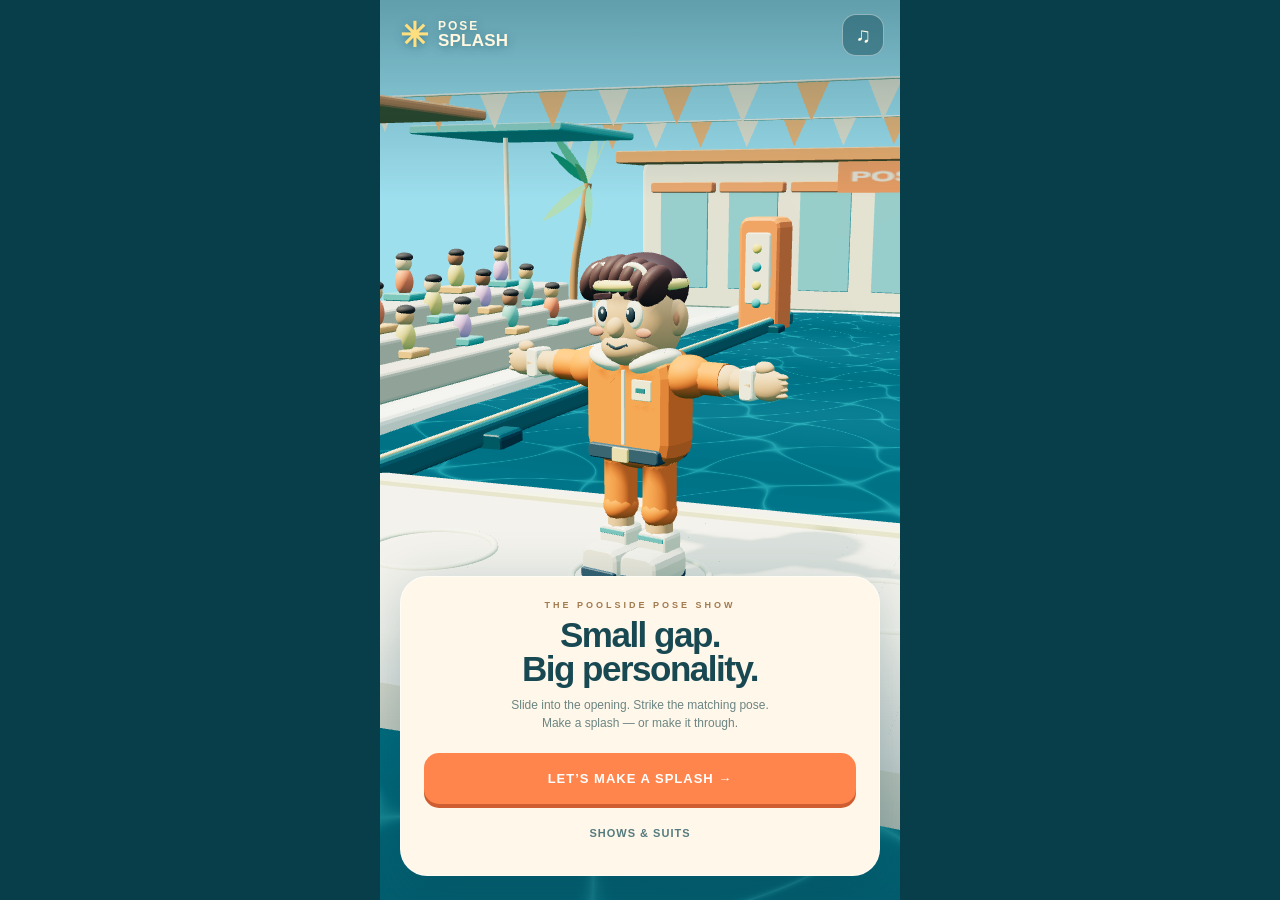
==== commit 1311aac8: "Publish POSE SPLASH: poolside pose show" ====
--- a/index.html
+++ b/index.html
@@ -1,6 +1,6 @@
-<!doctype html><html lang="en"><head><meta charset="utf-8"><meta name="viewport" content="width=device-width,initial-scale=1,maximum-scale=1,viewport-fit=cover"><meta name="theme-color" content="#073e4a"><title>POSE SPLASH · The poolside pose show</title><style>*{box-sizing:border-box;-webkit-tap-highlight-color:transparent}html,body{margin:0;width:100%;height:100%;overflow:hidden;background:#073e4a;color:#fff7df;font-family:Arial,Helvetica,sans-serif}button{font:inherit;cursor:pointer;touch-action:manipulation;border:0}button:focus-visible{outline:3px solid #ffe489;outline-offset:3px}button:disabled{opacity:.45;cursor:default}#game{position:relative;margin:auto;height:100%;height:100dvh;width:min(100%,520px);overflow:hidden;background:#68cde0;isolation:isolate}#world{display:block;width:100%;height:100%;touch-action:none}#vignette{position:absolute;inset:0;pointer-events:none;background:linear-gradient(#073e4a66,transparent 22%,transparent 70%,#073e4a66)}header{position:absolute;top:max(14px,env(safe-area-inset-top));left:20px;right:16px;display:flex;justify-content:space-between;align-items:center;pointer-events:none}.brand{display:flex;align-items:center;gap:8px;font-size:12px;line-height:.97;letter-spacing:2px;font-weight:800;text-shadow:0 2px 10px #073e4a66}.brand strong{font-size:17px;letter-spacing:.2px}.brandmark{font-size:34px;color:#ffdf80}.toptools{display:flex;gap:7px;pointer-events:auto}.icon{width:42px;height:42px;border:1px solid #ffffff70;border-radius:14px;background:#073e4a6b;backdrop-filter:blur(8px);color:#fff8e7;font-size:21px}.icon:active{transform:scale(.92)}#hud{position:absolute;left:22px;right:22px;top:78px;pointer-events:none}.progress{display:flex;justify-content:space-between;font-size:11px;letter-spacing:1.4px;font-weight:800;text-transform:uppercase}.track{height:5px;background:#174e5e40;border-radius:6px;margin-top:9px;overflow:hidden}.track i{display:block;height:100%;background:#fff1aa;transition:width .3s}.hudrow{display:flex;justify-content:space-between;margin-top:10px;font-size:22px;font-weight:800;text-shadow:0 2px 6px #16495870}#hearts{color:#ffedb0;letter-spacing:5px}#score{font-variant-numeric:tabular-nums}#feedback{position:absolute;top:24%;left:0;right:0;text-align:center;font-size:32px;font-weight:900;letter-spacing:-1px;color:#fff5b3;text-shadow:0 3px 0 #246374,0 7px 20px #073e4a55;pointer-events:none;opacity:0;transform:scale(.7);transition:opacity .2s,transform .2s}#feedback.on{opacity:1;transform:scale(1)}#feedback small{display:block;font-size:13px;letter-spacing:2px;margin-top:6px}#target{position:absolute;top:155px;left:50%;transform:translateX(-50%);padding:7px 12px;background:#073e4aab;border:1px solid #ffffff55;border-radius:30px;font-size:11px;letter-spacing:1px;pointer-events:none}#controls{position:absolute;bottom:max(18px,env(safe-area-inset-bottom));left:20px;right:20px}.dragcue{text-align:center;font-size:25px;margin-bottom:12px;color:#fff3c5;pointer-events:none}.dragcue span{font-size:10px;letter-spacing:2px;vertical-align:middle;font-weight:800}#poses{display:flex;gap:10px}#poses button{height:76px;flex:1;background:#fff7e8eb;border-radius:20px;color:#1e5863;box-shadow:0 5px 0 #a4c7bc,0 7px 20px #0d4e6144;display:flex;flex-direction:column;align-items:center;justify-content:center;gap:3px;border:2px solid transparent;transition:transform .12s,background .12s}#poses button.active{background:#ffe086;border-color:#fff1bc;transform:translateY(-4px);box-shadow:0 5px 0 #bc823c,0 8px 25px #fcac4560}#poses svg{width:36px;height:37px;stroke:currentColor;stroke-width:4.5;stroke-linecap:round;fill:none}#poses span{font-size:9px;letter-spacing:2px;font-weight:900}#panel{position:absolute;inset:0;pointer-events:none;display:flex;align-items:flex-end;justify-content:center;padding:22px 20px max(24px,env(safe-area-inset-bottom))}#panel:empty{display:none}.sheet{pointer-events:auto;width:100%;border-radius:27px;background:#fff7e9;color:#184952;padding:23px 23px 20px;box-shadow:0 14px 55px #073e4a44;border:1px solid #ffffffa0;text-align:center;max-height:70%;overflow:auto}.eyebrow{font-size:9px;letter-spacing:3px;font-weight:900;color:#a27a4f;margin:0 0 8px}h1{font-size:35px;letter-spacing:-1.5px;line-height:.97;margin:0 0 10px}h2{margin:0 0 10px;font-size:29px;letter-spacing:-1px}.sheet p{font-size:12px;line-height:1.5;color:#6c8583;margin:9px 0 15px}.primary{min-height:51px;width:100%;border-radius:15px;background:#ff854d;color:#fff;font-weight:900;letter-spacing:1px;box-shadow:0 4px 0 #ce5e32;margin-top:6px}.primary:active{transform:translateY(3px);box-shadow:0 1px 0 #ce5e32}.secondary{background:transparent;color:#557b7f;min-height:44px;font-size:11px;font-weight:800;letter-spacing:1px}.row{display:flex;gap:9px;justify-content:center;margin-top:7px}.shows{display:grid;grid-template-columns:repeat(3,1fr);gap:9px;margin:15px 0}.show{background:#e4eeea;border-radius:13px;padding:12px 5px;color:#275f69}.show b{display:block;font-size:21px}.show small{display:block;font-size:8px;line-height:1.2;margin:5px 0}.show em{font-style:normal;color:#d48931;font-size:12px}.swatches{display:flex;justify-content:center;gap:9px;margin:13px 0}.swatches button{width:33px;height:33px;border-radius:50%;border:3px solid #fff;box-shadow:0 0 0 1px #bfd0ca}.swatches button.chosen{box-shadow:0 0 0 3px #275e66}.medals{font-size:37px;color:#edae38;letter-spacing:7px;margin:4px 0 9px}#rotate{display:none;position:absolute;inset:0;background:#073e4af5;align-items:center;justify-content:center;flex-direction:column;z-index:10}#rotate span{font-size:65px;color:#ffd779}#rotate p{font-size:12px;color:#a9cccf}#boot{position:absolute;inset:0;display:grid;place-items:center;background:#073e4a;z-index:15;font-size:14px}#boot:empty{display:none}[hidden]{display:none!important}@media(orientation:landscape){#rotate{display:flex}}@media(max-height:700px){#panel{padding-bottom:15px}.sheet{padding:16px 20px}h1{font-size:30px}#poses button{height:63px}#target{top:139px}#controls{bottom:12px}.dragcue{margin-bottom:6px}header{top:10px}#hud{top:65px}}
+<!doctype html><html lang="en"><head><meta charset="utf-8"><meta name="viewport" content="width=device-width,initial-scale=1,maximum-scale=1,viewport-fit=cover"><meta name="theme-color" content="#073e4a"><title>POSE SPLASH · The poolside pose show</title><style>*{box-sizing:border-box;-webkit-tap-highlight-color:transparent}html,body{margin:0;width:100%;height:100%;overflow:hidden;background:#073e4a;color:#fff7df;font-family:Arial,Helvetica,sans-serif}button{font:inherit;cursor:pointer;touch-action:manipulation;border:0}button:focus-visible{outline:3px solid #ffe489;outline-offset:3px}button:disabled{opacity:.45;cursor:default}#game{position:relative;margin:auto;height:100%;height:100dvh;width:min(100%,520px,70dvh);overflow:hidden;background:#68cde0;isolation:isolate}#world{display:block;width:100%;height:100%;touch-action:none}#vignette{position:absolute;inset:0;pointer-events:none;background:linear-gradient(#073e4a66,transparent 22%,transparent 70%,#073e4a66)}header{position:absolute;top:max(14px,env(safe-area-inset-top));left:20px;right:16px;display:flex;justify-content:space-between;align-items:center;pointer-events:none}.brand{display:flex;align-items:center;gap:8px;font-size:12px;line-height:.97;letter-spacing:2px;font-weight:800;text-shadow:0 2px 10px #073e4a66}.brand strong{font-size:17px;letter-spacing:.2px}.brandmark{font-size:34px;color:#ffdf80}.toptools{display:flex;gap:7px;pointer-events:auto}.icon{width:42px;height:42px;border:1px solid #ffffff70;border-radius:14px;background:#073e4a6b;backdrop-filter:blur(8px);color:#fff8e7;font-size:21px}.icon:active{transform:scale(.92)}#hud{position:absolute;left:22px;right:22px;top:78px;pointer-events:none}.progress{display:flex;justify-content:space-between;font-size:11px;letter-spacing:1.4px;font-weight:800;text-transform:uppercase}.track{height:5px;background:#174e5e40;border-radius:6px;margin-top:9px;overflow:hidden}.track i{display:block;height:100%;background:#fff1aa;transition:width .3s}.hudrow{display:flex;justify-content:space-between;margin-top:10px;font-size:22px;font-weight:800;text-shadow:0 2px 6px #16495870}#hearts{color:#ffedb0;letter-spacing:5px}#score{font-variant-numeric:tabular-nums}#feedback{position:absolute;top:24%;left:0;right:0;text-align:center;font-size:32px;font-weight:900;letter-spacing:-1px;color:#fff5b3;text-shadow:0 3px 0 #246374,0 7px 20px #073e4a55;pointer-events:none;opacity:0;transform:scale(.7);transition:opacity .2s,transform .2s}#feedback.on{opacity:1;transform:scale(1)}#feedback small{display:block;font-size:13px;letter-spacing:2px;margin-top:6px}#target{position:absolute;top:155px;left:50%;transform:translateX(-50%);padding:7px 12px;background:#073e4aab;border:1px solid #ffffff55;border-radius:30px;font-size:11px;letter-spacing:1px;pointer-events:none}#controls{position:absolute;bottom:max(18px,env(safe-area-inset-bottom));left:20px;right:20px}.dragcue{text-align:center;font-size:25px;margin-bottom:12px;color:#fff3c5;pointer-events:none}.dragcue span{font-size:10px;letter-spacing:2px;vertical-align:middle;font-weight:800}#poses{display:flex;gap:10px}#poses button{height:76px;flex:1;background:#fff7e8eb;border-radius:20px;color:#1e5863;box-shadow:0 5px 0 #a4c7bc,0 7px 20px #0d4e6144;display:flex;flex-direction:column;align-items:center;justify-content:center;gap:3px;border:2px solid transparent;transition:transform .12s,background .12s}#poses button.active{background:#ffe086;border-color:#fff1bc;transform:translateY(-4px);box-shadow:0 5px 0 #bc823c,0 8px 25px #fcac4560}#poses svg{width:36px;height:37px;stroke:currentColor;stroke-width:4.5;stroke-linecap:round;fill:none}#poses span{font-size:9px;letter-spacing:2px;font-weight:900}#panel{position:absolute;inset:0;pointer-events:none;display:flex;align-items:flex-end;justify-content:center;padding:22px 20px max(24px,env(safe-area-inset-bottom))}#panel:empty{display:none}.sheet{pointer-events:auto;width:100%;border-radius:27px;background:#fff7e9;color:#184952;padding:23px 23px 20px;box-shadow:0 14px 55px #073e4a44;border:1px solid #ffffffa0;text-align:center;max-height:70%;overflow:auto}.eyebrow{font-size:9px;letter-spacing:3px;font-weight:900;color:#a27a4f;margin:0 0 8px}h1{font-size:35px;letter-spacing:-1.5px;line-height:.97;margin:0 0 10px}h2{margin:0 0 10px;font-size:29px;letter-spacing:-1px}.sheet p{font-size:12px;line-height:1.5;color:#6c8583;margin:9px 0 15px}.primary{min-height:51px;width:100%;border-radius:15px;background:#ff854d;color:#fff;font-weight:900;letter-spacing:1px;box-shadow:0 4px 0 #ce5e32;margin-top:6px}.primary:active{transform:translateY(3px);box-shadow:0 1px 0 #ce5e32}.secondary{background:transparent;color:#557b7f;min-height:44px;font-size:11px;font-weight:800;letter-spacing:1px}.row{display:flex;gap:9px;justify-content:center;margin-top:7px}.shows{display:grid;grid-template-columns:repeat(3,1fr);gap:9px;margin:15px 0}.show{background:#e4eeea;border-radius:13px;padding:12px 5px;color:#275f69}.show b{display:block;font-size:21px}.show small{display:block;font-size:8px;line-height:1.2;margin:5px 0}.show em{font-style:normal;color:#d48931;font-size:12px}.swatches{display:flex;justify-content:center;gap:9px;margin:13px 0}.swatches button{width:33px;height:33px;border-radius:50%;border:3px solid #fff;box-shadow:0 0 0 1px #bfd0ca}.swatches button.chosen{box-shadow:0 0 0 3px #275e66}.medals{font-size:37px;color:#edae38;letter-spacing:7px;margin:4px 0 9px}#rotate{display:none;position:absolute;inset:0;background:#073e4af5;align-items:center;justify-content:center;flex-direction:column;z-index:10}#rotate span{font-size:65px;color:#ffd779}#rotate p{font-size:12px;color:#a9cccf}#boot{position:absolute;inset:0;display:grid;place-items:center;background:#073e4a;z-index:15;font-size:14px}#boot:empty{display:none}[hidden]{display:none!important}@media(max-height:700px){#panel{padding-bottom:15px}.sheet{padding:16px 20px}h1{font-size:30px}#poses button{height:63px}#target{top:139px}#controls{bottom:12px}.dragcue{margin-bottom:6px}header{top:10px}#hud{top:65px}}
 .primary{font-size:13px;white-space:nowrap}
-</style></head><body><main id="game"><canvas id="world" aria-label="Three dimensional poolside pose stage"></canvas><div id="vignette"></div><header><div class="brand"><span class="brandmark">✳</span><div>POSE<br><strong>SPLASH</strong></div></div><div class="toptools"><button id="sound" class="icon" aria-label="Toggle sound">♫</button><button id="pause" class="icon" aria-label="Pause">Ⅱ</button></div></header><div id="hud" hidden><div class="progress"><span id="showName"></span><b id="counter"></b></div><div class="track"><i id="progress"></i></div><div class="hudrow"><span id="hearts"></span><span id="score">0</span></div></div><div id="feedback" aria-live="polite"></div><div id="target" hidden></div><div id="controls" hidden><div class="dragcue">↔ <span>SLIDE TO THE OPENING</span></div><div id="poses"></div></div><section id="panel"></section><div id="rotate"><span>↻</span><strong>Portrait, please.</strong><p>This show plays upright.</p></div><div id="boot">Setting the stage…</div></main><script>/**
+</style></head><body><main id="game"><canvas id="world" aria-label="Three dimensional poolside pose stage"></canvas><div id="vignette"></div><header><div class="brand"><span class="brandmark">✳</span><div>POSE<br><strong>SPLASH</strong></div></div><div class="toptools"><button id="sound" class="icon" aria-label="Toggle sound">♫</button><button id="pause" class="icon" aria-label="Pause">Ⅱ</button></div></header><div id="hud" hidden><div class="progress"><span id="showName"></span><b id="counter"></b></div><div class="track"><i id="progress"></i></div><div class="hudrow"><span id="hearts"></span><span id="score">0</span></div></div><div id="feedback" aria-live="polite"></div><div id="target" hidden></div><div id="controls" hidden><div class="dragcue">↔ <span>SLIDE TO THE OPENING</span></div><div id="poses"></div></div><section id="panel"></section><div id="boot">Setting the stage…</div></main><script>/**
  * @license
  * Copyright 2010-2022 Three.js Authors
  * SPDX-License-Identifier: MIT
@@ -218,9 +218,9 @@
 $('poses').innerHTML=POSES.map((n,i)=>'<button data-pose="'+i+'" aria-label="'+n+' pose">'+icon(i)+'<span>'+n+'</span></button>').join('');document.querySelectorAll('[data-pose]').forEach(b=>b.onclick=()=>{if(pause||!round)return;unlockAudio();pose=+b.dataset.pose;tone(330+pose*100,.065,.045);updateHUD();});
 const canvas=$('world');canvas.addEventListener('pointerdown',e=>{if(pause||!['run','intro'].includes(phase))return;unlockAudio();drag={id:e.pointerId,px:e.clientX,x};canvas.setPointerCapture(e.pointerId);});canvas.addEventListener('pointermove',e=>{if(!drag||drag.id!==e.pointerId)return;x=Math.max(-3.35,Math.min(3.35,drag.x+(e.clientX-drag.px)/canvas.clientWidth*9));});const release=()=>drag=null;canvas.addEventListener('pointerup',release);canvas.addEventListener('pointercancel',release);canvas.addEventListener('lostpointercapture',release);
 window.addEventListener('keydown',e=>{if(e.key==='Escape'){setPause();return;}if(pause||!round)return;if(e.key==='ArrowLeft'||e.key==='a')x=Math.max(-3.35,x-.35);if(e.key==='ArrowRight'||e.key==='d')x=Math.min(3.35,x+.35);if(['1','2','3'].includes(e.key))pose=+e.key-1;updateHUD();});
-bind('pause',setPause);bind('sound',()=>{profile.sound=!profile.sound;persist();$('sound').textContent=profile.sound?'♫':'♪';if(!profile.sound)hush();else unlockAudio();});document.addEventListener('visibilitychange',()=>{if(document.hidden){setPause();hush();}});window.addEventListener('blur',()=>{setPause();release();});window.addEventListener('resize',()=>{view.resize();if(innerWidth>innerHeight)setPause();});window.addEventListener('pagehide',()=>{persist();sdk.stop();hush();disposed=true;});window.addEventListener('pageshow',e=>{if(e.persisted)location.reload();});
+bind('pause',setPause);bind('sound',()=>{profile.sound=!profile.sound;persist();$('sound').textContent=profile.sound?'♫':'♪';if(!profile.sound)hush();else unlockAudio();});document.addEventListener('visibilitychange',()=>{if(document.hidden){setPause();hush();}});window.addEventListener('blur',()=>{setPause();release();});window.addEventListener('resize',()=>{release();view.resize();});window.addEventListener('pagehide',()=>{persist();sdk.stop();hush();disposed=true;});window.addEventListener('pageshow',e=>{if(e.persisted)location.reload();});
 home();
-function frame(now){if(disposed)return;requestAnimationFrame(frame);let dt=Math.min(.04,(now-last)/1000);last=now;if(document.hidden||pause||innerWidth>innerHeight)return;music(dt);if(now>feedbackUntil)$('feedback').classList.remove('on');if(phase==='intro'){wait-=dt;if(wait<=0)phase='run';}else if(phase==='run'){wallTime+=dt;let gap=openingX(activeSpec,wallTime);if(!drag&&Math.abs(x-gap)<.65)x+=(gap-x)*(1-Math.exp(-dt*9));let speed=round.cfg.speed+(round.endless?Math.min(3,round.index*.07):0);z+=speed*dt;if(z>=2){let result=round.resolve(pose,view.actor.root.position.x,wallTime);if(result.hit){view.success(result.perfect);flash(result.perfect?'PERFECT FIT!':'SMOOTH!','×'+round.combo+' COMBO');tone(result.perfect?880:660,.18,.1);if(profile.rewards.like||profile.rewards.comment)view.celebrate(profile.rewards.comment?'#99fff1':'#ffd76d');wait=.85;}else{view.splash();flash('SPLASH!','THE LIFEGUARD HAS YOU');tone(190,.4,.12,'triangle',50);wait=2.8;}phase='recover';updateHUD();}}else if(phase==='recover'){z+=dt*5;wait-=dt;if(wait<=0){if(round.finished)finish();else{newWall();phase='run';}}}view.animate(dt,{x,pose,z,holeX:activeSpec?openingX(activeSpec,wallTime):0,phase,level});}
+function frame(now){if(disposed)return;requestAnimationFrame(frame);let dt=Math.min(.04,(now-last)/1000);last=now;if(document.hidden||pause)return;music(dt);if(now>feedbackUntil)$('feedback').classList.remove('on');if(phase==='intro'){wait-=dt;if(wait<=0)phase='run';}else if(phase==='run'){wallTime+=dt;let gap=openingX(activeSpec,wallTime);if(!drag&&Math.abs(x-gap)<.65)x+=(gap-x)*(1-Math.exp(-dt*9));let speed=round.cfg.speed+(round.endless?Math.min(3,round.index*.07):0);z+=speed*dt;if(z>=2){let result=round.resolve(pose,view.actor.root.position.x,wallTime);if(result.hit){view.success(result.perfect);flash(result.perfect?'PERFECT FIT!':'SMOOTH!','×'+round.combo+' COMBO');tone(result.perfect?880:660,.18,.1);if(profile.rewards.like||profile.rewards.comment)view.celebrate(profile.rewards.comment?'#99fff1':'#ffd76d');wait=.85;}else{view.splash();flash('SPLASH!','THE LIFEGUARD HAS YOU');tone(190,.4,.12,'triangle',50);wait=2.8;}phase='recover';updateHUD();}}else if(phase==='recover'){z+=dt*5;wait-=dt;if(wait<=0){if(round.finished)finish();else{newWall();phase='run';}}}view.animate(dt,{x,pose,z,holeX:activeSpec?openingX(activeSpec,wallTime):0,phase,level});}
 requestAnimationFrame(frame);
 
 
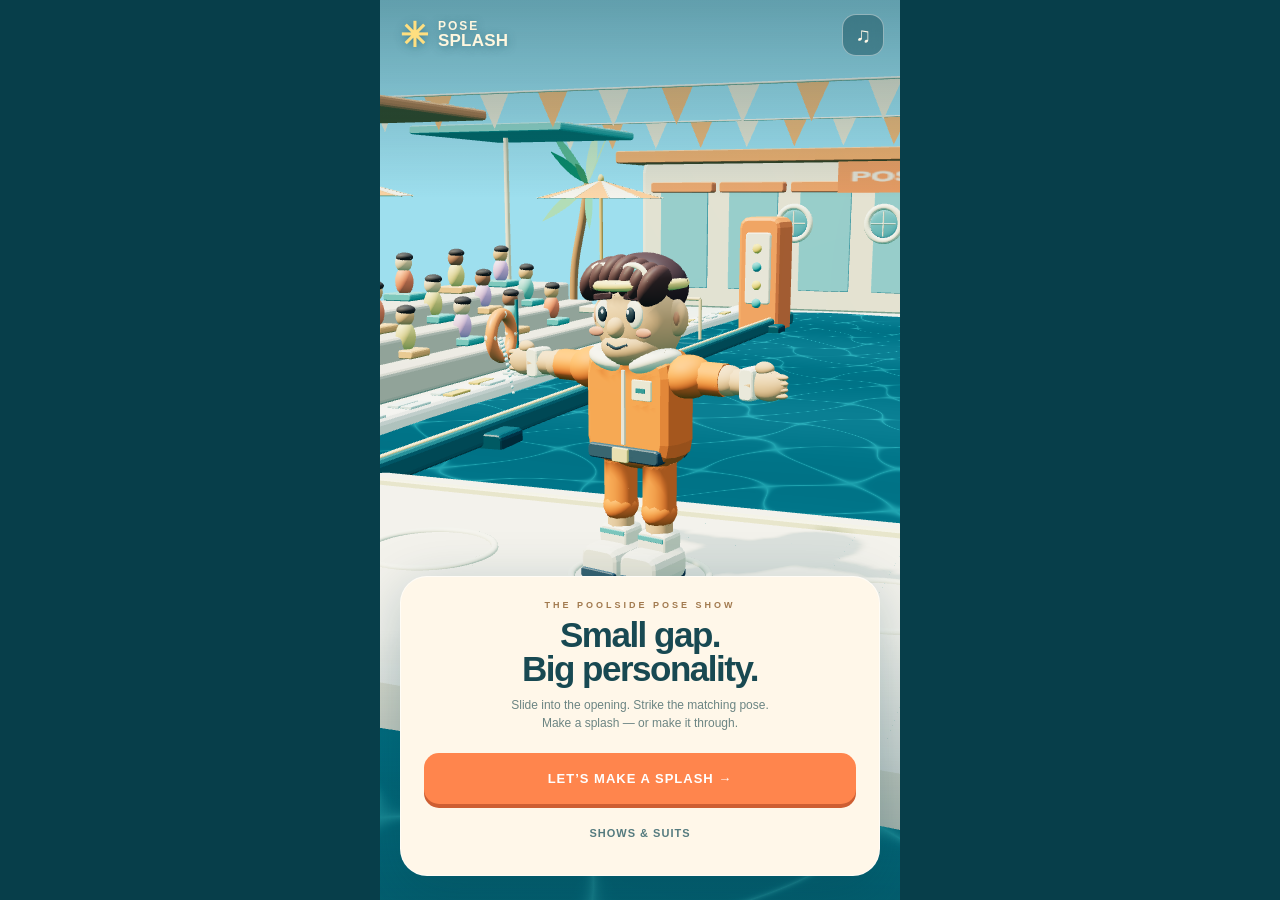
==== commit 95f099d6: "Publish POSE SPLASH: poolside pose show" ====
--- a/index.html
+++ b/index.html
@@ -1,6 +1,6 @@
 <!doctype html><html lang="en"><head><meta charset="utf-8"><meta name="viewport" content="width=device-width,initial-scale=1,maximum-scale=1,viewport-fit=cover"><meta name="theme-color" content="#073e4a"><title>POSE SPLASH · The poolside pose show</title><style>*{box-sizing:border-box;-webkit-tap-highlight-color:transparent}html,body{margin:0;width:100%;height:100%;overflow:hidden;background:#073e4a;color:#fff7df;font-family:Arial,Helvetica,sans-serif}button{font:inherit;cursor:pointer;touch-action:manipulation;border:0}button:focus-visible{outline:3px solid #ffe489;outline-offset:3px}button:disabled{opacity:.45;cursor:default}#game{position:relative;margin:auto;height:100%;height:100dvh;width:min(100%,520px,70dvh);overflow:hidden;background:#68cde0;isolation:isolate}#world{display:block;width:100%;height:100%;touch-action:none}#vignette{position:absolute;inset:0;pointer-events:none;background:linear-gradient(#073e4a66,transparent 22%,transparent 70%,#073e4a66)}header{position:absolute;top:max(14px,env(safe-area-inset-top));left:20px;right:16px;display:flex;justify-content:space-between;align-items:center;pointer-events:none}.brand{display:flex;align-items:center;gap:8px;font-size:12px;line-height:.97;letter-spacing:2px;font-weight:800;text-shadow:0 2px 10px #073e4a66}.brand strong{font-size:17px;letter-spacing:.2px}.brandmark{font-size:34px;color:#ffdf80}.toptools{display:flex;gap:7px;pointer-events:auto}.icon{width:42px;height:42px;border:1px solid #ffffff70;border-radius:14px;background:#073e4a6b;backdrop-filter:blur(8px);color:#fff8e7;font-size:21px}.icon:active{transform:scale(.92)}#hud{position:absolute;left:22px;right:22px;top:78px;pointer-events:none}.progress{display:flex;justify-content:space-between;font-size:11px;letter-spacing:1.4px;font-weight:800;text-transform:uppercase}.track{height:5px;background:#174e5e40;border-radius:6px;margin-top:9px;overflow:hidden}.track i{display:block;height:100%;background:#fff1aa;transition:width .3s}.hudrow{display:flex;justify-content:space-between;margin-top:10px;font-size:22px;font-weight:800;text-shadow:0 2px 6px #16495870}#hearts{color:#ffedb0;letter-spacing:5px}#score{font-variant-numeric:tabular-nums}#feedback{position:absolute;top:24%;left:0;right:0;text-align:center;font-size:32px;font-weight:900;letter-spacing:-1px;color:#fff5b3;text-shadow:0 3px 0 #246374,0 7px 20px #073e4a55;pointer-events:none;opacity:0;transform:scale(.7);transition:opacity .2s,transform .2s}#feedback.on{opacity:1;transform:scale(1)}#feedback small{display:block;font-size:13px;letter-spacing:2px;margin-top:6px}#target{position:absolute;top:155px;left:50%;transform:translateX(-50%);padding:7px 12px;background:#073e4aab;border:1px solid #ffffff55;border-radius:30px;font-size:11px;letter-spacing:1px;pointer-events:none}#controls{position:absolute;bottom:max(18px,env(safe-area-inset-bottom));left:20px;right:20px}.dragcue{text-align:center;font-size:25px;margin-bottom:12px;color:#fff3c5;pointer-events:none}.dragcue span{font-size:10px;letter-spacing:2px;vertical-align:middle;font-weight:800}#poses{display:flex;gap:10px}#poses button{height:76px;flex:1;background:#fff7e8eb;border-radius:20px;color:#1e5863;box-shadow:0 5px 0 #a4c7bc,0 7px 20px #0d4e6144;display:flex;flex-direction:column;align-items:center;justify-content:center;gap:3px;border:2px solid transparent;transition:transform .12s,background .12s}#poses button.active{background:#ffe086;border-color:#fff1bc;transform:translateY(-4px);box-shadow:0 5px 0 #bc823c,0 8px 25px #fcac4560}#poses svg{width:36px;height:37px;stroke:currentColor;stroke-width:4.5;stroke-linecap:round;fill:none}#poses span{font-size:9px;letter-spacing:2px;font-weight:900}#panel{position:absolute;inset:0;pointer-events:none;display:flex;align-items:flex-end;justify-content:center;padding:22px 20px max(24px,env(safe-area-inset-bottom))}#panel:empty{display:none}.sheet{pointer-events:auto;width:100%;border-radius:27px;background:#fff7e9;color:#184952;padding:23px 23px 20px;box-shadow:0 14px 55px #073e4a44;border:1px solid #ffffffa0;text-align:center;max-height:70%;overflow:auto}.eyebrow{font-size:9px;letter-spacing:3px;font-weight:900;color:#a27a4f;margin:0 0 8px}h1{font-size:35px;letter-spacing:-1.5px;line-height:.97;margin:0 0 10px}h2{margin:0 0 10px;font-size:29px;letter-spacing:-1px}.sheet p{font-size:12px;line-height:1.5;color:#6c8583;margin:9px 0 15px}.primary{min-height:51px;width:100%;border-radius:15px;background:#ff854d;color:#fff;font-weight:900;letter-spacing:1px;box-shadow:0 4px 0 #ce5e32;margin-top:6px}.primary:active{transform:translateY(3px);box-shadow:0 1px 0 #ce5e32}.secondary{background:transparent;color:#557b7f;min-height:44px;font-size:11px;font-weight:800;letter-spacing:1px}.row{display:flex;gap:9px;justify-content:center;margin-top:7px}.shows{display:grid;grid-template-columns:repeat(3,1fr);gap:9px;margin:15px 0}.show{background:#e4eeea;border-radius:13px;padding:12px 5px;color:#275f69}.show b{display:block;font-size:21px}.show small{display:block;font-size:8px;line-height:1.2;margin:5px 0}.show em{font-style:normal;color:#d48931;font-size:12px}.swatches{display:flex;justify-content:center;gap:9px;margin:13px 0}.swatches button{width:33px;height:33px;border-radius:50%;border:3px solid #fff;box-shadow:0 0 0 1px #bfd0ca}.swatches button.chosen{box-shadow:0 0 0 3px #275e66}.medals{font-size:37px;color:#edae38;letter-spacing:7px;margin:4px 0 9px}#rotate{display:none;position:absolute;inset:0;background:#073e4af5;align-items:center;justify-content:center;flex-direction:column;z-index:10}#rotate span{font-size:65px;color:#ffd779}#rotate p{font-size:12px;color:#a9cccf}#boot{position:absolute;inset:0;display:grid;place-items:center;background:#073e4a;z-index:15;font-size:14px}#boot:empty{display:none}[hidden]{display:none!important}@media(max-height:700px){#panel{padding-bottom:15px}.sheet{padding:16px 20px}h1{font-size:30px}#poses button{height:63px}#target{top:139px}#controls{bottom:12px}.dragcue{margin-bottom:6px}header{top:10px}#hud{top:65px}}
 .primary{font-size:13px;white-space:nowrap}
-</style></head><body><main id="game"><canvas id="world" aria-label="Three dimensional poolside pose stage"></canvas><div id="vignette"></div><header><div class="brand"><span class="brandmark">✳</span><div>POSE<br><strong>SPLASH</strong></div></div><div class="toptools"><button id="sound" class="icon" aria-label="Toggle sound">♫</button><button id="pause" class="icon" aria-label="Pause">Ⅱ</button></div></header><div id="hud" hidden><div class="progress"><span id="showName"></span><b id="counter"></b></div><div class="track"><i id="progress"></i></div><div class="hudrow"><span id="hearts"></span><span id="score">0</span></div></div><div id="feedback" aria-live="polite"></div><div id="target" hidden></div><div id="controls" hidden><div class="dragcue">↔ <span>SLIDE TO THE OPENING</span></div><div id="poses"></div></div><section id="panel"></section><div id="boot">Setting the stage…</div></main><script>/**
+</style></head><body><audio id="bgm" src="assets/beach-bum.mp3" preload="none" loop></audio><main id="game"><canvas id="world" aria-label="Three dimensional poolside pose stage"></canvas><div id="vignette"></div><header><div class="brand"><span class="brandmark">✳</span><div>POSE<br><strong>SPLASH</strong></div></div><div class="toptools"><button id="sound" class="icon" aria-label="Toggle sound">♫</button><button id="pause" class="icon" aria-label="Pause">Ⅱ</button></div></header><div id="hud" hidden><div class="progress"><span id="showName"></span><b id="counter"></b></div><div class="track"><i id="progress"></i></div><div class="hudrow"><span id="hearts"></span><span id="score">0</span></div></div><div id="feedback" aria-live="polite"></div><div id="target" hidden></div><div id="controls" hidden><div class="dragcue">↔ <span>SLIDE TO THE OPENING</span></div><div id="poses"></div></div><section id="panel"></section><div id="boot">Setting the stage…</div></main><script>/**
  * @license
  * Copyright 2010-2022 Three.js Authors
  * SPDX-License-Identifier: MIT
@@ -139,6 +139,22 @@
  box(set,0,2.6,-29,23,5,2,'#ffe5c2',.4);for(let x=-10;x<=10;x+=2.5){box(set,x,2.4,-27.9,1.7,3.3,.1,'#68b4be');box(set,x,4.2,-27.8,2.2,.3,.5,'#f17d51');}box(set,0,5.2,-28.5,24,.35,4,'#f18451');label(set,'POSE  •  SPLASH',0,4.5,-27.35,9,1,'#f18451');
  // Rope flags and soft island silhouettes.
  for(let z of [-22,-12]){rod(set,[-13,6,z],[13,6,z],.025,'#fff3d2');for(let i=0;i<18;i++){let sh=new T.Shape();sh.moveTo(0,0);sh.lineTo(.65,0);sh.lineTo(.32,-.75);sh.closePath();let f=mesh(new T.ShapeGeometry(sh),new T.MeshStandardMaterial({color:i%2?'#ff9a62':'#fff2ca',side:T.DoubleSide}),set,-12+i*1.4,6,z);f.rotation.y=.2;}}
+ 
+ // Resort craft pass: inset mosaic tiles, rescue gear, brass showers and striped umbrellas.
+ const coral='#f88854',cream='#fff1cf',teal='#287f88';
+ for(let side of [-1,1]){
+  for(let j=0;j<25;j++){let zz=-23+j*1.35;for(let k=0;k<2;k++)box(set,side*(6.95+k*.25),.37,zz,.2,.035,.62,(j+k)%3===0?'#e5b865':'#d6eee3',.009);}
+  for(let zz of [-17,-5,6]){let g=new T.Group();g.position.set(side*8.5,.3,zz);set.add(g);rod(g,[0,0,0],[0,3.6,0],.045,'#ddae69');let canopy=new T.Group();g.add(canopy);canopy.position.y=3.5;for(let n=0;n<12;n++){let a=n*Math.PI/6,b=(n+1)*Math.PI/6;let geom=new T.BufferGeometry();geom.setAttribute('position',new T.Float32BufferAttribute([0,.45,0,Math.cos(a)*1.65,0,Math.sin(a)*1.65,Math.cos(b)*1.65,0,Math.sin(b)*1.65],3));geom.computeVertexNormals();mesh(geom,new T.MeshStandardMaterial({color:n%2?cream:coral,side:T.DoubleSide,roughness:.8}),canopy);rod(canopy,[0,.43,0],[Math.cos(a)*1.65,0,Math.sin(a)*1.65],.013,'#e4c397');}ball(canopy,0,.48,0,.08,.12,.08,'#e9c476');box(g,0,.65,0,1.5,.12,.8,'#f3e2bb');for(let n of [-1,1])rod(g,[n*.55,0,0],[n*.55,.6,0],.05,teal);}
+  for(let zz of [-9,1]){let rescue=ring(set,side*7.2,1.15,zz,.42,.12,coral);rescue.rotation.y=Math.PI/2;for(let i=0;i<4;i++){let a=i*Math.PI/2;ball(set,side*7.21,1.15+Math.sin(a)*.42,zz+Math.cos(a)*.42,.13,.11,.11,cream);}rod(set,[side*7.2,.3,zz-.65],[side*7.2,1.8,zz-.65],.035,teal);}
+  for(let zz of [-18,-2]){rod(set,[side*6.6,.25,zz],[side*6.6,1.2,zz],.045,'#f3d09b');rod(set,[side*6.6,1.2,zz],[side*6.1,1.2,zz],.045,'#f3d09b');rod(set,[side*6.1,1.2,zz],[side*6.1,-.2,zz],.045,'#f3d09b');}
+ }
+ // A sculpted sun emblem and raised lettering frame the rear facade.
+ let emblem=ring(set,0,6.4,-28,.65,.13,'#f9cb69');ball(set,0,6.4,-28,.48,.48,.12,'#fff0bb');for(let i=0;i<12;i++){let a=i*Math.PI/6;rod(set,[Math.cos(a)*.9,6.4+Math.sin(a)*.9,-28],[Math.cos(a)*1.1,6.4+Math.sin(a)*1.1,-28],.045,'#f9cb69');}
+ for(let xx of [-6,-3,3,6]){let port=ring(set,xx,3,-27.65,.55,.1,'#fff2d0');ball(set,xx,3,-27.75,.46,.46,.06,'#4e9da9');rod(set,[xx-.4,3,-27.56],[xx+.4,3,-27.56],.025,'#f5e2bf');rod(set,[xx,2.6,-27.56],[xx,3.4,-27.56],.025,'#f5e2bf');}
+ // Animated fountain beads are instanced to avoid dozens of extra draw calls.
+ const jets=new T.InstancedMesh(new T.SphereGeometry(.035,5,4),material('#ccf7ef',.18),72);scene.add(jets);jets.frustumCulled=false;const jetMatrix=new T.Object3D();
+ const ripples=[];for(let i=0;i<7;i++){let rr=ring(scene,(i%2?1:-1)*5.9,.205,-17+i*3.2,.3,.012,'#9de8df');rr.rotation.x=-Math.PI/2;rr.material=rr.material.clone();rr.material.transparent=true;rr.material.opacity=.35;rr.castShadow=false;ripples.push(rr);}
+
  // Batch static set dressing by material; retain articulated objects separately.
 set.updateMatrixWorld(true);const batches=new Map(),remove=[];set.traverse(o=>{if(!o.isMesh||o===waterMesh)return;let a=o;while(a&&a!==set){if(a.userData.animated)return;a=a.parent;}let key=o.material.uuid;if(!batches.has(key))batches.set(key,{m:o.material,parts:[]});let g=o.geometry.index?o.geometry.toNonIndexed():o.geometry.clone();g.applyMatrix4(o.matrixWorld);batches.get(key).parts.push(g);remove.push(o);});for(let o of remove)o.removeFromParent();for(let b of batches.values()){let g=new T.BufferGeometry();for(let attr of ['position','normal','uv']){let size=attr==='uv'?2:3,total=b.parts.reduce((n,p)=>n+p.attributes.position.count*size,0),data=new Float32Array(total),offset=0;for(let p of b.parts){let ar=p.attributes[attr]?.array;if(ar)data.set(ar,offset);offset+=p.attributes.position.count*size;}g.setAttribute(attr,new T.BufferAttribute(data,size));}let m=mesh(g,b.m,set);m.castShadow=false;b.parts.forEach(p=>p.dispose());}crowd.forEach(g=>g.traverse(o=>{if(o.isMesh)o.castShadow=false;}));
 function person(color){let root=new T.Group(),body=new T.Group();root.add(body);let suit=new T.MeshStandardMaterial({color,roughness:.6}),skin=material('#e6ad80',.68),dark=material('#253d4b'),ivory=material('#fff4d5');
@@ -169,7 +185,7 @@
  }
  const fxGeo=new T.SphereGeometry(1,6,4),fx=[];function burst(x,y,z,color,n=35){for(let i=0;i<n;i++){let o=mesh(fxGeo,material(color,.3),scene,x,y,z);o.castShadow=false;o.scale.setScalar(.045+Math.random()*.06);fx.push({o,v:new T.Vector3((Math.random()-.5)*6,2+Math.random()*4,(Math.random()-.5)*5),life:1+Math.random()});}while(fx.length>110){scene.remove(fx.shift().o);}}
  let time=0,poseValue=0,actorX=0,hitTimer=0,splashTimer=0,cameraMode='home',introTime=0,theme=0;
- function animate(dt,{x=0,pose=0,z=-18,holeX=0,phase='home',level=0}={}){time+=dt;water.uniforms.time.value=time;theme=level;cameraMode=phase;actorX=T.MathUtils.damp(actorX,x,12,dt);poseValue=T.MathUtils.damp(poseValue,pose,15,dt);actor.root.position.x=actorX;
+ function animate(dt,{x=0,pose=0,z=-18,holeX=0,phase='home',level=0}={}){time+=dt;water.uniforms.time.value=time;for(let i=0;i<72;i++){let side=i<36?-1:1,u=((time*.38+(i%36)/36)%1);jetMatrix.position.set(side*(6.65-u*.75),.3+Math.sin(u*Math.PI)*1.2,-13+Math.floor(i%36/12)*6);jetMatrix.scale.setScalar(.8+Math.sin(u*Math.PI)*.6);jetMatrix.updateMatrix();jets.setMatrixAt(i,jetMatrix.matrix);}jets.instanceMatrix.needsUpdate=true;ripples.forEach((r,i)=>{let q=(time*.35+i*.17)%1;r.scale.setScalar(1+q*2.4);r.material.opacity=(1-q)*.3;});theme=level;cameraMode=phase;actorX=T.MathUtils.damp(actorX,x,12,dt);poseValue=T.MathUtils.damp(poseValue,pose,15,dt);actor.root.position.x=actorX;
   let tall=pose===0,star=pose===1,duck=pose===2;let targetBody=duck?-.8:0;actor.body.position.y=T.MathUtils.damp(actor.body.position.y,targetBody,16,dt);
   actor.arms.forEach((a,i)=>{let sign=i===0?-1:1;let angle=tall?sign*2.4:star?sign*1.57:sign*.25;a.rotation.z=T.MathUtils.damp(a.rotation.z,angle,16,dt);});actor.legs.forEach((l,i)=>{l.rotation.z=T.MathUtils.damp(l.rotation.z,duck?(i===0?-.55:.55):0,16,dt);l.scale.y=T.MathUtils.damp(l.scale.y,duck?.55:1,16,dt);l.position.y=T.MathUtils.damp(l.position.y,duck?.57:1.02,16,dt);});
   actor.head.rotation.z=Math.sin(time*1.9)*.025;actor.root.rotation.y=T.MathUtils.damp(actor.root.rotation.y,phase==='home'?-.24:0,6,dt);actor.root.position.y=.55+Math.sin(time*3)*.018;actor.root.position.z=2;actor.root.rotation.x=0;actor.root.rotation.z=0;
@@ -197,18 +213,18 @@
 let activeSpec=null;let view,phase='home',round=null,level=0,x=0,pose=0,z=-18,wallTime=0,wait=0,pause=false,previousPhase='home',last=performance.now(),feedbackUntil=0,drag=null,disposed=false,beat=0,musicTime=0;
 function persist(){try{localStorage.setItem(KEY,JSON.stringify(profile));}catch{}}
 let sdk=bridge({read:()=>profile,write:(p,merge)=>{profile=merge?mergeProfile(profile,p):clean(p);persist();view?.setSuit(profile.suit);},changed:e=>{if(e.type==='reward'){view?.celebrate(e.kind==='like'?'#ffd76d':'#99fff1');flash(e.kind==='like'?'GOLDEN CONFETTI':'AQUA CONFETTI','Unlocked');}if(e.type==='cloud'&&phase==='home')home();}});
-let audio=null,master=null,voices=[];
-function unlockAudio(){if(!audio){try{audio=new (window.AudioContext||window.webkitAudioContext)();master=audio.createGain();master.gain.value=.35;master.connect(audio.destination);}catch{}}if(audio?.state==='suspended')audio.resume().catch(()=>{});}
+let audio=null,master=null,voices=[]; const bgm=$("bgm"); bgm.volume=.42;
+function unlockAudio(){if(!audio){try{audio=new (window.AudioContext||window.webkitAudioContext)();master=audio.createGain();master.gain.value=.35;master.connect(audio.destination);}catch{}}if(audio?.state==='suspended')audio.resume().catch(()=>{});if(profile.sound&&!pause&&!document.hidden)bgm.play().catch(()=>{});}
 function tone(freq,duration=.12,volume=.1,type='sine',slide=0){if(!audio||!profile.sound||pause||document.hidden)return;try{let o=audio.createOscillator(),g=audio.createGain(),now=audio.currentTime;o.type=type;o.frequency.setValueAtTime(freq,now);if(slide)o.frequency.exponentialRampToValueAtTime(slide,now+duration);g.gain.setValueAtTime(volume,now);g.gain.exponentialRampToValueAtTime(.0001,now+duration);o.connect(g);g.connect(master);o.start();o.stop(now+duration+.01);voices.push(o);o.onended=()=>{o.disconnect();g.disconnect();voices=voices.filter(v=>v!==o);};}catch{}}
-function hush(){voices.forEach(o=>{try{o.stop();}catch{}});voices=[];audio?.suspend().catch(()=>{});}
-function music(dt){if(!profile.sound||!audio||pause)return;musicTime+=dt;if(musicTime<.235)return;musicTime=0;beat++;let chord=[196,246.94,293.66,329.63][Math.floor(beat/16)%4];if(beat%4===0)tone(120,.16,.16,'sine',45);if(beat%2===0)tone(chord/2,.16,.06,'triangle');tone(chord*[1,1.5,2,1.25,1.5,2,2.5,1.5][beat%8],.1,.025,'triangle');if(beat%4===2)tone(175,.06,.04,'square',85);}
+function hush(){bgm.pause();voices.forEach(o=>{try{o.stop();}catch{}});voices=[];audio?.suspend().catch(()=>{});}
+function music(dt){}
 const icon=i=>'<svg viewBox="0 0 44 44" aria-hidden="true"><circle cx="22" cy="'+(i===2?17:8)+'" r="4" fill="currentColor" stroke="none"/>'+(i===0?'<path d="M22 15v13m0-10L12 7m10 11L32 7M22 28l-6 10m6-10 6 10"/>':i===1?'<path d="M22 15v13M8 19h28M22 28l-8 10m8-10 8 10"/>':'<path d="M22 24v5m-10-3 10 1 10-1m-10 3-9 4 2 5m7-9 9 4-2 5"/>')+'</svg>';
 function flash(title,sub=''){let e=$('feedback');e.innerHTML=title+(sub?'<small>'+sub+'</small>':'');e.classList.add('on');feedbackUntil=performance.now()+1100;}
 function visibleGame(v){$('hud').hidden=!v;$('controls').hidden=!v;$('target').hidden=!v;}
 function panel(content){$('panel').innerHTML='<div class="sheet">'+content+'</div>';}
 function bind(id,fn){$(id)?.addEventListener('click',()=>{unlockAudio();tone(500,.045,.03);fn();});}
 function home(){phase='home';pause=false;round=null;visibleGame(false);view?.disposeWall();x=0;pose=1;let u=unlocked(profile);panel('<div class="eyebrow">THE POOLSIDE POSE SHOW</div><h1>Small gap.<br>Big personality.</h1><p>Slide into the opening. Strike the matching pose.<br>Make a splash — or make it through.</p><button id="play" class="primary">'+(u?'CONTINUE THE SHOW':'LET’S MAKE A SPLASH')+' →</button><div class="row"><button id="tour" class="secondary">SHOWS & SUITS</button>'+(profile.stars.every(Boolean)?'<button id="endless" class="secondary">ENCORE ∞</button>':'')+'</div>');bind('play',()=>start(unlocked(profile)));bind('tour',wardrobe);bind('endless',()=>start(6));$('pause').hidden=true;$('sound').textContent=profile.sound?'♫':'♪';}
-function wardrobe(){phase='home';let u=unlocked(profile);panel('<div class="eyebrow">YOUR SUMMER TOUR</div><h2>Six shows. One star.</h2><div class="shows">'+SHOWS.map((s,i)=>'<button class="show" data-show="'+i+'" '+(i>u?'disabled':'')+'><b>'+(i>u?'◇':String(i+1).padStart(2,'0'))+'</b><small>'+s.name+'</small><em>'+('★'.repeat(profile.stars[i])||'···')+'</em></button>').join('')+'</div><div class="swatches">'+COLORS.map((c,i)=>'<button aria-label="Suit '+(i+1)+'" data-suit="'+i+'" style="background:'+c+'" class="'+(profile.suit===i?'chosen':'')+'" '+(i>u?'disabled':'')+'></button>').join('')+'</div><p>Clear a show to unlock a new suit and stage challenge.</p>'+(sdk.support().like||sdk.support().comment?'<p>Optional in GameWave: like for golden confetti,<br>comment for aqua confetti. One unlock each.</p>':'')+'<button id="back" class="secondary">BACK</button>');document.querySelectorAll('[data-show]').forEach(b=>b.onclick=()=>{unlockAudio();start(+b.dataset.show);});document.querySelectorAll('[data-suit]').forEach(b=>b.onclick=()=>{profile.suit=+b.dataset.suit;persist();sdk.save();view.setSuit(profile.suit);wardrobe();});bind('back',home);}
+function wardrobe(){phase='home';let u=unlocked(profile);panel('<div class="eyebrow">YOUR SUMMER TOUR</div><h2>Six shows. One star.</h2><div class="shows">'+SHOWS.map((s,i)=>'<button class="show" data-show="'+i+'" '+(i>u?'disabled':'')+'><b>'+(i>u?'◇':String(i+1).padStart(2,'0'))+'</b><small>'+s.name+'</small><em>'+('★'.repeat(profile.stars[i])||'···')+'</em></button>').join('')+'</div><div class="swatches">'+COLORS.map((c,i)=>'<button aria-label="Suit '+(i+1)+'" data-suit="'+i+'" style="background:'+c+'" class="'+(profile.suit===i?'chosen':'')+'" '+(i>u?'disabled':'')+'></button>').join('')+'</div><p>Clear a show to unlock a new suit and stage challenge.</p>'+(sdk.support().like||sdk.support().comment?'<p>Optional in GameWave: like for golden confetti,<br>comment for aqua confetti. One unlock each.</p>':'')+'<button id="back" class="secondary">BACK</button><p><a href="CREDITS.txt" target="_blank" rel="noopener">Music credits</a></p>');document.querySelectorAll('[data-show]').forEach(b=>b.onclick=()=>{unlockAudio();start(+b.dataset.show);});document.querySelectorAll('[data-suit]').forEach(b=>b.onclick=()=>{profile.suit=+b.dataset.suit;persist();sdk.save();view.setSuit(profile.suit);wardrobe();});bind('back',home);}
 function start(n){level=n;round=new Round(n);phase='intro';pose=0;x=0;wait=2.2;z=-18;wallTime=0;pause=false;sdk.prepare();sdk.start();$('panel').innerHTML='';visibleGame(true);$('pause').hidden=false;newWall();flash(n===6?'ENCORE':SHOWS[n].name,'MATCH • SLIDE • SPLASH');updateHUD();}
 function newWall(){wallTime=0;z=-18;activeSpec=round.spec;view.newWall(activeSpec,level);$('target').textContent=POSES[round.spec.pose]+'  •  '+(round.spec.drift?'MOVING GAP':level===0?'MATCH THE SHAPE':'FIND THE GAP');updateHUD();}
 function updateHUD(){if(!round)return;$('showName').textContent=round.endless?'ENCORE':SHOWS[level].name;$('counter').textContent=(Math.min(round.index+1,round.cfg.walls))+' / '+(round.endless?'∞':round.cfg.walls);$('progress').style.width=(round.endless?50:round.index/round.cfg.walls*100)+'%';$('hearts').textContent='♥'.repeat(round.lives)+'♡'.repeat(3-round.lives);$('score').textContent=round.score.toLocaleString('en-US');document.querySelectorAll('[data-pose]').forEach(b=>b.classList.toggle('active',+b.dataset.pose===pose));}
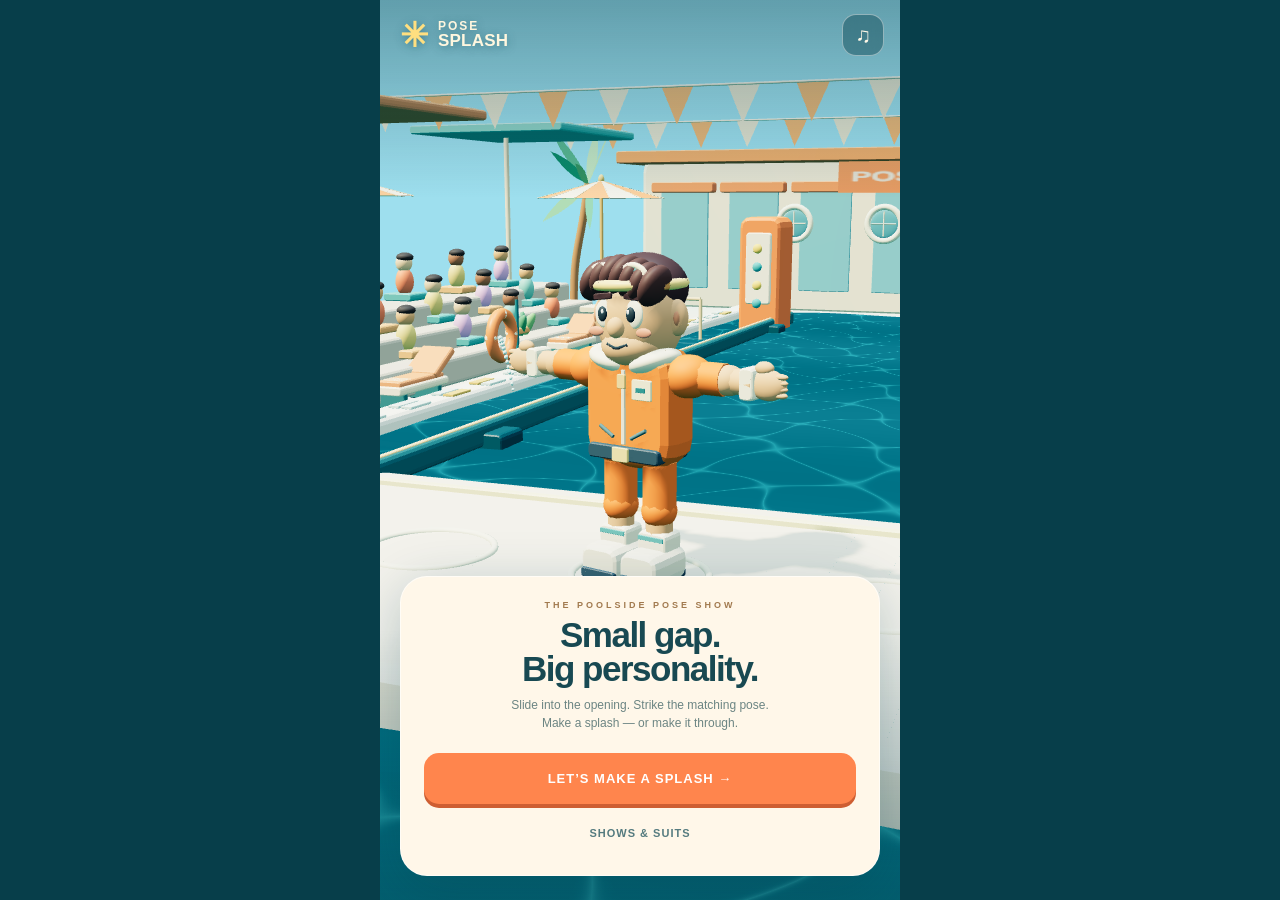
==== commit 607d8bf1: "Publish POSE SPLASH: poolside pose show" ====
--- a/index.html
+++ b/index.html
@@ -155,6 +155,22 @@
  const jets=new T.InstancedMesh(new T.SphereGeometry(.035,5,4),material('#ccf7ef',.18),72);scene.add(jets);jets.frustumCulled=false;const jetMatrix=new T.Object3D();
  const ripples=[];for(let i=0;i<7;i++){let rr=ring(scene,(i%2?1:-1)*5.9,.205,-17+i*3.2,.3,.012,'#9de8df');rr.rotation.x=-Math.PI/2;rr.material=rr.material.clone();rr.material.transparent=true;rr.material.opacity=.35;rr.castShadow=false;ripples.push(rr);}
 
+ // Pool furniture and planting stay outside the competition lanes.
+ for(const side of [-1,1])for(const z of [-14,-7,0,7]){
+   const x=side*8.1;
+   box(set,x,.42,z,.72,.12,1.65,'#fff1cf');
+   box(set,x,.51,z,.61,.11,1.49,'#f39568');
+   const back=box(set,x,.74,z-.78,.65,.12,.8,'#f39568');
+   back.rotation.x=.55;
+   for(const offset of [-.58,.58])box(set,x,.23,z+offset,.63,.28,.12,'#397e83');
+   for(let stripe=0;stripe<4;stripe++)box(set,x,.577,z+.32+stripe*.09,.55,.016,.04,'#fff2d0');
+   box(set,side*9,.32,z+1.05,.72,.58,.72,'#d9815f',.1);
+   for(let leaf=0;leaf<6;leaf++){
+     const a=leaf*Math.PI/3;
+     const frond=ball(set,side*9+Math.sin(a)*.24,.81,z+1.05+Math.cos(a)*.24,.11,.43,.14,leaf%2?'#589f76':'#81bc7d');
+     frond.rotation.set(.6,a,0,'YXZ');
+   }
+ }
  // Batch static set dressing by material; retain articulated objects separately.
 set.updateMatrixWorld(true);const batches=new Map(),remove=[];set.traverse(o=>{if(!o.isMesh||o===waterMesh)return;let a=o;while(a&&a!==set){if(a.userData.animated)return;a=a.parent;}let key=o.material.uuid;if(!batches.has(key))batches.set(key,{m:o.material,parts:[]});let g=o.geometry.index?o.geometry.toNonIndexed():o.geometry.clone();g.applyMatrix4(o.matrixWorld);batches.get(key).parts.push(g);remove.push(o);});for(let o of remove)o.removeFromParent();for(let b of batches.values()){let g=new T.BufferGeometry();for(let attr of ['position','normal','uv']){let size=attr==='uv'?2:3,total=b.parts.reduce((n,p)=>n+p.attributes.position.count*size,0),data=new Float32Array(total),offset=0;for(let p of b.parts){let ar=p.attributes[attr]?.array;if(ar)data.set(ar,offset);offset+=p.attributes.position.count*size;}g.setAttribute(attr,new T.BufferAttribute(data,size));}let m=mesh(g,b.m,set);m.castShadow=false;b.parts.forEach(p=>p.dispose());}crowd.forEach(g=>g.traverse(o=>{if(o.isMesh)o.castShadow=false;}));
 function person(color){let root=new T.Group(),body=new T.Group();root.add(body);let suit=new T.MeshStandardMaterial({color,roughness:.6}),skin=material('#e6ad80',.68),dark=material('#253d4b'),ivory=material('#fff4d5');
@@ -164,6 +180,14 @@
   ball(head,0,-.065,.34,.075,.085,.07,skin);let smile=new T.CatmullRomCurve3([new T.Vector3(-.1,-.2,.32),new T.Vector3(0,-.23,.34),new T.Vector3(.1,-.2,.32)]);mesh(new T.TubeGeometry(smile,8,.014,6,false),dark,head);
   ball(head,0,.23,-.07,.39,.29,.33,'#4b3941');for(let i=0;i<7;i++){let lock=ball(head,-.29+i*.095,.3+Math.sin(i*.7)*.045,.19,.1,.18,.18,'#5b4143');lock.rotation.z=-.45;}
   let band=ring(head,0,.27,0,.37,.045,'#ffda84');band.rotation.x=Math.PI/2;for(let s of [-1,1]){let lens=ball(head,s*.15,.34,.28,.135,.09,.045,material('#43b6c3',.12,.45));ring(head,s*.15,.34,.3,.09,.025,'#fff1c5').scale.x=1.3;}box(head,0,.34,.32,.08,.03,.025,'#fff0c2',.005);
+  // Raised seams, zipper pull and goggle hardware read in the close shots.
+  box(body,0,1.71,.264,.07,.11,.028,'#f8c77c',.012);
+  for(const side of [-1,1]){
+    rod(body,[side*.29,1.24,.197],[side*.29,1.71,.197],.012,'#f9dfac');
+    rod(body,[side*.09,1.24,.259],[side*.23,1.32,.25],.016,'#4e7780');
+    box(head,side*.35,.28,.16,.065,.083,.08,'#d69355',.015);
+    ball(head,side*.15-.035,.366,.32,.034,.015,.012,'#ddfbf8');
+  }
   const arms=[],legs=[];for(let s of [-1,1]){let arm=new T.Group();arm.position.set(s*.4,1.76,0);body.add(arm);ball(arm,0,-.08,0,.18,.22,.2,suit);rod(arm,[0,-.08,0],[0,-.43,0],.135,suit);ball(arm,0,-.46,0,.125,.13,.13,skin);rod(arm,[0,-.43,0],[0,-.73,.025],.105,skin);box(arm,0,-.68,.015,.23,.1,.22,'#fff4d6',.03);ball(arm,0,-.83,.035,.125,.16,.08,skin);for(let i=0;i<4;i++)ball(arm,-.072+i*.048,-.94,.04,.026,.065,.04,skin);ball(arm,s*.13,-.8,.04,.055,.08,.055,skin);arms.push(arm);
    let leg=new T.Group();leg.position.set(s*.2,1.02,0);root.add(leg);rod(leg,[0,0,0],[0,-.42,0],.15,suit);ball(leg,0,-.43,0,.15,.15,.16,suit);rod(leg,[0,-.43,0],[0,-.78,0],.12,skin);box(leg,0,-.72,0,.25,.21,.25,'#fff2d8',.035);box(leg,0,-.65,.131,.25,.035,.016,'#4ba4a8',.004);box(leg,0,-.89,.09,.31,.23,.49,'#fff0d7',.07);box(leg,0,-.98,.1,.33,.07,.51,'#355267',.02);for(let k=0;k<3;k++)box(leg,0,-.8,.18+k*.06,.2,.018,.022,'#65929a',.005);legs.push(leg);}
   return {root,body,head,arms,legs,suit,pose:0};
@@ -184,8 +208,9 @@
   box(wallHole,0,3.65,.12,9.5,.18,.48,'#fff2d1');for(let s of [-1,1]){box(wallHole,s*4.62,1.75,.12,.16,4,.48,'#fff2d1');for(let y of [.2,1.1,2,2.9])ball(wallHole,s*4.62,y,.4,.055,.055,.03,'#dd9f60');}wallZ=-18;wallAlpha=1;return wall;
  }
  const fxGeo=new T.SphereGeometry(1,6,4),fx=[];function burst(x,y,z,color,n=35){for(let i=0;i<n;i++){let o=mesh(fxGeo,material(color,.3),scene,x,y,z);o.castShadow=false;o.scale.setScalar(.045+Math.random()*.06);fx.push({o,v:new T.Vector3((Math.random()-.5)*6,2+Math.random()*4,(Math.random()-.5)*5),life:1+Math.random()});}while(fx.length>110){scene.remove(fx.shift().o);}}
+ let previousShot='', shotTime=0;
  let time=0,poseValue=0,actorX=0,hitTimer=0,splashTimer=0,cameraMode='home',introTime=0,theme=0;
- function animate(dt,{x=0,pose=0,z=-18,holeX=0,phase='home',level=0}={}){time+=dt;water.uniforms.time.value=time;for(let i=0;i<72;i++){let side=i<36?-1:1,u=((time*.38+(i%36)/36)%1);jetMatrix.position.set(side*(6.65-u*.75),.3+Math.sin(u*Math.PI)*1.2,-13+Math.floor(i%36/12)*6);jetMatrix.scale.setScalar(.8+Math.sin(u*Math.PI)*.6);jetMatrix.updateMatrix();jets.setMatrixAt(i,jetMatrix.matrix);}jets.instanceMatrix.needsUpdate=true;ripples.forEach((r,i)=>{let q=(time*.35+i*.17)%1;r.scale.setScalar(1+q*2.4);r.material.opacity=(1-q)*.3;});theme=level;cameraMode=phase;actorX=T.MathUtils.damp(actorX,x,12,dt);poseValue=T.MathUtils.damp(poseValue,pose,15,dt);actor.root.position.x=actorX;
+ function animate(dt,{x=0,pose=0,z=-18,holeX=0,phase='home',level=0}={}){if(previousShot!==phase){previousShot=phase;shotTime=0;}shotTime+=dt;time+=dt;water.uniforms.time.value=time;for(let i=0;i<72;i++){let side=i<36?-1:1,u=((time*.38+(i%36)/36)%1);jetMatrix.position.set(side*(6.65-u*.75),.3+Math.sin(u*Math.PI)*1.2,-13+Math.floor(i%36/12)*6);jetMatrix.scale.setScalar(.8+Math.sin(u*Math.PI)*.6);jetMatrix.updateMatrix();jets.setMatrixAt(i,jetMatrix.matrix);}jets.instanceMatrix.needsUpdate=true;ripples.forEach((r,i)=>{let q=(time*.35+i*.17)%1;r.scale.setScalar(1+q*2.4);r.material.opacity=(1-q)*.3;});theme=level;cameraMode=phase;actorX=T.MathUtils.damp(actorX,x,12,dt);poseValue=T.MathUtils.damp(poseValue,pose,15,dt);actor.root.position.x=actorX;
   let tall=pose===0,star=pose===1,duck=pose===2;let targetBody=duck?-.8:0;actor.body.position.y=T.MathUtils.damp(actor.body.position.y,targetBody,16,dt);
   actor.arms.forEach((a,i)=>{let sign=i===0?-1:1;let angle=tall?sign*2.4:star?sign*1.57:sign*.25;a.rotation.z=T.MathUtils.damp(a.rotation.z,angle,16,dt);});actor.legs.forEach((l,i)=>{l.rotation.z=T.MathUtils.damp(l.rotation.z,duck?(i===0?-.55:.55):0,16,dt);l.scale.y=T.MathUtils.damp(l.scale.y,duck?.55:1,16,dt);l.position.y=T.MathUtils.damp(l.position.y,duck?.57:1.02,16,dt);});
   actor.head.rotation.z=Math.sin(time*1.9)*.025;actor.root.rotation.y=T.MathUtils.damp(actor.root.rotation.y,phase==='home'?-.24:0,6,dt);actor.root.position.y=.55+Math.sin(time*3)*.018;actor.root.position.z=2;actor.root.rotation.x=0;actor.root.rotation.z=0;
@@ -195,7 +220,32 @@
   crowd.forEach((g,i)=>{g.position.y=.9+Math.floor(i%21/7)*.45+Math.max(0,Math.sin(time*2+i))*(hitTimer>0?.18:.025);});
   for(let i=fx.length-1;i>=0;i--){let f=fx[i];f.life-=dt;f.v.y-=7*dt;f.o.position.addScaledVector(f.v,dt);f.o.rotation.x+=dt*6;f.o.scale.multiplyScalar(Math.pow(.65,dt));if(f.life<=0){scene.remove(f.o);fx.splice(i,1);}}
   trophy.visible=phase==='win';trophy.position.set(.9,1.5+Math.sin(time*2)*.07,2.3);trophy.rotation.y=time*.7;
-  let cp=phase==='home'?new T.Vector3(3.4+Math.sin(time*.2)*.3,3.7,10.8):phase==='win'?new T.Vector3(3.5,3.3,9):new T.Vector3(actorX*.45,8.5,20.5);camera.position.lerp(cp,1-Math.exp(-dt*3));camera.lookAt(phase==='home'?new T.Vector3(0,1.65,2):phase==='win'?new T.Vector3(0,1.5,2):new T.Vector3(actorX*.45,1,-4));renderer.render(scene,camera);
+  let cp=phase==='home'?new T.Vector3(3.4+Math.sin(time*.2)*.3,3.7,10.8):phase==='win'?new T.Vector3(3.5,3.3,9):new T.Vector3(actorX*.45,8.5,20.5);const aim=phase==='home'?new T.Vector3(0,1.65,2):phase==='win'?new T.Vector3(0,1.5,2):new T.Vector3(actorX*.45,1,-4);
+  const reduced=matchMedia('(prefers-reduced-motion: reduce)').matches;
+  if(phase==='intro' && !reduced){
+    const wave=Math.sin(Math.PI*T.MathUtils.clamp((shotTime-.08)/1.15,0,1));
+    actor.arms[1].rotation.z+=wave*(.4+Math.sin(shotTime*23)*.25);
+    actor.head.rotation.z-=wave*.17;
+    cp.lerp(new T.Vector3(actorX+2.2,4,10.5),wave*.85);
+    aim.lerp(new T.Vector3(actorX,1.9,2),wave*.85);
+  }
+  if(phase==='recover' && splashTimer>0 && !reduced){
+    const sweep=Math.sin(Math.PI*T.MathUtils.clamp(shotTime/2.3,0,1));
+    cp.lerp(new T.Vector3(actorX-3,5.4,14),sweep*.78);
+    aim.lerp(new T.Vector3(actorX,1.5,actor.root.position.z),sweep*.8);
+    if(shotTime>.9){actor.arms[0].rotation.z=-.6;actor.arms[1].rotation.z=2.15+Math.sin(shotTime*16)*.2;}
+  }
+  if(phase==='win'){
+    const bow=Math.sin(Math.PI*T.MathUtils.clamp(shotTime/1.45,0,1));
+    actor.root.rotation.x=bow*.33;
+    actor.arms[0].rotation.z=-.65;
+    actor.arms[1].rotation.z=2.13+Math.sin(time*12)*.15;
+    trophy.position.x=actorX+.9;
+    aim.x=actorX+.25;
+    cp.x+=actorX;
+  }
+  camera.position.lerp(cp,1-Math.exp(-dt*5));
+  camera.lookAt(aim);renderer.render(scene,camera);
  }
  camera.position.set(3.4,3.7,10.8);
  function resize(){let w=canvas.clientWidth,h=canvas.clientHeight;renderer.setSize(w,h,false);camera.aspect=w/h;camera.updateProjectionMatrix();}
